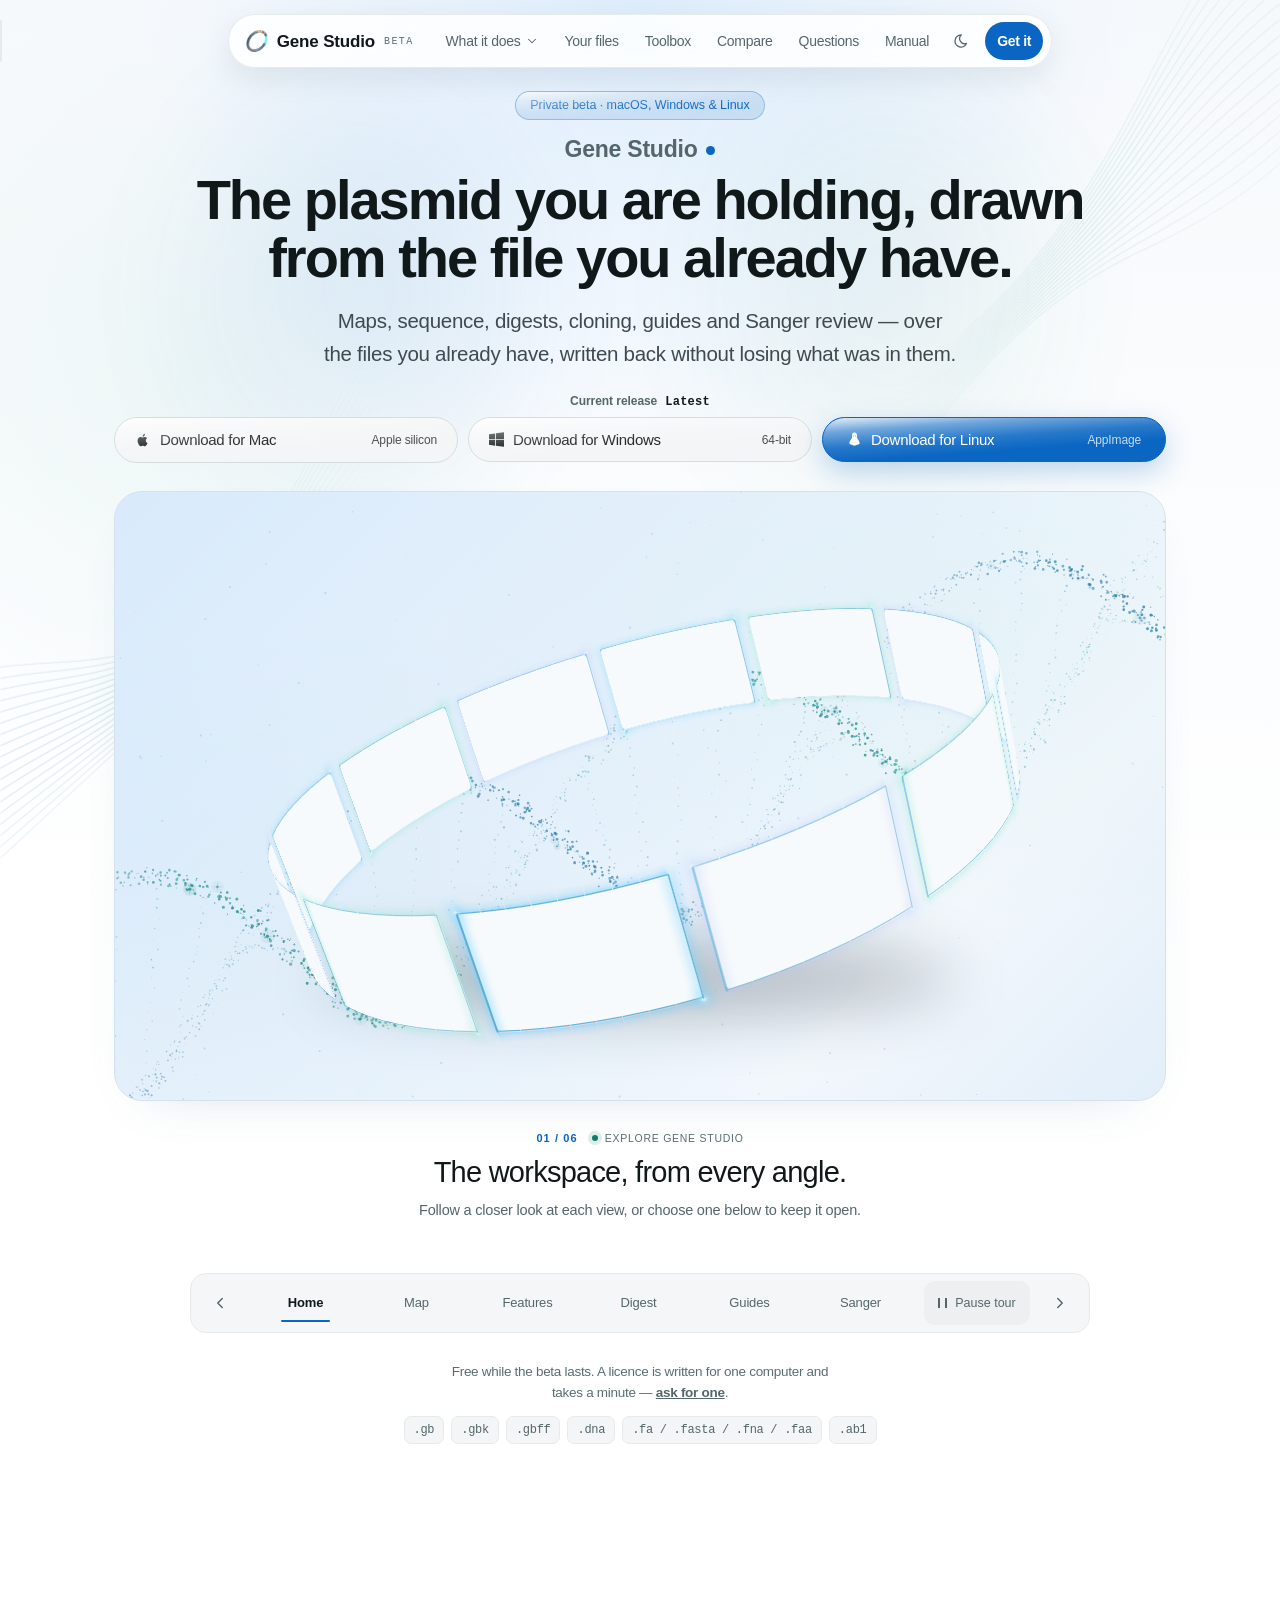
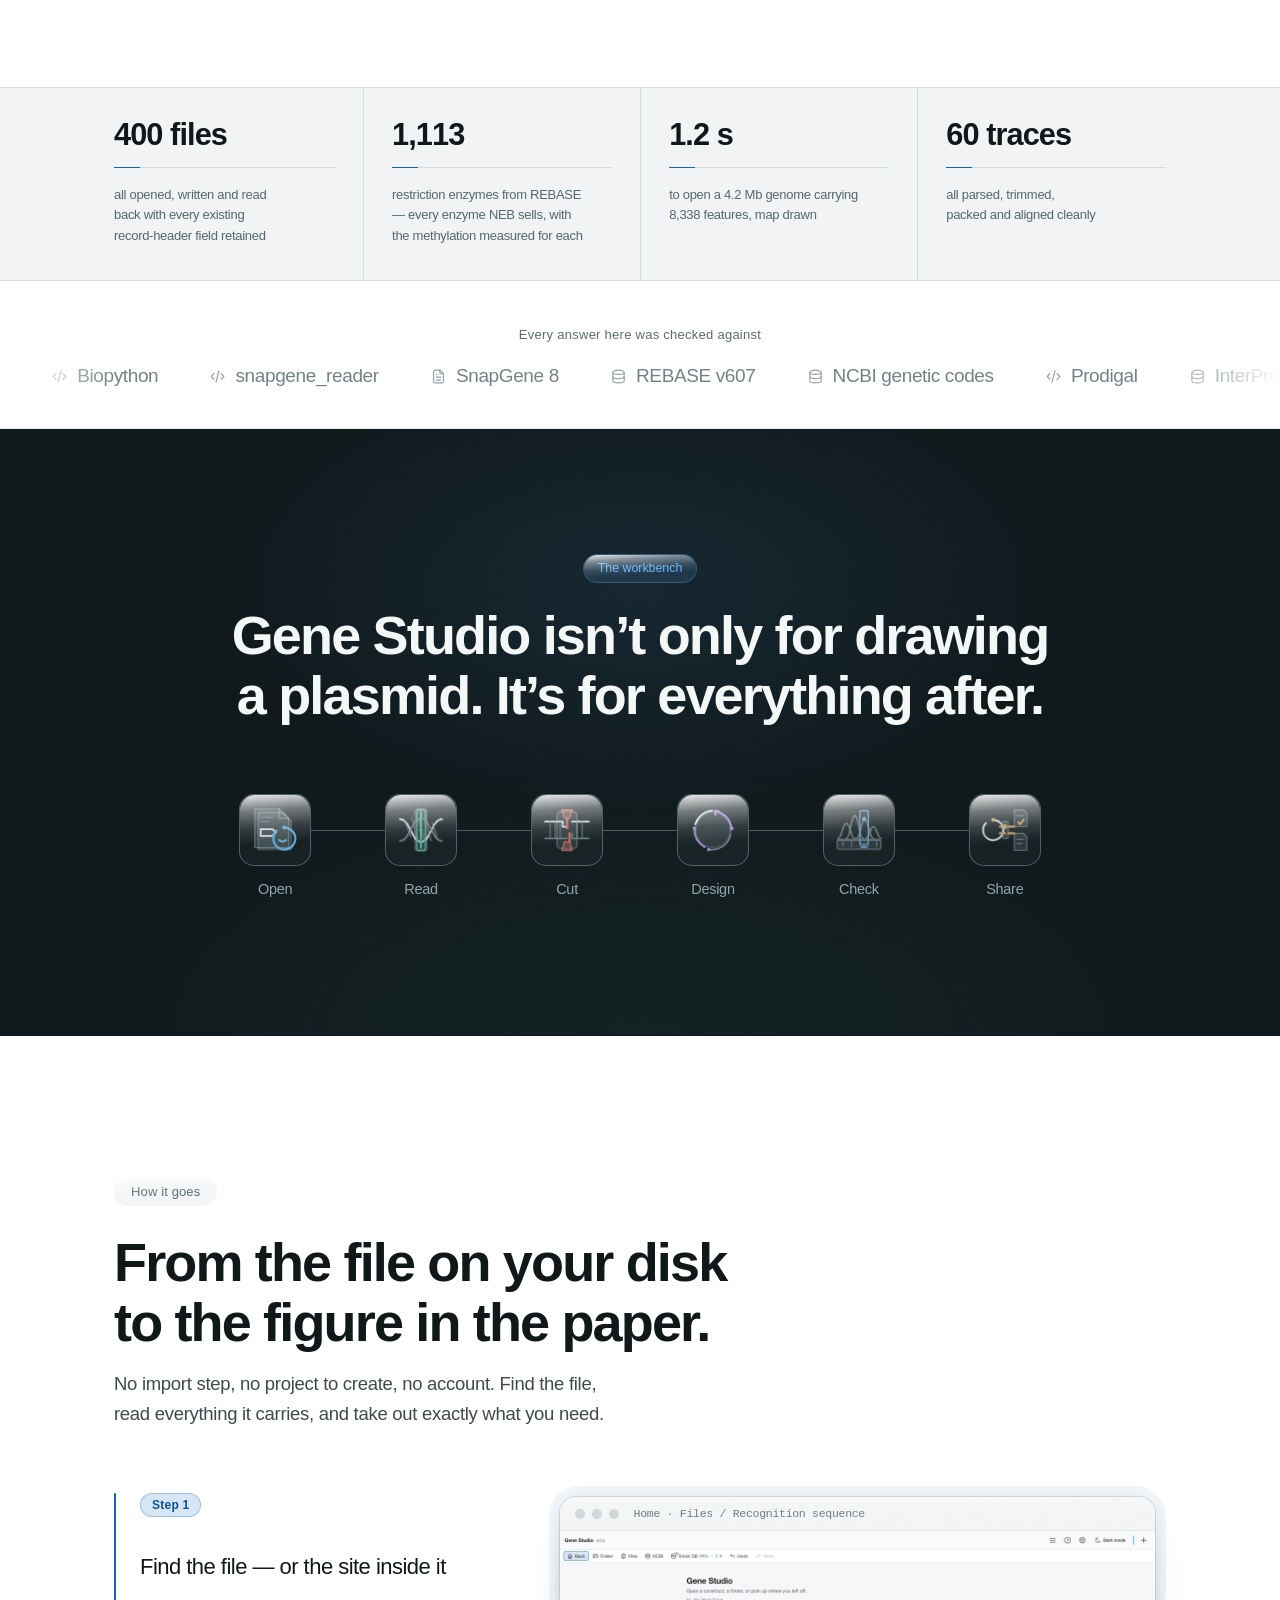
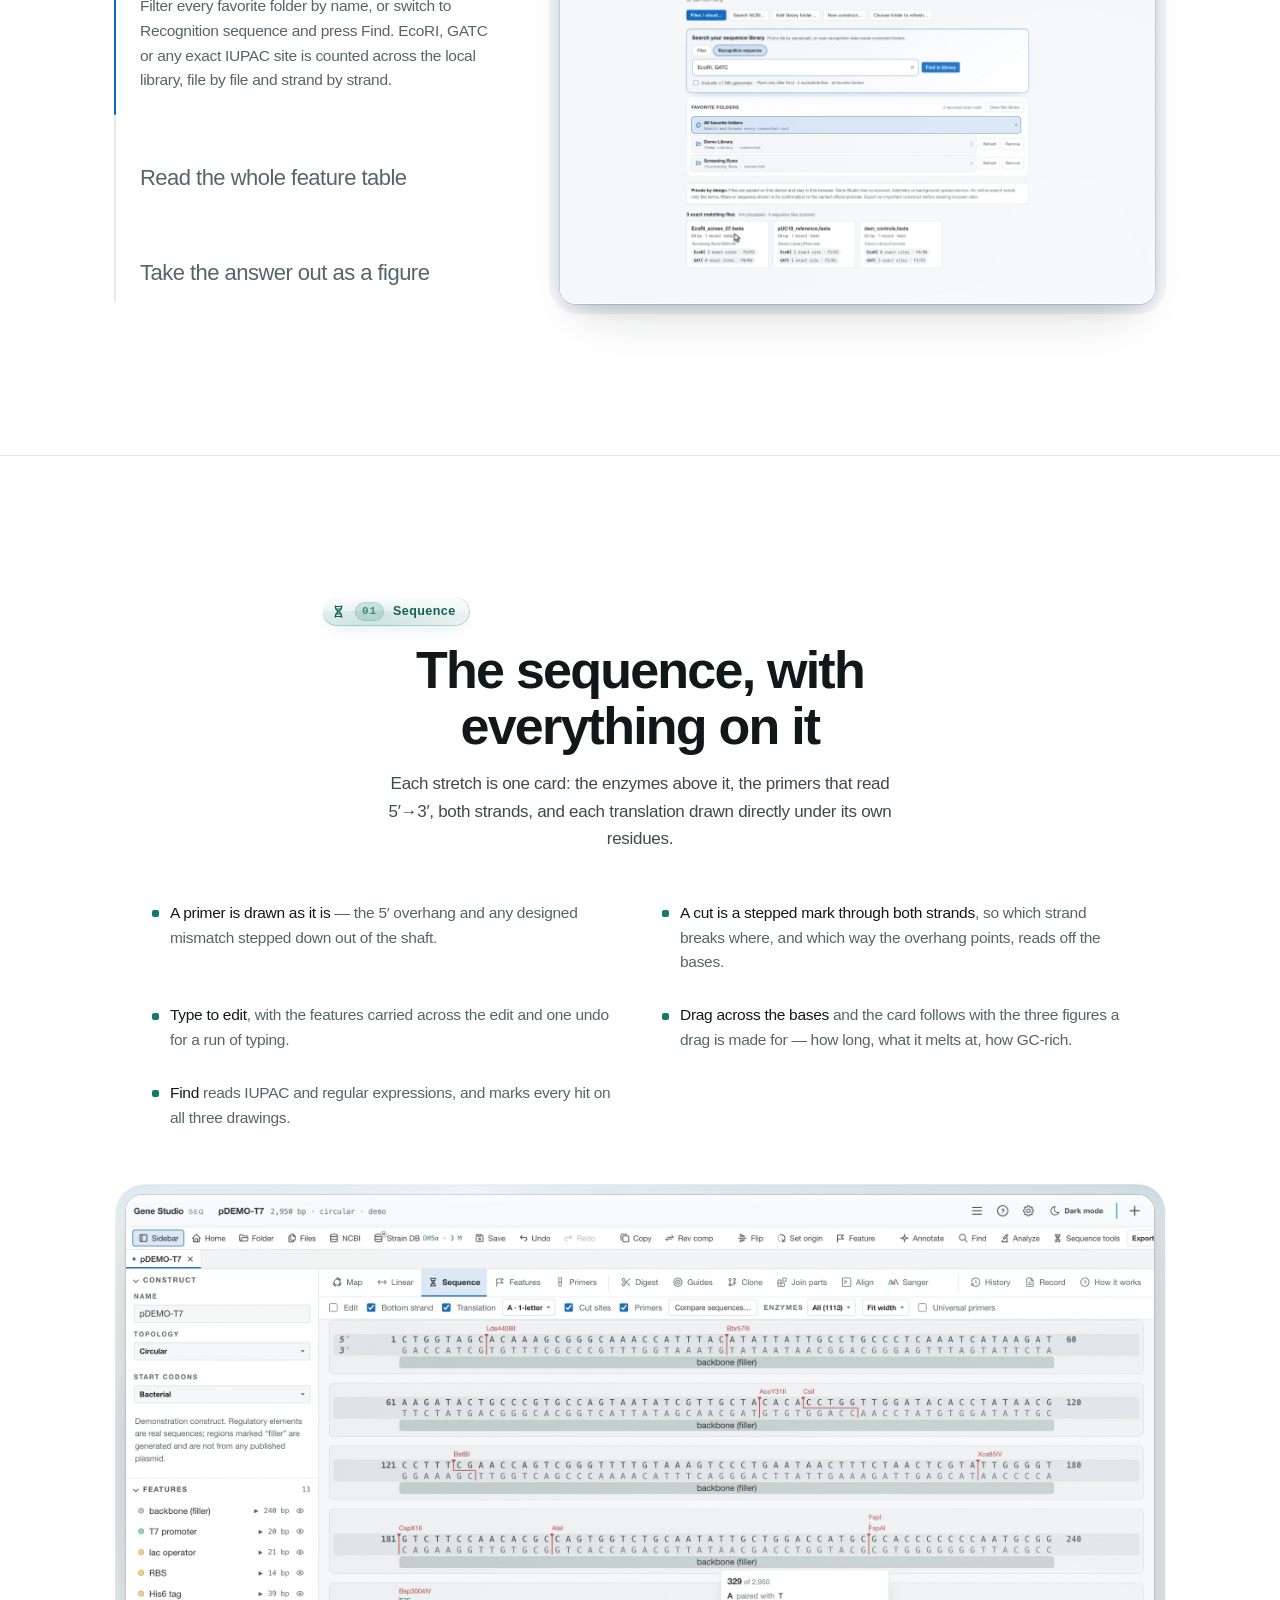
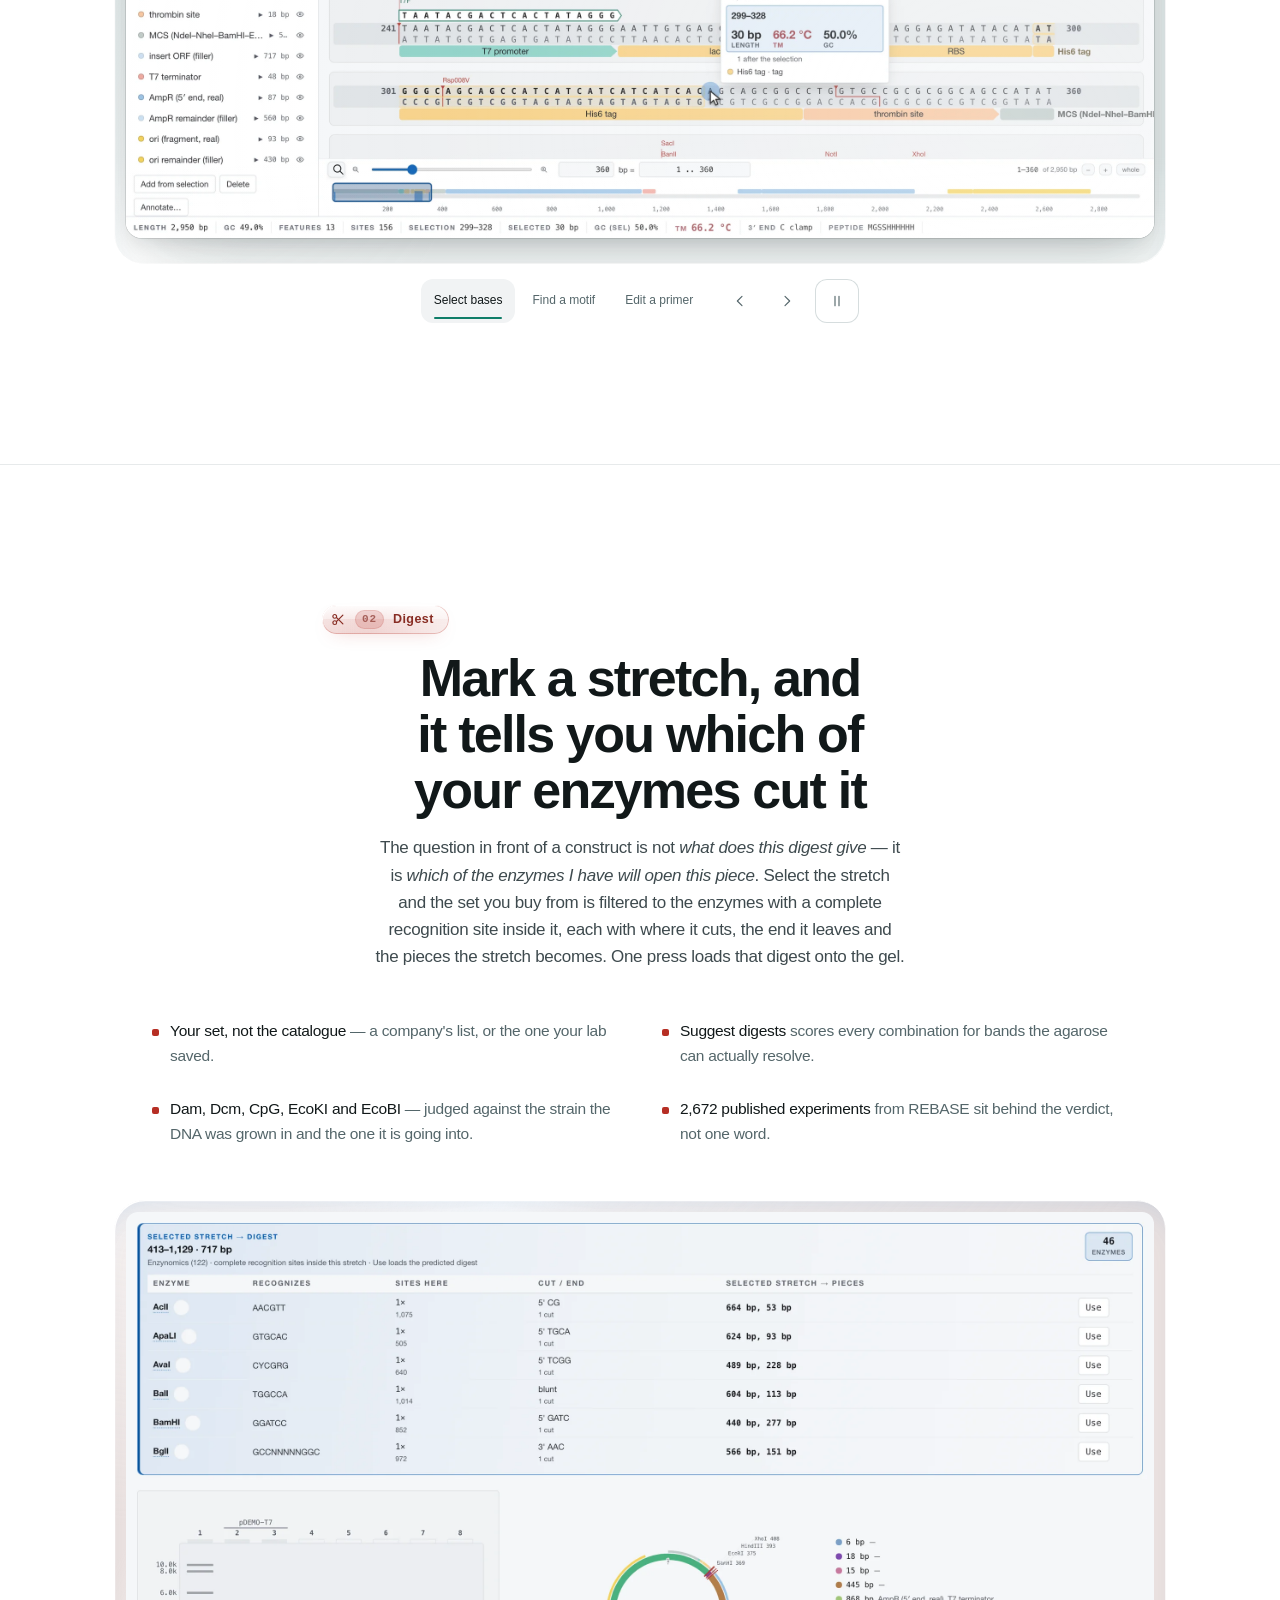
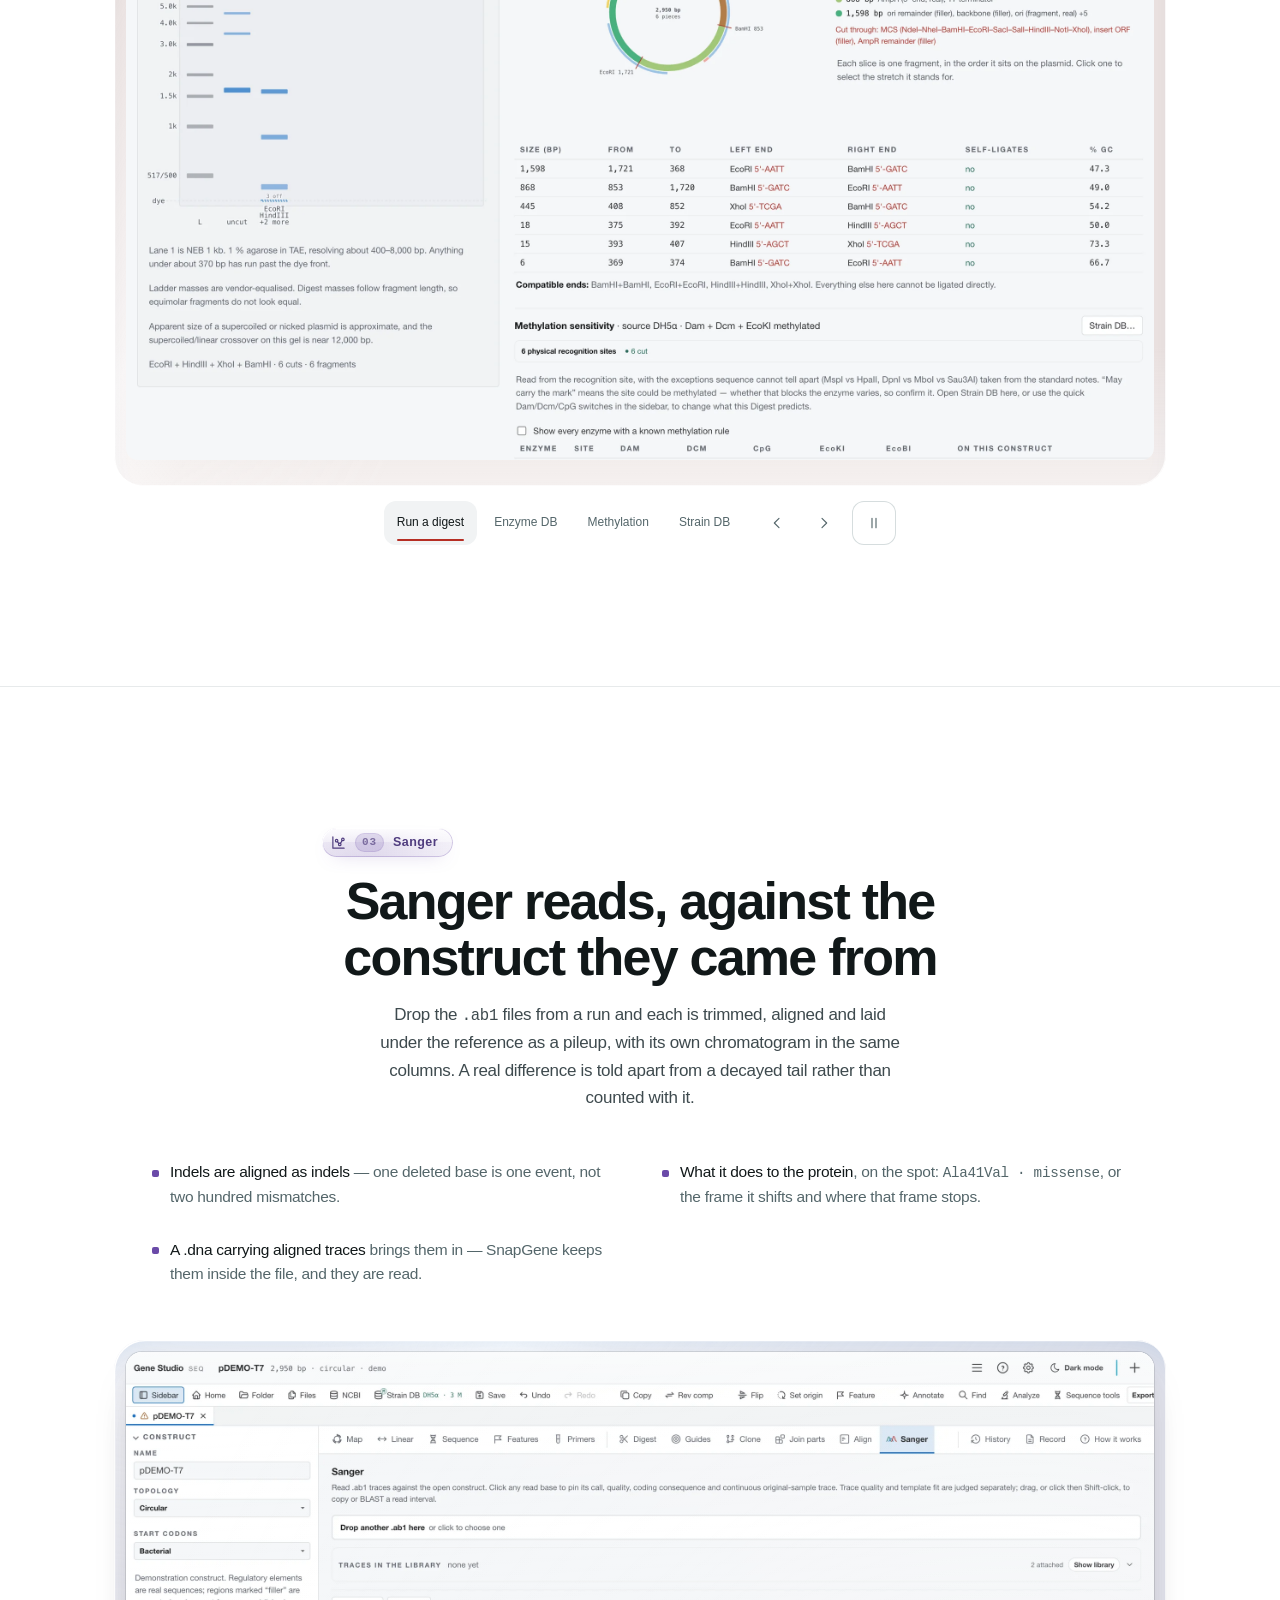
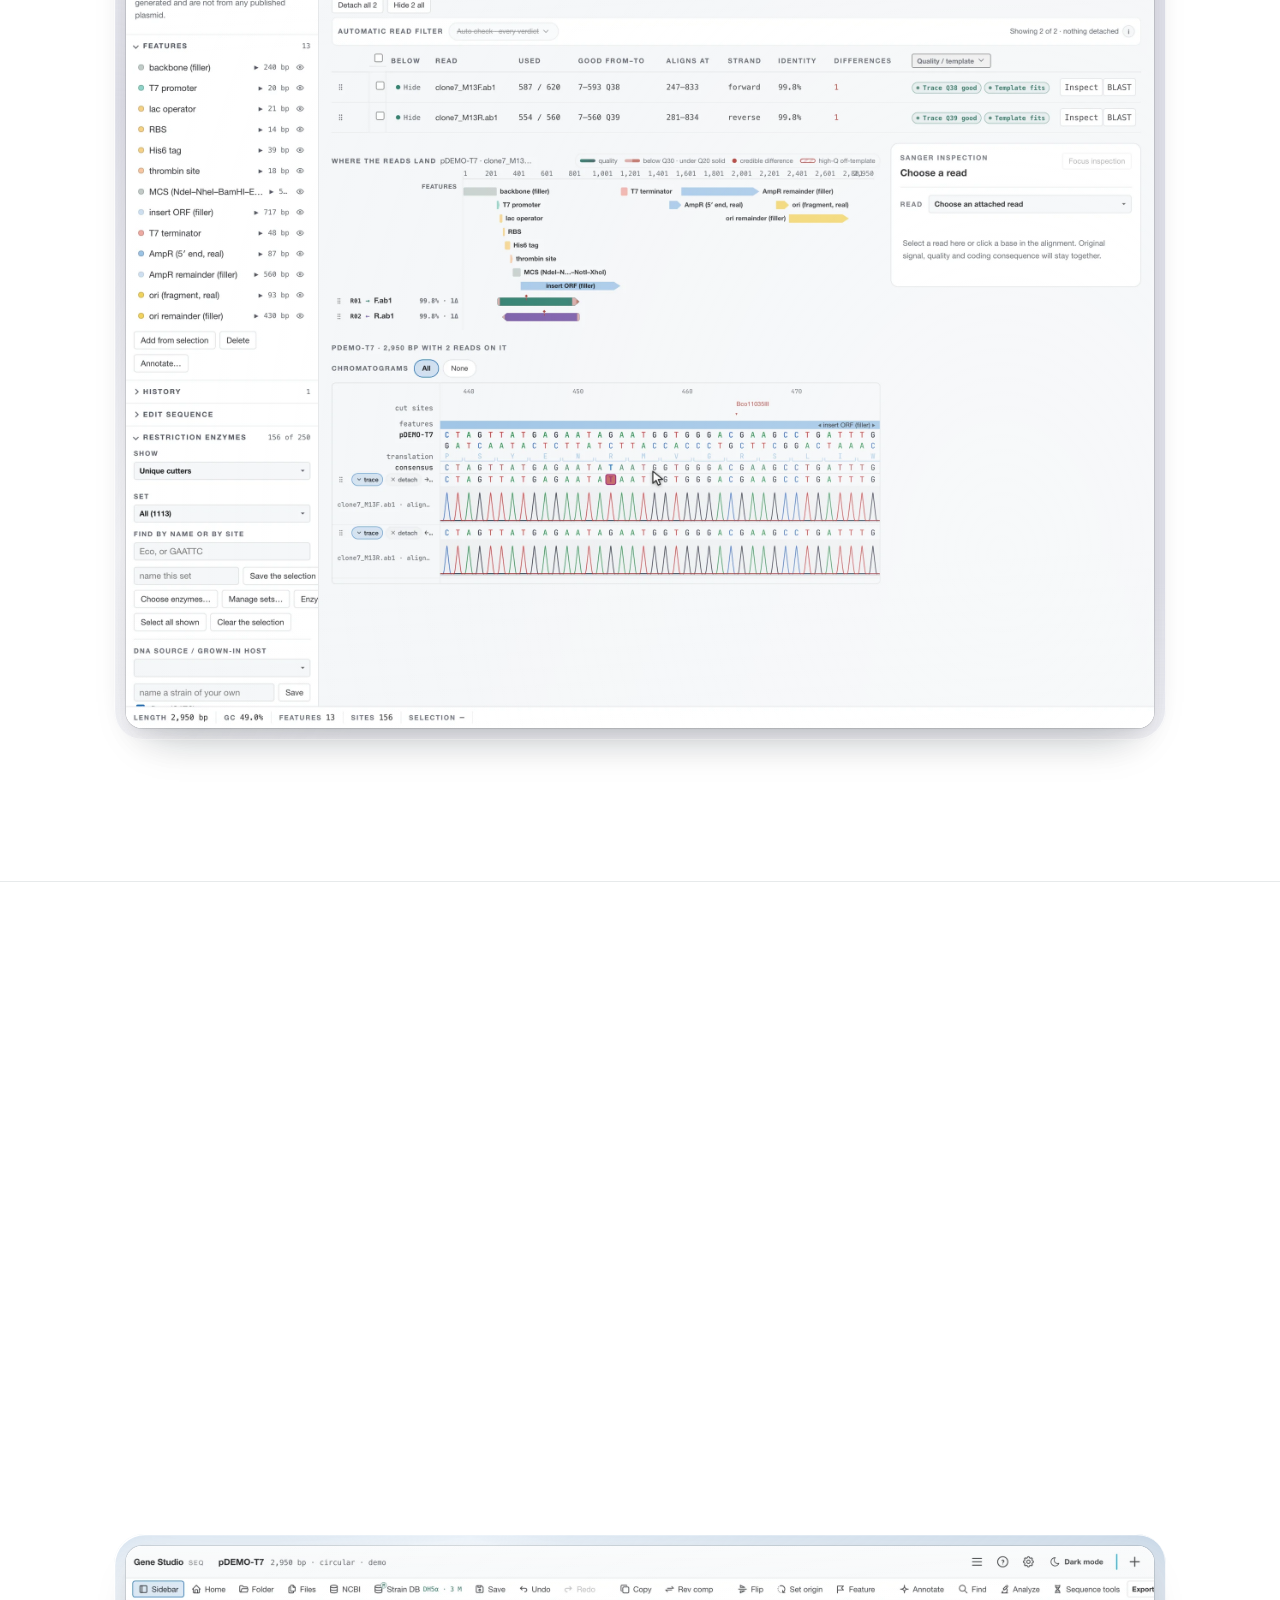
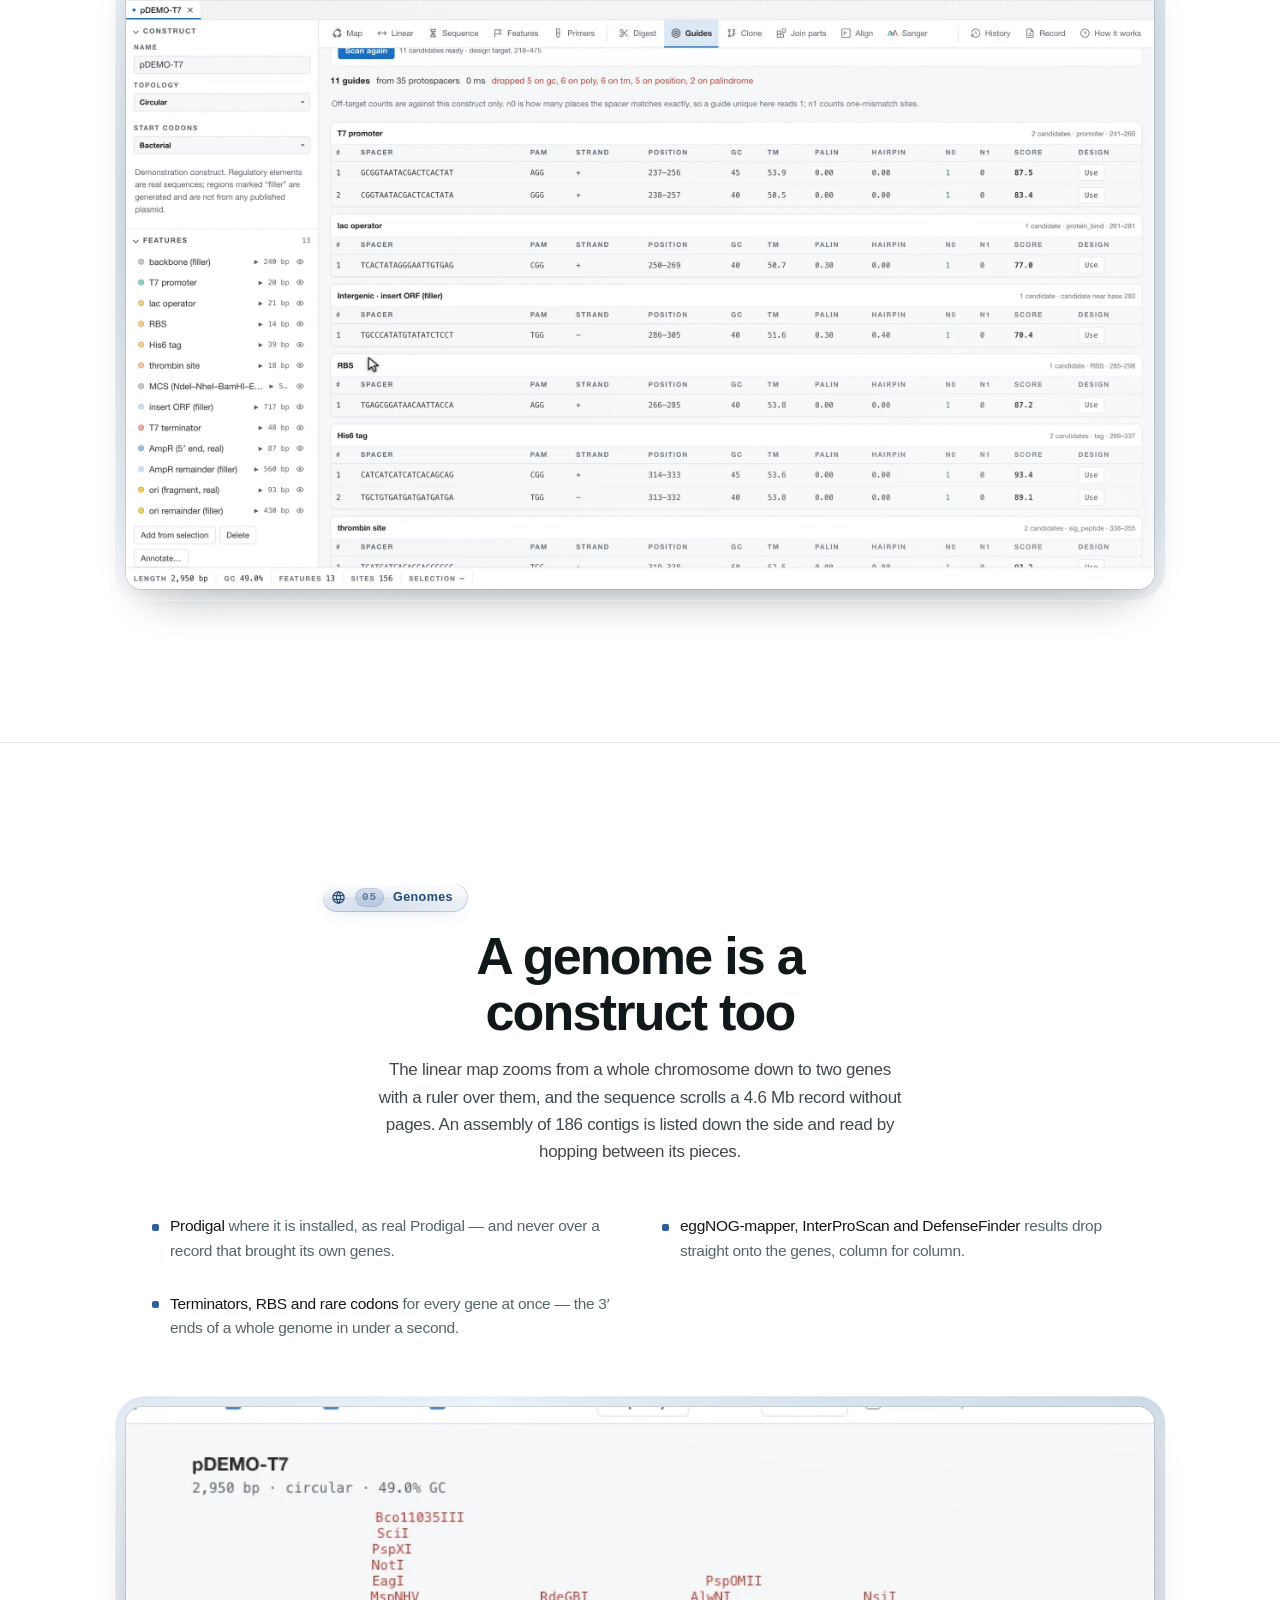
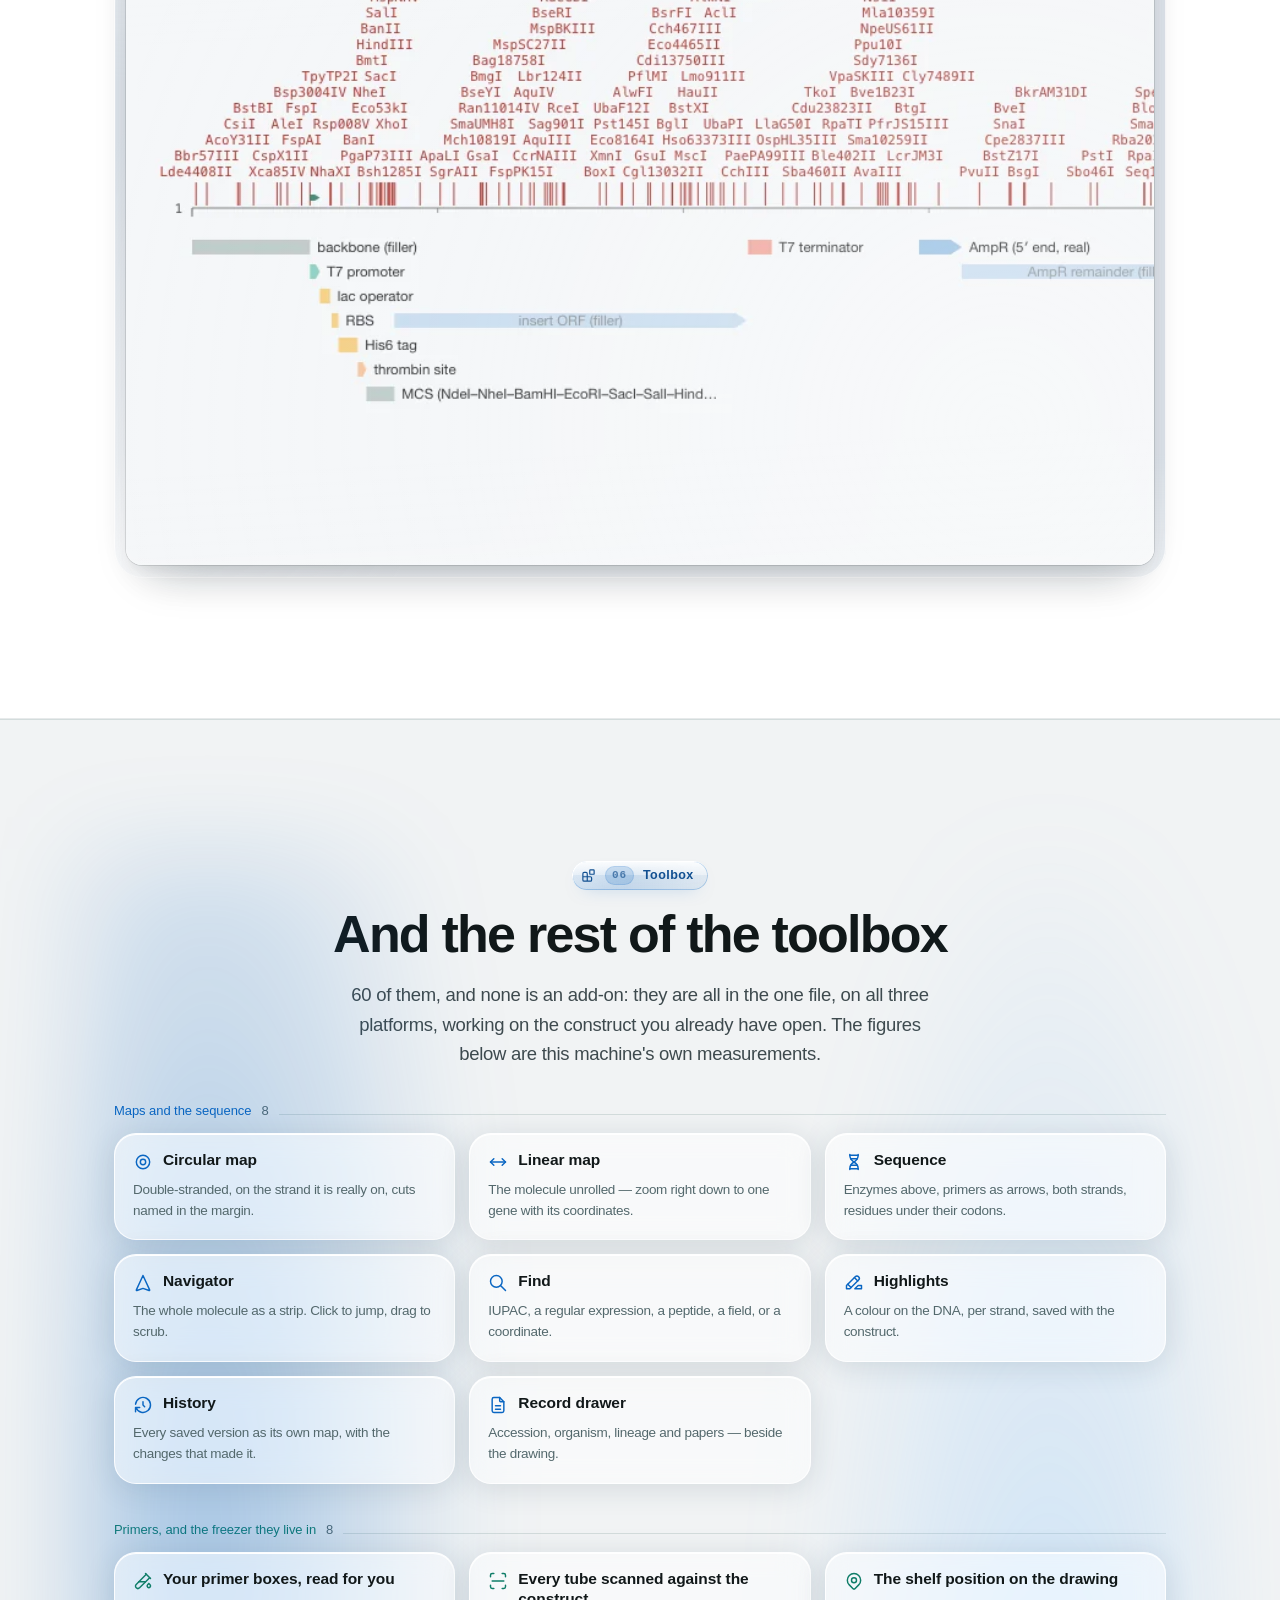
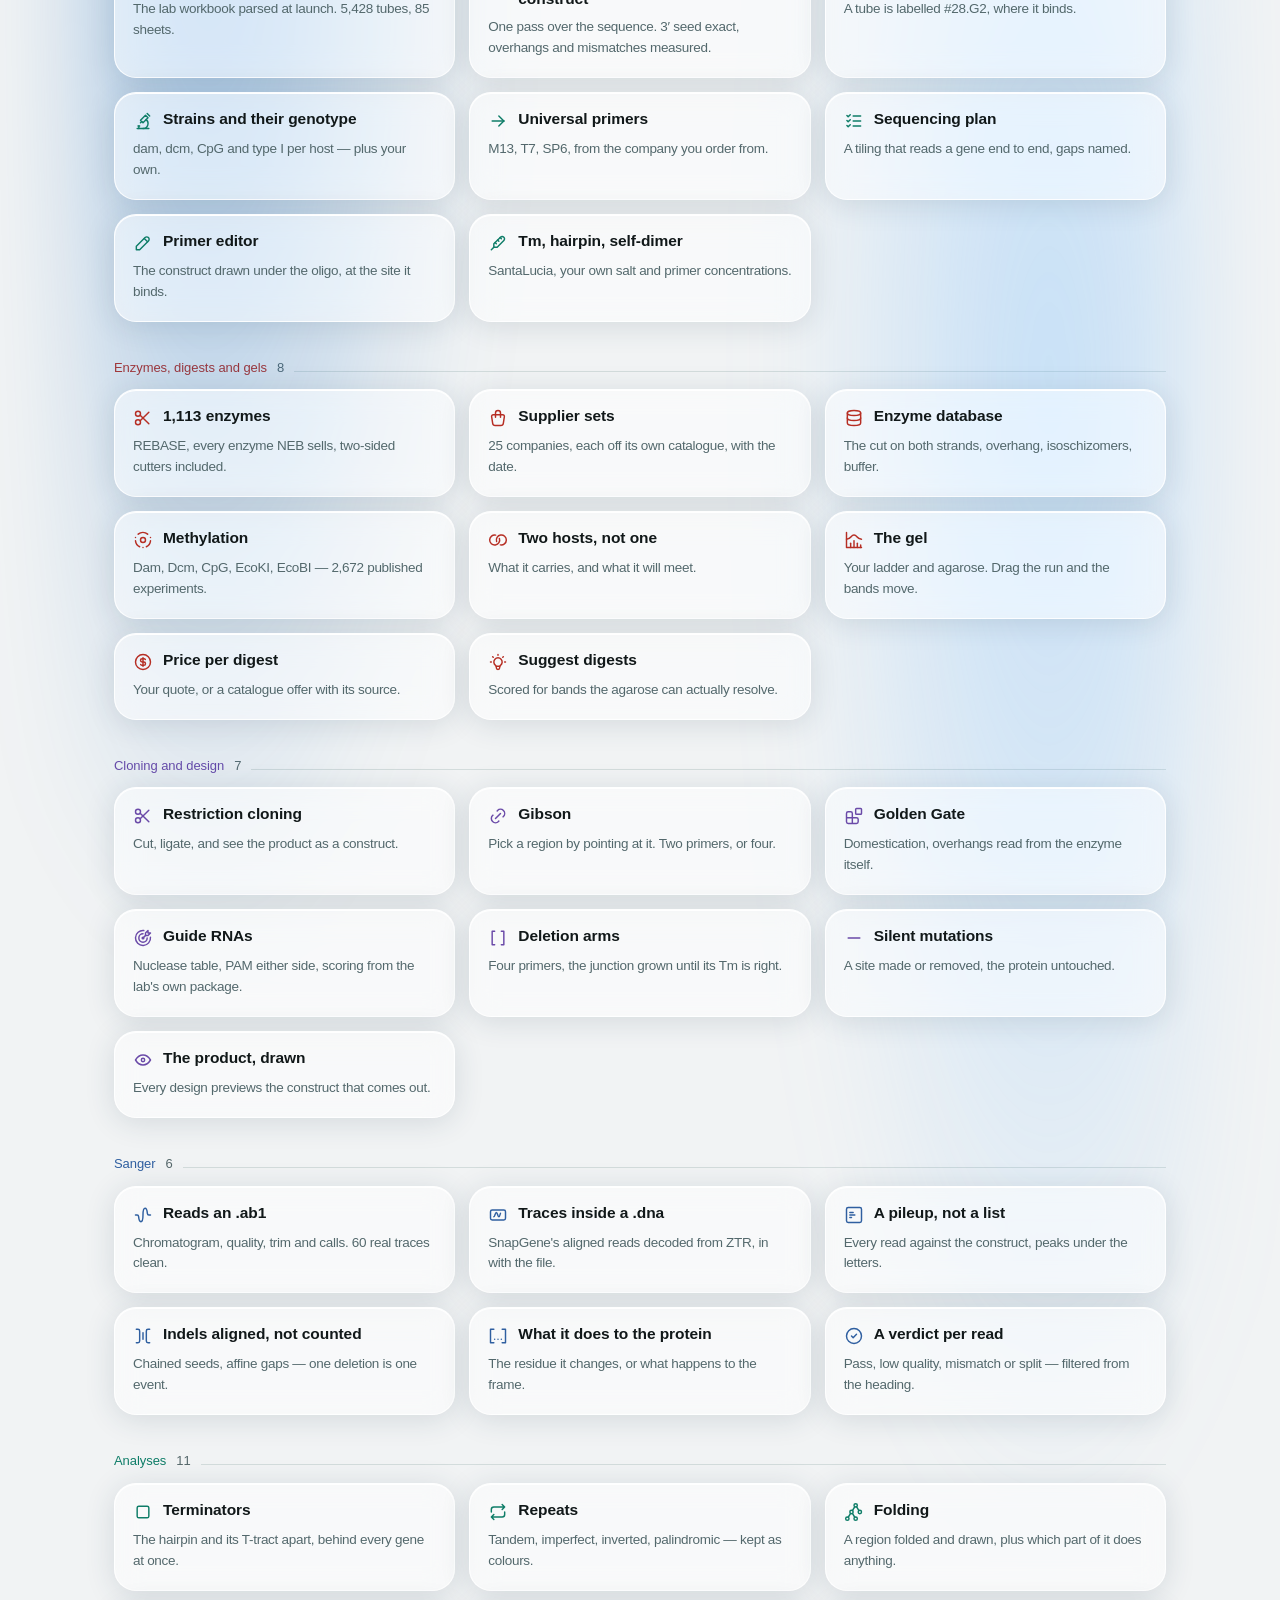
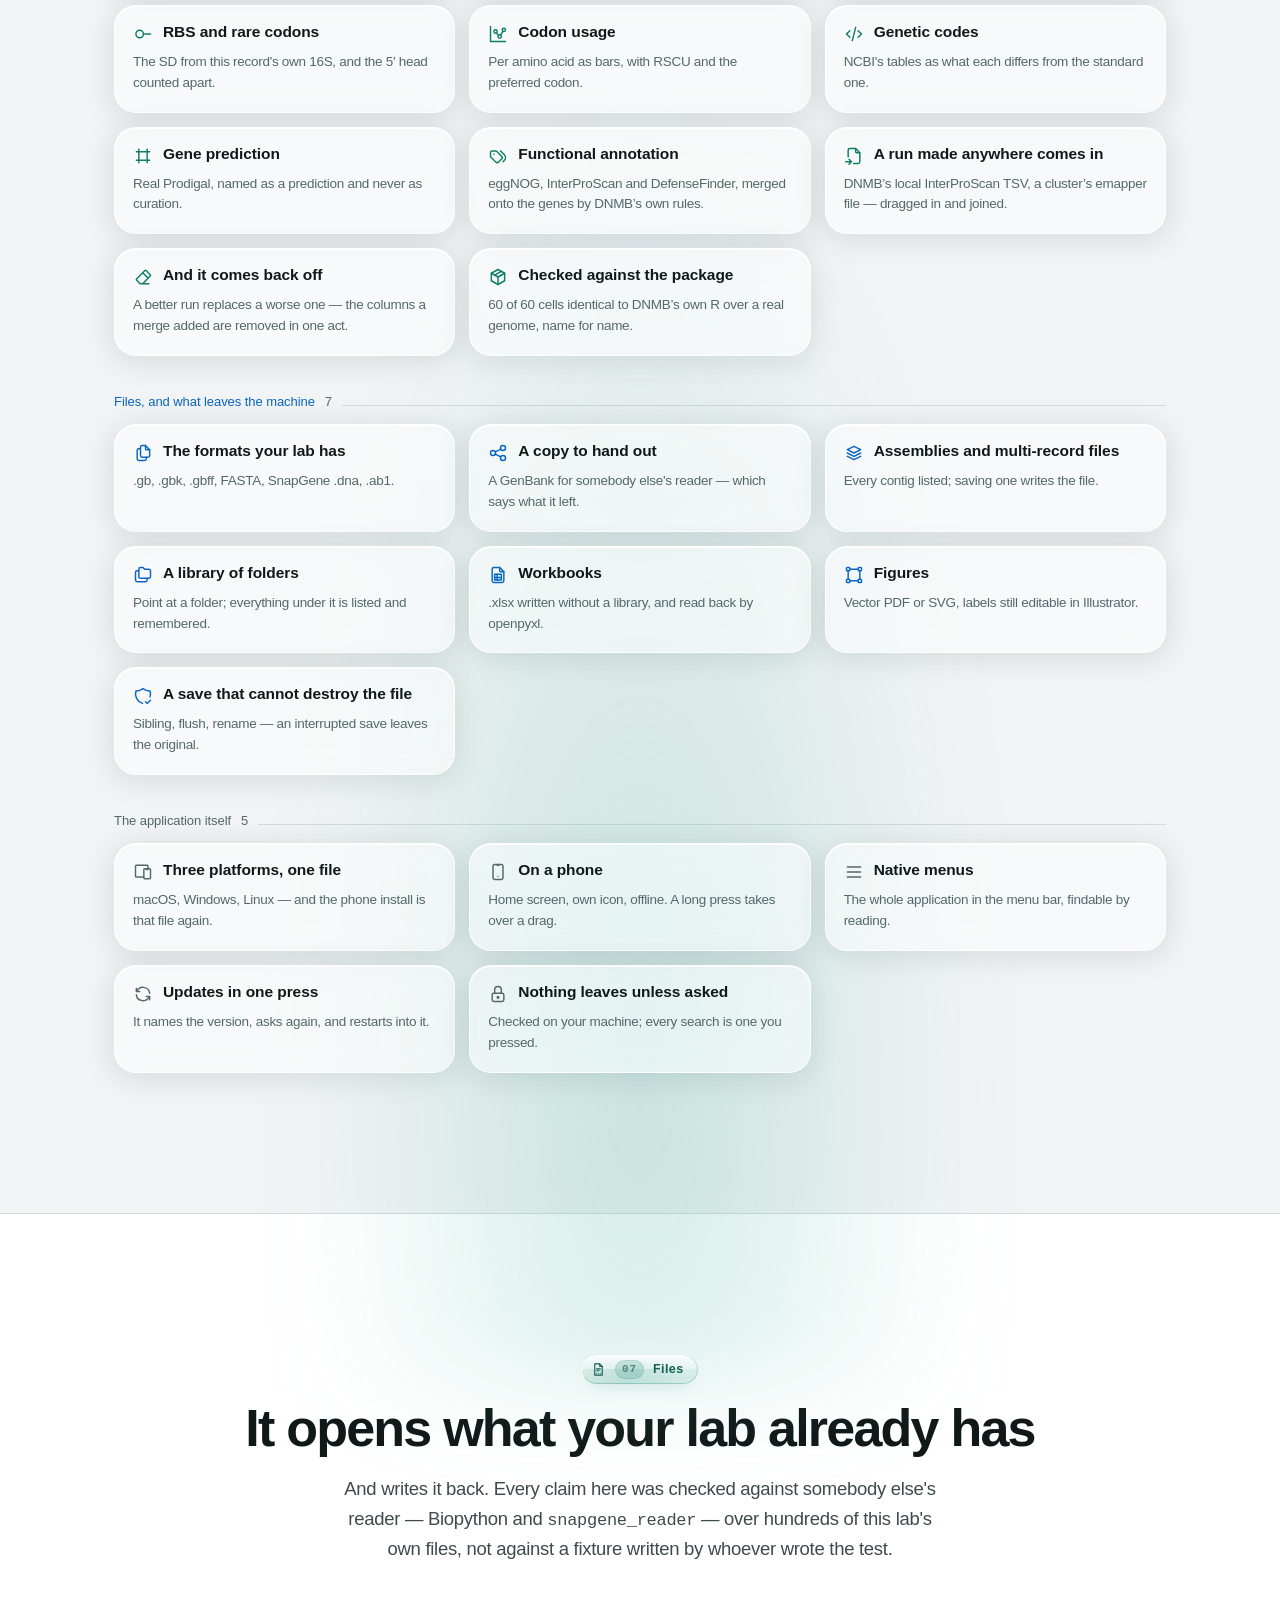
==== docs/index.html @ e7cff08b "The landing page" ====
<!doctype html>
<html lang="en">
<head>
<meta charset="utf-8">
<meta name="viewport" content="width=device-width, initial-scale=1, viewport-fit=cover">
<title>Gene Studio — a plasmid workbench that opens what your lab already has</title>
<meta name="description" content="Circular and linear maps, an annotated sequence, restriction digests with a simulated gel, PCR and cloning, CRISPR guides and Sanger .ab1 review. Reads GenBank, SnapGene .dna, FASTA and .ab1, and writes them back without losing what was in them. macOS, Windows and Linux.">
<meta name="theme-color" media="(prefers-color-scheme: dark)" content="#0D1315">
<meta name="theme-color" media="(prefers-color-scheme: light)" content="#F7F9F9">
<!-- **This one is load-bearing.** Left at `dark` the browser paints its own
     scrollbars, form chrome and the canvas before any CSS applies dark, under a
     page that is about to be white — a flash of the wrong theme on every load. -->
<meta name="color-scheme" content="light dark">
<!-- **Before the first paint, or it is a flash of the wrong page.** The light
     rules are keyed on this attribute, so it has to be on the root element
     before any of them can match — which is why this is inline, in the head,
     and four lines rather than a module. `localStorage` throws in a browser set
     to block site data, so the read is guarded and the system's own preference
     is what answers when there is no stored choice. -->
<script>(function(){var t;try{t=localStorage.getItem('gs-theme')}catch(e){}
if(t!=='light'&&t!=='dark')t='light';
document.documentElement.dataset.theme=t;
try{if(localStorage.getItem('gs-site-motion')==='on')document.documentElement.classList.add('motion-on')}catch(e){}
var preference=matchMedia('(prefers-reduced-motion: reduce)');
window.gsMotion={
  get matches(){return preference.matches && !document.documentElement.classList.contains('motion-on')},
  addEventListener:function(type,fn){if(type==='change')window.addEventListener('gs-motion',fn)}
};
preference.addEventListener('change',function(){window.dispatchEvent(new Event('gs-motion'))});
document.addEventListener('visibilitychange',function(){document.documentElement.dataset.pageHidden=String(document.hidden)});
})()</script>
<meta property="og:title" content="Gene Studio">
<meta property="og:description" content="A plasmid workbench that opens what your lab already has — GenBank, SnapGene .dna, FASTA and Sanger traces — and writes them back without losing what was in them.">
<meta property="og:type" content="website">
<meta property="og:image" content="shot/map.png">
<meta name="twitter:card" content="summary_large_image">
<!-- **The favicon is the application's own icon, not a second drawing of it.**
     The macOS and Windows icon is this render (`build/ring.png` -> `build/icon.png`),
     so a page whose tab carries a different mark looks like a different product.
     32 is the floor: a 3-D render at 16 px is mush. -->
<link rel="icon" type="image/png" sizes="32x32" href="asset/ring-32.png">
<link rel="icon" type="image/png" sizes="180x180" href="asset/ring-180.png">
<link rel="apple-touch-icon" href="asset/ring-180.png">
<!-- **One stylesheet, two pages.** The guide is the same application
     described at length, so it has to be the same page: the tokens, the type
     scale, the capsule, the buttons, the frames, the pills and the whole light
     theme are here rather than in either page, because two copies of a design
     is how two pages come to disagree about what the product looks like. Each
     page then adds only what is its own. -->
<!-- **The face is part of the design, and the system stack is not one face.**
     `ui-sans-serif` is SF on a Mac, Segoe on Windows and whatever Fontconfig
     answers on Linux — three different pages, and none of them the tight
     grotesk this layout's tracking was measured against. Inter Tight at 500
     with −0.03em is what carries a 56 px headline at a light weight; Inter
     carries the prose.

     **Served from here, not from a font CDN.** `tools/site.mjs` refuses to
     publish a page that loads from any host but GitHub's, and a link to
     fonts.googleapis.com is exactly that — so the two woff2 files sit beside
     this page. They are `font-display:swap` behind the system stack, so a
     reader on a slow line gets the page immediately in the old face and it
     settles rather than blocking. -->
<link rel="preload" href="font/inter-latin.woff2" as="font" type="font/woff2" crossorigin>
<link rel="preload" href="font/inter-tight-latin.woff2" as="font" type="font/woff2" crossorigin>
<link rel="stylesheet" href="font/fonts.css?v=20260828">
<link rel="stylesheet" href="base.css?v=20260918-mobile1">
<link rel="stylesheet" href="ambient-ribbons.css?v=20260918-mobile1">
<link rel="stylesheet" href="section-motion.css?v=20260918-mobile1">
<script src="hero-reel.js?v=20260918-mobile1" defer></script>
<script src="section-motion.js?v=20260918-mobile1" defer></script>
<script src="ambient-ribbons.js?v=20260918-mobile1" defer></script>
</head>
<body>
<!-- **A phone reports its own state, so nobody has to guess at it.** Open the
     page with ?diag and a box at the foot of the screen says what the device
     is and does: the OS switch for motion, whether the hero got its loop,
     whether the first figure on screen got its loop, and any script error.
     The one thing no script can measure is whether the device *animates an
     image at all* — drawing an animated image to a canvas gives the first
     frame by specification, so a probe built that way says "no" on every
     device, including ones that move — so that question is put to the eye:
     a two-colour loop sits in the box, and it blinks or it does not.
     It is a script block of its own, in old syntax, placed first: a syntax
     error in the page's main script must not take the diagnosis down with
     it, and this block's onerror is what would report that error. -->
<script>
(function(){
  if(!/[?&]diag\b/.test(location.search)) return;
  var errors = [];
  window.addEventListener('error', function(e){ errors.push((e.message || 'error') + (e.filename ? ' @' + (e.lineno || '') : '')); });
  var TINY = '[data-uri]';
  function q(sel){ return document.querySelector(sel); }
  function show(){
    var reel = q('.hero-reel'), face = q('.reel-face.is-active'), lp = q('[data-reel-loop]'), imgs = document.querySelectorAll('img.narrow'), first = null, i;
    for(i = 0; i < imgs.length; i++){ var r = imgs[i].getBoundingClientRect(); if(r.height > 0 && r.bottom > 0 && r.top < innerHeight){ first = imgs[i]; break; } }
    var m = navigator.userAgent.match(/OS (\d+)_(\d+)/);
    var lines = [
      'Gene Studio · phone diagnosis',
      'iOS ' + (m ? m[1] + '.' + m[2] : '?') + ' · ' + innerWidth + '×' + innerHeight + ' @' + (devicePixelRatio || 1) + 'x',
      'reduce motion: ' + matchMedia('(prefers-reduced-motion:reduce)').matches + ' · play pressed: ' + document.documentElement.classList.contains('motion-on'),
      'phone layout: ' + matchMedia('(max-width:760px)').matches,
      'hero: ' + (reel ? (reel.dataset.state || '-') + ' / ' + (face ? face.dataset.scene : '-') + ' / ' + ((q('.reel-live-state') || {}).textContent || '').replace(/\s+/g, ' ').trim().slice(0, 30) : 'no hero'),
      'hero loop: ' + (lp ? ((lp.getAttribute('src') || 'no src').split('/').pop() + ' ready=' + (lp.dataset.ready || '-') + ' ' + lp.naturalWidth + 'px') : 'no node'),
      'figure on screen: ' + (first ? (first.getAttribute('src') || '').split('/').pop() + ' ' + first.naturalWidth + 'px' : 'none'),
      'errors: ' + (errors.length ? errors.join(' | ').slice(0, 160) : 'none'),
      '',
      '이 네모가 빨강↔파랑으로 깜빡이면 이 기기는 움짤을 재생합니다.',
      '깜빡이지 않으면 iOS 설정이 움직이는 이미지를 막고 있는 것입니다:',
      '설정 › 손쉬운 사용 › 동작 › 움직이는 이미지 자동 재생 (켜기), 저전력 모드 (끄기)'
    ];
    var box = document.getElementById('gsdiag');
    if(!box){ box = document.createElement('pre'); box.id = 'gsdiag';
      box.style.cssText = 'position:fixed;left:8px;right:8px;bottom:8px;z-index:2147483647;margin:0;padding:10px 44px 10px 12px;background:#111;color:#9f9;font:11px/1.45 Menlo,monospace;white-space:pre-wrap;border-radius:8px;box-shadow:0 4px 20px rgba(0,0,0,.5)';
      var sw = document.createElement('img'); sw.id = 'gsdiagswatch'; sw.src = TINY; sw.alt = '';
      sw.style.cssText = 'position:absolute;right:12px;bottom:12px;width:24px;height:24px;border-radius:4px;image-rendering:pixelated';
      box.appendChild(sw); document.body.appendChild(box); }
    var text = box.firstChild && box.firstChild.nodeType === 3 ? box.firstChild : box.insertBefore(document.createTextNode(''), box.firstChild);
    text.nodeValue = lines.join('\n');
  }
  function start(){ show(); setInterval(show, 1500); }
  if(document.readyState === 'loading') document.addEventListener('DOMContentLoaded', start); else start();
})();
</script>


<header class="rail">
  <div class="wrap">
    <a class="brand" href="#top">
      <img class="mark" src="asset/ring-128.png" width="128" height="128"
           alt="" decoding="async">
      Gene Studio <span class="tag">BETA</span>
    </a>
    <nav>
      <!-- **It stayed behind `hide-s`, and the bar drops its links at 900 px** —
           so on a phone the only way to a section was to scroll the page (31,043
           px of it) or to reach the footer at the end. The trigger is now at every
           width: the six workspaces on a wide screen, and below 900 px the page's
           menu, carrying the links the bar had to drop. -->
      <div class="feature-menu">
        <button class="feature-trigger" type="button" aria-expanded="false"
                aria-controls="featurePopover">
          <svg class="ft-burger" viewBox="0 0 24 24" aria-hidden="true"><use href="#ti-menu-2"/></svg>
          <span class="ft-wide">What it does</span>
          <span class="ft-narrow">Menu</span>
          <svg class="ft-chev" viewBox="0 0 24 24" aria-hidden="true"><use href="#ti-chevron-down"/></svg>
        </button>
        <div class="feature-popover" id="featurePopover" aria-label="Gene Studio workspaces" hidden>
          <a class="feature-card sequence" href="#sequence">
            <span class="feature-icon"><svg viewBox="0 0 24 24" aria-hidden="true"><use href="#ti-dna-2"/></svg></span>
            <b>Sequence</b><span>Bases, primers, translations and every hit.</span>
          </a>
          <a class="feature-card digest" href="#digest">
            <span class="feature-icon"><svg viewBox="0 0 24 24" aria-hidden="true"><use href="#ti-scissors"/></svg></span>
            <b>Digest</b><span>Cut sites, methylation and a gel you can tune.</span>
          </a>
          <a class="feature-card sanger" href="#sanger">
            <span class="feature-icon"><svg viewBox="0 0 24 24" aria-hidden="true"><use href="#ti-chart-dots"/></svg></span>
            <b>Sanger</b><span>Traces aligned against the construct they came from.</span>
          </a>
          <a class="feature-card design" href="#design">
            <span class="feature-icon"><svg viewBox="0 0 24 24" aria-hidden="true"><use href="#ti-git-merge"/></svg></span>
            <b>Design</b><span>Guides, cloning and the oligos to order.</span>
          </a>
          <a class="feature-card genomes" href="#genomes">
            <span class="feature-icon"><svg viewBox="0 0 24 24" aria-hidden="true"><use href="#ti-microscope"/></svg></span>
            <b>Genomes</b><span>Large records without turning the page into a wall.</span>
          </a>
          <a class="feature-card files" href="#formats">
            <span class="feature-icon"><svg viewBox="0 0 24 24" aria-hidden="true"><use href="#ti-files"/></svg></span>
            <b>Your files</b><span>GenBank, SnapGene, FASTA and Sanger AB1.</span>
          </a>
        </div>
      </div>
      <a class="hide-s" href="#formats">Your files</a>
      <a class="hide-s" href="#toolbox">Toolbox</a>
      <a class="hide-s" href="#compare">Compare</a>
      <a class="hide-s" href="#questions">Questions</a>
      <a class="hide-s" href="guide.html">Manual</a>
      <!-- One control with two states rather than a three-way picker: the
           script has already resolved "system" into one of the two before this
           is drawn, so a third option would name a state the page is never in.
           The label says what pressing it *does*, which is the other theme. -->
      <button class="themebtn" type="button" aria-pressed="false" title="Switch theme">
        <svg width="16" height="16" viewBox="0 0 24 24" fill="none" stroke="currentColor"
             stroke-width="1.9" stroke-linecap="round" stroke-linejoin="round" aria-hidden="true">
          <use class="t-sun" href="#ti-sun"/>
          <use class="t-moon" href="#ti-moon"/>
        </svg>
        <span class="sr">Switch theme</span>
      </button>
      <a class="get" href="#get">Get it</a>
    </nav>
  </div>
</header>

<main id="top">

<section class="hero">
  <div data-ambient-ribbons="hero" aria-hidden="true"></div>
  <!-- two slow lights behind the headline, on different periods and in opposite
       directions, so the first screen breathes rather than being the one screen
       on this page that is painted once. They are `aria-hidden` by having no
       content at all, and the vignette that settles the type sits above them. -->
  <div class="aura a" aria-hidden="true"></div>
  <div class="aura b" aria-hidden="true"></div>
  <div class="wrap hero-intro">
    <p class="eyebrow">Private beta · macOS, Windows &amp; Linux</p>
    <!-- **The product had no name above the fold.** The headline is what the
         thing does and the rail's brand is 15 px of chrome, so a reader who
         landed here and left could not have said what it was called. The name
         leads and the sentence follows it. -->
    <p class="wordmark">Gene Studio</p>
    <h1>The plasmid you are holding, drawn<br>from the file you already have.</h1>
    <p class="sub">Maps, sequence, digests, cloning, guides and Sanger review — over the files you already have, written back without losing what was in them.</p>
  </div>
  <div class="wrap hero-download-wrap">
    <div class="download-offer hero-download">
      <p class="release-once"><span>Current release</span><b data-release-version aria-live="polite">Latest</b></p>
      <div class="cta platform-rows">
        <a class="btn primary" data-dl="mac" href="https://github.com/JAEYOONSUNG/GeneStudio-releases/releases/latest">
          <svg width="16" height="16" viewBox="0 0 16 16" fill="currentColor" aria-hidden="true"><path d="M10.8 8.5c0-1.5 1.2-2.2 1.3-2.3-.7-1-1.8-1.2-2.2-1.2-.9-.1-1.8.6-2.3.6-.5 0-1.2-.6-2-.5-1 0-2 .6-2.5 1.5-1.1 1.9-.3 4.7.8 6.2.5.7 1.1 1.6 1.9 1.5.8 0 1.1-.5 2-.5s1.2.5 2 .5c.8 0 1.4-.7 1.9-1.5.6-.8.8-1.7.8-1.8 0 0-1.6-.6-1.7-2.5zM9.4 3.7c.4-.5.7-1.2.6-1.9-.6 0-1.4.4-1.8.9-.4.5-.7 1.2-.6 1.9.7.1 1.4-.3 1.8-.9z"/></svg>
          <span>Download for Mac</span><small data-dlv="mac">Apple silicon</small>
        </a>
        <a class="btn" data-dl="win" href="https://github.com/JAEYOONSUNG/GeneStudio-releases/releases/latest">
          <svg width="15" height="15" viewBox="0 0 16 16" fill="currentColor" aria-hidden="true"><path d="M0 2.4 6.5 1.5v6.1H0zM7.4 1.4 16 .2v7.4H7.4zM0 8.5h6.5v6.1L0 13.7zM7.4 8.5H16v7.3L7.4 14.6z"/></svg>
          <span>Download for Windows</span><small data-dlv="win">64-bit</small>
        </a>
        <!-- All three supported systems occupy their row from first paint. The
             public feed turns this generic release link into the exact AppImage;
             if a future current release omits Linux, the feed handler removes the
             row rather than attaching a different release to this version. -->
        <a class="btn" data-dl="nix" href="https://github.com/JAEYOONSUNG/GeneStudio-releases/releases/latest">
          <svg width="15" height="15" viewBox="0 0 16 16" fill="currentColor" aria-hidden="true"><path d="M8 .6c-1.7 0-2.6 1.3-2.6 3 0 .8.1 1.4.1 2 0 .6-.6 1.2-1.1 2.1-.5.9-1.3 2-1.7 3-.3.8-.2 1.5.1 1.9.3.4.8.6 1.4.6.5 0 1 .2 1.4.5.4.3.8.7 1.6.7h1.6c.8 0 1.2-.4 1.6-.7.4-.3.9-.5 1.4-.5.6 0 1.1-.2 1.4-.6.3-.4.4-1.1.1-1.9-.4-1-1.2-2.1-1.7-3-.5-.9-1.1-1.5-1.1-2.1 0-.6.1-1.2.1-2 0-1.7-.9-3-2.6-3zm-.9 3.1c.3 0 .5.3.5.6s-.2.6-.5.6-.5-.3-.5-.6.2-.6.5-.6zm1.8 0c.3 0 .5.3.5.6s-.2.6-.5.6-.5-.3-.5-.6.2-.6.5-.6z"/></svg>
          <span>Download for Linux</span><small data-dlv="nix">AppImage</small>
        </a>
      </div>
    </div>
  </div>

  <div class="shot hero-reel-shot">
    <!-- Real product screens roll through one stage; one media element owns playback. -->
    <figure class="hero-reel" data-hero-reel data-reel-mode="cylinder" data-mode="cylinder" data-reel-period="900" data-state="idle" data-index="0"
            data-in-view="false" data-user-paused="false" aria-labelledby="hero-reel-title">
      <div class="reel-viewport" data-reel-viewport>
        <div data-ambient-ribbons="reel" aria-hidden="true"></div>
        <div class="reel-ring" data-reel-ring aria-hidden="true">
          <div class="reel-face is-active" data-reel-face data-scene="home"
               data-poster="clip/home-reel.webp" data-video="clip/home.mp4" data-phone-anim="clip/home-phone.anim.webp"
               data-label="Home">
            <div class="reel-screen">
              <picture><source media="(max-width:760px)" srcset="clip/home-phone.webp">
                <img src="clip/home.webp" width="2400" height="1500" alt=""></picture>
              <div class="reel-live-slot reel-fill" data-reel-live-slot></div>
            </div>
          </div>
          <div class="reel-face" data-reel-face data-scene="map"
               data-poster="clip/map-reel.webp" data-video="clip/map.mp4" data-phone-anim="clip/map-phone.anim.webp"
               data-label="Map">
            <div class="reel-screen">
              <picture><source media="(max-width:760px)" srcset="clip/map-phone.webp">
                <img src="clip/map.webp" width="2400" height="1500" alt=""></picture>
              <div class="reel-live-slot reel-fill" data-reel-live-slot></div>
            </div>
          </div>
          <div class="reel-face" data-reel-face data-scene="feature"
               data-poster="clip/feature-reel.webp" data-video="clip/feature.mp4" data-phone-anim="clip/feature-phone.anim.webp"
               data-label="Features">
            <div class="reel-screen">
              <picture><source media="(max-width:760px)" srcset="clip/feature-phone.webp">
                <img src="clip/feature.webp" width="2400" height="1500" alt=""></picture>
              <div class="reel-live-slot reel-fill" data-reel-live-slot></div>
            </div>
          </div>
          <div class="reel-face" data-reel-face data-scene="digest" data-fit="tall"
               data-poster="clip/digest-reel.webp" data-video="clip/digest.mp4" data-phone-anim="clip/digest-phone.anim.webp"
               data-label="Digest">
            <div class="reel-screen">
              <picture><source media="(max-width:760px)" srcset="clip/digest-phone.webp">
                <img src="clip/digest.webp" width="2400" height="1980" alt=""></picture>
              <div class="reel-live-slot reel-fill" data-reel-live-slot></div>
            </div>
          </div>
          <div class="reel-face" data-reel-face data-scene="guides"
               data-poster="clip/guides-reel.webp" data-video="clip/guides.mp4" data-phone-anim="clip/guides-phone.anim.webp"
               data-label="Guides">
            <div class="reel-screen">
              <picture><source media="(max-width:760px)" srcset="clip/guides-phone.webp">
                <img src="clip/guides.webp" width="2400" height="1500" alt=""></picture>
              <div class="reel-live-slot reel-fill" data-reel-live-slot></div>
            </div>
          </div>
          <div class="reel-face" data-reel-face data-scene="sanger" data-fit="tall"
               data-poster="clip/sanger-reel.webp" data-video="clip/sanger.mp4" data-phone-anim="clip/sanger-phone.anim.webp"
               data-label="Sanger">
            <div class="reel-screen">
              <picture><source media="(max-width:760px)" srcset="clip/sanger-phone.webp">
                <img src="clip/sanger.webp" width="2400" height="2280" alt=""></picture>
              <div class="reel-live-slot reel-fill" data-reel-live-slot></div>
            </div>
          </div>
        </div>
        <video data-reel-video muted playsinline preload="none" aria-hidden="true" tabindex="-1"></video>
      </div>

      <figcaption class="reel-caption">
        <div class="reel-factline">
          <span class="reel-count" data-reel-count>01 / 06</span>
          <span class="reel-live-state"><i aria-hidden="true"></i><span data-reel-status>Product overview</span></span>
        </div>
        <strong id="hero-reel-title" data-reel-title>Find the file, or the exact site inside it.</strong>
        <p data-reel-copy>Home searches favorite folders by filename or recognition sequence, locally and without an import step.</p>
      </figcaption>

      <div class="reel-controls" role="group" aria-label="Gene Studio product views">
        <button class="reel-skip" type="button" data-reel-prev aria-label="Show previous product view">
          <svg viewBox="0 0 24 24" aria-hidden="true"><use href="#ti-chevron-left"/></svg>
        </button>
        <div class="reel-scenes">
          <button type="button" data-reel-go="0" aria-current="true">Home</button>
          <button type="button" data-reel-go="1" aria-current="false">Map</button>
          <button type="button" data-reel-go="2" aria-current="false">Features</button>
          <button type="button" data-reel-go="3" aria-current="false">Digest</button>
          <button type="button" data-reel-go="4" aria-current="false">Guides</button>
          <button type="button" data-reel-go="5" aria-current="false">Sanger</button>
        </div>
        <button class="reel-tour-toggle" type="button" data-reel-pause aria-pressed="false">
          <span class="reel-tour-mark" aria-hidden="true"></span><span data-reel-pause-label>Pause tour</span>
        </button>
        <button class="reel-skip" type="button" data-reel-next aria-label="Show next product view">
          <svg viewBox="0 0 24 24" aria-hidden="true"><use href="#ti-chevron-right"/></svg>
        </button>
      </div>
      <p class="sr">The overview moves through Home, Map, Features, Digest, Guides and Sanger in that order.</p>
    </figure>
    <div class="hero-meta">
      <p class="verline">Free while the beta lasts. A licence is written for one computer and takes a minute — <b><a href="#get" style="color:inherit">ask for one</a></b>.</p>
      <ul class="chips" aria-label="File formats">
        <li>.gb</li><li>.gbk</li><li>.gbff</li><li>.dna</li><li>.fa / .fasta / .fna / .faa</li><li>.ab1</li>
      </ul>
    </div>
  </div>
</section>

<div class="band">
  <div class="wrap">
    <div class="stats">
      <div><b>400 files</b><span>all opened, written and read back with every existing record-header field retained</span></div>
      <div><b>1,113</b><span>restriction enzymes from REBASE — every enzyme NEB sells, with the methylation measured for each</span></div>
      <div><b>1.2 s</b><span>to open a 4.2 Mb genome carrying 8,338 features, map drawn</span></div>
      <div><b>60 traces</b><span>all parsed, trimmed, packed and aligned cleanly</span></div>
  </div>
  </div>
</div>

<!-- **A row of names it agrees with, not a row of logos it has customers at.**
     The reference band under its hero is the companies its users work at, which
     is a claim this beta cannot make and must not imitate. What this app *can*
     put there is the thing that took the longest to earn: the readers,
     databases and pipelines its answers were checked against, name for name.
     It scrolls because eleven of them do not fit a line, and it stops the
     moment a reader has asked for less motion. -->
<div class="agree" aria-label="Checked against">
  <p class="agreetitle">Every answer here was checked against</p>
  <div class="marquee" data-marquee>
    <!-- **A name is a claim; a link is a claim somebody can check.** These are
         the readers, databases and pipelines the app's answers were measured
         against, and the strongest thing this row can do for a reader who
         doubts it is take them to the thing itself — the rule the comparison
         table already keeps for every cell that is not ours.

         **The marks are ours and are deliberately neutral**: a second reader, a
         database, a pipeline. Pasting each project's own logo would put other
         people's trademarks on a page selling something, next to the words
         "checked against", which reads as endorsement none of them has given.
         What the page may honestly say is what it did, and link to who it was
         checked against. -->
    <div class="mqrow">
      <a href="https://biopython.org/" rel="noopener"><svg viewBox="0 0 24 24" aria-hidden="true"><use href="#ti-code"/></svg>Biopython</a>
      <a href="https://pypi.org/project/snapgene-reader/" rel="noopener"><svg viewBox="0 0 24 24" aria-hidden="true"><use href="#ti-code"/></svg>snapgene_reader</a>
      <a href="https://www.snapgene.com/" rel="noopener"><svg viewBox="0 0 24 24" aria-hidden="true"><use href="#ti-file-text"/></svg>SnapGene 8</a>
      <a href="http://rebase.neb.com/" rel="noopener"><svg viewBox="0 0 24 24" aria-hidden="true"><use href="#ti-database"/></svg>REBASE v607</a>
      <a href="https://www.ncbi.nlm.nih.gov/Taxonomy/Utils/wprintgc.cgi" rel="noopener"><svg viewBox="0 0 24 24" aria-hidden="true"><use href="#ti-database"/></svg>NCBI genetic codes</a>
      <a href="https://github.com/hyattpd/Prodigal" rel="noopener"><svg viewBox="0 0 24 24" aria-hidden="true"><use href="#ti-code"/></svg>Prodigal</a>
      <a href="https://www.ebi.ac.uk/interpro/" rel="noopener"><svg viewBox="0 0 24 24" aria-hidden="true"><use href="#ti-database"/></svg>InterProScan</a>
      <a href="http://eggnog-mapper.embl.de/" rel="noopener"><svg viewBox="0 0 24 24" aria-hidden="true"><use href="#ti-database"/></svg>eggNOG-mapper</a>
      <a href="https://defensefinder.mdmlab.fr/" rel="noopener"><svg viewBox="0 0 24 24" aria-hidden="true"><use href="#ti-shield-check"/></svg>DefenseFinder</a>
      <a href="https://openpyxl.readthedocs.io/" rel="noopener"><svg viewBox="0 0 24 24" aria-hidden="true"><use href="#ti-file-spreadsheet"/></svg>openpyxl</a>
      <a href="https://github.com/lmdu/pytrf" rel="noopener"><svg viewBox="0 0 24 24" aria-hidden="true"><use href="#ti-repeat"/></svg>pytrf</a>
      <a href="https://doi.org/10.1073/pnas.95.4.1460" rel="noopener"><svg viewBox="0 0 24 24" aria-hidden="true"><use href="#ti-file-text"/></svg>SantaLucia 1998</a>
    </div>
  </div>
</div>

<!-- **The chapter break.** The page runs feature, feature, feature with nothing
     between them saying what the thing *is*; the reference answers that with one
     dark screen carrying a sentence and the verbs under it. Ours are the six
     acts this application is actually made of, and each is a link into the
     section that shows it — a statement that is also navigation. -->
<section class="chapter" aria-labelledby="chapter-title">
  <div class="wrap">
    <p class="eyebrow chapter-eyebrow">The workbench</p>
    <h2 id="chapter-title">Gene Studio isn’t only for drawing<br>a plasmid. It’s for everything after.</h2>
    <!-- **Six optical bench instruments.** These are not library metaphors in
         glossy app tiles: each draws the actual material Gene Studio acts on —
         a record opening onto a plasmid, two strands under a read head, a
         staggered restriction break, a module closing a construct, four Sanger
         channels, and a record passing through an export gate. `depth`, `face`
         and `mov` are material, instrument and active locus. The active part
         moves once on arrival or focus and every reduced-motion state is a
         complete, scientifically legible drawing. -->
    <ul class="verbs" data-glyphs data-glyphs-once>
      <li><a href="#formats"><span class="vb lg" data-glyph="open">
        <svg viewBox="0 0 64 64" aria-hidden="true">
          <g class="depth"><path class="plate" d="M12 11h29l10 10v34H12z"/></g>
          <g class="face"><path class="plate" d="M8 7h29l11 11v35H8z"/><path class="edge" d="M37 7v11h11"/>
            <path class="micro" d="M15 17h14M15 22h10"/><path class="ink" d="M15 31h14l4 4-4 4H15z"/></g>
          <g class="mov"><path class="accent" d="M43 29a13 13 0 1 1-9.2 3.8"/>
            <circle class="accent-fill" cx="43" cy="29" r="2.5"/><path class="signal" d="M37 44l4 2 4-2"/></g>
        </svg></span>Open</a></li>
      <li><a href="#sequence"><span class="vb lg" data-glyph="read">
        <svg viewBox="0 0 64 64" aria-hidden="true">
          <g class="depth"><rect class="plate" x="25" y="7" width="14" height="50" rx="4"/></g>
          <g class="face"><path class="ink" d="M7 19c12 0 14 27 25 27s13-27 25-27"/>
            <path class="muted" d="M7 45c12 0 14-27 25-27s13 27 25 27"/>
            <path class="micro" d="M13 22l7 18M21 17l7 28M29 19l7 26M37 18l7 27M45 23l6 17"/></g>
          <g class="mov"><rect class="scan-fill" x="27" y="8" width="10" height="48" rx="3"/>
            <path class="signal" d="M32 11v42"/><circle class="signal-fill" cx="32" cy="32" r="2.2"/></g>
        </svg></span>Read</a></li>
      <li><a href="#digest"><span class="vb lg" data-glyph="cut">
        <svg viewBox="0 0 64 64" aria-hidden="true">
          <g class="depth"><rect class="plate" x="20" y="10" width="24" height="44" rx="5"/></g>
          <g class="face"><path class="ink" d="M6 22h21v6h5M38 22h20"/><path class="muted" d="M6 42h26M38 36v6h20"/>
            <path class="micro" d="M12 22v20M18 22v20M24 22v20M44 22v20M50 22v20"/></g>
          <g class="mov"><path class="cut-fill" d="M26 8h12l-3 10h-6zM29 46h6l3 10H26z"/>
            <path class="cut-stroke" d="M32 18v10M35 36v10"/><circle class="cut-dot" cx="32" cy="29" r="2"/></g>
        </svg></span>Cut</a></li>
      <li><a href="#design"><span class="vb lg" data-glyph="design">
        <svg viewBox="0 0 64 64" aria-hidden="true">
          <g class="depth"><circle class="plate" cx="32" cy="32" r="21"/></g>
          <g class="face"><path class="ink" d="M31 9A23 23 0 0 0 11 25"/><path class="signal" d="M10 30a23 23 0 0 0 12 22"/>
            <path class="muted" d="M27 55a23 23 0 0 0 26-17"/><circle class="signal-fill" cx="10" cy="30" r="2.2"/>
            <circle class="accent-fill" cx="27" cy="55" r="2.2"/></g>
          <g class="mov"><path class="accent" d="M35 10a23 23 0 0 1 19 20"/><path class="accent" d="M35 14l-1-5 5 1"/>
            <circle class="accent-fill" cx="54" cy="30" r="2.5"/></g>
        </svg></span>Design</a></li>
      <li><a href="#sanger"><span class="vb lg" data-glyph="check">
        <svg viewBox="0 0 64 64" aria-hidden="true">
          <g class="depth"><rect class="plate" x="6" y="43" width="52" height="12" rx="3"/></g>
          <g class="face"><path class="micro" d="M7 44h50M13 44v7M23 44v7M33 44v7M43 44v7M53 44v7"/>
            <path class="trace trace-a" d="M7 42c5 0 5-18 10-18s5 18 10 18"/><path class="trace trace-c" d="M17 42c5 0 5-27 10-27s5 27 10 27"/>
            <path class="trace trace-g" d="M29 42c5 0 5-22 10-22s5 22 10 22"/><path class="trace trace-t" d="M40 42c5 0 5-14 9-14s5 14 9 14"/></g>
          <g class="mov"><rect class="call-window" x="33" y="9" width="10" height="40" rx="2"/>
            <circle class="signal-fill" cx="38" cy="19" r="2.6"/><path class="signal" d="M35 52h6"/></g>
        </svg></span>Check</a></li>
      <li><a href="#formats"><span class="vb lg" data-glyph="share">
        <svg viewBox="0 0 64 64" aria-hidden="true">
          <g class="depth"><path class="plate" d="M43 8h11l4 4v16H43zM43 36h11l4 4v16H43z"/></g>
          <g class="face"><path class="ink" d="M18 20a12 12 0 1 1-8.5 3.5"/><circle class="signal-fill" cx="18" cy="20" r="2.4"/>
            <rect class="plate" x="29" y="22" width="7" height="20" rx="2"/><path class="micro" d="M46 15h8M46 43h8M46 48h6"/></g>
          <g class="mov"><path class="accent" d="M26 28h6M36 28h7M26 36h6M36 36h7"/>
            <circle class="packet" cx="32" cy="28" r="2.5"/><path class="signal" d="M48 23l2 2 4-5"/></g>
        </svg></span>Share</a></li>
    </ul>
  </div>
</section>

<!-- **Three moves, and the picture follows the one being read.** The reference
     puts its steps in a rail with the current one open and the rest collapsed to
     their titles, so the shape of the whole job is visible while only one step
     is being read. The rail advances by itself and any step can be pressed; the
     figure beside it swaps to that step's own clip, which is what makes the rail
     worth having rather than a list with a picture next to it. -->
<section class="flow" id="flow" style="--topic:var(--amber)">
  <div class="wrap">
    <div class="flowhead rise">
      <span class="kicker">How it goes</span>
      <h2>From the file on your disk<br>to the figure in the paper.</h2>
      <p class="lede">No import step, no project to create, no account. Find the file, read everything it carries, and take out exactly what you need.</p>
    </div>
    <div class="flowgrid rise" data-flow>
      <ol class="rail">
        <li class="step on" data-step="0">
          <span class="stepno">Step 1</span>
          <b>Find the file — or the site inside it</b>
          <p><span>Filter every favorite folder by name, or switch to Recognition sequence and press Find. EcoRI, GATC or any exact IUPAC site is counted across the local library, file by file and strand by strand.</span></p>
        </li>
        <li class="step" data-step="1">
          <span class="stepno">Step 2</span>
          <b>Read the whole feature table</b>
          <p><span>Open <em>Full + computed</em> and the record’s qualifiers sit beside %GC, residues, mass, pI, GRAVY, RBS, eggNOG and InterPro — with identity columns pinned while the table scrolls.</span></p>
        </li>
        <li class="step" data-step="2">
          <span class="stepno">Step 3</span>
          <b>Take the answer out as a figure</b>
          <p><span>Fold the exact region you selected, or export a map, table or sequence. Vector labels stay editable in Illustrator; the source construct stays a document you can save back.</span></p>
        </li>
      </ol>
      <figure class="flowshot settle" data-window-motion="fan">
        <div class="frame">
          <div class="bar"><i></i><i></i><i></i><span data-flow-name>Home · Files / Recognition sequence</span></div>
          <!-- **A step is a pair of clips, not a clip.** Every other figure on
               this page carries a wide one and a crop of it for a phone, and the
               rail has to as well or a step's picture is a desktop window shrunk
               into a palm. The pair is wrapped so the rail toggles one thing and
               the page's own `.wide`/`.narrow` rules go on deciding which of the
               two is drawn. -->
          <div class="flowclip on" data-flow-clip="0">
            <video class="wide" data-clip="clip/home.mp4" data-poster="clip/home.webp" width="1200" height="750"
                   muted loop playsinline preload="none"
                   aria-label="Gene Studio Home filtering the Screening Runs folder, then finding EcoRI and GATC across four local sequence files and reporting 3 exact matching files with forward and reverse counts."></video>
            <img class="narrow" src="clip/home-phone.webp" data-anim="clip/home-phone.anim.webp" width="390" height="312"
                 loading="lazy" decoding="async" alt="Gene Studio Home filtering a folder, then reporting 3 exact matching files for EcoRI and GATC with forward and reverse counts.">
          </div>
          <div class="flowclip" data-flow-clip="1">
            <video class="wide" data-clip="clip/feature.mp4" data-poster="clip/feature.webp" width="1200" height="750"
                   muted loop playsinline preload="none"
                   aria-label="The real Features view changing from Record to Full plus computed, then scrolling from computed molecular properties to merged Pfam and SUPERFAMILY annotation while Name and locus tag stay pinned."></video>
            <img class="narrow" src="clip/feature-phone.webp" data-anim="clip/feature-phone.anim.webp" width="390" height="312"
                 loading="lazy" decoding="async" alt="The expanded Features table scrolling through computed values and merged InterPro signatures with identity columns pinned.">
          </div>
          <div class="flowclip" data-flow-clip="2">
            <video class="wide" data-clip="clip/fold.mp4" data-poster="clip/fold.webp" width="1108" height="824"
                   muted loop playsinline preload="none"
                   aria-label="A region folded and drawn as a structure, ready to be taken out as vector."></video>
            <img class="narrow" src="clip/fold-phone.webp" data-anim="clip/fold-phone.anim.webp" width="390" height="312"
                 loading="lazy" decoding="async" alt="A region folded and drawn as a structure, ready to be taken out as vector.">
          </div>
        </div>
      </figure>
    </div>
  </div>
</section>

<div id="views"></div>

<section class="feat" id="sequence" style="--topic:var(--fwd)">
  <div class="wrap">
    <div class="cols rise">
      <div class="say">
        <p class="num"><svg width="15" height="15" viewBox="0 0 24 24" fill="none" stroke="currentColor" stroke-width="1.9" stroke-linecap="round" stroke-linejoin="round" aria-hidden="true"><use href="#ti-dna-2"/></svg><b>01</b>Sequence</p>
        <h2>The sequence, with everything on it</h2>
        <p>Each stretch is one card: the enzymes above it, the primers that read 5′→3′, both strands, and each translation drawn directly under its own residues.</p>
      </div>
      <ul>
        <li><em>A primer is drawn as it is</em> — the 5′ overhang and any designed mismatch stepped down out of the shaft.</li>
        <li><em>A cut is a stepped mark through both strands</em>, so which strand breaks where, and which way the overhang points, reads off the bases.</li>
        <li><em>Type to edit</em>, with the features carried across the edit and one undo for a run of typing.</li>
        <li><em>Drag across the bases</em> and the card follows with the three figures a drag is made for — how long, what it melts at, how GC-rich.</li>
        <li><em>Find</em> reads IUPAC and regular expressions, and marks every hit on all three drawings.</li>
      </ul>
    </div>
    <div class="deck rise settle" data-motion-deck="comet">
<figure>
      <div class="frame">
        <video class="wide" data-clip="clip/drag.mp4" data-poster="clip/drag.webp" width="1200" height="750"
               muted loop playsinline preload="none"
               aria-label="Someone dragging across the His6 tag: the stretch lights up, a card follows the pointer with its length, melting temperature and GC, and the bar along the bottom spells the residues out."></video>
        <img class="narrow" src="clip/drag-phone.webp" data-anim="clip/drag-phone.anim.webp" width="390" height="312"
             loading="lazy" decoding="async" alt="The sequence view: enzyme names above the bases, primers as stepped arrows, both strands, translations under their own codons.">
      </div>
      <figcaption>Dragging across the His6 tag. Nothing was pressed first — the figures are what a selection says about itself.</figcaption>
    </figure>
    <figure>
      <div class="frame">
        <video class="wide" data-clip="clip/find.mp4" data-poster="clip/find.webp" width="1200" height="750"
               muted loop playsinline preload="none"
               aria-label="A motif being typed into the find bar, and every place it matches lighting up along the sequence."></video>
        <img class="narrow" src="clip/find-phone.webp" data-anim="clip/find-phone.anim.webp" width="390" height="312"
             loading="lazy" decoding="async" alt="A motif being typed into the find bar, and every place it matches lighting up along the sequence.">
      </div>
      <figcaption>And a motif being typed into ⌘F, every match lighting up as the query grows.</figcaption>
    </figure>
    <figure>
      <div class="frame">
        <video class="wide" data-clip="clip/primer.mp4" data-poster="clip/primer.webp" width="1200" height="750"
               muted loop playsinline preload="none"
               aria-label="A primer opened by double-clicking it: the dialog draws the construct under the oligo at the site it binds, and the figures move as the sequence is typed."></video>
        <img class="narrow" src="clip/primer-phone.webp" data-anim="clip/primer-phone.anim.webp" width="390" height="312"
             loading="lazy" decoding="async" alt="A primer opened by double-clicking it: the dialog draws the construct under the oligo at the site it binds, and the figures move as the sequence is typed.">
      </div>
      <figcaption>Double-click any primer and it opens against what it binds — the ruler, the genes it sits under, both strands, and the figures moving as you type.</figcaption>
    </figure>
</div>
  </div>
</section>

<section class="feat" id="digest" style="--topic:var(--cut)">
  <div class="wrap">
    <div class="cols rise">
      <div class="say">
        <p class="num"><svg width="15" height="15" viewBox="0 0 24 24" fill="none" stroke="currentColor" stroke-width="1.9" stroke-linecap="round" stroke-linejoin="round" aria-hidden="true"><use href="#ti-scissors"/></svg><b>02</b>Digest</p>
        <h2>Mark a stretch, and it tells you which of your enzymes cut it</h2>
        <p>The question in front of a construct is not <em>what does this digest give</em> — it is <em>which of the enzymes I have will open this piece</em>. Select the stretch and the set you buy from is filtered to the enzymes with a complete recognition site inside it, each with where it cuts, the end it leaves and the pieces the stretch becomes. One press loads that digest onto the gel.</p>
      </div>
      <ul>
        <li><em>Your set, not the catalogue</em> — a company's list, or the one your lab saved.</li>
        <li><em>Suggest digests</em> scores every combination for bands the agarose can actually resolve.</li>
        <li><em>Dam, Dcm, CpG, EcoKI and EcoBI</em> — judged against the strain the DNA was grown in and the one it is going into.</li>
        <li><em>2,672 published experiments</em> from REBASE sit behind the verdict, not one word.</li>
      </ul>
    </div>
    <!-- **The screen, whole, and running.** It was a still of this view beside a
         small clip of the gel — the same screen twice, once frozen and once
         cropped to a corner of itself. The one thing a still cannot show is the
         run being dragged, and that happens *inside* this view, so the view is
         the clip (`tools/clip.mjs digest`): the stretch and the enzymes of your
         set that cut inside it, the gel filling as the run goes up, the
         molecule divided into its pieces, the fragment table and the
         methylation verdicts. Nothing is cropped out and nothing is rebuilt
         here, and it is the width of every other figure on the page: the
         methylation table's sentence column wraps rather than taking its
         natural width, which is what let the pane be 1,478 px instead of the
         1,980 that made this one figure overwhelm the rest. -->
    <div class="deck rise settle" data-motion-deck="stack">
<figure>
      <video class="wide" data-clip="clip/digest.mp4" data-poster="clip/digest.webp" width="1200" height="990"
             muted loop playsinline preload="none"
             aria-label="The whole Digest view with a digest running. Above, the selected stretch 413 to 1,129 — 717 bp — with the Enzynomics catalogue narrowed to the 46 enzymes that have a complete recognition site inside it, six of them listed with the site they recognise, the base they cut at, the end they leave and the two pieces the stretch becomes. Below left, the gel filling as the running time goes up: EcoRI, HindIII, XhoI and BamHI, six cuts, six fragments against a 1 kb ladder. Below right, the molecule drawn as its six coloured pieces with what each carries, the fragment table giving size, span, ends, self-ligation and GC, the compatible ends, and the methylation table judging each of the four enzymes on this construct."></video>
      <img class="narrow" src="clip/digest-phone.webp" data-anim="clip/digest-phone.anim.webp" width="390" height="312"
           loading="lazy" decoding="async" alt="The Digest view with a digest running: the gel filling against a 1 kb ladder as the running time goes up, the molecule drawn as its six coloured pieces, and the first columns of the fragment table.">
      <figcaption>The Digest view, running — the stretch and the enzymes of your set that cut inside it, the gel as the run goes up, the molecule divided into pieces, and what the host's methylation does to each enzyme.</figcaption>
    </figure>
    <figure>
      <div class="frame">
        <video class="wide" data-clip="clip/enzdb.mp4" data-poster="clip/enzdb.webp" width="1200" height="750"
               muted loop playsinline preload="none"
               aria-label="The enzyme database searched: a card per enzyme with its cut drawn on both strands, the overhang, who sells it, what a methyl mark does to it, and what one digest costs."></video>
        <img class="narrow" src="clip/enzdb-phone.webp" data-anim="clip/enzdb-phone.anim.webp" width="390" height="312"
             loading="lazy" decoding="async" alt="The enzyme database searched: a card per enzyme with its cut drawn on both strands, the overhang, who sells it, what a methyl mark does to it, and what one digest costs.">
      </div>
      <figcaption>A card per enzyme — the cut on both strands, the overhang, who sells it, and what one digest costs from the catalogue it was read off.</figcaption>
    </figure>
    <figure>
      <div class="frame">
        <video class="wide" data-clip="clip/methyl.mp4" data-poster="clip/methyl.webp" width="1200" height="750"
               muted loop playsinline preload="none"
               aria-label="The methylation window: the strain the DNA was grown in and the one it is going into, and a row per methylase saying which sites here carry the mark and which enzymes it stops."></video>
        <img class="narrow" src="clip/methyl-phone.webp" data-anim="clip/methyl-phone.anim.webp" width="390" height="312"
             loading="lazy" decoding="async" alt="The methylation window: the strain the DNA was grown in and the one it is going into, and a row per methylase saying which sites here carry the mark and which enzymes it stops.">
      </div>
      <figcaption>And what the host did to it — a row per system, how many sites of <em>this</em> construct carry the mark, and which enzymes in hand it stops.</figcaption>
    </figure>
    <figure>
      <div class="frame">
        <video class="wide" data-clip="clip/strain.mp4" data-poster="clip/strain.webp" width="1200" height="750"
               muted loop playsinline preload="none"
               aria-label="The Strain DB panel: a REBASE organism record imported as a strain profile, then the R–M tab — a row per system with the site it reads, the base that takes the mark, and whether the call is resolved."></video>
        <img class="narrow" src="clip/strain-phone.webp" data-anim="clip/strain-phone.anim.webp" width="390" height="312"
             loading="lazy" decoding="async" alt="The Strain DB panel: a REBASE organism record imported as a strain profile, then the R–M tab — a row per system with the site it reads, the base that takes the mark, and whether the call is resolved.">
      </div>
      <figcaption>A host is a genotype, not a checkbox — every R–M system the strain carries, read off REBASE, with the ones still unresolved said so rather than guessed.</figcaption>
    </figure>
</div>
  </div>
</section>

<section class="feat" id="sanger" style="--topic:var(--rev)">
  <div class="wrap">
    <div class="cols rise">
      <div class="say">
        <p class="num"><svg width="15" height="15" viewBox="0 0 24 24" fill="none" stroke="currentColor" stroke-width="1.9" stroke-linecap="round" stroke-linejoin="round" aria-hidden="true"><use href="#ti-chart-dots"/></svg><b>03</b>Sanger</p>
        <h2>Sanger reads, against the construct they came from</h2>
        <p>Drop the <code>.ab1</code> files from a run and each is trimmed, aligned and laid under the reference as a pileup, with its own chromatogram in the same columns. A real difference is told apart from a decayed tail rather than counted with it.</p>
      </div>
      <ul>
        <li><em>Indels are aligned as indels</em> — one deleted base is one event, not two hundred mismatches.</li>
        <li><em>What it does to the protein</em>, on the spot: <code>Ala41Val · missense</code>, or the frame it shifts and where that frame stops.</li>
        <li><em>A .dna carrying aligned traces</em> brings them in — SnapGene keeps them inside the file, and they are read.</li>
      </ul>
    </div>
    <figure class="rise settle" data-window-motion="rise">
      <div class="frame">
        <video class="wide" data-clip="clip/sanger.mp4" data-poster="clip/sanger.webp" width="1200" height="1140"
               muted loop playsinline preload="none"
               aria-label="Two .ab1 reads attached to the construct: the table gives what each used, where it is good, where it lands and its verdict; the map shows both reads coloured by quality with the differences marked; the pileup carries the chromatogram under the letters."></video>
        <img class="narrow" src="clip/sanger-phone.webp" data-anim="clip/sanger-phone.anim.webp" width="390" height="312"
             loading="lazy" decoding="async" alt="The Sanger view: a table of reads with quality and verdict, a map of where each read lands, and the pileup with chromatograms.">
      </div>
      <figcaption>Two real <code>.ab1</code> files in: 587 of 620 bases used, good over 7–593 at Q38, landing at 247–833 forward — and the difference it found marked on the read where the read is worth believing.</figcaption>
    </figure>
  </div>
</section>

<section class="feat" id="design" style="--topic:var(--amber)">
  <div class="wrap">
    <div class="cols rise">
      <div class="say">
        <p class="num"><svg width="15" height="15" viewBox="0 0 24 24" fill="none" stroke="currentColor" stroke-width="1.9" stroke-linecap="round" stroke-linejoin="round" aria-hidden="true"><use href="#ti-git-merge"/></svg><b>04</b>Design</p>
        <h2>Guides, arms and the oligos to order</h2>
        <p>A port of the lab's own R package: guide scoring, Golden Gate oligos, Gibson inverse-PCR primers and four-primer deletion arms — the thresholds and weights copied rather than reinvented, because they are tuned against real cloning outcomes.</p>
      </div>
      <ul>
        <li><em>One gene or every CDS in a genome</em>, each target contributing its own top-ranked guides.</li>
        <li><em>The editing vector is a real file</em>, starred and kept, so moving or changing the source cannot change the design.</li>
        <li><em>The product opens as its own tab</em> — original, the exact replacement, and the transformed vector, one under the other.</li>
      </ul>
    </div>
    <figure class="rise settle" data-window-motion="tilt">
      <div class="frame">
        <video class="wide" data-clip="clip/guides.mp4" data-poster="clip/guides.webp" width="1200" height="750"
               muted loop playsinline preload="none"
               aria-label="A deletion designed: the region is taken from the construct, Design and then Scan are pressed, and the candidate guides come back grouped by the feature they sit in."></video>
        <img class="narrow" src="clip/guides-phone.webp" data-anim="clip/guides-phone.anim.webp" width="390" height="312"
             loading="lazy" decoding="async" alt="The guides view: target and nuclease, the editing vector with its gRNA and homology-arm sites, and the design controls.">
      </div>
      <figcaption>Design, then Scan — and 11 guides come back from 35 protospacers, grouped by the feature they sit in, with what each was dropped for said out loud.</figcaption>
    </figure>
  </div>
</section>

<section class="feat" id="genomes" style="--topic:var(--blue)">
  <div class="wrap">
    <div class="cols rise">
      <div class="say">
        <p class="num"><svg width="15" height="15" viewBox="0 0 24 24" fill="none" stroke="currentColor" stroke-width="1.9" stroke-linecap="round" stroke-linejoin="round" aria-hidden="true"><use href="#ti-world"/></svg><b>05</b>Genomes</p>
        <h2>A genome is a construct too</h2>
        <p>The linear map zooms from a whole chromosome down to two genes with a ruler over them, and the sequence scrolls a 4.6 Mb record without pages. An assembly of 186 contigs is listed down the side and read by hopping between its pieces.</p>
      </div>
      <ul>
        <li><em>Prodigal</em> where it is installed, as real Prodigal — and never over a record that brought its own genes.</li>
        <li><em>eggNOG-mapper, InterProScan and DefenseFinder</em> results drop straight onto the genes, column for column.</li>
        <li><em>Terminators, RBS and rare codons</em> for every gene at once — the 3′ ends of a whole genome in under a second.</li>
      </ul>
    </div>
    <figure class="rise settle" data-window-motion="orbit">
      <div class="frame">
        <picture>
          <source media="(max-width:760px)" srcset="shot/lin-phone.webp">
          <img src="shot/lin.webp" width="1600" height="1000" loading="lazy" alt="The linear map: features above and below the backbone, cut sites and a coordinate ruler, folded into rows.">
        </picture>
      </div>
      <figcaption>The whole molecule unrolled — features on the strand they are on, every cut ticked, and a coordinate ruler over the rows.</figcaption>
    </figure>
  </div>
</section>

<section class="plain onplate" id="toolbox" style="--topic:var(--amber)">
  <div class="wrap">
    <div class="plainhead">
      <p class="num"><svg width="15" height="15" viewBox="0 0 24 24" fill="none" stroke="currentColor" stroke-width="1.9" stroke-linecap="round" stroke-linejoin="round" aria-hidden="true"><use href="#ti-blocks"/></svg><b>06</b>Toolbox</p>
      <h2>And the rest of the toolbox</h2>
      <p class="lede">60 of them, and none is an add-on: they are all in the one file, on all three platforms, working on the construct you already have open. The figures below are this machine's own measurements.</p>
    </div>
    <svg class="tbsprite" aria-hidden="true" focusable="false"><defs>
<!-- TABLER-SPRITE:START -->
  <symbol id="ti-activity" data-tabler="activity" viewBox="0 0 24 24">
    <path d="M3 12h4l3 8l4 -16l3 8h4" />
  </symbol>
  <symbol id="ti-adjustments-horizontal" data-tabler="adjustments-horizontal" viewBox="0 0 24 24">
    <path d="M12 6a2 2 0 1 0 4 0a2 2 0 1 0 -4 0" />
    <path d="M4 6l8 0" />
    <path d="M16 6l4 0" />
    <path d="M6 12a2 2 0 1 0 4 0a2 2 0 1 0 -4 0" />
    <path d="M4 12l2 0" />
    <path d="M10 12l10 0" />
    <path d="M15 18a2 2 0 1 0 4 0a2 2 0 1 0 -4 0" />
    <path d="M4 18l11 0" />
    <path d="M19 18l1 0" />
  </symbol>
  <symbol id="ti-affiliate" data-tabler="affiliate" viewBox="0 0 24 24">
    <path d="M5.931 6.936l1.275 4.249m5.607 5.609l4.251 1.275" />
    <path d="M11.683 12.317l5.759 -5.759" />
    <path d="M4 5.5a1.5 1.5 0 1 0 3 0a1.5 1.5 0 1 0 -3 0" />
    <path d="M17 5.5a1.5 1.5 0 1 0 3 0a1.5 1.5 0 1 0 -3 0" />
    <path d="M17 18.5a1.5 1.5 0 1 0 3 0a1.5 1.5 0 1 0 -3 0" />
    <path d="M4 15.5a4.5 4.5 0 1 0 9 0a4.5 4.5 0 1 0 -9 0" />
  </symbol>
  <symbol id="ti-alert-triangle" data-tabler="alert-triangle" viewBox="0 0 24 24">
    <path d="M12 9v4" />
    <path d="M10.363 3.591l-8.106 13.534a1.914 1.914 0 0 0 1.636 2.871h16.214a1.914 1.914 0 0 0 1.636 -2.87l-8.106 -13.536a1.914 1.914 0 0 0 -3.274 0" />
    <path d="M12 16h.01" />
  </symbol>
  <symbol id="ti-align-box-left-middle" data-tabler="align-box-left-middle" viewBox="0 0 24 24">
    <path d="M3 5a2 2 0 0 1 2 -2h14a2 2 0 0 1 2 2v14a2 2 0 0 1 -2 2h-14a2 2 0 0 1 -2 -2v-14" />
    <path d="M9 15h-2" />
    <path d="M13 12h-6" />
    <path d="M11 9h-4" />
  </symbol>
  <symbol id="ti-alphabet-greek" data-tabler="alphabet-greek" viewBox="0 0 24 24">
    <path d="M10 10v7" />
    <path d="M5 12a2 2 0 0 1 2 -2h1a2 2 0 0 1 2 2v3a2 2 0 0 1 -2 2h-1a2 2 0 0 1 -2 -2l0 -3" />
    <path d="M14 20v-11a2 2 0 0 1 2 -2h1a2 2 0 0 1 2 2v1a2 2 0 0 1 -2 2a2 2 0 0 1 2 2v1a2 2 0 0 1 -2 2" />
  </symbol>
  <symbol id="ti-arrow-back-up" data-tabler="arrow-back-up" viewBox="0 0 24 24">
    <path d="M9 14l-4 -4l4 -4" />
    <path d="M5 10h11a4 4 0 1 1 0 8h-1" />
  </symbol>
  <symbol id="ti-arrow-down" data-tabler="arrow-down" viewBox="0 0 24 24">
    <path d="M12 5l0 14" />
    <path d="M18 13l-6 6" />
    <path d="M6 13l6 6" />
  </symbol>
  <symbol id="ti-arrow-forward-up" data-tabler="arrow-forward-up" viewBox="0 0 24 24">
    <path d="M15 14l4 -4l-4 -4" />
    <path d="M19 10h-11a4 4 0 1 0 0 8h1" />
  </symbol>
  <symbol id="ti-arrow-right" data-tabler="arrow-right" viewBox="0 0 24 24">
    <path d="M5 12l14 0" />
    <path d="M13 18l6 -6" />
    <path d="M13 6l6 6" />
  </symbol>
  <symbol id="ti-arrow-up" data-tabler="arrow-up" viewBox="0 0 24 24">
    <path d="M12 5l0 14" />
    <path d="M18 11l-6 -6" />
    <path d="M6 11l6 -6" />
  </symbol>
  <symbol id="ti-arrows-exchange" data-tabler="arrows-exchange" viewBox="0 0 24 24">
    <path d="M7 10h14l-4 -4" />
    <path d="M17 14h-14l4 4" />
  </symbol>
  <symbol id="ti-arrows-horizontal" data-tabler="arrows-horizontal" viewBox="0 0 24 24">
    <path d="M7 8l-4 4l4 4" />
    <path d="M17 8l4 4l-4 4" />
    <path d="M3 12l18 0" />
  </symbol>
  <symbol id="ti-arrows-maximize" data-tabler="arrows-maximize" viewBox="0 0 24 24">
    <path d="M16 4l4 0l0 4" />
    <path d="M14 10l6 -6" />
    <path d="M8 20l-4 0l0 -4" />
    <path d="M4 20l6 -6" />
    <path d="M16 20l4 0l0 -4" />
    <path d="M14 14l6 6" />
    <path d="M8 4l-4 0l0 4" />
    <path d="M4 4l6 6" />
  </symbol>
  <symbol id="ti-atom-2" data-tabler="atom-2" viewBox="0 0 24 24">
    <path d="M9 12a3 3 0 1 0 6 0a3 3 0 1 0 -6 0" />
    <path d="M12 21l0 .01" />
    <path d="M3 9l0 .01" />
    <path d="M21 9l0 .01" />
    <path d="M8 20.1a9 9 0 0 1 -5 -7.1" />
    <path d="M16 20.1a9 9 0 0 0 5 -7.1" />
    <path d="M6.2 5a9 9 0 0 1 11.4 0" />
  </symbol>
  <symbol id="ti-binary-tree" data-tabler="binary-tree" viewBox="0 0 24 24">
    <path d="M6 20a2 2 0 1 0 -4 0a2 2 0 0 0 4 0" />
    <path d="M16 4a2 2 0 1 0 -4 0a2 2 0 0 0 4 0" />
    <path d="M16 20a2 2 0 1 0 -4 0a2 2 0 0 0 4 0" />
    <path d="M11 12a2 2 0 1 0 -4 0a2 2 0 0 0 4 0" />
    <path d="M21 12a2 2 0 1 0 -4 0a2 2 0 0 0 4 0" />
    <path d="M5.058 18.306l2.88 -4.606" />
    <path d="M10.061 10.303l2.877 -4.604" />
    <path d="M10.065 13.705l2.876 4.6" />
    <path d="M15.063 5.7l2.881 4.61" />
  </symbol>
  <symbol id="ti-blocks" data-tabler="blocks" viewBox="0 0 24 24">
    <path d="M14 4a1 1 0 0 1 1 -1h5a1 1 0 0 1 1 1v5a1 1 0 0 1 -1 1h-5a1 1 0 0 1 -1 -1l0 -5" />
    <path d="M3 14h12a2 2 0 0 1 2 2v3a2 2 0 0 1 -2 2h-10a2 2 0 0 1 -2 -2v-10a2 2 0 0 1 2 -2h3a2 2 0 0 1 2 2v12" />
  </symbol>
  <symbol id="ti-brackets" data-tabler="brackets" viewBox="0 0 24 24">
    <path d="M8 4h-3v16h3" />
    <path d="M16 4h3v16h-3" />
  </symbol>
  <symbol id="ti-brackets-contain" data-tabler="brackets-contain" viewBox="0 0 24 24">
    <path d="M7 4h-4v16h4" />
    <path d="M17 4h4v16h-4" />
    <path d="M8 16h.01" />
    <path d="M12 16h.01" />
    <path d="M16 16h.01" />
  </symbol>
  <symbol id="ti-bulb" data-tabler="bulb" viewBox="0 0 24 24">
    <path d="M3 12h1m8 -9v1m8 8h1m-15.4 -6.4l.7 .7m12.1 -.7l-.7 .7" />
    <path d="M9 16a5 5 0 1 1 6 0a3.5 3.5 0 0 0 -1 3a2 2 0 0 1 -4 0a3.5 3.5 0 0 0 -1 -3" />
    <path d="M9.7 17l4.6 0" />
  </symbol>
  <symbol id="ti-chart-dots" data-tabler="chart-dots" viewBox="0 0 24 24">
    <path d="M3 3v18h18" />
    <path d="M7 9a2 2 0 1 0 4 0a2 2 0 1 0 -4 0" />
    <path d="M17 7a2 2 0 1 0 4 0a2 2 0 1 0 -4 0" />
    <path d="M12 15a2 2 0 1 0 4 0a2 2 0 1 0 -4 0" />
    <path d="M10.16 10.62l2.34 2.88" />
    <path d="M15.088 13.328l2.837 -4.586" />
  </symbol>
  <symbol id="ti-chart-histogram" data-tabler="chart-histogram" viewBox="0 0 24 24">
    <path d="M3 3v18h18" />
    <path d="M20 18v3" />
    <path d="M16 16v5" />
    <path d="M12 13v8" />
    <path d="M8 16v5" />
    <path d="M3 11c6 0 5 -5 9 -5s3 5 9 5" />
  </symbol>
  <symbol id="ti-check" data-tabler="check" viewBox="0 0 24 24">
    <path d="M5 12l5 5l10 -10" />
  </symbol>
  <symbol id="ti-chevron-down" data-tabler="chevron-down" viewBox="0 0 24 24">
    <path d="M6 9l6 6l6 -6" />
  </symbol>
  <symbol id="ti-chevron-left" data-tabler="chevron-left" viewBox="0 0 24 24">
    <path d="M15 6l-6 6l6 6" />
  </symbol>
  <symbol id="ti-chevron-right" data-tabler="chevron-right" viewBox="0 0 24 24">
    <path d="M9 6l6 6l-6 6" />
  </symbol>
  <symbol id="ti-chevron-up" data-tabler="chevron-up" viewBox="0 0 24 24">
    <path d="M6 15l6 -6l6 6" />
  </symbol>
  <symbol id="ti-circle-check" data-tabler="circle-check" viewBox="0 0 24 24">
    <path d="M3 12a9 9 0 1 0 18 0a9 9 0 1 0 -18 0" />
    <path d="M9 12l2 2l4 -4" />
  </symbol>
  <symbol id="ti-circles-relation" data-tabler="circles-relation" viewBox="0 0 24 24">
    <path d="M9.183 6.117a6 6 0 1 0 4.511 3.986" />
    <path d="M14.813 17.883a6 6 0 1 0 -4.496 -3.954" />
  </symbol>
  <symbol id="ti-code" data-tabler="code" viewBox="0 0 24 24">
    <path d="M7 8l-4 4l4 4" />
    <path d="M17 8l4 4l-4 4" />
    <path d="M14 4l-4 16" />
  </symbol>
  <symbol id="ti-coin" data-tabler="coin" viewBox="0 0 24 24">
    <path d="M3 12a9 9 0 1 0 18 0a9 9 0 1 0 -18 0" />
    <path d="M14.8 9a2 2 0 0 0 -1.8 -1h-2a2 2 0 1 0 0 4h2a2 2 0 1 1 0 4h-2a2 2 0 0 1 -1.8 -1" />
    <path d="M12 7v10" />
  </symbol>
  <symbol id="ti-copy" data-tabler="copy" viewBox="0 0 24 24">
    <path d="M7 9.667a2.667 2.667 0 0 1 2.667 -2.667h8.666a2.667 2.667 0 0 1 2.667 2.667v8.666a2.667 2.667 0 0 1 -2.667 2.667h-8.666a2.667 2.667 0 0 1 -2.667 -2.667l0 -8.666" />
    <path d="M4.012 16.737a2.005 2.005 0 0 1 -1.012 -1.737v-10c0 -1.1 .9 -2 2 -2h10c.75 0 1.158 .385 1.5 1" />
  </symbol>
  <symbol id="ti-database" data-tabler="database" viewBox="0 0 24 24">
    <path d="M4 6a8 3 0 1 0 16 0a8 3 0 1 0 -16 0" />
    <path d="M4 6v6a8 3 0 0 0 16 0v-6" />
    <path d="M4 12v6a8 3 0 0 0 16 0v-6" />
  </symbol>
  <symbol id="ti-device-floppy" data-tabler="device-floppy" viewBox="0 0 24 24">
    <path d="M6 4h10l4 4v10a2 2 0 0 1 -2 2h-12a2 2 0 0 1 -2 -2v-12a2 2 0 0 1 2 -2" />
    <path d="M10 14a2 2 0 1 0 4 0a2 2 0 1 0 -4 0" />
    <path d="M14 4l0 4l-6 0l0 -4" />
  </symbol>
  <symbol id="ti-device-mobile" data-tabler="device-mobile" viewBox="0 0 24 24">
    <path d="M6 5a2 2 0 0 1 2 -2h8a2 2 0 0 1 2 2v14a2 2 0 0 1 -2 2h-8a2 2 0 0 1 -2 -2v-14" />
    <path d="M11 4h2" />
    <path d="M12 17v.01" />
  </symbol>
  <symbol id="ti-devices" data-tabler="devices" viewBox="0 0 24 24">
    <path d="M13 9a1 1 0 0 1 1 -1h6a1 1 0 0 1 1 1v10a1 1 0 0 1 -1 1h-6a1 1 0 0 1 -1 -1v-10" />
    <path d="M18 8v-3a1 1 0 0 0 -1 -1h-13a1 1 0 0 0 -1 1v12a1 1 0 0 0 1 1h9" />
    <path d="M16 9h2" />
  </symbol>
  <symbol id="ti-dna-2" data-tabler="dna-2" viewBox="0 0 24 24">
    <path d="M17 3v1c-.01 3.352 -1.68 6.023 -5.008 8.014c-3.328 1.99 3.336 -2 .008 -.014c-3.328 1.99 -5 4.662 -5.008 8.014v1" />
    <path d="M17 21.014v-1c-.01 -3.352 -1.68 -6.023 -5.008 -8.014c-3.328 -1.99 3.336 2 .008 .014c-3.328 -1.991 -5 -4.662 -5.008 -8.014v-1" />
    <path d="M7 4h10" />
    <path d="M7 20h10" />
    <path d="M8 8h8" />
    <path d="M8 16h8" />
  </symbol>
  <symbol id="ti-dots" data-tabler="dots" viewBox="0 0 24 24">
    <path d="M4 12a1 1 0 1 0 2 0a1 1 0 1 0 -2 0" />
    <path d="M11 12a1 1 0 1 0 2 0a1 1 0 1 0 -2 0" />
    <path d="M18 12a1 1 0 1 0 2 0a1 1 0 1 0 -2 0" />
  </symbol>
  <symbol id="ti-edit" data-tabler="edit" viewBox="0 0 24 24">
    <path d="M7 7h-1a2 2 0 0 0 -2 2v9a2 2 0 0 0 2 2h9a2 2 0 0 0 2 -2v-1" />
    <path d="M20.385 6.585a2.1 2.1 0 0 0 -2.97 -2.97l-8.415 8.385v3h3l8.385 -8.415" />
    <path d="M16 5l3 3" />
  </symbol>
  <symbol id="ti-eraser" data-tabler="eraser" viewBox="0 0 24 24">
    <path d="M19 20h-10.5l-4.21 -4.3a1 1 0 0 1 0 -1.41l10 -10a1 1 0 0 1 1.41 0l5 5a1 1 0 0 1 0 1.41l-9.2 9.3" />
    <path d="M18 13.3l-6.3 -6.3" />
  </symbol>
  <symbol id="ti-eye" data-tabler="eye" viewBox="0 0 24 24">
    <path d="M10 12a2 2 0 1 0 4 0a2 2 0 0 0 -4 0" />
    <path d="M21 12c-2.4 4 -5.4 6 -9 6c-3.6 0 -6.6 -2 -9 -6c2.4 -4 5.4 -6 9 -6c3.6 0 6.6 2 9 6" />
  </symbol>
  <symbol id="ti-eye-off" data-tabler="eye-off" viewBox="0 0 24 24">
    <path d="M10.585 10.587a2 2 0 0 0 2.829 2.828" />
    <path d="M16.681 16.673a8.717 8.717 0 0 1 -4.681 1.327c-3.6 0 -6.6 -2 -9 -6c1.272 -2.12 2.712 -3.678 4.32 -4.674m2.86 -1.146a9.055 9.055 0 0 1 1.82 -.18c3.6 0 6.6 2 9 6c-.666 1.11 -1.379 2.067 -2.138 2.87" />
    <path d="M3 3l18 18" />
  </symbol>
  <symbol id="ti-external-link" data-tabler="external-link" viewBox="0 0 24 24">
    <path d="M12 6h-6a2 2 0 0 0 -2 2v10a2 2 0 0 0 2 2h10a2 2 0 0 0 2 -2v-6" />
    <path d="M11 13l9 -9" />
    <path d="M15 4h5v5" />
  </symbol>
  <symbol id="ti-file-description" data-tabler="file-description" viewBox="0 0 24 24">
    <path d="M14 3v4a1 1 0 0 0 1 1h4" />
    <path d="M17 21h-10a2 2 0 0 1 -2 -2v-14a2 2 0 0 1 2 -2h7l5 5v11a2 2 0 0 1 -2 2" />
    <path d="M9 17h6" />
    <path d="M9 13h6" />
  </symbol>
  <symbol id="ti-file-export" data-tabler="file-export" viewBox="0 0 24 24">
    <path d="M14 3v4a1 1 0 0 0 1 1h4" />
    <path d="M11.5 21h-4.5a2 2 0 0 1 -2 -2v-14a2 2 0 0 1 2 -2h7l5 5v5m-5 6h7m-3 -3l3 3l-3 3" />
  </symbol>
  <symbol id="ti-file-import" data-tabler="file-import" viewBox="0 0 24 24">
    <path d="M14 3v4a1 1 0 0 0 1 1h4" />
    <path d="M5 13v-8a2 2 0 0 1 2 -2h7l5 5v11a2 2 0 0 1 -2 2h-5.5m-9.5 -2h7m-3 -3l3 3l-3 3" />
  </symbol>
  <symbol id="ti-file-spreadsheet" data-tabler="file-spreadsheet" viewBox="0 0 24 24">
    <path d="M14 3v4a1 1 0 0 0 1 1h4" />
    <path d="M17 21h-10a2 2 0 0 1 -2 -2v-14a2 2 0 0 1 2 -2h7l5 5v11a2 2 0 0 1 -2 2" />
    <path d="M8 11h8v7h-8l0 -7" />
    <path d="M8 15h8" />
    <path d="M11 11v7" />
  </symbol>
  <symbol id="ti-file-text" data-tabler="file-text" viewBox="0 0 24 24">
    <path d="M14 3v4a1 1 0 0 0 1 1h4" />
    <path d="M17 21h-10a2 2 0 0 1 -2 -2v-14a2 2 0 0 1 2 -2h7l5 5v11a2 2 0 0 1 -2 2" />
    <path d="M9 9l1 0" />
    <path d="M9 13l6 0" />
    <path d="M9 17l6 0" />
  </symbol>
  <symbol id="ti-files" data-tabler="files" viewBox="0 0 24 24">
    <path d="M15 3v4a1 1 0 0 0 1 1h4" />
    <path d="M18 17h-7a2 2 0 0 1 -2 -2v-10a2 2 0 0 1 2 -2h4l5 5v7a2 2 0 0 1 -2 2" />
    <path d="M16 17v2a2 2 0 0 1 -2 2h-7a2 2 0 0 1 -2 -2v-10a2 2 0 0 1 2 -2h2" />
  </symbol>
  <symbol id="ti-flag-3" data-tabler="flag-3" viewBox="0 0 24 24">
    <path d="M5 14h14l-4.5 -4.5l4.5 -4.5h-14v16" />
  </symbol>
  <symbol id="ti-flip-vertical" data-tabler="flip-vertical" viewBox="0 0 24 24">
    <path d="M3 12l18 0" />
    <path d="M7 16l10 0l-10 5l0 -5" />
    <path d="M7 8l10 0l-10 -5l0 5" />
  </symbol>
  <symbol id="ti-folder" data-tabler="folder" viewBox="0 0 24 24">
    <path d="M5 4h4l3 3h7a2 2 0 0 1 2 2v8a2 2 0 0 1 -2 2h-14a2 2 0 0 1 -2 -2v-11a2 2 0 0 1 2 -2" />
  </symbol>
  <symbol id="ti-folder-open" data-tabler="folder-open" viewBox="0 0 24 24">
    <path d="M5 19l2.757 -7.351a1 1 0 0 1 .936 -.649h12.307a1 1 0 0 1 .986 1.164l-.996 5.211a2 2 0 0 1 -1.964 1.625h-14.026a2 2 0 0 1 -2 -2v-11a2 2 0 0 1 2 -2h4l3 3h7a2 2 0 0 1 2 2v2" />
  </symbol>
  <symbol id="ti-folders" data-tabler="folders" viewBox="0 0 24 24">
    <path d="M9 3h3l2 2h5a2 2 0 0 1 2 2v7a2 2 0 0 1 -2 2h-10a2 2 0 0 1 -2 -2v-9a2 2 0 0 1 2 -2" />
    <path d="M17 16v2a2 2 0 0 1 -2 2h-10a2 2 0 0 1 -2 -2v-9a2 2 0 0 1 2 -2h2" />
  </symbol>
  <symbol id="ti-frame" data-tabler="frame" viewBox="0 0 24 24">
    <path d="M4 7l16 0" />
    <path d="M4 17l16 0" />
    <path d="M7 4l0 16" />
    <path d="M17 4l0 16" />
  </symbol>
  <symbol id="ti-git-branch" data-tabler="git-branch" viewBox="0 0 24 24">
    <path d="M5 18a2 2 0 1 0 4 0a2 2 0 1 0 -4 0" />
    <path d="M5 6a2 2 0 1 0 4 0a2 2 0 1 0 -4 0" />
    <path d="M15 6a2 2 0 1 0 4 0a2 2 0 1 0 -4 0" />
    <path d="M7 8l0 8" />
    <path d="M9 18h6a2 2 0 0 0 2 -2v-5" />
    <path d="M14 14l3 -3l3 3" />
  </symbol>
  <symbol id="ti-git-merge" data-tabler="git-merge" viewBox="0 0 24 24">
    <path d="M5 18a2 2 0 1 0 4 0a2 2 0 1 0 -4 0" />
    <path d="M5 6a2 2 0 1 0 4 0a2 2 0 1 0 -4 0" />
    <path d="M15 12a2 2 0 1 0 4 0a2 2 0 1 0 -4 0" />
    <path d="M7 8l0 8" />
    <path d="M7 8a4 4 0 0 0 4 4h4" />
  </symbol>
  <symbol id="ti-grip-vertical" data-tabler="grip-vertical" viewBox="0 0 24 24">
    <path d="M8 5a1 1 0 1 0 2 0a1 1 0 1 0 -2 0" />
    <path d="M8 12a1 1 0 1 0 2 0a1 1 0 1 0 -2 0" />
    <path d="M8 19a1 1 0 1 0 2 0a1 1 0 1 0 -2 0" />
    <path d="M14 5a1 1 0 1 0 2 0a1 1 0 1 0 -2 0" />
    <path d="M14 12a1 1 0 1 0 2 0a1 1 0 1 0 -2 0" />
    <path d="M14 19a1 1 0 1 0 2 0a1 1 0 1 0 -2 0" />
  </symbol>
  <symbol id="ti-help-circle" data-tabler="help-circle" viewBox="0 0 24 24">
    <path d="M3 12a9 9 0 1 0 18 0a9 9 0 0 0 -18 0" />
    <path d="M12 16v.01" />
    <path d="M12 13a2 2 0 0 0 .914 -3.782a1.98 1.98 0 0 0 -2.414 .483" />
  </symbol>
  <symbol id="ti-highlight" data-tabler="highlight" viewBox="0 0 24 24">
    <path d="M3 19h4l10.5 -10.5a2.828 2.828 0 1 0 -4 -4l-10.5 10.5v4" />
    <path d="M12.5 5.5l4 4" />
    <path d="M4.5 13.5l4 4" />
    <path d="M21 15v4h-8l4 -4l4 0" />
  </symbol>
  <symbol id="ti-history" data-tabler="history" viewBox="0 0 24 24">
    <path d="M12 8l0 4l2 2" />
    <path d="M3.05 11a9 9 0 1 1 .5 4m-.5 5v-5h5" />
  </symbol>
  <symbol id="ti-home" data-tabler="home" viewBox="0 0 24 24">
    <path d="M5 12l-2 0l9 -9l9 9l-2 0" />
    <path d="M5 12v7a2 2 0 0 0 2 2h10a2 2 0 0 0 2 -2v-7" />
    <path d="M9 21v-6a2 2 0 0 1 2 -2h2a2 2 0 0 1 2 2v6" />
  </symbol>
  <symbol id="ti-info-circle" data-tabler="info-circle" viewBox="0 0 24 24">
    <path d="M3 12a9 9 0 1 0 18 0a9 9 0 0 0 -18 0" />
    <path d="M12 9h.01" />
    <path d="M11 12h1v4h1" />
  </symbol>
  <symbol id="ti-layout-navbar" data-tabler="layout-navbar" viewBox="0 0 24 24">
    <path d="M4 6a2 2 0 0 1 2 -2h12a2 2 0 0 1 2 2v12a2 2 0 0 1 -2 2h-12a2 2 0 0 1 -2 -2l0 -12" />
    <path d="M4 9l16 0" />
  </symbol>
  <symbol id="ti-layout-sidebar" data-tabler="layout-sidebar" viewBox="0 0 24 24">
    <path d="M4 6a2 2 0 0 1 2 -2h12a2 2 0 0 1 2 2v12a2 2 0 0 1 -2 2h-12a2 2 0 0 1 -2 -2l0 -12" />
    <path d="M9 4l0 16" />
  </symbol>
  <symbol id="ti-link" data-tabler="link" viewBox="0 0 24 24">
    <path d="M9 15l6 -6" />
    <path d="M11 6l.463 -.536a5 5 0 0 1 7.071 7.072l-.534 .464" />
    <path d="M13 18l-.397 .534a5.068 5.068 0 0 1 -7.127 0a4.972 4.972 0 0 1 0 -7.071l.524 -.463" />
  </symbol>
  <symbol id="ti-list-check" data-tabler="list-check" viewBox="0 0 24 24">
    <path d="M3.5 5.5l1.5 1.5l2.5 -2.5" />
    <path d="M3.5 11.5l1.5 1.5l2.5 -2.5" />
    <path d="M3.5 17.5l1.5 1.5l2.5 -2.5" />
    <path d="M11 6l9 0" />
    <path d="M11 12l9 0" />
    <path d="M11 18l9 0" />
  </symbol>
  <symbol id="ti-lock" data-tabler="lock" viewBox="0 0 24 24">
    <path d="M5 13a2 2 0 0 1 2 -2h10a2 2 0 0 1 2 2v6a2 2 0 0 1 -2 2h-10a2 2 0 0 1 -2 -2v-6" />
    <path d="M11 16a1 1 0 1 0 2 0a1 1 0 0 0 -2 0" />
    <path d="M8 11v-4a4 4 0 1 1 8 0v4" />
  </symbol>
  <symbol id="ti-map-2" data-tabler="map-2" viewBox="0 0 24 24">
    <path d="M12 18.5l-3 -1.5l-6 3v-13l6 -3l6 3l6 -3v7.5" />
    <path d="M9 4v13" />
    <path d="M15 7v5.5" />
    <path d="M21.121 20.121a3 3 0 1 0 -4.242 0c.418 .419 1.125 1.045 2.121 1.879c1.051 -.89 1.759 -1.516 2.121 -1.879" />
    <path d="M19 18v.01" />
  </symbol>
  <symbol id="ti-map-pin" data-tabler="map-pin" viewBox="0 0 24 24">
    <path d="M9 11a3 3 0 1 0 6 0a3 3 0 0 0 -6 0" />
    <path d="M17.657 16.657l-4.243 4.243a2 2 0 0 1 -2.827 0l-4.244 -4.243a8 8 0 1 1 11.314 0" />
  </symbol>
  <symbol id="ti-menu-2" data-tabler="menu-2" viewBox="0 0 24 24">
    <path d="M4 6l16 0" />
    <path d="M4 12l16 0" />
    <path d="M4 18l16 0" />
  </symbol>
  <symbol id="ti-microscope" data-tabler="microscope" viewBox="0 0 24 24">
    <path d="M5 21h14" />
    <path d="M6 18h2" />
    <path d="M7 18v3" />
    <path d="M9 11l3 3l6 -6l-3 -3l-6 6" />
    <path d="M10.5 12.5l-1.5 1.5" />
    <path d="M17 3l3 3" />
    <path d="M12 21a6 6 0 0 0 3.715 -10.712" />
  </symbol>
  <symbol id="ti-minus" data-tabler="minus" viewBox="0 0 24 24">
    <path d="M5 12l14 0" />
  </symbol>
  <symbol id="ti-moon" data-tabler="moon" viewBox="0 0 24 24">
    <path d="M12 3c.132 0 .263 0 .393 0a7.5 7.5 0 0 0 7.92 12.446a9 9 0 1 1 -8.313 -12.454l0 .008" />
  </symbol>
  <symbol id="ti-navigation" data-tabler="navigation" viewBox="0 0 24 24">
    <path d="M12 18.5l7.265 2.463c.196 .077 .42 .032 .57 -.116a.548 .548 0 0 0 .134 -.572l-7.969 -17.275l-7.97 17.275c-.07 .2 -.017 .424 .135 .572c.15 .148 .374 .193 .57 .116l7.265 -2.463" />
  </symbol>
  <symbol id="ti-package" data-tabler="package" viewBox="0 0 24 24">
    <path d="M12 3l8 4.5l0 9l-8 4.5l-8 -4.5l0 -9l8 -4.5" />
    <path d="M12 12l8 -4.5" />
    <path d="M12 12l0 9" />
    <path d="M12 12l-8 -4.5" />
    <path d="M16 5.25l-8 4.5" />
  </symbol>
  <symbol id="ti-palette" data-tabler="palette" viewBox="0 0 24 24">
    <path d="M12 21a9 9 0 0 1 0 -18c4.97 0 9 3.582 9 8c0 1.06 -.474 2.078 -1.318 2.828c-.844 .75 -1.989 1.172 -3.182 1.172h-2.5a2 2 0 0 0 -1 3.75a1.3 1.3 0 0 1 -1 2.25" />
    <path d="M7.5 10.5a1 1 0 1 0 2 0a1 1 0 1 0 -2 0" />
    <path d="M11.5 7.5a1 1 0 1 0 2 0a1 1 0 1 0 -2 0" />
    <path d="M15.5 10.5a1 1 0 1 0 2 0a1 1 0 1 0 -2 0" />
  </symbol>
  <symbol id="ti-palette-off" data-tabler="palette-off" viewBox="0 0 24 24">
    <path d="M15 15h-1a2 2 0 0 0 -1 3.75a1.3 1.3 0 0 1 -1 2.25a9 9 0 0 1 -6.372 -15.356" />
    <path d="M8 4c1.236 -.623 2.569 -1 4 -1c4.97 0 9 3.582 9 8c0 1.06 -.474 2.078 -1.318 2.828a4.516 4.516 0 0 1 -1.127 .73" />
    <path d="M7.5 10.5a1 1 0 1 0 2 0a1 1 0 1 0 -2 0" />
    <path d="M11.5 7.5a1 1 0 1 0 2 0a1 1 0 1 0 -2 0" />
    <path d="M15.5 10.5a1 1 0 1 0 2 0a1 1 0 1 0 -2 0" />
    <path d="M3 3l18 18" />
  </symbol>
  <symbol id="ti-pencil" data-tabler="pencil" viewBox="0 0 24 24">
    <path d="M4 20h4l10.5 -10.5a2.828 2.828 0 1 0 -4 -4l-10.5 10.5v4" />
    <path d="M13.5 6.5l4 4" />
  </symbol>
  <symbol id="ti-pin" data-tabler="pin" viewBox="0 0 24 24">
    <path d="M15 4.5l-4 4l-4 1.5l-1.5 1.5l7 7l1.5 -1.5l1.5 -4l4 -4" />
    <path d="M9 15l-4.5 4.5" />
    <path d="M14.5 4l5.5 5.5" />
  </symbol>
  <symbol id="ti-pinned" data-tabler="pinned" viewBox="0 0 24 24">
    <path d="M9 4v6l-2 4v2h10v-2l-2 -4v-6" />
    <path d="M12 16l0 5" />
    <path d="M8 4l8 0" />
  </symbol>
  <symbol id="ti-player-stop" data-tabler="player-stop" viewBox="0 0 24 24">
    <path d="M5 7a2 2 0 0 1 2 -2h10a2 2 0 0 1 2 2v10a2 2 0 0 1 -2 2h-10a2 2 0 0 1 -2 -2l0 -10" />
  </symbol>
  <symbol id="ti-plus" data-tabler="plus" viewBox="0 0 24 24">
    <path d="M12 5l0 14" />
    <path d="M5 12l14 0" />
  </symbol>
  <symbol id="ti-question-mark" data-tabler="question-mark" viewBox="0 0 24 24">
    <path d="M8 8a3.5 3 0 0 1 3.5 -3h1a3.5 3 0 0 1 3.5 3a3 3 0 0 1 -2 3a3 4 0 0 0 -2 4" />
    <path d="M12 19l0 .01" />
  </symbol>
  <symbol id="ti-rectangle" data-tabler="rectangle" viewBox="0 0 24 24">
    <path d="M3 7a2 2 0 0 1 2 -2h14a2 2 0 0 1 2 2v10a2 2 0 0 1 -2 2h-14a2 2 0 0 1 -2 -2v-10" />
  </symbol>
  <symbol id="ti-refresh" data-tabler="refresh" viewBox="0 0 24 24">
    <path d="M20 11a8.1 8.1 0 0 0 -15.5 -2m-.5 -4v4h4" />
    <path d="M4 13a8.1 8.1 0 0 0 15.5 2m.5 4v-4h-4" />
  </symbol>
  <symbol id="ti-repeat" data-tabler="repeat" viewBox="0 0 24 24">
    <path d="M4 12v-3a3 3 0 0 1 3 -3h13m-3 -3l3 3l-3 3" />
    <path d="M20 12v3a3 3 0 0 1 -3 3h-13m3 3l-3 -3l3 -3" />
  </symbol>
  <symbol id="ti-rotate-clockwise-2" data-tabler="rotate-clockwise-2" viewBox="0 0 24 24">
    <path d="M9 4.55a8 8 0 0 1 6 14.9m0 -4.45v5h5" />
    <path d="M5.63 7.16l0 .01" />
    <path d="M4.06 11l0 .01" />
    <path d="M4.63 15.1l0 .01" />
    <path d="M7.16 18.37l0 .01" />
    <path d="M11 19.94l0 .01" />
  </symbol>
  <symbol id="ti-scan" data-tabler="scan" viewBox="0 0 24 24">
    <path d="M5 12h14" />
    <path d="M3 7v-2a2 2 0 0 1 2 -2h2" />
    <path d="M3 17v2a2 2 0 0 0 2 2h2" />
    <path d="M17 3h2a2 2 0 0 1 2 2v2" />
    <path d="M17 21h2a2 2 0 0 0 2 -2v-2" />
  </symbol>
  <symbol id="ti-scissors" data-tabler="scissors" viewBox="0 0 24 24">
    <path d="M3 7a3 3 0 1 0 6 0a3 3 0 1 0 -6 0" />
    <path d="M3 17a3 3 0 1 0 6 0a3 3 0 1 0 -6 0" />
    <path d="M8.6 8.6l10.4 10.4" />
    <path d="M8.6 15.4l10.4 -10.4" />
  </symbol>
  <symbol id="ti-search" data-tabler="search" viewBox="0 0 24 24">
    <path d="M3 10a7 7 0 1 0 14 0a7 7 0 1 0 -14 0" />
    <path d="M21 21l-6 -6" />
  </symbol>
  <symbol id="ti-settings" data-tabler="settings" viewBox="0 0 24 24">
    <path d="M10.325 4.317c.426 -1.756 2.924 -1.756 3.35 0a1.724 1.724 0 0 0 2.573 1.066c1.543 -.94 3.31 .826 2.37 2.37a1.724 1.724 0 0 0 1.065 2.572c1.756 .426 1.756 2.924 0 3.35a1.724 1.724 0 0 0 -1.066 2.573c.94 1.543 -.826 3.31 -2.37 2.37a1.724 1.724 0 0 0 -2.572 1.065c-.426 1.756 -2.924 1.756 -3.35 0a1.724 1.724 0 0 0 -2.573 -1.066c-1.543 .94 -3.31 -.826 -2.37 -2.37a1.724 1.724 0 0 0 -1.065 -2.572c-1.756 -.426 -1.756 -2.924 0 -3.35a1.724 1.724 0 0 0 1.066 -2.573c-.94 -1.543 .826 -3.31 2.37 -2.37c1 .608 2.296 .07 2.572 -1.065" />
    <path d="M9 12a3 3 0 1 0 6 0a3 3 0 0 0 -6 0" />
  </symbol>
  <symbol id="ti-share" data-tabler="share" viewBox="0 0 24 24">
    <path d="M3 12a3 3 0 1 0 6 0a3 3 0 1 0 -6 0" />
    <path d="M15 6a3 3 0 1 0 6 0a3 3 0 1 0 -6 0" />
    <path d="M15 18a3 3 0 1 0 6 0a3 3 0 1 0 -6 0" />
    <path d="M8.7 10.7l6.6 -3.4" />
    <path d="M8.7 13.3l6.6 3.4" />
  </symbol>
  <symbol id="ti-shield-check" data-tabler="shield-check" viewBox="0 0 24 24">
    <path d="M11.46 20.846a12 12 0 0 1 -7.96 -14.846a12 12 0 0 0 8.5 -3a12 12 0 0 0 8.5 3a12 12 0 0 1 -.09 7.06" />
    <path d="M15 19l2 2l4 -4" />
  </symbol>
  <symbol id="ti-shopping-bag" data-tabler="shopping-bag" viewBox="0 0 24 24">
    <path d="M6.331 8h11.339a2 2 0 0 1 1.977 2.304l-1.255 8.152a3 3 0 0 1 -2.966 2.544h-6.852a3 3 0 0 1 -2.965 -2.544l-1.255 -8.152a2 2 0 0 1 1.977 -2.304" />
    <path d="M9 11v-5a3 3 0 0 1 6 0v5" />
  </symbol>
  <symbol id="ti-sort-ascending-letters" data-tabler="sort-ascending-letters" viewBox="0 0 24 24">
    <path d="M15 10v-5c0 -1.38 .62 -2 2 -2s2 .62 2 2v5m0 -3h-4" />
    <path d="M19 21h-4l4 -7h-4" />
    <path d="M4 15l3 3l3 -3" />
    <path d="M7 6v12" />
  </symbol>
  <symbol id="ti-spacing-horizontal" data-tabler="spacing-horizontal" viewBox="0 0 24 24">
    <path d="M20 20h-2a2 2 0 0 1 -2 -2v-12a2 2 0 0 1 2 -2h2" />
    <path d="M4 20h2a2 2 0 0 0 2 -2v-12a2 2 0 0 0 -2 -2h-2" />
    <path d="M12 8v8" />
  </symbol>
  <symbol id="ti-sparkle" data-tabler="sparkle" viewBox="0 0 24 24">
    <path d="M21 12c-6.597 0 -9 2.403 -9 9c0 -6.597 -2.403 -9 -9 -9c6.597 0 9 -2.403 9 -9c0 6.597 2.403 9 9 9" />
  </symbol>
  <symbol id="ti-stack-2" data-tabler="stack-2" viewBox="0 0 24 24">
    <path d="M12 4l-8 4l8 4l8 -4l-8 -4" />
    <path d="M4 12l8 4l8 -4" />
    <path d="M4 16l8 4l8 -4" />
  </symbol>
  <symbol id="ti-star" data-tabler="star" viewBox="0 0 24 24">
    <path d="M12 17.75l-6.172 3.245l1.179 -6.873l-5 -4.867l6.9 -1l3.086 -6.253l3.086 6.253l6.9 1l-5 4.867l1.179 6.873l-6.158 -3.245" />
  </symbol>
  <symbol id="ti-sun" data-tabler="sun" viewBox="0 0 24 24">
    <path d="M8 12a4 4 0 1 0 8 0a4 4 0 1 0 -8 0" />
    <path d="M3 12h1m8 -9v1m8 8h1m-9 8v1m-6.4 -15.4l.7 .7m12.1 -.7l-.7 .7m0 11.4l.7 .7m-12.1 -.7l-.7 .7" />
  </symbol>
  <symbol id="ti-tags" data-tabler="tags" viewBox="0 0 24 24">
    <path d="M3 8v4.172a2 2 0 0 0 .586 1.414l5.71 5.71a2.41 2.41 0 0 0 3.408 0l3.592 -3.592a2.41 2.41 0 0 0 0 -3.408l-5.71 -5.71a2 2 0 0 0 -1.414 -.586h-4.172a2 2 0 0 0 -2 2" />
    <path d="M18 19l1.592 -1.592a4.82 4.82 0 0 0 0 -6.816l-4.592 -4.592" />
    <path d="M7 10h-.01" />
  </symbol>
  <symbol id="ti-target" data-tabler="target" viewBox="0 0 24 24">
    <path d="M11 12a1 1 0 1 0 2 0a1 1 0 1 0 -2 0" />
    <path d="M7 12a5 5 0 1 0 10 0a5 5 0 1 0 -10 0" />
    <path d="M3 12a9 9 0 1 0 18 0a9 9 0 1 0 -18 0" />
  </symbol>
  <symbol id="ti-target-arrow" data-tabler="target-arrow" viewBox="0 0 24 24">
    <path d="M11 12a1 1 0 1 0 2 0a1 1 0 1 0 -2 0" />
    <path d="M12 7a5 5 0 1 0 5 5" />
    <path d="M13 3.055a9 9 0 1 0 7.941 7.945" />
    <path d="M15 6v3h3l3 -3h-3v-3l-3 3" />
    <path d="M15 9l-3 3" />
  </symbol>
  <symbol id="ti-test-pipe" data-tabler="test-pipe" viewBox="0 0 24 24">
    <path d="M20 8.04l-12.122 12.124a2.857 2.857 0 1 1 -4.041 -4.04l12.122 -12.124" />
    <path d="M7 13h8" />
    <path d="M19 15l1.5 1.6a2 2 0 1 1 -3 0l1.5 -1.6" />
    <path d="M15 3l6 6" />
  </symbol>
  <symbol id="ti-test-pipe-2" data-tabler="test-pipe-2" viewBox="0 0 24 24">
    <path d="M15 3v15a3 3 0 0 1 -6 0v-15" />
    <path d="M9 12h6" />
    <path d="M8 3h8" />
  </symbol>
  <symbol id="ti-thermometer" data-tabler="thermometer" viewBox="0 0 24 24">
    <path d="M19 5a2.828 2.828 0 0 1 0 4l-8 8h-4v-4l8 -8a2.828 2.828 0 0 1 4 0" />
    <path d="M16 7l-1.5 -1.5" />
    <path d="M13 10l-1.5 -1.5" />
    <path d="M10 13l-1.5 -1.5" />
    <path d="M7 17l-3 3" />
  </symbol>
  <symbol id="ti-trash" data-tabler="trash" viewBox="0 0 24 24">
    <path d="M4 7l16 0" />
    <path d="M10 11l0 6" />
    <path d="M14 11l0 6" />
    <path d="M5 7l1 12a2 2 0 0 0 2 2h8a2 2 0 0 0 2 -2l1 -12" />
    <path d="M9 7v-3a1 1 0 0 1 1 -1h4a1 1 0 0 1 1 1v3" />
  </symbol>
  <symbol id="ti-upload" data-tabler="upload" viewBox="0 0 24 24">
    <path d="M4 17v2a2 2 0 0 0 2 2h12a2 2 0 0 0 2 -2v-2" />
    <path d="M7 9l5 -5l5 5" />
    <path d="M12 4l0 12" />
  </symbol>
  <symbol id="ti-users-group" data-tabler="users-group" viewBox="0 0 24 24">
    <path d="M10 13a2 2 0 1 0 4 0a2 2 0 0 0 -4 0" />
    <path d="M8 21v-1a2 2 0 0 1 2 -2h4a2 2 0 0 1 2 2v1" />
    <path d="M15 5a2 2 0 1 0 4 0a2 2 0 0 0 -4 0" />
    <path d="M17 10h2a2 2 0 0 1 2 2v1" />
    <path d="M5 5a2 2 0 1 0 4 0a2 2 0 0 0 -4 0" />
    <path d="M3 13v-1a2 2 0 0 1 2 -2h2" />
  </symbol>
  <symbol id="ti-vector" data-tabler="vector" viewBox="0 0 24 24">
    <path d="M3 4a1 1 0 0 1 1 -1h2a1 1 0 0 1 1 1v2a1 1 0 0 1 -1 1h-2a1 1 0 0 1 -1 -1l0 -2" />
    <path d="M17 4a1 1 0 0 1 1 -1h2a1 1 0 0 1 1 1v2a1 1 0 0 1 -1 1h-2a1 1 0 0 1 -1 -1l0 -2" />
    <path d="M17 18a1 1 0 0 1 1 -1h2a1 1 0 0 1 1 1v2a1 1 0 0 1 -1 1h-2a1 1 0 0 1 -1 -1l0 -2" />
    <path d="M3 18a1 1 0 0 1 1 -1h2a1 1 0 0 1 1 1v2a1 1 0 0 1 -1 1h-2a1 1 0 0 1 -1 -1l0 -2" />
    <path d="M5 7l0 10" />
    <path d="M19 7l0 10" />
    <path d="M7 5l10 0" />
    <path d="M7 19l10 0" />
  </symbol>
  <symbol id="ti-wave-sine" data-tabler="wave-sine" viewBox="0 0 24 24">
    <path d="M21 12h-2c-.894 0 -1.662 -.857 -1.761 -2c-.296 -3.45 -.749 -6 -2.749 -6s-2.5 3.582 -2.5 8s-.5 8 -2.5 8s-2.452 -2.547 -2.749 -6c-.1 -1.147 -.867 -2 -1.763 -2h-2" />
  </symbol>
  <symbol id="ti-route" data-tabler="route" viewBox="0 0 24 24">
    <path d="M3 19a2 2 0 1 0 4 0a2 2 0 0 0 -4 0" />
    <path d="M19 7a2 2 0 1 0 0 -4a2 2 0 0 0 0 4" />
    <path d="M11 19h5.5a3.5 3.5 0 0 0 0 -7h-8a3.5 3.5 0 0 1 0 -7h4.5" />
  </symbol>
  <symbol id="ti-world" data-tabler="world" viewBox="0 0 24 24">
    <path d="M3 12a9 9 0 1 0 18 0a9 9 0 0 0 -18 0" />
    <path d="M3.6 9h16.8" />
    <path d="M3.6 15h16.8" />
    <path d="M11.5 3a17 17 0 0 0 0 18" />
    <path d="M12.5 3a17 17 0 0 1 0 18" />
  </symbol>
  <symbol id="ti-x" data-tabler="x" viewBox="0 0 24 24">
    <path d="M18 6l-12 12" />
    <path d="M6 6l12 12" />
  </symbol>
  <symbol id="ti-zoom-in" data-tabler="zoom-in" viewBox="0 0 24 24">
    <path d="M3 10a7 7 0 1 0 14 0a7 7 0 1 0 -14 0" />
    <path d="M7 10l6 0" />
    <path d="M10 7l0 6" />
    <path d="M21 21l-6 -6" />
  </symbol>
  <symbol id="ti-zoom-in-area" data-tabler="zoom-in-area" viewBox="0 0 24 24">
    <path d="M15 13v4" />
    <path d="M13 15h4" />
    <path d="M10 15a5 5 0 1 0 10 0a5 5 0 1 0 -10 0" />
    <path d="M22 22l-3 -3" />
    <path d="M6 18h-1a2 2 0 0 1 -2 -2v-1" />
    <path d="M3 11v-1" />
    <path d="M3 6v-1a2 2 0 0 1 2 -2h1" />
    <path d="M10 3h1" />
    <path d="M15 3h1a2 2 0 0 1 2 2v1" />
  </symbol>
  <symbol id="ti-zoom-out" data-tabler="zoom-out" viewBox="0 0 24 24">
    <path d="M3 10a7 7 0 1 0 14 0a7 7 0 1 0 -14 0" />
    <path d="M7 10l6 0" />
    <path d="M21 21l-6 -6" />
  </symbol>
  <symbol id="ti-zoom-out-area" data-tabler="zoom-out-area" viewBox="0 0 24 24">
    <path d="M13 15h4" />
    <path d="M10 15a5 5 0 1 0 10 0a5 5 0 1 0 -10 0" />
    <path d="M22 22l-3 -3" />
    <path d="M6 18h-1a2 2 0 0 1 -2 -2v-1" />
    <path d="M3 11v-1" />
    <path d="M3 6v-1a2 2 0 0 1 2 -2h1" />
    <path d="M10 3h1" />
    <path d="M15 3h1a2 2 0 0 1 2 2v1" />
  </symbol>
<!-- TABLER-SPRITE:END -->
<symbol id="tb-ring" viewBox="0 0 24 24"><circle cx="12" cy="12" r="8"/><circle cx="12" cy="12" r="3.2"/></symbol><symbol id="tb-linear" data-tabler="arrows-horizontal" viewBox="0 0 24 24"><path d="M7 8l-4 4l4 4" />
    <path d="M17 8l4 4l-4 4" />
    <path d="M3 12l18 0" /></symbol><symbol id="tb-seq" data-tabler="dna-2" viewBox="0 0 24 24"><path d="M17 3v1c-.01 3.352 -1.68 6.023 -5.008 8.014c-3.328 1.99 3.336 -2 .008 -.014c-3.328 1.99 -5 4.662 -5.008 8.014v1" />
    <path d="M17 21.014v-1c-.01 -3.352 -1.68 -6.023 -5.008 -8.014c-3.328 -1.99 3.336 2 .008 .014c-3.328 -1.991 -5 -4.662 -5.008 -8.014v-1" />
    <path d="M7 4h10" />
    <path d="M7 20h10" />
    <path d="M8 8h8" />
    <path d="M8 16h8" /></symbol><symbol id="tb-nav" data-tabler="navigation" viewBox="0 0 24 24"><path d="M12 18.5l7.265 2.463c.196 .077 .42 .032 .57 -.116a.548 .548 0 0 0 .134 -.572l-7.969 -17.275l-7.97 17.275c-.07 .2 -.017 .424 .135 .572c.15 .148 .374 .193 .57 .116l7.265 -2.463" /></symbol><symbol id="tb-find" data-tabler="search" viewBox="0 0 24 24"><path d="M3 10a7 7 0 1 0 14 0a7 7 0 1 0 -14 0" />
    <path d="M21 21l-6 -6" /></symbol><symbol id="tb-paint" data-tabler="highlight" viewBox="0 0 24 24"><path d="M3 19h4l10.5 -10.5a2.828 2.828 0 1 0 -4 -4l-10.5 10.5v4" />
    <path d="M12.5 5.5l4 4" />
    <path d="M4.5 13.5l4 4" />
    <path d="M21 15v4h-8l4 -4l4 0" /></symbol><symbol id="tb-clock" data-tabler="history" viewBox="0 0 24 24"><path d="M12 8l0 4l2 2" />
    <path d="M3.05 11a9 9 0 1 1 .5 4m-.5 5v-5h5" /></symbol><symbol id="tb-card" data-tabler="file-description" viewBox="0 0 24 24"><path d="M14 3v4a1 1 0 0 0 1 1h4" />
    <path d="M17 21h-10a2 2 0 0 1 -2 -2v-14a2 2 0 0 1 2 -2h7l5 5v11a2 2 0 0 1 -2 2" />
    <path d="M9 17h6" />
    <path d="M9 13h6" /></symbol><symbol id="tb-tube" data-tabler="test-pipe" viewBox="0 0 24 24"><path d="M20 8.04l-12.122 12.124a2.857 2.857 0 1 1 -4.041 -4.04l12.122 -12.124" />
    <path d="M7 13h8" />
    <path d="M19 15l1.5 1.6a2 2 0 1 1 -3 0l1.5 -1.6" />
    <path d="M15 3l6 6" /></symbol><symbol id="tb-scan" data-tabler="scan" viewBox="0 0 24 24"><path d="M5 12h14" />
    <path d="M3 7v-2a2 2 0 0 1 2 -2h2" />
    <path d="M3 17v2a2 2 0 0 0 2 2h2" />
    <path d="M17 3h2a2 2 0 0 1 2 2v2" />
    <path d="M17 21h2a2 2 0 0 0 2 -2v-2" /></symbol><symbol id="tb-pin" data-tabler="map-pin" viewBox="0 0 24 24"><path d="M9 11a3 3 0 1 0 6 0a3 3 0 0 0 -6 0" />
    <path d="M17.657 16.657l-4.243 4.243a2 2 0 0 1 -2.827 0l-4.244 -4.243a8 8 0 1 1 11.314 0" /></symbol><symbol id="tb-strain" data-tabler="microscope" viewBox="0 0 24 24"><path d="M5 21h14" />
    <path d="M6 18h2" />
    <path d="M7 18v3" />
    <path d="M9 11l3 3l6 -6l-3 -3l-6 6" />
    <path d="M10.5 12.5l-1.5 1.5" />
    <path d="M17 3l3 3" />
    <path d="M12 21a6 6 0 0 0 3.715 -10.712" /></symbol><symbol id="tb-univ" data-tabler="arrow-right" viewBox="0 0 24 24"><path d="M5 12l14 0" />
    <path d="M13 18l6 -6" />
    <path d="M13 6l6 6" /></symbol><symbol id="tb-plan" data-tabler="list-check" viewBox="0 0 24 24"><path d="M3.5 5.5l1.5 1.5l2.5 -2.5" />
    <path d="M3.5 11.5l1.5 1.5l2.5 -2.5" />
    <path d="M3.5 17.5l1.5 1.5l2.5 -2.5" />
    <path d="M11 6l9 0" />
    <path d="M11 12l9 0" />
    <path d="M11 18l9 0" /></symbol><symbol id="tb-edit" data-tabler="pencil" viewBox="0 0 24 24"><path d="M4 20h4l10.5 -10.5a2.828 2.828 0 1 0 -4 -4l-10.5 10.5v4" />
    <path d="M13.5 6.5l4 4" /></symbol><symbol id="tb-therm" data-tabler="thermometer" viewBox="0 0 24 24"><path d="M19 5a2.828 2.828 0 0 1 0 4l-8 8h-4v-4l8 -8a2.828 2.828 0 0 1 4 0" />
    <path d="M16 7l-1.5 -1.5" />
    <path d="M13 10l-1.5 -1.5" />
    <path d="M10 13l-1.5 -1.5" />
    <path d="M7 17l-3 3" /></symbol><symbol id="tb-cut" data-tabler="scissors" viewBox="0 0 24 24"><path d="M3 7a3 3 0 1 0 6 0a3 3 0 1 0 -6 0" />
    <path d="M3 17a3 3 0 1 0 6 0a3 3 0 1 0 -6 0" />
    <path d="M8.6 8.6l10.4 10.4" />
    <path d="M8.6 15.4l10.4 -10.4" /></symbol><symbol id="tb-shop" data-tabler="shopping-bag" viewBox="0 0 24 24"><path d="M6.331 8h11.339a2 2 0 0 1 1.977 2.304l-1.255 8.152a3 3 0 0 1 -2.966 2.544h-6.852a3 3 0 0 1 -2.965 -2.544l-1.255 -8.152a2 2 0 0 1 1.977 -2.304" />
    <path d="M9 11v-5a3 3 0 0 1 6 0v5" /></symbol><symbol id="tb-methyl" data-tabler="atom-2" viewBox="0 0 24 24"><path d="M9 12a3 3 0 1 0 6 0a3 3 0 1 0 -6 0" />
    <path d="M12 21l0 .01" />
    <path d="M3 9l0 .01" />
    <path d="M21 9l0 .01" />
    <path d="M8 20.1a9 9 0 0 1 -5 -7.1" />
    <path d="M16 20.1a9 9 0 0 0 5 -7.1" />
    <path d="M6.2 5a9 9 0 0 1 11.4 0" /></symbol><symbol id="tb-hosts" data-tabler="circles-relation" viewBox="0 0 24 24"><path d="M9.183 6.117a6 6 0 1 0 4.511 3.986" />
    <path d="M14.813 17.883a6 6 0 1 0 -4.496 -3.954" /></symbol><symbol id="tb-gel" data-tabler="chart-histogram" viewBox="0 0 24 24"><path d="M3 3v18h18" />
    <path d="M20 18v3" />
    <path d="M16 16v5" />
    <path d="M12 13v8" />
    <path d="M8 16v5" />
    <path d="M3 11c6 0 5 -5 9 -5s3 5 9 5" /></symbol><symbol id="tb-coin" data-tabler="coin" viewBox="0 0 24 24"><path d="M3 12a9 9 0 1 0 18 0a9 9 0 1 0 -18 0" />
    <path d="M14.8 9a2 2 0 0 0 -1.8 -1h-2a2 2 0 1 0 0 4h2a2 2 0 1 1 0 4h-2a2 2 0 0 1 -1.8 -1" />
    <path d="M12 7v10" /></symbol><symbol id="tb-suggest" data-tabler="bulb" viewBox="0 0 24 24"><path d="M3 12h1m8 -9v1m8 8h1m-15.4 -6.4l.7 .7m12.1 -.7l-.7 .7" />
    <path d="M9 16a5 5 0 1 1 6 0a3.5 3.5 0 0 0 -1 3a2 2 0 0 1 -4 0a3.5 3.5 0 0 0 -1 -3" />
    <path d="M9.7 17l4.6 0" /></symbol><symbol id="tb-scissors" data-tabler="scissors" viewBox="0 0 24 24"><path d="M3 7a3 3 0 1 0 6 0a3 3 0 1 0 -6 0" />
    <path d="M3 17a3 3 0 1 0 6 0a3 3 0 1 0 -6 0" />
    <path d="M8.6 8.6l10.4 10.4" />
    <path d="M8.6 15.4l10.4 -10.4" /></symbol><symbol id="tb-gibson" data-tabler="link" viewBox="0 0 24 24"><path d="M9 15l6 -6" />
    <path d="M11 6l.463 -.536a5 5 0 0 1 7.071 7.072l-.534 .464" />
    <path d="M13 18l-.397 .534a5.068 5.068 0 0 1 -7.127 0a4.972 4.972 0 0 1 0 -7.071l.524 -.463" /></symbol><symbol id="tb-gg" data-tabler="blocks" viewBox="0 0 24 24"><path d="M14 4a1 1 0 0 1 1 -1h5a1 1 0 0 1 1 1v5a1 1 0 0 1 -1 1h-5a1 1 0 0 1 -1 -1l0 -5" />
    <path d="M3 14h12a2 2 0 0 1 2 2v3a2 2 0 0 1 -2 2h-10a2 2 0 0 1 -2 -2v-10a2 2 0 0 1 2 -2h3a2 2 0 0 1 2 2v12" /></symbol><symbol id="tb-guide" data-tabler="target-arrow" viewBox="0 0 24 24"><path d="M11 12a1 1 0 1 0 2 0a1 1 0 1 0 -2 0" />
    <path d="M12 7a5 5 0 1 0 5 5" />
    <path d="M13 3.055a9 9 0 1 0 7.941 7.945" />
    <path d="M15 6v3h3l3 -3h-3v-3l-3 3" />
    <path d="M15 9l-3 3" /></symbol><symbol id="tb-arms" data-tabler="brackets" viewBox="0 0 24 24"><path d="M8 4h-3v16h3" />
    <path d="M16 4h3v16h-3" /></symbol><symbol id="tb-silent" data-tabler="minus" viewBox="0 0 24 24"><path d="M5 12l14 0" /></symbol><symbol id="tb-preview" data-tabler="eye" viewBox="0 0 24 24"><path d="M10 12a2 2 0 1 0 4 0a2 2 0 0 0 -4 0" />
    <path d="M21 12c-2.4 4 -5.4 6 -9 6c-3.6 0 -6.6 -2 -9 -6c2.4 -4 5.4 -6 9 -6c3.6 0 6.6 2 9 6" /></symbol><symbol id="tb-trace" data-tabler="wave-sine" viewBox="0 0 24 24"><path d="M21 12h-2c-.894 0 -1.662 -.857 -1.761 -2c-.296 -3.45 -.749 -6 -2.749 -6s-2.5 3.582 -2.5 8s-.5 8 -2.5 8s-2.452 -2.547 -2.749 -6c-.1 -1.147 -.867 -2 -1.763 -2h-2" /></symbol><symbol id="tb-ztr" viewBox="0 0 24 24"><rect x="3" y="6" width="18" height="12" rx="2"/><path d="M7 14c1.5 0 1.5-5 3-5s1.5 5 3 5 1.5-4 2-4"/></symbol><symbol id="tb-pileup" data-tabler="align-box-left-middle" viewBox="0 0 24 24"><path d="M3 5a2 2 0 0 1 2 -2h14a2 2 0 0 1 2 2v14a2 2 0 0 1 -2 2h-14a2 2 0 0 1 -2 -2v-14" />
    <path d="M9 15h-2" />
    <path d="M13 12h-6" />
    <path d="M11 9h-4" /></symbol><symbol id="tb-indel" data-tabler="spacing-horizontal" viewBox="0 0 24 24"><path d="M20 20h-2a2 2 0 0 1 -2 -2v-12a2 2 0 0 1 2 -2h2" />
    <path d="M4 20h2a2 2 0 0 0 2 -2v-12a2 2 0 0 0 -2 -2h-2" />
    <path d="M12 8v8" /></symbol><symbol id="tb-frame" data-tabler="brackets-contain" viewBox="0 0 24 24"><path d="M7 4h-4v16h4" />
    <path d="M17 4h4v16h-4" />
    <path d="M8 16h.01" />
    <path d="M12 16h.01" />
    <path d="M16 16h.01" /></symbol><symbol id="tb-tick" data-tabler="check" viewBox="0 0 24 24"><path d="M5 12l5 5l10 -10" /></symbol><symbol id="tb-cross" data-tabler="x" viewBox="0 0 24 24"><path d="M18 6l-12 12" />
    <path d="M6 6l12 12" /></symbol><symbol id="tb-verdict" data-tabler="circle-check" viewBox="0 0 24 24"><path d="M3 12a9 9 0 1 0 18 0a9 9 0 1 0 -18 0" />
    <path d="M9 12l2 2l4 -4" /></symbol><symbol id="tb-term" data-tabler="player-stop" viewBox="0 0 24 24"><path d="M5 7a2 2 0 0 1 2 -2h10a2 2 0 0 1 2 2v10a2 2 0 0 1 -2 2h-10a2 2 0 0 1 -2 -2l0 -10" /></symbol><symbol id="tb-repeat" data-tabler="repeat" viewBox="0 0 24 24"><path d="M4 12v-3a3 3 0 0 1 3 -3h13m-3 -3l3 3l-3 3" />
    <path d="M20 12v3a3 3 0 0 1 -3 3h-13m3 3l-3 -3l3 -3" /></symbol><symbol id="tb-fold" data-tabler="binary-tree" viewBox="0 0 24 24"><path d="M6 20a2 2 0 1 0 -4 0a2 2 0 0 0 4 0" />
    <path d="M16 4a2 2 0 1 0 -4 0a2 2 0 0 0 4 0" />
    <path d="M16 20a2 2 0 1 0 -4 0a2 2 0 0 0 4 0" />
    <path d="M11 12a2 2 0 1 0 -4 0a2 2 0 0 0 4 0" />
    <path d="M21 12a2 2 0 1 0 -4 0a2 2 0 0 0 4 0" />
    <path d="M5.058 18.306l2.88 -4.606" />
    <path d="M10.061 10.303l2.877 -4.604" />
    <path d="M10.065 13.705l2.876 4.6" />
    <path d="M15.063 5.7l2.881 4.61" /></symbol><symbol id="tb-rbs" viewBox="0 0 24 24"><circle cx="8" cy="12" r="4.5"/><path d="M14 12h7"/></symbol><symbol id="tb-codon" data-tabler="chart-dots" viewBox="0 0 24 24"><path d="M3 3v18h18" />
    <path d="M7 9a2 2 0 1 0 4 0a2 2 0 1 0 -4 0" />
    <path d="M17 7a2 2 0 1 0 4 0a2 2 0 1 0 -4 0" />
    <path d="M12 15a2 2 0 1 0 4 0a2 2 0 1 0 -4 0" />
    <path d="M10.16 10.62l2.34 2.88" />
    <path d="M15.088 13.328l2.837 -4.586" /></symbol><symbol id="tb-code" data-tabler="code" viewBox="0 0 24 24"><path d="M7 8l-4 4l4 4" />
    <path d="M17 8l4 4l-4 4" />
    <path d="M14 4l-4 16" /></symbol><symbol id="tb-orf" data-tabler="frame" viewBox="0 0 24 24"><path d="M4 7l16 0" />
    <path d="M4 17l16 0" />
    <path d="M7 4l0 16" />
    <path d="M17 4l0 16" /></symbol><symbol id="tb-annot" data-tabler="tags" viewBox="0 0 24 24"><path d="M3 8v4.172a2 2 0 0 0 .586 1.414l5.71 5.71a2.41 2.41 0 0 0 3.408 0l3.592 -3.592a2.41 2.41 0 0 0 0 -3.408l-5.71 -5.71a2 2 0 0 0 -1.414 -.586h-4.172a2 2 0 0 0 -2 2" />
    <path d="M18 19l1.592 -1.592a4.82 4.82 0 0 0 0 -6.816l-4.592 -4.592" />
    <path d="M7 10h-.01" /></symbol><symbol id="tb-file" data-tabler="files" viewBox="0 0 24 24"><path d="M15 3v4a1 1 0 0 0 1 1h4" />
    <path d="M18 17h-7a2 2 0 0 1 -2 -2v-10a2 2 0 0 1 2 -2h4l5 5v7a2 2 0 0 1 -2 2" />
    <path d="M16 17v2a2 2 0 0 1 -2 2h-7a2 2 0 0 1 -2 -2v-10a2 2 0 0 1 2 -2h2" /></symbol><symbol id="tb-share" data-tabler="share" viewBox="0 0 24 24"><path d="M3 12a3 3 0 1 0 6 0a3 3 0 1 0 -6 0" />
    <path d="M15 6a3 3 0 1 0 6 0a3 3 0 1 0 -6 0" />
    <path d="M15 18a3 3 0 1 0 6 0a3 3 0 1 0 -6 0" />
    <path d="M8.7 10.7l6.6 -3.4" />
    <path d="M8.7 13.3l6.6 3.4" /></symbol><symbol id="tb-stack" data-tabler="stack-2" viewBox="0 0 24 24"><path d="M12 4l-8 4l8 4l8 -4l-8 -4" />
    <path d="M4 12l8 4l8 -4" />
    <path d="M4 16l8 4l8 -4" /></symbol><symbol id="tb-folder" data-tabler="folders" viewBox="0 0 24 24"><path d="M9 3h3l2 2h5a2 2 0 0 1 2 2v7a2 2 0 0 1 -2 2h-10a2 2 0 0 1 -2 -2v-9a2 2 0 0 1 2 -2" />
    <path d="M17 16v2a2 2 0 0 1 -2 2h-10a2 2 0 0 1 -2 -2v-9a2 2 0 0 1 2 -2h2" /></symbol><symbol id="tb-xlsx" data-tabler="file-spreadsheet" viewBox="0 0 24 24"><path d="M14 3v4a1 1 0 0 0 1 1h4" />
    <path d="M17 21h-10a2 2 0 0 1 -2 -2v-14a2 2 0 0 1 2 -2h7l5 5v11a2 2 0 0 1 -2 2" />
    <path d="M8 11h8v7h-8l0 -7" />
    <path d="M8 15h8" />
    <path d="M11 11v7" /></symbol><symbol id="tb-vector" data-tabler="vector" viewBox="0 0 24 24"><path d="M3 4a1 1 0 0 1 1 -1h2a1 1 0 0 1 1 1v2a1 1 0 0 1 -1 1h-2a1 1 0 0 1 -1 -1l0 -2" />
    <path d="M17 4a1 1 0 0 1 1 -1h2a1 1 0 0 1 1 1v2a1 1 0 0 1 -1 1h-2a1 1 0 0 1 -1 -1l0 -2" />
    <path d="M17 18a1 1 0 0 1 1 -1h2a1 1 0 0 1 1 1v2a1 1 0 0 1 -1 1h-2a1 1 0 0 1 -1 -1l0 -2" />
    <path d="M3 18a1 1 0 0 1 1 -1h2a1 1 0 0 1 1 1v2a1 1 0 0 1 -1 1h-2a1 1 0 0 1 -1 -1l0 -2" />
    <path d="M5 7l0 10" />
    <path d="M19 7l0 10" />
    <path d="M7 5l10 0" />
    <path d="M7 19l10 0" /></symbol><symbol id="tb-safe" data-tabler="shield-check" viewBox="0 0 24 24"><path d="M11.46 20.846a12 12 0 0 1 -7.96 -14.846a12 12 0 0 0 8.5 -3a12 12 0 0 0 8.5 3a12 12 0 0 1 -.09 7.06" />
    <path d="M15 19l2 2l4 -4" /></symbol><symbol id="tb-mac" data-tabler="devices" viewBox="0 0 24 24"><path d="M13 9a1 1 0 0 1 1 -1h6a1 1 0 0 1 1 1v10a1 1 0 0 1 -1 1h-6a1 1 0 0 1 -1 -1v-10" />
    <path d="M18 8v-3a1 1 0 0 0 -1 -1h-13a1 1 0 0 0 -1 1v12a1 1 0 0 0 1 1h9" />
    <path d="M16 9h2" /></symbol><symbol id="tb-phone" data-tabler="device-mobile" viewBox="0 0 24 24"><path d="M6 5a2 2 0 0 1 2 -2h8a2 2 0 0 1 2 2v14a2 2 0 0 1 -2 2h-8a2 2 0 0 1 -2 -2v-14" />
    <path d="M11 4h2" />
    <path d="M12 17v.01" /></symbol><symbol id="tb-menu" data-tabler="menu-2" viewBox="0 0 24 24"><path d="M4 6l16 0" />
    <path d="M4 12l16 0" />
    <path d="M4 18l16 0" /></symbol><symbol id="tb-update" data-tabler="refresh" viewBox="0 0 24 24"><path d="M20 11a8.1 8.1 0 0 0 -15.5 -2m-.5 -4v4h4" />
    <path d="M4 13a8.1 8.1 0 0 0 15.5 2m.5 4v-4h-4" /></symbol><symbol id="tb-lock" data-tabler="lock" viewBox="0 0 24 24"><path d="M5 13a2 2 0 0 1 2 -2h10a2 2 0 0 1 2 2v6a2 2 0 0 1 -2 2h-10a2 2 0 0 1 -2 -2v-6" />
    <path d="M11 16a1 1 0 1 0 2 0a1 1 0 0 0 -2 0" />
    <path d="M8 11v-4a4 4 0 1 1 8 0v4" /></symbol><symbol id="tb-database" data-tabler="database" viewBox="0 0 24 24"><path d="M4 6a8 3 0 1 0 16 0a8 3 0 1 0 -16 0" />
    <path d="M4 6v6a8 3 0 0 0 16 0v-6" />
    <path d="M4 12v6a8 3 0 0 0 16 0v-6" /></symbol><symbol id="tb-erase" data-tabler="eraser" viewBox="0 0 24 24"><path d="M19 20h-10.5l-4.21 -4.3a1 1 0 0 1 0 -1.41l10 -10a1 1 0 0 1 1.41 0l5 5a1 1 0 0 1 0 1.41l-9.2 9.3" />
    <path d="M18 13.3l-6.3 -6.3" /></symbol><symbol id="tb-package" data-tabler="package" viewBox="0 0 24 24"><path d="M12 3l8 4.5l0 9l-8 4.5l-8 -4.5l0 -9l8 -4.5" />
    <path d="M12 12l8 -4.5" />
    <path d="M12 12l0 9" />
    <path d="M12 12l-8 -4.5" />
    <path d="M16 5.25l-8 4.5" /></symbol><symbol id="tb-import" data-tabler="file-import" viewBox="0 0 24 24"><path d="M14 3v4a1 1 0 0 0 1 1h4" />
    <path d="M5 13v-8a2 2 0 0 1 2 -2h7l5 5v11a2 2 0 0 1 -2 2h-5.5m-9.5 -2h7m-3 -3l3 3l-3 3" /></symbol></defs></svg>
    <div class="toolbox rise">
      <h3 class="tbhead">Maps and the sequence <i>8</i></h3>
      <div class="tbgrid">
        <div class="tbcard"><span class="tbico"><svg aria-hidden="true"><use class="d" href="#tb-ring"/><use class="f" href="#tb-ring"/></svg></span><b>Circular map</b><span>Double-stranded, on the strand it is really on, cuts named in the margin.</span></div>
        <div class="tbcard"><span class="tbico"><svg aria-hidden="true"><use class="d" href="#tb-linear"/><use class="f" href="#tb-linear"/></svg></span><b>Linear map</b><span>The molecule unrolled — zoom right down to one gene with its coordinates.</span></div>
        <div class="tbcard"><span class="tbico"><svg aria-hidden="true"><use class="d" href="#tb-seq"/><use class="f" href="#tb-seq"/></svg></span><b>Sequence</b><span>Enzymes above, primers as arrows, both strands, residues under their codons.</span></div>
        <div class="tbcard"><span class="tbico"><svg aria-hidden="true"><use class="d" href="#tb-nav"/><use class="f" href="#tb-nav"/></svg></span><b>Navigator</b><span>The whole molecule as a strip. Click to jump, drag to scrub.</span></div>
        <div class="tbcard"><span class="tbico"><svg aria-hidden="true"><use class="d" href="#tb-find"/><use class="f" href="#tb-find"/></svg></span><b>Find</b><span>IUPAC, a regular expression, a peptide, a field, or a coordinate.</span></div>
        <div class="tbcard"><span class="tbico"><svg aria-hidden="true"><use class="d" href="#tb-paint"/><use class="f" href="#tb-paint"/></svg></span><b>Highlights</b><span>A colour on the DNA, per strand, saved with the construct.</span></div>
        <div class="tbcard"><span class="tbico"><svg aria-hidden="true"><use class="d" href="#tb-clock"/><use class="f" href="#tb-clock"/></svg></span><b>History</b><span>Every saved version as its own map, with the changes that made it.</span></div>
        <div class="tbcard"><span class="tbico"><svg aria-hidden="true"><use class="d" href="#tb-card"/><use class="f" href="#tb-card"/></svg></span><b>Record drawer</b><span>Accession, organism, lineage and papers — beside the drawing.</span></div>
      </div>
      <h3 class="tbhead">Primers, and the freezer they live in <i>8</i></h3>
      <div class="tbgrid">
        <div class="tbcard"><span class="tbico"><svg aria-hidden="true"><use class="d" href="#tb-tube"/><use class="f" href="#tb-tube"/></svg></span><b>Your primer boxes, read for you</b><span>The lab workbook parsed at launch. 5,428 tubes, 85 sheets.</span></div>
        <div class="tbcard"><span class="tbico"><svg aria-hidden="true"><use class="d" href="#tb-scan"/><use class="f" href="#tb-scan"/></svg></span><b>Every tube scanned against the construct</b><span>One pass over the sequence. 3′ seed exact, overhangs and mismatches measured.</span></div>
        <div class="tbcard"><span class="tbico"><svg aria-hidden="true"><use class="d" href="#tb-pin"/><use class="f" href="#tb-pin"/></svg></span><b>The shelf position on the drawing</b><span>A tube is labelled #28.G2, where it binds.</span></div>
        <div class="tbcard"><span class="tbico"><svg aria-hidden="true"><use class="d" href="#tb-strain"/><use class="f" href="#tb-strain"/></svg></span><b>Strains and their genotype</b><span>dam, dcm, CpG and type I per host — plus your own.</span></div>
        <div class="tbcard"><span class="tbico"><svg aria-hidden="true"><use class="d" href="#tb-univ"/><use class="f" href="#tb-univ"/></svg></span><b>Universal primers</b><span>M13, T7, SP6, from the company you order from.</span></div>
        <div class="tbcard"><span class="tbico"><svg aria-hidden="true"><use class="d" href="#tb-plan"/><use class="f" href="#tb-plan"/></svg></span><b>Sequencing plan</b><span>A tiling that reads a gene end to end, gaps named.</span></div>
        <div class="tbcard"><span class="tbico"><svg aria-hidden="true"><use class="d" href="#tb-edit"/><use class="f" href="#tb-edit"/></svg></span><b>Primer editor</b><span>The construct drawn under the oligo, at the site it binds.</span></div>
        <div class="tbcard"><span class="tbico"><svg aria-hidden="true"><use class="d" href="#tb-therm"/><use class="f" href="#tb-therm"/></svg></span><b>Tm, hairpin, self-dimer</b><span>SantaLucia, your own salt and primer concentrations.</span></div>
      </div>
      <h3 class="tbhead">Enzymes, digests and gels <i>8</i></h3>
      <div class="tbgrid">
        <div class="tbcard"><span class="tbico"><svg aria-hidden="true"><use class="d" href="#tb-cut"/><use class="f" href="#tb-cut"/></svg></span><b>1,113 enzymes</b><span>REBASE, every enzyme NEB sells, two-sided cutters included.</span></div>
        <div class="tbcard"><span class="tbico"><svg aria-hidden="true"><use class="d" href="#tb-shop"/><use class="f" href="#tb-shop"/></svg></span><b>Supplier sets</b><span>25 companies, each off its own catalogue, with the date.</span></div>
        <div class="tbcard"><span class="tbico"><svg aria-hidden="true"><use class="d" href="#tb-database"/><use class="f" href="#tb-database"/></svg></span><b>Enzyme database</b><span>The cut on both strands, overhang, isoschizomers, buffer.</span></div>
        <div class="tbcard"><span class="tbico"><svg aria-hidden="true"><use class="d" href="#tb-methyl"/><use class="f" href="#tb-methyl"/></svg></span><b>Methylation</b><span>Dam, Dcm, CpG, EcoKI, EcoBI — 2,672 published experiments.</span></div>
        <div class="tbcard"><span class="tbico"><svg aria-hidden="true"><use class="d" href="#tb-hosts"/><use class="f" href="#tb-hosts"/></svg></span><b>Two hosts, not one</b><span>What it carries, and what it will meet.</span></div>
        <div class="tbcard"><span class="tbico"><svg aria-hidden="true"><use class="d" href="#tb-gel"/><use class="f" href="#tb-gel"/></svg></span><b>The gel</b><span>Your ladder and agarose. Drag the run and the bands move.</span></div>
        <div class="tbcard"><span class="tbico"><svg aria-hidden="true"><use class="d" href="#tb-coin"/><use class="f" href="#tb-coin"/></svg></span><b>Price per digest</b><span>Your quote, or a catalogue offer with its source.</span></div>
        <div class="tbcard"><span class="tbico"><svg aria-hidden="true"><use class="d" href="#tb-suggest"/><use class="f" href="#tb-suggest"/></svg></span><b>Suggest digests</b><span>Scored for bands the agarose can actually resolve.</span></div>
      </div>
      <h3 class="tbhead">Cloning and design <i>7</i></h3>
      <div class="tbgrid">
        <div class="tbcard"><span class="tbico"><svg aria-hidden="true"><use class="d" href="#tb-scissors"/><use class="f" href="#tb-scissors"/></svg></span><b>Restriction cloning</b><span>Cut, ligate, and see the product as a construct.</span></div>
        <div class="tbcard"><span class="tbico"><svg aria-hidden="true"><use class="d" href="#tb-gibson"/><use class="f" href="#tb-gibson"/></svg></span><b>Gibson</b><span>Pick a region by pointing at it. Two primers, or four.</span></div>
        <div class="tbcard"><span class="tbico"><svg aria-hidden="true"><use class="d" href="#tb-gg"/><use class="f" href="#tb-gg"/></svg></span><b>Golden Gate</b><span>Domestication, overhangs read from the enzyme itself.</span></div>
        <div class="tbcard"><span class="tbico"><svg aria-hidden="true"><use class="d" href="#tb-guide"/><use class="f" href="#tb-guide"/></svg></span><b>Guide RNAs</b><span>Nuclease table, PAM either side, scoring from the lab's own package.</span></div>
        <div class="tbcard"><span class="tbico"><svg aria-hidden="true"><use class="d" href="#tb-arms"/><use class="f" href="#tb-arms"/></svg></span><b>Deletion arms</b><span>Four primers, the junction grown until its Tm is right.</span></div>
        <div class="tbcard"><span class="tbico"><svg aria-hidden="true"><use class="d" href="#tb-silent"/><use class="f" href="#tb-silent"/></svg></span><b>Silent mutations</b><span>A site made or removed, the protein untouched.</span></div>
        <div class="tbcard"><span class="tbico"><svg aria-hidden="true"><use class="d" href="#tb-preview"/><use class="f" href="#tb-preview"/></svg></span><b>The product, drawn</b><span>Every design previews the construct that comes out.</span></div>
      </div>
      <h3 class="tbhead">Sanger <i>6</i></h3>
      <div class="tbgrid">
        <div class="tbcard"><span class="tbico"><svg aria-hidden="true"><use class="d" href="#tb-trace"/><use class="f" href="#tb-trace"/></svg></span><b>Reads an .ab1</b><span>Chromatogram, quality, trim and calls. 60 real traces clean.</span></div>
        <div class="tbcard"><span class="tbico"><svg aria-hidden="true"><use class="d" href="#tb-ztr"/><use class="f" href="#tb-ztr"/></svg></span><b>Traces inside a .dna</b><span>SnapGene's aligned reads decoded from ZTR, in with the file.</span></div>
        <div class="tbcard"><span class="tbico"><svg aria-hidden="true"><use class="d" href="#tb-pileup"/><use class="f" href="#tb-pileup"/></svg></span><b>A pileup, not a list</b><span>Every read against the construct, peaks under the letters.</span></div>
        <div class="tbcard"><span class="tbico"><svg aria-hidden="true"><use class="d" href="#tb-indel"/><use class="f" href="#tb-indel"/></svg></span><b>Indels aligned, not counted</b><span>Chained seeds, affine gaps — one deletion is one event.</span></div>
        <div class="tbcard"><span class="tbico"><svg aria-hidden="true"><use class="d" href="#tb-frame"/><use class="f" href="#tb-frame"/></svg></span><b>What it does to the protein</b><span>The residue it changes, or what happens to the frame.</span></div>
        <div class="tbcard"><span class="tbico"><svg aria-hidden="true"><use class="d" href="#tb-verdict"/><use class="f" href="#tb-verdict"/></svg></span><b>A verdict per read</b><span>Pass, low quality, mismatch or split — filtered from the heading.</span></div>
      </div>
      <h3 class="tbhead">Analyses <i>11</i></h3>
      <div class="tbgrid">
        <div class="tbcard"><span class="tbico"><svg aria-hidden="true"><use class="d" href="#tb-term"/><use class="f" href="#tb-term"/></svg></span><b>Terminators</b><span>The hairpin and its T-tract apart, behind every gene at once.</span></div>
        <div class="tbcard"><span class="tbico"><svg aria-hidden="true"><use class="d" href="#tb-repeat"/><use class="f" href="#tb-repeat"/></svg></span><b>Repeats</b><span>Tandem, imperfect, inverted, palindromic — kept as colours.</span></div>
        <div class="tbcard"><span class="tbico"><svg aria-hidden="true"><use class="d" href="#tb-fold"/><use class="f" href="#tb-fold"/></svg></span><b>Folding</b><span>A region folded and drawn, plus which part of it does anything.</span></div>
        <div class="tbcard"><span class="tbico"><svg aria-hidden="true"><use class="d" href="#tb-rbs"/><use class="f" href="#tb-rbs"/></svg></span><b>RBS and rare codons</b><span>The SD from this record's own 16S, and the 5′ head counted apart.</span></div>
        <div class="tbcard"><span class="tbico"><svg aria-hidden="true"><use class="d" href="#tb-codon"/><use class="f" href="#tb-codon"/></svg></span><b>Codon usage</b><span>Per amino acid as bars, with RSCU and the preferred codon.</span></div>
        <div class="tbcard"><span class="tbico"><svg aria-hidden="true"><use class="d" href="#tb-code"/><use class="f" href="#tb-code"/></svg></span><b>Genetic codes</b><span>NCBI's tables as what each differs from the standard one.</span></div>
        <div class="tbcard"><span class="tbico"><svg aria-hidden="true"><use class="d" href="#tb-orf"/><use class="f" href="#tb-orf"/></svg></span><b>Gene prediction</b><span>Real Prodigal, named as a prediction and never as curation.</span></div>
        <div class="tbcard"><span class="tbico"><svg aria-hidden="true"><use class="d" href="#tb-annot"/><use class="f" href="#tb-annot"/></svg></span><b>Functional annotation</b><span>eggNOG, InterProScan and DefenseFinder, merged onto the genes by DNMB’s own rules.</span></div>
        <div class="tbcard"><span class="tbico"><svg aria-hidden="true"><use class="d" href="#tb-import"/><use class="f" href="#tb-import"/></svg></span><b>A run made anywhere comes in</b><span>DNMB’s local InterProScan TSV, a cluster’s emapper file — dragged in and joined.</span></div>
        <div class="tbcard"><span class="tbico"><svg aria-hidden="true"><use class="d" href="#tb-erase"/><use class="f" href="#tb-erase"/></svg></span><b>And it comes back off</b><span>A better run replaces a worse one — the columns a merge added are removed in one act.</span></div>
        <div class="tbcard"><span class="tbico"><svg aria-hidden="true"><use class="d" href="#tb-package"/><use class="f" href="#tb-package"/></svg></span><b>Checked against the package</b><span>60 of 60 cells identical to DNMB’s own R over a real genome, name for name.</span></div>
      </div>
      <h3 class="tbhead">Files, and what leaves the machine <i>7</i></h3>
      <div class="tbgrid">
        <div class="tbcard"><span class="tbico"><svg aria-hidden="true"><use class="d" href="#tb-file"/><use class="f" href="#tb-file"/></svg></span><b>The formats your lab has</b><span>.gb, .gbk, .gbff, FASTA, SnapGene .dna, .ab1.</span></div>
        <div class="tbcard"><span class="tbico"><svg aria-hidden="true"><use class="d" href="#tb-share"/><use class="f" href="#tb-share"/></svg></span><b>A copy to hand out</b><span>A GenBank for somebody else's reader — which says what it left.</span></div>
        <div class="tbcard"><span class="tbico"><svg aria-hidden="true"><use class="d" href="#tb-stack"/><use class="f" href="#tb-stack"/></svg></span><b>Assemblies and multi-record files</b><span>Every contig listed; saving one writes the file.</span></div>
        <div class="tbcard"><span class="tbico"><svg aria-hidden="true"><use class="d" href="#tb-folder"/><use class="f" href="#tb-folder"/></svg></span><b>A library of folders</b><span>Point at a folder; everything under it is listed and remembered.</span></div>
        <div class="tbcard"><span class="tbico"><svg aria-hidden="true"><use class="d" href="#tb-xlsx"/><use class="f" href="#tb-xlsx"/></svg></span><b>Workbooks</b><span>.xlsx written without a library, and read back by openpyxl.</span></div>
        <div class="tbcard"><span class="tbico"><svg aria-hidden="true"><use class="d" href="#tb-vector"/><use class="f" href="#tb-vector"/></svg></span><b>Figures</b><span>Vector PDF or SVG, labels still editable in Illustrator.</span></div>
        <div class="tbcard"><span class="tbico"><svg aria-hidden="true"><use class="d" href="#tb-safe"/><use class="f" href="#tb-safe"/></svg></span><b>A save that cannot destroy the file</b><span>Sibling, flush, rename — an interrupted save leaves the original.</span></div>
      </div>
      <h3 class="tbhead">The application itself <i>5</i></h3>
      <div class="tbgrid">
        <div class="tbcard"><span class="tbico"><svg aria-hidden="true"><use class="d" href="#tb-mac"/><use class="f" href="#tb-mac"/></svg></span><b>Three platforms, one file</b><span>macOS, Windows, Linux — and the phone install is that file again.</span></div>
        <div class="tbcard"><span class="tbico"><svg aria-hidden="true"><use class="d" href="#tb-phone"/><use class="f" href="#tb-phone"/></svg></span><b>On a phone</b><span>Home screen, own icon, offline. A long press takes over a drag.</span></div>
        <div class="tbcard"><span class="tbico"><svg aria-hidden="true"><use class="d" href="#tb-menu"/><use class="f" href="#tb-menu"/></svg></span><b>Native menus</b><span>The whole application in the menu bar, findable by reading.</span></div>
        <div class="tbcard"><span class="tbico"><svg aria-hidden="true"><use class="d" href="#tb-update"/><use class="f" href="#tb-update"/></svg></span><b>Updates in one press</b><span>It names the version, asks again, and restarts into it.</span></div>
        <div class="tbcard"><span class="tbico"><svg aria-hidden="true"><use class="d" href="#tb-lock"/><use class="f" href="#tb-lock"/></svg></span><b>Nothing leaves unless asked</b><span>Checked on your machine; every search is one you pressed.</span></div>
      </div>
    </div>
  </div>
</section>

<section class="plain" id="formats" style="--topic:var(--fwd)">
  <div class="wrap">
    <div class="plainhead">
      <p class="num"><svg class="format-mark" width="15" height="15" viewBox="0 0 24 24" fill="none" stroke="currentColor" stroke-width="1.8" stroke-linecap="round" stroke-linejoin="round" aria-hidden="true"><path d="M6 3h8l4 4v14H6z"/><path d="M14 3v4h4M9 11h6M9 14h4"/><path d="M9 18h.01M12 18h.01M15 18h.01"/></svg><b>07</b>Files</p>
      <h2>It opens what your lab already has</h2>
      <p class="lede">And writes it back. Every claim here was checked against somebody else's reader — Biopython and <code>snapgene_reader</code> — over hundreds of this lab's own files, not against a fixture written by whoever wrote the test.</p>
    </div>
    <!-- **A card is a box and these are not six boxes.** Six bordered cards
         put five hairlines between every pair; one grid ruled by its own
         gaps puts one, which is what the reference does with the same six-up
         shape and is why its feature grid reads as a table of one thing
         rather than as a row of tiles. -->
    <!-- Six optical-glass specimens: an annotated record, a plasmid packet
         stack, an indexed FASTA record, four trace channels, an export gate,
         and a closed local cartridge. Their surfaces share one light source;
         the coloured records remain visible through the clear front faces. -->
    <div class="gridlines rise" data-glyphs>
      <div>
        <span class="gico lg" data-glyph="genbank"><svg viewBox="0 0 80 80" aria-hidden="true">
          <defs>
            <linearGradient id="genbank-pane" x1="0" y1="0" x2="1" y2="1"><stop class="glass-top"/><stop offset=".34" class="glass-clear"/><stop offset=".72" class="glass-tint"/><stop offset="1" class="glass-base"/></linearGradient>
            <linearGradient id="genbank-side" x1="0" y1="0" x2=".8" y2="1"><stop class="glass-side-top"/><stop offset="1" class="glass-side-base"/></linearGradient>
            <linearGradient id="genbank-edge" x1="0" y1="0" x2=".65" y2="1"><stop class="glass-edge-top"/><stop offset=".44" class="glass-edge-mid"/><stop offset="1" class="glass-edge-base"/></linearGradient>
            <linearGradient id="genbank-shine" x1="0" y1="0" x2=".8" y2="1"><stop stop-color="#fff" stop-opacity=".66"/><stop offset=".47" stop-color="#fff" stop-opacity=".12"/><stop offset="1" stop-color="#fff" stop-opacity="0"/></linearGradient>
            <linearGradient id="genbank-signal" x1="0" y1="0" x2=".7" y2="1"><stop class="glass-signal-top"/><stop offset=".48" class="glass-signal-mid"/><stop offset="1" class="glass-signal-base"/></linearGradient>
            <radialGradient id="genbank-contact"><stop class="glass-contact-core"/><stop offset="1" class="glass-contact-edge"/></radialGradient>
          </defs>
          <ellipse class="glass-ground" cx="40" cy="72" rx="29" ry="5" fill="url(#genbank-contact)"/>
          <g class="depth"><path class="glass-back" d="M23 13h28l13 13v38a4 4 0 0 1-4 4H23a4 4 0 0 1-4-4V17a4 4 0 0 1 4-4Z" fill="url(#genbank-pane)" stroke="url(#genbank-edge)"/>
            <path d="m58 21 6 5v38a4 4 0 0 1-4 4H23l-6-3h37a4 4 0 0 0 4-4Z" fill="url(#genbank-side)"/></g>
          <g class="face"><path class="glass-shell" d="M17 7h27l14 14v40a4 4 0 0 1-4 4H17a4 4 0 0 1-4-4V11a4 4 0 0 1 4-4Z" fill="url(#genbank-pane)" stroke="url(#genbank-edge)"/>
            <path class="glass-polish" d="M17 8h26v13h14v6L14 47V12a4 4 0 0 1 3-4Z" fill="url(#genbank-shine)"/>
            <path class="glass-fold" d="M44 7v10a4 4 0 0 0 4 4h10Z" fill="url(#genbank-side)" stroke="url(#genbank-edge)"/>
            <path class="glass-engrave" d="M21 18h14M21 23h9M21 56h6m5 0h6m5 0h6"/>
            <path class="glass-rim" d="M14.5 43V12a3.5 3.5 0 0 1 3.5-3.5h21"/></g>
          <g class="mov"><path class="glass-mark" d="M21 30h18l5 3-5 3H21Zm8 10h17l5 3-5 3H29Zm-8 10h10l4 3-4 3H21Z" fill="url(#genbank-signal)"/>
            <path class="glass-signal-glint" d="M22 30.7h16M30 40.7h15M22 50.7h8"/></g>
        </svg></span>
        <h3><code>.gb .gbk .gbff</code></h3>
        <p>The record above FEATURES is kept whole — accession, organism, lineage, the papers, the structured comments — and written back as it arrived. Saving twice gives a byte-identical file.</p>
      </div>
      <div>
        <span class="gico lg" data-glyph="dna"><svg viewBox="0 0 80 80" aria-hidden="true">
          <defs>
            <linearGradient id="dna-pane" x1="0" y1="0" x2="1" y2="1"><stop class="glass-top"/><stop offset=".34" class="glass-clear"/><stop offset=".72" class="glass-tint"/><stop offset="1" class="glass-base"/></linearGradient>
            <linearGradient id="dna-side" x1="0" y1="0" x2=".8" y2="1"><stop class="glass-side-top"/><stop offset="1" class="glass-side-base"/></linearGradient>
            <linearGradient id="dna-edge" x1="0" y1="0" x2=".65" y2="1"><stop class="glass-edge-top"/><stop offset=".44" class="glass-edge-mid"/><stop offset="1" class="glass-edge-base"/></linearGradient>
            <linearGradient id="dna-shine" x1="0" y1="0" x2=".8" y2="1"><stop stop-color="#fff" stop-opacity=".66"/><stop offset=".47" stop-color="#fff" stop-opacity=".12"/><stop offset="1" stop-color="#fff" stop-opacity="0"/></linearGradient>
            <linearGradient id="dna-signal" x1="0" y1="0" x2=".7" y2="1"><stop class="glass-signal-top"/><stop offset=".48" class="glass-signal-mid"/><stop offset="1" class="glass-signal-base"/></linearGradient>
            <radialGradient id="dna-contact"><stop class="glass-contact-core"/><stop offset="1" class="glass-contact-edge"/></radialGradient>
          </defs>
          <ellipse class="glass-ground" cx="40" cy="73" rx="33" ry="5" fill="url(#dna-contact)"/>
          <g class="depth"><path class="glass-shell" d="m8 48 31-17 31 17v5L39 70 8 53Z" fill="url(#dna-side)" stroke="url(#dna-edge)"/>
            <path class="glass-shell" d="m8 48 31-17 31 17-31 17Z" fill="url(#dna-pane)" stroke="url(#dna-edge)"/>
            <path class="glass-shell" d="m8 37 31-17 31 17v5L39 59 8 42Z" fill="url(#dna-side)" stroke="url(#dna-edge)"/>
            <path class="glass-shell" d="m8 37 31-17 31 17-31 17Z" fill="url(#dna-pane)" stroke="url(#dna-edge)"/></g>
          <g class="face"><path class="glass-shell" d="m8 25 31-17 31 17v6L39 48 8 31Z" fill="url(#dna-side)" stroke="url(#dna-edge)"/>
            <path class="glass-shell" d="m8 25 31-17 31 17-31 17Z" fill="url(#dna-pane)" stroke="url(#dna-edge)"/>
            <path class="glass-polish" d="M9 25 39 9l18 10-42 9Z" fill="url(#dna-shine)"/>
            <path class="glass-rim" d="m10 25 29-16 13 7M10 37l29 16M10 48l29 16"/></g>
          <g class="mov"><ellipse cx="39" cy="27" rx="12" ry="7" fill="none" stroke="url(#dna-side)" stroke-width="6"/>
            <ellipse cx="39" cy="24.5" rx="12" ry="7" fill="none" stroke="url(#dna-signal)" stroke-width="5.5"/>
            <path class="glass-signal-glint" d="M28 22c2-4 11-6 18-2"/>
            <path d="m46 27 5-3 1 5Z" fill="url(#dna-signal)" stroke="url(#dna-edge)" stroke-width=".6"/>
            <circle cx="29" cy="21" r="2.5" class="glass-bead"/></g>
        </svg></span>
        <h3><code>.dna</code></h3>
        <p>SnapGene files are read and written packet for packet: the colours, the edit history, the aligned traces and every packet this reader does not interpret ride through untouched.</p>
      </div>
      <div>
        <span class="gico lg" data-glyph="fasta"><svg viewBox="0 0 80 80" aria-hidden="true">
          <defs>
            <linearGradient id="fasta-pane" x1="0" y1="0" x2="1" y2="1"><stop class="glass-top"/><stop offset=".34" class="glass-clear"/><stop offset=".72" class="glass-tint"/><stop offset="1" class="glass-base"/></linearGradient>
            <linearGradient id="fasta-side" x1="0" y1="0" x2=".8" y2="1"><stop class="glass-side-top"/><stop offset="1" class="glass-side-base"/></linearGradient>
            <linearGradient id="fasta-edge" x1="0" y1="0" x2=".65" y2="1"><stop class="glass-edge-top"/><stop offset=".44" class="glass-edge-mid"/><stop offset="1" class="glass-edge-base"/></linearGradient>
            <linearGradient id="fasta-shine" x1="0" y1="0" x2=".8" y2="1"><stop stop-color="#fff" stop-opacity=".66"/><stop offset=".47" stop-color="#fff" stop-opacity=".12"/><stop offset="1" stop-color="#fff" stop-opacity="0"/></linearGradient>
            <linearGradient id="fasta-signal" x1="0" y1="0" x2=".7" y2="1"><stop class="glass-signal-top"/><stop offset=".48" class="glass-signal-mid"/><stop offset="1" class="glass-signal-base"/></linearGradient>
            <radialGradient id="fasta-contact"><stop class="glass-contact-core"/><stop offset="1" class="glass-contact-edge"/></radialGradient>
          </defs>
          <ellipse class="glass-ground" cx="39" cy="72" rx="31" ry="5" fill="url(#fasta-contact)"/>
          <g class="depth"><rect class="glass-back" x="27" y="8" width="41" height="51" rx="5" fill="url(#fasta-pane)" stroke="url(#fasta-edge)"/>
            <rect class="glass-shell" x="19" y="13" width="42" height="51" rx="5" fill="url(#fasta-pane)" stroke="url(#fasta-edge)"/>
            <path d="M56 19h4v41a4 4 0 0 1-4 4H23l-6-4h34a5 5 0 0 0 5-5Z" fill="url(#fasta-side)"/></g>
          <g class="face"><rect class="glass-shell" x="10" y="19" width="43" height="48" rx="5" fill="url(#fasta-pane)" stroke="url(#fasta-edge)"/>
            <path class="glass-polish" d="M15 20h33a4 4 0 0 1 4 4v9L11 50V24a4 4 0 0 1 4-4Z" fill="url(#fasta-shine)"/>
            <path class="glass-rim" d="M11.5 46V25a4.5 4.5 0 0 1 4.5-4.5h27"/>
            <path class="glass-engrave glass-record" d="M31 31h13M31 38h10M19 49h25M19 56h18"/>
            <path class="glass-mark" d="m18 29 8 5.5-8 5.5v-4l3-1.5-3-1.5Z" fill="url(#fasta-signal)"/></g>
          <g class="mov"><rect class="glass-mark" x="57" y="27" width="6" height="23" rx="3" fill="url(#fasta-signal)"/>
            <path class="glass-signal-glint" d="M58.5 45V31"/><circle cx="60" cy="27" r="4" class="glass-bead"/></g>
        </svg></span>
        <h3><code>.fa .fasta .fna</code></h3>
        <p>A file carrying 85,142 records is listed and read a record at a time, in milliseconds — because splitting is cheap and parsing everything is not.</p>
      </div>
      <div>
        <span class="gico lg" data-glyph="ab1"><svg viewBox="0 0 80 80" aria-hidden="true">
          <defs>
            <linearGradient id="ab1-pane" x1="0" y1="0" x2="1" y2="1"><stop class="glass-top"/><stop offset=".34" class="glass-clear"/><stop offset=".72" class="glass-tint"/><stop offset="1" class="glass-base"/></linearGradient>
            <linearGradient id="ab1-side" x1="0" y1="0" x2=".8" y2="1"><stop class="glass-side-top"/><stop offset="1" class="glass-side-base"/></linearGradient>
            <linearGradient id="ab1-edge" x1="0" y1="0" x2=".65" y2="1"><stop class="glass-edge-top"/><stop offset=".44" class="glass-edge-mid"/><stop offset="1" class="glass-edge-base"/></linearGradient>
            <linearGradient id="ab1-shine" x1="0" y1="0" x2=".8" y2="1"><stop stop-color="#fff" stop-opacity=".66"/><stop offset=".47" stop-color="#fff" stop-opacity=".12"/><stop offset="1" stop-color="#fff" stop-opacity="0"/></linearGradient>
            <linearGradient id="ab1-signal" x1="0" y1="0" x2=".7" y2="1"><stop class="glass-signal-top"/><stop offset=".48" class="glass-signal-mid"/><stop offset="1" class="glass-signal-base"/></linearGradient>
            <radialGradient id="ab1-contact"><stop class="glass-contact-core"/><stop offset="1" class="glass-contact-edge"/></radialGradient>
          </defs>
          <ellipse class="glass-ground" cx="40" cy="71" rx="33" ry="5" fill="url(#ab1-contact)"/>
          <g class="depth"><path class="glass-shell" d="m7 54 9-5h48l9 5v9l-9 5H16l-9-5Z" fill="url(#ab1-side)" stroke="url(#ab1-edge)"/>
            <path class="glass-shell" d="m7 54 9-5h48l9 5-9 5H16Z" fill="url(#ab1-pane)" stroke="url(#ab1-edge)"/></g>
          <g class="face"><rect class="glass-shell" x="10" y="12" width="59" height="45" rx="5" fill="url(#ab1-pane)" stroke="url(#ab1-edge)"/>
            <path class="glass-polish" d="M15 13h48a5 5 0 0 1 5 5v6L11 44V18a5 5 0 0 1 4-5Z" fill="url(#ab1-shine)"/>
            <path class="glass-rim" d="M11.5 36V18a4.5 4.5 0 0 1 4.5-4.5h40"/>
            <path class="glass-engrave" d="M17 61h6m6 0h6m6 0h6m6 0h6"/>
            <path class="trace trace-a" d="M15 48c4 0 4-13 8-13s4 13 9 13"/>
            <path class="trace trace-c" d="M21 48c5 0 4-25 10-25s5 25 11 25"/>
            <path class="trace trace-g" d="M34 48c6 0 5-18 11-18s5 18 10 18"/>
            <path class="trace trace-t" d="M46 48c5 0 5-11 9-11s4 11 9 11"/></g>
          <g class="mov"><path class="glass-reader" d="M42 19v34"/><circle cx="42" cy="19" r="3" class="glass-bead"/></g>
        </svg></span>
        <h3><code>.ab1</code></h3>
        <p>Read as a read <em>of the construct</em>, not as a document of its own: end-trimmed by quality, aligned both ways round, and kept with the plasmid it was read against.</p>
      </div>
      <div>
        <span class="gico lg" data-glyph="out"><svg viewBox="0 0 80 80" aria-hidden="true">
          <defs>
            <linearGradient id="out-pane" x1="0" y1="0" x2="1" y2="1"><stop class="glass-top"/><stop offset=".34" class="glass-clear"/><stop offset=".72" class="glass-tint"/><stop offset="1" class="glass-base"/></linearGradient>
            <linearGradient id="out-side" x1="0" y1="0" x2=".8" y2="1"><stop class="glass-side-top"/><stop offset="1" class="glass-side-base"/></linearGradient>
            <linearGradient id="out-edge" x1="0" y1="0" x2=".65" y2="1"><stop class="glass-edge-top"/><stop offset=".44" class="glass-edge-mid"/><stop offset="1" class="glass-edge-base"/></linearGradient>
            <linearGradient id="out-shine" x1="0" y1="0" x2=".8" y2="1"><stop stop-color="#fff" stop-opacity=".66"/><stop offset=".47" stop-color="#fff" stop-opacity=".12"/><stop offset="1" stop-color="#fff" stop-opacity="0"/></linearGradient>
            <linearGradient id="out-signal" x1="0" y1="0" x2=".7" y2="1"><stop class="glass-signal-top"/><stop offset=".48" class="glass-signal-mid"/><stop offset="1" class="glass-signal-base"/></linearGradient>
            <radialGradient id="out-contact"><stop class="glass-contact-core"/><stop offset="1" class="glass-contact-edge"/></radialGradient>
          </defs>
          <ellipse class="glass-ground" cx="40" cy="72" rx="33" ry="5" fill="url(#out-contact)"/>
          <g class="depth"><path class="glass-shell" d="M51 8h15l6 6v15H51Z" fill="url(#out-pane)" stroke="url(#out-edge)"/>
            <rect class="glass-shell" x="51" y="34" width="21" height="11" rx="3" fill="url(#out-pane)" stroke="url(#out-edge)"/>
            <rect class="glass-shell" x="51" y="50" width="21" height="16" rx="3" fill="url(#out-pane)" stroke="url(#out-edge)"/>
            <path class="glass-engrave" d="M56 16h8M56 22h5M56 39.5h10"/>
            <path class="glass-reader" d="m56 60 3-4 3 2 5-4"/>
            <path d="m39 21 5 4v38l-5 4H12l-4-4h26a5 5 0 0 0 5-5Z" fill="url(#out-side)"/></g>
          <g class="face"><path class="glass-shell" d="M12 10h16l11 11v40a4 4 0 0 1-4 4H12a4 4 0 0 1-4-4V14a4 4 0 0 1 4-4Z" fill="url(#out-pane)" stroke="url(#out-edge)"/>
            <path class="glass-polish" d="M12 11h15v10h11v7L9 45V15a4 4 0 0 1 3-4Z" fill="url(#out-shine)"/>
            <path class="glass-fold" d="M28 10v8a3 3 0 0 0 3 3h8Z" fill="url(#out-side)" stroke="url(#out-edge)"/>
            <path class="glass-rim" d="M9.5 42V15a3.5 3.5 0 0 1 3.5-3.5h10"/>
            <path class="glass-engrave glass-record" d="M15 30h15M15 38h11M15 46h14"/>
            <rect class="glass-shell" x="39" y="29" width="8" height="22" rx="4" fill="url(#out-side)" stroke="url(#out-edge)"/></g>
          <g class="mov"><path class="glass-flow" d="M29 40h18m0-4 7-12m-7 16h7m-7 4 7 10"/>
            <path class="glass-mark" d="m52 35 6 5-6 5Z" fill="url(#out-signal)"/><circle class="packet glass-bead" cx="43" cy="40" r="3.5"/></g>
        </svg></span>
        <h3><code>out</code></h3>
        <p>GenBank — and a separate sharing copy that says what it left behind — SnapGene <code>.dna</code>, FASTA, an <code>.xlsx</code> workbook, and every drawing as vector.</p>
      </div>
      <div>
        <span class="gico lg" data-glyph="local"><svg viewBox="0 0 80 80" aria-hidden="true">
          <defs>
            <linearGradient id="local-pane" x1="0" y1="0" x2="1" y2="1"><stop class="glass-top"/><stop offset=".34" class="glass-clear"/><stop offset=".72" class="glass-tint"/><stop offset="1" class="glass-base"/></linearGradient>
            <linearGradient id="local-side" x1="0" y1="0" x2=".8" y2="1"><stop class="glass-side-top"/><stop offset="1" class="glass-side-base"/></linearGradient>
            <linearGradient id="local-edge" x1="0" y1="0" x2=".65" y2="1"><stop class="glass-edge-top"/><stop offset=".44" class="glass-edge-mid"/><stop offset="1" class="glass-edge-base"/></linearGradient>
            <linearGradient id="local-shine" x1="0" y1="0" x2=".8" y2="1"><stop stop-color="#fff" stop-opacity=".66"/><stop offset=".47" stop-color="#fff" stop-opacity=".12"/><stop offset="1" stop-color="#fff" stop-opacity="0"/></linearGradient>
            <linearGradient id="local-signal" x1="0" y1="0" x2=".7" y2="1"><stop class="glass-signal-top"/><stop offset=".48" class="glass-signal-mid"/><stop offset="1" class="glass-signal-base"/></linearGradient>
            <radialGradient id="local-contact"><stop class="glass-contact-core"/><stop offset="1" class="glass-contact-edge"/></radialGradient>
          </defs>
          <ellipse class="glass-ground" cx="40" cy="72" rx="33" ry="5" fill="url(#local-contact)"/>
          <g class="depth"><path class="glass-shell" d="m10 22 7-7h46l9 9v39l-7 5H15l-5-5Z" fill="url(#local-side)" stroke="url(#local-edge)"/>
            <path class="glass-shell" d="m10 22 7-7h46l9 9-7 5H15Z" fill="url(#local-pane)" stroke="url(#local-edge)"/></g>
          <g class="face"><rect class="glass-shell" x="8" y="22" width="58" height="43" rx="5" fill="url(#local-pane)" stroke="url(#local-edge)"/>
            <path class="glass-polish" d="M13 23h48a4 4 0 0 1 4 4v6L9 54V27a4 4 0 0 1 4-4Z" fill="url(#local-shine)"/>
            <path class="glass-rim" d="M9.5 48V28a4.5 4.5 0 0 1 4.5-4.5h40"/>
            <circle cx="32" cy="42" r="10" fill="none" stroke="url(#local-side)" stroke-width="6"/>
            <circle cx="32" cy="40" r="10" fill="none" stroke="url(#local-signal)" stroke-width="4.5"/>
            <path class="glass-signal-glint" d="M23 37a9.5 9.5 0 0 1 13-6"/>
            <path class="glass-engrave" d="M16 58h8m5 0h8m5 0h8"/></g>
          <g class="mov"><path class="glass-lock" d="M52 40v-6a5 5 0 0 1 10 0v6"/>
            <rect class="glass-mark" x="48" y="38" width="18" height="17" rx="4" fill="url(#local-signal)"/>
            <path class="glass-signal-glint" d="M50 46v-4a2 2 0 0 1 2-2h8"/>
            <path class="glass-key" d="M57 46v3"/><circle cx="16" cy="29" r="2.5" class="glass-bead"/></g>
        </svg></span>
        <h3><code>on your machine</code></h3>
        <p>Your files are read from disk and stay there. Nothing is uploaded, and the only outbound requests are the ones you press — BLAST, InterProScan, eggNOG — each named before it is made.</p>
      </div>
    </div>
  </div>
</section>

<section class="plain onplate" id="compare" style="--topic:var(--blue)">
  <div class="wrap">
    <div class="plainhead">
      <p class="num"><svg width="15" height="15" viewBox="0 0 24 24" fill="none" stroke="currentColor" stroke-width="1.9" stroke-linecap="round" stroke-linejoin="round" aria-hidden="true"><use href="#ti-arrows-exchange"/></svg><b>08</b>Compare</p>
      <h2>Next to what people already use</h2>
      <p class="lede">Every cell below comes from that product's own public page, on the date in the note under the table. This is not a claim that the others are worse — they are older, broader and in several ways better resourced. It is a claim about <em>where the work happens</em>.</p>
    </div>
    <div style="overflow-x:auto">
    <table class="cmp">
      <colgroup><col class="k"><col class="p"><col class="p"><col class="p"><col class="p"></colgroup>
      <thead>
        <tr>
          <th scope="col">&nbsp;</th>
          <th scope="col" class="us">Gene Studio</th>
          <th scope="col">SnapGene</th>
          <th scope="col">Benchling</th>
          <th scope="col">ApE</th>
        </tr>
      </thead>
      <tbody>
        <tr><th scope="row">Where it runs</th><td class="cm us" data-of="Gene Studio"><span>macOS · Windows · Linux</span></td><td class="cm" data-of="SnapGene"><span>Windows · macOS · Ubuntu</span></td><td class="cm" data-of="Benchling"><span>in a browser</span></td><td class="cm" data-of="ApE"><span>macOS · Windows · Linux</span></td></tr>
        <tr><th scope="row">Works with no network</th><td class="cm us" data-of="Gene Studio"><svg class="tick" role="img" aria-label="yes"><use href="#tb-tick"/></svg><span>the licence is checked on your own machine</span></td><td class="cm" data-of="SnapGene"><svg class="cross" role="img" aria-label="no"><use href="#tb-cross"/></svg><span>activation and licence checks need it — snapgene.com daily; a network licence lapses after 10 days offline</span></td><td class="cm" data-of="Benchling"><svg class="cross" role="img" aria-label="no"><use href="#tb-cross"/></svg><span>“You must be online to access and save data”</span></td><td class="cm" data-of="ApE"><svg class="tick" role="img" aria-label="yes"><use href="#tb-tick"/></svg><span>only the NCBI tools need one</span></td></tr>
        <tr><th scope="row">Where your files live</th><td class="cm us" data-of="Gene Studio"><svg class="tick" role="img" aria-label="yes"><use href="#tb-tick"/></svg><span>on your machine</span></td><td class="cm" data-of="SnapGene"><svg class="tick" role="img" aria-label="yes"><use href="#tb-tick"/></svg><span>on your machine</span></td><td class="cm" data-of="Benchling"><svg class="cross" role="img" aria-label="no"><use href="#tb-cross"/></svg><span>in Benchling’s cloud</span></td><td class="cm" data-of="ApE"><svg class="tick" role="img" aria-label="yes"><use href="#tb-tick"/></svg><span>on your machine</span></td></tr>
        <tr><th scope="row">Opens SnapGene .dna</th><td class="cm us" data-of="Gene Studio"><svg class="tick" role="img" aria-label="yes"><use href="#tb-tick"/></svg></td><td class="cm" data-of="SnapGene"><svg class="tick" role="img" aria-label="yes"><use href="#tb-tick"/></svg><span>its own format</span></td><td class="cm" data-of="Benchling"><svg class="tick" role="img" aria-label="yes"><use href="#tb-tick"/></svg></td><td class="cm" data-of="ApE"><i class="nostate">not stated</i></td></tr>
        <tr><th scope="row">Reads and writes GenBank</th><td class="cm us" data-of="Gene Studio"><svg class="tick" role="img" aria-label="yes"><use href="#tb-tick"/></svg></td><td class="cm" data-of="SnapGene"><svg class="tick" role="img" aria-label="yes"><use href="#tb-tick"/></svg></td><td class="cm" data-of="Benchling"><svg class="tick" role="img" aria-label="yes"><use href="#tb-tick"/></svg></td><td class="cm" data-of="ApE"><svg class="tick" role="img" aria-label="yes"><use href="#tb-tick"/></svg></td></tr>
        <tr><th scope="row">Sanger .ab1 against the construct</th><td class="cm us" data-of="Gene Studio"><svg class="tick" role="img" aria-label="yes"><use href="#tb-tick"/></svg></td><td class="cm" data-of="SnapGene"><svg class="tick" role="img" aria-label="yes"><use href="#tb-tick"/></svg></td><td class="cm" data-of="Benchling"><svg class="tick" role="img" aria-label="yes"><use href="#tb-tick"/></svg></td><td class="cm" data-of="ApE"><svg class="tick" role="img" aria-label="yes"><use href="#tb-tick"/></svg></td></tr>
        <tr><th scope="row">Restriction digest with a simulated gel</th><td class="cm us" data-of="Gene Studio"><svg class="tick" role="img" aria-label="yes"><use href="#tb-tick"/></svg></td><td class="cm" data-of="SnapGene"><svg class="tick" role="img" aria-label="yes"><use href="#tb-tick"/></svg></td><td class="cm" data-of="Benchling"><svg class="tick" role="img" aria-label="yes"><use href="#tb-tick"/></svg></td><td class="cm" data-of="ApE"><svg class="tick" role="img" aria-label="yes"><use href="#tb-tick"/></svg></td></tr>
        <tr><th scope="row">CRISPR guide design</th><td class="cm us" data-of="Gene Studio"><svg class="tick" role="img" aria-label="yes"><use href="#tb-tick"/></svg></td><td class="cm" data-of="SnapGene"><svg class="cross" role="img" aria-label="no"><use href="#tb-cross"/></svg><span>its own guide sends you to E-CRISP and Cas-OFFinder</span></td><td class="cm" data-of="Benchling"><svg class="tick" role="img" aria-label="yes"><use href="#tb-tick"/></svg></td><td class="cm" data-of="ApE"><i class="nostate">not stated</i></td></tr>
        <tr><th scope="row">Gibson and Golden Gate design</th><td class="cm us" data-of="Gene Studio"><svg class="tick" role="img" aria-label="yes"><use href="#tb-tick"/></svg></td><td class="cm" data-of="SnapGene"><svg class="tick" role="img" aria-label="yes"><use href="#tb-tick"/></svg></td><td class="cm" data-of="Benchling"><svg class="tick" role="img" aria-label="yes"><use href="#tb-tick"/></svg></td><td class="cm" data-of="ApE"><svg class="tick" role="img" aria-label="yes"><use href="#tb-tick"/></svg></td></tr>
        <tr><th scope="row">Primer design</th><td class="cm us" data-of="Gene Studio"><svg class="tick" role="img" aria-label="yes"><use href="#tb-tick"/></svg></td><td class="cm" data-of="SnapGene"><svg class="tick" role="img" aria-label="yes"><use href="#tb-tick"/></svg></td><td class="cm" data-of="Benchling"><svg class="tick" role="img" aria-label="yes"><use href="#tb-tick"/></svg></td><td class="cm" data-of="ApE"><svg class="tick" role="img" aria-label="yes"><use href="#tb-tick"/></svg></td></tr>
        <tr><th scope="row">One academic seat</th><td class="cm us" data-of="Gene Studio"><span>free during the beta</span></td><td class="cm" data-of="SnapGene"><span>$350 a year · $149 student · $3,000 permanent</span></td><td class="cm" data-of="Benchling"><span>free academic plan — Notebook and Molecular Biology; Inventory and Registry are not in it</span></td><td class="cm" data-of="ApE"><span>free, donations invited</span></td></tr>
      </tbody>
    </table>
    </div>
    <p class="cmpnote">
      Every cell that is not ours was read on 15 August 2026 from that product's own pages —
      <a href="https://www.snapgene.com/features">snapgene.com/features</a>,
      <a href="https://www.snapgene.com/pricing">/pricing</a>,
      <a href="https://www.snapgene.com/guides/design-grna-for-crispr">their CRISPR guide</a> and
      <a href="https://support.snapgene.com/hc/en-us/articles/10242541170068">support centre</a>;
      <a href="https://help.benchling.com/hc/en-us/articles/9684267691021-Supported-browsers">Benchling's help centre</a> and
      <a href="https://www.benchling.com/academic">academic page</a>;
      the <a href="https://jorgensen.biology.utah.edu/wayned/ape/Documentation/ApE_Manual_current.pdf">ApE manual</a>.
      No review, no third-party summary, and no vendor's comparison of a rival.
      <b>Where a product's own pages do not say, the cell says <i>not stated</i> rather than no</b> —
      a cross is a claim and needs a source as much as a tick does. Prices and platforms
      change; if a cell here is out of date or wrong, write and it gets fixed.
    </p>
  </div>
</section>

<!-- **The reference's wall is what its users said; ours is what the machine
     said.** A page for a private beta has no testimonials, and inventing the
     shape by writing some is the one thing this project's own notes call the
     worst kind of claim. The wall keeps its form — a masonry that runs past the
     fold and fades rather than ending on a tidy row, because the point of it is
     that there is more than fits — and fills it with readings anybody can go and
     reproduce, each naming what it was measured on. -->
<section class="plain onplate" id="proof" style="--topic:var(--fwd)">
  <div class="wrap">
    <div class="centrehead rise">
      <span class="kicker">Measured</span>
      <h2>Not a feature list.<br>A list of things that were measured.</h2>
      <p class="lede">Every figure below came off this machine, on real files, against somebody else’s reader wherever one exists.</p>
    </div>
  </div>
  <div class="wall rise" data-wall data-drift>
    <div class="wallcols">
      <div class="wallcol">
        <blockquote><p><b>400 / 400</b> real GenBank files opened, written back and read again with every header field intact — accession, version, keywords, definition, source, organism, lineage, DBLINK, every reference and every structured block.</p><cite>tests/genbank-roundtrip.mjs</cite></blockquote>
        <blockquote><p>A 13 kb GenBank with 115 features and 79 primers opens in <b>67 ms</b>. It used to be 4,750.</p><cite>measured end to end, map on screen</cite></blockquote>
        <blockquote><p><b>60 of 60</b> of this lab’s own Sanger traces parsed, trimmed, packed and aligned with nothing wrong. At each called base the channel of the base that was called is the tallest of the four: worst 93.0 %, median 98.6 %.</p><cite>tests/real-traces.mjs</cite></blockquote>
        <blockquote><p>A construct carrying every extra goes out at 1,766 bytes full and 1,215 shared, and <b>Biopython reads both with no warnings at all</b>.</p><cite>the sharing copy</cite></blockquote>
      </div>
      <div class="wallcol">
        <blockquote><p><b>2,672 published experiments</b> over 435 enzymes sit behind a methylation verdict — REBASE’s own records, in REBASE’s own colours, not one summary word.</p><cite>rebase.neb.com/msget</cite></blockquote>
        <blockquote><p>Three files written here were opened in <b>SnapGene 8.2.2 itself</b>: a gene crossing the origin drawn as an arc over the join, spliced features drawn with their gap, every colour as written, a linear construct opening linear.</p><cite>the one check the Python readers cannot stand in for</cite></blockquote>
        <blockquote><p><b>1,113 enzymes</b> from REBASE v607 — every enzyme NEB sells, two-sided cutters and homing endonucleases included, each cut position checked against a second REBASE file.</p><cite>671 of 673 agreed; the two that did not were fixed</cite></blockquote>
        <blockquote><p>A 4.2 Mb genome with 8,338 features opens in <b>1.2 s</b> with its map drawn. It was 4.0 s, and the restriction scan is no longer in front of the first paint.</p><cite>E. coli K-12 MG1655</cite></blockquote>
      </div>
      <div class="wallcol">
        <blockquote><p><b>60 of 60 cells identical</b> to DNMB’s own R — the same InterProScan TSV through <code>reshape2</code>’s melt and cast, and through ours, name for name over a real genome.</p><cite>checked against the package, not against ourselves</cite></blockquote>
        <blockquote><p>Attaching a 5,436-tube freezer to a 4.09 Mb genome and saving: GenBank, <code>.dna</code> and the session all <b>byte for byte identical</b> attached and detached. A tube is borrowed, never owned.</p><cite>proved by planting the leak</cite></blockquote>
        <blockquote><p>Every text node of all twelve views, in both themes, against its <b>composited</b> background: <b>0 contrast failures</b> where it had been 19.</p><cite>19,316 nodes a pass</cite></blockquote>
        <blockquote><p><b>4,000 restriction sites</b> verified against their own enzyme’s pattern at the position and strand they claim, and three digests summing to the molecule exactly.</p><cite>a seed each</cite></blockquote>
      </div>
      <div class="wallcol">
        <blockquote><p>A <b>.deb installed in Debian under Xvfb</b> and driven by the same smoke every other platform gets: 4,000 bp, 8,808 sites, five views drawn, 5,508 bytes of GenBank out — through the licence gate.</p><cite>a Mac cannot open a Linux window, but it can run a Linux machine</cite></blockquote>
        <blockquote><p>A misnamed <code>real.gb</code> saved as <code>.txt</code> still resolves to <b>chemical/x-genbank</b> and opens the app — by its bytes, on a stock Debian where <code>*.gb</code> is otherwise a Game Boy ROM.</p><cite>tests/linux-package.mjs</cite></blockquote>
        <blockquote><p>Updated end to end twice, on this machine: 121 MB in about <b>14 s</b>, installed in place, <code>/Applications</code> coming back as the new version, still signed and notarized.</p><cite>one press</cite></blockquote>
        <blockquote><p><b>21 harnesses</b> run on every release, and the biggest script in the project is checked by <code>node --check</code> — a syntax error in it arrives as every test failing with “S is not defined”.</p><cite>npm test</cite></blockquote>
      </div>
    </div>
  </div>
  <div class="wrap">
    <p class="wallmore">These are a sample. Each is a harness in the repository that runs on every
      release — the reasoning behind all of them is in <a href="guide.html">the manual</a>.</p>
  </div>
</section>

<section class="plain" id="questions" style="--topic:var(--slate)">
  <div class="wrap">
    <!-- **A title that scrolls away from the answers it heads.** Ten questions
         is a screen and a half, and a heading at the top of it is gone by the
         third. The reference keeps the title and its sentence in a column of
         their own, sticky, with the questions beside them — so what you are
         reading is always under the thing that says what it is. -->
    <div class="qwrap">
      <div class="qhead">
        <p class="num"><svg width="15" height="15" viewBox="0 0 24 24" fill="none" stroke="currentColor" stroke-width="1.9" stroke-linecap="round" stroke-linejoin="round" aria-hidden="true"><use href="#ti-help-circle"/></svg><b>09</b>Questions</p>
        <h2>Frequently asked</h2>
        <p class="lede">What it costs, what it sends, what it does to your files, and which machine it runs on.</p>
      </div>
      <div class="qs">
      <details>
        <summary>Does it work offline?</summary>
        <p>Yes, and so does the licence check — it is verified on your own machine against a key built into the app, with nothing to ask and no server to be down. The only requests this app makes are the ones you press: a BLAST, an InterProScan or eggNOG submission, and the once-a-launch look for a newer build, which can be switched off.</p>
      </details>
      <details>
        <summary>Is it open source?</summary>
        <p>No. It is free to use for research and is given to named people; copying, changing or passing it on needs written permission. Third-party components — SeqFold, MAFFT, Electron, the REBASE data and the rest — keep their own terms, and every one of them is named in the app.</p>
      </details>
      <details>
        <summary>Will it break my SnapGene files?</summary>
        <p>Opening one changes nothing on disk. Saving one writes it back packet for packet, including every packet this reader does not interpret — and the result is opened by <code>snapgene_reader</code> and by Biopython's SnapGeneIO with no warnings at all, which is checked over dozens of this lab's own files. Files written here have also been opened in SnapGene 8 itself.</p>
      </details>
      <details>
        <summary>Which Mac, which Windows, which Linux?</summary>
        <p>The Mac build is Apple silicon and signed with a Developer ID. The Windows build is a 64-bit installer, with a portable build beside it. Linux is an <b>AppImage</b> and a <b>.deb</b>, both for x86-64 and arm64 — and the two are updated differently on purpose: the AppImage installs its own update in one press like the other platforms, while a <code>.deb</code> belongs to your package manager and the app says so rather than offering a button it cannot finish. Everywhere else, updates arrive in the app: one press downloads and installs the newest version, and the button names the version it is about to install.</p>
      </details>
      <details>
        <summary>What about a genome, not a plasmid?</summary>
        <p>A 4.2 Mb chromosome with 8,338 features opens in about a second with its map drawn. The restriction scan is the one thing that still costs on a record that size, so past a few hundred kilobases it is scheduled just after the first paint instead of in front of it.</p>
      </details>
      <details>
        <summary>How much will it cost after the beta?</summary>
        <p>Nothing is charged during the beta, and not retrospectively for it either. The intention is half of what SnapGene charges for the equivalent seat; the table is in the app under Settings → About.</p>
      </details>
      </div>
    </div>
  </div>
</section>

<section class="beta" id="get" style="--topic:var(--amber)">
  <div class="wrap">
    <div class="betabox">
      <p class="num"><svg width="15" height="15" viewBox="0 0 24 24" fill="none" stroke="currentColor" stroke-width="1.9" stroke-linecap="round" stroke-linejoin="round" aria-hidden="true"><use href="#ti-star"/></svg><b>10</b>Beta</p>
      <h2>Getting in during the beta</h2>
      <p style="margin-top:16px; max-width:66ch">Gene Studio is free to use and is not open source: it is given to named people for research. A licence is written for one computer and it takes a minute.</p>
      <ol class="steps">
        <li>Download and open it. The first window shows a <b>Machine ID</b> — twelve characters that identify the computer to nobody but the licence.</li>
        <li>Press <b>Ask for a licence</b>. It writes the mail for you, with your name, institution and that id already in it.</li>
        <li>Paste the licence that comes back into the same window. It is verified on your machine — nothing is sent anywhere, so it works on a plane.</li>
      </ol>
      <div class="ask">
        <!-- **Step 01 is "download and open it" and the box had no button.**
             The right column carried the address and a note — about 150 px of
             ink against 400 px of steps beside it — so the page's own closing
             box ended in a hole, which inside a border reads worse than empty
             page does. The act each step describes belongs where the steps
             are; the buttons are the hero's own, filled by the same feed read,
             because a second copy of "which asset is the Mac build" is how the
             two come to point at different files. -->
        <div class="askdl">
          <p class="release-once"><span>Current release</span><b data-release-version aria-live="polite">Latest</b></p>
          <a class="btn primary" data-dl="mac" href="https://github.com/JAEYOONSUNG/GeneStudio-releases/releases/latest"><span>Download for Mac</span><small data-dlv="mac">Apple silicon</small></a>
          <a class="btn" data-dl="win" href="https://github.com/JAEYOONSUNG/GeneStudio-releases/releases/latest"><span>Download for Windows</span><small data-dlv="win">64-bit</small></a>
          <a class="btn" data-dl="nix" href="https://github.com/JAEYOONSUNG/GeneStudio-releases/releases/latest"><span>Download for Linux</span><small data-dlv="nix">AppImage</small></a>
        </div>
        <a class="mail" href="mailto:genestudio.help@gmail.com?subject=Gene%20Studio%20beta">genestudio.help@gmail.com</a>
        <p class="note">Bug reports are welcome at the same address — the app writes one for you, with the version, the platform and what it was doing, under the <b>?</b> in the toolbar.</p>
      </div>
    </div>
  </div>
</section>

<!-- Two cards rather than one address, because they are two different acts:
     something is broken and I need it working again, against I want this used
     in my lab and there is more to say than a bug report. Both go to a person,
     and the cards say which so nobody has to guess which mail to write. -->
<section class="contact" id="contact" style="--topic:var(--fwd)">
  <div class="wrap">
    <div class="centrehead rise">
      <span class="kicker">Contact</span>
      <h2>Write, and a person answers.</h2>
    </div>
    <div class="ccards rise">
      <div class="ccard">
        <span class="ctile" style="--tile:var(--fwd)">
          <svg viewBox="0 0 24 24" aria-hidden="true"><use href="#ti-help-circle"/></svg>
        </span>
        <h3>Something not working?</h3>
        <p>A crash, a file it would not open, a reading you think is wrong. Send the report the app writes for you — it carries the version, the platform and what it was doing — and the file if you can share it.</p>
        <a class="btn" href="mailto:genestudio.help@gmail.com?subject=Gene%20Studio%20bug%20report">Report a problem</a>
      </div>
      <div class="ccard">
        <span class="ctile" style="--tile:var(--amber)">
          <svg viewBox="0 0 24 24" aria-hidden="true"><use href="#ti-users-group"/></svg>
        </span>
        <h3>A licence for your lab</h3>
        <p>A seat is written for one computer and takes a minute. Say who you are and where you work; if a whole group needs them, say how many and they come back together.</p>
        <a class="btn" href="mailto:genestudio.help@gmail.com?subject=Gene%20Studio%20beta%20licence">Ask for a licence</a>
      </div>
    </div>
  </div>
</section>

</main>

<!-- **A footer is the site's own table of contents, not a line of small print.**
     Four links in a row said nothing about what is on the page above them; the
     reference's is the brand and its one sentence against columns naming every
     part, which is also the only navigation a reader who has scrolled this far
     still has. The columns are the page's own sections and the places the work
     actually lives. -->
<footer>
  <div class="wrap foot">
    <div class="footbrand">
      <a class="brand" href="#top">
        <img class="mark" src="asset/ring-128.png" width="128" height="128"
           alt="" decoding="async">
        Gene Studio
      </a>
      <p>A plasmid workbench that opens what your lab already has — GenBank, SnapGene <code>.dna</code>, FASTA and Sanger traces — and writes them back without losing what was in them.</p>
      <!-- **A footer is not the place to explain a font licence.** The page ships
           two third-party things — the Inter faces and the Tabler icons — and both
           licences ask only that their text travel with the files, which it does at
           the two links. So the links stay, as a credit, and the sentence about
           them goes; the app names every one of its own components itself. -->
      <p class="footfine">Free to use for research; copying, changing or passing it on needs written permission.
        <span class="footcred">Type <a href="font/OFL.txt">Inter</a> · Icons <a href="icon/tabler/LICENSE.txt">Tabler</a></span></p>
    </div>
    <nav class="footcols" aria-label="Site">
      <div class="footcol">
        <b>Workspaces</b>
        <a href="#sequence">Sequence</a>
        <a href="#digest">Digest</a>
        <a href="#sanger">Sanger</a>
        <a href="#design">Design</a>
        <a href="#genomes">Genomes</a>
        <a href="#toolbox">Toolbox</a>
      </div>
      <div class="footcol">
        <b>The page</b>
        <a href="#flow">How it goes</a>
        <a href="#formats">Your files</a>
        <a href="#proof">Measured</a>
        <a href="#compare">Compare</a>
        <a href="#questions">Questions</a>
      </div>
      <div class="footcol">
        <b>Get it</b>
        <a href="#get">Join the beta</a>
        <a href="guide.html">The manual</a>
        <a href="https://github.com/JAEYOONSUNG/GeneStudio-releases/releases">All releases</a>
        <a href="https://github.com/JAEYOONSUNG/DNMB">DNMB</a>
        <a href="mailto:genestudio.help@gmail.com">Contact</a>
      </div>
    </nav>
  </div>
  <div class="wrap footend">
    <span>© 2026 Jae-Yoon Sung</span>
    <span class="footver">Private beta · macOS, Windows &amp; Linux</span>
  </div>
</footer>

<script>
/* ── the theme control ──────────────────────────────────────────────────────
   The head script already resolved the theme; this only flips it and writes the
   choice down. A choice is *sticky* on purpose — once somebody has said which
   they want, the system changing at sunset must not overrule them — so the
   system is followed only while nothing has been stored. */
(function(){
  const root = document.documentElement, btn = document.querySelector('.themebtn');
  if(!btn) return;
  const say = () => {
    const light = root.dataset.theme === 'light';
    btn.setAttribute('aria-pressed', String(light));
    /* the label is the act, not the state: the button offers the other theme */
    const to = light ? 'the dark theme' : 'the light theme';
    btn.title = 'Switch to ' + to;
    btn.querySelector('.sr').textContent = 'Switch to ' + to;
    /* the browser paints its own chrome from this, so it has to follow */
    const m = document.querySelector('meta[name=color-scheme]');
    if(m) m.content = light ? 'light' : 'dark';
  };
  btn.addEventListener('click', () => {
    root.dataset.theme = root.dataset.theme === 'light' ? 'dark' : 'light';
    try{ localStorage.setItem('gs-theme', root.dataset.theme); }catch(e){}
    say();
  });
  say();
})();

/* ── the six-workspace palette ─────────────────────────────────────────────
   It is navigation, not a hover-only illustration: click/Enter opens it, the
   links are ordinary anchors, Escape closes and returns focus, and a precise
   pointer gets the same quick preview the reference menu provides. */
(function(){
  const host=document.querySelector('.feature-menu');
  const trigger=host&&host.querySelector('.feature-trigger');
  const panel=document.getElementById('featurePopover');
  if(!host||!trigger||!panel)return;
  /* **The links the bar drops below 900 px are cloned in from the bar itself**,
     so one list in the markup serves both. A second copy in the sheet is how
     the two come to disagree about what the page contains — and the clone has
     to lose `hide-s`, or it would be hidden inside the menu that exists to
     show it. */
  const dropped=[...host.parentElement.querySelectorAll(':scope > a.hide-s, :scope > a.get')];
  if(dropped.length){
    const more=document.createElement('div');
    more.className='feature-links';
    for(const link of dropped){
      const copy=link.cloneNode(true);
      copy.classList.remove('hide-s');
      more.appendChild(copy);
    }
    panel.appendChild(more);
  }
  const hover=matchMedia('(hover:hover) and (pointer:fine)');
  const reduced=matchMedia('(prefers-reduced-motion:reduce)');
  let hideTimer=0;
  const open=()=>{
    clearTimeout(hideTimer);panel.hidden=false;panel.inert=false;
    trigger.setAttribute('aria-expanded','true');
    requestAnimationFrame(()=>panel.classList.add('on'));
  };
  const close=(restore=false)=>{
    clearTimeout(hideTimer);panel.classList.remove('on');panel.inert=true;
    trigger.setAttribute('aria-expanded','false');
    hideTimer=setTimeout(()=>{if(trigger.getAttribute('aria-expanded')==='false')panel.hidden=true;},
      reduced.matches?0:170);
    if(restore)trigger.focus();
  };
  /* A fine pointer opens it on hover before the click arrives. Treat that
     click as confirmation rather than immediately toggling the panel shut;
     touch/no-hover keeps ordinary button toggle behaviour. */
  trigger.addEventListener('click',event=>
    trigger.getAttribute('aria-expanded')==='false'?open():
      (hover.matches&&event.detail>0?open():close()));
  host.addEventListener('mouseenter',()=>{if(hover.matches)open();});
  host.addEventListener('mouseleave',()=>{if(hover.matches){
    clearTimeout(hideTimer);hideTimer=setTimeout(()=>close(),120);
  }});
  panel.addEventListener('click',event=>{
    const link=event.target.closest('a');if(!link)return;
    const target=link.hash&&document.querySelector(link.hash);
    close();
    requestAnimationFrame(()=>{
      const heading=target&&(target.querySelector('h2')||target);
      if(heading){heading.tabIndex=-1;try{heading.focus({preventScroll:true});}catch(_){heading.focus();}}
    });
  });
  document.addEventListener('pointerdown',event=>{if(!panel.hidden&&!host.contains(event.target))close();});
  document.addEventListener('keydown',event=>{
    if(event.key==='Escape'&&!panel.hidden){event.preventDefault();event.stopPropagation();close(true);}
  });
})();

/* ── the version, read from the feed the app itself updates ────────────────
   The release script moves feed.json last, after the files are up, so a version
   named here is a version that can be downloaded. Nothing is hard-coded: this
   page stays right after every release without being rebuilt. */
const REPO = 'https://github.com/JAEYOONSUNG/GeneStudio-releases';
const FEED = 'https://raw.githubusercontent.com/JAEYOONSUNG/GeneStudio-releases/main/feed.json';
fetch(FEED, {cache:'no-cache'}).then(r => r.ok ? r.json() : null).then(f => {
  const v = f && f.mac && f.mac.version;
  if(!v) return;
  for(const e of document.querySelectorAll('[data-release-version]')) e.textContent = v;
  const asset = n => REPO + '/releases/download/v' + v + '/GeneStudio-' + v + '-' + n;
  /* every button that says which build it is, wherever it sits — the hero's
     and the beta box's — rather than three ids, which is a second description
     the moment the page carries a second set */
  const fill = (kind, href, label) => {
    for(const a of document.querySelectorAll(`[data-dl="${kind}"]`)) a.href = href;
    for(const e of document.querySelectorAll(`[data-dlv="${kind}"]`)) e.textContent = label;
  };
  fill('mac', asset('mac-arm64.dmg'), 'Apple silicon');
  fill('win', asset('win-x64-setup.exe'), '64-bit');
  /* the AppImage rather than the .deb: it is the one Linux build that installs
     its own update, which is what the button beside the other two promises */
  const lv = f && f.linux && f.linux.version;
  if(lv === v){
    fill('nix', REPO + '/releases/download/v' + lv + '/GeneStudio-' + lv + '-linux-x86_64.AppImage',
         'AppImage');
    for(const a of document.querySelectorAll('[data-dl="nix"]')) a.hidden = false;
  }else for(const a of document.querySelectorAll('[data-dl="nix"]')) a.hidden = true;
}).catch(() => {});

/* The hero has its own shared animation and media lifecycle in hero-reel.js. */

/* ── a clip plays where a clip is worth playing ────────────────────────────
   The source is attached in script, not in the markup, so nothing is fetched
   for a screen that will not show it and nothing plays for a reader who has
   asked for less motion. Both of those land on the poster, which is the clip's
   own last frame — the answer, not an empty gel.

   **Under 760 px the clip is an animated image, not a video.** iOS decides per
   device whether a `<video>` may start by itself — Low Power Mode and the
   accessibility "auto-play video previews" switch both say no, `play()`
   rejects, and the figure is a still whatever this script does. An animated
   WebP is not a video and is outside that decision; it is what the reader
   means by a GIF. So a phone figure is an `<img class="narrow">` whose `src`
   is the still and whose `data-anim` is the loop, and the same observer that
   starts a video swaps the loop in while the figure is on screen and the
   still back when it leaves — one thing decoding at a time, as before. A
   reader who has asked for less motion keeps the still. */
let armClips;   /* the rail advances to a clip that has never been armed */
{
  const wide = matchMedia('(min-width: 761px)');
  /* the same lifted reading the hero uses: the OS switch, unless the reader
     has pressed play (see the note beside `reducedMedia` above) */
  const stillMedia = matchMedia('(prefers-reduced-motion: reduce)');
  const still = {get matches(){ return stillMedia.matches &&
                   !document.documentElement.classList.contains('motion-on'); },
                 addEventListener:(type, fn) => stillMedia.addEventListener?.(type, fn)};
  const videos = [...document.querySelectorAll('video[data-clip]')];
  const loops = [...document.querySelectorAll('img[data-anim]')];
  for(const v of videos)if(!v.getAttribute('poster'))v.poster=v.dataset.poster;
  const rendered = v => !v.closest('[hidden], [data-motion-inactive="true"]') && getComputedStyle(v).display !== 'none' && getComputedStyle(v).visibility !== 'hidden' && v.getClientRects().length > 0;
  const motionAllowed = () => !still.matches;
  const setLoop = (img, visible) => {
    if(!img.dataset.still) img.dataset.still = img.getAttribute('src');
    const want = visible ? img.dataset.anim : img.dataset.still;
    if(img.getAttribute('src') !== want) img.setAttribute('src', want);
  };
  const playOne = v => {
    if(document.hidden || v.dataset.clipVisible !== 'true' || still.matches || !rendered(v)) return;
    /* `loadeddata → play()` used to run for every source as it arrived. At the
       top of the page that meant ten invisible loops decoding together. A clip
       now owns playback only while its own figure is near the viewport, and it
       first releases every other product clip — including the hero's one node. */
    for(const other of document.querySelectorAll('video')) if(other !== v) other.pause?.();
    if(v.dataset.clipVisible === 'true' && !still.matches) v.play?.().catch(() => {});
  };
  const ensure = v => {
    if(!v.getAttribute('poster')) v.poster = v.dataset.poster;
    if(v.dataset.armed) return;
    v.dataset.armed = '1';
    const src = document.createElement('source');
    src.type = 'video/mp4'; src.src = v.dataset.clip;
    v.appendChild(src);
    v.addEventListener('loadeddata', () => playOne(v), {once:true});
    v.load();
  };
  const visibleNow = v => {
    if(document.hidden || !rendered(v) || !motionAllowed(v)) return false;
    const r = v.getBoundingClientRect();
    return r.bottom >= -120 && r.top <= innerHeight + 120;
  };
  const setVisible = (v, visible) => {
    v.dataset.clipVisible = String(visible);
    if(v.tagName === 'IMG'){ setLoop(v, visible); return; }
    if(!visible){ v.removeAttribute('autoplay'); v.pause?.(); return; }
    ensure(v);
    /* **`loadeddata` is not a promise, and on a phone it never came.** iOS
       treats `preload` as `none` whatever the attribute says and `load()`
       fetches nothing at all there — so a player that waits for data before
       asking to play waits for ever, and every clip on the page stayed a
       still. It is the *play request* that starts the fetch, so it is made as
       soon as the clip is on screen; `loadeddata` above stays as the belt for
       a browser that armed the source while it was still out of view. */
    playOne(v);
  };
  const observer = 'IntersectionObserver' in window ? new IntersectionObserver(entries => {
    for(const entry of entries) setVisible(entry.target,
      !document.hidden && entry.isIntersecting && rendered(entry.target) && motionAllowed(entry.target));
  }, {rootMargin:'120px 0px', threshold:0}) : null;
  const arm = armClips = () => {
    for(const v of [...videos, ...loops]){
      if(!v.dataset.clipObserved && observer){ observer.observe(v); v.dataset.clipObserved = 'true'; }
      setVisible(v, visibleNow(v));
    }
  };
  arm();
  wide.addEventListener?.('change', arm);
  still.addEventListener?.('change', arm);
  addEventListener('gs-motion', arm);
  addEventListener('gs-section-media', arm);
  document.addEventListener('visibilitychange', arm);
  addEventListener('resize', arm, {passive:true});
}

/* ── things arrive as they are reached ─────────────────────────────────────
   A browser with no observer, or a reader who has asked for less motion, gets
   the page as it stands: the class that hides them is only worth having while
   something is certain to take it off again. */
if('IntersectionObserver' in window){
  document.documentElement.classList.add('js');     // now, and only now, they are hidden
  const io = new IntersectionObserver(es => {
    for(const e of es) if(e.isIntersecting && !window.gsMotion.matches){ e.target.classList.add('in'); io.unobserve(e.target); }
  }, {rootMargin:'0px 0px -8% 0px'});
  /* **`.settle` is revealed by the same observer, and it is not always a
     `.rise`.** The rail's figure carries `.settle` alone — its parent grid is
     the `.rise` — so a selector of `.rise` only would leave it at `opacity:0`
     for ever, which is a blank card where the product is. */
  const observeReveals = () => {
    for(const el of document.querySelectorAll('.rise:not(.in), .settle:not(.in)')){
      io.unobserve(el); io.observe(el);
    }
  };
  observeReveals();
  addEventListener('gs-motion', observeReveals);
  /* and a belt: anything still unrevealed a moment after load is shown anyway,
     since a picture nobody can see is worse than one that did not slide in */
  addEventListener('load', () => setTimeout(() => {
    for(const el of document.querySelectorAll('.rise:not(.in), .settle:not(.in)')){
      const r = el.getBoundingClientRect();
      if(r.top < innerHeight && !window.gsMotion.matches) el.classList.add('in');
    }
  }, 300));
}

/* ── the names it agrees with, running ──────────────────────────────────────
   The second copy is made here rather than written twice in the markup: a
   duplicated list is two things for a screen reader to read and one thing for
   anybody to forget to keep in step. It is `aria-hidden`, and the animation is
   only switched on once there *is* a second copy — a marquee translated -50 %
   over a single row would run the names off the edge and leave a gap. */
{
  const still = window.gsMotion;
  for(const m of document.querySelectorAll('[data-marquee]')){
    const row = m.querySelector('.mqrow');
    if(!row) continue;
    const copy = row.cloneNode(true);
    copy.setAttribute('aria-hidden', 'true');
    copy.inert = true;
    m.append(copy);
    m.dataset.on = '1';
    let visible = false;
    const sync = () => { m.dataset.running = String(visible && !still.matches && !document.hidden); };
    if('IntersectionObserver' in window) new IntersectionObserver(entries => {
      visible = entries.some(entry => entry.isIntersecting); sync();
    }).observe(m);
    else visible = true;
    still.addEventListener('change', sync);
    document.addEventListener('visibilitychange', sync);
    sync();
  }
}

/* ── the download that is highlighted is the one for the machine reading ──
   Three buttons, and the blue one was always Mac: `primary` was written into
   the markup. It goes to whichever platform the visitor is on, read from
   `userAgentData` where there is one and the platform string where there is
   not, and Mac stays the default when neither says anything. iPadOS reports
   itself as a Mac with touch points, which is the one case the string lies.

   A phone or a tablet has no build to download, so no one button is the
   right one. There the highlight goes round the three in turn — slowly, only
   while the buttons are on screen, and not at all for a reader who has asked
   for less motion, who gets Mac as before. */
{
  const groups = [...document.querySelectorAll('[data-dl]')].reduce((m, a) => {
    const g = a.parentElement; (m.get(g) || m.set(g, []).get(g)).push(a); return m;
  }, new Map());
  if(groups.size){
    const ua = navigator.userAgent || '';
    const uad = navigator.userAgentData;
    const plat = (uad && uad.platform) || navigator.platform || '';
    const touchMac = /Mac/i.test(plat) && navigator.maxTouchPoints > 1;
    const mobile = (uad && uad.mobile) || /Android|iPhone|iPad|iPod/i.test(ua) || touchMac;
    const os = mobile ? null
      : /Win/i.test(plat) ? 'win'
      : /Linux|X11|CrOS/i.test(plat) ? 'nix'
      : /Mac/i.test(plat) ? 'mac' : null;
    const mark = which => {
      for(const buttons of groups.values())
        for(const a of buttons) a.classList.toggle('primary', a.dataset.dl === which);
    };
    if(os){ mark(os); }
    else if(mobile && !matchMedia('(prefers-reduced-motion: reduce)').matches){
      const order = ['mac', 'win', 'nix'];
      let at = 0, timer = 0;
      const step = () => { at = (at + 1) % order.length; mark(order[at]); };
      const start = () => { if(!timer) timer = setInterval(step, 2400); };
      const stop  = () => { clearInterval(timer); timer = 0; };
      if('IntersectionObserver' in window){
        const io = new IntersectionObserver(es => {
          es.some(e => e.isIntersecting) ? start() : stop();
        }, {threshold:.2});
        for(const g of groups.keys()) io.observe(g);
      } else start();
      document.addEventListener('visibilitychange', () => document.hidden ? stop() : start());
    }
  }
}

/* ── the three-move rail ────────────────────────────────────────────────────
   It advances by itself and any step can be pressed. Three rules make that
   bearable rather than fidgety: it only runs **while it is on screen** (a page
   cycling in a tab nobody is looking at is work for nothing), a press stops the
   advance for good — somebody who has chosen a step is reading it, and moving
   them off it is the fault this whole page's notes keep naming — and a reader
   who has asked for less motion gets no advance at all, only the presses.

   A step is a real button rather than a `<li>` with a click handler, so the
   keyboard reaches it and says what it is; the markup stays a list because
   three steps in order is what a list is. */
{
  const flow = document.querySelector('[data-flow]');
  if(flow){
    const steps = [...flow.querySelectorAll('.step')];
    const clips = [...flow.querySelectorAll('[data-flow-clip]')];
    const name  = flow.querySelector('[data-flow-name]');
    const names = ['Home · Files / Recognition sequence',
                   'annotated_operon.gb · Features · Full + computed',
                   'pDEMO-T7 · Fold · 51 nt · −10.6 kcal/mol'];
    const still = window.gsMotion;
    /* `driven` is the reader's scroll having taken over from the timer: the
       rail introduces itself on its own until the first scroll actually chooses
       a step, and after that the clock is the reader's. */
    let at = 0, timer = 0, stopped = false, driven = false, visible = false;

    /* the paragraph is what the button labels, so the button is the title and
       the paragraph is described by it rather than swallowed into the name */
    steps.forEach((li, i) => {
      const b = li.querySelector('b');
      if(b){
        const btn = document.createElement('button');
        btn.type = 'button';
        btn.className = 'stepbtn';
        btn.append(...b.childNodes);
        b.append(btn);
      }
      li.addEventListener('click', () => { stopped = true; clearTimeout(timer); show(i); });
    });

    function show(i){
      at = i;
      steps.forEach((li, k) => {
        li.classList.toggle('on', k === i);
        li.classList.toggle('done', k < i);
        const btn = li.querySelector('.stepbtn');
        if(btn) btn.setAttribute('aria-current', k === i ? 'step' : 'false');
      });
      clips.forEach((box, k) => {
        box.classList.toggle('on', k === i);
        /* a step off screen keeps decoding otherwise, and three clips decoding
           at once is what the page's own clip armer already exists to avoid */
        if(k !== i) for(const v of box.querySelectorAll('video')) v.pause?.();
      });
      if(name) name.textContent = names[i] || names[0];
      /* the clip that has just been shown may never have been armed: the armer
         asks whether a video is *drawn*, and until this moment it was not */
      armClips?.();
      if(!stopped && !still.matches) queue();
    }
    function queue(){
      clearTimeout(timer);
      if(stopped || driven || !visible || still.matches || document.hidden) return;
      timer = setTimeout(() => show((at + 1) % steps.length), 5200);
    }

    if('IntersectionObserver' in window){
      new IntersectionObserver(entries => {
        visible = entries.some(entry => entry.isIntersecting);
        queue();
      }, {threshold:0}).observe(flow.querySelector('.flowshot'));
    }
    still.addEventListener('change', queue);
    document.addEventListener('visibilitychange', queue);

    /* **Scrolling is what should advance a walkthrough.** It ran on a timer, so
       the step you were reading changed under you at five seconds whether or
       not you had finished, and reading it at your own pace meant pressing a
       button. The reader's own scroll is the better clock: the step whose
       heading is nearest the middle of the screen is the step being read, which
       is how the reference drives its own gallery.

       The timer stays as what runs before the section has been scrolled
       *through* — it is what makes the rail introduce itself — and the first
       scroll that actually chooses a step takes over for good. A click still
       stops both, since a press is a decision. */
    {
      let frame = 0;
      const follow = () => {
        frame = 0;
        if(stopped || still.matches || document.hidden) return;
        const box = flow.getBoundingClientRect();
        /* only while the rail is the thing on screen: outside that the nearest
           heading is whichever one the section ended on, which would drag the
           step back every time the reader left */
        if(box.bottom < innerHeight * 0.25 || box.top > innerHeight * 0.75) return;
        const shot = flow.querySelector('.flowshot').getBoundingClientRect();
        const stacked = matchMedia('(max-width:900px) and (min-height:600px)').matches;
        const mid = stacked ? Math.min(innerHeight * .86, shot.bottom + (innerHeight - shot.bottom) / 2) : innerHeight / 2;
        let best = 0, near = Infinity;
        steps.forEach((li, i) => {
          const r = li.getBoundingClientRect();
          const d = Math.abs(r.top + r.height / 2 - mid);
          if(d < near){ near = d; best = i; }
        });
        if(best !== at){ driven = true; clearTimeout(timer); show(best); }
      };
      addEventListener('scroll', () => { if(!frame) frame = requestAnimationFrame(follow); },
                       {passive:true});
    }
  }
}

/* ── what may move, and only while it is on screen ─────────────────────────
   One observer arms the wall's drift and the glyphs' animations when their
   section is reached and disarms them when it leaves, which is what keeps a
   page in a background tab from running six animations for nobody. The class
   is the whole switch — every keyframe in the stylesheet is keyed on it — so
   nothing here knows what any of the animations are.

   **A reader who has asked for less motion is never armed at all.** The
   stylesheet stops them anyway, and this stops them being started. */
if('IntersectionObserver' in window){
  /* the wall's track is the column's own contents twice: -50 % then lands the
     copy exactly where the original started, and the loop has no seam. The
     copy is made here rather than written twice in the markup — a duplicated
     list is two things for a screen reader to read and one to forget to keep
     in step — and each column is given a length of its own, or four columns
     drifting at one speed read as a single sliding block. */
  for(const wall of document.querySelectorAll('[data-drift]')){
    const cols = [...wall.querySelectorAll('.wallcol')];
    cols.forEach((col, i) => {
      const track = document.createElement('div');
      track.className = 'walltrack';
      while(col.firstChild) track.append(col.firstChild);
      /* **The second half is hidden from a reader, card by card.** Cloning the
         track and moving its children in loses the `aria-hidden` that was on
         the wrapper — and then every claim on this wall is read out twice,
         which is worse than not having the motion. Each clone carries its own,
         and both halves live in the one track so the -50 % is exact whatever
         the cards happen to measure. */
      for(const card of [...track.children]){
        const copy = card.cloneNode(true);
        copy.setAttribute('aria-hidden', 'true');
        track.append(copy);
      }
      col.append(track);
      track.style.setProperty('--dur', (58 + i * 9) + 's');
    });
    /* the wall is taller than the screen, so a threshold is the wrong test:
       it is on screen when any of it is */
    new IntersectionObserver(es => {
      for(const e of es) wall.classList.toggle('on', e.isIntersecting);
    }, {rootMargin:'80px'}).observe(wall);
  }

  // Each instrument starts when its own tile reaches the reader. A whole
  // stacked list can span several phone screens.
  for(const list of document.querySelectorAll('[data-glyphs]')){
    const items = [...list.children];
    list.dataset.glyphItems = 'true';
    const observer = new IntersectionObserver(entries => {
      for(const entry of entries){
        if(!entry.isIntersecting || window.gsMotion.matches) continue;
        entry.target.classList.add('glyph-in');
        observer.unobserve(entry.target);
      }
    }, {rootMargin:'0px 0px -12% 0px', threshold:0});
    const observe = () => items.filter(item => !item.classList.contains('glyph-in')).forEach(item => {
      observer.unobserve(item); observer.observe(item);
    });
    observe();
    addEventListener('gs-motion', observe);
  }

  // Hover's line-drawing response also introduces each toolbox icon on touch.
  const toolboxIcons = [...document.querySelectorAll('.tbico')];
  const toolboxObserver = new IntersectionObserver(entries => {
    for(const entry of entries){
      if(!entry.isIntersecting || window.gsMotion.matches) continue;
      entry.target.classList.add('icon-in');
      toolboxObserver.unobserve(entry.target);
    }
  }, {rootMargin:'0px 0px -12% 0px', threshold:0});
  const observeToolbox = () => toolboxIcons.filter(icon => !icon.classList.contains('icon-in')).forEach(icon => {
    toolboxObserver.unobserve(icon); toolboxObserver.observe(icon);
  });
  observeToolbox();
  addEventListener('gs-motion', observeToolbox);

  /* the hero's two lights, armed the same way as everything else — a first
     screen scrolled past should not go on animating behind the reader */
  const hero = document.querySelector('.hero');
  if(hero) new IntersectionObserver(es => {
    for(const e of es) hero.toggleAttribute('data-lit', e.isIntersecting);
  }, {rootMargin:'40px'}).observe(hero);
}

/* ── the four figures, counted up ───────────────────────────────────────────
   They are measurements, and a measurement that lands by counting to itself
   reads as one being taken. It runs once, when the band is reached, and never
   for a reader who has asked for less motion — and what it counts is the
   **number tokens inside the text**, so `400 / 400`, `1,113` and `1.2 s` each
   keep their own separators, decimals and units without any of them being
   described twice. The final text is restored verbatim at the end rather than
   rebuilt, since a rebuilt string is a second description of the figure. */
if('IntersectionObserver' in window){
  const io = new IntersectionObserver(es => {
    for(const e of es){
      if(!e.isIntersecting || window.gsMotion.matches) continue;
      io.unobserve(e.target);
      e.target.dataset.counted = 'true';
      const el = e.target, final = el.textContent;
      const parts = final.split(/(\d[\d,]*(?:\.\d+)?)/);
      const nums = parts.map(p => /^\d/.test(p) ? p : null);
      if(!nums.some(Boolean)) continue;
      /* the box must not resize as the digits change: a figure that reflows
         the caption under it while it counts is worse than one that does not
         count at all. `tabular-nums` is already on these, so reserving the
         final string's width is enough. */
      el.style.minWidth = el.getBoundingClientRect().width + 'px';
      const t0 = performance.now(), dur = 900;
      const tick = now => {
        const k = Math.min(1, (now - t0) / dur);
        /* eased out, so it decelerates onto the answer rather than stopping */
        const e2 = 1 - Math.pow(1 - k, 3);
        el.textContent = parts.map((p, i) => {
          if(!nums[i]) return p;
          const dec = (p.split('.')[1] || '').length;
          const v = parseFloat(p.replace(/,/g, '')) * e2;
          const s = v.toFixed(dec);
          return p.includes(',') ? Number(s).toLocaleString('en-US',
                   {minimumFractionDigits:dec, maximumFractionDigits:dec}) : s;
        }).join('');
        if(k < 1 && !window.gsMotion.matches) requestAnimationFrame(tick);
        else { el.textContent = final; el.style.minWidth = ''; }
      };
      requestAnimationFrame(tick);
    }
  }, {threshold:.6});
  for(const b of document.querySelectorAll('.stats b')) io.observe(b);
  addEventListener('gs-motion', () => {
    if(!window.gsMotion.matches) for(const b of document.querySelectorAll('.stats b:not([data-counted])')){
      io.unobserve(b); io.observe(b);
    }
  });
}
/* ── the figure decks ──────────────────────────────────────────────────────
   Sequence and Digest are three figures each; `.deck` makes them pages of one
   horizontal scroller and this puts the dots under it. They are built here
   rather than written into the markup so a page with no script gets a plain
   scrollable deck and no control that does nothing — and so the count can
   never disagree with the number of figures actually there. Each dot is
   labelled with its own figure's caption, because "page 2 of 3" tells a
   screen reader nothing about what it would move to. */
(function(){
  const decks = document.querySelectorAll('.feat .deck:not([data-motion-deck])');
  if(!decks.length) return;
  const still = window.gsMotion.matches;
  decks.forEach(deck => {
    const pages = [...deck.children].filter(el => el.tagName === 'FIGURE');
    if(pages.length < 2) return;
    /* **Not a `ul`.** `.feat li` gives every list item in these sections a green
       square marker and `.feat ul` lays them out in two columns — which is
       right for the four claims beside the heading and made the dots come out
       as a two-column grid of green squares with a dot beside each. A row of
       buttons in a labelled group owes nothing to either rule. */
    const dots = document.createElement('div');
    dots.className = 'deckdots';
    dots.setAttribute('role', 'group');
    dots.setAttribute('aria-label', 'Figures in this section');
    const buttons = pages.map((page, i) => {
      const b = document.createElement('button');
      b.type = 'button'; b.className = 'deckdot';
      const cap = (page.querySelector('figcaption')?.textContent || '').trim();
      const short = cap.split(/[—.]/)[0].trim().slice(0, 70);
      b.setAttribute('aria-label', `Figure ${i + 1} of ${pages.length}` + (short ? ' — ' + short : ''));
      b.addEventListener('click', () => {
        deck.scrollTo({left: page.offsetLeft - pages[0].offsetLeft, behavior: still ? 'auto' : 'smooth'});
      });
      dots.append(b); return b;
    });
    deck.after(dots);
    /* Which page is on screen is read off the scroller rather than counted: a
       page is the current one when its own middle is nearest the deck's. The
       same distance drives the effect — `--away` is 0 for the page under the
       eye and 1 for one a full deck away, so the page being left shrinks and
       fades *as the finger moves*. One pass per frame, transform and opacity
       only; a scroll handler that wrote layout would fight the drag it is
       answering. */
    let queued = false;
    const sync = () => {
      queued = false;
      /* **The origin is the first page, not the deck.** `offsetLeft` is measured
         from the nearest positioned ancestor, and the deck and its figures do
         not share one — subtracting `deck.offsetLeft` left the resting page
         194 px from where it was thought to be, so it sat at 0.89 opacity and
         a 0.99 scale with nobody touching it. Page one is at content-x 0 by
         construction. */
      const base = pages[0].offsetLeft;
      const mid = deck.scrollLeft + deck.clientWidth / 2, span = deck.clientWidth || 1;
      let best = 0, near = Infinity;
      pages.forEach((page, i) => {
        const c = page.offsetLeft - base + page.offsetWidth / 2;
        const d = Math.abs(c - mid);
        if(d < near){ near = d; best = i; }
        if(!still) page.style.setProperty('--away', Math.min(1, d / span).toFixed(3));
      });
      buttons.forEach((b, i) => b.setAttribute('aria-current', String(i === best)));
      dots.hidden = deck.scrollWidth <= deck.clientWidth + 1;
    };
    const onScroll = () => {
      if(queued) return;
      queued = true; requestAnimationFrame(sync);
    };
    deck.addEventListener('scroll', onScroll, {passive:true});
    if('ResizeObserver' in window) new ResizeObserver(onScroll).observe(deck);
    else addEventListener('resize', onScroll);
    /* ← → move a page when the deck itself has the keyboard */
    deck.tabIndex = 0;
    deck.setAttribute('role', 'group');
    deck.setAttribute('aria-label', 'Figures — use the arrow keys');
    deck.addEventListener('keydown', e => {
      const d = e.key === 'ArrowRight' ? 1 : e.key === 'ArrowLeft' ? -1 : 0;
      if(!d) return;
      e.preventDefault();
      const now = buttons.findIndex(b => b.getAttribute('aria-current') === 'true');
      buttons[Math.min(pages.length - 1, Math.max(0, now + d))].click();
    });
    sync();
  });
})();
</script>
</body>
</html>
---- docs/font/fonts.css ----
/* Inter and Inter Tight, served from this site rather than from a font CDN.

   **The rule this obeys is `tools/site.mjs`'s own**: nothing on this page may be
   *loaded* from a host that is not GitHub's — no font CDN, no analytics, no tag
   manager — and a `<link>` to fonts.googleapis.com is exactly that. It is also
   the faster answer: a CDN stylesheet is a second round trip to a second host
   before a single glyph is asked for, and a self-hosted woff2 is one request to
   the host the page already came from.

   These are the **variable** cuts, so 400, 500 and 600 come out of one file per
   family rather than three. Both subsets are declared and only the ones a page
   actually needs are fetched, which is what `unicode-range` is for: an English
   page pulls the two latin files (93 kB) and never asks for latin-ext.

   Inter and Inter Tight are Rasmus Andersson's, under the SIL Open Font
   License 1.1 — see THIRD_PARTY_NOTICES.md. `font-display:swap` is deliberate:
   the stack behind them in base.css is the system's own, so a slow line gets
   the page immediately and it settles rather than blocking on a face.

   Regenerate with the block at the top of tools/site.mjs if the faces move. */

@font-face{
  font-family:'Inter';
  font-style:normal;
  font-weight:100 900;
  font-display:swap;
  src:url(./inter-latin-ext.woff2) format('woff2');
  unicode-range:U+0100-02BA, U+02BD-02C5, U+02C7-02CC, U+02CE-02D7, U+02DD-02FF, U+0304, U+0308, U+0329, U+1D00-1DBF, U+1E00-1E9F, U+1EF2-1EFF, U+2020, U+20A0-20AB, U+20AD-20C0, U+2113, U+2C60-2C7F, U+A720-A7FF;
}
@font-face{
  font-family:'Inter';
  font-style:normal;
  font-weight:100 900;
  font-display:swap;
  src:url(./inter-latin.woff2) format('woff2');
  unicode-range:U+0000-00FF, U+0131, U+0152-0153, U+02BB-02BC, U+02C6, U+02DA, U+02DC, U+0304, U+0308, U+0329, U+2000-206F, U+20AC, U+2122, U+2191, U+2193, U+2212, U+2215, U+FEFF, U+FFFD;
}
@font-face{
  font-family:'Inter Tight';
  font-style:normal;
  font-weight:100 900;
  font-display:swap;
  src:url(./inter-tight-latin-ext.woff2) format('woff2');
  unicode-range:U+0100-02BA, U+02BD-02C5, U+02C7-02CC, U+02CE-02D7, U+02DD-02FF, U+0304, U+0308, U+0329, U+1D00-1DBF, U+1E00-1E9F, U+1EF2-1EFF, U+2020, U+20A0-20AB, U+20AD-20C0, U+2113, U+2C60-2C7F, U+A720-A7FF;
}
@font-face{
  font-family:'Inter Tight';
  font-style:normal;
  font-weight:100 900;
  font-display:swap;
  src:url(./inter-tight-latin.woff2) format('woff2');
  unicode-range:U+0000-00FF, U+0131, U+0152-0153, U+02BB-02BC, U+02C6, U+02DA, U+02DC, U+0304, U+0308, U+0329, U+2000-206F, U+20AC, U+2122, U+2191, U+2193, U+2212, U+2215, U+FEFF, U+FFFD;
}
---- docs/base.css ----
/* The page is dressed in the application's own tokens rather than in a set
   chosen for a website: the screenshots below are the product in its dark
   theme, and a landing page in some other palette reads as a picture of a
   different program. */
:root{
  --paper:#0D1315; --ground:#131B1D; --sunk:#0A1012;
  /* `--faint` was #5E6F71: 3.56:1 on the paper, 3.64 on the sunk, 3.32 on a
     card — fifteen body-size call sites, all needing 4.5, and all of them the
     default theme every reader sees. The light block below was measured and
     corrected before it was written down; the theme beside it never had been,
     which is the wrong way round. #75888B reads 5.04 / 5.16 / 4.70 and stays
     clearly quieter than --slate at 6.47, so faint still reads as faint. */
  --ink:#EAF0EE; --body:#C6D2D0; --slate:#8A9B9D; --faint:#75888B;
  --line:#263235; --hair:#1D272A;
  /* **There is no room below.** The app's three surfaces are tuned for a dense
     bordered UI where a six-point step plus a hairline is plenty; across a
     1,000 px block on a page they vanish. Measured against the page: the frame
     came out **1.023:1**, the stats band 1.023, a card 1.072 — so every plane
     on the page was the page, and a near-black screenshot sat in a well with no
     edge at all. And it cannot be fixed by sinking further, because #0D1315 is
     already near the floor: scaling it to *0.35* still only reaches 1.078.
     Separation on this palette has to go **up**. `--plate` is that one step,
     the surface a large block sits on — 1.181 dark, 1.208 light — and the app's
     own three are untouched, since anything depicting the app must stay in the
     app's palette. */
  --plate:#192428;
  /* **The accent is blue now, and the token keeps its old name.** `--amber`
     is written in some two hundred places and renaming it buys nothing but a
     diff nobody can review; what it *means* is "the page's accent". The warm
     amber was the application's own and read as brown across a whole page —
     the accent here is the page's, solved per theme: #5EB1FF is 8.2:1 on this
     paper as text, and dark ink on it is 8.3:1 as a button. */
  --amber:#5EB1FF; --amber-soft:rgba(94,177,255,.16); --amber-ink:#06121C;
  --fwd:#4FB79E; --rev:#A98AD8; --cut:#E1655C;
  /* the app has no blue of its own — its four are the strands, the cut and the
     accent — and the genome section needed a fifth topic that is none of them.
     It is a page colour, used for one pill and one wash, and never for text
     the app itself draws. */
  --blue:#7BA8DE;
  /* **`ui-sans-serif` is three different pages.** It is SF on a Mac, Segoe on
     Windows and whatever Fontconfig answers on Linux, and the tracking below
     was measured against one of them. Inter is the closest thing to a neutral
     grotesk that every platform can be given, and **Inter Tight** is what a
     56 px headline at weight 500 needs: the display cut is drawn tighter, so
     the −0.03em that makes a light weight hold together at that size does not
     collide the letters. Both fall back to the old stack, so a reader on a slow
     line gets the page in the system face and it settles rather than blocking. */
  --ui:"Inter",ui-sans-serif,-apple-system,"Segoe UI",Roboto,"Helvetica Neue",Arial,sans-serif;
  --display:"Inter Tight","Inter",ui-sans-serif,-apple-system,"Segoe UI",Roboto,"Helvetica Neue",Arial,sans-serif;
  --mono:ui-monospace,"SF Mono",SFMono-Regular,Menlo,Consolas,"Liberation Mono",monospace;
  --pad:clamp(20px, 5vw, 64px);
  --wide:1180px;
}
*{box-sizing:border-box}
html{scroll-behavior:smooth; background:var(--paper)}
/* ── the type, measured off the reference rather than guessed ────────────────
   Shotbase's page was read with the browser rather than looked at, and the one
   thing that carries its whole feel is this: **nothing on it is bold.** The
   56 px hero is weight 500, the 48 px headings are 500, and the 28 px
   sub-heading is **400** — and every one of them is tracked *negative*, −1.4 px,
   which at 56 px is −0.025em. The body is 16/1.5 at −0.3 px, so even the prose
   is tracked in. Two line-height regimes and nothing between them: 1.21 for
   anything heading-shaped, 1.5 for prose.

   What that buys is why it is worth copying: weight is the loudest thing type
   has, so a page that never spends it reads as composed rather than as shouted,
   and the tracking is what keeps a light weight at 56 px from falling apart.
   Our own sizes stay — the reference's 1088 px measure is not ours — but the
   weights, the tracking and the two line heights are taken whole. */
body{
  margin:0; background:var(--paper); color:var(--body);
  font:400 17px/1.6 var(--ui); letter-spacing:-.017em;
  -webkit-font-smoothing:antialiased;
  overflow-x:hidden;
}
h1,h2,h3{color:var(--ink); font-family:var(--display); font-weight:500;
  line-height:1.2; letter-spacing:-.028em; margin:0; text-wrap:balance}
/* the display cut holds a tighter track the larger it is set; below 20 px it
   is being used as a label rather than as a headline and wants the prose one */
h3{letter-spacing:-.015em}
a{color:inherit}
/* **`height` is an attribute, and the phone gets a different picture.** Each
   frame carries a wide screenshot and a crop of it for narrow screens; with the
   width/height attributes left to decide the box, the crop was drawn into the
   wide one's 1600×1000 — 448×1000 measured, the ring stretched down the page.
   The attributes stay, because they are what reserves the right space while the
   image loads; `height:auto` is what hands the shape back to whichever picture
   actually arrived. */
img{max-width:100%; height:auto; display:block}
/* **`hidden` is a UA `display:none`, and any author `display` beats it.** The
   Linux button is `.btn`, which is `display:inline-flex`, so the attribute did
   nothing and a button for a build no release carries was on the page —
   pointing at the releases page, which is exactly the "names a file that is not
   there" failure it was written to avoid. Found by rendering it, not by reading
   it. */
[hidden]{display:none !important}
code{font-family:var(--mono); font-size:.92em}
::selection{background:var(--amber-soft); color:var(--ink)}
:focus-visible{outline:2px solid var(--amber); outline-offset:3px; border-radius:6px}
.wrap{max-width:var(--wide); margin:0 auto; padding:0 var(--pad)}
section[id], div[id]{scroll-margin-top:74px}

/* Everything that arrives with a scroll is a nicety, and it must never be the
   reason something cannot be read. So the hiding is **opt-in**: the class that
   hides these is put on the document by the script that reveals them, and only
   where there is an observer to do it. A page whose script never ran, or ran
   and threw, is a page with everything on it. */
html.js .rise{opacity:0; transform:translateY(10px); will-change:transform;
  transition:opacity .5s ease, transform .5s ease}
html.js .rise.in{opacity:1; transform:none}
@media (prefers-reduced-motion:reduce){
  html:not(.motion-on){scroll-behavior:auto}
  html:not(.motion-on) .feature-popover,
  html:not(.motion-on) .feature-trigger svg,
  html:not(.motion-on) .feature-card{transition:none}
}

/* ── the strip along the top ─────────────────────────────────────────────── */
header.rail{
  /* **A bar across the top is chrome; a capsule floating on the picture is
     part of it.** The first screen is now one field of colour, and a full-width
     rule across it cuts that field in half before anybody has read the
     headline. The capsule sits *on* the hero and carries the same blur, so the
     colour runs behind it. */
  position:fixed; top:14px; left:0; right:0; z-index:40;
  background:none; border:0;
}
.rail .wrap{display:flex; align-items:center; gap:6px;
  width:max-content; max-width:calc(100% - 24px); margin:0 auto; padding:7px 8px 7px 17px;
  background:rgba(9,14,16,.66); backdrop-filter:blur(18px) saturate(1.5);
  border:1px solid rgba(255,255,255,.09); border-radius:999px;
  box-shadow:0 12px 34px rgba(0,0,0,.42);}
.brand{display:flex; align-items:center; gap:9px; font-weight:650; color:var(--ink); text-decoration:none; letter-spacing:-.01em; white-space:nowrap}
/* **The menu button cost the brand its line.** With Menu, the theme control
   and Get it in a 390 px capsule the name wrapped to `Gene / Studio`; the
   beta state is the first thing the hero says two lines below, so the tag is
   what goes rather than the name. */
@media (max-width:430px){ .brand .tag{display:none} }
.brand svg{flex:none}
/* **The mark is the application's own icon, drawn at the size it is read.**
   It replaced a two-circle SVG, and the swap is not free: a 3-D render is a
   photograph of an object, so it needs a couple more pixels than a line
   drawing did to stop being a smudge — 22 in the rail against the old 20 — and
   it is served from one 512 px file for every place it appears, which the
   browser downsamples. `image-rendering` is left alone deliberately: the smooth
   default is what makes a 512 → 22 reduction clean. */
.brand .mark{flex:none; width:22px; height:22px; display:block}
.footbrand .mark{width:26px; height:26px}
.brand .tag{font:500 10px/1 var(--mono); color:var(--faint); letter-spacing:.14em; padding-top:2px}
.rail nav{margin-left:14px; display:flex; align-items:center; gap:2px}
.rail nav a{font-size:14px; color:var(--slate); text-decoration:none; padding:8px 12px; border-radius:999px; white-space:nowrap}
.rail nav a:hover{color:var(--ink); background:rgba(255,255,255,.07)}
.feature-menu{position:relative}
.feature-trigger{
  display:inline-flex; align-items:center; gap:4px; padding:8px 12px; border:0;
  border-radius:999px; background:none; color:var(--slate); cursor:pointer;
  font:400 14px/1.5 var(--ui); letter-spacing:-.017em; white-space:nowrap;
  -webkit-appearance:none; appearance:none;
}
.feature-trigger:hover,.feature-trigger[aria-expanded="true"]{
  color:var(--ink); background:rgba(255,255,255,.07)
}
.feature-trigger svg{width:14px; height:14px; fill:none; stroke:currentColor;
  stroke-width:1.8; stroke-linecap:round; stroke-linejoin:round;
  transition:transform .16s ease}
.feature-trigger[aria-expanded="true"] svg{transform:rotate(180deg)}
/* The navigation's one expansive moment uses the page's own surface hierarchy.
   The card is neutral; scientific identity is carried only by the icon wash
   and the focus edge, in the same topic token as the section it opens. */
.feature-popover{
  --card-accent:var(--slate);
  position:fixed; z-index:45; top:78px; left:50%; width:min(620px,calc(100vw - 24px));
  display:grid; grid-template-columns:repeat(2,minmax(0,1fr)); gap:7px;
  max-height:calc(100dvh - 90px); overflow-y:auto; overscroll-behavior:contain;
  padding:8px; border:1px solid var(--line); border-radius:18px;
  background:color-mix(in oklab,var(--paper) 96%,transparent); color:var(--body);
  box-shadow:0 24px 70px rgba(0,0,0,.38),0 1px 0 rgba(255,255,255,.055) inset;
  backdrop-filter:blur(22px) saturate(1.12); isolation:isolate;
  transform:translate(-50%,-6px) scale(.985); transform-origin:50% 0;
  opacity:0; transition:opacity .16s ease,transform .16s ease;
}
.feature-popover::before{
  content:''; position:absolute; inset:0; z-index:-1; border-radius:inherit;
  pointer-events:none;
  background:
    radial-gradient(62% 86% at 0 0,color-mix(in oklab,var(--amber) 7%,transparent),transparent 72%),
    radial-gradient(58% 82% at 100% 100%,color-mix(in oklab,var(--fwd) 6%,transparent),transparent 72%);
}
.feature-popover.on{opacity:1; transform:translate(-50%,0) scale(1)}
.rail nav .feature-card{
  display:grid; grid-template-columns:38px minmax(0,1fr); grid-template-rows:auto auto;
  column-gap:10px; align-items:center; min-width:0; min-height:112px;
  padding:15px 16px; border:1px solid var(--hair); border-radius:14px;
  background:var(--ground); color:var(--ink); text-decoration:none; white-space:normal;
  box-shadow:inset 0 1px 0 rgba(255,255,255,.035);
  transition:transform .14s ease,border-color .14s ease,background-color .14s ease;
}
.rail nav .feature-card:hover,.rail nav .feature-card:focus-visible{
  color:var(--ink); border-color:color-mix(in oklab,var(--card-accent) 34%,var(--line));
  background:color-mix(in oklab,var(--card-accent) 5%,var(--ground));
  transform:translateY(-1px)
}
.feature-icon{
  grid-row:1 / span 2; display:grid; place-items:center; width:38px; height:38px;
  border:1px solid color-mix(in oklab,var(--card-accent) 26%,var(--line));
  border-radius:12px; background:color-mix(in oklab,var(--card-accent) 12%,var(--ground));
  color:var(--card-accent); box-shadow:inset 0 1px 0 rgba(255,255,255,.04);
}
.feature-icon svg{width:20px; height:20px; fill:none; stroke:currentColor;
  stroke-width:1.8; stroke-linecap:round; stroke-linejoin:round}
.feature-card b{align-self:end; color:var(--ink); font-size:16px; font-weight:600;
  letter-spacing:-.015em; line-height:1.2}
.feature-card > span:last-child{align-self:start; margin-top:4px; color:var(--slate);
  font-size:13.5px; line-height:1.35}
.feature-card.sequence{--card-accent:var(--fwd)}
.feature-card.digest{--card-accent:var(--cut)}
.feature-card.sanger{--card-accent:var(--rev)}
.feature-card.design{--card-accent:var(--amber)}
.feature-card.genomes{--card-accent:var(--blue)}
.feature-card.files{--card-accent:var(--fwd)}
@media (min-width:761px) and (max-height:500px){
  .feature-popover{grid-template-columns:repeat(3,minmax(0,1fr))}
}
@media (max-width:600px){
  .feature-popover{grid-template-columns:minmax(0,1fr); gap:6px; top:68px;
    max-height:calc(100dvh - 80px)}
  .rail nav .feature-card{min-height:82px; padding:12px 14px}
}
/* the one thing to press, filled rather than outlined, inside the capsule */
.rail nav a.get{color:var(--amber-ink); background:var(--amber); border:0; margin-left:6px; font-weight:600}
.rail nav a.get:hover{background:color-mix(in oklab, var(--amber) 86%, #fff); color:var(--amber-ink)}
@media (max-width:900px){ .rail nav .hide-s{display:none} }
/* the trigger names which of its two jobs it is doing at this width, and below
   360 px it is the glyph alone — measured, the capsule needs 360 px of content
   in 294, and a label and a shortcut are what can go when a name cannot */
.ft-narrow,.ft-burger{display:none}
@media (max-width:900px){
  .ft-wide,.ft-chev{display:none}
  .ft-narrow,.ft-burger{display:inline}
  .ft-burger{width:18px; height:18px}
}
@media (max-width:360px){ .ft-narrow{display:none} }
/* the links the bar dropped, cloned in from the bar — a row of plain
   destinations under the six cards, and only where the bar is not showing them */
.feature-links{display:none}
@media (max-width:900px){
  .feature-popover .feature-links{
    display:grid; grid-template-columns:repeat(2,minmax(0,1fr)); gap:6px;
    grid-column:1 / -1; margin-top:2px; padding-top:8px;
    border-top:1px solid var(--hair);
  }
  .feature-popover .feature-links a{
    display:flex; align-items:center; min-height:44px; padding:0 14px;
    border:1px solid var(--hair); border-radius:12px; background:var(--ground);
    color:var(--ink); font-size:14.5px; text-decoration:none; white-space:nowrap;
  }
  /* the primary act keeps being the primary act inside the sheet, and it is
     only there at all where the capsule had to drop it */
  .feature-popover .feature-links a.get{display:none}
  .feature-popover .feature-links a:hover{
    border-color:color-mix(in oklab,var(--amber) 34%,var(--line));
    background:color-mix(in oklab,var(--amber) 5%,var(--ground));
  }
}
/* the theme control keeps the nav links' own shape — it is one more thing in
   the capsule, not a widget bolted to it — and it stays on a phone, where the
   links are the first things to go */
.themebtn{display:grid; place-items:center; width:32px; height:32px; padding:0; margin-left:2px;
  border:0; border-radius:999px; background:none; color:var(--slate); cursor:pointer;
  -webkit-appearance:none; appearance:none}
.themebtn:hover{color:var(--ink); background:rgba(255,255,255,.07)}
.themebtn svg{display:block}
/* one icon, two halves: what is drawn is the theme you would *get*, so the
   dark page offers a sun and the light page a moon */
.themebtn .t-moon{display:none}
:root[data-theme="light"] .themebtn .t-sun{display:none}
:root[data-theme="light"] .themebtn .t-moon{display:block}
:root[data-theme="light"] .themebtn:hover{background:rgba(14,22,24,.06)}
/* **A finger is not a pointer.** The app holds every control it draws to a 44 px
   target on a touch screen and this page did not: measured at 390 px, the theme
   button was 32×32 and `Get it` 58×38. The paint does not move — only the box
   the finger has to land in. */
@media (max-width:360px){
  .feature-popover .feature-links a.get{
    display:flex; grid-column:1 / -1; justify-content:center;
    border-color:transparent; background:var(--amber); color:var(--amber-ink);
    font-weight:600;
  }
}
@media (pointer:coarse){
  .brand{min-height:44px}
  .feature-trigger{min-height:44px}
  .rail nav a.get{display:inline-flex; align-items:center; min-height:44px}
  .themebtn{width:44px; height:44px}
}
/* **After the coarse-pointer block, not before it**: same specificity, and the
   later rule wins — declared above, `display:none` lost to `inline-flex` and
   the shortcut stayed in a capsule that had no room for it. */
@media (max-width:360px){
  .rail nav a.get{display:none}
  .feature-trigger{min-width:44px; justify-content:center}
}
.sr{position:absolute; width:1px; height:1px; overflow:hidden; clip-path:inset(50%); white-space:nowrap}

/* ── hero ────────────────────────────────────────────────────────────────── */
/* **The first screen is one field, and the words stand in the middle of it.**
   It was a left column of type on the page's own flat ground with the product
   nowhere in sight — measured, no pixel of the first screen differed from the
   page fill until the light was moved onto the hero, and even then it was a
   wash rather than a picture. The hero is a full screen of colour now, the
   words are centred in it, and the app rises into the bottom of it.

   The colour is the application's own and not a photograph: the ring's steel
   blue, its amber and its cyan, laid as one dusk. A stock landscape would look
   like any other product; this looks like the thing being downloaded, and it
   costs no asset, which keeps the page one file. */
.hero{position:relative; overflow:hidden; text-align:center;
  padding:clamp(88px,10vh,118px) 0 0;}
.hero::before{
  content:''; position:absolute; inset:0; pointer-events:none;
  background:
    radial-gradient(62% 52% at 50% 2%,  rgba(146,178,220,.46), transparent 68%),
    radial-gradient(42% 38% at 12% 26%, rgba(94,177,255,.22),  transparent 70%),
    radial-gradient(46% 40% at 88% 20%, rgba(79,183,158,.28),  transparent 72%),
    radial-gradient(84% 56% at 50% 82%, rgba(46,74,102,.42),   transparent 78%),
    linear-gradient(180deg, #1B2A34 0%, #14212A 38%, #0D171D 70%, var(--paper) 100%);
}
/* **The first screen was the only one that did not move.** Four radial
   gradients, painted once — and everything below it drifts, rises, draws itself
   or runs. What the reference does instead is one large, heavily blurred field
   of colour breathing behind the headline on a very long period, so the screen
   is alive before anything has been scrolled to and nothing on it is competing
   for a reading. Two of them here rather than one, on different periods and in
   opposite directions, so the pair never repeats a shape: 19 s and 27 s are
   coprime enough that the figure they make together takes minutes to come back.

   It is a **light**, not a shape: blurred past any edge, at a sixth of the
   opacity the static gradients carry, and behind the vignette that settles the
   type. The headline is read on `.hero::after`, which does not move, so nothing
   here can touch what the contrast sweep measures. */
/* **The size is the first screen, not the section.** The hero runs 2,099 px
   because the product's own picture is in it, and a light given a share of that
   is an 843 × 1,634 blob whose colour, spread over `closest-side`, is a tint
   too faint to see — measured, the first version drifted where the gate could
   read it and the eye could not. They are the height of a screen and sit where
   the headline is, which is where the eye is. */
.hero .aura{position:absolute; top:-6%; height:min(86vh, 880px); pointer-events:none;
  z-index:0; filter:blur(52px); opacity:0; will-change:transform, opacity}
.hero .aura.a{
  background:radial-gradient(closest-side, rgba(94,177,255,.34), rgba(94,177,255,0) 72%);
  left:2%; width:52%;
}
.hero .aura.b{
  background:radial-gradient(closest-side, rgba(79,183,158,.30), rgba(79,183,158,0) 74%);
  left:44%; width:50%;
}
/* armed by the page's own observer, so a hero scrolled past is not animating */
.hero[data-lit] .aura.a{animation:auraA 19s ease-in-out infinite alternate}
.hero[data-lit] .aura.b{animation:auraB 27s ease-in-out infinite alternate}
@keyframes auraA{
  from{opacity:.55; transform:translate3d(-4%, -3%, 0) scale(.94)}
  to  {opacity:1;   transform:translate3d(6%, 4%, 0)   scale(1.12)}
}
@keyframes auraB{
  from{opacity:.9;  transform:translate3d(5%, 3%, 0)  scale(1.1)}
  to  {opacity:.5;  transform:translate3d(-6%, -4%, 0) scale(.92)}
}
@media (prefers-reduced-motion:reduce){
/* at rest and still lit: the light is part of the picture, only its drift is
     the motion — a hero that goes flat is a different design, not a calmer one */
html:not(.motion-on) .hero[data-lit] .aura{animation:none; opacity:.75}
}
/* a vignette so the centred type is read on a settled ground rather than on
   whichever gradient happens to be under that line */
.hero::after{
  content:''; position:absolute; inset:0; pointer-events:none; z-index:1;
  background:radial-gradient(66% 46% at 50% 30%, rgba(6,10,12,.26), rgba(6,10,12,0) 72%);
}
.hero .wrap{position:relative; z-index:2}
/* the name, set to be read as the name — heavier than the headline's weight
   at a fraction of its size, so it reads as a mark rather than as a first line
   of the sentence under it */
/* **The name stays above the fold.** The capsule carries it too, at 15 px of
   chrome — which is exactly the reading that put this here in the first place,
   so it is kept and made the mark over the sentence rather than a line of it. */
.wordmark{
  margin:0 0 10px; font:650 clamp(19px,2.2vw,23px)/1 var(--ui);
  letter-spacing:-.01em; color:var(--slate);
}
.wordmark::after{
  content:''; display:inline-block; width:9px; height:9px; margin-left:9px;
  border-radius:50%; background:var(--amber); vertical-align:.06em;
}
/* the eyebrow is a chip on the field rather than a line of small capitals —
   it has to sit on colour now, and a bare tracked line dissolves into it */
.eyebrow{display:inline-block; margin:0 0 18px; padding:7px 14px; border-radius:999px;
/* **An uppercase tracked label is a label, not a listing.** Every one of these
   was set in the mono face while the sentence beside it was not, so each
   section opened in a typeface that appears nowhere else on the page. Mono is
   kept for what earns it — code, file names, version numbers, tabular figures
   — and the labels join the rest of the writing. */
  font:500 12.5px/1 var(--ui); letter-spacing:-.005em;
  color:var(--amber); background:color-mix(in oklab, var(--amber) 13%, transparent);
  border:1px solid color-mix(in oklab, var(--amber) 28%, transparent)}
/* Lighter and tighter than a left column's headline: centred display type is
   read as a shape before it is read as words, and 660 at 66 px is a wall. */
h1{font-size:clamp(34px,5.1vw,58px); font-weight:500; letter-spacing:-.025em;
   line-height:1.12; max-width:33ch; margin-inline:auto; text-wrap:balance}
.hero h1{max-width:min(100%,40ch)}
@media (min-width:1100px){
  .hero h1{max-width:none; white-space:nowrap; font-size:56px; text-wrap:wrap}
}
/* **Two lines, and the rest of the sentence is the page.** The hero carried the
   whole description — six lines centred, which is a paragraph standing where a
   promise goes, and every one of its clauses has its own section below. */
.sub{margin:18px auto 0; max-width:62ch; font-size:clamp(16.5px,1.75vw,19px);
     text-wrap:balance}
.hero .sub{max-width:64ch}
.chips{display:flex; flex-wrap:wrap; gap:7px; margin:20px 0 0; padding:0; list-style:none;
       justify-content:center}
.chips li{
  font:500 12px/1 var(--mono); color:var(--slate);
  border:1px solid var(--hair); border-radius:7px; padding:7px 9px; background:var(--ground);
}
.cta{display:flex; flex-wrap:wrap; gap:12px; align-items:center; margin:24px 0 0;
     justify-content:center}
.download-offer{width:min(100%,650px); margin:24px auto 0}
.download-offer.hero-download{width:min(100%,1120px)}
.release-once{display:flex; align-items:baseline; justify-content:center; gap:8px;
  margin:0; color:var(--slate); font:600 12px/1 var(--ui); letter-spacing:-.005em}
.release-once b{color:var(--ink); font:600 12px/1 var(--mono);
  letter-spacing:.02em; font-variant-numeric:tabular-nums}
.hero .platform-rows{display:grid; grid-template-columns:minmax(0,1fr); gap:8px;
  width:100%; margin:9px 0 0}
@media (min-width:1000px){
  .hero .platform-rows{grid-template-columns:repeat(3,minmax(0,1fr)); gap:10px}
}
.platform-rows .btn,.askdl .btn{display:grid;
  grid-template-columns:auto minmax(0,1fr) auto; align-items:center;
  width:100%; min-width:0; min-height:44px; box-sizing:border-box; text-align:left}
.platform-rows .btn > span,.askdl .btn > span{min-width:0; white-space:nowrap;
  overflow:hidden; text-overflow:ellipsis}
.platform-rows .btn small,.askdl .btn small{grid-column:3; margin:0; padding-left:12px;
  min-width:0; white-space:nowrap; text-align:right; opacity:.76;
  font:500 12px/1 var(--ui); letter-spacing:-.012em}
.btn{
  display:inline-flex; align-items:center; gap:9px; text-decoration:none;
  font:500 15px/1 var(--ui); letter-spacing:-.019em; padding:13px 20px; border-radius:10px;
  /* the highlight moves between buttons on a phone, so the move is a fade */
  transition:background-color .45s ease, border-color .45s ease, color .45s ease,
    box-shadow .45s ease;
  border:1px solid var(--line); color:var(--ink); background:var(--ground);
  transition:transform .12s ease, border-color .12s ease, background .12s ease;
}
.btn:hover{transform:translateY(-1px); border-color:var(--slate)}
.hero .btn{border-radius:999px; padding:14px 24px}
/* **The reference's button is two shadows and one of them is inside it.**
   Measured: `inset 0 3px 0 rgba(255,255,255,.2)` over `0 2px 4px` in the
   button's *own hue* — a highlight along the top edge, which is what makes a
   filled pill read as a raised object rather than as a coloured rectangle, and
   a contact shadow that is the button's colour instead of black, so the button
   looks lit rather than cut out. Both taken, in the accent's own colour, with
   the wide lift this page already had kept under them. */
.hero .btn.primary{
  box-shadow:
    0 2px 4px color-mix(in oklab, var(--amber) 34%, transparent),
    0 10px 30px rgba(94,177,255,.22);
}
/* the platform this reader is not on is a choice, not a second call to action */
.hero .cta .btn:not(.primary){background:rgba(255,255,255,.06); border-color:rgba(255,255,255,.14);
  font-weight:500; padding:14px 20px}
.hero .cta .btn:not(.primary):hover{background:rgba(255,255,255,.1); border-color:rgba(255,255,255,.24)}
.btn.primary{background:var(--amber); color:var(--amber-ink); border-color:var(--amber)}
.btn.primary:hover{background:color-mix(in oklab, var(--amber) 86%, #fff)}
.btn small{font:500 12px/1 var(--ui); letter-spacing:-.012em; opacity:.75}
/* One mobile width for all three platforms. The platform name and build detail
   stay on the same line, using the same three-column rhythm as desktop. */
@media (max-width:560px){
  .cta{display:grid; grid-template-columns:1fr; gap:10px}
  .btn{display:grid; grid-template-columns:auto 1fr; width:100%;
       column-gap:11px; row-gap:3px; align-items:center; justify-items:start; padding:13px 18px}
  .btn svg{grid-row:1 / span 2}
  .btn small{grid-column:2; opacity:.8}
  .hero .platform-rows .btn,.askdl .btn{
    grid-template-columns:auto minmax(0,1fr) auto; row-gap:0; justify-items:stretch}
  .hero .platform-rows .btn svg,.askdl .btn svg{grid-row:1}
  .hero .platform-rows .btn small,.askdl .btn small{grid-column:3; align-self:center}
  .download-offer{width:100%; margin-top:24px}
  .release-once{justify-content:flex-start; padding-left:4px}
  .hero-download .release-once{justify-content:center; padding-left:0}
  .mail{width:100%; justify-content:center}
}
.verline{margin:16px auto 0; font:400 13.5px/1.6 var(--ui); color:var(--faint); max-width:52ch}
.verline b{color:var(--slate); font-weight:600}

/* the screenshot, framed as a window */
/* **The hero figure was 140 px wider than everything under it.** A picture
   that overhangs its own page reads as a picture that got away rather than as
   emphasis, and it put the drawing's edges out of line with every section
   below — which is the one thing a column of sections has to get right. One
   width for the whole page, and it is --wide. */
/* **The product rises into the picture rather than starting under it.** The
   figure used to begin below the hero, so the first screen was words and the
   thing itself was a scroll away. It overlaps the field now and the field runs
   out behind it. */
.shot{margin:clamp(44px,7vw,84px) auto 0; max-width:var(--wide); padding:0 var(--pad)}
/* the window follows the promise rather than sitting a screen below it */
/* **The headline's vignette was lying over the product.** `.hero::after` is a
   radial dark that settles the type on the field; it sits at z-index 1, and so
   did this block, and a pseudo-element paints after the children it shares a
   level with — so the one thing on the first screen that is the product was
   read through a 26 % shade. Measured on the front frame at rest: 213 to 220
   where the screenshot is 254, and 254 with the vignette off. The type is at
   z-index 2 and was never under it; the picture goes to the same level. */
.hero .shot{position:relative; z-index:2; margin-top:clamp(16px,2.2vw,28px);
  padding-bottom:clamp(40px,6vw,86px)}
.hero-meta{display:grid; justify-items:center; gap:12px;
  margin:clamp(18px,2.4vw,28px) auto clamp(32px,5vw,62px)}
.hero-meta .verline,.hero-meta .chips{margin-top:0}
.hero-meta + figure{margin-top:0}
/* The hero's own is the same shadow with more of it, for the same reason the
   frame's changed: the block it lifts is a near-white window on a white field,
   so the layers are neutral and pulled in rather than the black halo a dark
   screenshot needed. */
.hero .shot .frame{
  border-radius:clamp(16px,1.8vw,26px);
  box-shadow:
    0 0 0 1px rgba(17,24,25,.10),
    0 2px 4px rgba(17,24,25,.05),
    0 30px 60px -24px rgba(17,24,25,.22),
    0 80px 170px -80px rgba(17,24,25,.35);
}
figure{margin:0}
/* **A window on a field, not a bordered box on a page.** A hairline rectangle
   reads as a figure in a document; what the first screen wants is the thing
   itself sitting in the light — so the corner is a window's corner, the border
   becomes an inner ring that catches the light rather than a line drawn round
   the outside, and the shadow is three layers: a contact edge, a lift, and a
   wide ambient that puts the block *in* the field rather than on top of it. */
/* **The chrome belongs to the picture, not to the page.** This was a dark
   title bar in both themes, and the note beside it said why: the clips were the
   application in *its* dark theme, so a light frame round them would have been
   the loudest seam in the figure. The figures are now taken in the app's light
   theme with the site's own accent — `tools/clip.mjs --theme light --accent` —
   so the same reasoning gives the opposite answer, and a dark bar over a white
   window is that seam the other way round. The tokens are declared **on the
   frame** rather than per page theme, because what decides them is the
   screenshot, which is the same picture whichever theme the page is read in.
   The first Map is cinematic because of its camera and optical falloff, not
   because it becomes a different dark product. Every screen remains the same
   light workspace. */
.frame{
  --ground:#F2F4F5; --sunk:#FFFFFF; --hair:#E3E7E8; --line:#CBD3D4;
  --ink:#111819; --faint:#5A6D71;
  position:relative;
  border:0; border-radius:16px; overflow:hidden; background:var(--sunk);
  box-shadow:
    0 0 0 1px rgba(17,24,25,.10),
    0 1px 2px rgba(17,24,25,.06),
    0 18px 40px -18px rgba(17,24,25,.22),
    0 54px 120px -60px rgba(17,24,25,.30);
}
/* ── the glass in front of the picture ─────────────────────────────────────
   The window is the surface a reflection belongs on, so this is where it lives
   rather than on the tray behind it.

   **A band that sweeps in and sweeps out is the cheapest gloss there is.**
   Two versions here did exactly that — one with a shadow leading it, one with
   three of them crossing — and both read as an effect passing over a picture
   rather than as a surface. What this page already does with light is the
   answer: the hero's two auras drift on 19 and 27 second periods and never
   enter or leave, they only move. So the light here does not travel across
   the glass; it *sits* on it and wanders, and there is no moment when it is
   absent and no moment when it arrives.

   The rim is the other half and it does not move at all: bright down the top
   and left where the light is, a tenth of that returning along the bottom and
   right, and a thin lens of it bleeding inward under the top edge, which is
   the thickness of the glass catching the same source. */
.frame::after{
  content:''; position:absolute; inset:0; z-index:3; pointer-events:none;
  border-radius:inherit;
  background:
    radial-gradient(66% 104% at 50% 50%,rgba(255,255,255,.26),
      rgba(255,255,255,.06) 38%,transparent 66%),
    linear-gradient(177deg,rgba(255,255,255,.10) 0%,transparent 30%,
      transparent 82%,rgba(255,255,255,.045) 100%);
  /* the specular is drawn twice the size of the window and moved across two
     thirds of that spare room, on both axes — small enough that it never
     reaches an edge, large enough to be a light that is somewhere different
     each time you look up. Six per cent of a fifty per cent overhang, which
     the first version had, is a fixed highlight with a rounding error. */
  background-size:210% 190%,auto;
  background-position:18% 14%,0 0;
  /* the window's edge is its own ring, so this adds no line either — only the
     lens, the light bending through the thickness just inside that edge */
  box-shadow:
    inset 0 16px 26px -20px rgba(255,255,255,.55),
    inset 0 -20px 30px -24px rgba(255,255,255,.22)
}
@media (prefers-reduced-motion:no-preference){
  .frame::after{animation:glassBreathe 24s ease-in-out infinite}
}
/* small excursions only — the highlight never reaches an edge, so it is a
   light moving on the surface rather than one crossing it */
@keyframes glassBreathe{
  0%,100%{background-position:18% 14%,0 0}
  27%    {background-position:62% 30%,0 0}
  53%    {background-position:78% 62%,0 0}
  79%    {background-position:34% 74%,0 0}
}
/* ── the same light, on everything else that is a surface ──────────────────
   A pill, a button and an icon tile are the same material as the window, and
   until now only the window said so. They get the rim and the specular and
   no motion at all: thirty small surfaces each running a shine of their own
   is noise, not a material — the movement belongs to the large pieces where
   there is room to see it. */
.eyebrow, .kicker, .hero .cta .btn, .lg{position:relative; isolation:isolate}
/* **These four already have an edge, so the light must not bring another.**
   A rim drawn inside the pseudo sits one pixel in from the border the element
   already carries, and two concentric lines a pixel apart is a double border —
   which is what it looked like. The edge stays the element's own; the pseudo
   contributes light and nothing structural. The gradient is brightest at the
   very top so it meets that edge and lifts it, which is the lit rim without a
   second line to draw it. */
.eyebrow::after, .kicker::after, .hero .cta .btn::after, .lg::after{
  content:''; position:absolute; inset:0; border-radius:inherit;
  pointer-events:none; z-index:2;
  background:linear-gradient(176deg,rgba(255,255,255,.26) 0%,
    rgba(255,255,255,.10) 22%,rgba(255,255,255,.03) 46%,transparent 68%)
}
/* the icon tile draws its glyph in its own stacking context, so the light
   goes over the tile and under nothing */
.lg::after{z-index:3}
/* a button carries a label under this, and a label is the one thing a sheen
   may not sit on at full strength — the rim does the work, the wash is a hint */
.hero .cta .btn::after{
  background:linear-gradient(176deg,rgba(255,255,255,.15) 0%,
    rgba(255,255,255,.05) 22%,rgba(255,255,255,.015) 46%,transparent 62%)
}
/* a white page has no dark for a white rim to show against */
:root[data-theme="light"] .eyebrow::after,
:root[data-theme="light"] .kicker::after,
:root[data-theme="light"] .hero .cta .btn::after,
:root[data-theme="light"] .lg::after{
  background:linear-gradient(176deg,rgba(255,255,255,.9) 0%,
    rgba(255,255,255,.42) 22%,rgba(255,255,255,.12) 46%,transparent 68%)
}
.frame .bar{display:flex; align-items:center; gap:7px; padding:11px 15px;
  border-bottom:1px solid var(--hair); background:var(--ground)}
.frame .bar i{width:10px; height:10px; border-radius:50%; background:var(--line); display:block}
.frame .bar span{flex:1; min-width:0; margin-left:8px; font:400 11.5px/1 var(--mono);
  color:var(--faint); white-space:nowrap; overflow:hidden; text-overflow:ellipsis}
/* **A figure that needs a paragraph under it is a figure that did not land.**
   Every one of these ran three lines of numbers read off the screenshot above
   it — the picture already says it, and the sentence only pushed the next one
   further down the page. They are kept in the document and taken off the page:
   the deck builds its dot labels out of them, and a reader on a screen reader
   still gets the figure described. The hero's own caption is the reel's title
   and copy and stays exactly where it is. */
figcaption{margin:14px 2px 0; font:400 13px/1.55 var(--ui); color:var(--faint);
  letter-spacing:-.005em}
figcaption:not(.reel-caption){
  position:absolute; width:1px; height:1px; margin:-1px; padding:0;
  overflow:hidden; clip-path:inset(50%); white-space:nowrap; border:0
}

/* ── a clip, where there is one ──────────────────────────────────────────────
   The clips are the application driven by the screenshot harness, one frame per
   headless run, so they are the same build as the stills beside them. A video
   is the *decoration* of a still: the poster is the last frame, so a browser
   that will not play it, a phone on a slow network and a reader who has asked
   for less motion all get the picture the clip ends on rather than a grey box. */
/* under 760 px the clip in a frame is an animated image, not a video (iOS
   decides per device whether a video may start; an image is outside that
   decision), and it lays out as the video does or the frame changes shape at
   the breakpoint */
.frame video, .frame img.narrow{display:block; width:100%; height:auto; background:var(--sunk)}
/* A curved poster cylinder and a screen that unfolds into a readable detail.
   Keep every 3D ancestor free of grouping filters and opacity. */
.hero-reel-shot{max-width:var(--wide);position:relative}
.hero-reel{position:relative;margin:0;text-align:left;--cylinder-roll:-16deg;--cylinder-pitch:-20deg}
.reel-viewport{
  position:relative;isolation:isolate;height:clamp(410px,49vw,610px);overflow:hidden;
  perspective:1400px;perspective-origin:50% 50%;border:1px solid var(--line);border-radius:28px;
  background:linear-gradient(135deg,#1b2935,#0e171f 75%);box-shadow:0 20px 54px -38px #06111e70
}
.reel-viewport::after{content:'';position:absolute;left:20%;right:20%;bottom:14%;height:12%;
  border-radius:50%;background:#07121a40;filter:blur(30px);pointer-events:none}
.reel-ring{
  position:absolute;z-index:2;left:50%;top:48%;width:17%;max-width:230px;aspect-ratio:8/5;
  transform-style:preserve-3d;transform-origin:center;
  transform:translate3d(-50%,-50%,calc(var(--cylinder-radius,380px) * -.18))
    rotateZ(var(--cylinder-roll)) rotateX(var(--cylinder-pitch)) rotateY(0deg);
  will-change:transform;pointer-events:none
}
.reel-face{position:absolute;inset:0;transform-style:preserve-3d;
  transform:rotateY(var(--panel-angle,0deg)) translateZ(var(--cylinder-radius,380px));backface-visibility:visible}
.reel-screen{position:absolute;inset:0;transform-style:preserve-3d}
.reel-screen picture,.reel-screen picture img{display:block;width:100%;height:100%}
.reel-screen picture img{object-fit:cover;object-position:50% 50%}
.reel-face[data-fit="tall"] .reel-screen picture img{object-position:50% 0}
.reel-face[data-cylinder-panel] .reel-screen>picture{display:none}
.cylinder-curve{position:absolute;inset:0;transform-style:preserve-3d;
  transform:translateZ(calc(0px - var(--cylinder-radius)))}
.cylinder-slice{position:absolute;top:0;bottom:0;left:50%;width:calc(var(--slice-width) + 1px);
  margin-left:calc(var(--slice-width) * -.5 - .5px);overflow:hidden;background:#f7fafc;
  transform:rotateY(var(--slice-angle)) translateZ(var(--cylinder-radius));backface-visibility:visible;
  }
.cylinder-slice img{position:absolute;top:0;left:calc(.5px - var(--slice-index) * var(--slice-width));
  width:var(--card-width);height:100%;max-width:none;object-fit:cover;object-position:center;display:block}
.reel-face[data-fit="tall"] .cylinder-slice img{object-position:50% 0}
.cylinder-slice[data-edge="start"]{border-radius:5px 0 0 5px}
.cylinder-slice[data-edge="end"]{border-radius:0 5px 5px 0}
/* Light follows the real curved edges. Only these decorative leaves carry
   opacity or bloom; the cylinder's 3D ancestors remain ungrouped. */
.reel-face{--panel-light:#69ceff;--panel-rim:#d9f6ff;--panel-energy:.57}
.reel-face[data-scene="map"],.reel-face[data-scene="guides"]{--panel-light:#7ae5c5}
.reel-face[data-scene="feature"],.reel-face[data-scene="sanger"]{--panel-light:#b4c6ff}
.reel-face[data-cylinder-front="true"]{--panel-energy:1}
.panel-light-slice{
  position:absolute;top:0;bottom:0;left:50%;width:var(--slice-width);
  margin-left:calc(var(--slice-width) * -.5);pointer-events:none;
  transform:rotateY(var(--slice-angle)) translateZ(calc(var(--cylinder-radius) + .65px));
  opacity:var(--panel-energy);backface-visibility:visible;transition:none;
}
.panel-light-slice::before{
  --panel-glow:color-mix(in srgb,var(--panel-light) 62%,transparent);
  content:'';position:absolute;inset:-10px 0;
  background:linear-gradient(var(--panel-rim),var(--panel-rim)) left 9px / 100% 1.3px no-repeat,
    linear-gradient(var(--panel-rim),var(--panel-rim)) left bottom 9px / 100% 1.3px no-repeat,
    linear-gradient(0deg,var(--panel-glow),color-mix(in srgb,var(--panel-glow) 32%,transparent) 40%,transparent) left top / 100% 9px no-repeat,
    linear-gradient(180deg,var(--panel-glow),color-mix(in srgb,var(--panel-glow) 32%,transparent) 40%,transparent) left bottom / 100% 9px no-repeat;
}
.panel-light-slice[data-edge]::after{
  content:'';position:absolute;top:-1.5px;bottom:-1.5px;width:1.5px;
  background:var(--panel-rim);
  box-shadow:0 0 9px 2px color-mix(in srgb,var(--panel-light) 66%,transparent);
}
.panel-light-slice[data-edge="start"]::before{border-radius:5px 0 0 5px}
.panel-light-slice[data-edge="end"]::before{border-radius:0 5px 5px 0}
.panel-light-slice[data-edge="start"]::after{left:-1px;border-radius:5px 0 0 5px}
.panel-light-slice[data-edge="end"]::after{right:-1px;border-radius:0 5px 5px 0}
.panel-corner-light{
  position:absolute;top:-3px;left:-2px;width:3px;height:3px;border-radius:50%;
  background:#f0fcff;box-shadow:0 0 4px 1px #d9f6ff,0 0 13px 3px var(--panel-light);
  animation:panel-corner-glint 5.8s ease-in-out var(--panel-glint-delay,0s) infinite paused;
}
.panel-corner-light::after{
  content:'';position:absolute;left:-3px;right:-3px;top:1px;height:1px;
  background:linear-gradient(90deg,transparent,#e9fbff,transparent);
}
.panel-light-slice[data-edge="end"] .panel-corner-light{left:auto;right:-2px;top:auto;bottom:-3px}
.reel-face .cylinder-slice::after{
  content:'';position:absolute;top:0;bottom:0;
  left:calc(.5px - var(--slice-index) * var(--slice-width));width:var(--card-width);
  pointer-events:none;background:linear-gradient(115deg,transparent 34%,#d9f6ff0a 42%,
    #fff9 49%,#d9f6ff26 53%,transparent 62%);
  opacity:0;transform:translateX(-110%);
}
/* Only the facing screen needs a travelling reflection. The other screens
   retain their rim and corner light without 88 extra animated surfaces. */
.reel-face[data-cylinder-front="true"] .cylinder-slice::after{
  opacity:.18;animation:panel-reflection .86s ease-in-out both paused;
}
.hero-reel[data-auto="running"][data-user-paused="false"]:is([data-stage="rotate"],[data-stage="brake"]) .panel-corner-light,
.hero-reel[data-auto="running"][data-user-paused="false"]:is([data-stage="rotate"],[data-stage="brake"]) .reel-face[data-cylinder-front="true"] .cylinder-slice::after{
  animation-play-state:running;
}
.hero-reel[data-auto="running"] .panel-light-slice{transition:opacity .4s ease}
.hero-reel:is([data-stage="expand"],[data-stage="focus"],[data-stage="slide"],[data-stage="collapse"]) .panel-light-slice{opacity:.14}
.hero-reel:is([data-stage="expand"],[data-stage="focus"],[data-stage="slide"],[data-stage="collapse"]) .reel-face .cylinder-slice::after{opacity:0}
@keyframes panel-corner-glint{
  0%,37%,69%,100%{opacity:.25;transform:scale(.65)}
  48%{opacity:1;transform:scale(1.2)}
  57%{opacity:.65;transform:scale(.9)}
}
@keyframes panel-reflection{
  0%,18%{transform:translateX(-110%)}
  65%,100%{transform:translateX(110%)}
}
:root[data-theme="light"] .reel-face{--panel-rim:#5cafd9;--panel-energy:.62}
:root[data-theme="light"] .reel-face[data-cylinder-front="true"]{--panel-energy:1}
:root[data-theme="light"] .panel-light-slice::before{
  --panel-glow:color-mix(in srgb,var(--panel-light) 44%,transparent);
}
@media(max-width:760px){
  .panel-corner-light{box-shadow:0 0 3px 1px #d9f6ff,0 0 8px 2px var(--panel-light)}
}
@media(prefers-reduced-motion:reduce){
  html:not(.motion-on) .hero-reel .panel-light-slice{transition:none}
  html:not(.motion-on) .hero-reel .panel-corner-light,
  html:not(.motion-on) .hero-reel .reel-face .cylinder-slice::after{animation:none}
}
@media(forced-colors:active){
  .panel-light-slice,.reel-face .cylinder-slice::after{display:none}
}
.reel-live-slot{position:absolute;inset:0;opacity:0;pointer-events:none}
.reel-live-slot video,.reel-live-slot img{display:block;width:100%;height:100%;object-fit:cover}
.reel-viewport>[data-reel-video],.reel-viewport>[data-reel-loop]{display:none}

.reel-face[data-extracted="true"]{visibility:hidden}
.reel-detail-veil{position:absolute;inset:0;z-index:3;pointer-events:none;opacity:0;
  background:linear-gradient(135deg,#1b2935,#0e171f 75%)}
[data-theme="light"] .reel-detail-veil{background:linear-gradient(135deg,#dcecfb,#f0f6fc)}
.reel-detail{position:absolute;left:50%;top:48%;z-index:4;
  transform-style:preserve-3d;transform-origin:center;visibility:hidden;pointer-events:none;
  will-change:transform}
.reel-detail[data-visible="true"]{visibility:visible}
.reel-detail[data-flat="true"]{overflow:hidden;border-radius:5px}
.hero-reel:is([data-stage="focus"],[data-stage="slide"]) .reel-ring{visibility:hidden}
.detail-curve{position:absolute;inset:0;transform-style:preserve-3d}
.reel-detail .detail-slice{filter:none}
.reel-detail[data-fit="tall"] .detail-slice img{object-position:50% 0}
.detail-snapshot{position:absolute;inset:0;width:100%;height:100%;display:block;
  opacity:var(--snapshot-opacity,0)}
.detail-plane{position:absolute;inset:0;overflow:hidden;border-radius:5px;visibility:hidden;
  background:#f7fafc;box-shadow:0 2px 6px #10202f1a}
.detail-plane>img,.detail-plane>video{position:absolute;inset:0;display:block;width:100%;height:100%;
  object-fit:contain}
.detail-plane>[data-reel-video],.detail-plane>[data-reel-loop]{opacity:0}
.reel-detail[data-flat="true"] .detail-plane{visibility:visible}
.reel-detail[data-flat="true"] .detail-curve{visibility:hidden}
.reel-detail[data-detail-live="true"] [data-reel-video][src],
.reel-detail[data-detail-live="true"] [data-reel-loop][src]{opacity:1}
.gallery-outgoing{position:absolute;inset:0;visibility:hidden;overflow:hidden;
  background:#f7fafc;border-radius:5px;pointer-events:none}
.gallery-outgoing[data-visible="true"]{visibility:visible}
.gallery-outgoing>img,.gallery-outgoing>canvas{position:absolute;inset:0;
  display:block;width:100%;height:100%;object-fit:contain}
.gallery-outgoing>canvas{opacity:0}
.gallery-outgoing[data-frame-ready="true"]>canvas{opacity:1}
.hero-reel:is([data-state="paused"],[data-state="idle"],[data-state="still"],[data-stage="focus"]) :is(.reel-ring,.reel-detail){will-change:auto}


.reel-caption{min-height:124px;width:min(100%,760px); margin:clamp(20px,2.5vw,30px) auto 0;
  font-family:var(--ui); text-align:center; color:var(--slate)}
.reel-factline{display:flex; align-items:center; justify-content:center; gap:14px; margin-bottom:10px}
.reel-count{font:600 11px/1.35 var(--ui); letter-spacing:.1em; color:var(--amber);
  font-variant-numeric:tabular-nums}
.reel-live-state{display:inline-flex; align-items:center; gap:7px;
  font:500 10.5px/1.35 var(--ui); letter-spacing:.07em; text-transform:uppercase; color:var(--faint)}
.reel-live-state i{display:block; width:6px; height:6px; border-radius:50%; background:var(--fwd);
  box-shadow:0 0 0 4px color-mix(in oklab,var(--fwd) 13%,transparent)}
.hero-reel:is([data-state="playing"],[data-state="rolling"]) .reel-live-state i{animation:reelLive 1.8s ease-in-out infinite}
@keyframes reelLive{0%,100%{opacity:.52}50%{opacity:1}}
.reel-caption strong{display:block; color:var(--ink); font:500 clamp(20px,2.5vw,29px)/1.18 var(--display);
  letter-spacing:-.026em}
.reel-caption p{max-width:66ch; margin:9px auto 0; font:400 14.5px/1.55 var(--ui);
  letter-spacing:-.014em; color:var(--slate); text-wrap:balance}

.reel-controls{
  display:grid; grid-template-columns:44px minmax(0,1fr) auto 44px; align-items:center;
  gap:8px; width:min(100%,900px); margin:18px auto 0; padding:7px;
  border:1px solid var(--hair); border-radius:16px;
  background:color-mix(in oklab,var(--ground) 88%,transparent)
}
.reel-controls button{appearance:none; -webkit-appearance:none; min-height:44px; border:0;
  font-family:var(--ui); color:var(--slate); cursor:pointer}
.reel-skip{display:grid; place-items:center; width:44px; padding:0; border-radius:11px !important;
  background:transparent}
.reel-skip:hover{background:var(--sunk); color:var(--ink)}
.reel-skip svg{width:18px; height:18px; fill:none; stroke:currentColor; stroke-width:1.9;
  stroke-linecap:round; stroke-linejoin:round}
.reel-scenes{display:grid; grid-template-columns:repeat(6,minmax(0,1fr)); min-width:0}
.reel-scenes button{position:relative; min-width:0; padding:8px 7px; background:transparent;
  font-size:13px; letter-spacing:-.012em; white-space:nowrap}
.reel-scenes button::after{content:''; position:absolute; left:28%; right:28%; bottom:3px; height:2px;
  border-radius:2px; background:var(--amber); transform:scaleX(0); transition:transform .2s ease}
.reel-scenes button:hover{color:var(--ink)}
.reel-scenes button[aria-current="true"]{color:var(--ink); font-weight:600}
.reel-scenes button[aria-current="true"]::after{transform:scaleX(1)}
.reel-tour-toggle{display:flex; align-items:center; justify-content:center; gap:8px; min-width:106px;
  padding:0 12px; border-radius:11px !important; background:var(--sunk); font-size:12.5px}
.reel-tour-toggle:hover{color:var(--ink)}
.reel-tour-mark{display:block; width:9px; height:10px; border-left:2px solid currentColor;
  border-right:2px solid currentColor}
.reel-tour-toggle[aria-pressed="true"] .reel-tour-mark{width:0; height:0; border:0;
  border-top:5px solid transparent; border-bottom:5px solid transparent; border-left:8px solid currentColor}

:root[data-theme="light"] .reel-viewport{
  border-color:#d4e2ef;background:linear-gradient(135deg,#d8eafb,#f2f7fc 76%,#e2eef9);
  box-shadow:0 20px 54px -38px #45698750
}

@media (max-width:760px){
  .reel-viewport{height:clamp(280px,80vw,400px);perspective:1000px;border-radius:22px}
  /* **The frame's shape is the clips' shape, and it is 5:4.** `object-fit:cover`
     fills this box, so anything wider than it is thrown away off both sides —
     at 1.22 against six phone crops of 1.23 to 1.83 that was a third of the
     guides frame gone. `tools/clip.mjs` cuts every phone crop to `PHONE_AR`,
     which is this number, and `tools/site.mjs` refuses to publish if the two
     have come apart. Do not change one of them. */
  .reel-ring{width:19%;aspect-ratio:5/4}
  .reel-screen{border-radius:10px}
  .reel-caption{margin-top:19px;padding-inline:3px;min-height:154px}
  .reel-caption strong{font-size:21px}
  .reel-caption p{font-size:13.5px; max-width:44ch}
  .reel-controls{grid-template-columns:44px minmax(0,1fr) 44px; gap:5px; padding:6px}
  .reel-controls [data-reel-prev]{grid-column:1; grid-row:1}
  .reel-scenes{grid-column:2; grid-row:1; display:grid;
    grid-template-columns:repeat(3,minmax(0,1fr)); overflow:visible}
  .reel-scenes button{min-width:0; padding-inline:3px; font-size:12px}
  .reel-controls [data-reel-next]{grid-column:3; grid-row:1}
  .reel-tour-toggle{grid-column:1 / -1; grid-row:2; justify-self:center; min-height:38px}
}
@media (max-width:430px){
  .hero-reel-shot{padding-inline:14px}
}
/* Reduced motion uses the same full-size detail plane, without a live decoder. */
@media (prefers-reduced-motion:reduce){
  html:not(.motion-on) .hero-reel .reel-ring{visibility:hidden;will-change:auto}
  html:not(.motion-on) .hero-reel .reel-live-state i{animation:none}
  html:not(.motion-on) .hero-reel .reel-scenes button::after{transition:none}
}
/* under 760 px the wide clips are a window shrunk into a palm; the phone crop
   says the same thing legibly, and nothing is downloaded that is not shown */
/* **`!important`, and this is the third time in this file.** `.narrow` is one
   class (0,1,0) and `.frame video` is a class and an element (0,1,1), so the
   rule that hides the phone clip on a desktop lost to the rule that lays it
   out. It did not bite while `.narrow` was on an `<img>` — `img{display:block}`
   is an element selector, which one class beats — and turning those five into
   `<video>` silently un-hid every one of them: measured at 1400 px, the page
   grew from 20,610 px to 23,969, the hero drew the same ring twice (the crop
   blown up from 780 to 1050 under the clip it is a crop of), and a desktop
   downloaded 670 kB of phone video it never showed. The Linux button's
   `hidden` and `.wide` are the other two. */
.narrow{display:none !important}
@media (max-width:760px){
  /* **`!important`, and it is not laziness.** `.frame video` is a class and an
     element (0,1,1) and `.wide` is one class (0,1,0), so the rule meant to hide
     the desktop clip lost to the rule that lays it out — measured at 500 px,
     `wide` and `narrow` were *both* `block`, so every figure on a phone drew
     twice and pulled a 2400×1500 poster down to do it. This is the second time
     in this file that an author `display` has beaten a `display:none` (the
     other was the `hidden` attribute on the Linux button), so the hiding says
     what it means rather than hoping to out-rank whatever is added later. */
  .wide{display:none !important}
  .narrow{display:block !important}   /* or the base rule above wins */
  /* a section carrying two clips shows one of them on a phone: the second
     would otherwise fall back to the same still as the first, and the same
     picture printed twice reads as the page having repeated itself */
  .wideonly{display:none !important}
}

/* ── the measured band ───────────────────────────────────────────────────────
   The proof strip, and it has to read as one: four figures somebody can go and
   check. Two things were wrong with it.

   **The grid was not in the page's column.** `.stats` sat straight inside
   `.band`, which is full bleed — so the dividers fell wherever a quarter of the
   *viewport* happened to be and lined up with nothing above or below. Measured
   at 1400: the band ran 0–1400 while every section around it runs 174–1226, so
   the first figure hung 110 px out into the margin and the last caption 110 px
   out on the other side. The ground stays full bleed, because it is a band of
   the page the way the app's own find bar is; the grid goes inside `.wrap`,
   which is the one thing that knows about --wide and --pad.

   **The cells are pulled out by their own gutter** and given it back as
   padding, so the first figure starts exactly on the content column's left edge
   and the last caption ends exactly on its right while every cell keeps the
   same measure. Splitting the difference — no padding on the outer two — would
   have given them 30 px more text than the middle two, and four figures being
   compared against each other have to be four of the same thing.

   **And a figure had no relationship with its own sentence.** The captions run
   to different numbers of lines, so four ragged blocks of grey sat under four
   numbers with nothing tying one to the other. Each figure carries a hairline
   under it now: the figures are one line on equal top padding, so that rule
   lands at the same y in all four and the eye reads *it* as the alignment
   rather than the bottoms of four sentences. Its first 26 px is --amber — a
   measured tick under a measurement. Ragged bottoms went from a 39 px spread
   to 20. */
.band{
  border-top:1px solid var(--hair); border-bottom:1px solid var(--hair);
  margin-top:clamp(56px,9vw,104px); background:var(--plate);
}
.stats{
  --gut:clamp(16px,2.2vw,30px);
  display:grid; grid-template-columns:repeat(4,minmax(0,1fr));
  margin:0 calc(-1 * var(--gut));
}
.stats > div{padding:clamp(24px,3vw,32px) var(--gut) clamp(26px,3.2vw,34px)}
.stats > div + div{border-left:1px solid var(--hair)}
/* **Four figures in the monospace face, under a page set in Inter.** The mono
   is right where digits have to line up in a *column* — a table, a coordinate
   gutter, a fragment list — and these four are not a column: they are four
   headlines, each with a sentence under it in the page's own face. Set in the
   display cut with tabular figures they keep the alignment the mono was there
   for and stop reading as code. */
.stats b{
  display:block; position:relative;
  font:600 clamp(26px,2.4vw,34px)/1 var(--display);
  color:var(--ink); letter-spacing:-.03em;
  padding-bottom:clamp(12px,1.5vw,17px); border-bottom:1px solid var(--hair);
}
/* after the shorthand, which resets every font-variant longhand */
.stats b{font-variant-numeric:tabular-nums; white-space:nowrap}
/* the separator between two counts is not a figure and must not shout like one */
.stats b i{font-style:normal; font-weight:400; color:var(--faint); padding:0 .12em}
.stats b::after{content:''; position:absolute; left:0; bottom:-1px; width:26px; height:1px; background:var(--amber)}
.stats span{
  display:block; margin-top:clamp(12px,1.5vw,17px);
  font-size:13px; line-height:1.55; color:var(--slate); text-wrap:balance;
}
/* Two columns from 980 rather than 880: four cells need about 190 px of text
   apiece before the captions break after two words, and below 980 the page
   cannot give them that. Here the cells span the content column exactly, so the
   rule between the two rows begins and ends on it. */
@media (max-width:980px){
  .stats{margin:0; grid-template-columns:repeat(2,minmax(0,1fr))}
  .stats > div{padding-left:0; padding-right:var(--gut)}
  .stats > div + div{border-left:0}
  .stats > div:nth-child(even){padding-left:var(--gut); padding-right:0; border-left:1px solid var(--hair)}
  .stats > div:nth-child(n+3){border-top:1px solid var(--hair)}
}
/* On a phone the four become a ledger: the figures in a column of their own,
   left-aligned against each other, and the sentence beside each. Stacked
   figure-over-caption the same four run to 600 px of scrolling and no two
   numbers can be compared; this is 391. `display:contents` on the cell is what
   puts the figure and its caption into the *outer* grid, so the figure column
   is one width for all four rows rather than four different ones. */
@media (max-width:600px){
  .stats{display:grid; grid-template-columns:max-content minmax(0,1fr); column-gap:0; margin:0}
  .stats > div{display:contents}
  .stats b{
    font-size:25px; border-bottom:0; align-self:baseline;
    padding:18px clamp(16px,5vw,26px) 11px 0;
  }
  .stats span{margin-top:0; padding:18px 0 20px; align-self:baseline}
  .stats > div + div b, .stats > div + div span{border-top:1px solid var(--hair)}
}

/* ── the numbered sections ───────────────────────────────────────────────── */
section.feat{padding:clamp(58px,9vw,110px) 0; border-bottom:1px solid var(--hair)}
/* **Ten sections in a row on one ground.** The page ran hero → band → five
   feature blocks → four lists → the beta box without a single change of
   surface, so a reader scrolling had nothing telling them a new subject had
   started; on a dark page especially it reads as one field rather than as a
   document. The rhythm is a *distinction* rather than stripes: what **shows the
   product** keeps the page's own ground, and what **lists or compares** sits on
   a plate — so the change of surface means "this is a different kind of thing",
   which is the only reason to have one. */
section.plain.onplate{background:var(--plate); border-block:1px solid var(--hair)}
/* A card on the plate has to keep lifting, and `--ground` is *below* the plate
   — left alone, every card in the toolbox and every row of the comparison read
   as a well rather than as a card, which is the opposite claim. The tokens are
   redeclared on the section, the way the light theme already redeclares the
   frame's, so nothing inside needs a new selector: 1.167 off the plate, the
   same lift a card has off the page. */
/* **Raising a surface costs contrast, and it has to be paid rather than
   noticed later.** `--faint` was measured against the page, the well and a
   card — the three surfaces that existed — and every one of the new ones is
   lighter, so it came out **4.27:1 on the plate and 3.66 on a card standing on
   it**, under the toolbox's own descriptions. The tokens are re-solved for the
   surface they are actually read on, which is what makes a new plane safe to
   add at all. */
section.plain.onplate, .beta, .band, footer{--ground:#223037; --hair:#222E32; --line:#2C3A3F;
  --faint:#7C8E91}
/* a card standing on the plate is lighter again, so its own text is solved for
   that surface — and it is safe on everything darker, which is why the same
   value serves the beta box, whose gradient ends on the plate */
section.plain.onplate .tbcard, .beta .betabox{--faint:#89999C}
/* `.betabox` is a gradient from `--ground` to `--sunk`, and on a plate both of
   those sit *below* it — so the one box the page ends on would have read as a
   hole rather than as the thing being offered. The gradient runs from the
   redeclared ground down to the plate itself. */
.beta{background:var(--plate); border-top:1px solid var(--hair)}
.beta .betabox{background:linear-gradient(180deg, var(--ground), var(--plate))}
.feat .cols{display:grid; grid-template-columns:minmax(0,1fr) minmax(0,.92fr); gap:clamp(20px,4vw,56px); align-items:start}
@media (max-width:860px){ .feat .cols{grid-template-columns:1fr; gap:20px} }
.feat h2{font-size:clamp(26px,3.4vw,36px); margin:14px 0 0; max-width:20ch}
.feat .say p{margin:16px 0 0; max-width:52ch}
/* **The numbered eyebrow took whatever margin reached it.** It set none of its
   own, so in the numbered sections `.feat .say p` gave it 16 px and in the plain
   ones the browser's 1em gave it 12 — the ten section numbers sat at two
   different heights above their headings. This is what beats the rule that was
   winning; the pill's own margin is set with the rest of it further down. */
.feat .say p.num{margin:0 0 16px}
.feat h2, section.plain h2, .betabox h2{margin-top:0}
.feat ul{margin:0; padding:0; list-style:none}
.feat li{position:relative; padding-left:20px; margin:9px 0; font-size:15.5px; color:var(--slate)}
/* **The bullet belongs to the chapter, not to the palette.** Every section
   names its own `--topic` — it is the pill, the wash under the figure and the
   heading's accent — and the bullets under it were one fixed green across all
   six, which is the one mark on the page that said the sections were the same
   thing. */
.feat li::before{content:''; position:absolute; left:2px; top:.62em; width:7px; height:7px;
  border-radius:2px; background:var(--topic)}
.feat li em{font-style:normal; color:var(--ink)}
.feat figure{margin-top:clamp(26px,4vw,44px)}

/* ── a section that is three figures is a deck, not a column ────────────────
   Sequence and Digest each carry three full-width figures, and stacked they
   are three screens of video apiece — the reader scrolls past two of them to
   reach the next thing the page has to say, and all three clips are decoded
   at once on the way. They are pages of one deck now: one figure at a time,
   swiped on a phone, and the dots under it say how many there are and which
   one this is. The other three sections carry one figure and get no deck,
   because a deck of one is a control that cannot do anything.

   The clip loader is untouched and does the right thing by itself: it watches
   each video against the viewport, and a page scrolled off the side is clipped
   by this scroller, so only the page on screen loads and plays. Three videos
   decoding became one. */
.deck{
  display:flex; overflow-x:auto; overscroll-behavior-x:contain;
  scroll-snap-type:x mandatory; align-items:stretch;
  gap:clamp(14px,2vw,24px); margin-top:clamp(26px,4vw,44px);
  /* the pages are the scrollbar; it is the dots that say where you are */
  scrollbar-width:none;
}
.deck::-webkit-scrollbar{display:none}
/* **The pages are one size, and the caption sits on the same line on each.**
   Digest's first clip is 1200x990 and the two after it 1200x750, so the deck
   was as tall as the first and the other two left 198 px of dead card under
   them; in Sequence the same happened at 19 px, from one caption wrapping to a
   second line. A page is a grid of *the media, then its caption* — the media
   row takes what is left and centres what is in it, the caption is on the
   bottom edge — so every page is the deck's own height whatever it carries,
   and the caption does not move as you swipe. */
.deck > figure{
  flex:0 0 100%; scroll-snap-align:center; margin-top:0;
  display:grid; grid-template-rows:1fr auto; row-gap:14px;
}
.deck > figure > video,
.deck > figure > .frame{align-self:center; justify-self:center; width:100%}
.deck > figure > figcaption{margin-top:0; align-self:end}
/* **The pages could not carry the effect while they carried the entrance.**
   `.rise` owns `transform` and `opacity` on whatever wears it, and
   `html.js .rise.settle.in{transform:none}` is three classes — so the scale
   written here was overridden the moment the figure settled, and measured, it
   sat at the entrance's own 0.985 whatever `--away` said. Three pages of one
   deck should not stage three entrances anyway: the deck arrives once and
   wears `.rise` itself, which leaves the two properties free for the swipe. */
/* **The swipe is the effect, and it is driven by the swipe.** `--away` is how
   far a page's own middle is from the deck's, 0 to 1, written by the script on
   every frame of a drag — so the page being left shrinks and fades *as the
   finger moves* rather than a canned animation playing afterwards. The scale
   is about the centre, which is the one origin `scroll-snap-align:center` is
   safe under: a centre-origin scale leaves the snap position exactly where it
   was. */
@media (prefers-reduced-motion:no-preference){
  .deck{scroll-behavior:smooth}
  .deck > figure{
    transform-origin:center center;
    transform:scale(calc(1 - var(--away,0) * .055));
    opacity:calc(1 - var(--away,0) * .62);
  }
}

.deckdots{display:flex; justify-content:center; align-items:center; gap:2px; margin-top:14px}
.deckdots[hidden]{display:none}
/* the dot is 8 px and the control around it is 44 — a target a finger can land
   on, which is the rule the rest of this page keeps */
.deckdot{
  width:44px; height:44px; padding:0; border:0; background:none; cursor:pointer;
  display:grid; place-items:center; border-radius:50%;
}
/* **The one you are on is a longer mark, not a bigger dot.** A dot scaled up
   among dots says *this one is emphasised*; a pill says *this is the stretch
   you are in*, which is what a page indicator is for — and it is legible at a
   glance without relying on the colour alone, which a red-green reader cannot
   use. `--line` was the first idea and measured 1.38:1 against the section:
   a hairline colour on something you are meant to press. `--faint` is this
   page's own quiet-but-legible token, solved per theme. */
.deckdot::before{
  content:''; width:8px; height:8px; border-radius:99px;
  background:var(--faint);
  transition:width .28s cubic-bezier(.3,.72,.2,1), background-color .2s ease;
}
.deckdot:hover::before{background:var(--ink)}
.deckdot[aria-current="true"]::before{width:26px; background:var(--topic,var(--amber))}
.deckdot:focus-visible{outline:1px solid var(--amber); outline-offset:-8px}
@media (prefers-reduced-motion:reduce){
  html:not(.motion-on) .deckdot::before{transition:none} }
/* **A frame is the window round a drawing, so where the drawing is narrower
   than the column the frame goes with it.** The gel is cropped to its plate and
   its ladder — 448 px, deliberately, since blown up it is a blurrier gel and not
   a bigger one — and the inline cap was put on the video rather than on the
   frame, so 602 px of a 1,052 px bordered box (57 %) was empty and the caption
   sat 300 px to the left of what it describes. */
/* **A 448 px gel in a 1,180 px column leaves 737 px of nothing.** The clip is
   cropped to its own plate and must not be blown up — a bigger gel is only a
   blurrier one, which is the rule tools/clip.mjs cuts it by — so what fills the
   space is not a larger picture but the figure's own caption, moved from under
   the gel to beside it. The card then spans the column like every other figure
   on the page, and the sentence that says what the gel is has the room to be
   read at the size of a sentence rather than a footnote. */
/* **A 448 px gel in a 1,180 px column left 737 px of nothing**, and the answer
   was not to stretch the card: a clip cropped to its own plate is a blurrier
   gel when it is blown up, which is the rule tools/clip.mjs cuts it by. What
   fills the space is what the picture is *of* — the six pieces this digest
   gives, read out of the application rather than written here. The gel takes
   the width it was cut at, the table takes the rest, and the caption runs under
   both. */
.feat figure.tight{
  display:grid; grid-template-columns:minmax(0,auto) minmax(0,1fr);
  column-gap:clamp(20px,3.4vw,44px); row-gap:16px; align-items:start;
}
.feat figure.tight .frame{max-width:450px; grid-row:1}
.feat figure.tight .fragside{grid-row:1; grid-column:2; min-width:0}
.feat figure.tight figcaption{grid-column:1 / -1; margin:0}
.fraghead{margin:0 0 14px; font:600 15px/1.4 var(--ui); color:var(--ink); letter-spacing:-.015em}
.fraghead span{font-weight:400; color:var(--faint)}
/* **The table is the application's, photographed.** It was this page's own
   markup carrying the app's numbers, which is a rebuild — and a rebuild drifts
   from the thing it depicts the first time either changes. It is a screenshot
   now, at the width it was cut at; blown up past that it is a blurrier table
   rather than a bigger one, which is the rule the gel beside it already keeps.
   The screenshots are taken in the light theme, so it sits on the page's own
   ground with a hairline rather than in a dark chrome. */
/* **A screenshot of a panel is not a screenshot of the window.** The `.frame`
   chrome is a picture of the application — a title bar round a whole view — and
   a screen photographed on its own ground needs none of it: what it needs is to
   sit on the page with the hairline it already carries doing the framing. */
.shotfig{
  display:block; width:100%; height:auto; border-radius:12px;
  box-shadow:0 1px 2px rgba(2,10,14,.05), 0 10px 30px -12px rgba(2,10,14,.16);
}
/* **A figure that breaks out of the wrap is the figure that looks wrong.** The
   digest screen was drawn at `min(96vw, 1680px)` while every other figure keeps
   the 1,180 px measure, and 40 % wider than its neighbours is what reads as out
   of place whatever it contains. It is the same width as the rest now, and what
   made that possible is the capture rather than the layout: the pane is taken at
   1,478 px with its long column wrapped instead of 1,980 with it stretched, so
   it scales into the column at 0.75 against the other clips' 0.70. */
.feat figure > video{display:block; width:100%; height:auto; border-radius:12px}
.fragshot{
  display:block; width:100%; max-width:600px; height:auto;
  border:1px solid var(--hair); border-radius:12px; background:var(--paper);
}
.fragfoot{margin:14px 0 0; font-size:13px; line-height:1.6; color:var(--faint); max-width:44ch}
@media (max-width:900px){
  .feat figure.tight{grid-template-columns:1fr}
  .feat figure.tight .frame{max-width:none; margin-inline:auto; grid-row:auto}
  .feat figure.tight .fragside{grid-row:auto; grid-column:1}
}

/* ── what a section is about, said before the sentence that says it ──────────
   The eyebrow was a bare `01`, which numbers the sections and names none of
   them: a reader scrolling past sees an ordinal and has to read the heading to
   learn whether this is the part they came for. A tinted pill carrying the
   number *and* the word is one glance, and the tint is the section's own topic
   colour — the app's own palette, so the pill above a gel is the cut red the
   gel's own marks are drawn in and the pill above the sequence is the strand
   green. `--topic` is set per section and is the only thing that differs.

   It is also what lights the figures below it: the frames sat on a flat field,
   and a wash of the section's colour behind them puts the block *in* light
   rather than on a page. It is deliberately behind the frame and very weak —
   at any strength that reads as a colour it becomes decoration competing with
   the drawing, which is the thing being shown. */
/* **A colour that is right as a fill is not right as text**, which is the rule
   this project already keeps for the strand colours and the accent. Measured on
   the light theme, the topic colour written on a 15 % tint of itself read 3.39
   (sequence), 4.13 (digest) and 4.46 (Sanger) — the fill was fine and the word
   on it was not. The ink is therefore its own answer: the topic taken toward the
   page's ink, which keeps the hue and moves only the lightness. In dark the
   topics are already light on a dark tint and measure clean, so there the ink
   *is* the topic and nothing is spent. */
/* declared on the section rather than on :root, because `--topic-ink` is
   computed from `--topic` and a custom property resolves against the element it
   is declared on — put on :root it would resolve once, against the default, and
   every section would get the same ink whatever colour its pill was */
section{--topic:var(--fwd); --topic-ink:var(--topic);
  /* **A fixed percentage of five different colours is five different
     strengths.** The scene cards were the topic mixed at a tenth into the
     page, and measured in oklab that gave the digest's red a chroma of
     0.0192 against the sequence's green at 0.0105 — nearly twice, so one
     section shouted and the rest were tinted. What a large field wants is the
     *hue* of its topic and almost none of its chroma, so the wash is the topic
     taken most of the way to the page's own neutral before it is mixed in. The
     eyebrow chip keeps the topic itself: it is a label, and a label is meant
     to be seen. */
  --topic-wash:color-mix(in oklab, var(--topic) 42%, var(--slate))}
/* **The label the section is known by, made of the page's own glass.** A flat
   15 % wash with a ring round it was a chip; this is a capsule with a light on
   it — the topic strongest at the leading edge and falling away across the
   pill, one specular over the top-left, and the topic's own colour thrown
   softly underneath. The number sits in its own well rather than running into
   the word, which is what a numbered label is for. */
.num{display:inline-flex; align-items:center; gap:9px; margin:0 0 16px; justify-self:start;
  padding:5px 15px 5px 9px; border-radius:999px; letter-spacing:.035em;
  font:600 12.5px/1 var(--ui); color:var(--topic-ink);
  -webkit-backdrop-filter:blur(14px) saturate(1.5);
  backdrop-filter:blur(14px) saturate(1.5);
  background:
    linear-gradient(180deg,rgba(255,255,255,.26) 0%,rgba(255,255,255,.11) 47%,
      rgba(255,255,255,.015) 50%,transparent 100%),
    linear-gradient(122deg,rgba(255,255,255,.16) 0%,transparent 44%),
    linear-gradient(90deg,color-mix(in oklab, var(--topic) 34%, transparent) 0%,
      color-mix(in oklab, var(--topic) 10%, transparent) 100%);
  box-shadow:
    1px 1px 0 rgba(255,255,255,.24) inset,
    0 0 0 1px color-mix(in oklab, var(--topic) 30%, transparent) inset,
    0 7px 20px -11px color-mix(in oklab, var(--topic) 62%, transparent)}
/* **The gap above a heading belongs to the pill, once.** Measured across the
   ten: 16 px in the numbered sections, 14 in the two-column heads (where the
   pill's own margin was zeroed and the heading's 14 stood in for it) and 30 in
   Questions, which got both. So the pill owns it everywhere and the heading
   after a pill owns none. `section.plain` is named on the front of the second
   selector to *beat* `section.plain h2{margin-top:14px}` rather than to tie
   with it — a tie is decided by source order, and that rule is declared in a
   later block, so the general form alone left four of the ten at 30 px. */
section .num + h2, section.plain .num + h2{margin-top:0}
.num svg{display:block; flex:none}
.num b{padding:4px 7px; border-radius:999px; font-variant-numeric:tabular-nums;
  background:color-mix(in oklab, var(--topic) 24%, transparent);
  box-shadow:0 0 0 1px color-mix(in oklab, var(--topic) 20%, transparent) inset;
  font-weight:600; font-family:var(--mono); font-size:11px; letter-spacing:.06em;
  opacity:.72; letter-spacing:.08em}
/* ── the scene card ──────────────────────────────────────────────────────────
   **The wash was a guess and the reference does something else entirely.** Read
   with the browser rather than looked at, Shotbase's product shots do not sit on
   a blurred glow: each sits on a **flat pastel rectangle**, 535×474 at
   `border-radius:30px`, whose only trick is `box-shadow: inset 0 0 28px #FFF` —
   an inner *white* glow. That one line is what stops a flat pastel reading as a
   coloured rectangle: the edges lift toward the page and the middle stays the
   colour, so the card looks lit from inside rather than painted on. The shot on
   top is `border-radius:16px` with **no shadow at all** — the card is doing the
   separating, so the shot does not have to.

   Their pastels are the section's own hue at about a tenth: `#DFF2FE`,
   `#FFEDD4`, `#F4F4F5`. Ours is `--topic` mixed into the page's own ground, so
   the card is the section's colour on both themes rather than a pastel that
   only exists in one. The inner glow goes to white on light and to a faint warm
   white on dark, where a full-strength white ring would be a halo. */
.feat figure{
  position:relative; isolation:isolate;
  /* **The plate is an edge, not a mount.** It was widened to 40 px to give a
     travelling highlight somewhere to be seen, and what that bought was a
     broad empty border round every screenshot — the picture the section exists
     to show, made smaller so a reflection could have a margin to live in. The
     band is a rim again and the gloss moved onto the screen itself, which is
     the surface that is actually glass. */
  padding:clamp(7px,0.95vw,14px);
  border-radius:clamp(14px,1.5vw,22px);
  background:color-mix(in oklab, var(--topic-wash) 13%, var(--ground));
  box-shadow:inset 0 0 28px rgba(255,255,255,.055);
}
.feat figure .frame{position:relative; z-index:1}
/* a caption belongs to the figure and not to the card it stands on */
.feat figure figcaption{margin-left:0; margin-right:0}
/* **The card is a new ground, so the quiet token has to be solved for it.**
   `--faint` was solved against the page, the well and a card, and the scene
   card is none of those — measured, the fourteen captions read **3.92** on the
   teal card, which is the darkest of the five. #88999C is 4.91 there and 5.07
   on the warmest, and it is still quieter than `--slate`. */
.feat figure{--faint:#88999C}
@supports not (color:color-mix(in oklab, red 10%, transparent)){
  .feat figure{background:var(--ground)}
}
/* Safari before 16.2 has no `color-mix`; the pill would then have no fill and
   no ring and read as plain text, so the fallback is the page's own card */
@supports not (color:color-mix(in oklab, red 10%, transparent)){
  .num{background:var(--ground); box-shadow:0 0 0 1px var(--line) inset}
  .num b{background:none; box-shadow:none; padding:0}
  .feat figure::before{display:none}
}

/* ── plain grids ─────────────────────────────────────────────────────────── */
section.plain{padding:clamp(58px,9vw,110px) 0; border-bottom:1px solid var(--hair)}
section.plain h2{font-size:clamp(26px,3.4vw,36px); margin-top:14px}
/* **Half the page was empty to the right of every heading.** Prose keeps its
   measure — 64 characters is where a line stops being readable and no width
   makes that untrue — so the head of each section sat in a 660 px column with
   580 px of nothing beside it, while the cards and the table under it used the
   whole 1,180. Measured at 1440: the heading block 660, the grid below it
   1,180. This file already answers that question in the app's own How it works
   page: past a certain width the answer is a **second column**, not a longer
   line. So the number and the title take the left and the lede takes the
   right, each keeping its own measure and the pair filling the width the
   content below already uses. Below 1080 there is no room for two, and it
   stacks exactly as before. */
.plainhead > *{max-width:64ch}
@media (min-width:1080px){
  /* the gap belongs to the *column*: given to both, the 57 px between the two
     columns landed between the number and the title it labels as well */
  .plainhead{display:grid; grid-template-columns:minmax(0,1.05fr) minmax(0,1fr);
             column-gap:clamp(28px,4vw,64px); row-gap:0; align-items:start}
  .plainhead .num{grid-column:1}
  .plainhead h2{grid-column:1; grid-row:2}
  /* the lede starts on the title's own line rather than at the top of the
     block: level with the number it reads as a caption of it, and the number
     is 11 px against a 36 px title */
  .plainhead .lede{grid-column:2; grid-row:2; margin-top:8px}
}
.lede{margin:16px 0 0; max-width:64ch; font-size:clamp(16px,1.8vw,18.5px)}
.cards{display:grid; grid-template-columns:repeat(auto-fit,minmax(258px,1fr)); gap:14px; margin-top:34px}
.card{border:1px solid var(--hair); border-radius:16px; padding:20px; background:var(--ground)}
.card h3{font-size:16px; display:flex; align-items:center; gap:9px}
.card h3 code{font:500 11.5px/1 var(--mono); color:var(--amber); background:var(--amber-soft); padding:4px 7px; border-radius:6px}
.card p{margin:11px 0 0; font-size:14.5px; color:var(--slate); line-height:1.6}
.also{display:grid; grid-template-columns:repeat(auto-fit,minmax(216px,1fr)); gap:1px; margin-top:32px; background:var(--hair); border:1px solid var(--hair); border-radius:16px; overflow:hidden}
.also div{background:var(--paper); padding:17px 18px}
.also b{display:block; color:var(--ink); font-size:14.5px; font-weight:600}
.also span{display:block; margin-top:5px; font-size:13.5px; color:var(--faint); line-height:1.5}

/* ── next to what people already use ─────────────────────────────────────── */
/* **One long cell must not decide the whole table.** Left to itself the
   browser gave the column with "yes — the licence is checked on your own
   machine" in it half the width and squeezed the other three products until
   their two-word answers wrapped and the last one ran off the right edge. The
   four products are the same kind of thing and are given the same room; the
   row's own heading takes what a heading needs. */
.cmp{width:100%; border-collapse:collapse; margin-top:30px; font-size:15px; table-layout:fixed}
/* the row's own heading is two or three words; the four products carry the
   answers and one of them is bold, so it needs the wider share — at an even
   fifth each, "macOS · Windows · Linux" wrapped in the lit column and not in
   the identical cell three along */
.cmp col.k{width:17%}
.cmp col.p{width:20.75%}
.cmp th, .cmp td{padding:15px 16px; text-align:left; border-bottom:1px solid var(--hair); vertical-align:top}
.cmp thead th{
  font:500 12.5px/1.3 var(--ui); letter-spacing:-.005em;
  color:var(--faint); border-bottom:1px solid var(--line); white-space:nowrap;
}
.cmp tbody th{font-weight:500; color:var(--slate); font-size:14.5px}
.cmp td{color:var(--slate)}
/* ── a tick, a cross, and the third thing ────────────────────────────────────
   A matrix is read by scanning a column for marks, so the mark carries the
   answer and the sentence under it carries the reason. The third state is what
   keeps the table honest: where a product's own pages do not say, the cell says
   **not stated** rather than showing a cross — a cross is a claim about somebody
   else's product and needs a source exactly as much as a tick does. It is set
   quieter than either so a column of them cannot be mistaken for a column of
   noes. */
.cmp .cm{vertical-align:top}
.cmp .cm svg{width:19px; height:19px; fill:none; stroke-width:2.4;
  stroke-linecap:round; stroke-linejoin:round; display:block; margin-bottom:5px}
.cmp .cm svg.tick{stroke:var(--fwd)}
.cmp .cm svg.cross{stroke:var(--cut)}
.cmp .cm span{display:block; font-size:13px; line-height:1.5; color:var(--slate)}
.cmp .us span{color:var(--ink)}
/* **`--faint` is solved for the page, and on a phone this sits on the plate.**
   The comparison becomes a stack of cards there, and measured at 390 px in the
   dark theme "not stated" read **3.97** against the 4.5 it needs — the only two
   readings on the whole page that were short, and they had been for a while.
   `--slate` is the next step up and is already solved for these surfaces; it is
   still the quietest thing in its own cell. */
.cmp .cm .nostate{font-style:normal; font:500 11px/1 var(--mono);
  letter-spacing:.08em; text-transform:uppercase; color:var(--slate)}
/* the lit column's own mark, so the eye lands there first */
.cmp .us svg.tick{stroke:var(--amber)}
/* the column this page is about is the one that is lit */
.cmp .us{background:var(--amber-soft); color:var(--ink)}
.cmp thead .us{color:var(--amber); border-bottom-color:var(--amber)}
.cmp .us b{font-weight:600}
.cmpnote{margin-top:18px; font-size:13.5px; color:var(--faint); max-width:74ch}
.cmpnote a{color:var(--slate)}
/* **A table is a stack of cards on a phone.** Four columns of prose in 350 px
   is four words a line; each row becomes its own block with the column name in
   front of the cell, which is the same answer the licence desk already gives. */
@media (max-width:760px){
  .cmp{table-layout:auto}
  .cmp colgroup{display:none}
  .cmp, .cmp tbody, .cmp tr, .cmp th, .cmp td{display:block; width:auto}
  .cmp thead{display:none}
  .cmp tr{border:1px solid var(--hair); border-radius:16px; padding:4px 14px 10px; margin:0 0 12px; background:var(--ground)}
  .cmp th, .cmp td{border:0; padding:9px 0}
  .cmp tbody th{color:var(--ink); font-size:15.5px; font-weight:600; padding-top:14px}
  .cmp td::before{
    content:attr(data-of) ' ';
    font:500 12px/1 var(--ui); letter-spacing:-.005em;
    color:var(--faint); display:block; margin-bottom:5px;
  }
  .cmp .us{border-radius:8px; padding-left:10px; padding-right:10px; margin:2px -10px}
  /* the column name on the lit cell was --faint over the amber wash — 2.37:1,
     the worst reading on the page, on the one row the table exists for. The
     desktop heading already uses the accent for the same label. */
  .cmp .us::before{color:var(--amber)}
}

/* ── the toolbox ─────────────────────────────────────────── */
/* Fifty-seven cards is a wall unless it is grouped, so each group says how many
   it holds and the eye can decide what to read. The icon is a symbol reused from
   one inline sprite rather than a file per card: the page fetches from nobody. */
.tbsprite{display:none}
.toolbox{margin-top:34px; position:relative}
/* the light the cards blur: three soft pools in the section's own hues, wider
   than the grid so colour reaches every card and not only the middle ones */
.toolbox::before{
  content:''; position:absolute; inset:-8% -4% -10%; z-index:0; pointer-events:none;
  background:
    radial-gradient(34% 40% at 12% 18%,color-mix(in oklab, var(--amber) 34%, transparent),transparent 70%),
    radial-gradient(32% 44% at 86% 30%,rgba(94,177,255,.30),transparent 72%),
    radial-gradient(40% 36% at 50% 92%,rgba(79,183,158,.26),transparent 72%);
  filter:blur(48px)
}
.tbgrid{position:relative; z-index:1}
/* **Eight benches, and the colour says which.** Fifty-seven cards under one
   accent is a wall to be read line by line; the headings already name the
   groups in words, so the hue is what lets somebody find the enzyme bench
   without reading. They are the application's own — the accent, the two strand
   colours, the cut and the page blue, each already solved per theme — so a
   reader who has seen a map recognises them rather than learning a new set.
   The heading and the glyphs of a group take the same one, which is what keeps
   this a system rather than confetti; `--slate` closes it, because the last
   group is the application itself and is not a bench. */
.toolbox > :nth-child(1),  .toolbox > :nth-child(2) {--tb:var(--amber)}
.toolbox > :nth-child(3),  .toolbox > :nth-child(4) {--tb:var(--fwd)}
.toolbox > :nth-child(5),  .toolbox > :nth-child(6) {--tb:var(--cut)}
.toolbox > :nth-child(7),  .toolbox > :nth-child(8) {--tb:var(--rev)}
.toolbox > :nth-child(9),  .toolbox > :nth-child(10){--tb:var(--blue)}
.toolbox > :nth-child(11), .toolbox > :nth-child(12){--tb:var(--fwd)}
.toolbox > :nth-child(13), .toolbox > :nth-child(14){--tb:var(--amber)}
.toolbox > :nth-child(15), .toolbox > :nth-child(16){--tb:var(--slate)}
/* **Tried as eight horizontal rows and put back.** A bench read as a row you
   walk along is shorter on the page, and it is the wrong shape for this
   section: the toolbox is the one place somebody scans for a tool they cannot
   name yet, and a row shows three of eight and hides the rest behind a
   gesture. Fifty-seven cards laid out is longer and answers the question. */
.tbhead{
  display:flex; align-items:baseline; gap:10px; margin:38px 0 14px;
  /* **Same family, and it still read as a different face.** The label was
     already Inter — checked on the live page with the platform-font probe,
     21 glyphs of Inter Medium — and was still being seen as foreign, because
     11.5 px capitals tracked at .16 em are a different *setting*, and a
     setting is what the eye calls a font. It is set the way the line under it
     is now: sentence case, no tracking, a size up. The colour is what marks
     it as the label. */
  font:500 13px/1.2 var(--ui); letter-spacing:-.005em;
  color:var(--tb,var(--amber));
}
.tbhead:first-child{margin-top:0}
.tbhead::after{content:''; flex:1; height:1px; background:var(--hair)}
.tbhead i{font:400 13px/1.2 var(--ui); font-style:normal; color:var(--faint)}
.tbgrid{display:grid; grid-template-columns:repeat(3,minmax(0,1fr)); gap:14px}
@media (max-width:1000px){ .tbgrid{grid-template-columns:repeat(2,minmax(0,1fr))} }
@media (max-width:640px){ .tbgrid{grid-template-columns:1fr} }
/* **On a phone the toolbox was 46 % of the page** — 13 screens of it between
   Compare and the section where somebody actually asks for a licence. 49 px of
   each 170 px card was an icon on a line of its own, which is right in a
   three-column grid and wrong when the card is 350 px wide with two lines of
   text beside it. Card 170 → 85 px, the section 10,970 → 7,545. */

/* **The icon is a marker on the title, not an object of its own.** Fifty-seven
   of these carried a 40 px glossy tile — a radial specular highlight, a
   gradient, two drop shadows and two insets — with the glyph drawn *twice*
   inside it: a pale blue ghost offset 1.6/1.8 px behind the face, plus a
   `drop-shadow` filter on top. Five depth effects stacked on a 20 px line
   drawing, none of which can read as depth at that size; what they read as is
   misregistration, the way cheap printing looks. And the tile was hardcoded
   white with no dark answer, so on this page's own default theme all
   fifty-seven were white stickers punched into a dark card.

   The comment they replaced already said the right thing — *a toolbox card's
   icon is a bullet, not a subject* — and then gave it a bevel anyway. A bullet
   is flat, one colour, and beside the thing it marks. It sits on the title's
   own line now, which also makes the title the first thing read and takes a
   row's worth of height out of every card: measured at 1440 px, the first grid
   522 -> 360 px and the whole section 5,102 -> 3,721. */
/* **The cards are glass, in the sense css.glass means it.** Its recipe is a
   translucent white fill, a blur of what is behind, a white hairline and one
   soft shadow — and that is what these are, at the strengths a dark page can
   carry: a fifth of white would be a light grey card here, so the fill is a
   fourteenth and the hairline a seventh. The inset line along the top is the
   same light every other surface on the page catches. Blur only shows what it
   is blurring, so `.toolbox` puts colour behind the grid for it to work on. */
.tbcard{
  display:grid; grid-template-columns:auto 1fr; column-gap:10px;
  align-items:start; align-content:start; padding:16px 18px 18px;
  border:1px solid rgba(255,255,255,.14); border-radius:16px;
  background:rgba(255,255,255,.07);
  -webkit-backdrop-filter:blur(14px) saturate(1.3);
  backdrop-filter:blur(14px) saturate(1.3);
  box-shadow:0 4px 30px rgba(0,0,0,.18), inset 0 1px 0 rgba(255,255,255,.14);
  transition:border-color .15s ease, background-color .15s ease, transform .15s ease;
}
.tbcard:hover{border-color:rgba(255,255,255,.28); background:rgba(255,255,255,.105);
  transform:translateY(-2px)}
/* the glyph is optically on the title's *first* line — centring it against a
   two-line title floats it into the gap between them */
.tbico{
  grid-column:1; grid-row:1; display:grid; place-items:center;
  width:20px; height:20px; margin:2px 0 0; color:var(--tb,var(--amber));
}
.tbico svg{width:20px; height:20px; fill:none; stroke:currentColor; stroke-width:1.75;
  stroke-linecap:round; stroke-linejoin:round; overflow:visible}
/* one reference, one stroke. `use.d` was the ghost; it stays in the markup
   because the sprite is written by `tools/sync-site-toolbox-icons.mjs` and a
   second <use> costs nothing, but it must not paint. */
.tbico use.d{display:none}
.tbico use.f{stroke:currentColor}
.tbcard b{grid-column:2; grid-row:1; display:block; color:var(--ink);
  font-size:15.5px; font-weight:600; letter-spacing:-.005em; line-height:1.3}
/* **All 57 icons sat in the corner of their tile, and it had never rendered
   otherwise.** `.tbcard span` also matches <span class="tbico">, is one class
   heavier than `.tbico` and comes later — so it won, the tile computed
   `display:block`, and the `place-items:center` written to centre the glyph did
   nothing. The description is the span *after* the name. */
.tbcard b + span{grid-column:1 / -1; grid-row:2; display:block; margin-top:8px;
  font-size:13.5px; line-height:1.55; color:var(--slate)}
/* **On a phone the toolbox is the longest section on the page**, and the
   comment this replaced had already bought 3,425 px of it back once. A card
   one column wide is read with the eye against its left edge rather than
   scanned across a grid, so it can afford less air between the title and the
   line under it. It goes *after* the rules it narrows, not before them: at
   equal specificity the later declaration wins, and written above `.tbcard`
   the whole block measured as though it were not there — 7,873 px against the
   7,573 it asks for, which is the trap this stylesheet already names for
   `.fdbox .field`. */
@media (max-width:640px){
  .tbcard{padding:16px 18px}
  .tbcard b + span{margin-top:5px}
}

/* **A third of the box the whole page aims at was empty.** The steps are capped
   at 66 ch, so at 1400 the widest ink in a 968 px box was 625 px — 343 px of
   nothing, in the one section where somebody asks for a licence. Every other
   section fills its width with a second column; this one stopped in the middle.
   The steps are the instructions and the address is the act, so they go side by
   side and the address lands where the eye already is. */
@media (min-width:900px){
  .betabox{display:grid; grid-template-columns:minmax(0,1fr) minmax(0,.62fr);
           column-gap:clamp(32px,4vw,56px); align-items:start}
  .betabox > .num, .betabox > h2, .betabox > p, .betabox > .steps{grid-column:1}
  .betabox > .ask{grid-column:2; grid-row:3 / span 2}
  .betabox > .ask .mail{margin-top:0}
}

/* ── questions ───────────────────────────────────────────────────────────── */
.qs{margin-top:26px; border-top:1px solid var(--hair)}
details{border-bottom:1px solid var(--hair)}
summary{cursor:pointer; list-style:none; padding:18px 34px 18px 0; position:relative; color:var(--ink); font-weight:500; font-size:16.5px}
summary::-webkit-details-marker{display:none}
summary::after{content:'+'; position:absolute; right:6px; top:50%; transform:translateY(-50%); font:400 20px/1 var(--mono); color:var(--slate)}
details[open] summary::after{content:'–'}
details p{margin:0 0 20px; max-width:70ch; font-size:15.5px; color:var(--slate)}

/* ── get it ──────────────────────────────────────────────────────────────── */
.beta{padding:clamp(58px,9vw,104px) 0}
.betabox{border:1px solid var(--line); border-radius:16px; padding:clamp(24px,4vw,42px); background:linear-gradient(180deg, var(--ground), var(--sunk))}
.betabox h2{font-size:clamp(24px,3.2vw,32px); margin-top:0}
.steps{margin:26px 0 0; padding:0; list-style:none; counter-reset:s}
.steps li{counter-increment:s; position:relative; padding-left:40px; margin:16px 0; max-width:66ch}
.steps li::before{content:counter(s,decimal-leading-zero); position:absolute; left:0; top:1px; font:500 12px/1.5 var(--mono); color:var(--amber)}
/* stacked, and full width of the column: three buttons in a row would wrap
   raggedly in a 380 px column, and here they are a list of platforms rather
   than a row of choices the way the hero draws them */
.askdl{display:grid; gap:9px; margin-bottom:24px}
.askdl .release-once{justify-content:flex-start; margin-bottom:2px}
.askdl .btn{justify-content:flex-start; height:auto; padding:11px 14px}
.askdl .btn[hidden]{display:none}
.askdl small{font:500 12px/1 var(--ui); letter-spacing:-.012em; color:inherit}
.mail{
  display:inline-flex; align-items:center; gap:10px; margin-top:26px;
  font:500 15px/1 var(--mono); color:var(--ink); text-decoration:none;
  border:1px solid var(--line); border-radius:10px; padding:13px 18px; background:var(--paper);
  word-break:break-all;
}
.mail:hover{border-color:var(--amber)}
.note{margin-top:20px; font-size:14px; color:var(--faint); max-width:66ch}

/* ── footer ──────────────────────────────────────────────────────────────── */
footer{border-top:1px solid var(--hair); padding:44px 0 60px; background:var(--plate)}
.foot{display:flex; flex-wrap:wrap; gap:22px 40px; align-items:flex-start; justify-content:space-between}
.foot p{margin:0; font-size:13.5px; color:var(--faint); max-width:46ch}
/* `margin-left:auto` is a row on a desktop and three orphans hard against the
   right edge the moment the footer wraps. Under space-between a line holding one
   item puts it at the start, which is right at every width without a breakpoint
   guessing where the copy happens to wrap. */
.foot nav{display:flex; flex-wrap:wrap; gap:18px}
/* 22 px is half a touch target; the padding is given back as margin so nothing
   on the line moves */
.foot nav a{font-size:13.5px; color:var(--slate); text-decoration:none; padding:11px 0; margin:-11px 0}
.foot nav a:hover{color:var(--ink)}

/* ── the same page on a light system ──────────────────────────────────────────
   Dark is the application's own theme and does not move: the whole of this is
   the same tokens read on a white ground, and the dark page renders pixel for
   pixel as it did before.

   Two things had to change rather than be inverted. The **accent** is a colour
   in the dark and a *reading* in the light — bright #E8A33D on white is 2.0:1,
   which is decoration, so it is darkened until 11.5 px of it clears 4.5:1 and
   the primary button's ink flips to white to follow it down. And the **roles
   are kept, not mirrored**: --ground stays the raised surface and --sunk the
   recessed one, because a card that sinks on one theme and rises on the other
   is two different layouts.

   Measured rather than eyeballed, on the ground each is actually used on:
   ink 17.3, body 9.5, slate 5.4, faint 5.2 (4.8 on the footer's sunk, the
   tightest in the set), amber 5.3, white on amber 5.6. Three values failed at
   first and were darkened before they were written down. */
:root{ color-scheme:light dark }

/* ── the light theme ─────────────────────────────────────────────────────────
   Scoped to an attribute rather than to `prefers-color-scheme`, so a reader can
   *choose*: an inline script in the head stamps `data-theme` from what they last
   picked, or from the system where they have not. It runs before the first
   paint, which is the whole reason it is inline and in the head — a theme
   applied a frame later is a white flash on a dark page. There is deliberately
   no media-query fallback: a *partial* light page — a dark capsule over a light
   field — is worse than a coherent dark one, and dark is this page's own
   default. Every value below was measured against its composited background. */
:root[data-theme="light"]{
  /* **The reference's ground, not a tinted one.** The light theme used to be
     a cool green-grey page with white cards — the app's palette read on a light
     ground. What the reference does is the other way round: the page is
     *white*, the cards are the grey (#F4F4F5-family), and the page's blocks
     separate by that one step down rather than by lifting. Every text value
     below was re-measured against the new grounds in the sweep. */
  --paper:#FFFFFF; --ground:#F4F5F6; --sunk:#EDEFF1;
  --ink:#111819; --body:#3E4A4E; --slate:#54666A; --faint:#5A6D71;
  --line:#D6DDDE; --hair:#E7EAEB;
  --plate:#F1F3F4;
  --amber:#0A66C2; --amber-soft:rgba(10,102,194,.12); --amber-ink:#FFFFFF;
  --fwd:#0F7D68; --rev:#6A4AA8; --cut:#B62E24;
  --blue:#2F5FA0;
}
/* what was written as a literal rather than as a token, and so could not
   follow: the rail's own translucency, the hero's two lights, the primary
   button's hover, the icon wash, and the mark's stroke and dot — which are
   SVG presentation attributes, so CSS is what reaches them */
/* **.78 was translated from the dark rail's .74 without re-measuring.** In
   dark the backdrop is dark whatever is under it; on light the rail crosses
   the figures, which are near-black and are the page's tallest blocks — so
   sampled over the hero the rail composited to rgb(196,200,200) and the nav
   links read 3.35:1, the BETA tag 3.19, and the Get it button's outline
   vanished at 1.08. At .95 the composite is rgb(235,237,237): 4.89, 4.65, and
   the outline is back. .93 was tried and leaves the tag at 4.46. */
/* **The capsule is a surface now, so the translucency moved with it.** This
   rule used to paint `header.rail`, which is the full-width band the capsule
   replaced — left there it would have painted nothing and the dark capsule
   would have kept its dark ground under this theme's dark links. The .95 and
   the reason for it are unchanged; only what it is painted on. */
:root[data-theme="light"] .rail .wrap{ background:rgba(247,249,249,.95); border-color:#C3D0D1;
             box-shadow:0 12px 30px rgba(20,40,50,.14) }
:root[data-theme="light"] .rail nav a:hover{ background:rgba(14,22,24,.06) }
:root[data-theme="light"] .feature-trigger:hover,
:root[data-theme="light"] .feature-trigger[aria-expanded="true"]{background:rgba(14,22,24,.06)}
:root[data-theme="light"] .feature-popover{
  box-shadow:0 24px 64px rgba(26,45,50,.16),0 1px 0 rgba(255,255,255,.86) inset;
}
:root[data-theme="light"] .rail nav .feature-card{
  box-shadow:inset 0 1px 0 rgba(255,255,255,.9),0 1px 2px rgba(23,41,45,.035);
}
:root[data-theme="light"] .feature-icon{box-shadow:inset 0 1px 0 rgba(255,255,255,.75)}
/* the pill's word, solved against the pill's own tint — see the note beside
   `.feat .num`. The fill and the ring stay the topic itself. */
:root[data-theme="light"] section{ --topic-ink:color-mix(in oklab, var(--topic) 74%, #0E1618) }
:root[data-theme="light"] .num{
  background:
    linear-gradient(180deg,rgba(255,255,255,.92) 0%,rgba(255,255,255,.46) 47%,
      rgba(255,255,255,.10) 50%,transparent 100%),
    linear-gradient(122deg,rgba(255,255,255,.55) 0%,transparent 46%),
    linear-gradient(90deg,color-mix(in oklab, var(--topic) 28%, transparent) 0%,
      color-mix(in oklab, var(--topic) 9%, transparent) 100%);
  box-shadow:
    1px 1px 0 #FFFFFF inset,
    0 0 0 1px color-mix(in oklab, var(--topic) 26%, transparent) inset,
    0 7px 18px -12px color-mix(in oklab, var(--topic) 52%, transparent)}
/* the scene card, on the theme its technique was read from: a real pastel —
   the washed topic mixed into white rather than into the page — and the inner
   glow at full white, which is the reference's own figure */
:root[data-theme="light"] .feat figure{
  background:color-mix(in oklab, var(--topic-wash) 13%, #FFFFFF);
  box-shadow:inset 0 0 28px #FFFFFF;
  /* the base rules are the dark theme and they reach light too, so the dark
     card's `--faint` would otherwise apply on a pastel. Light passes on its
     own page value at 4.58–4.68, which is margin-less; the plate-safe #56686B
     reads 4.93–5.04 across all five cards. */
  --faint:#56686B;
}
/* the field, in a theme where the page is lighter than the application: the
   same three lights, laid on the page's own paper rather than on a dusk */
:root[data-theme="light"] .hero::before{
  background:
    radial-gradient(60% 48% at 50% 4%,  rgba(120,152,196,.26), transparent 70%),
    radial-gradient(42% 36% at 12% 26%, rgba(10,132,255,.14),  transparent 70%),
    radial-gradient(44% 38% at 88% 20%, rgba(15,125,104,.14),  transparent 72%),
    linear-gradient(180deg, #E9EFF2 0%, #EFF4F5 46%, var(--paper) 100%);
}
/* a vignette darkens a light field into a smudge; the type is dark here and
   needs no help being read */
:root[data-theme="light"] .hero::after{ background:none }
/* **A light on a light field has to be a colour, not a brightness.** The dark
   theme's two lights are pale washes that read as glow; the same opacity on a
   near-white hero is nothing at all — measured, the first render of this was a
   drift the gate could see and the eye could not. Here they carry the page's
   own accent and the forward-strand green at roughly twice the strength, which
   on #E9EFF2 is a tint that moves rather than a light that shines. */
:root[data-theme="light"] .hero .aura.a{
  background:radial-gradient(closest-side, rgba(10,102,194,.30), rgba(10,102,194,0) 72%);
}
:root[data-theme="light"] .hero .aura.b{
  background:radial-gradient(closest-side, rgba(15,125,104,.24), rgba(15,125,104,0) 74%);
}
/* white-on-white: the quiet buttons need the page's own line and ground */
:root[data-theme="light"] .hero .cta .btn:not(.primary){ background:var(--ground); border-color:var(--line) }
:root[data-theme="light"] .hero .cta .btn:not(.primary):hover{ background:var(--ground); border-color:var(--slate) }
:root[data-theme="light"] .hero .btn.primary{ box-shadow:0 10px 28px rgba(10,102,194,.25) }
/* the dark card-on-plate step above is a dark-theme repair; on light the
   plate is *below* the page and a white card already lifts off it */
/* the light plate is *below* the page, so its text has to go the other way:
   4.26 / 4.48 / 4.39 measured, all under 4.5 */
:root[data-theme="light"] section.plain.onplate, :root[data-theme="light"] .beta, :root[data-theme="light"] .band, :root[data-theme="light"] footer{--ground:#FFFFFF; --hair:#D3DCDC; --line:#B9C7C8;
  --faint:#56686B; --slate:#53686C; --amber:#0A66C2}
/* **The base rules are the dark theme, so they reach light too.** Leaving
   the card's `--faint` unanswered here let the dark `#89999C` apply on a
   light plate: **2.32:1**, measured, on the beta box's own note. It keeps the
   plate-safe value rather than the page's — darker on white is always safe,
   and the box's gradient ends on the plate, where the page's own value fell
   to 4.26. */
:root[data-theme="light"] section.plain.onplate .tbcard, :root[data-theme="light"] .beta .betabox{--faint:#56686B}
/* the Gene Studio column is amber-soft over the plate, which composites to
   rgb(224,214,192) — lighter than either, so the column head needs its own */
:root[data-theme="light"] .cmp .us{--amber:#0956A8}
:root[data-theme="light"] .btn.primary:hover{ background:#0956A8 }

:root[data-theme="light"] .frame{
  /* the dark-picture re-darkening that used to live here is gone with the dark
     clips; what the light page still owes the block is a slightly firmer edge,
     since a near-white window on a white page has none of its own */
  box-shadow:
    0 0 0 1px rgba(17,24,25,.12),
    0 8px 19px -7px rgba(17,24,25,.14),
    0 26px 48px -22px rgba(17,24,25,.20);
}

/* ════════════════════════════════════════════════════════════════════════════
   The composed page
   ────────────────────────────────────────────────────────────────────────────
   Everything below is the second pass over this page, read off two references
   rather than invented: Shotbase's marketing page for its rhythm, and this
   project's own two published sites — iLabel Studio and CommonNote — for the
   parts those already got right. Four things were taken and the rest left:

   **A centred pill, then a two-line display heading.** The reference opens
   every chapter with a small capsule carrying one word and a headline under it
   that is allowed to be genuinely large — 52 px at weight 500, tracked in hard
   — and nothing else. It works because the capsule answers *what is this part
   about* in one glance, so the headline is free to be a sentence rather than a
   label.

   **A chapter break that is a different colour of screen.** Feature, feature,
   feature with nothing between them is a page nobody finds the shape of.

   **A rail, not a list.** Steps collapsed to their titles with one open is how
   you show a three-part job while somebody reads one part of it.

   **A wall that fades rather than ending.** The point of a wall is that there
   is more than fits; a tidy last row says the opposite.
   ════════════════════════════════════════════════════════════════════════════ */

/* ── the capsule, and the head it leads ─────────────────────────────────────
   `.num` is the numbered sections' own pill and stays what it is: a section
   ordinal and a topic colour. This is the other kind — a centred chapter head
   with no number, where the capsule is quiet grey and the heading is the
   loudest thing on the screen. */
.kicker{
  display:inline-block; margin:0 0 clamp(18px,2.4vw,26px);
  padding:8px 17px; border-radius:999px;
  font:500 13px/1 var(--ui); letter-spacing:.01em; color:var(--slate);
  background:var(--ground); box-shadow:0 0 0 1px var(--hair) inset;
}
.centrehead{text-align:center; max-width:min(100%,840px); margin:0 auto}
.centrehead h2{
  font-family:var(--display); font-weight:500;
  font-size:clamp(29px,4.6vw,52px); line-height:1.1; letter-spacing:-.032em;
  margin:0;
}
/* the lede under a centred head is a caption of it, so it keeps a measure of
   its own rather than running to the heading's width */
.centrehead .lede{margin:18px auto 0; max-width:52ch; text-align:center; color:var(--slate)}
/* `.centrehead` is capped at 24ch so the heading breaks into two lines rather
   than one long one — but its own children must not inherit that cap */
.centrehead > *{max-width:none}

/* ── the row of names it agrees with ────────────────────────────────────────
   A marquee is a decoration unless it is carrying something that genuinely
   does not fit, and eleven names do not. It is duplicated in script rather
   than in the markup: one copy is what a screen reader and a no-JS page get,
   and the second exists only to make the loop seamless. */
.agree{padding:clamp(30px,4vw,44px) 0 clamp(26px,3.4vw,38px); background:var(--paper);
  border-bottom:1px solid var(--hair)}
.agreetitle{margin:0 0 18px; text-align:center; font-size:13px; color:var(--faint);
  letter-spacing:.02em}
.marquee{
  /* **Two copies side by side, each moved by its own whole width.** A block
     container stacks the second copy under the first; a flex row puts it after
     it, and then translating *both* by -100 % lands copy two exactly where copy
     one started — which is the only form of this that loops with no gap and no
     jump. The copy is made in script, so the markup carries one list. */
  position:relative; overflow:hidden; display:flex;
  /* the ends fade into the page rather than being cut by it, which is what
     stops a moving row from reading as a strip pasted over the page */
  -webkit-mask-image:linear-gradient(90deg,transparent,#000 9%,#000 91%,transparent);
  mask-image:linear-gradient(90deg,transparent,#000 9%,#000 91%,transparent);
}
.mqrow{display:flex; flex:0 0 auto; align-items:center; gap:clamp(26px,4vw,54px);
  width:max-content; padding-left:clamp(26px,4vw,54px)}
.marquee[data-on] .mqrow{animation:mq 42s linear infinite}
@media (hover:hover) and (pointer:fine){
  .marquee:hover .mqrow{animation-play-state:paused}
}
/* **A name is a claim; a link is a claim somebody can check.** These are the
   readers, databases and pipelines this app's answers were measured against,
   and the strongest thing the row can do for a reader who doubts it is take
   them to the thing itself — which is the rule the comparison table already
   keeps for every cell that is not ours. A mark beside each says which *kind*
   of thing it is: a second reader, a database, a pipeline. */
.mqrow a{
  /* **A line box of exactly 1em cannot hold a descender**, and the marquee
     clips — so `eggNOG-mapper`, `pytrf` and `against` had their tails cut off
     by the row they sit in. The leading is what gives them the room; the mask
     fades the ends horizontally and must not be asked to cover for this. */
  display:inline-flex; align-items:center; gap:9px; text-decoration:none;
  font:500 clamp(15px,1.6vw,19px)/1.4 var(--display); letter-spacing:-.02em;
  color:var(--faint); white-space:nowrap; opacity:.85;
  transition:color .2s ease, opacity .2s ease;
}
.mqrow a:hover{color:var(--ink); opacity:1}
.mqrow svg{width:17px; height:17px; flex:none; fill:none; stroke:currentColor;
  stroke-width:1.7; stroke-linecap:round; stroke-linejoin:round; opacity:.75}
.mqrow a:hover svg{opacity:1; stroke:var(--amber)}
@keyframes mq{ from{transform:translateX(0)} to{transform:translateX(-100%)} }
@media (prefers-reduced-motion:reduce){
  html:not(.motion-on) .marquee[data-on] .mqrow{animation:none}
/* stopped, a max-content row would run off the edge; wrapped, it is a list */
html:not(.motion-on) .marquee{display:block}
  html:not(.motion-on) .mqrow{flex-wrap:wrap; width:auto; justify-content:center; row-gap:14px; padding:0}
  html:not(.motion-on) .marquee{-webkit-mask-image:none; mask-image:none}
}

/* ── the chapter break ──────────────────────────────────────────────────────
   The one screen on the page that is not the page's own ground. It is the
   application's deepest surface rather than a new colour, so it reads as the
   product's own dark rather than as a black band dropped in. */
/* **In the light theme this reads at a glance and in the dark one it does
   not.** `--sunk` is #0A1012 against a #0D1315 page — 1.05:1, which is the
   whole of the separation, so the break that carries the page's one statement
   was invisible on the theme most readers see. It cannot go darker (the app's
   floor is already here) and it must not take a colour of its own, so it is
   *lit* rather than filled: one weak amber radial where the heading sits, in
   the accent the page already uses, at a strength that reads as light on a
   surface rather than as a coloured band. */
.chapter{
  position:relative; isolation:isolate;
  background:var(--sunk); border-bottom:1px solid var(--hair);
  padding:clamp(64px,10vw,124px) 0; text-align:center;
  --ink:#EAF0EE; --body:#C6D2D0; --slate:#8A9B9D; --faint:#7B8E91;
  --ground:#141C1F; --hair:#1E2A2D;
}
/* Measured at the light's strongest point, which is where the heading and the
   eyebrow sit: the ground composites to rgb(32,31,22) and `--faint` reads
   **4.83** there, `--slate` 5.73 and the eyebrow's amber on its own tint 5.40 —
   and on the light theme's darker chapter ground 5.57 / 5.84 / 4.88. A wash
   this weak is what keeps that true; at any strength that reads as a *colour*
   it would be decoration competing with the sentence. */
.chapter::before{
  content:''; position:absolute; inset:0; z-index:-1; pointer-events:none;
  background:
    radial-gradient(46% 52% at 50% 26%, rgba(94,177,255,.09), transparent 72%),
    radial-gradient(60% 60% at 50% 100%, rgba(79,183,158,.05), transparent 74%);
}
.chapter .wrap{position:relative}
.chapter h2{
  font-family:var(--display); font-weight:500;
  font-size:clamp(27px,4.2vw,48px); line-height:1.12; letter-spacing:-.032em;
  /* the line break is written into the heading, so the cap is only a guard for
     a width the break was not chosen for — in `ch` it was four lines at 1440 */
  max-width:min(100%,940px); margin:0 auto;
}
.chapter-eyebrow{margin-bottom:22px}
/* **Six instruments in a row is not a pipeline until something joins them.**
   The heading under this strip says *from the file on your disk to the figure
   in the paper*, which is a sequence — and the strip drew six equally spaced
   tiles with nothing between them, so what it read as was a menu. A hairline
   from each tile to the next is the whole of the fix, and it is deliberately
   **one quiet colour** rather than six: the glyphs already carry an accent
   apiece, and a rail repeating them would be the same thing said twice.

   The geometry is derived rather than written down twice — the gap, the tile
   and the padding are variables, so a segment always spans exactly the space
   between two tile edges and cannot come adrift when any of them changes. */
.verbs{
  --vgap:clamp(12px,2vw,26px); --vtile:72px; --vpad:10px;
  display:grid; grid-template-columns:repeat(6,minmax(76px,1fr));
  gap:var(--vgap); width:min(100%,850px);
  margin:clamp(38px,5vw,58px) auto 0; padding:0; list-style:none;
}
.verbs li{min-width:0; position:relative}
/* the segment *leaving* a tile, so the one to suppress is the last of a row */
.verbs li::after{
  content:''; position:absolute; height:1px; background:var(--vedge);
  top:calc(var(--vpad) + var(--vtile)/2);
  left:calc(50% + var(--vtile)/2);
  width:calc(100% + var(--vgap) - var(--vtile));
}
/* **A rail's ends belong to a row, not to the list.** At 900 px the six wrap
   to 3 x 2, and `:last-child` is then the end of the second row only — the
   third tile would run a line off the right edge into nothing. This is the
   same trap the four-step strip already names one section along. */
.verbs li:last-child::after{display:none}
.verbs a{
  display:grid; justify-items:center; gap:12px; min-height:112px;
  padding:var(--vpad) 6px; border-radius:14px;
  font-size:14.5px; color:var(--slate); text-decoration:none;
  transition:color .18s ease, background .18s ease;
}
.verbs a:hover{color:var(--ink); background:rgba(255,255,255,.025)}
.verbs a:focus-visible{outline:1px solid var(--amber); outline-offset:3px}
.verbs .vb{display:grid; place-items:center; width:var(--vtile); height:var(--vtile)}
.verbs .vb svg{width:54px; height:54px}
@media (max-width:900px){
  .verbs{grid-template-columns:repeat(3,minmax(82px,1fr)); width:min(100%,500px)}
  .verbs li:nth-child(3)::after{display:none}
}
@media (max-width:620px){
  .verbs{gap:8px 6px; --vgap:6px; --vtile:64px; --vpad:8px}
  .verbs a{min-height:96px; padding:var(--vpad) 3px; font-size:13px}
  .verbs .vb svg{width:48px; height:48px}
}
/* **One orchestrated moment, and it is the one already happening.** The glyphs
   arrive on a 45 ms stagger (`--g-delay`, set per child below); the rail is
   drawn on the same cadence, so the eye is led along the sequence once, on
   arrival, rather than a second effect being added beside the first. Without
   JavaScript, and under reduced motion, the rail is simply there. */
@media (prefers-reduced-motion:no-preference){
  html.js .verbs > li:not(.glyph-in)::after{transform:scaleX(0)}
  html.js .verbs li::after{transform-origin:left center;
    transition:transform .38s cubic-bezier(.3,.72,.2,1) var(--g-delay,0ms)}
}

/* ── the three-move rail ────────────────────────────────────────────────────
   Two things make this the reference's shape rather than a list with a picture
   beside it. The rail carries **one continuous line** with a filled portion
   that grows as the steps advance — so the whole job's length is visible while
   one part of it is being read — and a step that is not current keeps its
   title and loses its paragraph, which is what stops three paragraphs
   competing for the same attention. */
.flow{padding:clamp(58px,9vw,110px) 0; border-bottom:1px solid var(--hair)}
.flowhead{max-width:min(100%,620px)}
.flowhead h2{font-family:var(--display); font-weight:500;
  font-size:clamp(27px,3.9vw,44px); line-height:1.12; letter-spacing:-.032em; margin:0}
.flowhead .lede{max-width:50ch}
.flowgrid{
  /* the rail is three short titles and one paragraph; the window beside it is
     the thing being described, so it takes the larger share */
  display:grid; grid-template-columns:minmax(0,.76fr) minmax(0,1.24fr);
  gap:clamp(26px,4.4vw,64px); align-items:center;
  margin-top:clamp(34px,5vw,58px);
}
@media (max-width:900px){ .flowgrid{grid-template-columns:minmax(0,1fr); gap:30px} }
.rail{list-style:none; margin:0; padding:0; position:relative}
/* the line is the rail's own left edge, drawn once behind every step */
.rail::before{
  content:''; position:absolute; left:0; top:6px; bottom:6px; width:2px;
  background:var(--hair); border-radius:2px;
}
.step{
  position:relative; padding:0 0 0 26px; margin:0 0 4px;
  cursor:pointer; -webkit-tap-highlight-color:transparent;
}
/* the filled portion: each step paints its own length of the line, so the fill
   is exact at any content height rather than a percentage that has to be kept
   in step with it */
.step::before{
  content:''; position:absolute; left:0; top:0; bottom:0; width:2px;
  background:var(--topic); border-radius:2px;
  transform:scaleY(0); transform-origin:top;
  transition:transform .5s cubic-bezier(.2,.7,.2,1);
}
.step.done::before{transform:scaleY(1)}
.step.on::before{transform:scaleY(1); transition-duration:.42s}
.stepno{
  display:inline-block; margin:0 0 10px; padding:6px 12px; border-radius:999px;
  font:600 12px/1 var(--ui); letter-spacing:.02em;
  color:var(--topic-ink); background:color-mix(in oklab, var(--topic) 16%, transparent);
  box-shadow:0 0 0 1px color-mix(in oklab, var(--topic) 28%, transparent) inset;
  opacity:0; height:0; overflow:hidden; padding-block:0; margin-bottom:0;
  transition:opacity .3s ease;
}
.step.on .stepno{opacity:1; height:auto; padding-block:6px; margin-bottom:10px}
.step b{
  display:block; font-family:var(--display); font-weight:500;
  font-size:clamp(18px,2.1vw,22px); letter-spacing:-.024em; color:var(--slate);
  padding:14px 0; transition:color .25s ease;
}
.step.on b{color:var(--ink); padding-bottom:10px}
.step:hover b{color:var(--ink)}
/* **Collapsed by `grid-template-rows`, not by height.** A paragraph's height
   is not knowable from the stylesheet — it depends on the measure, the face
   and whether the font has arrived — so `height:0 → auto` cannot be
   transitioned and `max-height` has to guess a number that is wrong at some
   width. A grid row of `0fr → 1fr` is the one form of this that animates to
   the content's real height at any measure. The child is what actually gets
   clipped, so the paragraph's own text is wrapped in a span. */
.step p{
  margin:0; display:grid; grid-template-rows:0fr;
  font-size:15.5px; color:var(--slate); max-width:46ch;
  opacity:0;
  transition:grid-template-rows .38s cubic-bezier(.2,.7,.2,1), opacity .3s ease;
}
.step p > span{min-height:0; overflow:hidden}
.step.on p{grid-template-rows:1fr; opacity:1; padding-bottom:22px}

.flowshot{min-width:0; margin:0; position:relative; isolation:isolate;
  padding:clamp(6px,0.85vw,12px); border-radius:clamp(13px,1.4vw,20px);
  background:color-mix(in oklab, var(--topic-wash) 12%, var(--ground));
  box-shadow:inset 0 0 28px rgba(255,255,255,.05);
}
.flowshot .frame{position:relative; z-index:1}
/* every step's clip is in the frame at once and only one is drawn: swapping
   the `src` would re-fetch and show a black box for a beat on every advance.
   The toggle is on the *pair*, so `.wide`/`.narrow` still decide which of the
   two inside it a given screen gets. */
.flowclip{display:none}
.flowclip.on{display:block}

/* ── one glass, on every plate ──────────────────────────────────────────────
   The reel's pane and the plates the figures stand on were three different
   materials: a lit pane, and two flat washes that happened to share a radius.
   They are one now. What makes it read as glass rather than as a tinted box is
   the *edge*: 1.2 px of light down the top and left, a tenth of that returning
   along the bottom and right, and a broad specular crossing the upper corner —
   an even ring all the way round is a border, and a border is what these had.
   The wash stays; it is the section's own hue and it is what tells the six
   apart. It is simply no longer opaque, so the page is under the plate rather
   than hidden by it. */
/* **Gloss is a light source, not an opacity.** Three layers make the surface
   wet rather than merely see-through: a broad highlight thrown in from beyond
   the top-left corner, a hard streak inside it where the light folds, and a
   thin bounce coming back off the bottom edge. The wash underneath is barely
   half opaque now, so the page runs under the plate and the highlight sits on
   top of it — which is the whole difference between glass and a tinted box. */
.feat figure, .flowshot{
  -webkit-backdrop-filter:blur(30px) saturate(1.6);
  backdrop-filter:blur(30px) saturate(1.6);
  background:
    radial-gradient(128% 88% at 15% -24%,rgba(255,255,255,.30),
      rgba(255,255,255,.07) 40%,transparent 68%),
    linear-gradient(116deg,transparent 12%,rgba(255,255,255,.19) 26%,
      rgba(255,255,255,.04) 33%,transparent 47%),
    linear-gradient(0deg,rgba(255,255,255,.07) 0%,transparent 16%),
    color-mix(in oklab, var(--topic-wash) 16%,
      color-mix(in oklab, var(--ground) 52%, transparent));
  box-shadow:
    1.2px 1.2px 0 rgba(240,251,255,.34) inset,
    -1px -1px 0 rgba(240,251,255,.10) inset,
    0 22px 46px -30px rgba(226,244,255,.38) inset,
    0 -34px 62px -56px rgba(94,177,255,.30) inset,
    0 22px 52px -34px rgba(0,0,0,.38);
}
/* The plate carried a travelling highlight of its own for a while. It needed a
   40 px band to be seen in, which cost the screenshot more than the shine was
   worth — the reflection belongs on the glass in front of the picture, which
   is `.frame` below, not on the tray the picture sits in. */
/* a white page has no dark to lift the plate off, so the edge is the page's
   own white and the lift is a shadow rather than a glow */
:root[data-theme="light"] .feat figure, :root[data-theme="light"] .flowshot{
  background:
    radial-gradient(128% 88% at 15% -24%,rgba(255,255,255,.92),
      rgba(255,255,255,.40) 40%,transparent 70%),
    linear-gradient(116deg,transparent 12%,rgba(255,255,255,.70) 26%,
      rgba(255,255,255,.16) 33%,transparent 47%),
    linear-gradient(0deg,rgba(255,255,255,.50) 0%,transparent 16%),
    color-mix(in oklab, var(--topic-wash) 17%,
      color-mix(in oklab, #FFFFFF 56%, transparent));
  box-shadow:
    1.2px 1.2px 0 #FFFFFF inset,
    -1px -1px 0 rgba(255,255,255,.78) inset,
    0 22px 46px -32px rgba(10,102,194,.24) inset,
    0 18px 44px -30px rgba(38,67,84,.22);
}


/* ── the ruled grid ─────────────────────────────────────────────────────────
   Six cards put five borders between every pair. One grid ruled by its own
   gaps puts one — the reference's own six-up shape, and the reason its feature
   grid reads as a table of one thing rather than as a row of tiles. */
.gridlines{
  display:grid; grid-template-columns:repeat(3,minmax(0,1fr));
  gap:1px; margin-top:clamp(30px,4vw,46px);
  background:var(--hair);
}
.gridlines > div{
  display:grid; grid-template-columns:80px minmax(0,1fr); grid-template-rows:auto 1fr;
  column-gap:20px; align-items:start;
  background:var(--paper); padding:clamp(24px,3vw,36px) clamp(20px,2.4vw,32px);
}
section.plain.onplate .gridlines > div{background:var(--plate)}
.gico{display:grid; grid-column:1; grid-row:1 / span 2; margin:0}
.gridlines .gico.lg{width:76px; height:76px}
.gridlines .gico.lg svg{width:56px; height:56px}
.gridlines h3{grid-column:2; grid-row:1; font-size:17px; display:flex;
  align-items:center; gap:9px; flex-wrap:wrap; margin-top:2px}
.gridlines h3 code{font:500 12px/1 var(--mono); color:var(--amber);
  background:var(--amber-soft); padding:5px 8px; border-radius:7px; letter-spacing:0}
.gridlines p{grid-column:2; grid-row:2; margin:11px 0 0; font-size:14.5px;
  color:var(--slate); line-height:1.6}
@media (max-width:900px){ .gridlines{grid-template-columns:repeat(2,minmax(0,1fr))} }
@media (max-width:600px){
  .gridlines{grid-template-columns:1fr}
  .gridlines > div{grid-template-columns:70px minmax(0,1fr); column-gap:16px}
  .gridlines .gico.lg{width:66px; height:66px}
  .gridlines .gico.lg svg{width:48px; height:48px}
}

/* ── the wall ───────────────────────────────────────────────────────────────
   Full bleed, because the columns are what say there is more of this than the
   page can hold; inside `.wrap` it would be four tidy columns and the point
   would be gone. It is a **flex row of columns** rather than CSS `columns`:
   the multi-column algorithm splits a card across a break, and a measurement
   cut in half at the bottom of the screen is the one thing this section must
   not do. */
.wall{
  position:relative; margin-top:clamp(34px,5vw,54px);
  max-height:min(680px,86vh); overflow:hidden;
  -webkit-mask-image:linear-gradient(180deg,#000 58%,transparent 99%);
  mask-image:linear-gradient(180deg,#000 58%,transparent 99%);
}
.wallcols{display:flex; gap:14px; padding:0 var(--pad); align-items:flex-start}
.wallcol{flex:1 1 0; min-width:0; display:grid; gap:14px}
/* the second and fourth are dropped, so the row of tops is not a ruled line */
.wallcol:nth-child(even){margin-top:clamp(20px,3vw,42px)}
.wall blockquote{
  margin:0; padding:20px 22px 18px; border-radius:18px;
  background:var(--ground); box-shadow:0 0 0 1px var(--hair) inset;
  transition:transform .18s ease, box-shadow .18s ease;
}
.wall blockquote:hover{transform:translateY(-2px);
  box-shadow:0 0 0 1px var(--line) inset, 0 10px 30px -14px rgba(0,0,0,.5)}
.wall blockquote p{margin:0; font-size:15px; line-height:1.58; color:var(--body)}
.wall blockquote b{color:var(--ink); font-weight:600; font-variant-numeric:tabular-nums}
.wall blockquote code{color:var(--amber); font-size:.88em}
/* **A card on the plate is a fourth ground, and `--faint` was not solved for
   it.** Measured, the citations read **3.66** on #223037 — the same reading,
   for the same reason, that `.tbcard` two sections up already carries #89999C
   for, so it takes the same value rather than a second answer to one question.
   4.59 there, and still under `--slate`'s 4.69, so faint goes on reading as
   faint. On light the card is white and the plate-safe #56686B is 5.85. */
.wall blockquote{--faint:#89999C}
:root[data-theme="light"] .wall blockquote{--faint:#56686B}
.wall cite{
  display:block; margin-top:12px; font:400 12px/1.45 var(--mono);
  font-style:normal; color:var(--faint); letter-spacing:-.01em;
}
@media (max-width:1000px){ .wallcol:nth-child(n+4){display:none} }
@media (max-width:720px){ .wallcol:nth-child(n+3){display:none} }
@media (max-width:520px){
  .wallcol:nth-child(n+2){display:none}
  .wall{max-height:min(560px,80vh)}
}
/* the wall is a sample, so it says so rather than letting the fade imply the
   list simply stops */
.wallmore{
  margin:clamp(20px,3vw,30px) auto 0; text-align:center;
  font-size:13.5px; color:var(--faint);
}
.wallmore a{color:var(--slate); text-underline-offset:3px}

/* ── the questions, beside their own title ──────────────────────────────────
   The heading column is sticky so the thing being read is always under the
   thing that says what it is, and each question is a filled row rather than a
   ruled one: ten hairlines down a column read as a table of contents, and ten
   soft rows read as ten separate things to open. */
.qwrap{display:grid; grid-template-columns:minmax(0,.72fr) minmax(0,1.28fr);
  gap:clamp(28px,5vw,72px); align-items:start}
@media (max-width:900px){ .qwrap{grid-template-columns:1fr; gap:26px} }
@media (min-width:901px){
  .qhead{position:sticky; top:96px}
}
.qhead h2{font-family:var(--display); font-size:clamp(26px,3.4vw,38px);
  letter-spacing:-.03em; margin:0}
.qhead .lede{margin-top:14px; font-size:16px; max-width:34ch; color:var(--slate)}
.qs{margin-top:0; border-top:0; display:grid; gap:10px}
.qs details{
  border-bottom:0; border-radius:18px; background:var(--ground);
  box-shadow:0 0 0 1px var(--hair) inset;
  transition:box-shadow .2s ease, background .2s ease;
}
.qs details:hover{box-shadow:0 0 0 1px var(--line) inset}
.qs details[open]{background:var(--sunk)}
.qs summary{padding:20px 52px 20px 24px; font-size:16.5px; font-weight:500}
.qs summary::after{
  content:''; right:22px; width:11px; height:11px; border-right:2px solid var(--slate);
  border-bottom:2px solid var(--slate); border-radius:1px;
  transform:translateY(-70%) rotate(45deg); transition:transform .22s ease;
}
.qs details[open] summary::after{content:''; transform:translateY(-30%) rotate(225deg)}
/* **An answer is prose, and prose is `--body`.** These carried `--slate`, the
   token for a *label beside* something — measured on the row's own dark ground
   the answers read **4.20** against the 4.5 they need, and the `<code>` inside
   them inherited it. It is not only a contrast repair: the question is the
   quiet thing here and the answer is what somebody came to read, so the two
   were the wrong way round. */
.qs details p{margin:0; padding:0 26px 22px; font-size:15.5px; max-width:66ch; color:var(--body)}
/* it opens rather than appearing: a row that changes height with no motion
   reads as the page having jumped */
@media (prefers-reduced-motion:no-preference){
  .qs details[open] p{animation:qopen .3s cubic-bezier(.2,.7,.2,1) both}
}
@keyframes qopen{ from{opacity:0; transform:translateY(-4px)} to{opacity:1; transform:none} }

/* ── the two ways to write ──────────────────────────────────────────────── */
.contact{padding:clamp(58px,9vw,104px) 0; border-top:1px solid var(--hair)}
.ccards{display:grid; grid-template-columns:repeat(2,minmax(0,1fr)); gap:16px;
  margin-top:clamp(34px,5vw,52px)}
@media (max-width:820px){ .ccards{grid-template-columns:1fr} }
.ccard{
  background:var(--ground); border-radius:clamp(20px,2.2vw,28px);
  box-shadow:0 0 0 1px var(--hair) inset;
  padding:clamp(26px,3.4vw,40px); display:flex; flex-direction:column; align-items:flex-start;
}
.ctile{
  display:grid; place-items:center; width:56px; height:56px; border-radius:17px;
  background:var(--paper); box-shadow:0 0 0 1px var(--hair) inset, 0 6px 18px -12px rgba(0,0,0,.6);
  margin-bottom:22px;
}
.ctile svg{width:27px; height:27px; fill:none; stroke:var(--tile); stroke-width:1.7;
  stroke-linecap:round; stroke-linejoin:round}
.ccard h3{font-size:clamp(19px,2.1vw,23px); letter-spacing:-.025em}
.ccard p{margin:12px 0 0; font-size:15px; color:var(--slate); max-width:44ch}
.ccard .btn{margin-top:26px; border-radius:999px; padding:12px 22px}

/* ── the footer, which is the page's own contents ─────────────────────────── */
footer{padding:clamp(48px,7vw,76px) 0 0}
.foot{
  display:grid; grid-template-columns:minmax(0,1.15fr) minmax(0,1.5fr);
  gap:clamp(30px,5vw,64px); align-items:start;
}
@media (max-width:860px){ .foot{grid-template-columns:1fr; gap:34px} }
.footbrand .brand{font-size:17px; margin-bottom:16px}
.footbrand p{margin:0; font-size:14.5px; color:var(--slate); max-width:46ch; line-height:1.6}
.footfine{margin-top:14px !important; font-size:13px !important; color:var(--faint) !important}
/* **A column of 1fr is mostly the space after its longest word.** Three equal
   columns holding words of nine characters left the footer's right third empty
   while every column carried a ragged 130 px of nothing. Sized to their content
   and spread across the track, the columns end where the page's content column
   does, which is the edge everything else on the page lines up with. */
.footcols{display:grid; grid-template-columns:repeat(3,max-content);
  justify-content:space-between; gap:22px clamp(24px,4vw,56px)}
@media (max-width:520px){
  .footcols{grid-template-columns:repeat(2,max-content); justify-content:start; gap:26px 40px}
}
.footcol{display:grid; align-content:start; gap:2px}
.footcol b{margin-bottom:10px; font-size:14px; font-weight:600; color:var(--ink);
  letter-spacing:-.015em}
.footcol a{font-size:14px; color:var(--slate); text-decoration:none; padding:6px 0}
.footcol a:hover{color:var(--ink)}
.footend{
  display:flex; flex-wrap:wrap; gap:10px 24px; justify-content:space-between;
  margin-top:clamp(38px,5vw,58px); padding-top:22px; padding-bottom:34px;
  border-top:1px solid var(--hair); font-size:13px; color:var(--faint);
}
.footver{font-family:var(--mono); font-size:12px; letter-spacing:-.01em}
/* the credit sits after the terms as a quieter clause, not as a second line
   of them */
.footcred{display:inline-block; margin-left:10px; color:var(--faint)}
.footcred a{color:inherit; text-decoration-color:color-mix(in oklab, currentColor 45%, transparent)}

/* ── the light theme's answers for all of the above ─────────────────────────
   The rules above are the dark theme and they reach light too, which is the
   trap this file already names twice: a token left unanswered here applies its
   dark value on a white ground. Each of these was measured on the surface it
   is actually composited over. */
:root[data-theme="light"] .chapter{
  /* the chapter break is the one screen that stays dark in both themes — it is
     a picture of the application, which is dark, and a light band between two
     light sections would separate nothing */
  background:#101A1D; border-color:#101A1D;
  --ink:#F3F7F6; --body:#C9D5D3; --slate:#93A5A7; --faint:#8FA1A4;
  --ground:#18262A; --hair:#243338;
  /* **And the accent, which is a colour in the dark and a reading in the
     light.** The light theme darkens `--amber` to #97590A so 11.5 px of it
     clears 4.5 on white — and this block is the one screen that stays dark, so
     that value lands on a near-black ground: measured, the eyebrow read
     **2.52**. The dark theme's own amber is what belongs on a dark ground, and
     on this one it reads 5.89 over its own tint. */
  --amber:#5EB1FF; --amber-soft:rgba(94,177,255,.16); --amber-ink:#06121C;
}
:root[data-theme="light"] .agree{background:var(--paper)}
:root[data-theme="light"] .kicker{background:var(--ground); box-shadow:none}
:root[data-theme="light"] .wall blockquote{
  background:#FFFFFF; box-shadow:0 0 0 1px var(--hair) inset;
}
:root[data-theme="light"] .wall blockquote:hover{
  box-shadow:0 0 0 1px var(--line) inset, 0 12px 30px -18px rgba(20,40,50,.4);
}
:root[data-theme="light"] .qs details{background:var(--ground)}
:root[data-theme="light"] .qs details[open]{background:var(--sunk)}
:root[data-theme="light"] .ccard{background:var(--ground)}
:root[data-theme="light"] .ctile{background:#FFFFFF}
:root[data-theme="light"] .gridlines > div{background:var(--paper)}
:root[data-theme="light"] section.plain.onplate .gridlines > div{background:#FFFFFF}
:root[data-theme="light"] .flowshot{
  background:color-mix(in oklab, var(--topic-wash) 13%, #FFFFFF);
  box-shadow:inset 0 0 28px #FFFFFF;
}
:root[data-theme="light"] .verbs a:hover{background:rgba(255,255,255,.07)}
@supports not (color:color-mix(in oklab, red 10%, transparent)){
  .flowshot{background:var(--ground)}
  .stepno{background:var(--ground); box-shadow:0 0 0 1px var(--line) inset}
}

/* The step's title is a real button so the keyboard reaches it, and it is
   stretched over the whole row rather than sitting inside it — a title you can
   tab to but whose paragraph is not part of the target is a control with two
   different sizes depending on which input you are using. */
.stepbtn{
  appearance:none; -webkit-appearance:none; background:none; border:0; padding:0;
  margin:0; font:inherit; color:inherit; letter-spacing:inherit; text-align:left;
  cursor:pointer; display:block; width:100%;
}
.stepbtn::after{content:''; position:absolute; inset:0; border-radius:12px}
.stepbtn:focus-visible{outline:none}
.stepbtn:focus-visible::after{outline:2px solid var(--amber); outline-offset:2px}

/* ════════════════════════════════════════════════════════════════════════════
   The third pass: the reference's scale, not only its parts
   ────────────────────────────────────────────────────────────────────────────
   The first borrowing took the reference's *components* — the marquee, the
   rail, the wall — and left the page's own bones: dark ground, 36 px section
   headings, left-set two-column heads, 14 px-radius boxes. Looked at side by
   side that reads as the old page with new furniture, which is exactly what it
   was. What actually carries the reference is four structural things, and they
   are all here rather than spread through the file so the pass can be read as
   one decision:

   - **the page is light and the type is enormous.** A 74 px near-black
     headline on white is most of the look; everything else is trim.
   - **every chapter head is centred** — pill, headline, lede, in that order,
     each on its own line, with the content below running wider than the head.
   - **one shape for a button (a pill) and one for a card (a big round rect).**
   - **the footer is the one black band**, whatever the theme, the way the
     reference closes every page.
   ════════════════════════════════════════════════════════════════════════════ */

/* ── the scale ─────────────────────────────────────────────────────────────── */
h1{
  font-size:clamp(40px,6vw,76px); font-weight:560; letter-spacing:-.036em;
  line-height:1.04; max-width:17ch;
}
.sub{font-size:clamp(17px,1.9vw,20.5px); max-width:50ch}
.feat h2, section.plain h2{
  font-size:clamp(30px,4.4vw,52px); font-weight:550; letter-spacing:-.034em;
  line-height:1.08;
}
.centrehead h2, .chapter h2, .flowhead h2{
  font-size:clamp(30px,4.4vw,54px); font-weight:550; letter-spacing:-.034em;
}
.qhead h2{font-size:clamp(28px,3.8vw,44px); font-weight:550}
.betabox h2{font-size:clamp(26px,3.6vw,38px); font-weight:550}
/* and the room around them: the reference separates its chapters with space
   before it separates them with anything else */
section.feat, section.plain, .flow, .contact{padding-block:clamp(84px,11vw,150px)}
.beta{padding-block:clamp(84px,10vw,130px)}

/* ── the chapter heads, centred ────────────────────────────────────────────
   The numbered pill, the headline and the lede stack on the centre line, and
   the lists, tables and figures below keep their own alignment — a centred
   *paragraph* column is the one thing the reference never does. The 1080 px
   two-column head above is overridden whole rather than edited, so this pass
   stays one block. */
.feat .cols{grid-template-columns:1fr; justify-items:center; text-align:center; gap:10px}
.feat .say{display:grid; justify-items:center}
.feat .say p{max-width:56ch}
.feat h2{max-width:22ch}
.feat ul{
  display:grid; grid-template-columns:repeat(2,minmax(0,1fr));
  gap:10px 40px; width:100%; max-width:980px; margin-top:30px; text-align:left;
}
@media (max-width:760px){ .feat ul{grid-template-columns:1fr} }
.plainhead{display:block; text-align:center; max-width:820px; margin:0 auto}
.plainhead > *{max-width:none}
.plainhead .num{justify-self:auto}
.plainhead h2{margin:0 auto}
.plainhead .lede{margin:18px auto 0; max-width:58ch}
@media (min-width:1080px){
  .plainhead{display:block}
  .plainhead .lede{margin-top:18px}
}
#questions .qhead{text-align:left}
.cards, .gridlines, .toolbox, .cmp{text-align:left}

/* ── one button, and it is a pill ────────────────────────────────────────── */
.btn{border-radius:999px; padding:12px 24px}
.askdl .btn{border-radius:14px}
.mail{border-radius:999px}

/* ── one card, and it is big and round ───────────────────────────────────── */
.card, .tbcard{border-radius:22px}
.feat figure, .flowshot{border-radius:clamp(22px,2.4vw,30px)}
.betabox{border-radius:26px}
.wall blockquote{border-radius:20px}

/* ── the light page's own furniture, re-answered on white ─────────────────
   The grey rows and cards do the separating now, so the hairline rings they
   carried on the tinted page are one line too many there — a grey box on
   white has its edge already. Dark keeps its rings: a dark card on a dark
   page has nothing else. */
:root[data-theme="light"] .qs details{box-shadow:none}
:root[data-theme="light"] .qs details:hover{box-shadow:0 0 0 1px var(--line) inset}
:root[data-theme="light"] .ccard{box-shadow:none}
:root[data-theme="light"] .card{border-color:transparent}
:root[data-theme="light"] .tbcard{
  border-color:rgba(255,255,255,.85); background:rgba(255,255,255,.52);
  box-shadow:0 4px 30px rgba(38,67,84,.14), inset 0 1px 0 #FFFFFF}
:root[data-theme="light"] .tbcard:hover{border-color:#FFFFFF; background:rgba(255,255,255,.7)}
:root[data-theme="light"] .wall blockquote{box-shadow:0 1px 2px rgba(17,24,25,.05), 0 0 0 1px var(--hair) inset}
/* the capsule nav on a white page is the reference's own: white, one hairline */
:root[data-theme="light"] .rail .wrap{background:rgba(255,255,255,.86); border-color:var(--hair);
  box-shadow:0 10px 30px rgba(17,24,25,.08)}
/* the hero field: white, with the faintest cool light where the headline sits */
:root[data-theme="light"] .hero::before{
  background:
    radial-gradient(56% 44% at 50% 0%,  rgba(10,132,255,.10), transparent 70%),
    radial-gradient(40% 34% at 14% 24%, rgba(79,183,158,.07), transparent 72%),
    linear-gradient(180deg, #F6F9FC 0%, #FFFFFF 60%, var(--paper) 100%);
}
/* the band behind the stats keeps a visible step on white */
:root[data-theme="light"] .band{background:var(--plate)}

/* ── the footer is the black band, whatever the theme ─────────────────────
   The reference closes on black in both of its themes because the footer is
   the site's index, not part of the argument. The tokens are redeclared on the
   element, so everything inside — the columns, the fine print, the brand —
   answers with the dark theme's own measured values and no new selectors. */
footer, :root[data-theme="light"] footer{
  background:#0D1315; border-top:0;
  --paper:#0D1315; --ground:#131B1D; --plate:#0D1315;
  --ink:#EAF0EE; --body:#C6D2D0; --slate:#8A9B9D; --faint:#75888B;
  --line:#263235; --hair:#1D272A; --amber:#5EB1FF;
}

/* ════════════════════════════════════════════════════════════════════════════
   The motion
   ────────────────────────────────────────────────────────────────────────────
   Four things move on this page, and the rules they share are the point:

   1. **Nothing moves that is being read.** The wall drifts because nobody reads
      a wall of claims top to bottom; the prose beside it does not move at all,
      and a figure settles *once* and then stays.
   2. **Nothing animates off screen.** Each of these is armed by an observer
      when its section is reached and disarmed when it leaves — a page running
      six animations in a background tab is a battery cost for nobody.
   3. **Reduced motion stops them in a readable state**, which is not the same
      as stopping them: a wall paused mid-drift is fine, a figure frozen at
      `scale(.94)` and half transparent is a bug wearing an accessibility flag.
   ════════════════════════════════════════════════════════════════════════════ */

/* ── a figure rises as it is reached ───────────────────────────────────────
   The reference's product shots are not simply *there* when you arrive at
   them — they lift the last few pixels and settle. It is one transition on one
   class, so a figure that is never reached costs nothing, and `will-change` is
   deliberately absent: fourteen promoted layers on one page is a memory cost
   for an animation that runs once each. */
/* **Hidden only where something is certain to reveal it.** `.rise` above is
   guarded on `html.js` — the class the reveal script itself adds — for exactly
   this reason: a page whose script never ran, or ran and threw, must be a page
   with everything on it rather than a page of invisible figures. An unguarded
   `.settle{opacity:0}` is that failure, and it is silent. */
html.js .settle{
  opacity:0; transform:translateY(26px) scale(.985);
  transition:opacity .7s cubic-bezier(.2,.7,.2,1), transform .7s cubic-bezier(.2,.7,.2,1);
}
html.js .settle.in{opacity:1; transform:none}
/* `html.js .rise` is two classes and `.settle` one, so on a figure carrying
   both the older rule would win and the figure would arrive with the shorter
   travel and the wrong curve — stated at three classes so the pair reads as
   one motion rather than two fighting over the same property. */
html.js .rise.settle{
  transform:translateY(26px) scale(.985);
  transition:opacity .7s cubic-bezier(.2,.7,.2,1), transform .7s cubic-bezier(.2,.7,.2,1);
}
html.js .rise.settle.in{transform:none}

/* ── the wall drifts ───────────────────────────────────────────────────────
   Alternate columns run the other way, which is what stops four columns
   drifting in lockstep reading as one sliding block. The track is the column's
   contents twice over — cloned in script, `aria-hidden` — so -50 % lands the
   copy exactly where the original started and the loop has no seam. */
.wallcol{overflow:hidden}
.wall[data-drift] .wallcol{max-height:none}
.walltrack{display:grid; gap:14px}
.wall[data-drift].on .walltrack{animation:drift var(--dur,64s) linear infinite}
.wall[data-drift].on .wallcol:nth-child(even) .walltrack{animation-direction:reverse}
/* a wall that keeps moving while somebody is reading one of its cards is a
   wall nobody can read */
@media (hover:hover) and (pointer:fine){
  .wall[data-drift]:hover .walltrack{animation-play-state:paused}
}
@keyframes drift{ from{transform:translateY(0)} to{transform:translateY(-50%)} }

/* ── the optical bench glyph footprint ─────────────────────────────────────
   The exact responsive dimensions are scoped above to `.verbs .vb` and
   `.gridlines .lg`; this low-specificity fallback exists only for a glyph used
   outside either composition. */
.vb{display:grid; place-items:center; width:44px; height:44px}

/* ── and every one of them stops ───────────────────────────────────────────
   **Stopped in a readable state**, which is the part that is easy to get
   wrong: `animation:none` on a glyph whose line is `stroke-dashoffset:12` is a
   glyph with no line in it, so the dash is cleared too, and a figure that is
   held at `translateY(26px)` is put back rather than left mid-arrival. */
@media (prefers-reduced-motion:reduce){
  html:not(.motion-on).js .rise,
  html:not(.motion-on).js .settle,
  html:not(.motion-on).js .rise.settle{opacity:1 !important; transform:none !important; transition:none}
  html:not(.motion-on) .wall[data-drift].on .walltrack,
  html:not(.motion-on) .wall[data-drift].on .wallcol:nth-child(even) .walltrack{animation:none}
  html:not(.motion-on) [data-glyphs] > .glyph-in [class*="g-"]{animation:none !important; stroke-dashoffset:0 !important;
    stroke-dasharray:none !important; transform:none !important; opacity:1}
}

/* ── an icon that comes alive when it is pointed at ────────────────────────
   The toolbox is fifty-seven cards and the ruled grid and the palette are a
   dozen more; every one of them was a still line drawing, which is the one
   place on this page where pointing at something said nothing back.

   **It is drawn through `<use>`, which cannot be selected into.** Those icons
   are one inline sprite reused by reference — deliberately, so the page fetches
   nothing and carries one copy — and CSS cannot reach inside a use element's
   shadow tree. What *does* reach in is inheritance, and `stroke-dasharray` and
   `stroke-dashoffset` are inherited properties: set on the outer `<svg>` they
   land on every path in the symbol. Measured rather than assumed — a symbol
   used three times, plain, dashed and half-offset, draws plain, dashed and
   half. So the icon draws itself with one rule and no markup change.

   The dash is in the symbol's own user units (a 24-viewBox), so 52 is longer
   than any single path in the set: every stroke sweeps in rather than a long
   one sweeping while a short one blinks. */
@keyframes tbDraw{
  0%   {stroke-dasharray:52; stroke-dashoffset:52}
  100% {stroke-dasharray:52; stroke-dashoffset:0}
}
@media (hover:hover) and (pointer:fine){
  .tbcard:hover .tbico svg,
  .rail nav .feature-card:hover .feature-icon svg,
  .rail nav .feature-card:focus-visible .feature-icon svg{
    animation:tbDraw .62s cubic-bezier(.35,0,.2,1);
  }
}
@media (prefers-reduced-motion:reduce){
  html:not(.motion-on) .tbcard:hover .tbico svg,
  html:not(.motion-on) .rail nav .feature-card:hover .feature-icon svg{animation:none}
}

/* ════════════════════════════════════════════════════════════════════════════
   Optical bench glyphs
   ────────────────────────────────────────────────────────────────────────────
   Twelve bespoke 64-unit scenes share one precise instrument grammar. The
   neutral 80% is the material — record, strand, packet, trace rail — and the
   signal 20% is the exact locus being opened, read, cut, assembled, checked or
   preserved. There is no glossy white app-icon tile, no SVG blur and no common
   bounce. `depth`, `face` and `mov` mean material thickness, instrument face
   and active locus; the motion of each locus is its own finite physical act.

   `vector-effect:non-scaling-stroke` keeps the 1.15 / 1.75 / 2.2 hierarchy
   crisp when the 64-unit scenes are drawn at their responsive optical size.
   ════════════════════════════════════════════════════════════════════════════ */
/* **The tile was invisible as a shape and loud as an effect.** Measured against
   its own composited ground: the border read **1.94:1** here and **1.70** on
   the verb strip, and `--g-body` — the *material* each instrument is drawn on,
   the record, the plate, the strand — read **1.09–1.14**, which is the page. So
   the only thing with any presence was `--g-ink` at 15:1, and each glyph read
   as a few bright marks floating in a dark blur. Meanwhile the box carried two
   shadow layers here and **eight** on the verb strip: an outer glow up-left, an
   outer shadow down-right, a second shadow under that, an inset highlight, an
   inset shadow, a radial sheen, a blurred contact ellipse and a directional
   surface gradient. Light from the top left with a bevel underneath is
   neumorphism, and it is the same fault the toolbox glyphs had — fake depth
   standing in for a hierarchy that was not there.

   None of it is drawn now. What replaces it is a middle: an edge that is
   actually an edge (**3.3:1**) and a material that is actually a material
   (**1.4–1.6**), so the instrument reads as a drawing *of* something rather
   than as an accent on nothing. */
.lg{
  --g-ink:#DDE8F0; --g-muted:#7890A3;
  --g-body:rgba(120,151,178,.30); --g-edge:rgba(194,216,233,.44);
  --g-accent:#5EB1FF; --g-signal:#63D2B3;
  display:grid; place-items:center; position:relative; isolation:isolate;
  width:72px; height:72px; border:1px solid var(--g-edge); border-radius:15px;
  background:rgba(129,163,188,.055);
  transition:transform .2s cubic-bezier(.22,.75,.2,1),border-color .2s ease,
    background .2s ease;
}
/* **The rail between the tiles has to be the same line as their borders**, and
   it cannot get there by inheriting: `.lg` sets `--g-edge` on the element
   itself, and a value set directly on an element beats an inherited one
   whatever the specificity of the rule that inherited it. So the edge is
   written once on the list and read twice — by the tile's border here and by
   `.verbs li::after` below. Measured off `--line` instead, the rail came out
   `rgba(214,221,222)` against the tiles' `rgba(194,216,233,.22)`: brighter
   than the borders it runs between, in the theme where the chapter's ground
   does not change at all. */
.chapter .verbs{--vedge:rgba(194,216,233,.34)}
.chapter .lg{--g-body:rgba(111,146,169,.09); --g-edge:var(--vedge);
  background:linear-gradient(155deg,rgba(104,139,162,.09),rgba(30,48,58,.03))}
/* The six workbench instruments share one material and one light source. The
   top-left lift and bottom-right contact shadow are deliberately soft and
   close to the chapter ground: depth without turning them into glossy app
   icons. Their drawings are neutral except for one operation-specific signal. */
.verbs .lg{
  --g-ink:#D2DEE1; --g-muted:#708388; --g-body:rgba(184,204,210,.15);
  --g-edge:var(--vedge); --g-signal:var(--g-accent);
  border-color:var(--g-edge);
  /* one plane. The gradient it replaces ran #152126 to #0B1417 across 145deg,
     which is the light source the shadows above were lighting it with. */
  background:rgba(184,204,210,.045);
}
:root[data-theme="dark"] .verbs .lg{
  --g-ink:#D8E3E5; --g-muted:#7B8F94; --g-body:rgba(184,204,210,.16);
}

.verbs .lg svg{position:relative; z-index:1}
.gridlines .lg{--g-body:rgba(120,151,178,.30);--g-edge:rgba(194,216,233,.44)}
:root[data-theme="light"] .gridlines .lg{
  --g-ink:#263847; --g-muted:#667B8C; --g-body:rgba(45,76,101,.20);
  --g-edge:rgba(54,83,105,.55); --g-accent:#0A66C2; --g-signal:#0F8B72;
  background:#F6F9FB;
}
[data-glyph="cut"]{--g-accent:#FF746C}
[data-glyph="design"]{--g-accent:#B49DFF}
[data-glyph="share"],[data-glyph="out"]{--g-signal:#F5C76B}
[data-glyph="local"]{--g-signal:#63D2B3}
/* One quiet scientific signal per verb; all secondary structure stays in the
   shared mineral greys. */
.verbs [data-glyph="open"]{--g-accent:#62AED8}
.verbs [data-glyph="read"]{--g-accent:#55A88F}
.verbs [data-glyph="cut"]{--g-accent:#CF6D66}
.verbs [data-glyph="design"]{--g-accent:#9883C7}
.verbs [data-glyph="check"]{--g-accent:#6A96C1}
.verbs [data-glyph="share"]{--g-accent:#B89555}
.verbs [data-glyph]{--g-signal:var(--g-accent)}
.lg svg{overflow:visible; fill:none; shape-rendering:geometricPrecision}
.lg svg *{vector-effect:non-scaling-stroke}
.lg .plate{fill:var(--g-body); stroke:var(--g-edge); stroke-width:1.3;
  stroke-linecap:round; stroke-linejoin:round}
.lg .edge,.lg .ink,.lg .muted,.lg .micro,.lg .accent,.lg .signal,
.lg .cut-stroke,.lg .trace{fill:none; stroke-linecap:round; stroke-linejoin:round}
.lg .edge{stroke:var(--g-edge); stroke-width:1.3}
.lg .ink{stroke:var(--g-ink); stroke-width:1.75}
.lg .muted{stroke:var(--g-muted); stroke-width:1.55}
.lg .micro{stroke:var(--g-muted); stroke-width:1.15; opacity:.86}
.lg .accent{stroke:var(--g-accent); stroke-width:2.2}
.lg .signal{stroke:var(--g-signal); stroke-width:2.15}
.lg .accent-fill,.lg .packet,.lg .feature-fill{fill:var(--g-accent)}
.lg .signal-fill{fill:var(--g-signal)}
.lg .packet{stroke:var(--g-edge); stroke-width:1}
.lg .feature-fill{opacity:.76}
.lg .scan-fill{fill:color-mix(in srgb,var(--g-accent) 10%,transparent);
  stroke:var(--g-accent); stroke-width:1.25}
.lg .call-window{fill:color-mix(in srgb,var(--g-signal) 8%,transparent);
  stroke:var(--g-signal); stroke-width:1.25}
.lg .cut-fill{fill:color-mix(in srgb,var(--g-accent) 30%,transparent);
  stroke:var(--g-accent); stroke-width:1.25}
.lg .cut-stroke{stroke:var(--g-accent); stroke-width:2.2}
.lg .cut-dot{fill:var(--g-accent)}
.lg .trace{stroke-width:1.8}
.lg .trace-a{stroke:#42B36B}.lg .trace-c{stroke:#4C8FE8}
.lg .trace-g{stroke:#E0A82D}.lg .trace-t{stroke:#E05E59}
.verbs .lg .trace-a,.verbs .lg .trace-c,
.verbs .lg .trace-g,.verbs .lg .trace-t{stroke:var(--g-muted); opacity:.8}
.verbs .lg .signal{stroke:var(--g-accent)}
.verbs .lg .signal-fill{fill:var(--g-accent)}
.lg .depth,.lg .face,.lg .mov{opacity:1}

/* ── it arrives, and then it is still ─────────────────────────────────────── */
html.js [data-glyph-items] > :not(.glyph-in) .lg svg{opacity:0; transform:translateY(3px)}
[data-glyphs] > :nth-child(1){--g-delay:0ms}[data-glyphs] > :nth-child(2){--g-delay:45ms}
[data-glyphs] > :nth-child(3){--g-delay:90ms}[data-glyphs] > :nth-child(4){--g-delay:135ms}
[data-glyphs] > :nth-child(5){--g-delay:180ms}[data-glyphs] > :nth-child(6){--g-delay:225ms}
[data-glyphs] > .glyph-in .lg svg{animation:lgIn 440ms cubic-bezier(.22,.75,.2,1) var(--g-delay,0ms) both}
[data-glyphs] > .glyph-in .lg .depth{animation:lgDepth 470ms cubic-bezier(.22,.75,.2,1) calc(var(--g-delay,0ms) + 35ms) both}
[data-glyphs] > .glyph-in .lg .face{animation:lgFace 440ms cubic-bezier(.22,.75,.2,1) calc(var(--g-delay,0ms) + 75ms) both}
[data-glyphs] > .glyph-in .lg .mov{animation:lgMove 420ms cubic-bezier(.22,.75,.2,1) calc(var(--g-delay,0ms) + 120ms) both}
@keyframes lgIn{from{opacity:0;transform:translateY(3px)}to{opacity:1;transform:none}}
@keyframes lgDepth{from{opacity:0;transform:translate(2px,2px)}to{opacity:1;transform:none}}
@keyframes lgFace{from{opacity:0;transform:translateY(2px)}to{opacity:1;transform:none}}
@keyframes lgMove{from{opacity:0;transform:translateY(2px)}to{opacity:1;transform:none}}
.lg .depth,.lg .face,.lg .mov{transform-box:fill-box; transform-origin:center}

@keyframes wbIn{
  0%{opacity:0;transform:translateY(6px) scale(.975)}
  72%{opacity:1}
  100%{opacity:1;transform:none}
}
@keyframes wbDepth{from{opacity:0;transform:translate(3px,3px)}to{opacity:1;transform:none}}
@keyframes wbFace{from{opacity:0;transform:translateY(3px)}to{opacity:1;transform:none}}
@keyframes wbMove{from{opacity:0;transform:translateY(3px)}to{opacity:1;transform:none}}

/* The Workbench needs enough time for each scientific symbol to be read, not
   merely noticed. The earlier 45 ms cascade finished the entire row in under
   eight tenths of a second. These six starts are 150 ms apart; material,
   instrument face and active locus then settle in that order. The final Share
   packet lands at roughly 2.1 s and `both` holds every complete drawing from
   then on. `data-glyphs-once` is unobserved in script after that first pass, so
   this long dwell is genuinely still rather than a loop waiting to restart. */
.verbs > :nth-child(1){--g-delay:0ms}.verbs > :nth-child(2){--g-delay:150ms}
.verbs > :nth-child(3){--g-delay:300ms}.verbs > :nth-child(4){--g-delay:450ms}
.verbs > :nth-child(5){--g-delay:600ms}.verbs > :nth-child(6){--g-delay:750ms}
.verbs > .glyph-in .lg svg{
  animation:wbIn 820ms cubic-bezier(.16,.78,.2,1) var(--g-delay) both;
}
.verbs > .glyph-in .lg .depth{
  animation:wbDepth 900ms cubic-bezier(.16,.78,.2,1) calc(var(--g-delay) + 90ms) both;
}
.verbs > .glyph-in .lg .face{
  animation:wbFace 860ms cubic-bezier(.16,.78,.2,1) calc(var(--g-delay) + 230ms) both;
}
.verbs > .glyph-in .lg .mov{
  animation:wbMove 940ms cubic-bezier(.16,.78,.2,1) calc(var(--g-delay) + 390ms) both;
}
.verbs > .glyph-in [data-glyph="open"] .mov{
  animation:gOpen 1040ms cubic-bezier(.16,.78,.2,1) calc(var(--g-delay) + 390ms) both;
}
.verbs > .glyph-in [data-glyph="read"] .mov{
  animation:gScan 1120ms cubic-bezier(.16,.78,.2,1) calc(var(--g-delay) + 390ms) both;
}
.verbs > .glyph-in [data-glyph="cut"] .mov{
  animation:gCut 1000ms cubic-bezier(.16,.78,.2,1) calc(var(--g-delay) + 390ms) both;
}
.verbs > .glyph-in [data-glyph="design"] .mov{
  animation:gModule 1080ms cubic-bezier(.16,.78,.2,1) calc(var(--g-delay) + 390ms) both;
}
.verbs > .glyph-in [data-glyph="check"] .trace{
  animation:gTrace 1120ms cubic-bezier(.16,.78,.2,1) calc(var(--g-delay) + 390ms) both;
}
.verbs > .glyph-in [data-glyph="share"] .packet{
  animation:gPacket 1040ms cubic-bezier(.16,.78,.2,1) calc(var(--g-delay) + 390ms) both;
}

/* ── and it answers the pointer, once ────────────────────────────────────── */
@media (hover:hover) and (pointer:fine){
  /* **A tile that is flat at rest must not puff up under the pointer.** These
     three rebuilt the whole bevel on hover — the verb one all five layers of
     it — so pointing at an instrument turned it back into the 2020 soft-UI
     button the resting state had just stopped being. What answers a pointer
     here is the lift and the accent in the border, which is the same thing
     every other card on this page answers with. */
  .gridlines > div:hover .lg{
    transform:translateY(-1px);
    border-color:color-mix(in srgb,var(--g-accent) 40%,var(--g-edge));
    background:color-mix(in srgb,var(--g-accent) 7%,rgba(129,163,188,.055));
  }
  .verbs a:hover .lg{
    transform:translateY(-1px);
    border-color:color-mix(in srgb,var(--g-accent) 30%,var(--g-edge));
    background:color-mix(in srgb,var(--g-accent) 6%,rgba(184,204,210,.045));
  }
  :root[data-theme="light"] .gridlines > div:hover .lg{
    background:color-mix(in srgb,var(--g-accent) 7%,#F6F9FB)}
  .verbs a:is(:hover,:focus-visible) [data-glyph="open"] .mov{animation:gOpen 980ms cubic-bezier(.16,.78,.2,1) both}
  .verbs a:is(:hover,:focus-visible) [data-glyph="read"] .mov{animation:gScan 1080ms cubic-bezier(.16,.78,.2,1) both}
  .verbs a:is(:hover,:focus-visible) [data-glyph="cut"] .mov{animation:gCut 920ms cubic-bezier(.16,.78,.2,1) both}
  .verbs a:is(:hover,:focus-visible) [data-glyph="design"] .mov{animation:gModule 1020ms cubic-bezier(.16,.78,.2,1) both}
  .verbs a:is(:hover,:focus-visible) [data-glyph="share"] .packet{animation:gPacket 980ms cubic-bezier(.16,.78,.2,1) both}
  .gridlines > div:hover [data-glyph="out"] .packet{animation:gPacket 560ms cubic-bezier(.22,.75,.2,1) both}
  .gridlines > div:hover [data-glyph="genbank"] .mov{animation:gWrite 560ms cubic-bezier(.22,.75,.2,1) both}
  .gridlines > div:hover [data-glyph="dna"] .mov{animation:gPacketSeat 580ms cubic-bezier(.22,.75,.2,1) both}
  .gridlines > div:hover [data-glyph="fasta"] .mov{animation:gIndex 540ms cubic-bezier(.22,.75,.2,1) both}
  .gridlines > div:hover [data-glyph="local"] .mov{animation:gLatch 520ms cubic-bezier(.22,.75,.2,1) both}
  .verbs a:is(:hover,:focus-visible) [data-glyph="check"] .trace{animation:gTrace 1080ms cubic-bezier(.16,.78,.2,1) both}
  .gridlines > div:hover [data-glyph="ab1"] .trace{animation:gTrace 620ms cubic-bezier(.22,.75,.2,1) both}
}
@keyframes gOpen{from{opacity:.45;transform:translate(-4px,4px) rotate(-10deg)}to{opacity:1;transform:none}}
@keyframes gScan{0%{transform:translateX(-10px);opacity:.3}100%{transform:none;opacity:1}}
@keyframes gCut{0%{transform:scaleY(.78);opacity:.35}70%{transform:scaleY(1.04)}100%{transform:none;opacity:1}}
@keyframes gModule{from{transform:translate(5px,-4px) rotate(10deg);opacity:.35}to{transform:none;opacity:1}}
@keyframes gPacket{from{transform:translateX(-11px);opacity:.25}to{transform:none;opacity:1}}
@keyframes gWrite{from{transform:translateX(-5px);opacity:.25}to{transform:none;opacity:1}}
@keyframes gPacketSeat{from{transform:translateY(-5px);opacity:.35}to{transform:none;opacity:1}}
@keyframes gIndex{from{transform:translateY(-9px);opacity:.3}to{transform:none;opacity:1}}
@keyframes gLatch{from{transform:translateX(3px);opacity:.45}to{transform:none;opacity:1}}
@keyframes gTrace{from{stroke-dasharray:80;stroke-dashoffset:80}to{stroke-dasharray:80;stroke-dashoffset:0}}

@media (prefers-reduced-motion:reduce){
  html:not(.motion-on).js [data-glyph-items] > :not(.glyph-in) .lg svg{opacity:1; transform:none}
  html:not(.motion-on) [data-glyphs] > .glyph-in .lg svg,
  html:not(.motion-on) [data-glyphs] > .glyph-in .lg .depth,
  html:not(.motion-on) [data-glyphs] > .glyph-in .lg .face,
  html:not(.motion-on) [data-glyphs] > .glyph-in .lg .mov,
  html:not(.motion-on) .verbs > .glyph-in .lg .trace,
  html:not(.motion-on) .verbs > .glyph-in .lg .packet,
  html:not(.motion-on) .verbs a:hover .lg .mov,
  html:not(.motion-on) .gridlines > div:hover .lg .mov,
  html:not(.motion-on) .verbs a:hover .lg .trace,
  html:not(.motion-on) .gridlines > div:hover .lg .trace{
    animation:none !important; opacity:1 !important; transform:none !important;
    stroke-dasharray:none !important; stroke-dashoffset:0 !important;
  }
  html:not(.motion-on) .verbs a:hover .lg,
  html:not(.motion-on) .gridlines > div:hover .lg{transform:none}
}
@media (forced-colors:active){
  .lg{background:Canvas; border-color:CanvasText; box-shadow:none}
  .lg .plate{fill:Canvas; stroke:CanvasText}
  .lg .edge,.lg .ink,.lg .muted,.lg .micro{stroke:CanvasText}
  .lg .accent,.lg .signal,.lg .cut-stroke,.lg .trace{stroke:Highlight}
  .lg .accent-fill,.lg .signal-fill,.lg .packet,.lg .feature-fill,.lg .cut-dot{fill:Highlight}
}

/* ── file specimens, cast in optical glass ──────────────────────────────────
   The object itself carries the material. Clear faces reveal a coloured rear
   plane, a darker side gives each sheet thickness, and a single upper-left
   reflection is interrupted by its fold or bevel. The six silhouettes stand
   directly on the page; there is no enclosing app tile. All paint is local
   SVG, so the smaller mobile specimens retain their edges and reflections. */
#formats .gico.lg{
  --glass-color:#88C9F6; --glass-deep:#347CC3; --glass-bright:#D1EDFF;
  --glass-ink:#DCEFF9; --glass-shadow:rgba(1,9,18,.42);
  --glass-contact:rgba(17,54,83,.58);
  width:80px; height:80px;
  border:0; border-radius:0; background:none; box-shadow:none;
  transition:transform .3s cubic-bezier(.2,.7,.2,1);
}
#formats .gico.lg::before,#formats .gico.lg::after{content:none}
#formats .gico.lg svg{
  width:84px; height:84px; overflow:visible;
  filter:drop-shadow(1px 5px 4px var(--glass-shadow));
}
#formats .gico.lg[data-glyph="dna"]{
  --glass-color:#83D8E9; --glass-deep:#247E9D; --glass-bright:#C3F3F8;
}
#formats .gico.lg[data-glyph="fasta"]{
  --glass-color:#A8B6F6; --glass-deep:#667EC5; --glass-bright:#E3E5FF;
}
#formats .gico.lg[data-glyph="ab1"]{
  --glass-color:#9CCDD9; --glass-deep:#437988; --glass-bright:#DAF3F6;
}
#formats .gico.lg[data-glyph="out"]{
  --glass-color:#E8C18C; --glass-deep:#AC783D; --glass-bright:#FFE8C6;
}
#formats .gico.lg[data-glyph="local"]{
  --glass-color:#8ED8C2; --glass-deep:#328D7B; --glass-bright:#D8F7E9;
}
#formats .glass-top{stop-color:var(--glass-bright); stop-opacity:.58}
#formats .glass-clear{stop-color:var(--glass-color); stop-opacity:.12}
#formats .glass-tint{stop-color:var(--glass-color); stop-opacity:.27}
#formats .glass-base{stop-color:var(--glass-deep); stop-opacity:.65}
#formats .glass-side-top{stop-color:var(--glass-color); stop-opacity:.75}
#formats .glass-side-base{stop-color:var(--glass-deep); stop-opacity:.72}
#formats .glass-edge-top{stop-color:#fff; stop-opacity:.95}
#formats .glass-edge-mid{stop-color:var(--glass-color); stop-opacity:.55}
#formats .glass-edge-base{stop-color:var(--glass-color); stop-opacity:.3}
#formats .glass-signal-top{stop-color:var(--glass-bright)}
#formats .glass-signal-mid{stop-color:var(--glass-color)}
#formats .glass-signal-base{stop-color:var(--glass-deep)}
#formats .glass-contact-core{stop-color:var(--glass-contact)}
#formats .glass-contact-edge{stop-color:var(--glass-contact); stop-opacity:0}
#formats .glass-shell,#formats .glass-back,#formats .glass-fold{
  stroke-width:.85; stroke-linejoin:round;
}
#formats .glass-back{opacity:.78}
#formats .glass-rim{
  fill:none; stroke:#fff; stroke-width:1; stroke-linecap:round; opacity:.65;
}
#formats .glass-engrave{
  fill:none; stroke:var(--glass-ink); stroke-width:1.5;
  stroke-linecap:round; opacity:.56;
}
#formats .glass-record{stroke-width:2; opacity:.83}
#formats .glass-mark{stroke:var(--glass-bright); stroke-opacity:.4; stroke-width:.55}
#formats .glass-signal-glint{
  fill:none; stroke:#fff; stroke-width:.85; stroke-linecap:round; opacity:.8;
}
#formats .glass-bead{
  fill:var(--glass-bright); stroke:#fff; stroke-width:.65; stroke-opacity:.8;
}
#formats .glass-reader{
  fill:none; stroke:var(--glass-bright); stroke-width:1.7; stroke-linecap:round;
}
#formats .glass-flow{
  fill:none; stroke:var(--glass-color); stroke-width:2.4;
  stroke-linecap:round; stroke-linejoin:round;
}
#formats .glass-lock{
  fill:none; stroke:var(--glass-bright); stroke-width:3; stroke-linecap:round;
}
#formats .glass-key{stroke:var(--glass-deep); stroke-width:2; stroke-linecap:round}
#formats .lg .trace{stroke-width:2.5}
#formats .lg .trace-a{stroke:#77DCAD}
#formats .lg .trace-c{stroke:#7AC0FF}
#formats .lg .trace-g{stroke:#EDCF83}
#formats .lg .trace-t{stroke:#EE9296}

:root[data-theme="light"] #formats .gico.lg{
  --glass-ink:#284D65; --glass-shadow:rgba(30,70,101,.15);
  --glass-contact:rgba(48,87,112,.27);
  background:none;
}
:root[data-theme="light"] #formats .glass-top{stop-opacity:.87}
:root[data-theme="light"] #formats .glass-clear{stop-opacity:.21}
:root[data-theme="light"] #formats .glass-tint{stop-opacity:.4}
:root[data-theme="light"] #formats .glass-base{stop-opacity:.51}
:root[data-theme="light"] #formats .glass-edge-mid{
  stop-color:var(--glass-deep); stop-opacity:.5;
}
:root[data-theme="light"] #formats .glass-edge-base{
  stop-color:var(--glass-deep); stop-opacity:.48;
}
:root[data-theme="light"] #formats .glass-polish{opacity:.77}
:root[data-theme="light"] #formats .glass-rim{opacity:.98}
:root[data-theme="light"] #formats .glass-reader{stroke:var(--glass-deep)}
:root[data-theme="light"] #formats .glass-flow{stroke:var(--glass-deep)}
:root[data-theme="light"] #formats .lg .trace-a{stroke:#198D60}
:root[data-theme="light"] #formats .lg .trace-c{stroke:#337BC6}
:root[data-theme="light"] #formats .lg .trace-g{stroke:#AA781A}
:root[data-theme="light"] #formats .lg .trace-t{stroke:#C05E6A}
@media (hover:hover) and (pointer:fine){
  #formats .gridlines > div:hover .gico.lg{
    transform:translateY(-2px); border:0; background:none; box-shadow:none;
  }
}
@media (max-width:600px){
  #formats .gico.lg{width:70px; height:70px}
  #formats .gico.lg svg{width:74px; height:74px}
}
@media (prefers-reduced-motion:reduce){
  html:not(.motion-on) #formats .gico.lg,
  html:not(.motion-on) #formats .gridlines > div:hover .gico.lg{
    transform:none; transition:none;
  }
}
@media (forced-colors:active){
  #formats .gico.lg{background:none; forced-color-adjust:auto}
  #formats .gico.lg svg{filter:none}
  #formats :where([fill^="url("]){fill:Canvas; stroke:CanvasText}
  #formats .glass-ground,#formats .glass-polish,#formats .glass-rim,
  #formats .glass-signal-glint{display:none}
  #formats .glass-shell,#formats .glass-back,#formats .glass-fold{
    fill:Canvas; stroke:CanvasText; opacity:1;
  }
  #formats .glass-engrave,#formats .glass-key{stroke:CanvasText; opacity:1}
  #formats .glass-mark,#formats .glass-bead{fill:Highlight; stroke:CanvasText}
  #formats .glass-reader,#formats .glass-flow,#formats .glass-lock,
  #formats .lg .trace{stroke:Highlight}
  #formats .gico.lg ellipse[stroke],#formats .gico.lg path[stroke-width]{stroke:Highlight}
}

/* On a phone the window stays in view while the three steps are read.
   Stable step heights keep scroll selection from moving its own target. */
@media (max-width:900px) and (min-height:600px){
  .flowgrid{display:flex; flex-direction:column; align-items:stretch; gap:24px}
  .flowgrid .flowshot{order:0; overflow:clip; position:sticky; top:80px; z-index:3; margin:0;
    width:100%; max-width:min(100%,calc((100svh - 300px) * 1.1)); align-self:center}
  .flowgrid > .rail{order:1}
  .flowgrid .step{min-height:40svh; margin:0; padding-top:22px}
  .flowgrid .step p{grid-template-rows:1fr; opacity:1; padding-bottom:22px}
  .flowgrid .step b{padding-bottom:10px}
  .flowgrid .stepno{opacity:1; height:auto; padding-block:6px; margin-bottom:10px}
}
@media (max-width:900px){
  [data-glyphs] > :nth-child(n){--g-delay:0ms}
}
@media (prefers-reduced-motion:reduce){
  html:not(.motion-on) .mqrow[aria-hidden="true"]{display:none}
}

/* The product is the hero: put its moving workspace above download choices
   on a phone, keeping the same introduction and real product tour. */
@media (max-width:760px){
  .hero{display:flex; flex-direction:column; padding-top:88px}
  .hero > .hero-intro{order:0}
  .hero > .hero-reel-shot{order:1; width:100%; margin-top:24px}
  .hero > .hero-download-wrap{order:2}
  .hero .hero-intro h1{font-size:clamp(30px,8.3vw,42px); line-height:1.1; letter-spacing:-.035em}
  .hero .hero-intro .sub{font-size:16px; line-height:1.55; margin-top:16px}
  .hero .eyebrow{font-size:11px; margin-bottom:15px}
  .hero .hero-download{margin-top:24px}
}

.marquee[data-running="false"] .mqrow{animation-play-state:paused}
html[data-page-hidden="true"] .wall[data-drift].on .walltrack{animation-play-state:paused}

.tbico.icon-in svg{animation:tbDraw .85s cubic-bezier(.35,0,.2,1)}
@media (prefers-reduced-motion:reduce){
  html:not(.motion-on) .tbico.icon-in svg{animation:none}
}
---- docs/ambient-ribbons.css ----
/* Fine, feathered wires share the product's blue/teal palette. The middle
   stays clear, and the real product window is always above the decoration. */
[data-ambient-ribbons]{
  --ribbon-blue:#0a66c2; --ribbon-mint:#279b98; --ribbon-tip:#7bbfac;
  --ribbon-strength:.32; --ribbon-glint:#279b98;
  position:absolute; pointer-events:none; overflow:hidden; z-index:1;
  opacity:1; transition:opacity .32s ease;
}
:root:not([data-theme="light"]) [data-ambient-ribbons]{
  --ribbon-blue:#56bccc; --ribbon-mint:#77d5bb; --ribbon-tip:#afe5bb;
  --ribbon-strength:.47; --ribbon-glint:#d8f7e8;
}
[data-ambient-ribbons="hero"]{inset:0 0 auto; height:clamp(690px,76vw,1030px)}
[data-ambient-ribbons="reel"]{
  inset:0; z-index:0; --ribbon-strength:.20;
  --dna-cyan:#227aaa; --dna-mint:#188d83; --dna-white:#367cad;
  background:radial-gradient(ellipse at 23% 68%,#4faad00c,transparent 48%),
    radial-gradient(ellipse at 79% 25%,#53cbb00e,transparent 44%);
}
:root:not([data-theme="light"]) [data-ambient-ribbons="reel"]{--ribbon-strength:.28}
:root:not([data-theme="light"]) [data-ambient-effect="dna-stars"]{
  --dna-cyan:#72caff; --dna-mint:#79e0ca; --dna-white:#e4f5ff;
  background:radial-gradient(ellipse at 23% 68%,#328bb915,transparent 48%),
    radial-gradient(ellipse at 79% 25%,#50c4b212,transparent 44%);
}
.dna-starfield{position:absolute;inset:0;display:block;width:100%;height:100%;pointer-events:none}
[data-ambient-ribbons] svg{display:block; width:100%; height:100%; overflow:hidden}
[data-ambient-ribbons] *{pointer-events:none}
.ribbon-blue{stop-color:var(--ribbon-blue)}
.ribbon-mint{stop-color:var(--ribbon-mint)}
.ribbon-tip{stop-color:var(--ribbon-tip)}
.ribbon-lines{opacity:var(--ribbon-strength)}
.ribbon-wire,.ribbon-glint{fill:none; stroke-width:.85; vector-effect:non-scaling-stroke}
.ribbon-drift{transform-box:fill-box; transform-origin:center; animation-play-state:paused}
.ribbon-drift-a{animation:ribbon-drift-a 13s ease-in-out infinite alternate paused}
.ribbon-drift-b{animation:ribbon-drift-b 17s ease-in-out infinite alternate paused}
.ribbon-glint{
  stroke:var(--ribbon-glint); stroke-width:1.15; stroke-linecap:round;
  stroke-dasharray:2.3 97.7; opacity:0;
  animation:ribbon-glint 12s linear infinite paused;
}
.ribbon-glint-b{animation-duration:15s; animation-delay:-7s}
[data-ambient-running="true"] .ribbon-drift,
[data-ambient-running="true"] .ribbon-glint{animation-play-state:running}
[data-ambient-quiet="true"]{opacity:.24}
[data-ambient-state="offscreen"],
[data-ambient-state="hidden"],
[data-ambient-state="paused"]{transition:none}
[data-ambient-state="reduced"]{opacity:.62; transition:none}
[data-ambient-state="reduced"] .ribbon-drift,
[data-ambient-state="reduced"] .ribbon-glint{animation:none}
.hero[data-ambient-ready="true"] .aura.a,
.hero[data-ambient-ready="true"] .aura.b{
  animation:none; will-change:auto; transform:none; opacity:.32;
}
@keyframes ribbon-drift-a{
  from{transform:translate3d(-6px,6px,0) rotate(-.6deg)}
  to{transform:translate3d(8px,-7px,0) rotate(.7deg)}
}
@keyframes ribbon-drift-b{
  from{transform:translate3d(6px,-4px,0) rotate(.5deg)}
  to{transform:translate3d(-7px,7px,0) rotate(-.65deg)}
}
@keyframes ribbon-glint{
  0%{stroke-dashoffset:104; opacity:0}
  14%{opacity:0}
  22%{opacity:.58}
  42%{opacity:.58}
  54%,100%{stroke-dashoffset:-12; opacity:0}
}
@media(max-width:760px){
  [data-ambient-ribbons="hero"]{height:940px; --ribbon-strength:.22}
  :root:not([data-theme="light"]) [data-ambient-ribbons="hero"]{--ribbon-strength:.34}
  [data-ambient-ribbons="reel"]{--ribbon-strength:.16}
}
@media(prefers-reduced-motion:reduce){
  html:not(.motion-on) [data-ambient-ribbons]{transition:none}
  html:not(.motion-on) [data-ambient-ribbons] .ribbon-drift,
  html:not(.motion-on) [data-ambient-ribbons] .ribbon-glint{animation:none}
}
---- docs/section-motion.css ----
/* The tour's other windows keep their own motion. The scientific view is
   always flat and complete once it arrives; only the move between views bends. */
.deck.motion-ready{
  display:block; overflow:visible; scroll-snap-type:none; scroll-behavior:auto;
  overscroll-behavior:auto; min-width:0;
}
.motion-stage{
  display:grid; grid-template-columns:minmax(0,1fr); position:relative;
  isolation:isolate; perspective:1600px; overflow:hidden;
  border-radius:clamp(22px,2.4vw,30px);
}
.motion-stage > figure,
.motion-stage > figure[hidden]{
  display:grid; grid-area:1 / 1; grid-template-rows:minmax(0,1fr) auto;
  gap:14px; min-width:0; width:100%; margin:0;
  transform:none; opacity:1; transform-origin:50% 50%;
  backface-visibility:hidden;
}
/* Hidden figures still size the grid. The tall, whole Digest view therefore
   cannot jump the page when a shorter database window is selected. */
.motion-stage > figure[hidden]{display:grid !important; visibility:hidden; pointer-events:none}
.motion-stage > figure > video,
.motion-stage > figure > .frame{
  align-self:center; justify-self:center; width:100%; min-width:0;
}
.motion-stage > figure > figcaption{margin-top:0; align-self:end}
.motion-stage > figure[data-motion-inactive="true"]{pointer-events:none}
.motion-stage .frame{max-width:100%}
/* The shared glass highlight stays still here. A second, perpetual paint
   animation would keep hidden windows working after their own motion stops. */
.motion-ready .frame::after,
.window-motion-ready .frame::after{animation:none}
.motion-controls{
  display:flex; align-items:center; justify-content:center; gap:12px;
  margin-top:15px; min-width:0; font:400 12px/1.3 var(--ui);
  color:var(--slate); letter-spacing:-.01em;
}
.motion-tabs{display:flex; align-items:center; justify-content:center; gap:4px; min-width:0}
.motion-tab,.motion-control{
  appearance:none; font:inherit; color:inherit; border:0; cursor:pointer;
  background:transparent; min-height:44px; border-radius:12px;
}
.motion-tab{padding:8px 13px; position:relative; white-space:nowrap}
.motion-tab::after{
  content:""; position:absolute; bottom:4px; left:13px; right:13px;
  height:2px; border-radius:2px; background:transparent;
}
.motion-tab[aria-selected="true"]{color:var(--ink); background:var(--plate)}
.motion-tab[aria-selected="true"]::after{background:var(--topic,var(--amber))}
.motion-tab:hover,.motion-control:hover{color:var(--ink); background:var(--plate)}
.motion-actions{display:flex; align-items:center; gap:3px; flex-shrink:0}
.motion-control{display:grid; place-items:center; min-width:44px; padding:9px}
.motion-control svg{display:block; width:16px; height:16px; stroke-width:1.7}
.motion-control[data-motion-toggle]{margin-left:3px; box-shadow:inset 0 0 0 1px var(--line)}
.motion-tab:focus-visible,.motion-control:focus-visible{
  outline:2px solid var(--amber); outline-offset:2px;
}
.motion-sr{
  position:absolute; width:1px; height:1px; overflow:hidden; clip-path:inset(50%);
  white-space:nowrap;
}
[data-window-motion].window-motion-ready{
  transform:none; opacity:1; transition:none; perspective:1600px;
}
[data-window-motion].window-motion-ready > .frame{
  transform-origin:50% 50%; backface-visibility:hidden;
}
.motion-fan-layer{
  position:absolute; inset:0; z-index:0; border:1px solid var(--line);
  border-radius:inherit; background-color:var(--ground);
  background-size:contain; background-position:center; background-repeat:no-repeat;
  opacity:0; pointer-events:none; transform-origin:50% 90%;
}
@media(max-width:760px){
  .motion-controls{gap:7px; flex-wrap:wrap; margin-top:10px}
  .motion-tabs{flex:1 1 100%; gap:2px}
  .motion-tab{flex:1; padding-inline:7px; font-size:11px; white-space:normal}
  .motion-tab::after{left:9px; right:9px}
  .motion-actions{justify-content:center}
  .motion-stage > figure,.motion-stage > figure[hidden]{gap:11px}
}
@media(prefers-reduced-motion:reduce){
  html:not(.motion-on) .motion-stage,
  html:not(.motion-on) .window-motion-ready{perspective:none}
  html:not(.motion-on) .motion-fan-layer{display:none}
}
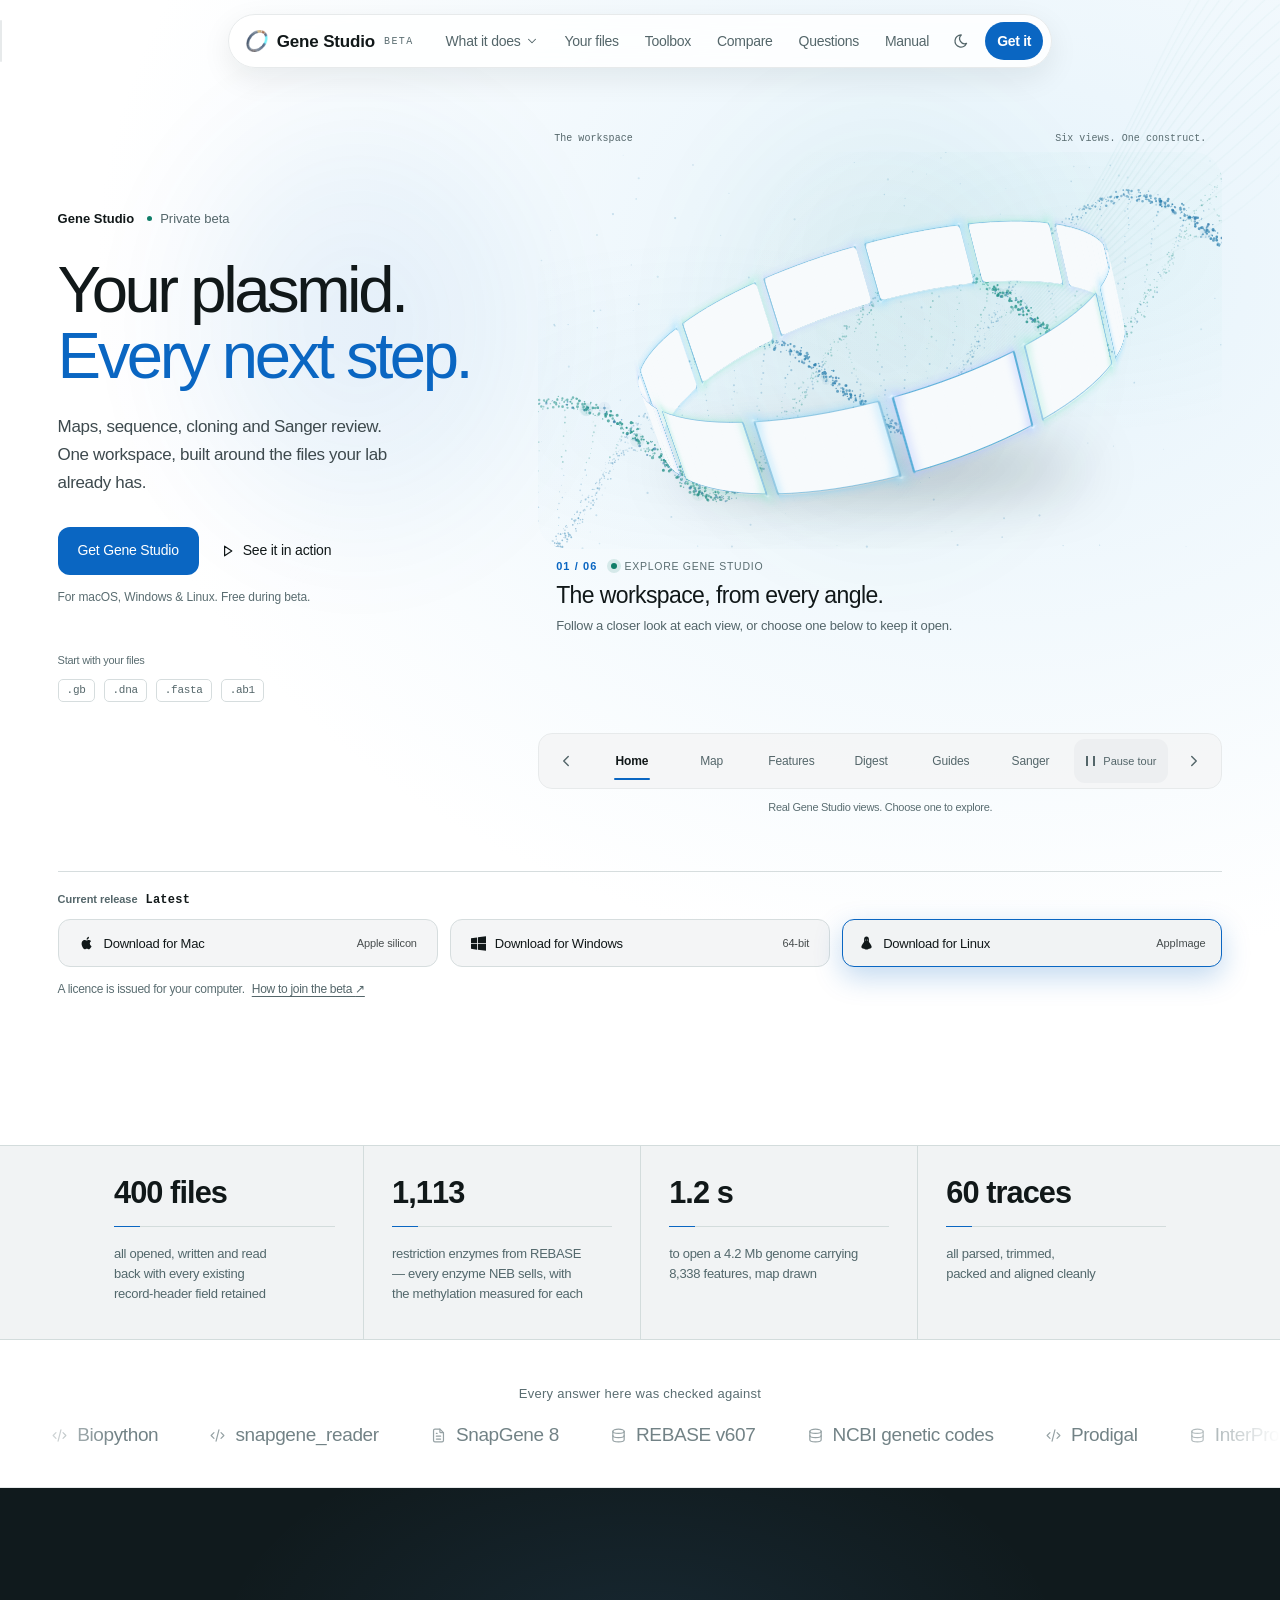
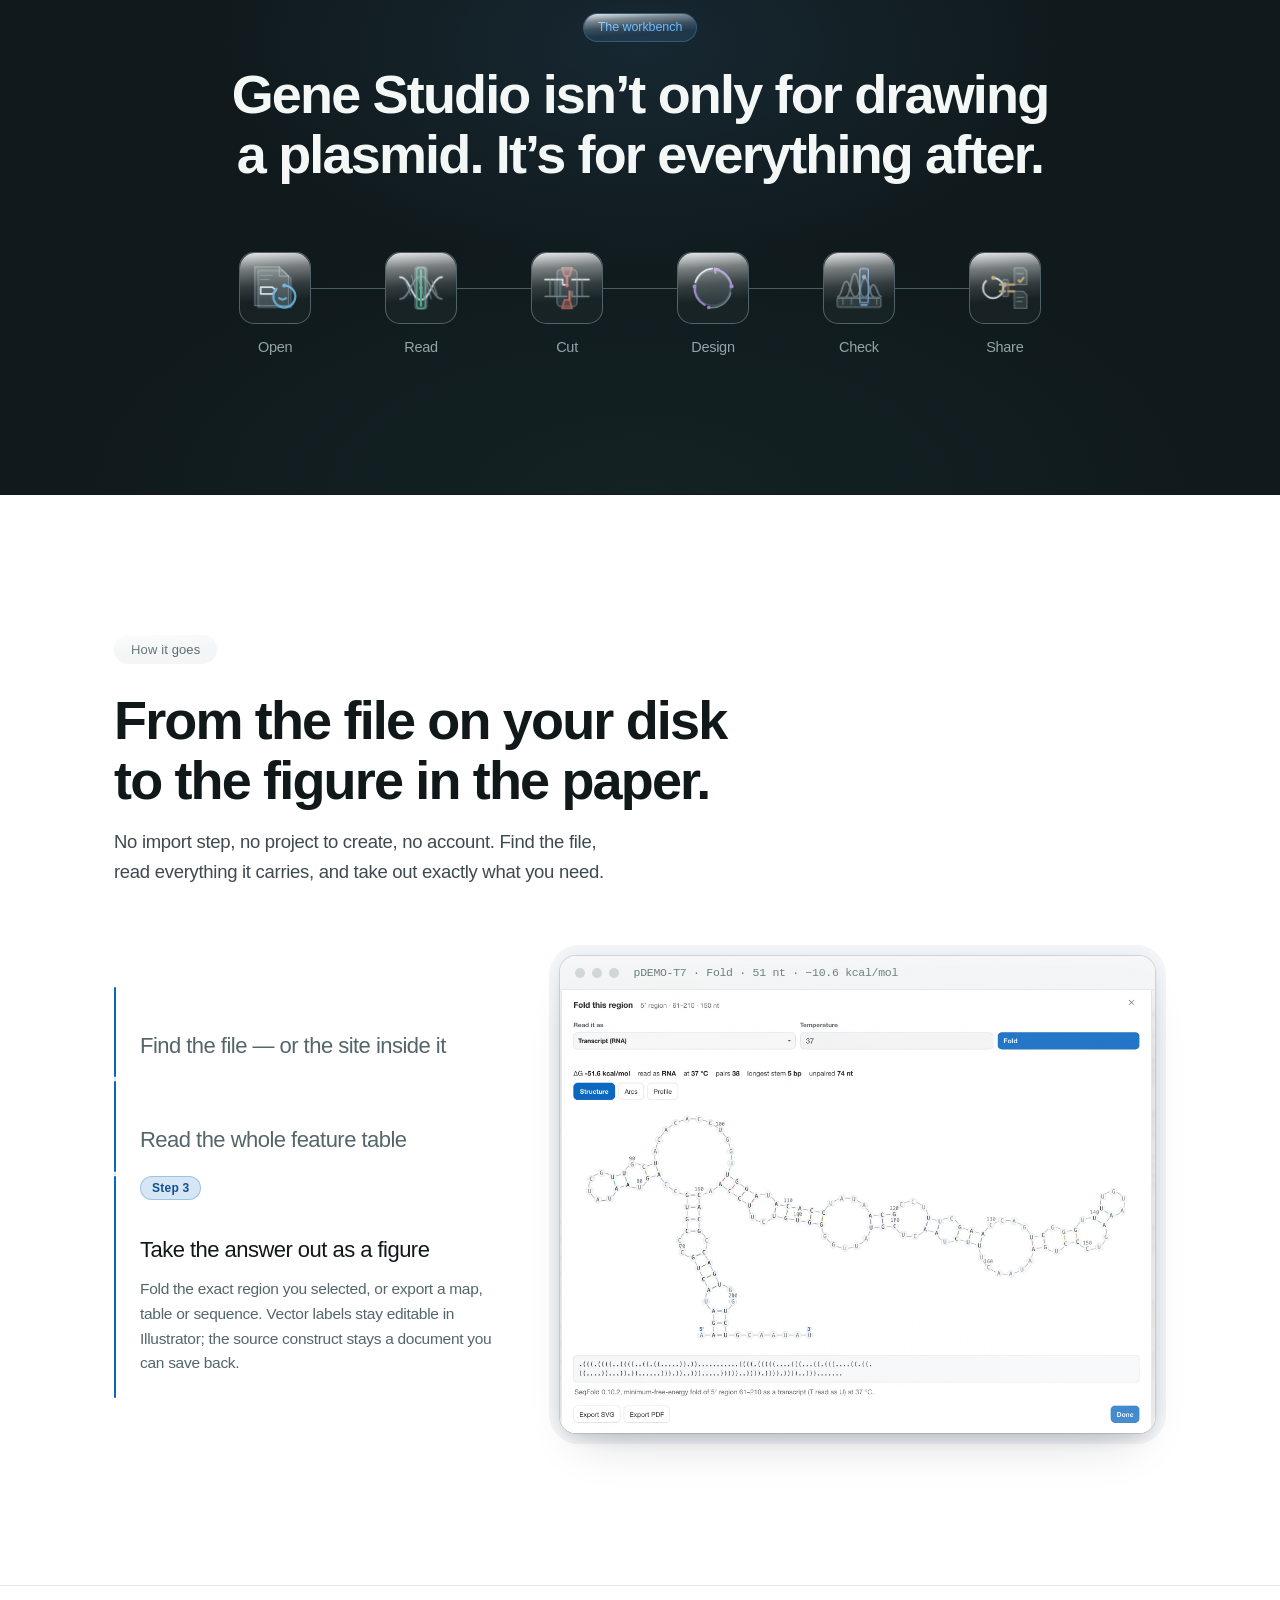
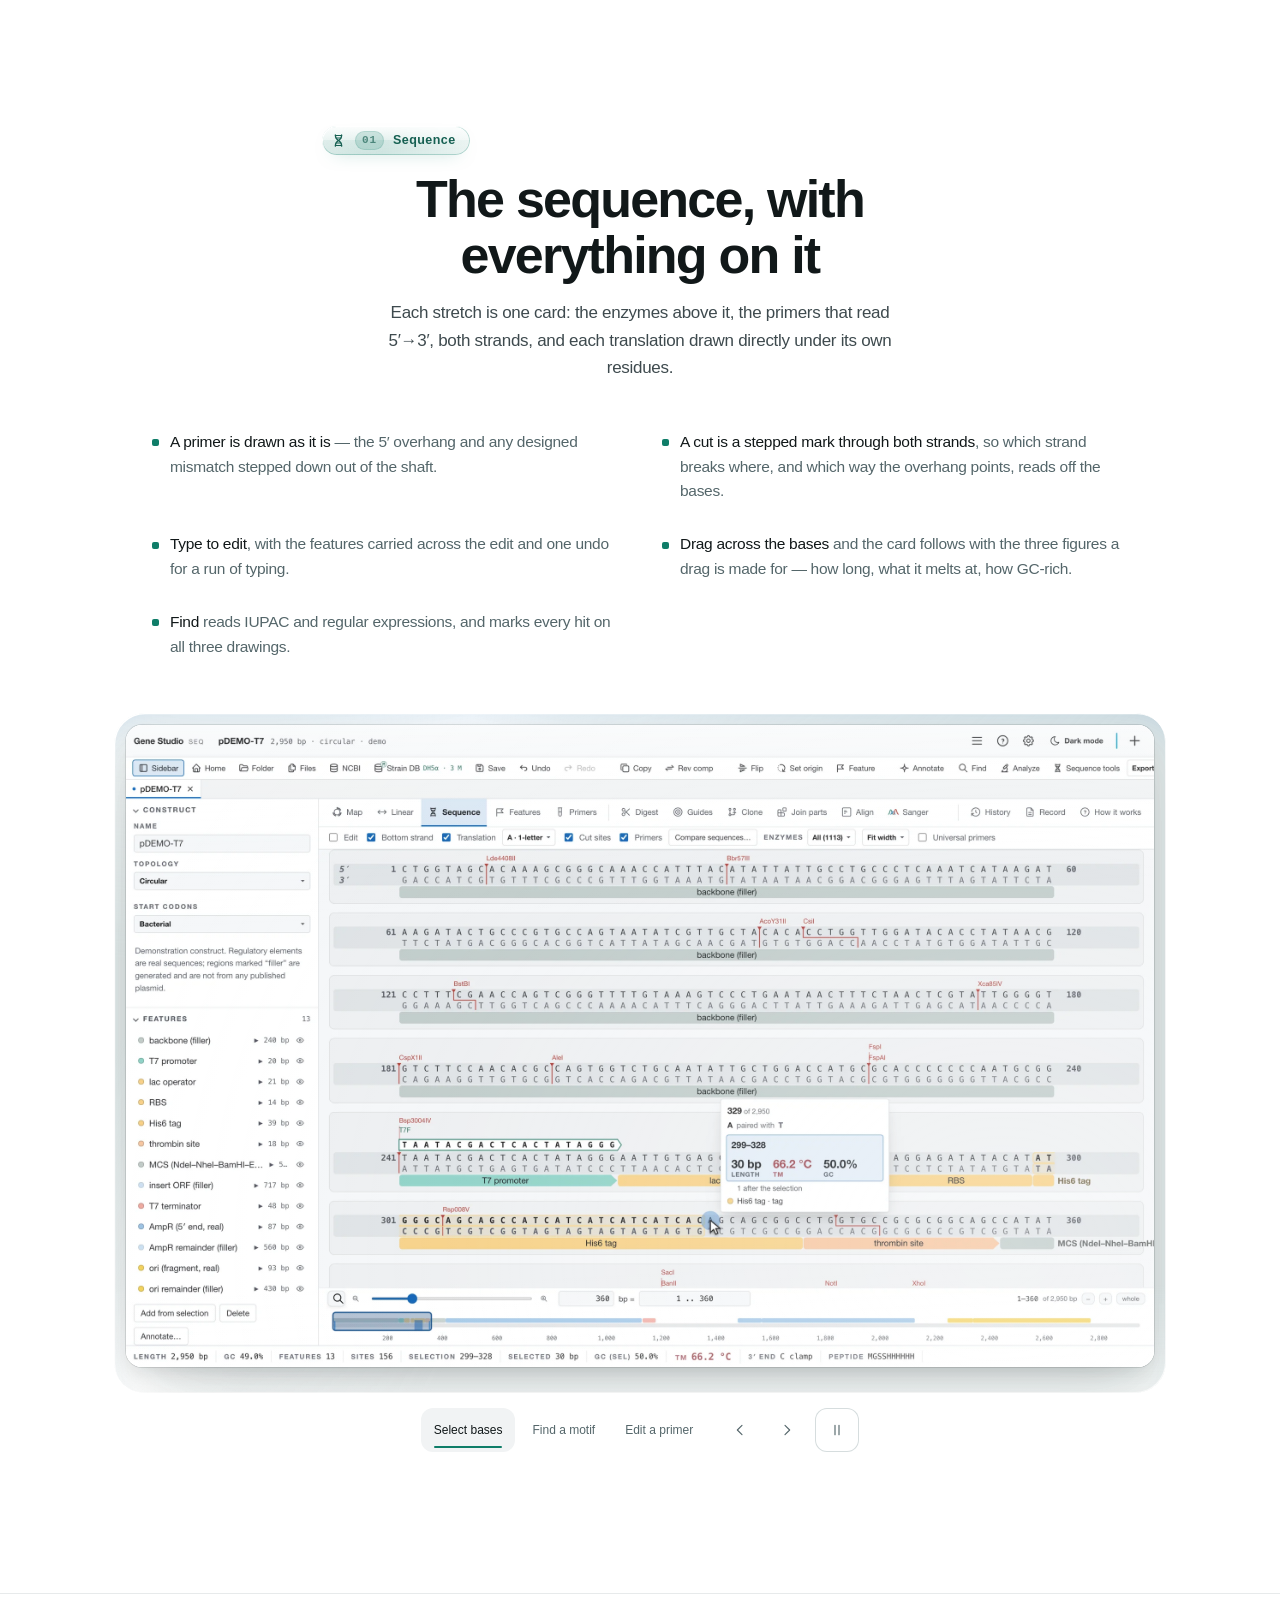
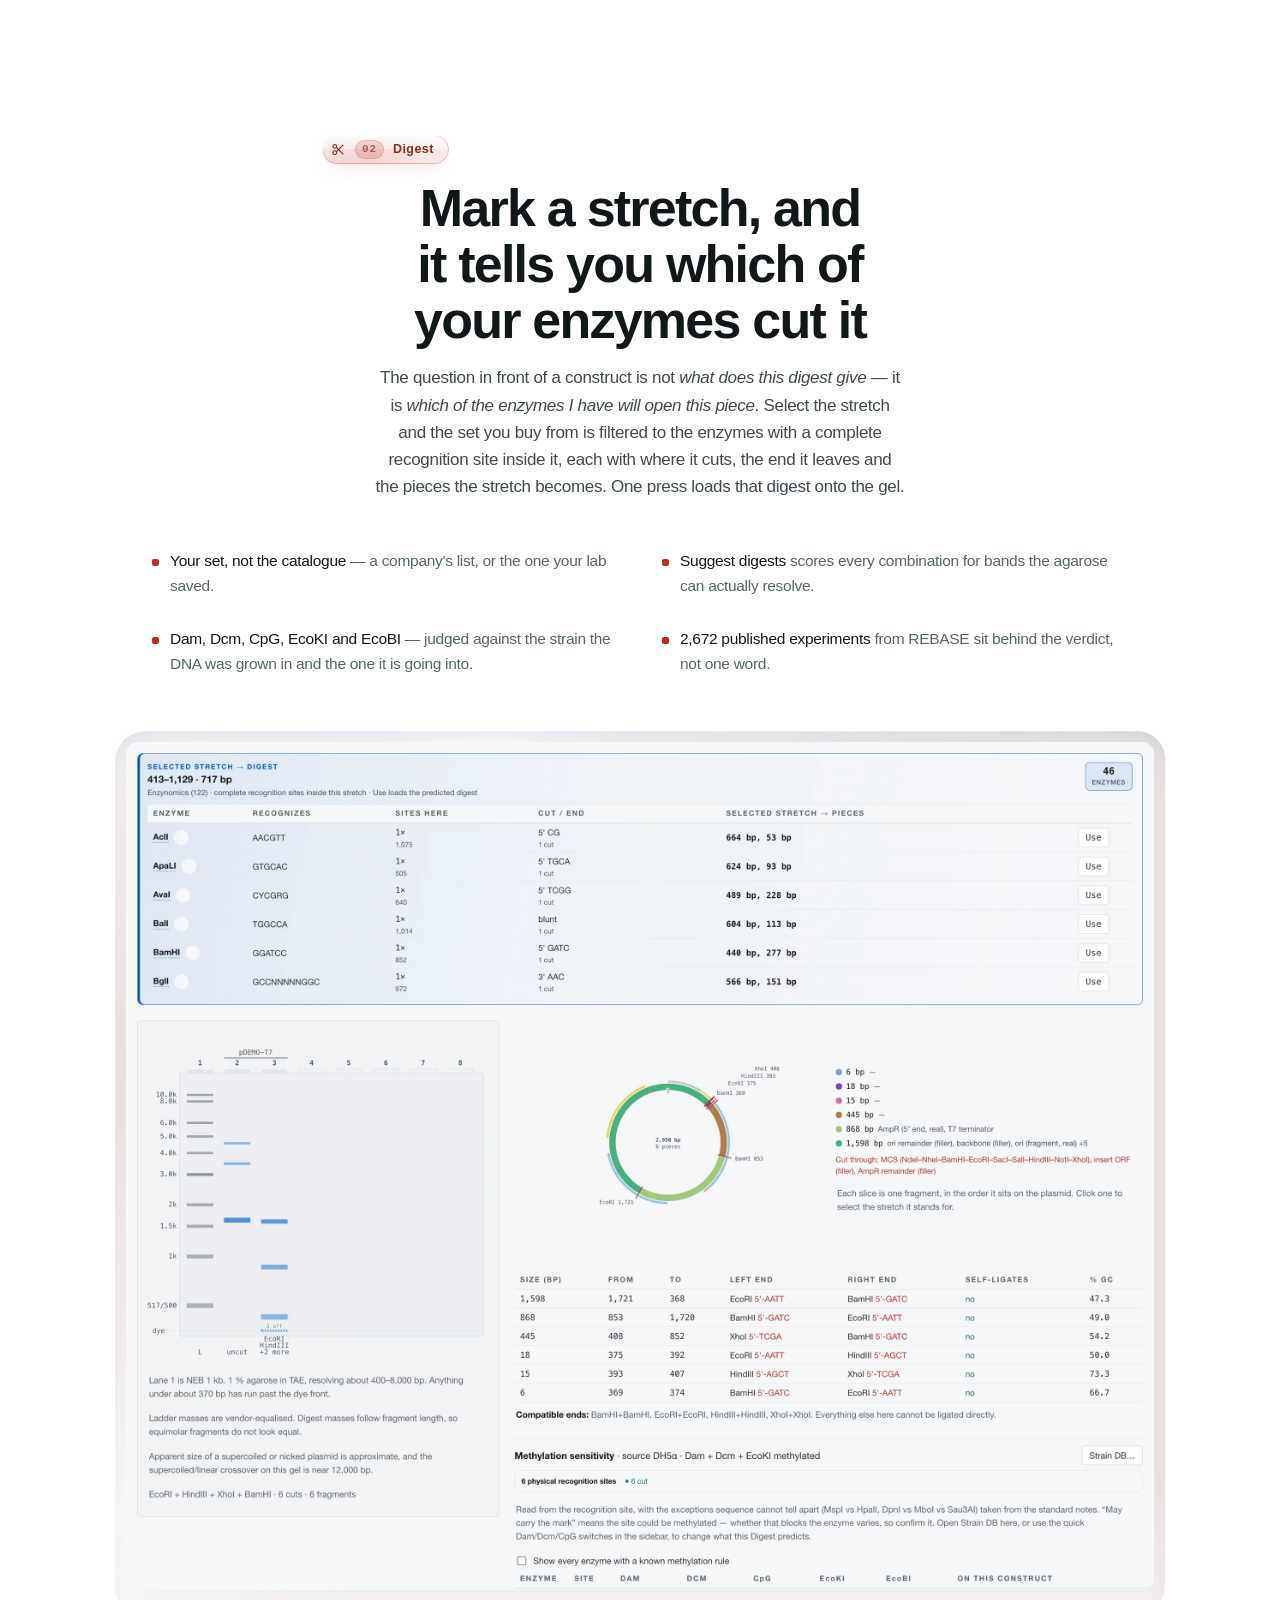
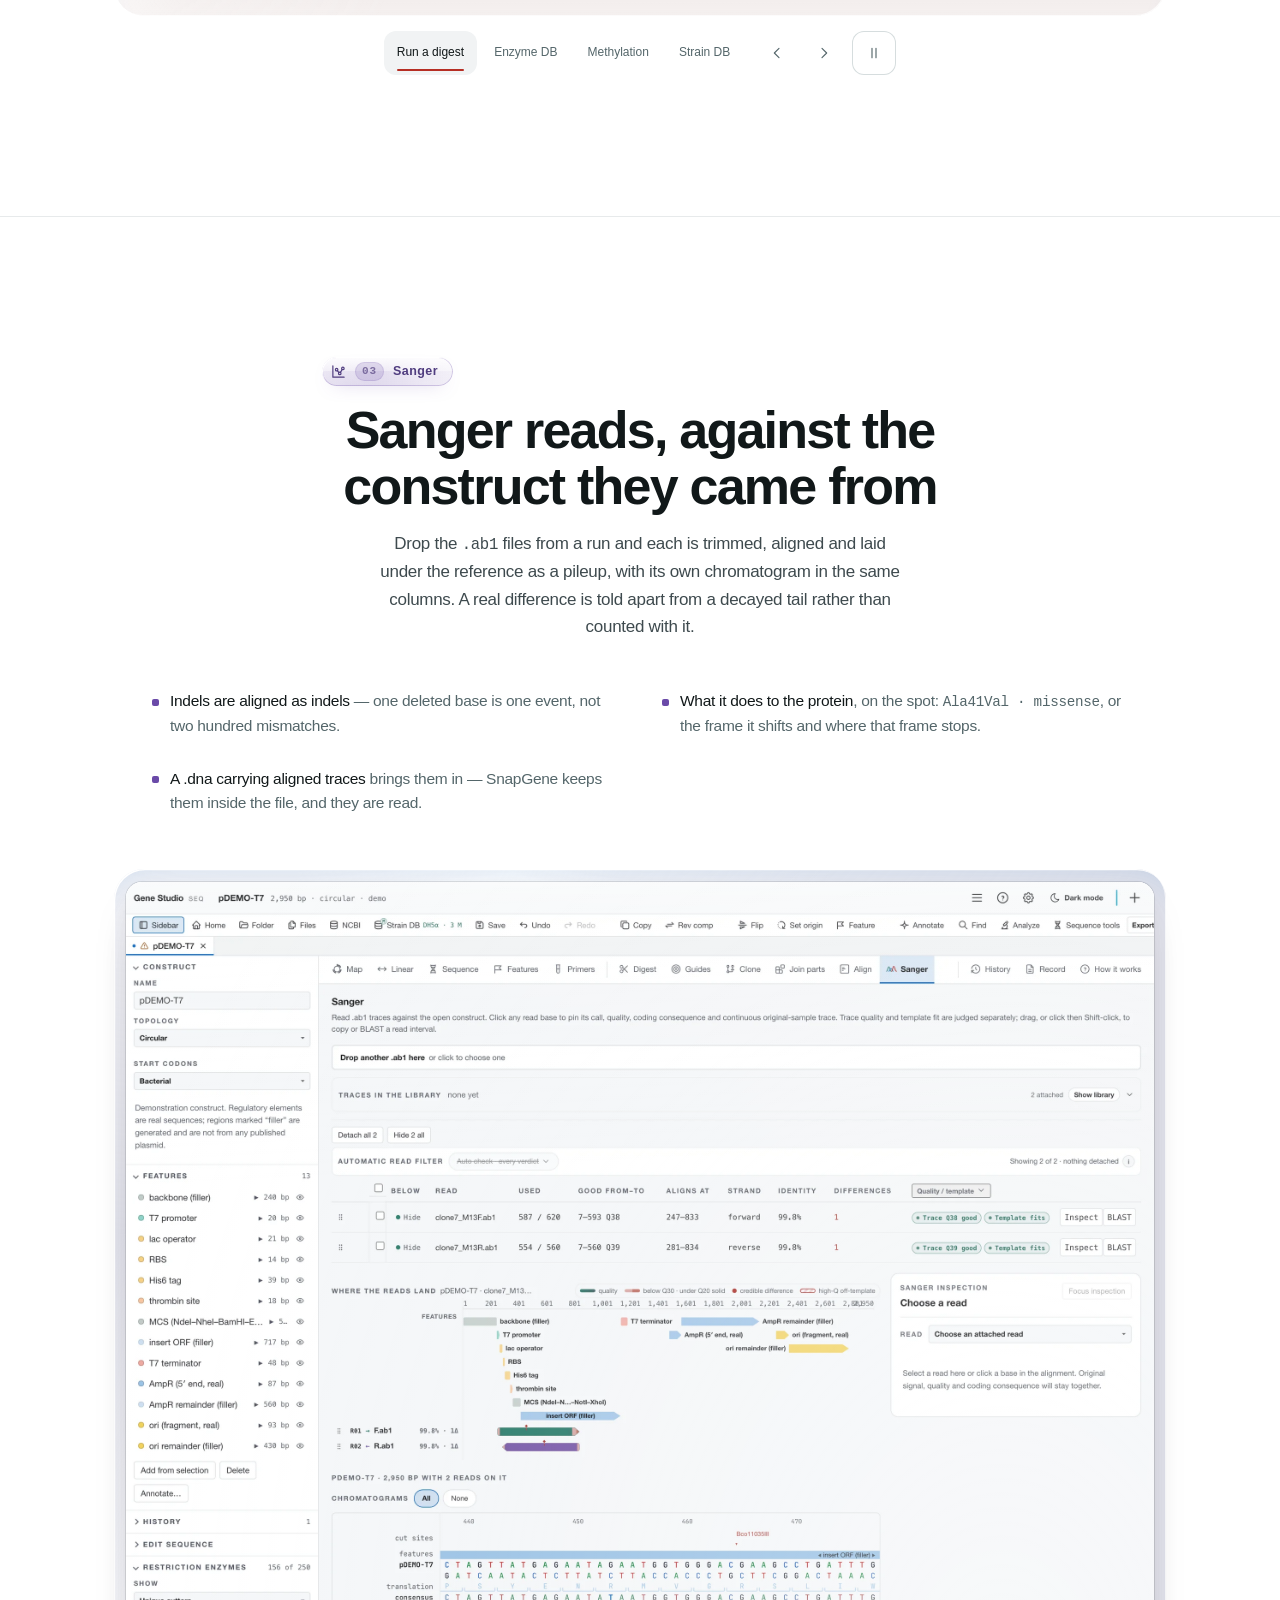
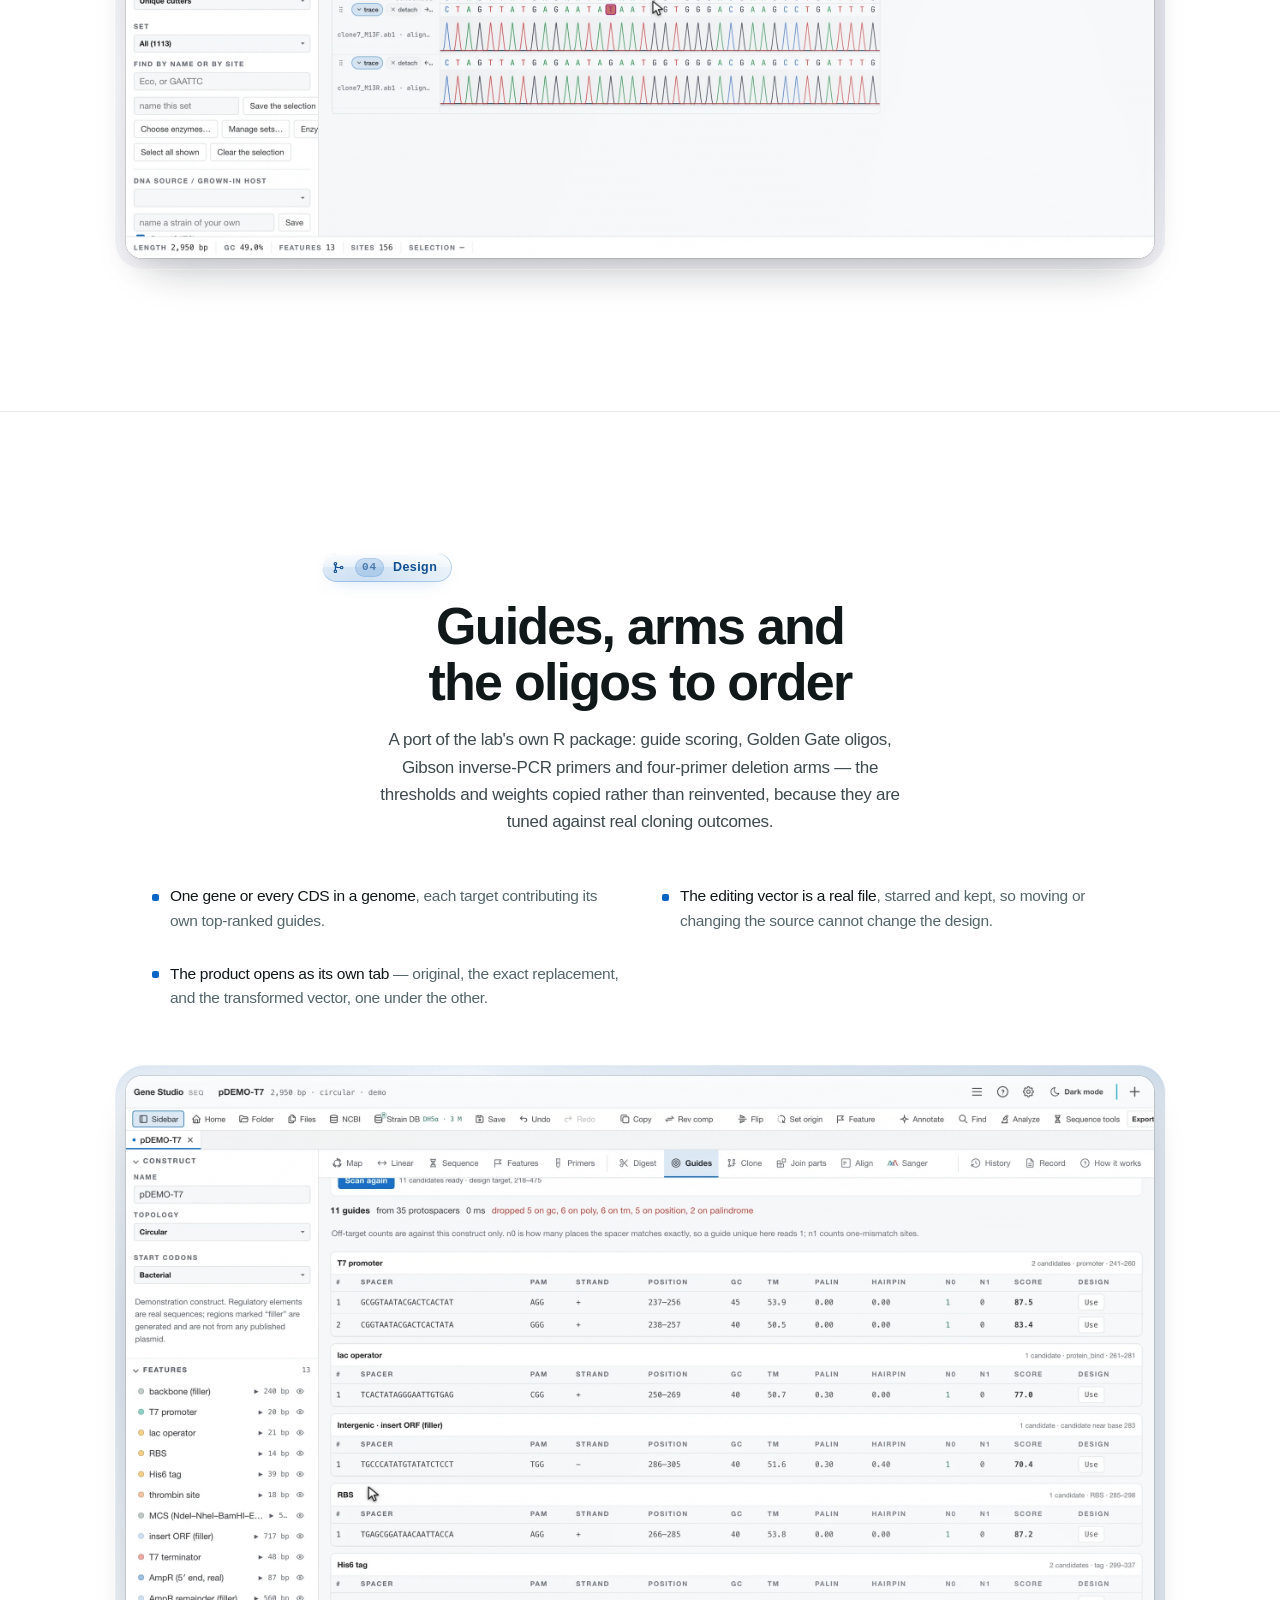
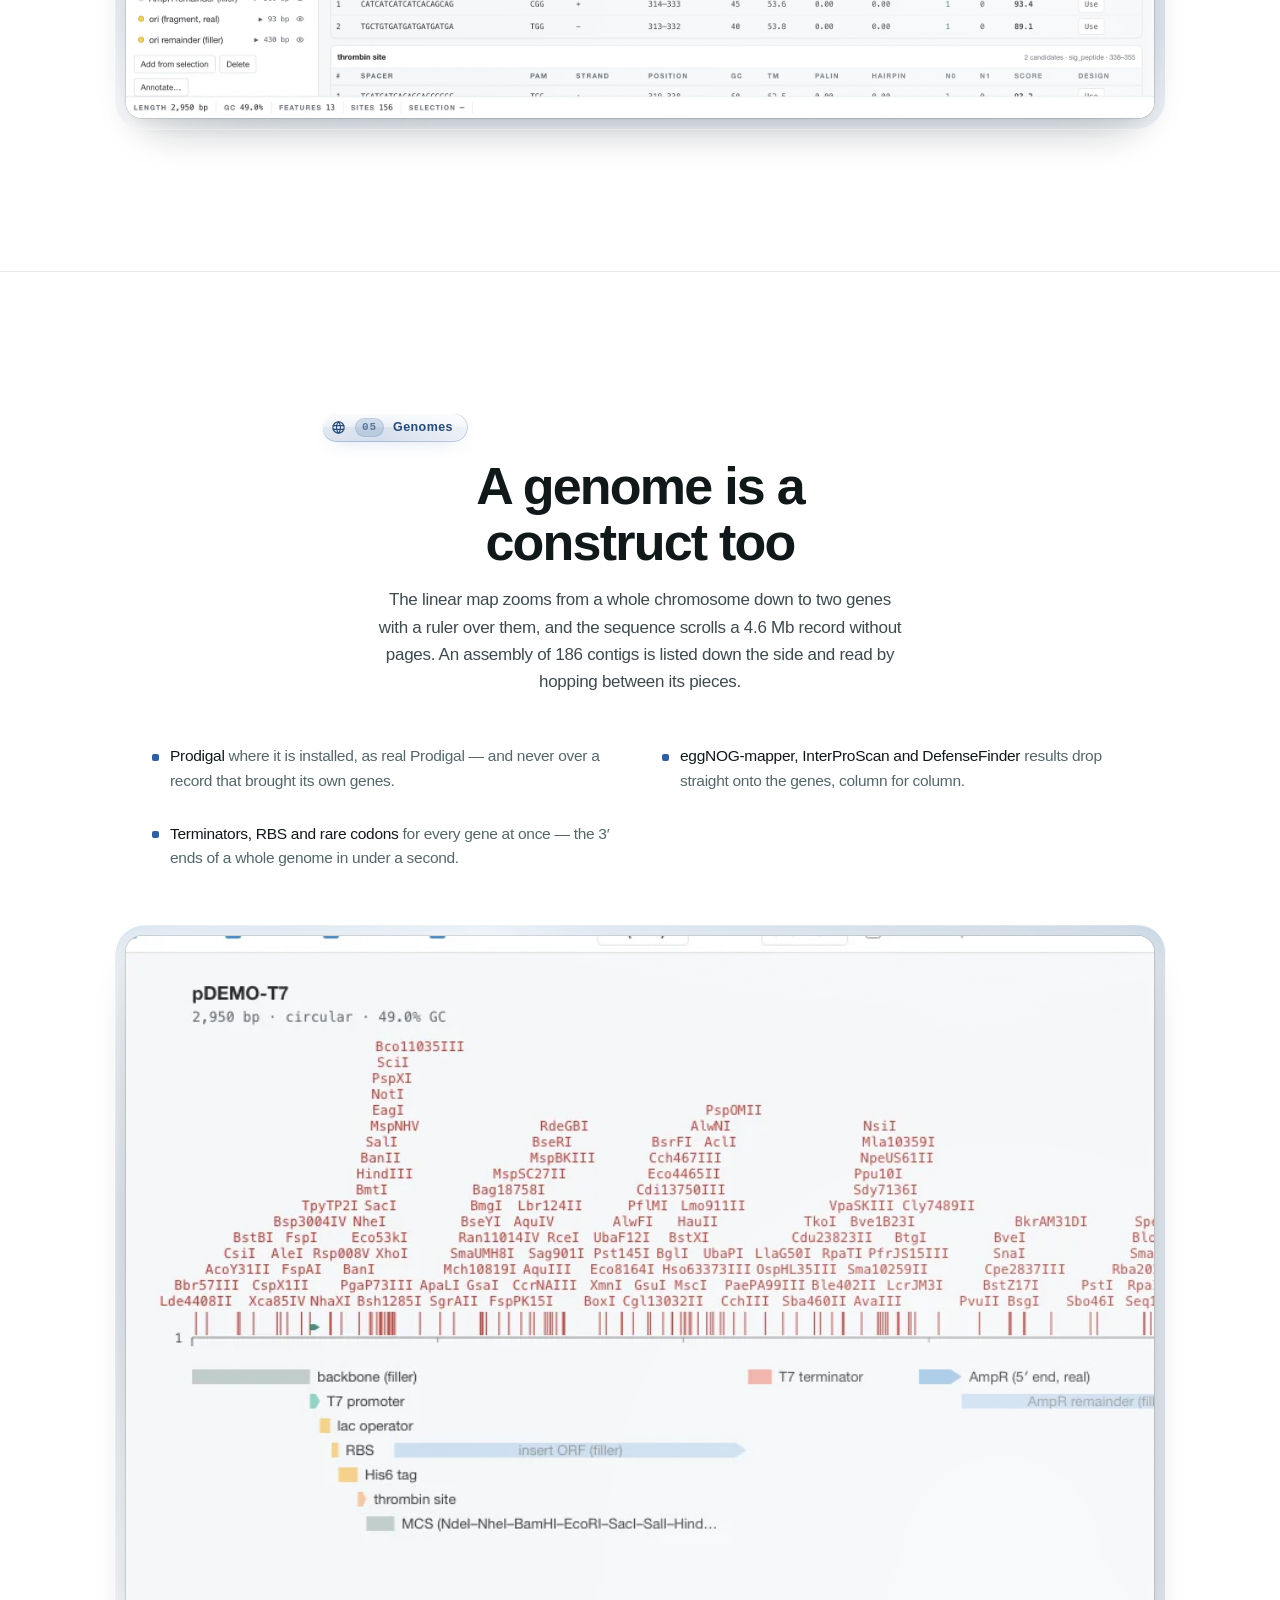
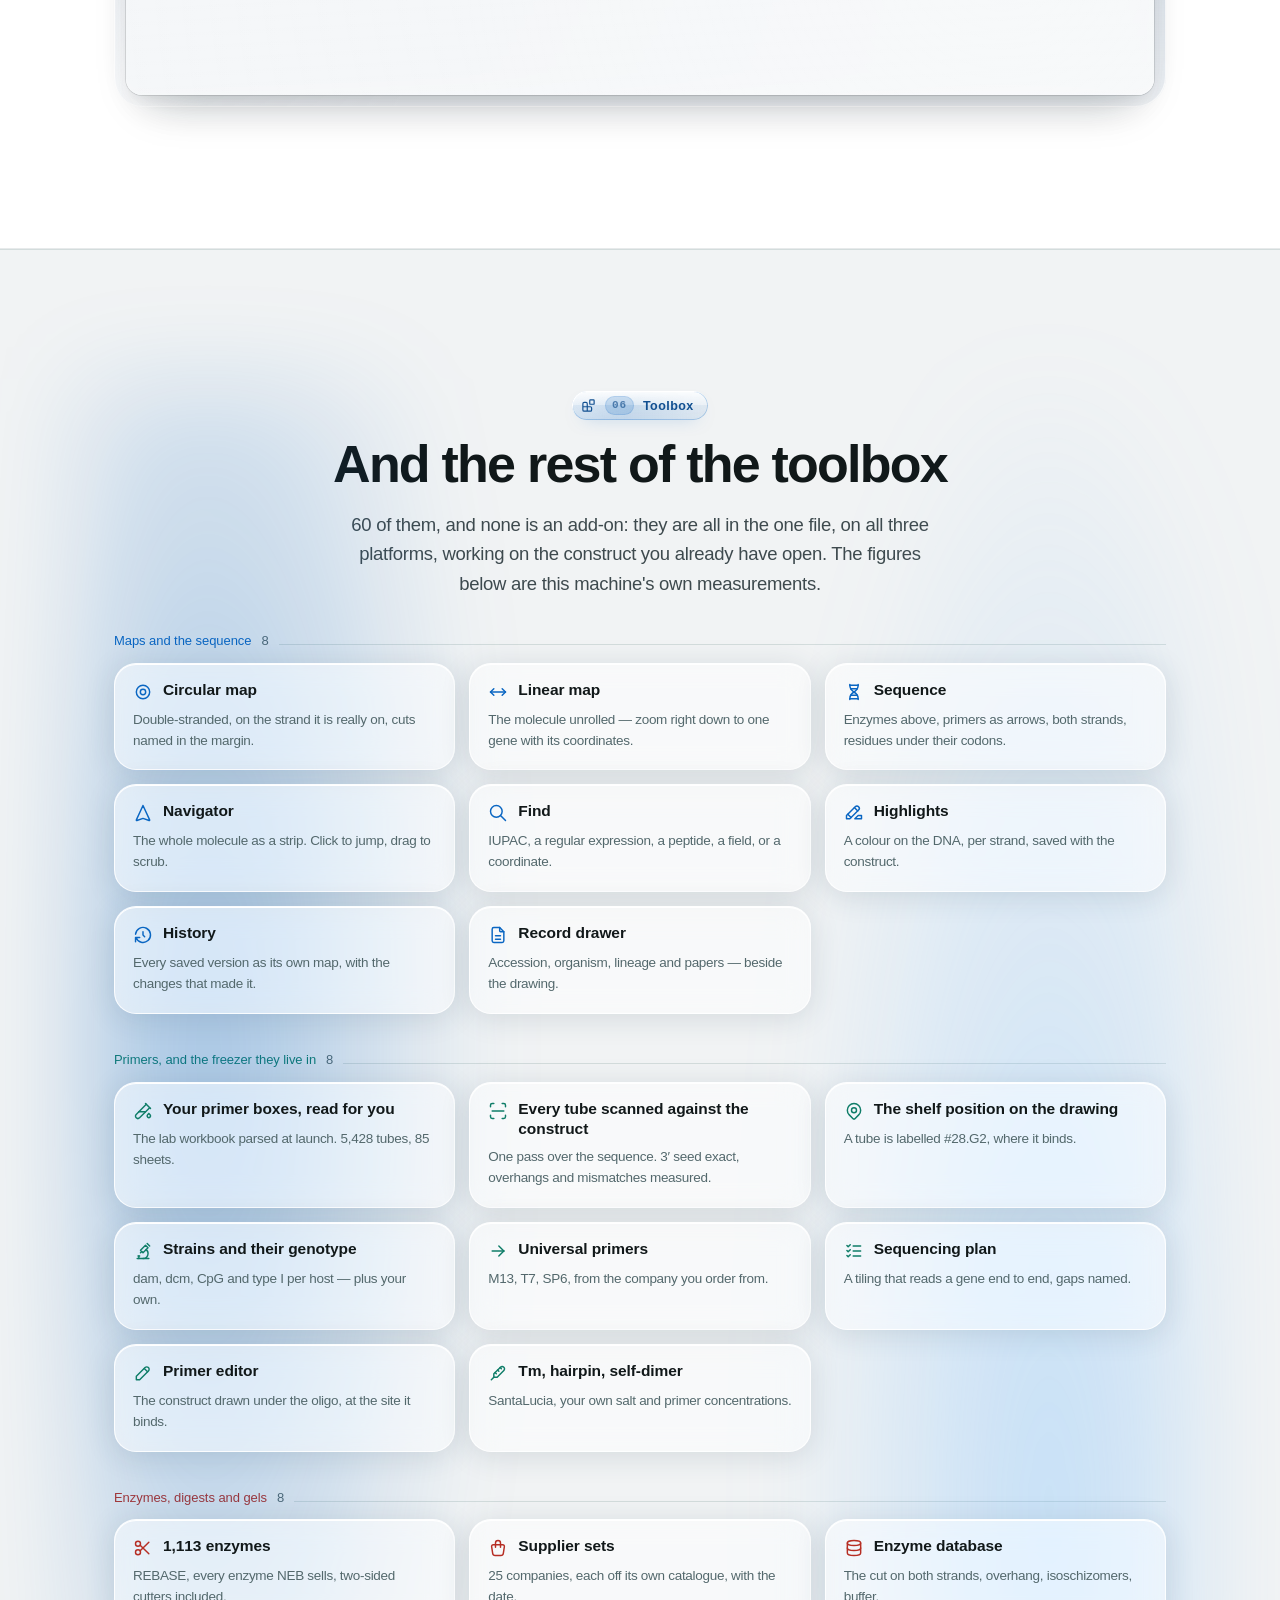
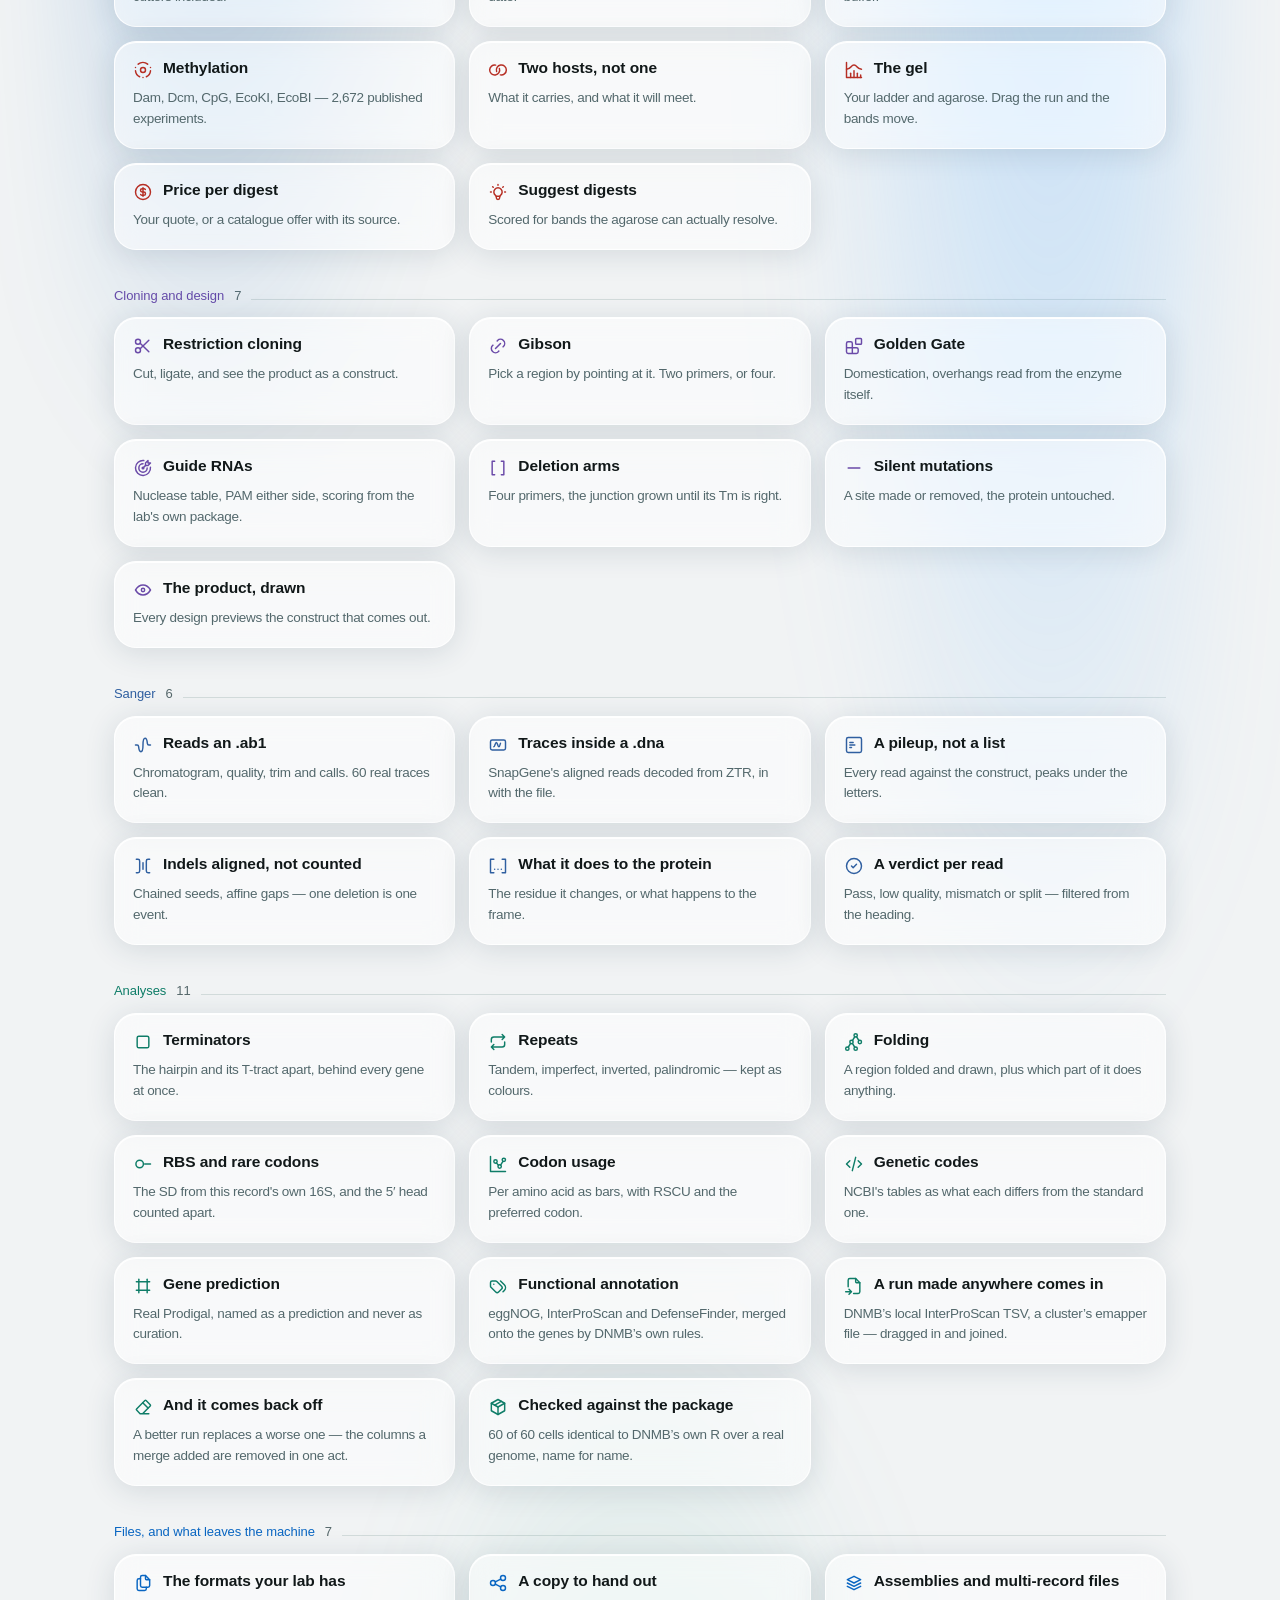
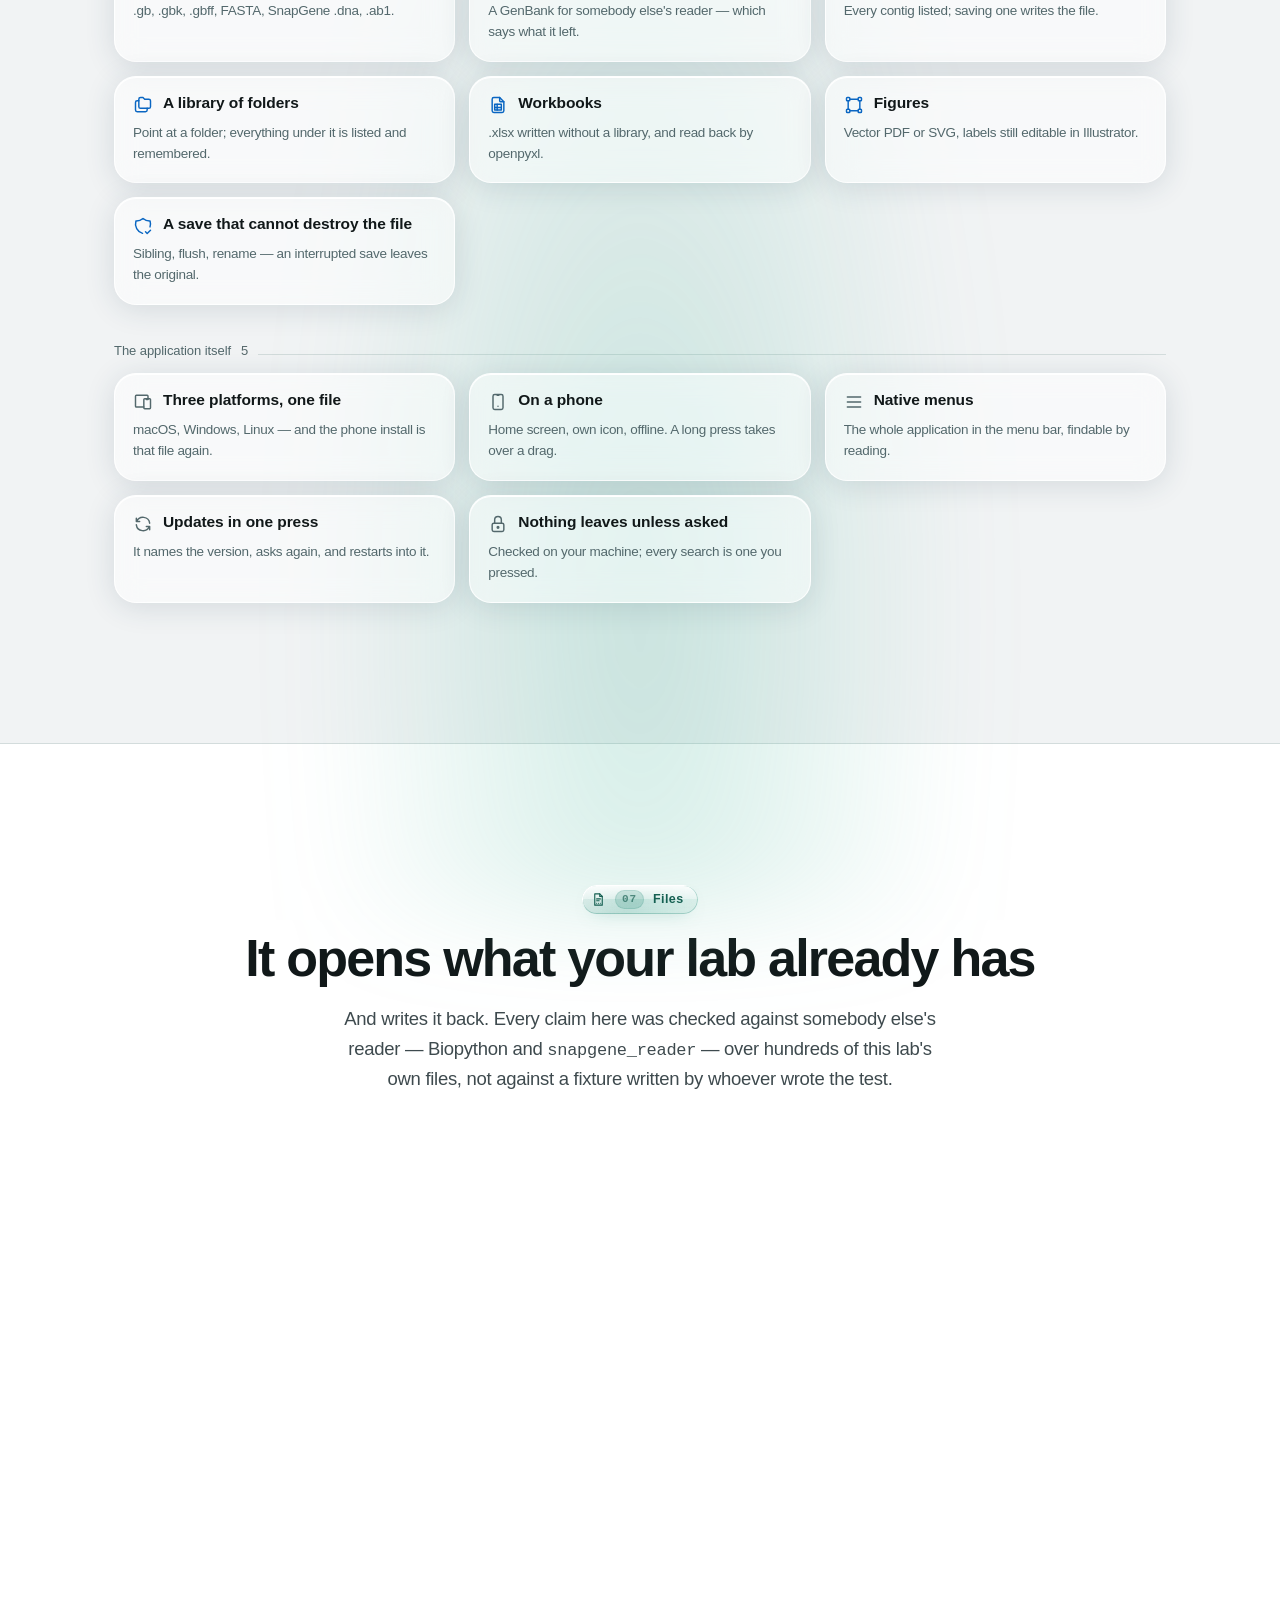
==== commit 92829658: "The landing page" ====
--- a/docs/index.html
+++ b/docs/index.html
@@ -63,12 +63,13 @@
 <link rel="preload" href="font/inter-latin.woff2" as="font" type="font/woff2" crossorigin>
 <link rel="preload" href="font/inter-tight-latin.woff2" as="font" type="font/woff2" crossorigin>
 <link rel="stylesheet" href="font/fonts.css?v=20260828">
-<link rel="stylesheet" href="base.css?v=20260918-mobile1">
-<link rel="stylesheet" href="ambient-ribbons.css?v=20260918-mobile1">
-<link rel="stylesheet" href="section-motion.css?v=20260918-mobile1">
-<script src="hero-reel.js?v=20260918-mobile1" defer></script>
-<script src="section-motion.js?v=20260918-mobile1" defer></script>
-<script src="ambient-ribbons.js?v=20260918-mobile1" defer></script>
+<link rel="stylesheet" href="base.css?v=20260918-hero1">
+<link rel="stylesheet" href="ambient-ribbons.css?v=20260918-hero1">
+<link rel="stylesheet" href="section-motion.css?v=20260918-hero1">
+<link rel="stylesheet" href="hero.css?v=20260918-hero1">
+<script src="hero-reel.js?v=20260918-hero1" defer></script>
+<script src="section-motion.js?v=20260918-hero1" defer></script>
+<script src="ambient-ribbons.js?v=20260918-hero1" defer></script>
 </head>
 <body>
 <!-- **A phone reports its own state, so nobody has to guess at it.** Open the
@@ -195,51 +196,31 @@
 
 <main id="top">
 
-<section class="hero">
+<section class="hero hero-workspace" aria-labelledby="hero-title">
   <div data-ambient-ribbons="hero" aria-hidden="true"></div>
-  <!-- two slow lights behind the headline, on different periods and in opposite
-       directions, so the first screen breathes rather than being the one screen
-       on this page that is painted once. They are `aria-hidden` by having no
-       content at all, and the vignette that settles the type sits above them. -->
   <div class="aura a" aria-hidden="true"></div>
   <div class="aura b" aria-hidden="true"></div>
-  <div class="wrap hero-intro">
-    <p class="eyebrow">Private beta · macOS, Windows &amp; Linux</p>
-    <!-- **The product had no name above the fold.** The headline is what the
-         thing does and the rail's brand is 15 px of chrome, so a reader who
-         landed here and left could not have said what it was called. The name
-         leads and the sentence follows it. -->
-    <p class="wordmark">Gene Studio</p>
-    <h1>The plasmid you are holding, drawn<br>from the file you already have.</h1>
-    <p class="sub">Maps, sequence, digests, cloning, guides and Sanger review — over the files you already have, written back without losing what was in them.</p>
-  </div>
-  <div class="wrap hero-download-wrap">
-    <div class="download-offer hero-download">
-      <p class="release-once"><span>Current release</span><b data-release-version aria-live="polite">Latest</b></p>
-      <div class="cta platform-rows">
-        <a class="btn primary" data-dl="mac" href="https://github.com/JAEYOONSUNG/GeneStudio-releases/releases/latest">
-          <svg width="16" height="16" viewBox="0 0 16 16" fill="currentColor" aria-hidden="true"><path d="M10.8 8.5c0-1.5 1.2-2.2 1.3-2.3-.7-1-1.8-1.2-2.2-1.2-.9-.1-1.8.6-2.3.6-.5 0-1.2-.6-2-.5-1 0-2 .6-2.5 1.5-1.1 1.9-.3 4.7.8 6.2.5.7 1.1 1.6 1.9 1.5.8 0 1.1-.5 2-.5s1.2.5 2 .5c.8 0 1.4-.7 1.9-1.5.6-.8.8-1.7.8-1.8 0 0-1.6-.6-1.7-2.5zM9.4 3.7c.4-.5.7-1.2.6-1.9-.6 0-1.4.4-1.8.9-.4.5-.7 1.2-.6 1.9.7.1 1.4-.3 1.8-.9z"/></svg>
-          <span>Download for Mac</span><small data-dlv="mac">Apple silicon</small>
+  <div class="hero-layout">
+    <div class="hero-intro">
+      <p class="hero-eyebrow"><strong>Gene Studio</strong><span>Private beta</span></p>
+      <h1 id="hero-title">Your plasmid.<br> <span>Every next step.</span></h1>
+      <p class="sub">Maps, sequence, cloning and Sanger review. One workspace, built around the files your lab already has.</p>
+      <div class="hero-actions">
+        <a class="hero-start" href="#downloads">Get Gene Studio</a>
+        <a class="hero-explore" href="#hero-demo" data-reel-open="1">
+          <svg viewBox="0 0 20 20" aria-hidden="true"><path d="m7 4 9 6-9 6Z"/></svg>
+          See it in action
         </a>
-        <a class="btn" data-dl="win" href="https://github.com/JAEYOONSUNG/GeneStudio-releases/releases/latest">
-          <svg width="15" height="15" viewBox="0 0 16 16" fill="currentColor" aria-hidden="true"><path d="M0 2.4 6.5 1.5v6.1H0zM7.4 1.4 16 .2v7.4H7.4zM0 8.5h6.5v6.1L0 13.7zM7.4 8.5H16v7.3L7.4 14.6z"/></svg>
-          <span>Download for Windows</span><small data-dlv="win">64-bit</small>
-        </a>
-        <!-- All three supported systems occupy their row from first paint. The
-             public feed turns this generic release link into the exact AppImage;
-             if a future current release omits Linux, the feed handler removes the
-             row rather than attaching a different release to this version. -->
-        <a class="btn" data-dl="nix" href="https://github.com/JAEYOONSUNG/GeneStudio-releases/releases/latest">
-          <svg width="15" height="15" viewBox="0 0 16 16" fill="currentColor" aria-hidden="true"><path d="M8 .6c-1.7 0-2.6 1.3-2.6 3 0 .8.1 1.4.1 2 0 .6-.6 1.2-1.1 2.1-.5.9-1.3 2-1.7 3-.3.8-.2 1.5.1 1.9.3.4.8.6 1.4.6.5 0 1 .2 1.4.5.4.3.8.7 1.6.7h1.6c.8 0 1.2-.4 1.6-.7.4-.3.9-.5 1.4-.5.6 0 1.1-.2 1.4-.6.3-.4.4-1.1.1-1.9-.4-1-1.2-2.1-1.7-3-.5-.9-1.1-1.5-1.1-2.1 0-.6.1-1.2.1-2 0-1.7-.9-3-2.6-3zm-.9 3.1c.3 0 .5.3.5.6s-.2.6-.5.6-.5-.3-.5-.6.2-.6.5-.6zm1.8 0c.3 0 .5.3.5.6s-.2.6-.5.6-.5-.3-.5-.6.2-.6.5-.6z"/></svg>
-          <span>Download for Linux</span><small data-dlv="nix">AppImage</small>
-        </a>
+      </div>
+      <p class="hero-note">For macOS, Windows &amp; Linux. Free during beta.</p>
+      <div class="hero-formats" aria-label="Supported file formats">
+        <span>Start with your files</span>
+        <div><code>.gb</code><code>.dna</code><code>.fasta</code><code>.ab1</code></div>
       </div>
     </div>
-  </div>
-
-  <div class="shot hero-reel-shot">
-    <!-- Real product screens roll through one stage; one media element owns playback. -->
-    <figure class="hero-reel" data-hero-reel data-reel-mode="cylinder" data-mode="cylinder" data-reel-period="900" data-state="idle" data-index="0"
+    <div class="shot hero-reel-shot hero-product">
+      <div class="hero-stage-label" aria-hidden="true"><span>The workspace</span><span>Six views. One construct.</span></div>
+    <figure class="hero-reel" id="hero-demo" data-hero-reel data-reel-mode="cylinder" data-mode="cylinder" data-reel-period="900" data-state="idle" data-index="0"
             data-in-view="false" data-user-paused="false" aria-labelledby="hero-reel-title">
       <div class="reel-viewport" data-reel-viewport>
         <div data-ambient-ribbons="reel" aria-hidden="true"></div>
@@ -332,12 +313,34 @@
       </div>
       <p class="sr">The overview moves through Home, Map, Features, Digest, Guides and Sanger in that order.</p>
     </figure>
-    <div class="hero-meta">
-      <p class="verline">Free while the beta lasts. A licence is written for one computer and takes a minute — <b><a href="#get" style="color:inherit">ask for one</a></b>.</p>
-      <ul class="chips" aria-label="File formats">
-        <li>.gb</li><li>.gbk</li><li>.gbff</li><li>.dna</li><li>.fa / .fasta / .fna / .faa</li><li>.ab1</li>
-      </ul>
+      <div class="hero-meta">
+        <p class="hero-product-note">Real Gene Studio views. Choose one to explore.</p>
+      </div>
     </div>
+  </div>
+  <div class="wrap hero-download-wrap" id="downloads">
+    <div class="download-offer hero-download">
+      <p class="release-once"><span>Current release</span><b data-release-version aria-live="polite">Latest</b></p>
+      <div class="cta platform-rows">
+        <a class="btn primary" data-dl="mac" href="https://github.com/JAEYOONSUNG/GeneStudio-releases/releases/latest">
+          <svg width="16" height="16" viewBox="0 0 16 16" fill="currentColor" aria-hidden="true"><path d="M10.8 8.5c0-1.5 1.2-2.2 1.3-2.3-.7-1-1.8-1.2-2.2-1.2-.9-.1-1.8.6-2.3.6-.5 0-1.2-.6-2-.5-1 0-2 .6-2.5 1.5-1.1 1.9-.3 4.7.8 6.2.5.7 1.1 1.6 1.9 1.5.8 0 1.1-.5 2-.5s1.2.5 2 .5c.8 0 1.4-.7 1.9-1.5.6-.8.8-1.7.8-1.8 0 0-1.6-.6-1.7-2.5zM9.4 3.7c.4-.5.7-1.2.6-1.9-.6 0-1.4.4-1.8.9-.4.5-.7 1.2-.6 1.9.7.1 1.4-.3 1.8-.9z"/></svg>
+          <span>Download for Mac</span><small data-dlv="mac">Apple silicon</small>
+        </a>
+        <a class="btn" data-dl="win" href="https://github.com/JAEYOONSUNG/GeneStudio-releases/releases/latest">
+          <svg width="15" height="15" viewBox="0 0 16 16" fill="currentColor" aria-hidden="true"><path d="M0 2.4 6.5 1.5v6.1H0zM7.4 1.4 16 .2v7.4H7.4zM0 8.5h6.5v6.1L0 13.7zM7.4 8.5H16v7.3L7.4 14.6z"/></svg>
+          <span>Download for Windows</span><small data-dlv="win">64-bit</small>
+        </a>
+        <!-- All three supported systems occupy their row from first paint. The
+             public feed turns this generic release link into the exact AppImage;
+             if a future current release omits Linux, the feed handler removes the
+             row rather than attaching a different release to this version. -->
+        <a class="btn" data-dl="nix" href="https://github.com/JAEYOONSUNG/GeneStudio-releases/releases/latest">
+          <svg width="15" height="15" viewBox="0 0 16 16" fill="currentColor" aria-hidden="true"><path d="M8 .6c-1.7 0-2.6 1.3-2.6 3 0 .8.1 1.4.1 2 0 .6-.6 1.2-1.1 2.1-.5.9-1.3 2-1.7 3-.3.8-.2 1.5.1 1.9.3.4.8.6 1.4.6.5 0 1 .2 1.4.5.4.3.8.7 1.6.7h1.6c.8 0 1.2-.4 1.6-.7.4-.3.9-.5 1.4-.5.6 0 1.1-.2 1.4-.6.3-.4.4-1.1.1-1.9-.4-1-1.2-2.1-1.7-3-.5-.9-1.1-1.5-1.1-2.1 0-.6.1-1.2.1-2 0-1.7-.9-3-2.6-3zm-.9 3.1c.3 0 .5.3.5.6s-.2.6-.5.6-.5-.3-.5-.6.2-.6.5-.6zm1.8 0c.3 0 .5.3.5.6s-.2.6-.5.6-.5-.3-.5-.6.2-.6.5-.6z"/></svg>
+          <span>Download for Linux</span><small data-dlv="nix">AppImage</small>
+        </a>
+      </div>
+    </div>
+    <p class="hero-licence">A licence is issued for your computer. <a href="#get">How to join the beta <span aria-hidden="true">↗</span></a></p>
   </div>
 </section>
 
--- a/docs/hero.css
+++ b/docs/hero.css
@@ -0,0 +1,148 @@
+/* A product-led opening: a quiet introduction beside the real workspace.
+   The 3D tour keeps its own projection and media lifecycle. */
+.hero-workspace{
+  display:block; text-align:left; padding:132px 0 42px;
+  --hero-measure:1440px;
+}
+.hero-workspace::before{
+  background:radial-gradient(ellipse at 76% 29%,#20475852,transparent 66%);
+}
+:root[data-theme="light"] .hero-workspace::before{
+  background:radial-gradient(ellipse at 78% 26%,#d9edf9b0,transparent 64%);
+}
+.hero-workspace::after{display:none}
+.hero-workspace > [data-ambient-ribbons="hero"]{
+  height:100%; opacity:.5; mask-image:linear-gradient(90deg,transparent 18%,#000 78%);
+  -webkit-mask-image:linear-gradient(90deg,transparent 18%,#000 78%);
+}
+.hero-workspace > [data-ambient-ribbons="hero"][data-ambient-quiet="true"]{opacity:.24}
+.hero-layout{
+  position:relative; z-index:2; display:grid;
+  grid-template-columns:minmax(0,.84fr) minmax(0,1.3fr);
+  align-items:center; gap:clamp(28px,3vw,48px);
+  max-width:var(--hero-measure); margin:0 auto; padding:0 clamp(24px,4.5vw,72px);
+}
+.hero-workspace .hero-intro{min-width:0; padding:0 0 36px}
+.hero-eyebrow{
+  display:flex; align-items:center; gap:13px; margin:0 0 29px;
+  font:500 13px/1.4 var(--ui); color:var(--slate); letter-spacing:0;
+}
+.hero-eyebrow strong{font-weight:600; color:var(--ink)}
+.hero-eyebrow span{display:inline-flex; align-items:center; gap:8px}
+.hero-eyebrow span::before{
+  content:''; width:5px; height:5px; border-radius:50%; background:var(--fwd);
+}
+.hero-workspace .hero-intro h1{
+  max-width:none; margin:0; white-space:normal; text-wrap:initial;
+  font:500 clamp(54px,5.1vw,78px)/1.01 var(--display); letter-spacing:-.053em;
+}
+.hero-workspace h1 span{color:var(--amber)}
+.hero-workspace .hero-intro .sub{
+  max-width:36ch; margin:24px 0 0;
+  font:400 17px/1.65 var(--ui); letter-spacing:-.02em; text-wrap:pretty;
+}
+.hero-actions{display:flex; align-items:center; flex-wrap:wrap; gap:20px; margin-top:30px}
+.hero-start,.hero-explore{
+  display:inline-flex; align-items:center; justify-content:center; gap:8px;
+  min-height:48px; text-decoration:none; font:500 14px/1.25 var(--ui);
+  letter-spacing:-.015em; transition:background .2s ease,color .2s ease,transform .2s ease;
+}
+.hero-start{padding:13px 20px; border-radius:12px; background:var(--amber); color:var(--amber-ink)}
+.hero-explore{color:var(--ink); padding:10px 0}
+.hero-explore svg{width:16px; height:16px; fill:none; stroke:currentColor; stroke-width:1.5; stroke-linejoin:round}
+.hero-note{font-size:12px; color:var(--faint); margin:13px 0 0; letter-spacing:-.01em}
+.hero-formats{margin-top:46px; font:400 11px/1.4 var(--ui); color:var(--faint)}
+.hero-formats > div{display:flex; gap:9px; margin-top:10px}
+.hero-formats code{
+  padding:5px 8px; border:1px solid var(--line); border-radius:5px;
+  color:var(--slate); font:400 11px/1 var(--mono); background:var(--paper);
+}
+.hero-workspace .hero-product{min-width:0; max-width:none; margin:0; padding:0; width:100%}
+.hero-stage-label{
+  display:flex; align-items:center; justify-content:space-between; gap:12px;
+  margin:0 16px 6px; color:var(--faint); font:400 10px/1.4 var(--mono); letter-spacing:.005em;
+}
+.hero-stage-label > span:first-child{color:var(--slate)}
+.hero-workspace .reel-viewport{
+  height:clamp(330px,31vw,480px); border:0; border-radius:28px;
+  background:transparent; box-shadow:none;
+}
+:root[data-theme="light"] .hero-workspace .reel-viewport{background:transparent; box-shadow:none}
+.hero-workspace [data-ambient-ribbons="reel"]{border-radius:inherit}
+.hero-workspace .reel-caption{
+  min-height:160px; text-align:left; width:100%; margin:10px auto 0; padding:0 18px;
+}
+.hero-workspace .reel-factline{justify-content:flex-start; margin-bottom:8px}
+.hero-workspace .reel-caption strong{font-size:23px; line-height:1.15}
+.hero-workspace .reel-caption p{max-width:60ch; margin:8px 0 0; font-size:13px; line-height:1.5; text-wrap:pretty}
+.hero-workspace .reel-controls{
+  margin-top:14px; padding:5px; gap:4px; border-radius:14px;
+  grid-template-columns:44px minmax(0,1fr) auto 44px;
+}
+.hero-workspace .reel-skip{width:44px}
+.hero-workspace .reel-scenes button{font-size:12px; padding-inline:4px}
+.hero-workspace .reel-tour-toggle{font-size:11px; padding-inline:8px; min-width:94px}
+.hero-workspace .hero-meta{margin:10px 0 0; padding:0; gap:0}
+.hero-product-note{margin:0; color:var(--faint); font:400 11px/1.5 var(--ui); text-align:center}
+.hero-workspace .hero-download-wrap{
+  max-width:var(--hero-measure); margin:32px auto 0; padding:24px clamp(24px,4.5vw,72px) 0;
+}
+.hero-workspace .hero-download{width:100%; margin:0; border-top:1px solid var(--line); padding-top:22px}
+.hero-workspace .release-once{justify-content:flex-start; font-size:11px}
+.hero-workspace .platform-rows{grid-template-columns:repeat(3,minmax(0,1fr)); gap:12px; margin-top:13px}
+.hero-workspace .platform-rows .btn{
+  border-radius:12px; padding:12px 16px; min-height:48px; font-size:13px;
+  box-shadow:none; background:var(--ground); border-color:var(--line); color:var(--ink);
+}
+.hero-workspace .platform-rows .btn::after{display:none}
+.hero-workspace .platform-rows .btn.primary{background:var(--plate); border-color:var(--amber); color:var(--ink)}
+.hero-workspace .platform-rows .btn small{font-size:11px}
+.hero-licence{margin:13px 0 0; font-size:12px; color:var(--faint)}
+.hero-licence a{margin-left:4px; text-underline-offset:3px; color:var(--slate)}
+@media (hover:hover) and (pointer:fine){
+  .hero-start:hover{transform:translateY(-2px); background:color-mix(in srgb,var(--amber) 85%,var(--ink))}
+  .hero-explore:hover{color:var(--amber)}
+  .hero-workspace .platform-rows .btn:hover{background:var(--plate); border-color:var(--amber)}
+}
+@media (max-width:1099px){
+  .hero-workspace{padding-top:112px}
+  .hero-layout{grid-template-columns:minmax(0,1fr); gap:30px; max-width:860px}
+  .hero-workspace .hero-intro{text-align:center; padding:0}
+  .hero-eyebrow,.hero-actions{justify-content:center}
+  .hero-workspace .hero-intro h1{font-size:clamp(44px,7.3vw,72px)}
+  .hero-workspace .hero-intro .sub{max-width:50ch; margin:19px auto 0}
+  .hero-formats{display:none}
+  .hero-workspace .reel-viewport{height:clamp(340px,53vw,480px)}
+  .hero-workspace .hero-download-wrap{max-width:860px}
+  .hero-workspace .platform-rows{grid-template-columns:1fr}
+}
+@media (max-width:760px){
+  .hero-workspace{padding:102px 0 32px}
+  .hero-layout{padding-inline:20px; gap:26px}
+  .hero-eyebrow{margin-bottom:19px; font-size:12px}
+  .hero-workspace .hero-intro h1{font-size:clamp(39px,10.7vw,64px); letter-spacing:-.047em; line-height:1.04}
+  .hero-workspace .hero-intro .sub{font-size:15px; line-height:1.55; max-width:37ch; margin-top:17px}
+  .hero-actions{gap:16px; margin-top:22px}
+  .hero-start{padding-inline:16px}
+  .hero-note{font-size:11px; margin-top:11px}
+  .hero-stage-label{margin-inline:2px; font-size:9px}
+  .hero-workspace .reel-viewport{height:clamp(270px,83vw,410px); border-radius:20px}
+  .hero-workspace .reel-caption{min-height:156px; margin-top:13px; padding:0 4px}
+  .hero-workspace .reel-caption strong{font-size:22px}
+  .hero-workspace .reel-caption p{font-size:12.5px}
+  .hero-workspace .reel-live-state{font-size:9px}
+  .hero-workspace .reel-controls{grid-template-columns:44px minmax(0,1fr) 44px; margin-top:10px}
+  .hero-workspace .reel-tour-toggle{font-size:12px; min-height:44px}
+  .hero-workspace .hero-download-wrap{margin-top:24px; padding:16px 20px 0}
+  .hero-workspace .hero-download{padding-top:20px}
+  .hero-workspace .platform-rows{grid-template-columns:1fr; gap:8px}
+  .hero-workspace .release-once{justify-content:center}
+  .hero-licence{text-align:center; font-size:11px}
+  .hero-licence a{display:inline-block}
+}
+@media (max-width:360px){
+  .hero-workspace .reel-caption{min-height:180px}
+}
+@media (prefers-reduced-motion:reduce){
+  html:not(.motion-on) .hero-start,html:not(.motion-on) .hero-explore{transition:none; transform:none}
+}
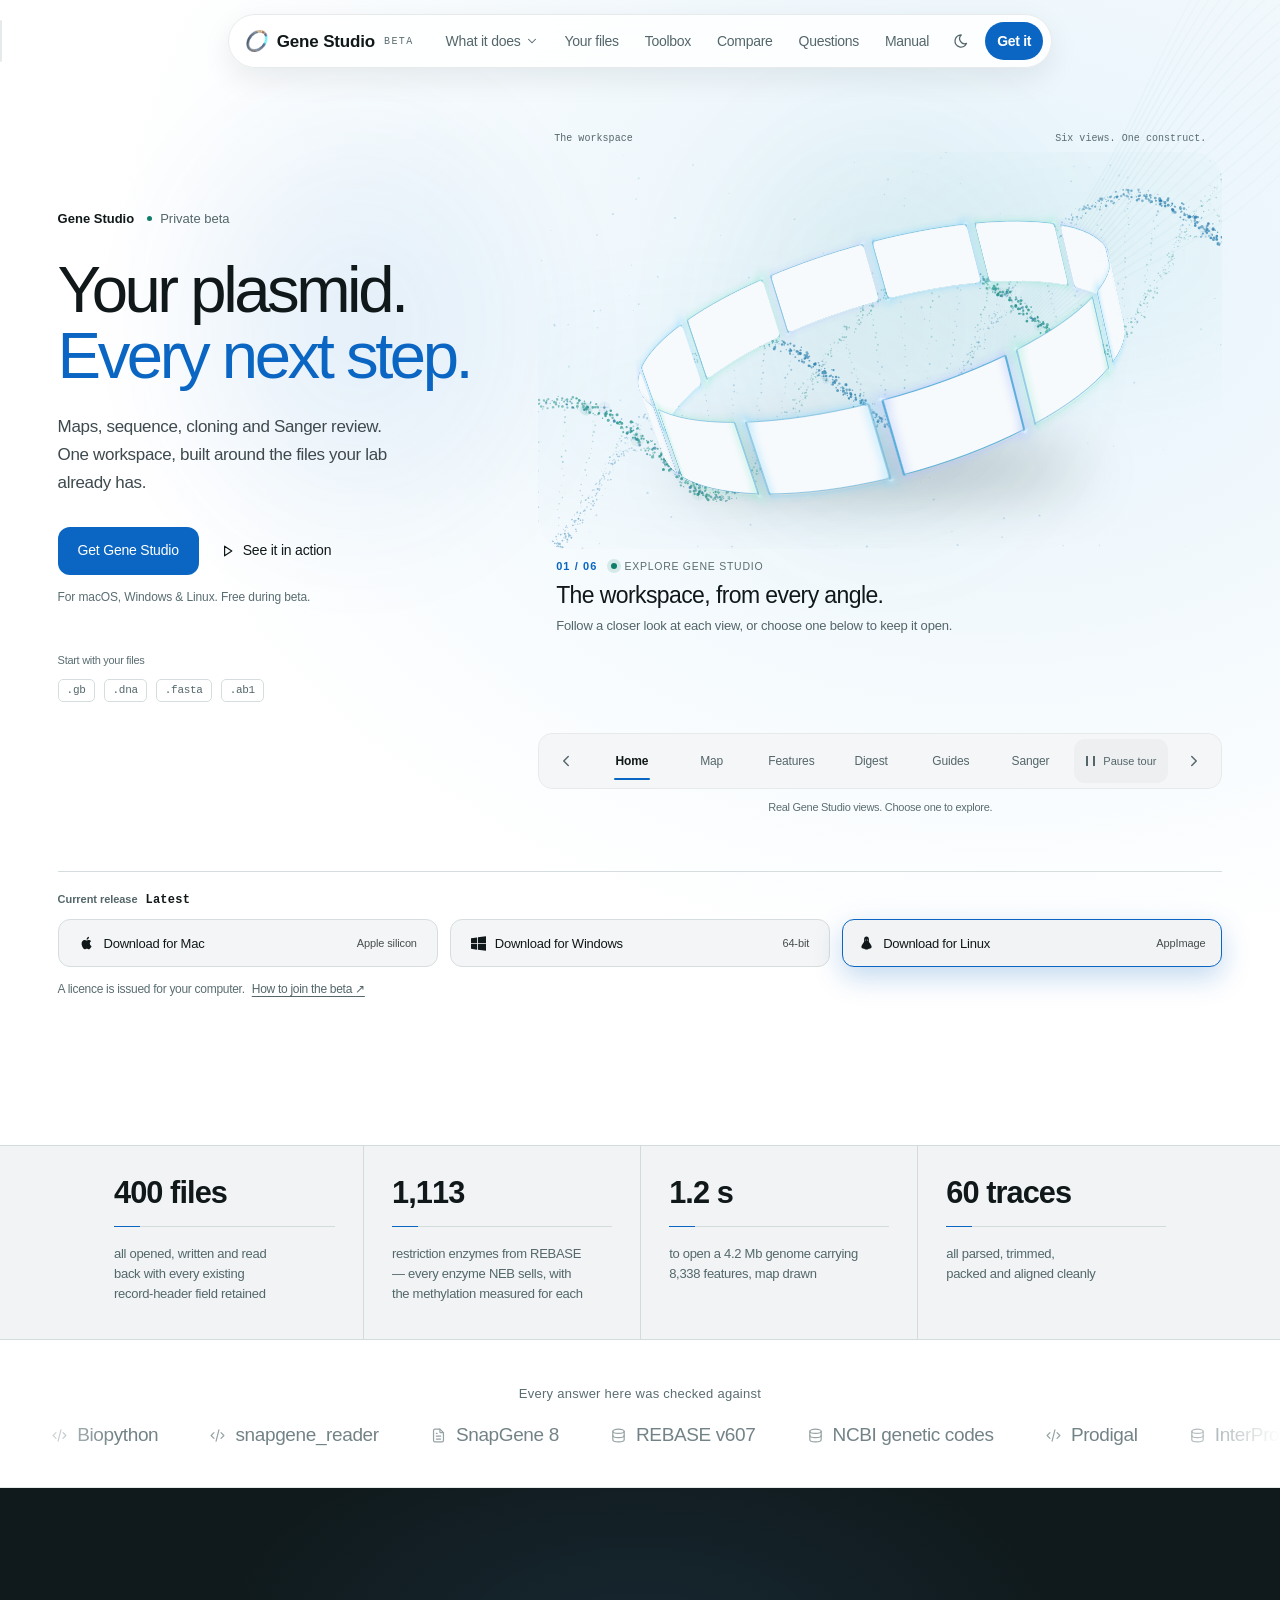
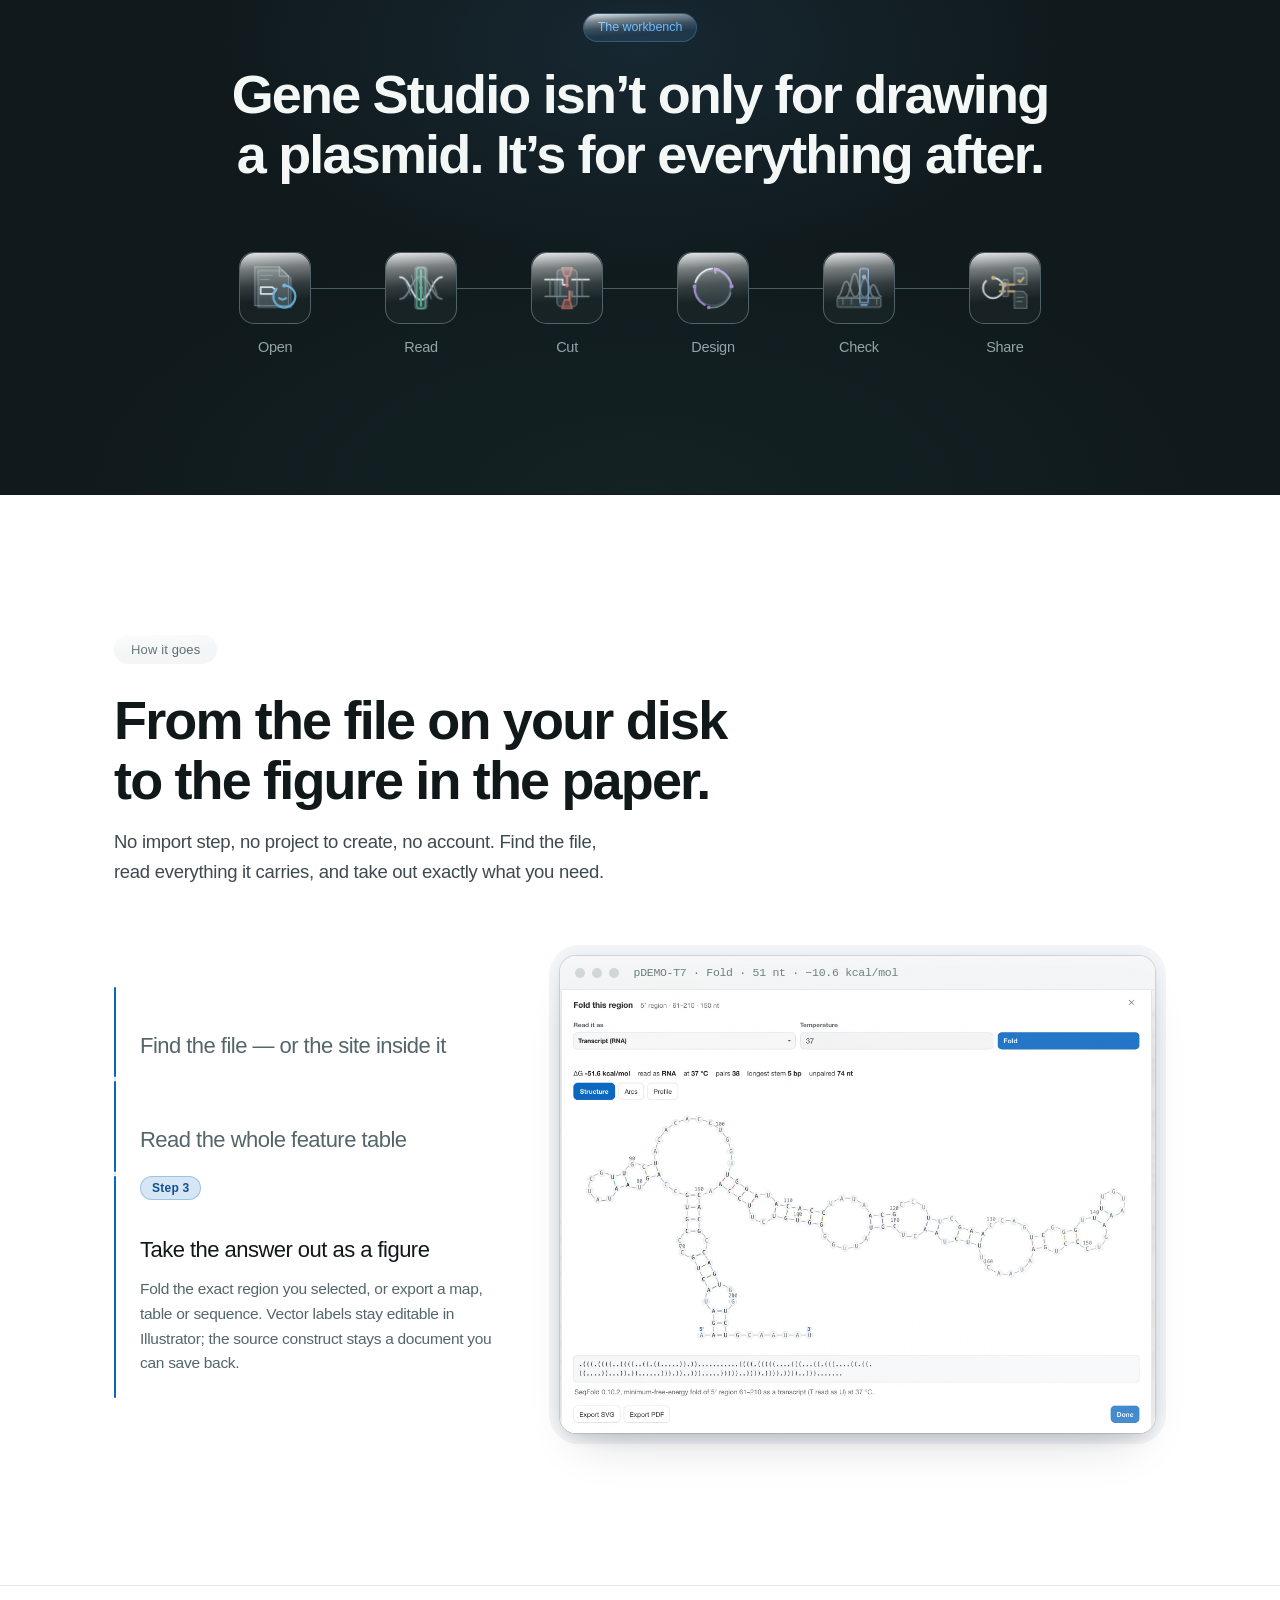
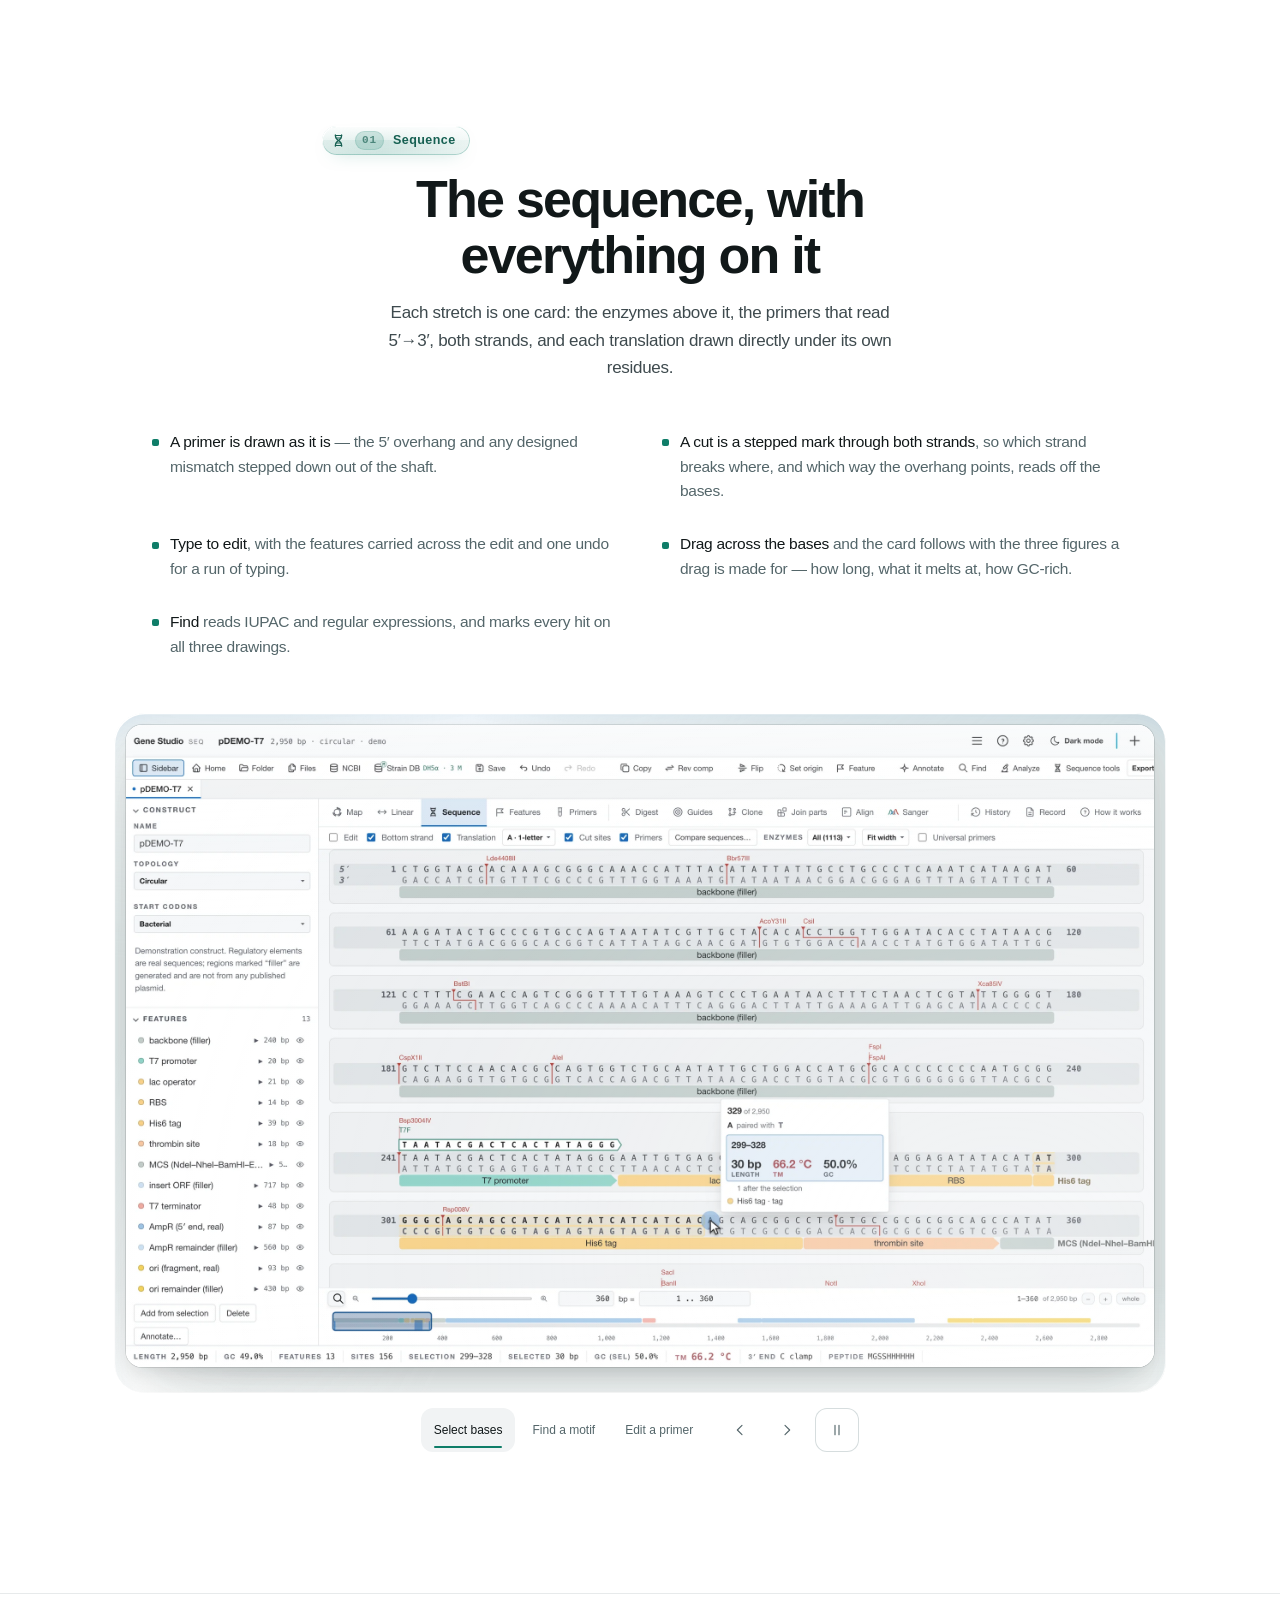
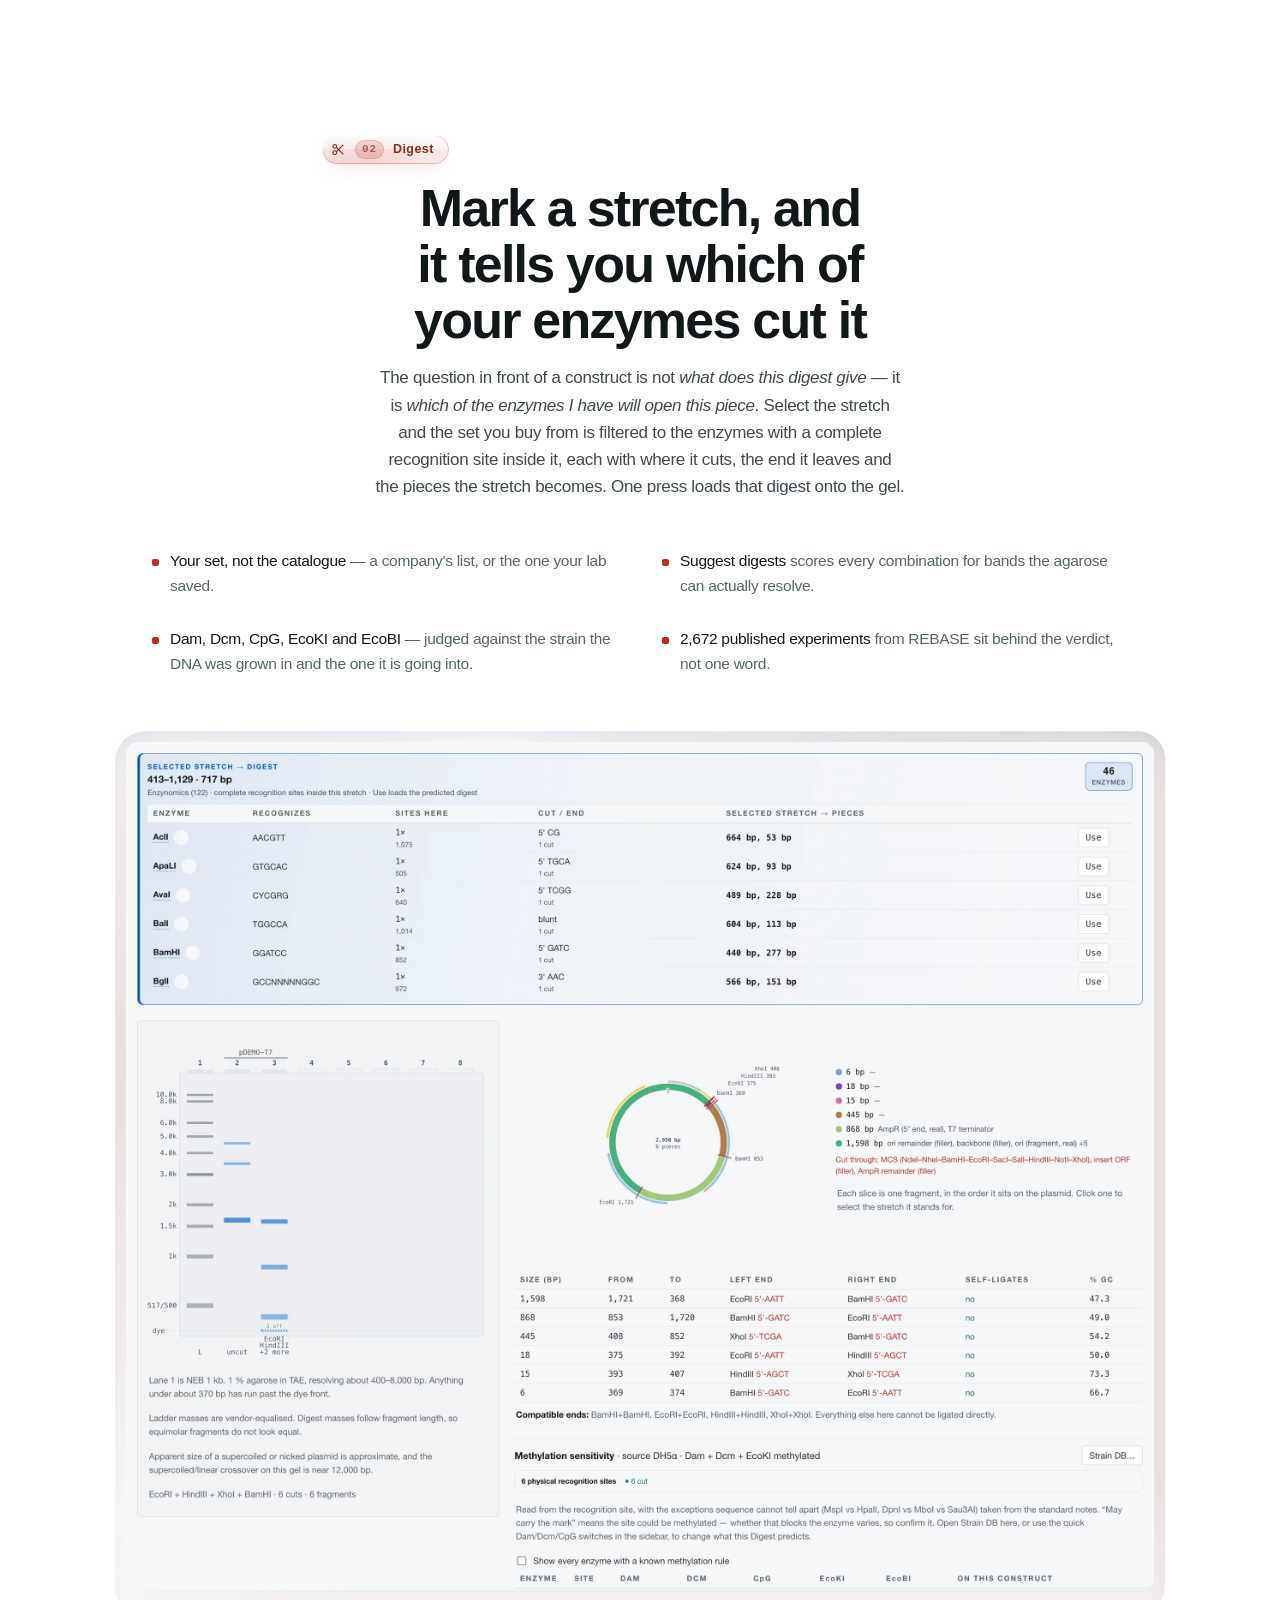
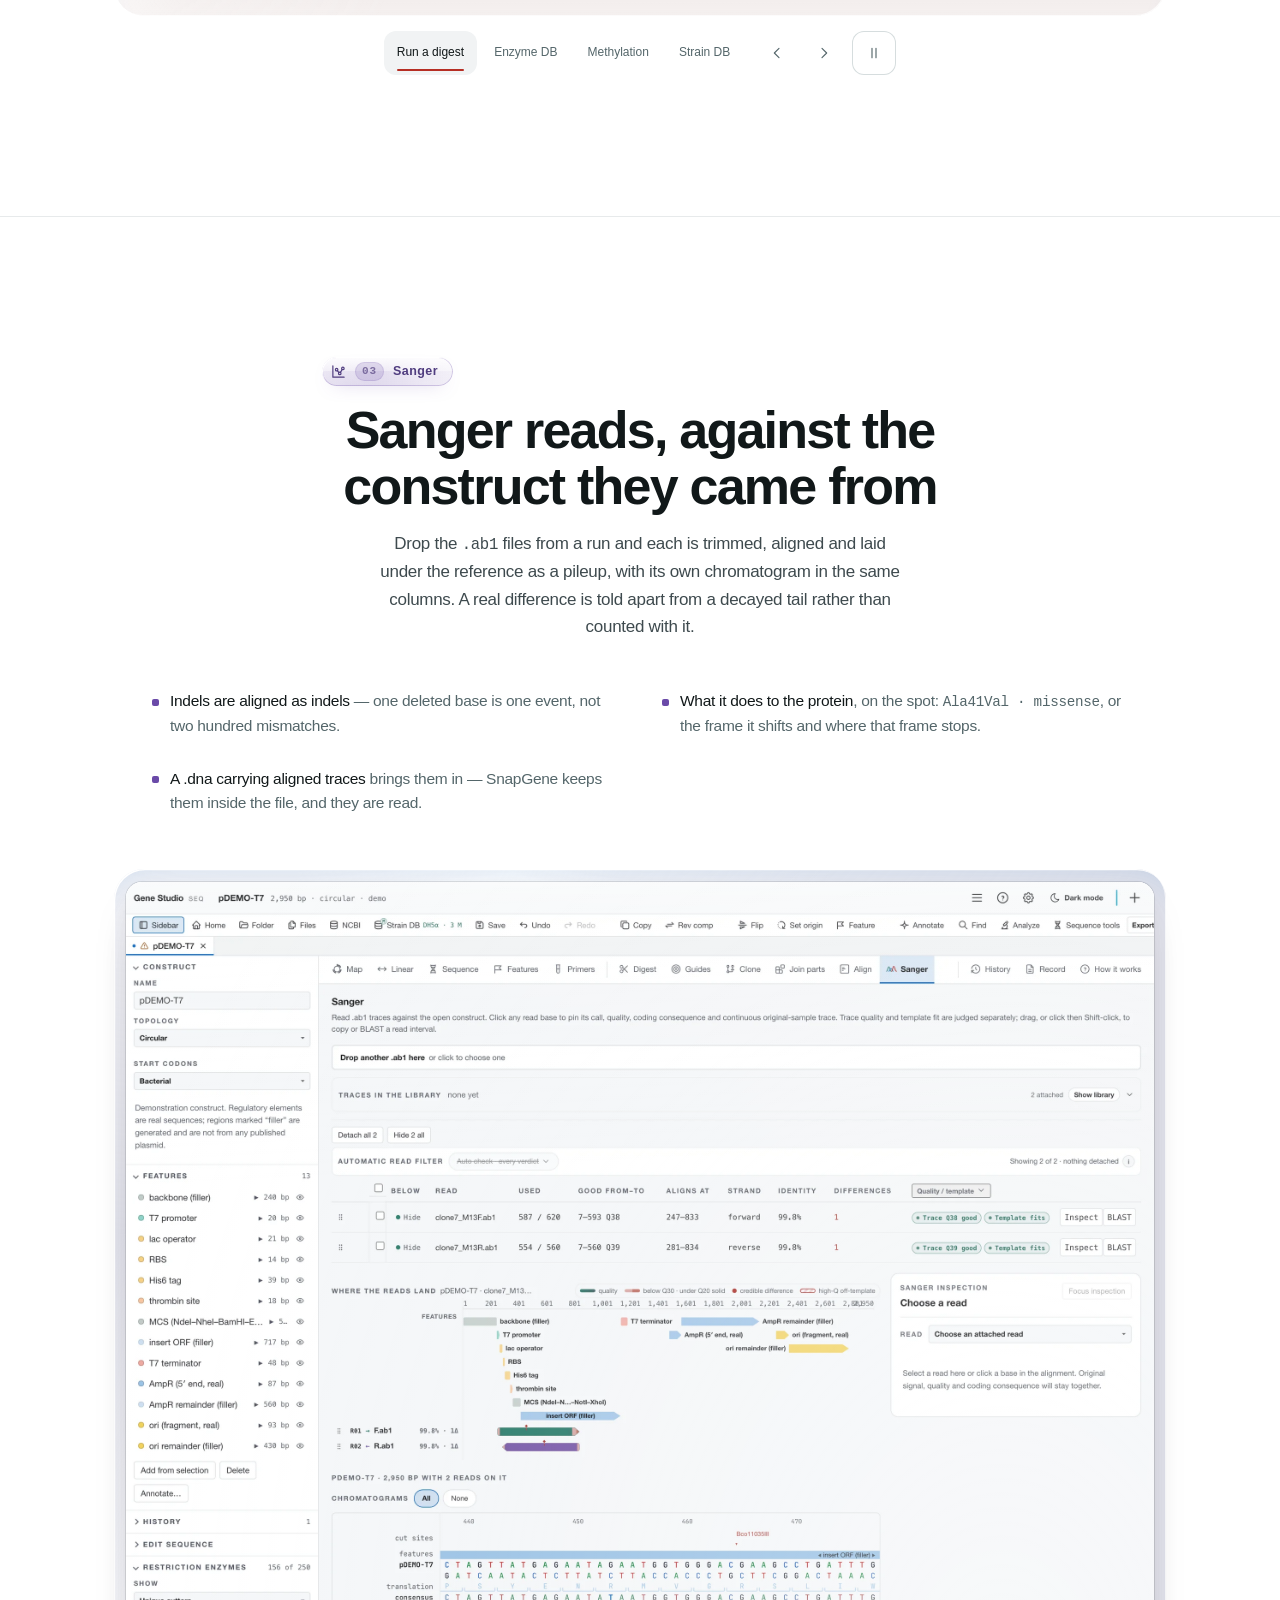
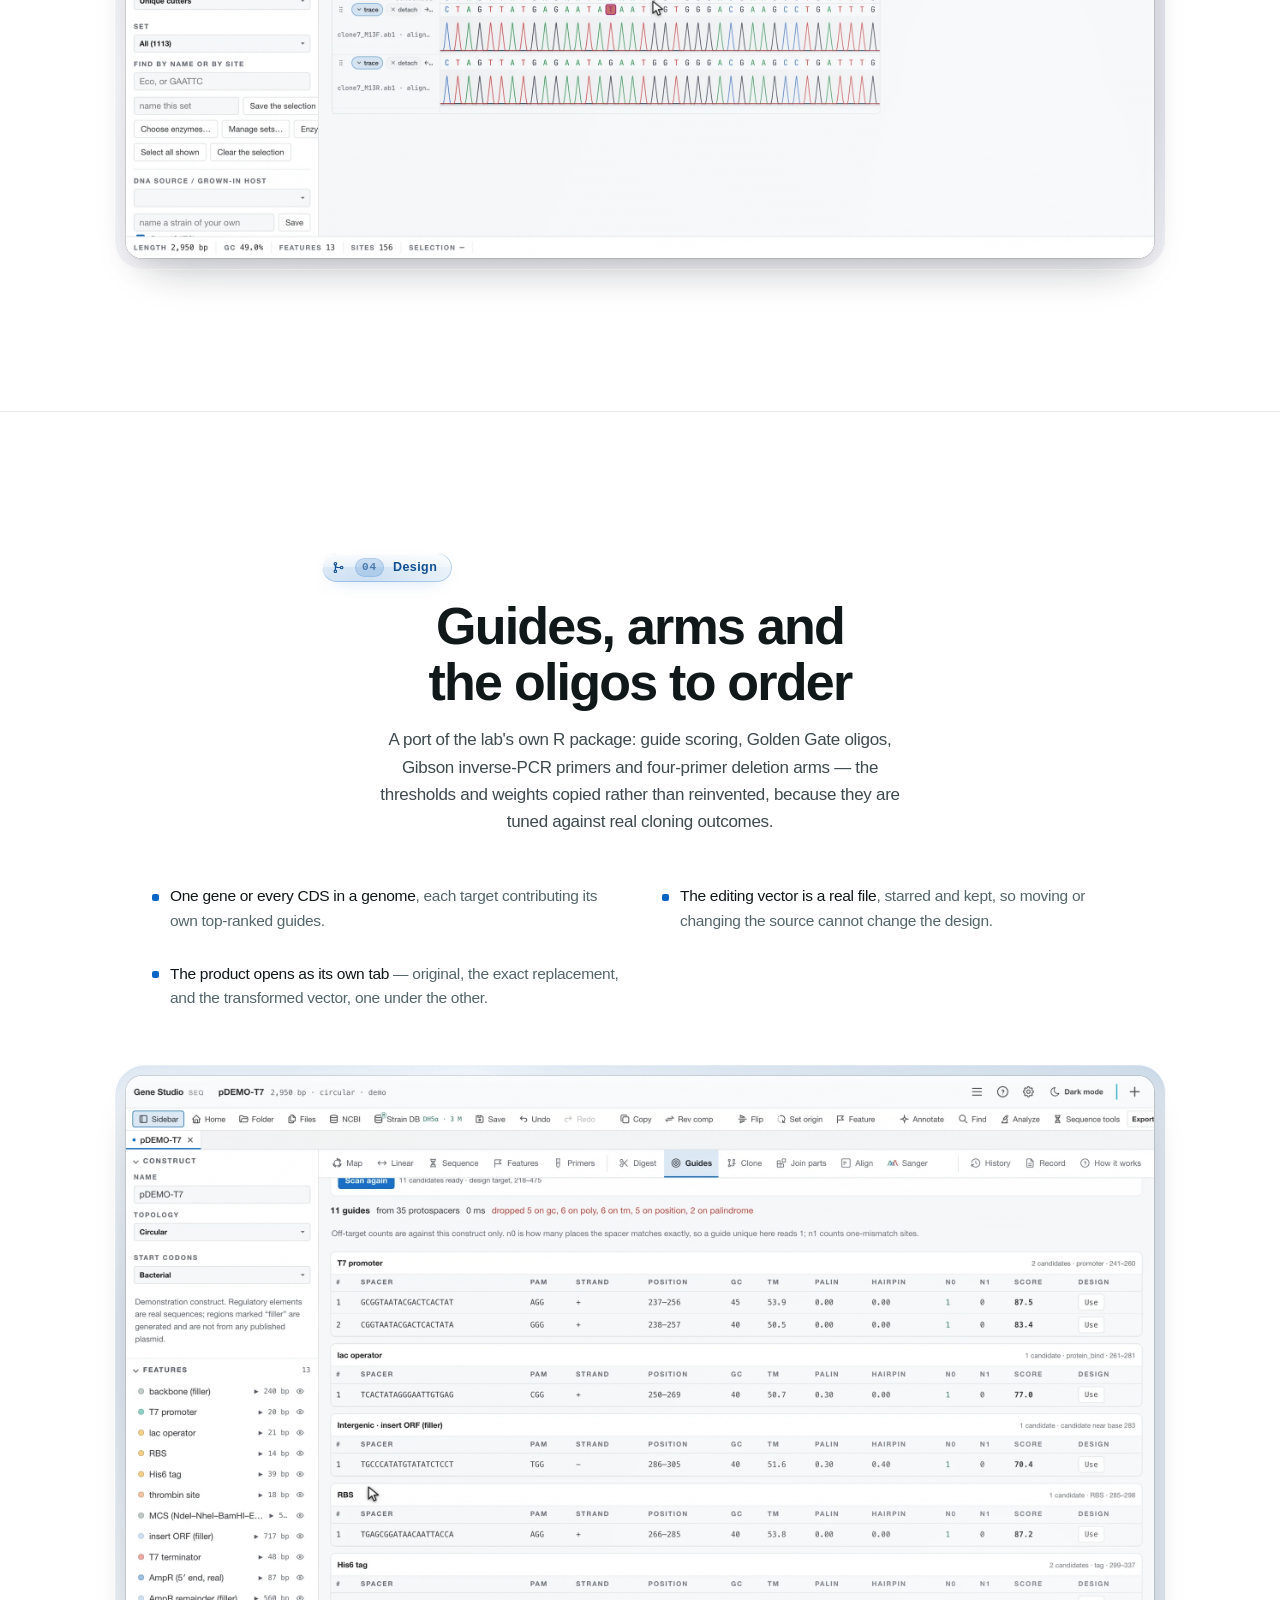
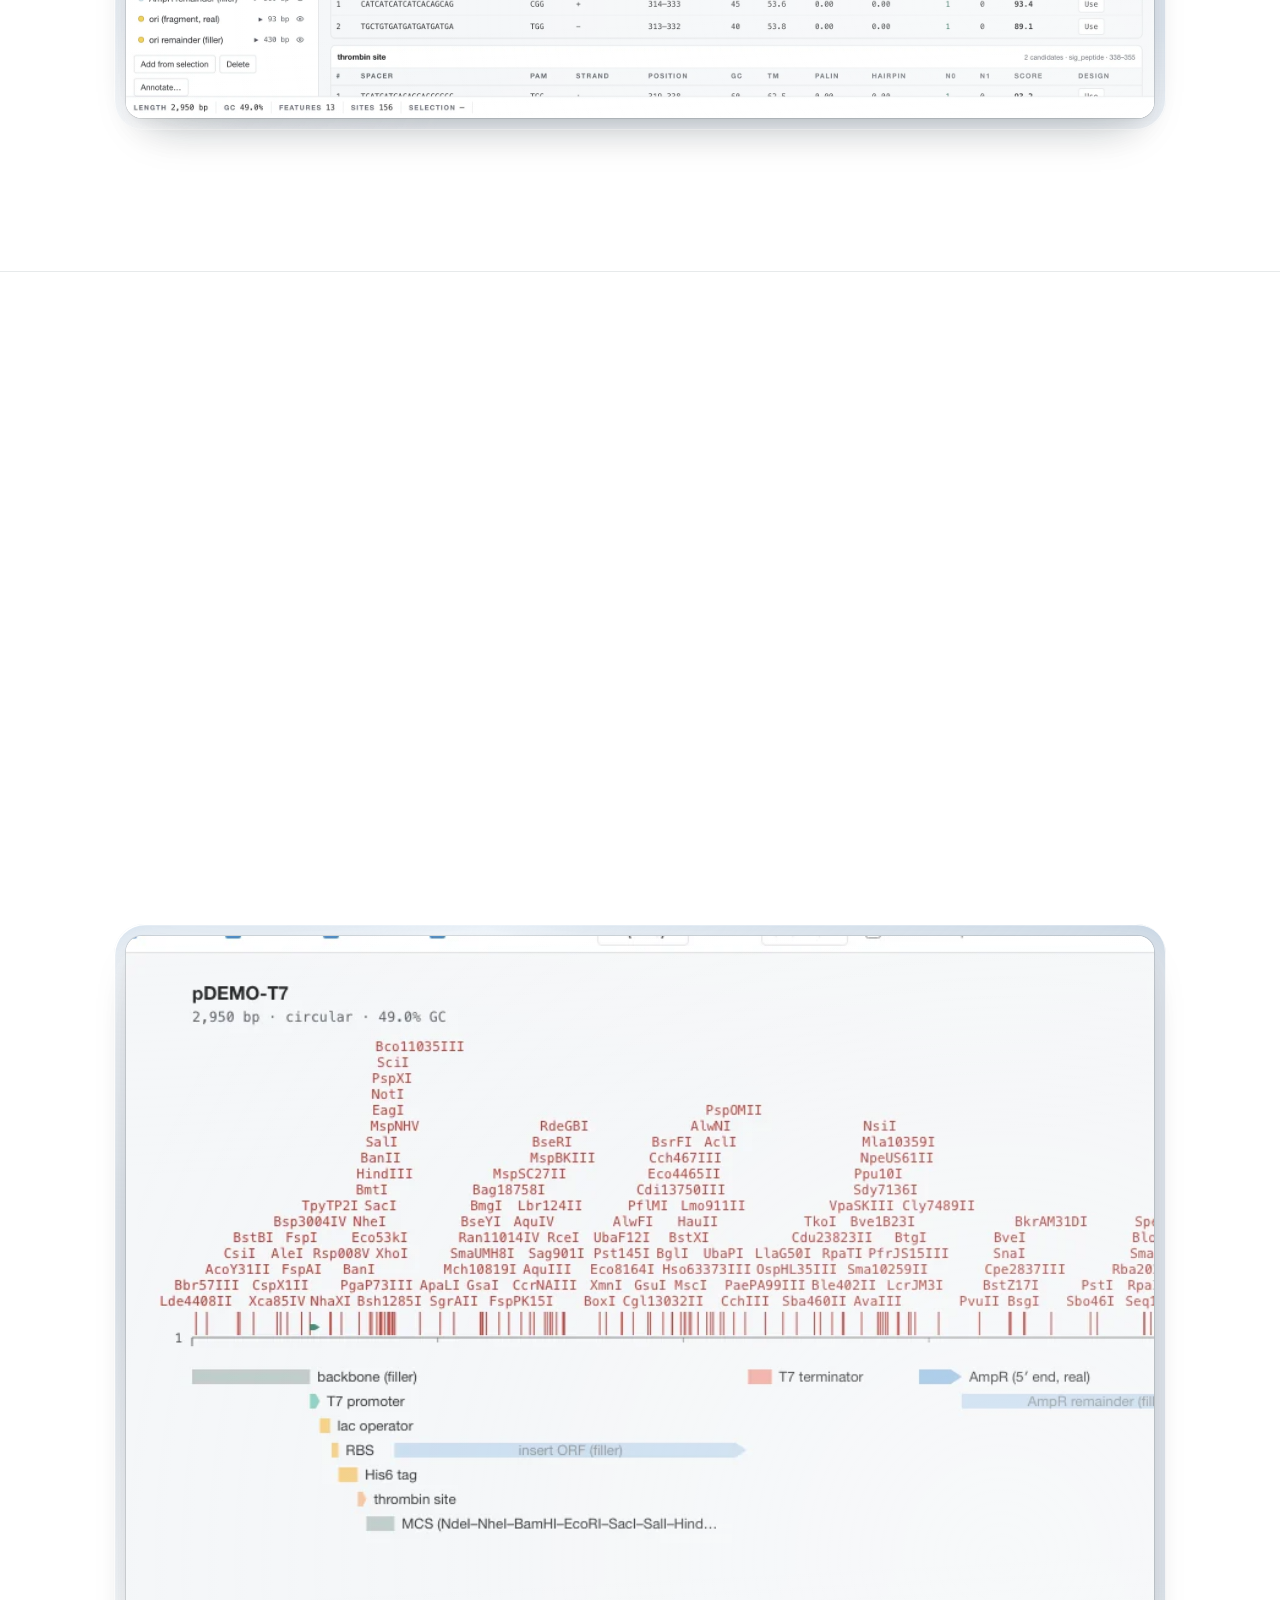
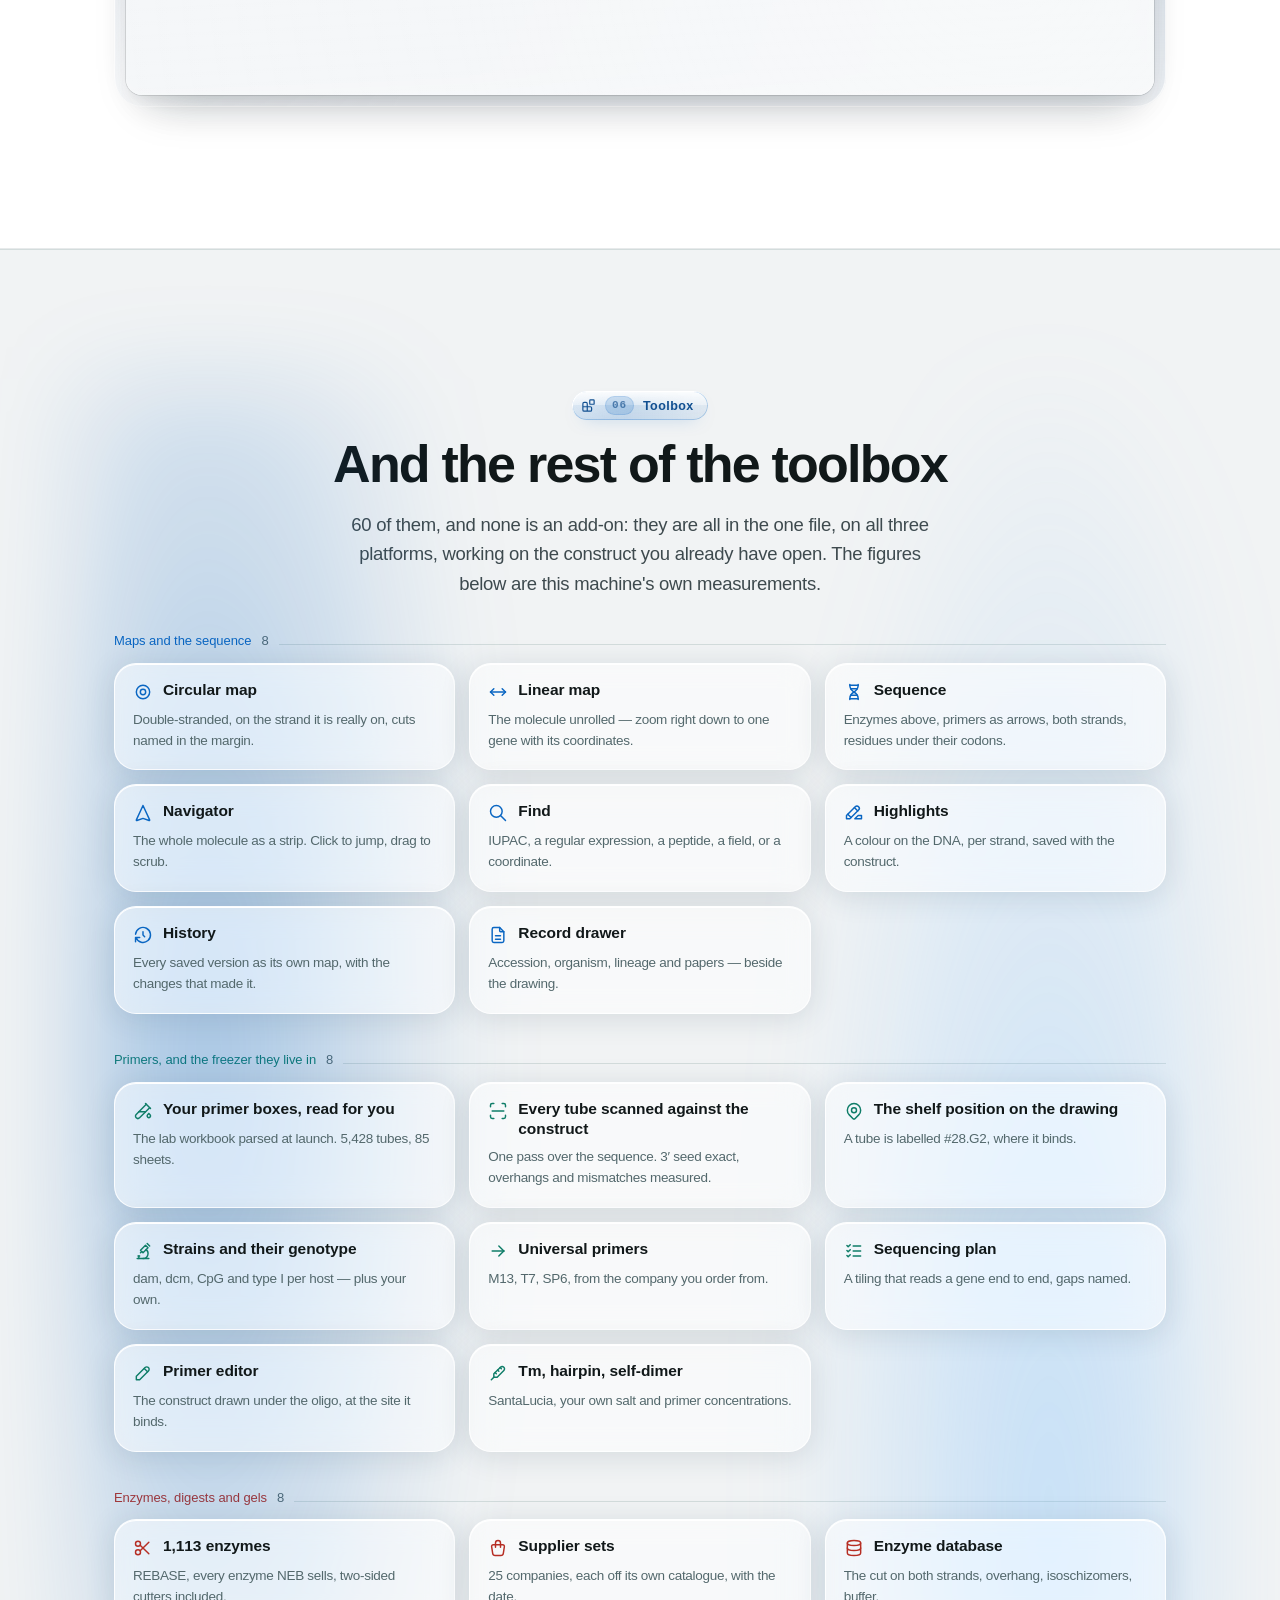
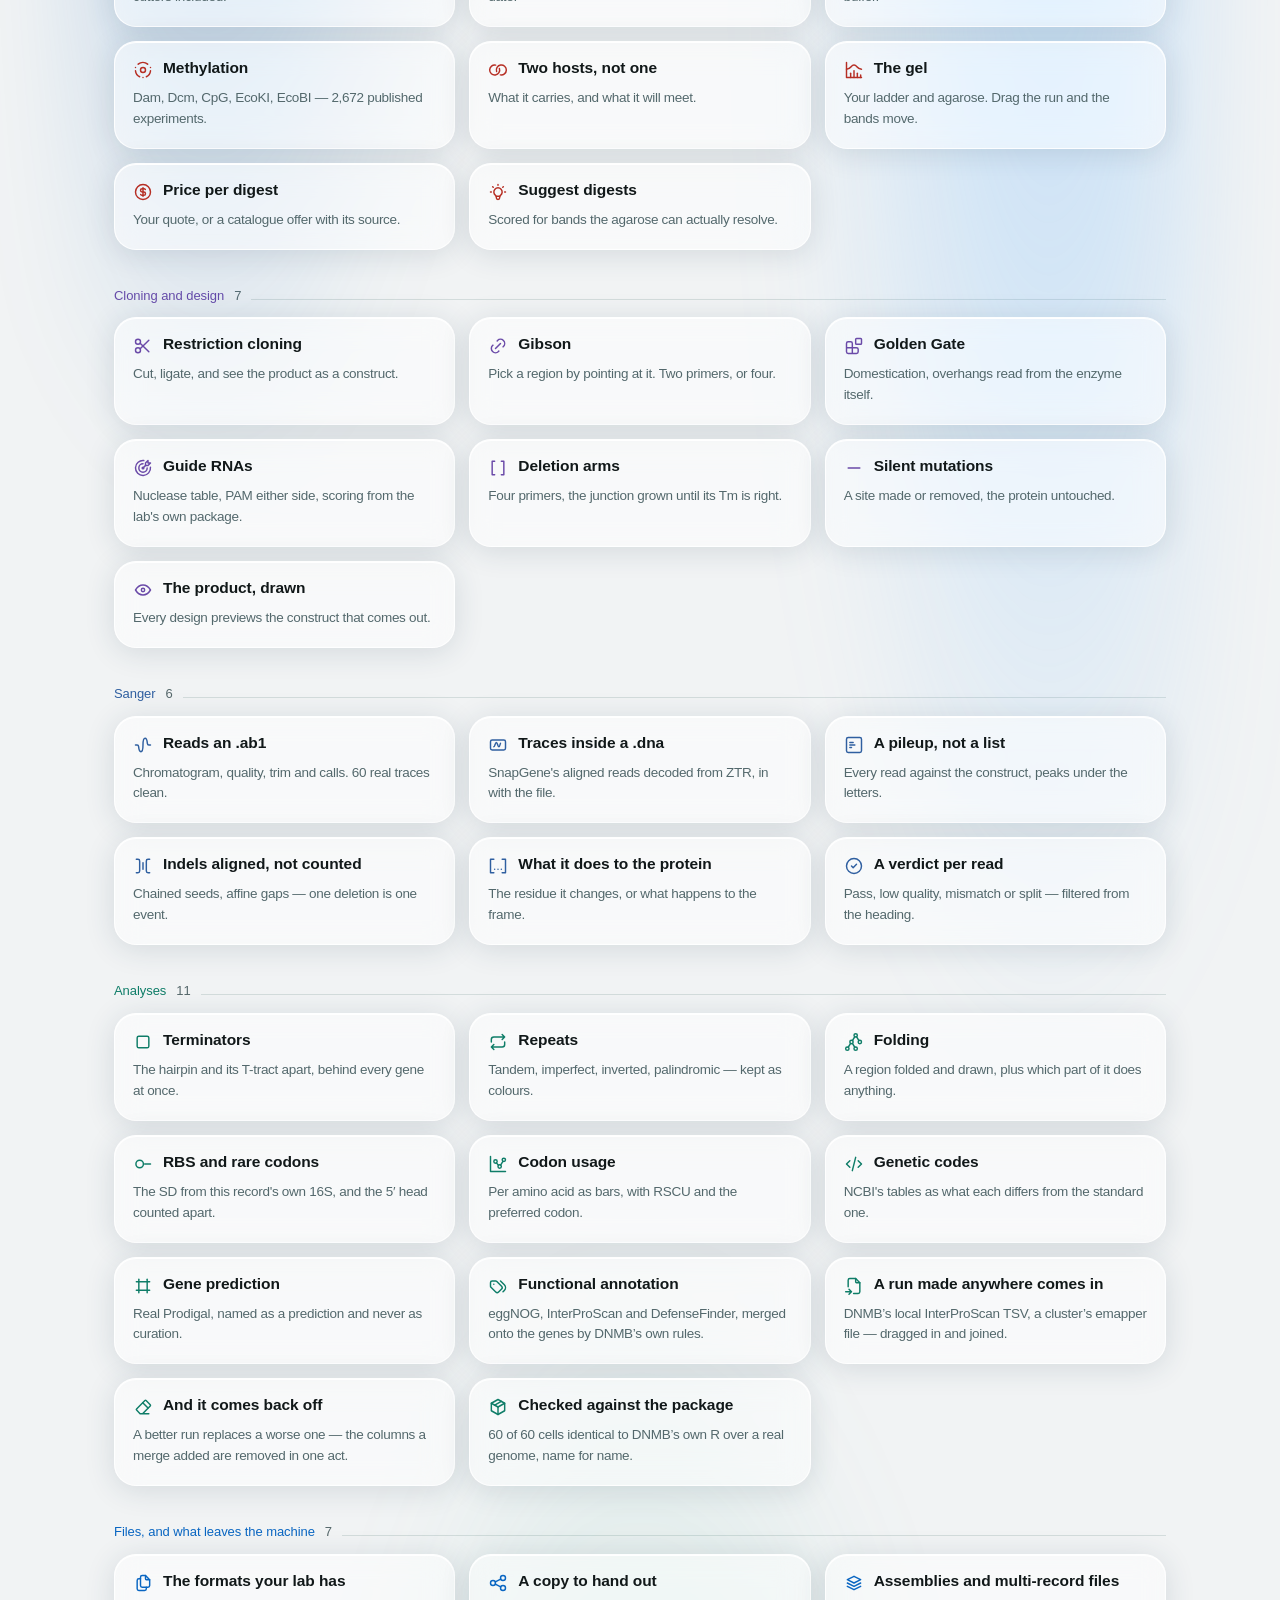
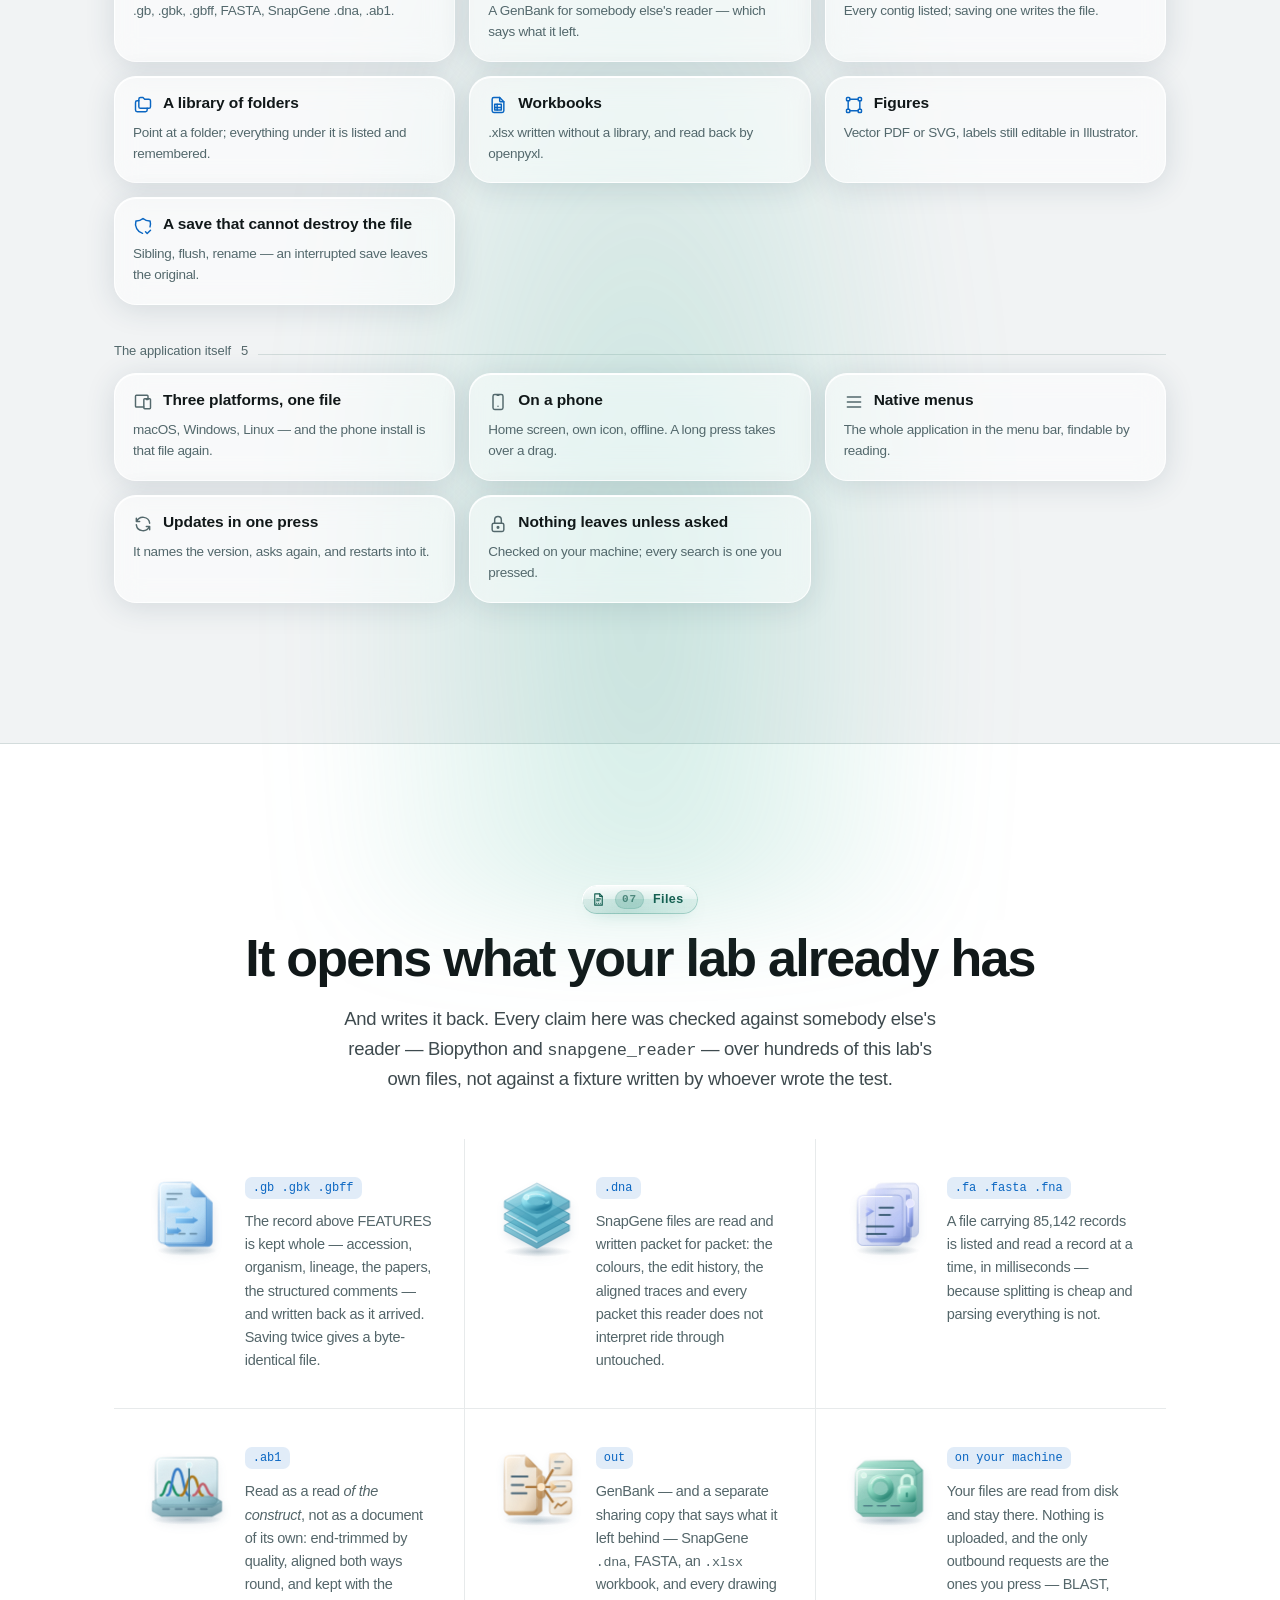
==== commit 0f6b02c3: "The landing page" ====
--- a/docs/index.html
+++ b/docs/index.html
@@ -29,6 +29,29 @@
 preference.addEventListener('change',function(){window.dispatchEvent(new Event('gs-motion'))});
 document.addEventListener('visibilitychange',function(){document.documentElement.dataset.pageHidden=String(document.hidden)});
 })()</script>
+<!-- Reload opens the introduction; ordinary section links and history keep
+     their own destinations. Run before layout can restore an old position. -->
+<script>
+(() => {
+  const navigation = performance.getEntriesByType('navigation')[0];
+  if(navigation?.type !== 'reload') return;
+  const restoration = history.scrollRestoration;
+  history.scrollRestoration = 'manual';
+  if(location.hash) history.replaceState(history.state, '', location.pathname + location.search);
+  const startAtTop = () => scrollTo({top:0, left:0, behavior:'instant'});
+  startAtTop();
+  document.addEventListener('DOMContentLoaded', startAtTop, {once:true});
+  addEventListener('pageshow', event => {
+    if(event.persisted) return;
+    startAtTop();
+    // Persisted scroll restoration can follow pageshow in the browser.
+    requestAnimationFrame(() => {
+      startAtTop();
+      history.scrollRestoration = restoration;
+    });
+  }, {once:true});
+})();
+</script>
 <meta property="og:title" content="Gene Studio">
 <meta property="og:description" content="A plasmid workbench that opens what your lab already has — GenBank, SnapGene .dna, FASTA and Sanger traces — and writes them back without losing what was in them.">
 <meta property="og:type" content="website">
@@ -63,13 +86,13 @@
 <link rel="preload" href="font/inter-latin.woff2" as="font" type="font/woff2" crossorigin>
 <link rel="preload" href="font/inter-tight-latin.woff2" as="font" type="font/woff2" crossorigin>
 <link rel="stylesheet" href="font/fonts.css?v=20260828">
-<link rel="stylesheet" href="base.css?v=20260918-hero1">
-<link rel="stylesheet" href="ambient-ribbons.css?v=20260918-hero1">
-<link rel="stylesheet" href="section-motion.css?v=20260918-hero1">
-<link rel="stylesheet" href="hero.css?v=20260918-hero1">
-<script src="hero-reel.js?v=20260918-hero1" defer></script>
-<script src="section-motion.js?v=20260918-hero1" defer></script>
-<script src="ambient-ribbons.js?v=20260918-hero1" defer></script>
+<link rel="stylesheet" href="base.css?v=20260918-scroll1">
+<link rel="stylesheet" href="ambient-ribbons.css?v=20260918-scroll1">
+<link rel="stylesheet" href="section-motion.css?v=20260918-scroll1">
+<link rel="stylesheet" href="hero.css?v=20260918-scroll1">
+<script src="hero-reel.js?v=20260918-scroll1" defer></script>
+<script src="section-motion.js?v=20260918-scroll1" defer></script>
+<script src="ambient-ribbons.js?v=20260918-scroll1" defer></script>
 </head>
 <body>
 <!-- **A phone reports its own state, so nobody has to guess at it.** Open the
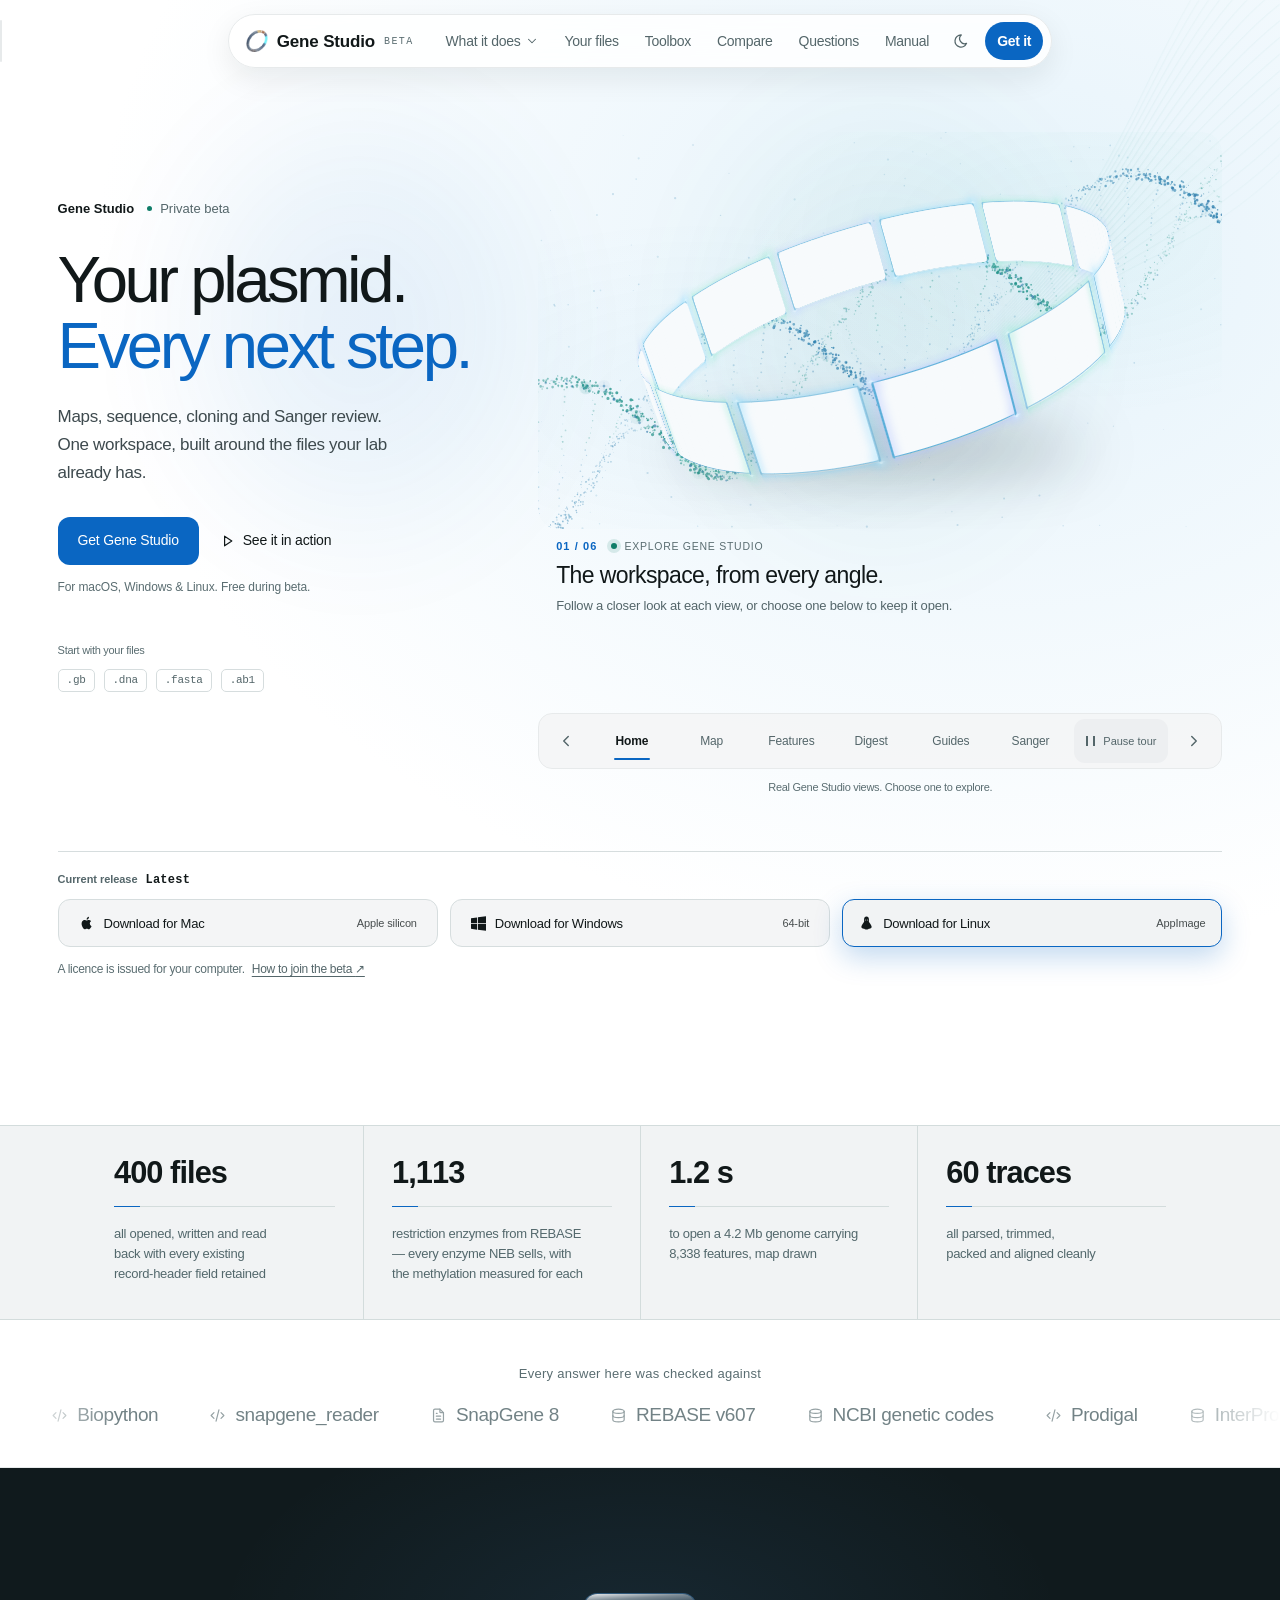
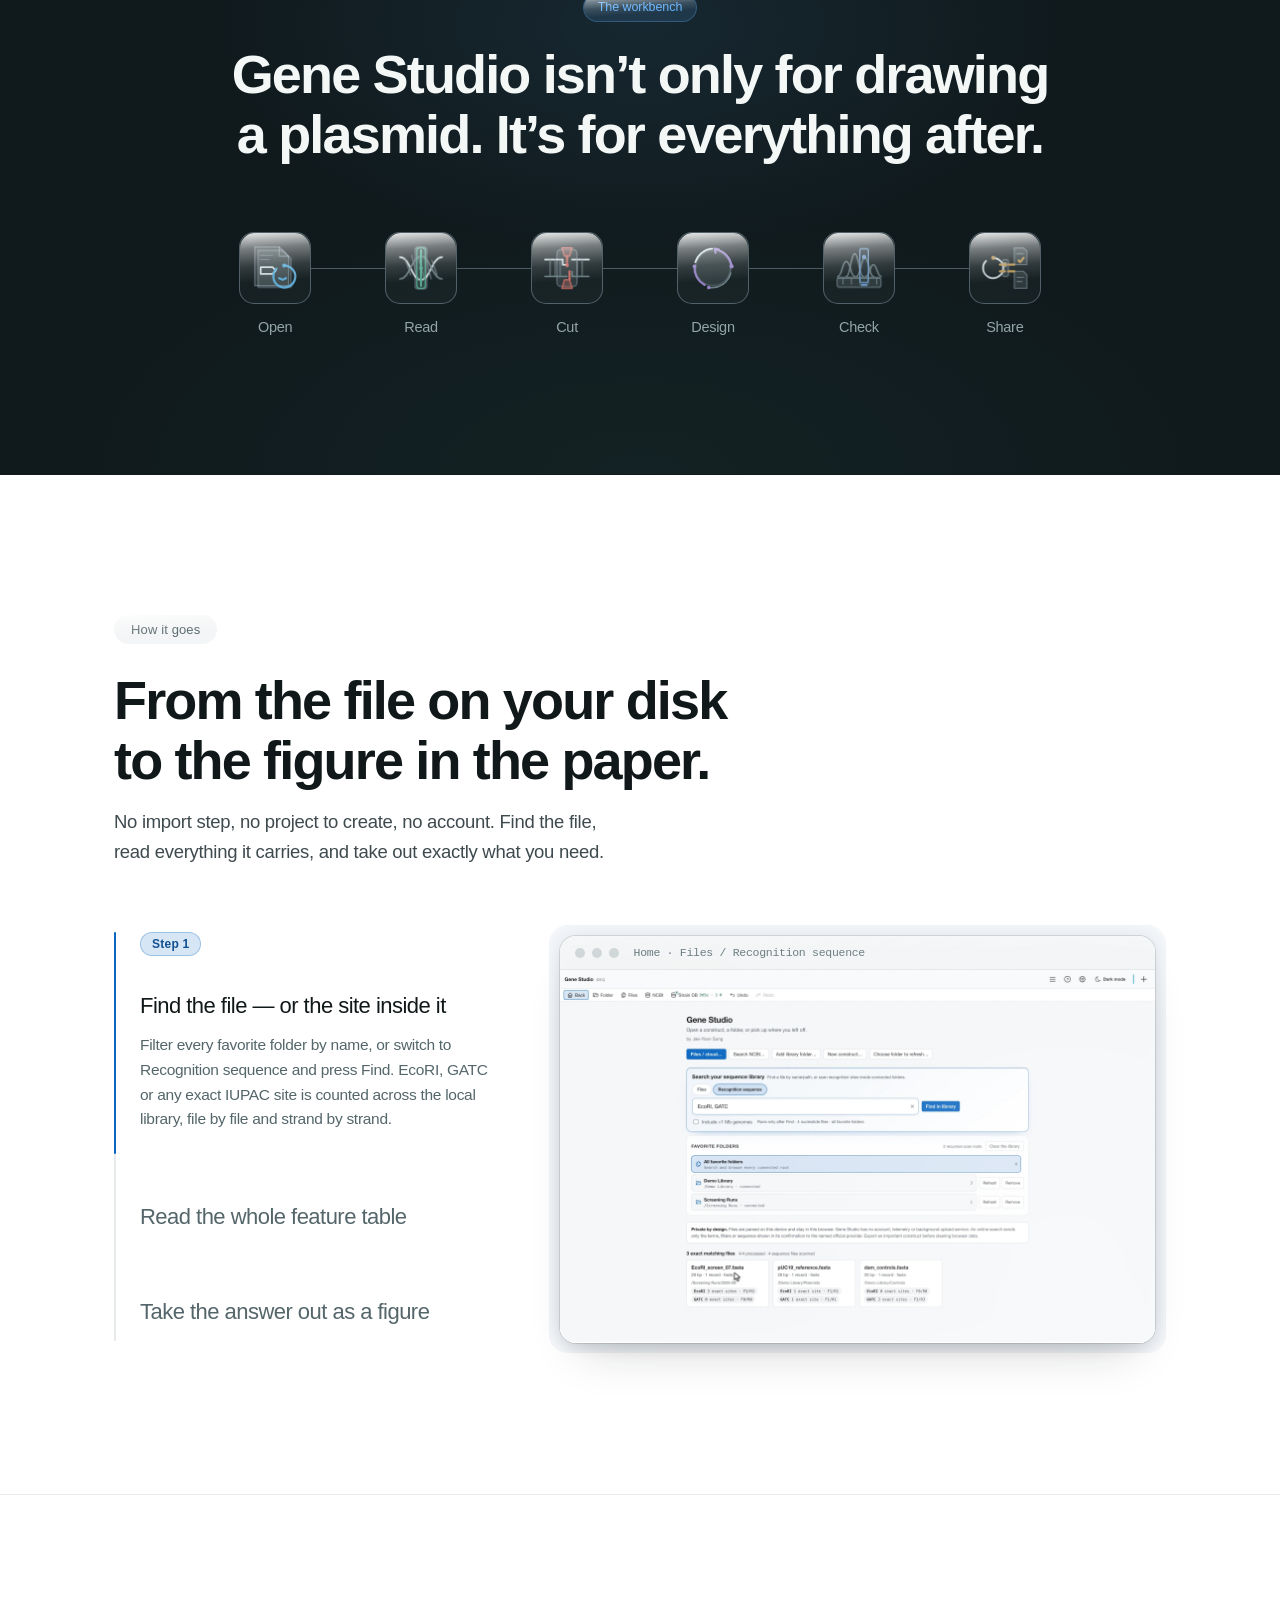
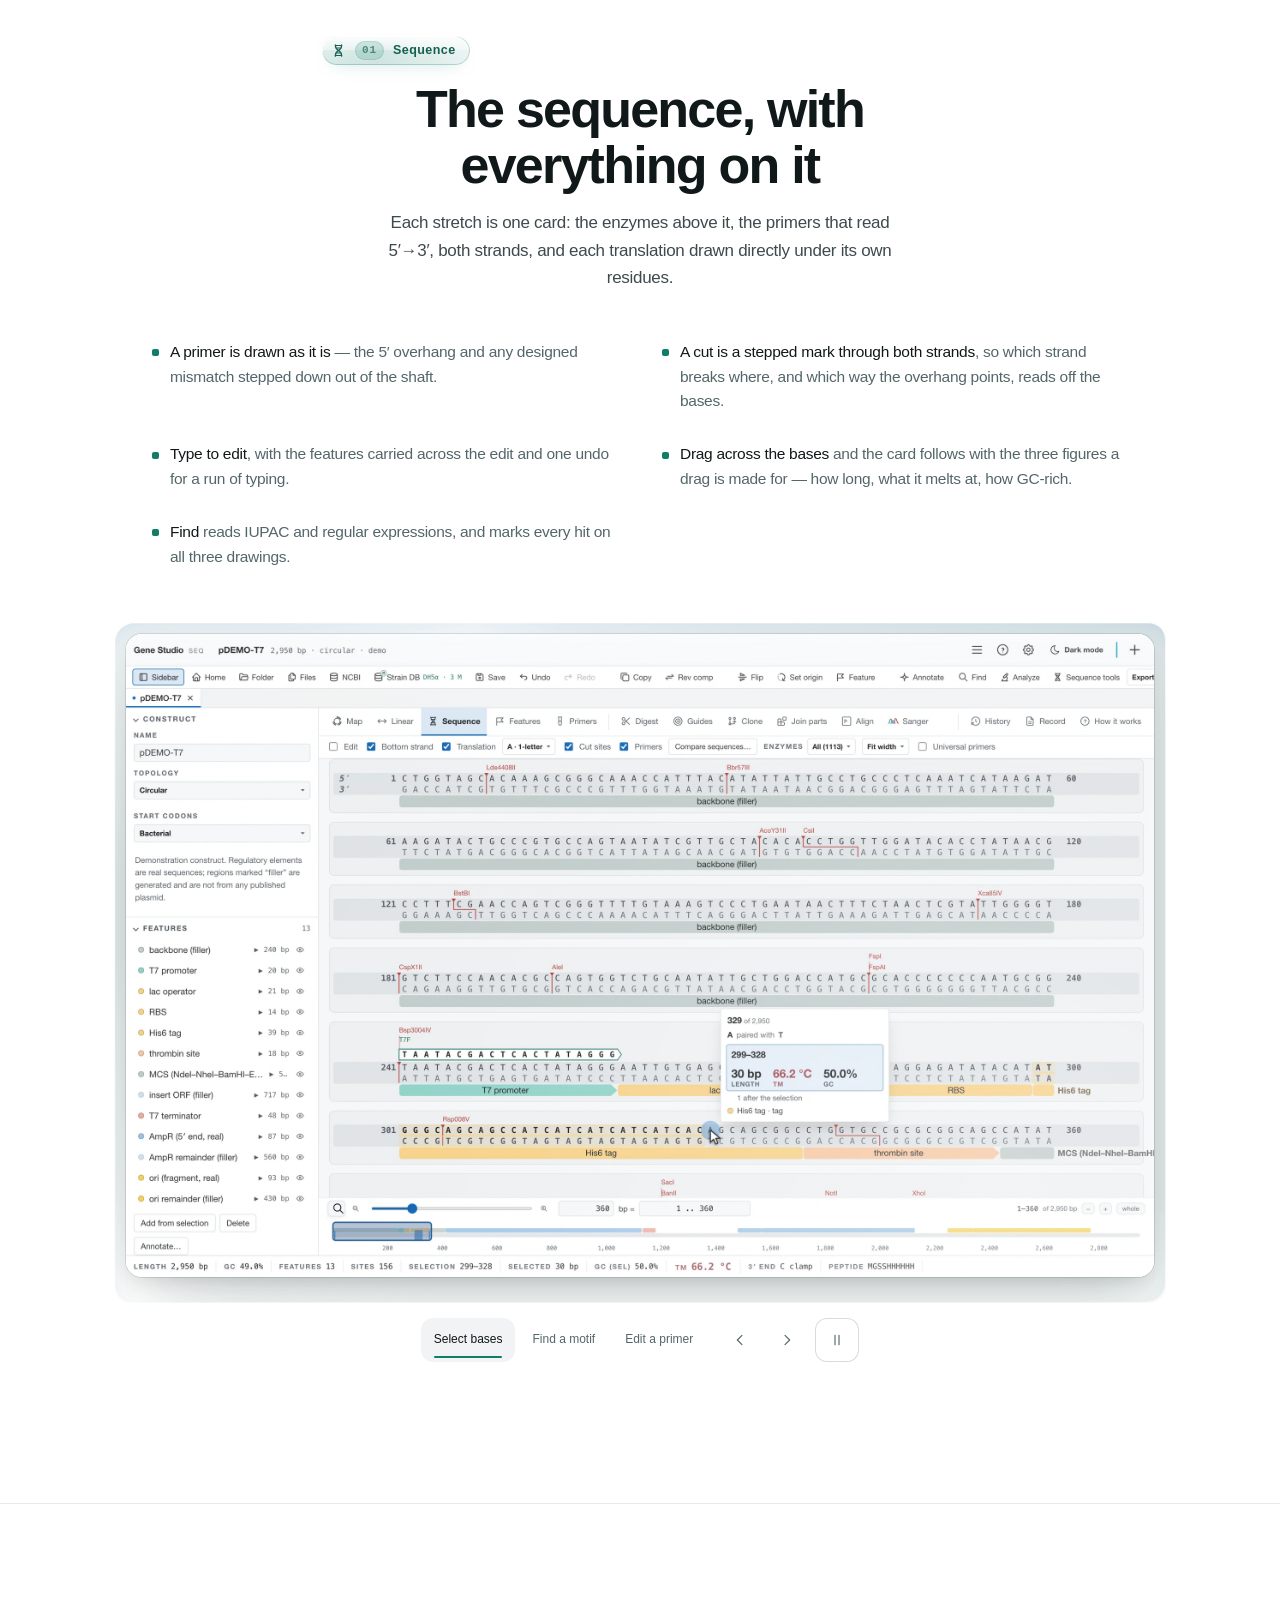
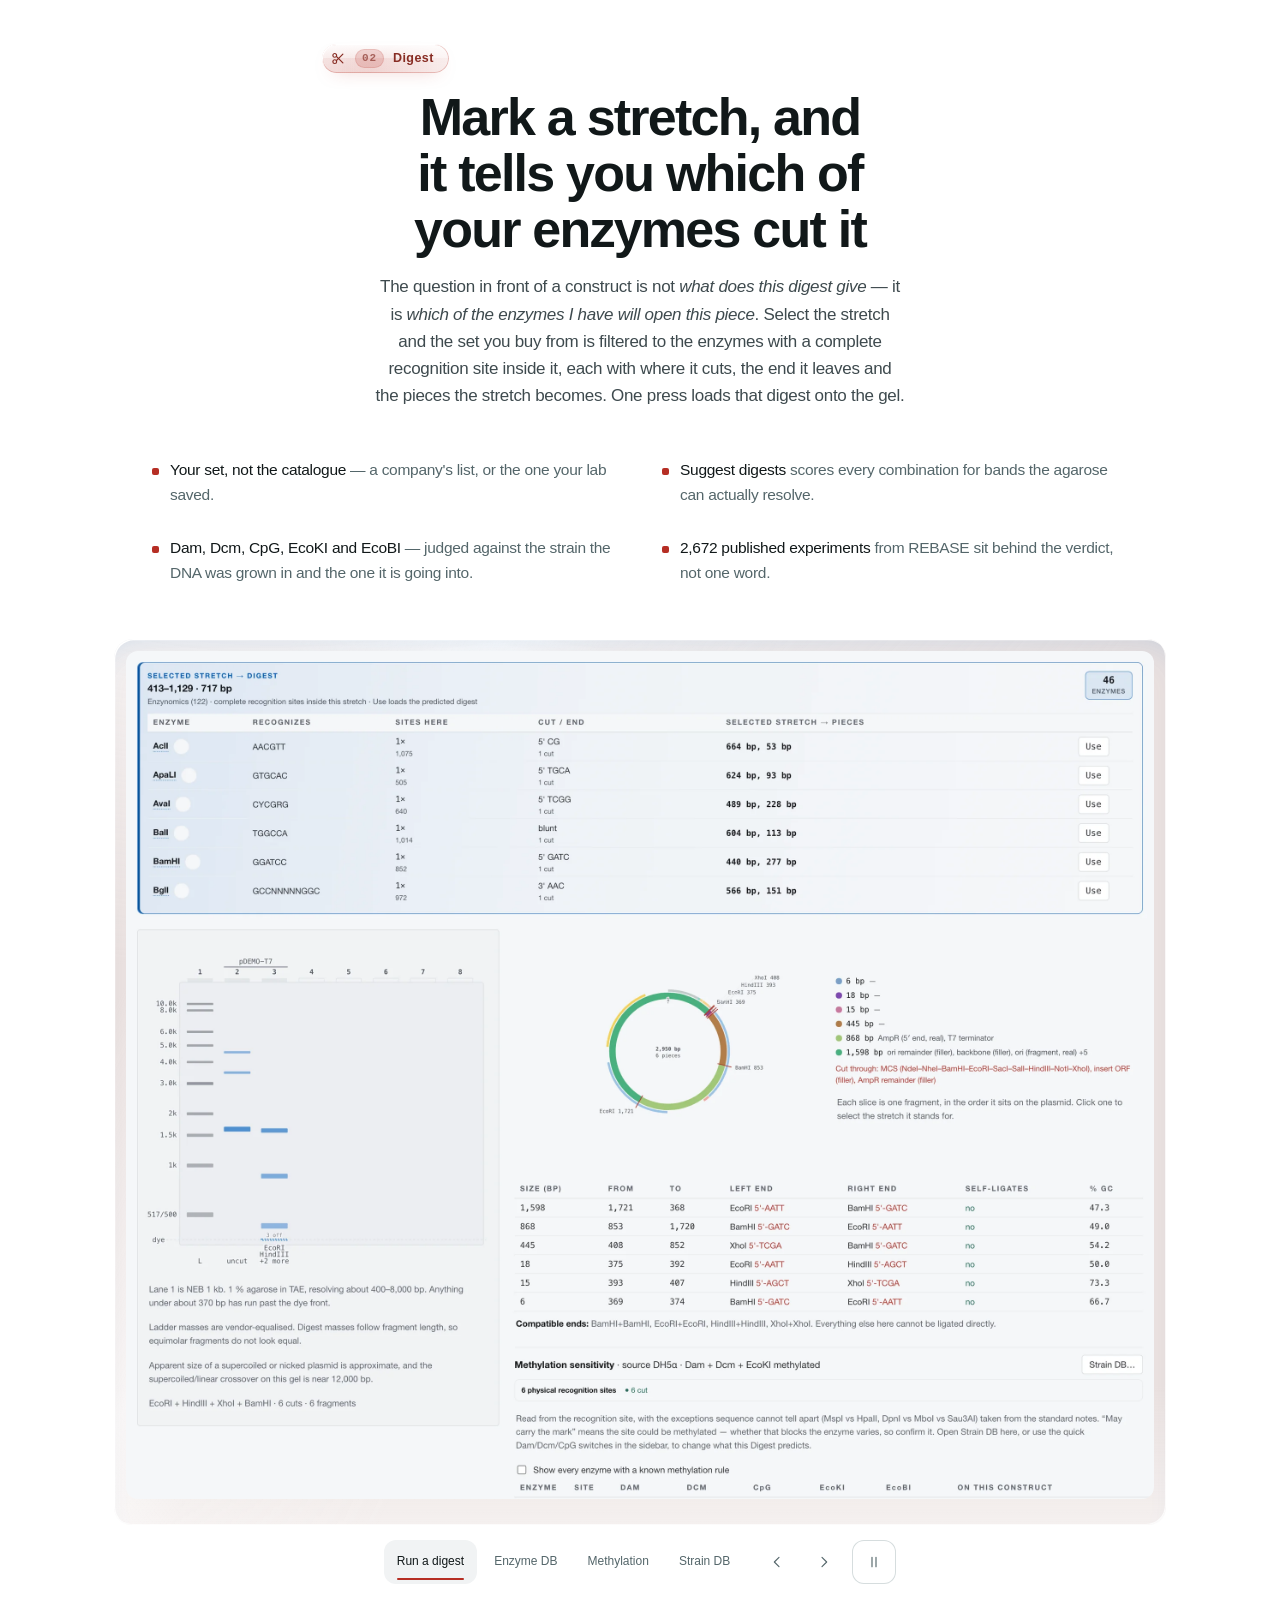
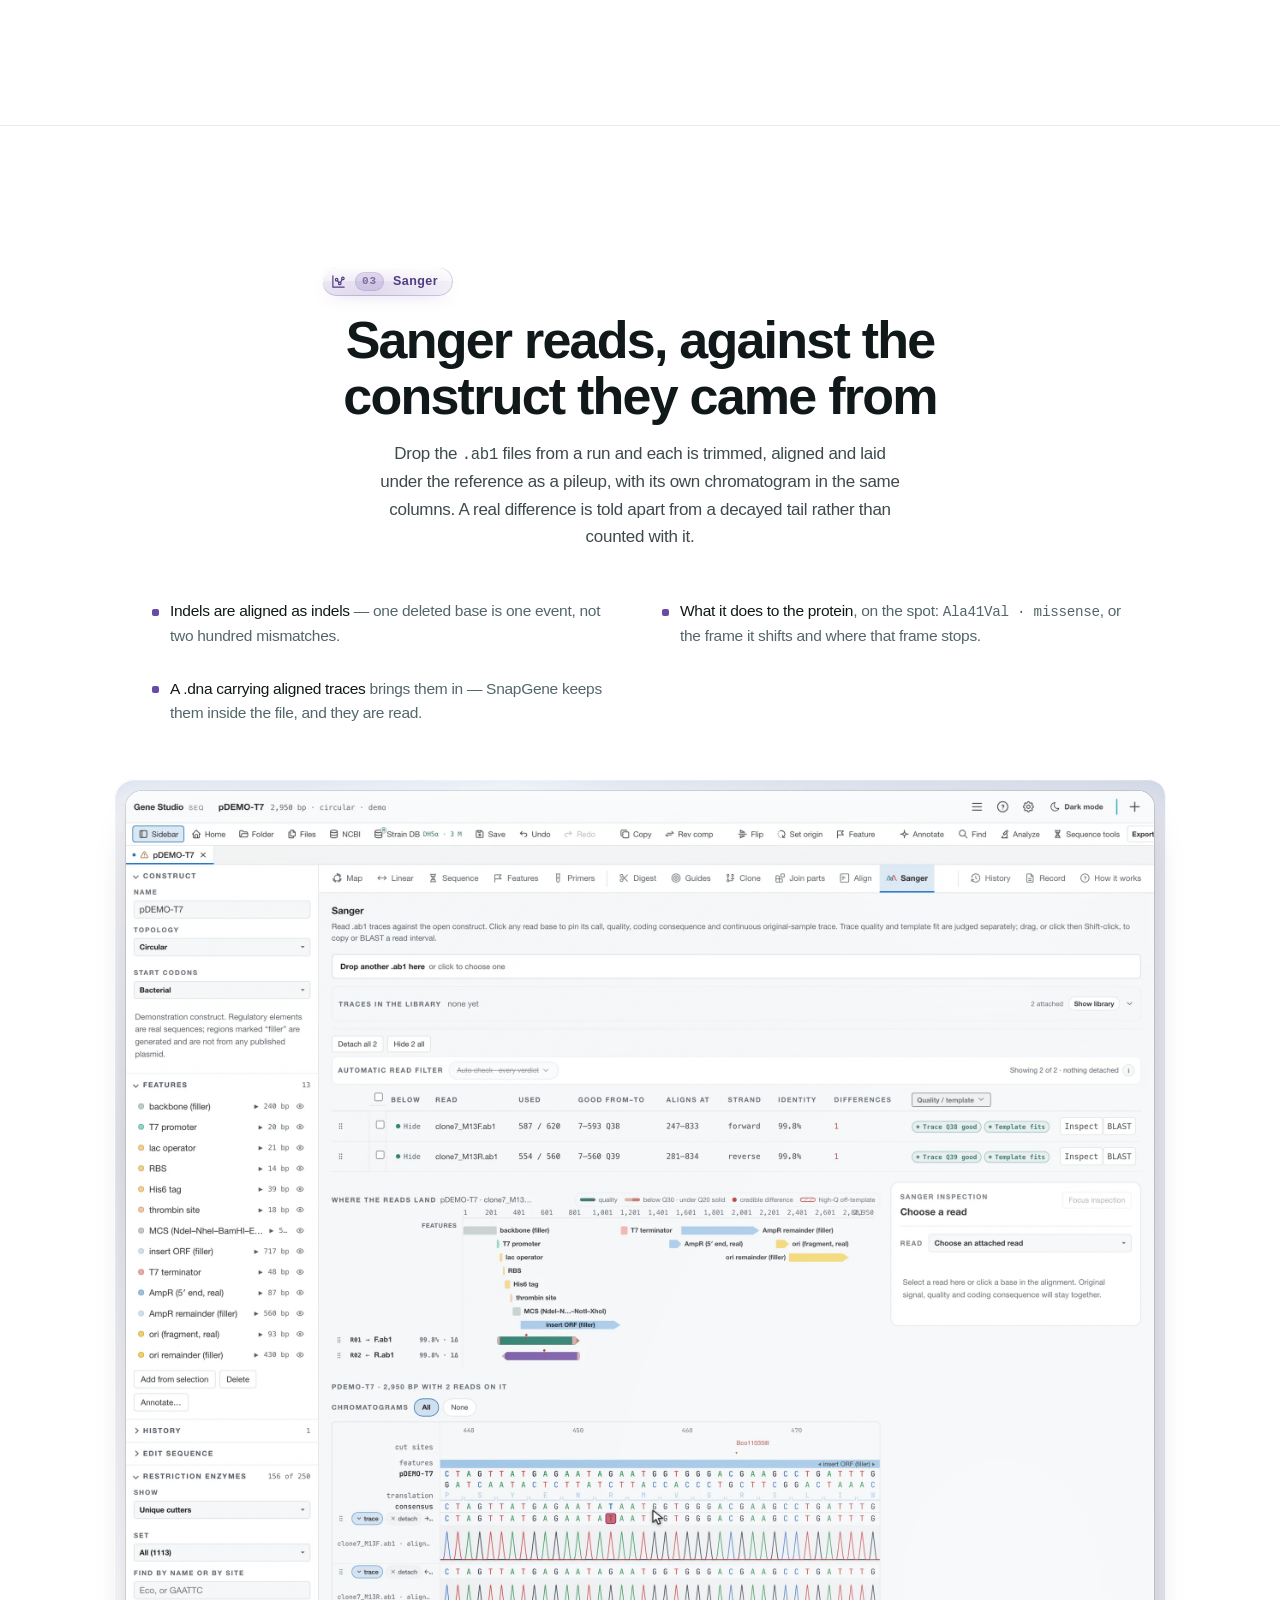
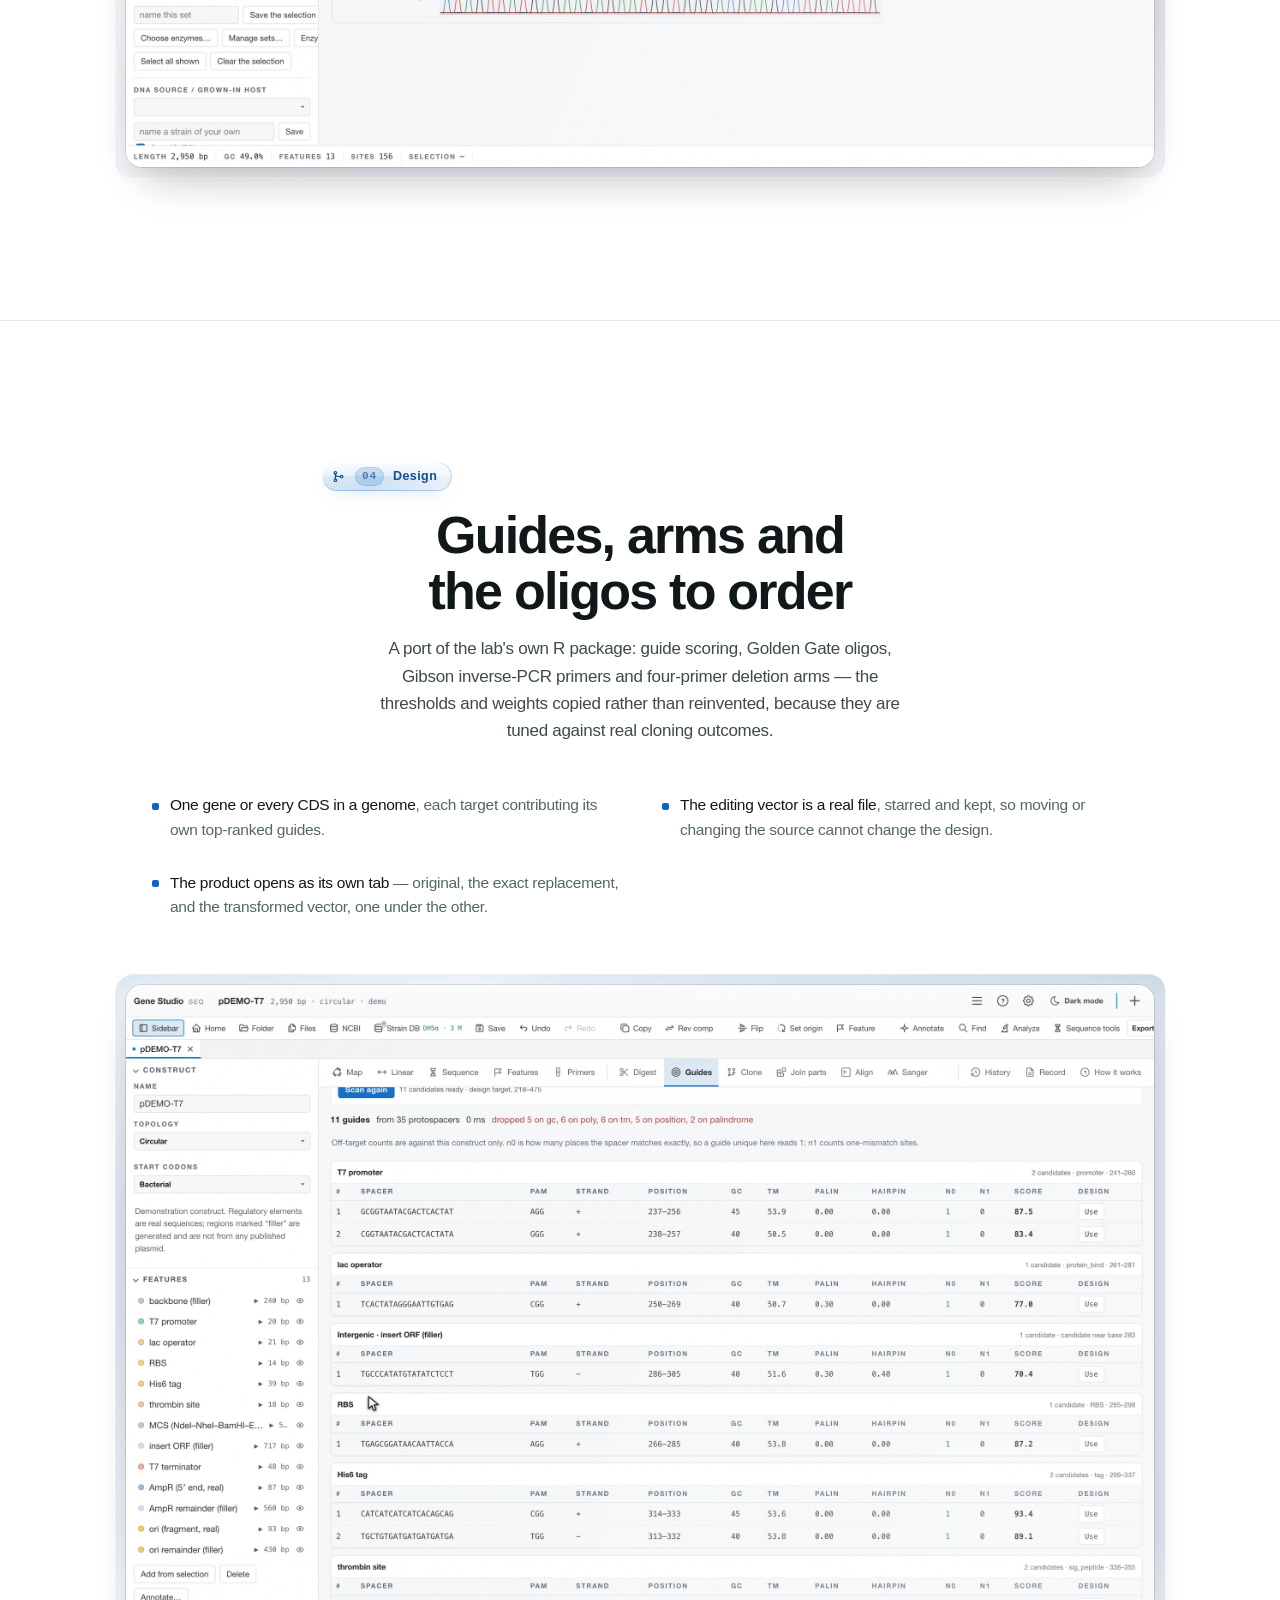
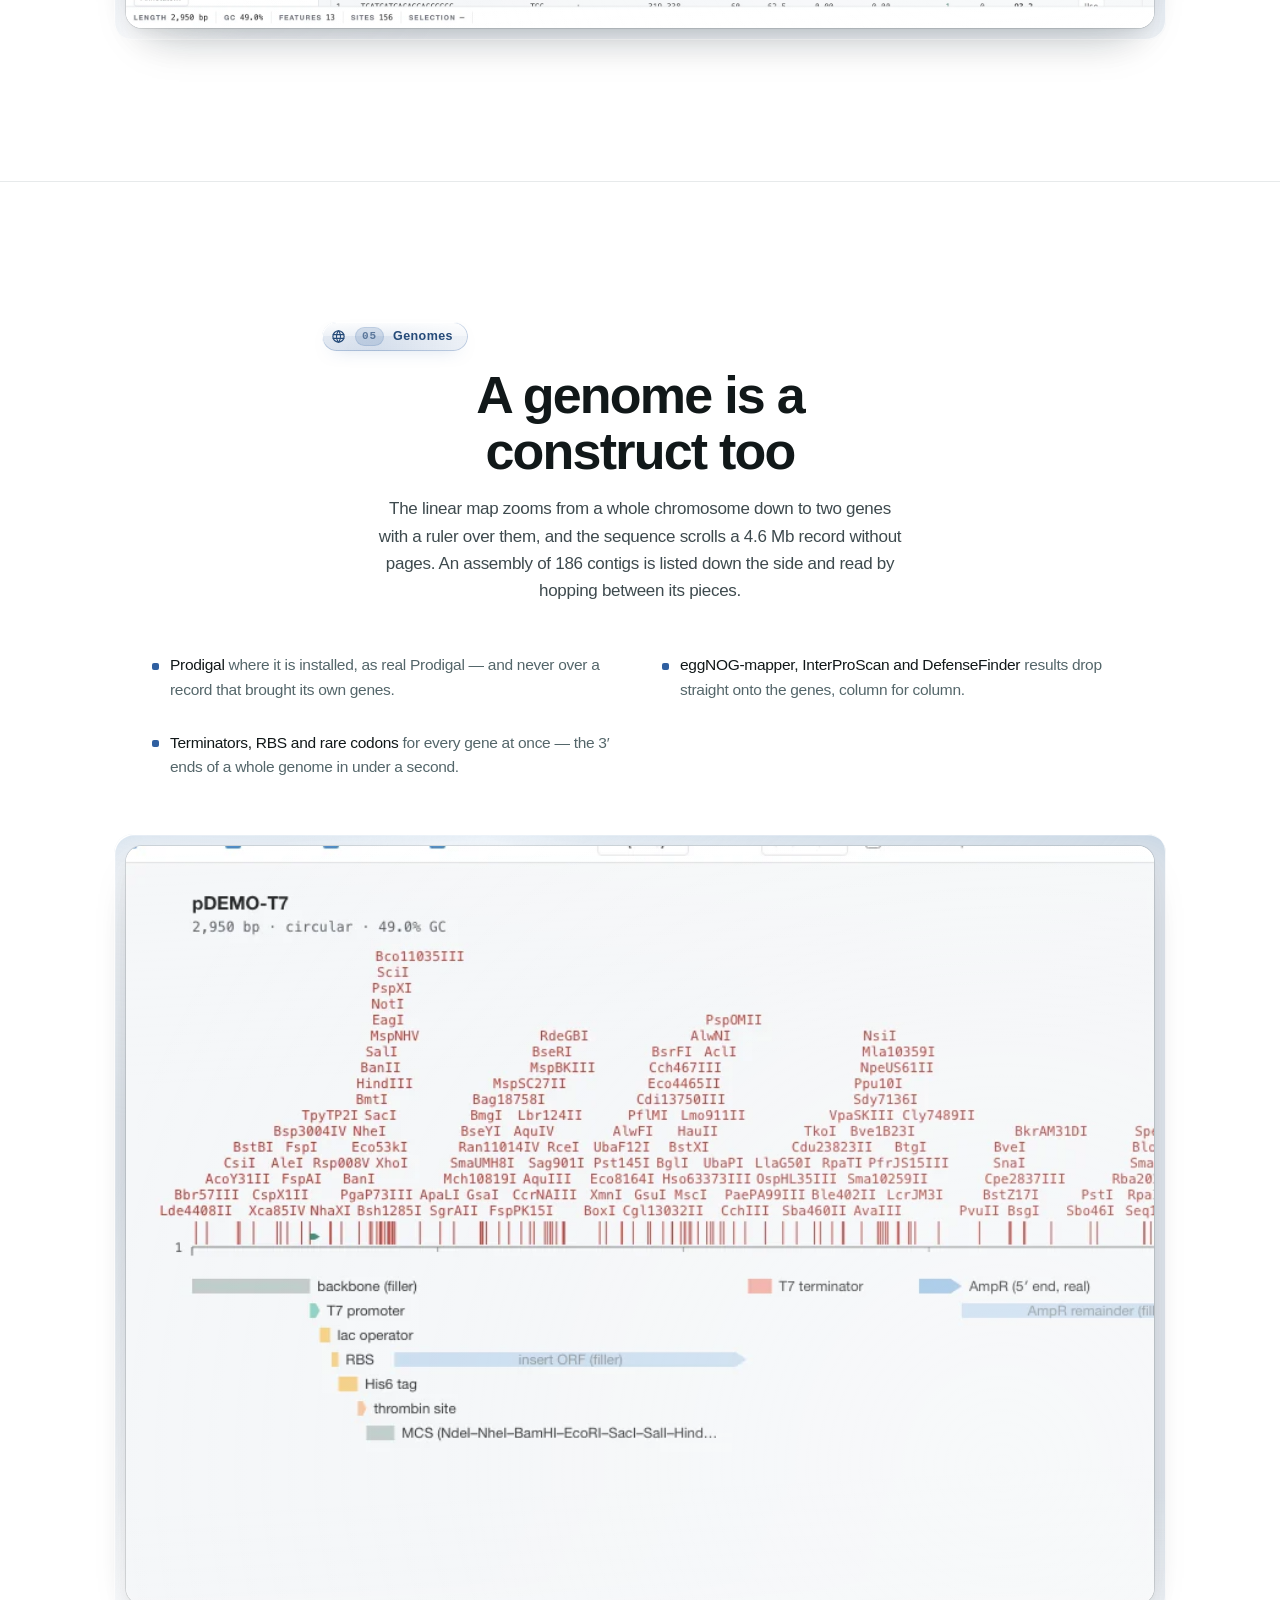
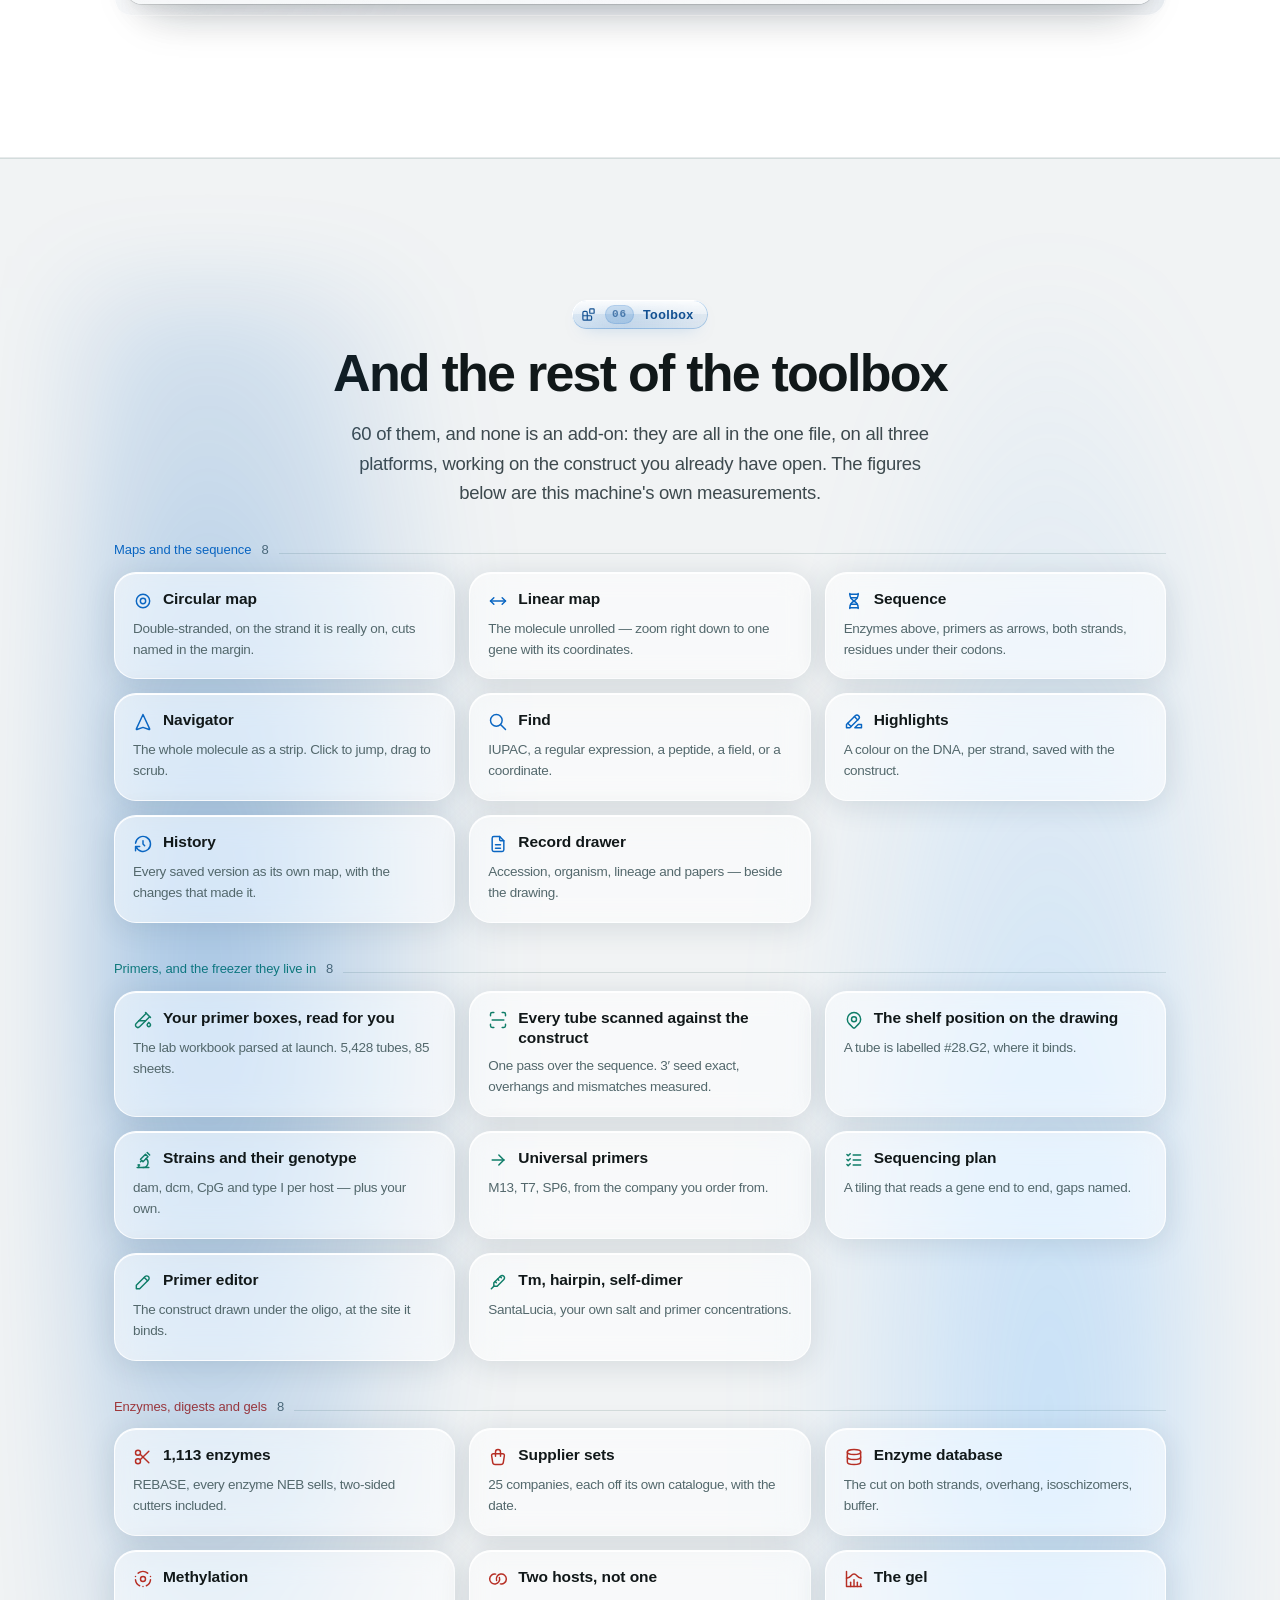
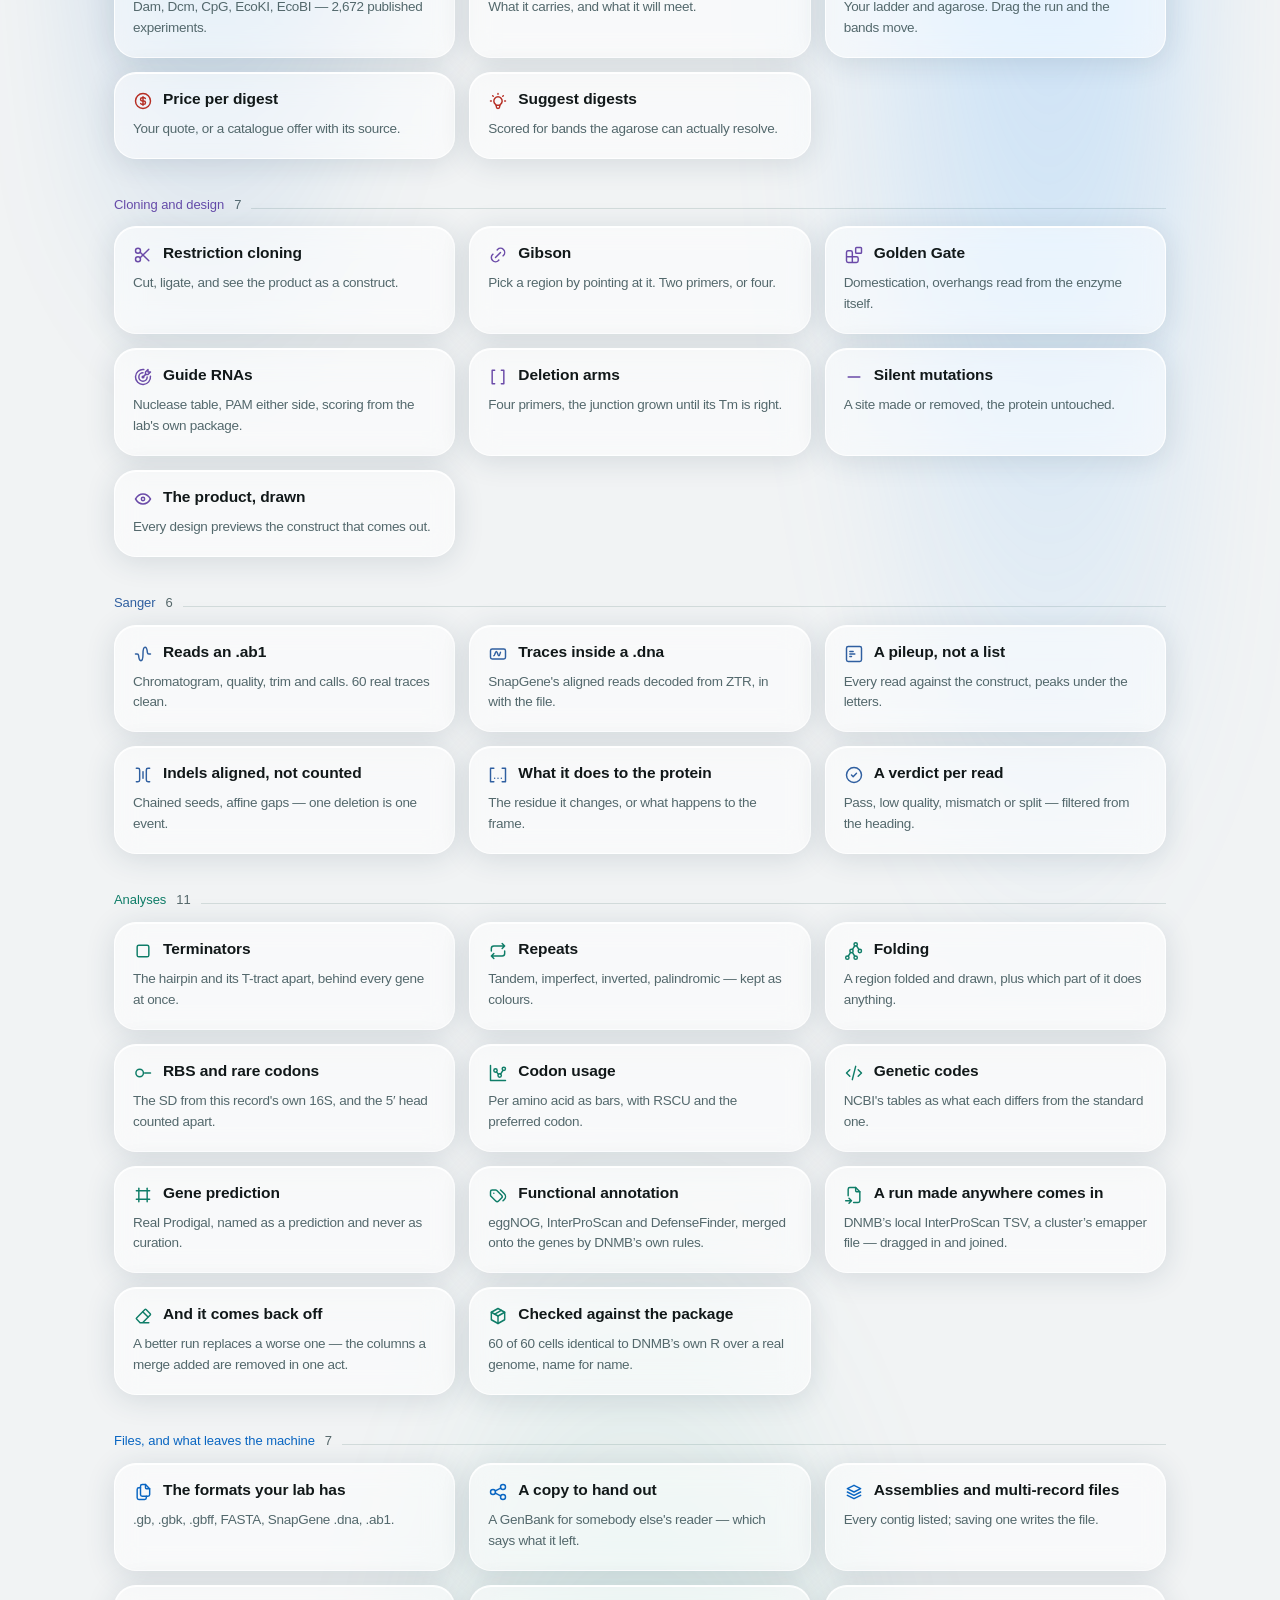
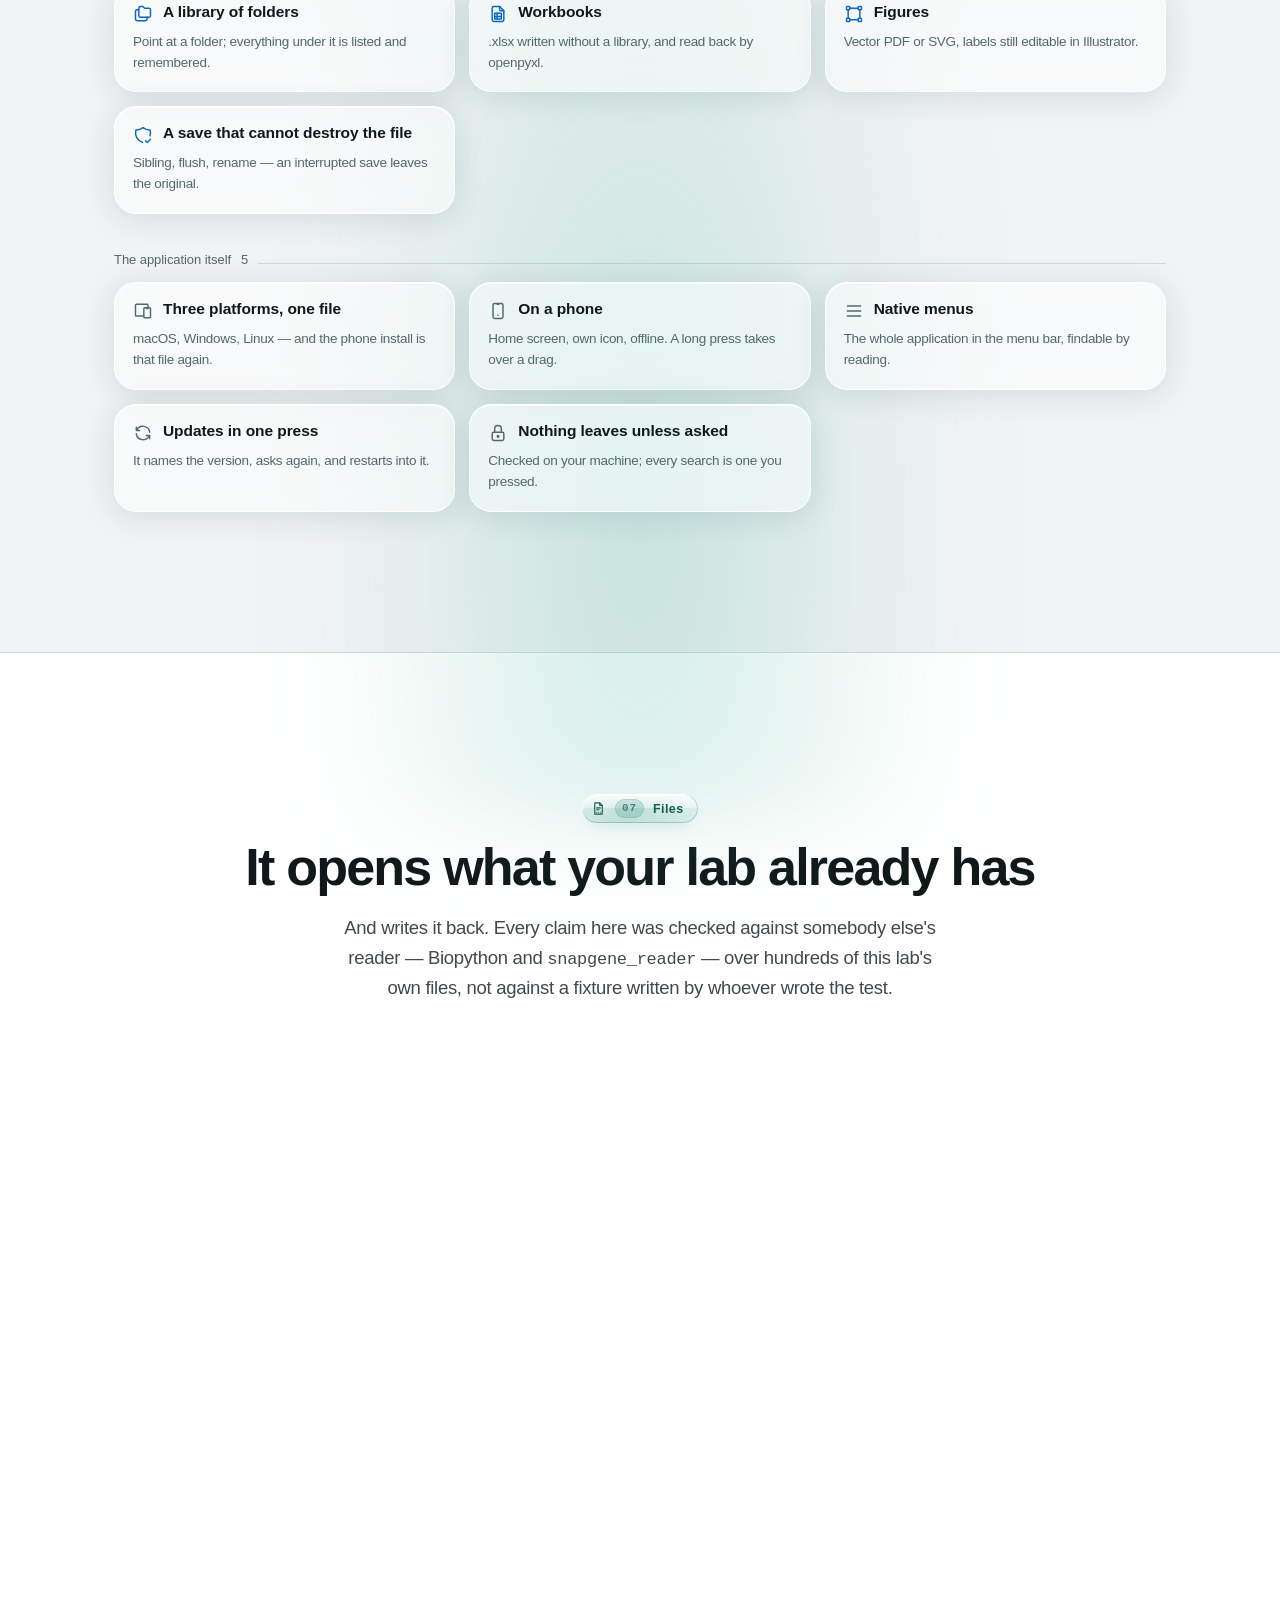
==== commit 1f19095f: "The landing page" ====
--- a/docs/index.html
+++ b/docs/index.html
@@ -86,13 +86,15 @@
 <link rel="preload" href="font/inter-latin.woff2" as="font" type="font/woff2" crossorigin>
 <link rel="preload" href="font/inter-tight-latin.woff2" as="font" type="font/woff2" crossorigin>
 <link rel="stylesheet" href="font/fonts.css?v=20260828">
-<link rel="stylesheet" href="base.css?v=20260918-scroll1">
-<link rel="stylesheet" href="ambient-ribbons.css?v=20260918-scroll1">
-<link rel="stylesheet" href="section-motion.css?v=20260918-scroll1">
-<link rel="stylesheet" href="hero.css?v=20260918-scroll1">
-<script src="hero-reel.js?v=20260918-scroll1" defer></script>
-<script src="section-motion.js?v=20260918-scroll1" defer></script>
-<script src="ambient-ribbons.js?v=20260918-scroll1" defer></script>
+<link rel="stylesheet" href="base.css?v=20260918-refined2">
+<link rel="stylesheet" href="ambient-ribbons.css?v=20260918-refined2">
+<link rel="stylesheet" href="section-motion.css?v=20260918-refined2">
+<link rel="stylesheet" href="hero.css?v=20260918-refined2">
+<link rel="stylesheet" href="flow-motion.css?v=20260918-refined2">
+<script src="hero-reel.js?v=20260918-refined2" defer></script>
+<script src="section-motion.js?v=20260918-refined2" defer></script>
+<script src="flow-motion.js?v=20260918-refined2" defer></script>
+<script src="ambient-ribbons.js?v=20260918-refined2" defer></script>
 </head>
 <body>
 <!-- **A phone reports its own state, so nobody has to guess at it.** Open the
@@ -242,7 +244,6 @@
       </div>
     </div>
     <div class="shot hero-reel-shot hero-product">
-      <div class="hero-stage-label" aria-hidden="true"><span>The workspace</span><span>Six views. One construct.</span></div>
     <figure class="hero-reel" id="hero-demo" data-hero-reel data-reel-mode="cylinder" data-mode="cylinder" data-reel-period="900" data-state="idle" data-index="0"
             data-in-view="false" data-user-paused="false" aria-labelledby="hero-reel-title">
       <div class="reel-viewport" data-reel-viewport>
@@ -1652,31 +1653,23 @@
          gaps puts one, which is what the reference does with the same six-up
          shape and is why its feature grid reads as a table of one thing
          rather than as a row of tiles. -->
-    <!-- Six optical-glass specimens: an annotated record, a plasmid packet
-         stack, an indexed FASTA record, four trace channels, an export gate,
-         and a closed local cartridge. Their surfaces share one light source;
-         the coloured records remain visible through the clear front faces. -->
+    <!-- Satin surfaces, continuous corners, and a shared mineral palette.
+         Colour identifies the annotations, channels, packets and local lock. -->
     <div class="gridlines rise" data-glyphs>
       <div>
         <span class="gico lg" data-glyph="genbank"><svg viewBox="0 0 80 80" aria-hidden="true">
           <defs>
-            <linearGradient id="genbank-pane" x1="0" y1="0" x2="1" y2="1"><stop class="glass-top"/><stop offset=".34" class="glass-clear"/><stop offset=".72" class="glass-tint"/><stop offset="1" class="glass-base"/></linearGradient>
-            <linearGradient id="genbank-side" x1="0" y1="0" x2=".8" y2="1"><stop class="glass-side-top"/><stop offset="1" class="glass-side-base"/></linearGradient>
-            <linearGradient id="genbank-edge" x1="0" y1="0" x2=".65" y2="1"><stop class="glass-edge-top"/><stop offset=".44" class="glass-edge-mid"/><stop offset="1" class="glass-edge-base"/></linearGradient>
-            <linearGradient id="genbank-shine" x1="0" y1="0" x2=".8" y2="1"><stop stop-color="#fff" stop-opacity=".66"/><stop offset=".47" stop-color="#fff" stop-opacity=".12"/><stop offset="1" stop-color="#fff" stop-opacity="0"/></linearGradient>
-            <linearGradient id="genbank-signal" x1="0" y1="0" x2=".7" y2="1"><stop class="glass-signal-top"/><stop offset=".48" class="glass-signal-mid"/><stop offset="1" class="glass-signal-base"/></linearGradient>
-            <radialGradient id="genbank-contact"><stop class="glass-contact-core"/><stop offset="1" class="glass-contact-edge"/></radialGradient>
+            <linearGradient id="format-genbank-paper" x1="0" y1="0" x2=".6" y2="1"><stop class="format-paper-top"/><stop offset="1" class="format-paper-base"/></linearGradient>
+            <linearGradient id="format-genbank-color" x1="0" y1="0" x2=".7" y2="1"><stop class="format-color-top"/><stop offset="1" class="format-color-base"/></linearGradient>
           </defs>
-          <ellipse class="glass-ground" cx="40" cy="72" rx="29" ry="5" fill="url(#genbank-contact)"/>
-          <g class="depth"><path class="glass-back" d="M23 13h28l13 13v38a4 4 0 0 1-4 4H23a4 4 0 0 1-4-4V17a4 4 0 0 1 4-4Z" fill="url(#genbank-pane)" stroke="url(#genbank-edge)"/>
-            <path d="m58 21 6 5v38a4 4 0 0 1-4 4H23l-6-3h37a4 4 0 0 0 4-4Z" fill="url(#genbank-side)"/></g>
-          <g class="face"><path class="glass-shell" d="M17 7h27l14 14v40a4 4 0 0 1-4 4H17a4 4 0 0 1-4-4V11a4 4 0 0 1 4-4Z" fill="url(#genbank-pane)" stroke="url(#genbank-edge)"/>
-            <path class="glass-polish" d="M17 8h26v13h14v6L14 47V12a4 4 0 0 1 3-4Z" fill="url(#genbank-shine)"/>
-            <path class="glass-fold" d="M44 7v10a4 4 0 0 0 4 4h10Z" fill="url(#genbank-side)" stroke="url(#genbank-edge)"/>
-            <path class="glass-engrave" d="M21 18h14M21 23h9M21 56h6m5 0h6m5 0h6"/>
-            <path class="glass-rim" d="M14.5 43V12a3.5 3.5 0 0 1 3.5-3.5h21"/></g>
-          <g class="mov"><path class="glass-mark" d="M21 30h18l5 3-5 3H21Zm8 10h17l5 3-5 3H29Zm-8 10h10l4 3-4 3H21Z" fill="url(#genbank-signal)"/>
-            <path class="glass-signal-glint" d="M22 30.7h16M30 40.7h15M22 50.7h8"/></g>
+          <path class="format-surface" d="M22 9H45.5C47.5 9 48.5 9.5 50 11L61 22C62.5 23.5 63 24.5 63 26.5V64C63 68 63 70 62 71C61 72 59 72 55 72H22C18 72 16 72 15 71C14 70 14 68 14 64V17C14 13 14 11 15 10C16 9 18 9 22 9Z" fill="url(#format-genbank-paper)"/>
+          <path class="format-fold" d="M46 9.5V18C46 21.5 46 23.2 47 24.1C47.9 25 49.5 25 53 25H62"/>
+          <path class="format-primary" d="M21.2 16H21.8C22.4 16 22.7 16 22.85 16.15C23 16.3 23 16.6 23 17.2V25.8C23 26.4 23 26.7 22.85 26.85C22.7 27 22.4 27 21.8 27H21.2C20.6 27 20.3 27 20.15 26.85C20 26.7 20 26.4 20 25.8V17.2C20 16.6 20 16.3 20.15 16.15C20.3 16 20.6 16 21.2 16Z"/>
+          <path class="format-ink" d="M28 18h11M28 23h7"/>
+          <path class="format-primary" d="M22 34h20l5 4-5 4H22Z"/>
+          <path class="format-secondary" d="M30 46h19l5 4-5 4H30Z"/>
+          <path class="format-gold" d="M22 58h9l4 3-4 3H22Z"/>
+          <path class="format-detail" d="M40 61h5m4 0h6"/>
         </svg></span>
         <h3><code>.gb .gbk .gbff</code></h3>
         <p>The record above FEATURES is kept whole — accession, organism, lineage, the papers, the structured comments — and written back as it arrived. Saving twice gives a byte-identical file.</p>
@@ -1684,27 +1677,19 @@
       <div>
         <span class="gico lg" data-glyph="dna"><svg viewBox="0 0 80 80" aria-hidden="true">
           <defs>
-            <linearGradient id="dna-pane" x1="0" y1="0" x2="1" y2="1"><stop class="glass-top"/><stop offset=".34" class="glass-clear"/><stop offset=".72" class="glass-tint"/><stop offset="1" class="glass-base"/></linearGradient>
-            <linearGradient id="dna-side" x1="0" y1="0" x2=".8" y2="1"><stop class="glass-side-top"/><stop offset="1" class="glass-side-base"/></linearGradient>
-            <linearGradient id="dna-edge" x1="0" y1="0" x2=".65" y2="1"><stop class="glass-edge-top"/><stop offset=".44" class="glass-edge-mid"/><stop offset="1" class="glass-edge-base"/></linearGradient>
-            <linearGradient id="dna-shine" x1="0" y1="0" x2=".8" y2="1"><stop stop-color="#fff" stop-opacity=".66"/><stop offset=".47" stop-color="#fff" stop-opacity=".12"/><stop offset="1" stop-color="#fff" stop-opacity="0"/></linearGradient>
-            <linearGradient id="dna-signal" x1="0" y1="0" x2=".7" y2="1"><stop class="glass-signal-top"/><stop offset=".48" class="glass-signal-mid"/><stop offset="1" class="glass-signal-base"/></linearGradient>
-            <radialGradient id="dna-contact"><stop class="glass-contact-core"/><stop offset="1" class="glass-contact-edge"/></radialGradient>
+            <linearGradient id="format-dna-paper" x1="0" y1="0" x2=".6" y2="1"><stop class="format-paper-top"/><stop offset="1" class="format-paper-base"/></linearGradient>
+            <linearGradient id="format-dna-color" x1="0" y1="0" x2=".7" y2="1"><stop class="format-color-top"/><stop offset="1" class="format-color-base"/></linearGradient>
           </defs>
-          <ellipse class="glass-ground" cx="40" cy="73" rx="33" ry="5" fill="url(#dna-contact)"/>
-          <g class="depth"><path class="glass-shell" d="m8 48 31-17 31 17v5L39 70 8 53Z" fill="url(#dna-side)" stroke="url(#dna-edge)"/>
-            <path class="glass-shell" d="m8 48 31-17 31 17-31 17Z" fill="url(#dna-pane)" stroke="url(#dna-edge)"/>
-            <path class="glass-shell" d="m8 37 31-17 31 17v5L39 59 8 42Z" fill="url(#dna-side)" stroke="url(#dna-edge)"/>
-            <path class="glass-shell" d="m8 37 31-17 31 17-31 17Z" fill="url(#dna-pane)" stroke="url(#dna-edge)"/></g>
-          <g class="face"><path class="glass-shell" d="m8 25 31-17 31 17v6L39 48 8 31Z" fill="url(#dna-side)" stroke="url(#dna-edge)"/>
-            <path class="glass-shell" d="m8 25 31-17 31 17-31 17Z" fill="url(#dna-pane)" stroke="url(#dna-edge)"/>
-            <path class="glass-polish" d="M9 25 39 9l18 10-42 9Z" fill="url(#dna-shine)"/>
-            <path class="glass-rim" d="m10 25 29-16 13 7M10 37l29 16M10 48l29 16"/></g>
-          <g class="mov"><ellipse cx="39" cy="27" rx="12" ry="7" fill="none" stroke="url(#dna-side)" stroke-width="6"/>
-            <ellipse cx="39" cy="24.5" rx="12" ry="7" fill="none" stroke="url(#dna-signal)" stroke-width="5.5"/>
-            <path class="glass-signal-glint" d="M28 22c2-4 11-6 18-2"/>
-            <path d="m46 27 5-3 1 5Z" fill="url(#dna-signal)" stroke="url(#dna-edge)" stroke-width=".6"/>
-            <circle cx="29" cy="21" r="2.5" class="glass-bead"/></g>
+          <path class="format-back" d="M19 28H61C64 28 65.5 28 66.25 28.75C67 29.5 67 31 67 34V64C67 67 67 68.5 66.25 69.25C65.5 70 64 70 61 70H19C16 70 14.5 70 13.75 69.25C13 68.5 13 67 13 64V34C13 31 13 29.5 13.75 28.75C14.5 28 16 28 19 28Z"/>
+          <path class="format-mid" d="M19 21H61C64 21 65.5 21 66.25 21.75C67 22.5 67 24 67 27V57C67 60 67 61.5 66.25 62.25C65.5 63 64 63 61 63H19C16 63 14.5 63 13.75 62.25C13 61.5 13 60 13 57V27C13 24 13 22.5 13.75 21.75C14.5 21 16 21 19 21Z"/>
+          <path class="format-surface" d="M19 11H61C64 11 65.5 11 66.25 11.75C67 12.5 67 14 67 17V50C67 53 67 54.5 66.25 55.25C65.5 56 64 56 61 56H19C16 56 14.5 56 13.75 55.25C13 54.5 13 53 13 50V17C13 14 13 12.5 13.75 11.75C14.5 11 16 11 19 11Z" fill="url(#format-dna-paper)"/>
+          <circle class="format-ring-base" cx="40" cy="33" r="14"/>
+          <path class="format-ring-primary" d="M40 19a14 14 0 0 1 13.15 18.8"/>
+          <path class="format-ring-secondary" d="M50.7 42a14 14 0 0 1-23.85-13.8"/>
+          <path class="format-ring-gold" d="M29.3 24a14 14 0 0 1 5.9-4.15"/>
+          <path class="format-guide" d="M40 26v14m-7-7h14"/>
+          <circle class="format-primary" cx="40" cy="33" r="2.2"/>
+          <path class="format-detail" d="M20 62h10m-10 7h10"/>
         </svg></span>
         <h3><code>.dna</code></h3>
         <p>SnapGene files are read and written packet for packet: the colours, the edit history, the aligned traces and every packet this reader does not interpret ride through untouched.</p>
@@ -1712,24 +1697,19 @@
       <div>
         <span class="gico lg" data-glyph="fasta"><svg viewBox="0 0 80 80" aria-hidden="true">
           <defs>
-            <linearGradient id="fasta-pane" x1="0" y1="0" x2="1" y2="1"><stop class="glass-top"/><stop offset=".34" class="glass-clear"/><stop offset=".72" class="glass-tint"/><stop offset="1" class="glass-base"/></linearGradient>
-            <linearGradient id="fasta-side" x1="0" y1="0" x2=".8" y2="1"><stop class="glass-side-top"/><stop offset="1" class="glass-side-base"/></linearGradient>
-            <linearGradient id="fasta-edge" x1="0" y1="0" x2=".65" y2="1"><stop class="glass-edge-top"/><stop offset=".44" class="glass-edge-mid"/><stop offset="1" class="glass-edge-base"/></linearGradient>
-            <linearGradient id="fasta-shine" x1="0" y1="0" x2=".8" y2="1"><stop stop-color="#fff" stop-opacity=".66"/><stop offset=".47" stop-color="#fff" stop-opacity=".12"/><stop offset="1" stop-color="#fff" stop-opacity="0"/></linearGradient>
-            <linearGradient id="fasta-signal" x1="0" y1="0" x2=".7" y2="1"><stop class="glass-signal-top"/><stop offset=".48" class="glass-signal-mid"/><stop offset="1" class="glass-signal-base"/></linearGradient>
-            <radialGradient id="fasta-contact"><stop class="glass-contact-core"/><stop offset="1" class="glass-contact-edge"/></radialGradient>
+            <linearGradient id="format-fasta-paper" x1="0" y1="0" x2=".6" y2="1"><stop class="format-paper-top"/><stop offset="1" class="format-paper-base"/></linearGradient>
+            <linearGradient id="format-fasta-color" x1="0" y1="0" x2=".7" y2="1"><stop class="format-color-top"/><stop offset="1" class="format-color-base"/></linearGradient>
           </defs>
-          <ellipse class="glass-ground" cx="39" cy="72" rx="31" ry="5" fill="url(#fasta-contact)"/>
-          <g class="depth"><rect class="glass-back" x="27" y="8" width="41" height="51" rx="5" fill="url(#fasta-pane)" stroke="url(#fasta-edge)"/>
-            <rect class="glass-shell" x="19" y="13" width="42" height="51" rx="5" fill="url(#fasta-pane)" stroke="url(#fasta-edge)"/>
-            <path d="M56 19h4v41a4 4 0 0 1-4 4H23l-6-4h34a5 5 0 0 0 5-5Z" fill="url(#fasta-side)"/></g>
-          <g class="face"><rect class="glass-shell" x="10" y="19" width="43" height="48" rx="5" fill="url(#fasta-pane)" stroke="url(#fasta-edge)"/>
-            <path class="glass-polish" d="M15 20h33a4 4 0 0 1 4 4v9L11 50V24a4 4 0 0 1 4-4Z" fill="url(#fasta-shine)"/>
-            <path class="glass-rim" d="M11.5 46V25a4.5 4.5 0 0 1 4.5-4.5h27"/>
-            <path class="glass-engrave glass-record" d="M31 31h13M31 38h10M19 49h25M19 56h18"/>
-            <path class="glass-mark" d="m18 29 8 5.5-8 5.5v-4l3-1.5-3-1.5Z" fill="url(#fasta-signal)"/></g>
-          <g class="mov"><rect class="glass-mark" x="57" y="27" width="6" height="23" rx="3" fill="url(#fasta-signal)"/>
-            <path class="glass-signal-glint" d="M58.5 45V31"/><circle cx="60" cy="27" r="4" class="glass-bead"/></g>
+          <path class="format-back" d="M32 9H61C63.5 9 64.75 9 65.375 9.625C66 10.25 66 11.5 66 14V56C66 58.5 66 59.75 65.375 60.375C64.75 61 63.5 61 61 61H32C29.5 61 28.25 61 27.625 60.375C27 59.75 27 58.5 27 56V14C27 11.5 27 10.25 27.625 9.625C28.25 9 29.5 9 32 9Z"/>
+          <path class="format-mid" d="M26 14H55C57.5 14 58.75 14 59.375 14.625C60 15.25 60 16.5 60 19V61C60 63.5 60 64.75 59.375 65.375C58.75 66 57.5 66 55 66H26C23.5 66 22.25 66 21.625 65.375C21 64.75 21 63.5 21 61V19C21 16.5 21 15.25 21.625 14.625C22.25 14 23.5 14 26 14Z"/>
+          <path class="format-surface" d="M18 20H50C52.5 20 53.75 20 54.375 20.625C55 21.25 55 22.5 55 25V66C55 68.5 55 69.75 54.375 70.375C53.75 71 52.5 71 50 71H18C15.5 71 14.25 71 13.625 70.375C13 69.75 13 68.5 13 66V25C13 22.5 13 21.25 13.625 20.625C14.25 20 15.5 20 18 20Z" fill="url(#format-fasta-paper)"/>
+          <path class="format-color" d="M55 28H60C61.5 28 62.25 28 62.625 28.375C63 28.75 63 29.5 63 31V46C63 47.5 63 48.25 62.625 48.625C62.25 49 61.5 49 60 49H55C53.5 49 52.75 49 52.375 48.625C52 48.25 52 47.5 52 46V31C52 29.5 52 28.75 52.375 28.375C52.75 28 53.5 28 55 28Z" fill="url(#format-fasta-color)"/>
+          <path class="format-on-color" d="M56 34h3m-3 5h3m-3 5h3"/>
+          <path class="format-accent" d="m21 29 4 3-4 3"/>
+          <path class="format-ink" d="M30 32h16"/>
+          <path class="format-data" d="M21 42h8m4 0h13m-25 6h15m4 0h6"/>
+          <path class="format-secondary-line" d="m21 56 4 3-4 3"/>
+          <path class="format-detail" d="M30 59h16m-25 7h9m4 0h8"/>
         </svg></span>
         <h3><code>.fa .fasta .fna</code></h3>
         <p>A file carrying 85,142 records is listed and read a record at a time, in milliseconds — because splitting is cheap and parsing everything is not.</p>
@@ -1737,25 +1717,18 @@
       <div>
         <span class="gico lg" data-glyph="ab1"><svg viewBox="0 0 80 80" aria-hidden="true">
           <defs>
-            <linearGradient id="ab1-pane" x1="0" y1="0" x2="1" y2="1"><stop class="glass-top"/><stop offset=".34" class="glass-clear"/><stop offset=".72" class="glass-tint"/><stop offset="1" class="glass-base"/></linearGradient>
-            <linearGradient id="ab1-side" x1="0" y1="0" x2=".8" y2="1"><stop class="glass-side-top"/><stop offset="1" class="glass-side-base"/></linearGradient>
-            <linearGradient id="ab1-edge" x1="0" y1="0" x2=".65" y2="1"><stop class="glass-edge-top"/><stop offset=".44" class="glass-edge-mid"/><stop offset="1" class="glass-edge-base"/></linearGradient>
-            <linearGradient id="ab1-shine" x1="0" y1="0" x2=".8" y2="1"><stop stop-color="#fff" stop-opacity=".66"/><stop offset=".47" stop-color="#fff" stop-opacity=".12"/><stop offset="1" stop-color="#fff" stop-opacity="0"/></linearGradient>
-            <linearGradient id="ab1-signal" x1="0" y1="0" x2=".7" y2="1"><stop class="glass-signal-top"/><stop offset=".48" class="glass-signal-mid"/><stop offset="1" class="glass-signal-base"/></linearGradient>
-            <radialGradient id="ab1-contact"><stop class="glass-contact-core"/><stop offset="1" class="glass-contact-edge"/></radialGradient>
+            <linearGradient id="format-ab1-paper" x1="0" y1="0" x2=".6" y2="1"><stop class="format-paper-top"/><stop offset="1" class="format-paper-base"/></linearGradient>
+            <linearGradient id="format-ab1-color" x1="0" y1="0" x2=".7" y2="1"><stop class="format-color-top"/><stop offset="1" class="format-color-base"/></linearGradient>
           </defs>
-          <ellipse class="glass-ground" cx="40" cy="71" rx="33" ry="5" fill="url(#ab1-contact)"/>
-          <g class="depth"><path class="glass-shell" d="m7 54 9-5h48l9 5v9l-9 5H16l-9-5Z" fill="url(#ab1-side)" stroke="url(#ab1-edge)"/>
-            <path class="glass-shell" d="m7 54 9-5h48l9 5-9 5H16Z" fill="url(#ab1-pane)" stroke="url(#ab1-edge)"/></g>
-          <g class="face"><rect class="glass-shell" x="10" y="12" width="59" height="45" rx="5" fill="url(#ab1-pane)" stroke="url(#ab1-edge)"/>
-            <path class="glass-polish" d="M15 13h48a5 5 0 0 1 5 5v6L11 44V18a5 5 0 0 1 4-5Z" fill="url(#ab1-shine)"/>
-            <path class="glass-rim" d="M11.5 36V18a4.5 4.5 0 0 1 4.5-4.5h40"/>
-            <path class="glass-engrave" d="M17 61h6m6 0h6m6 0h6m6 0h6"/>
-            <path class="trace trace-a" d="M15 48c4 0 4-13 8-13s4 13 9 13"/>
-            <path class="trace trace-c" d="M21 48c5 0 4-25 10-25s5 25 11 25"/>
-            <path class="trace trace-g" d="M34 48c6 0 5-18 11-18s5 18 10 18"/>
-            <path class="trace trace-t" d="M46 48c5 0 5-11 9-11s4 11 9 11"/></g>
-          <g class="mov"><path class="glass-reader" d="M42 19v34"/><circle cx="42" cy="19" r="3" class="glass-bead"/></g>
+          <path class="format-surface" d="M14 15H66C69 15 70.5 15 71.25 15.75C72 16.5 72 18 72 21V59C72 62 72 63.5 71.25 64.25C70.5 65 69 65 66 65H14C11 65 9.5 65 8.75 64.25C8 63.5 8 62 8 59V21C8 18 8 16.5 8.75 15.75C9.5 15 11 15 14 15Z" fill="url(#format-ab1-paper)"/>
+          <path class="format-screen" d="M17 21H63C64.5 21 65.25 21 65.625 21.375C66 21.75 66 22.5 66 24V54C66 55.5 66 56.25 65.625 56.625C65.25 57 64.5 57 63 57H17C15.5 57 14.75 57 14.375 56.625C14 56.25 14 55.5 14 54V24C14 22.5 14 21.75 14.375 21.375C14.75 21 15.5 21 17 21Z"/>
+          <path class="format-grid" d="M19 30h42M19 41h42M26 26v27m14-27v27m14-27v27"/>
+          <path class="format-channel-a" d="M17 52c5 0 4-14 9-14s4 14 9 14"/>
+          <path class="format-channel-c" d="M23 52c6 0 5-26 11-26s5 26 12 26"/>
+          <path class="format-channel-g" d="M36 52c6 0 5-19 11-19s5 19 11 19"/>
+          <path class="format-channel-t" d="M48 52c5 0 4-11 9-11s4 11 8 11"/>
+          <path class="format-detail" d="M16 60h6m5 0h6m5 0h6"/>
+          <circle class="format-secondary" cx="63" cy="60" r="1.8"/>
         </svg></span>
         <h3><code>.ab1</code></h3>
         <p>Read as a read <em>of the construct</em>, not as a document of its own: end-trimmed by quality, aligned both ways round, and kept with the plasmid it was read against.</p>
@@ -1763,28 +1736,20 @@
       <div>
         <span class="gico lg" data-glyph="out"><svg viewBox="0 0 80 80" aria-hidden="true">
           <defs>
-            <linearGradient id="out-pane" x1="0" y1="0" x2="1" y2="1"><stop class="glass-top"/><stop offset=".34" class="glass-clear"/><stop offset=".72" class="glass-tint"/><stop offset="1" class="glass-base"/></linearGradient>
-            <linearGradient id="out-side" x1="0" y1="0" x2=".8" y2="1"><stop class="glass-side-top"/><stop offset="1" class="glass-side-base"/></linearGradient>
-            <linearGradient id="out-edge" x1="0" y1="0" x2=".65" y2="1"><stop class="glass-edge-top"/><stop offset=".44" class="glass-edge-mid"/><stop offset="1" class="glass-edge-base"/></linearGradient>
-            <linearGradient id="out-shine" x1="0" y1="0" x2=".8" y2="1"><stop stop-color="#fff" stop-opacity=".66"/><stop offset=".47" stop-color="#fff" stop-opacity=".12"/><stop offset="1" stop-color="#fff" stop-opacity="0"/></linearGradient>
-            <linearGradient id="out-signal" x1="0" y1="0" x2=".7" y2="1"><stop class="glass-signal-top"/><stop offset=".48" class="glass-signal-mid"/><stop offset="1" class="glass-signal-base"/></linearGradient>
-            <radialGradient id="out-contact"><stop class="glass-contact-core"/><stop offset="1" class="glass-contact-edge"/></radialGradient>
+            <linearGradient id="format-out-paper" x1="0" y1="0" x2=".6" y2="1"><stop class="format-paper-top"/><stop offset="1" class="format-paper-base"/></linearGradient>
+            <linearGradient id="format-out-color" x1="0" y1="0" x2=".7" y2="1"><stop class="format-color-top"/><stop offset="1" class="format-color-base"/></linearGradient>
           </defs>
-          <ellipse class="glass-ground" cx="40" cy="72" rx="33" ry="5" fill="url(#out-contact)"/>
-          <g class="depth"><path class="glass-shell" d="M51 8h15l6 6v15H51Z" fill="url(#out-pane)" stroke="url(#out-edge)"/>
-            <rect class="glass-shell" x="51" y="34" width="21" height="11" rx="3" fill="url(#out-pane)" stroke="url(#out-edge)"/>
-            <rect class="glass-shell" x="51" y="50" width="21" height="16" rx="3" fill="url(#out-pane)" stroke="url(#out-edge)"/>
-            <path class="glass-engrave" d="M56 16h8M56 22h5M56 39.5h10"/>
-            <path class="glass-reader" d="m56 60 3-4 3 2 5-4"/>
-            <path d="m39 21 5 4v38l-5 4H12l-4-4h26a5 5 0 0 0 5-5Z" fill="url(#out-side)"/></g>
-          <g class="face"><path class="glass-shell" d="M12 10h16l11 11v40a4 4 0 0 1-4 4H12a4 4 0 0 1-4-4V14a4 4 0 0 1 4-4Z" fill="url(#out-pane)" stroke="url(#out-edge)"/>
-            <path class="glass-polish" d="M12 11h15v10h11v7L9 45V15a4 4 0 0 1 3-4Z" fill="url(#out-shine)"/>
-            <path class="glass-fold" d="M28 10v8a3 3 0 0 0 3 3h8Z" fill="url(#out-side)" stroke="url(#out-edge)"/>
-            <path class="glass-rim" d="M9.5 42V15a3.5 3.5 0 0 1 3.5-3.5h10"/>
-            <path class="glass-engrave glass-record" d="M15 30h15M15 38h11M15 46h14"/>
-            <rect class="glass-shell" x="39" y="29" width="8" height="22" rx="4" fill="url(#out-side)" stroke="url(#out-edge)"/></g>
-          <g class="mov"><path class="glass-flow" d="M29 40h18m0-4 7-12m-7 16h7m-7 4 7 10"/>
-            <path class="glass-mark" d="m52 35 6 5-6 5Z" fill="url(#out-signal)"/><circle class="packet glass-bead" cx="43" cy="40" r="3.5"/></g>
+          <path class="format-surface" d="M14 13H37C39.5 13 40.75 13 41.375 13.625C42 14.25 42 15.5 42 18V62C42 64.5 42 65.75 41.375 66.375C40.75 67 39.5 67 37 67H14C11.5 67 10.25 67 9.625 66.375C9 65.75 9 64.5 9 62V18C9 15.5 9 14.25 9.625 13.625C10.25 13 11.5 13 14 13Z" fill="url(#format-out-paper)"/>
+          <path class="format-primary" d="M16 19H17C17.5 19 17.75 19 17.875 19.125C18 19.25 18 19.5 18 20V28C18 28.5 18 28.75 17.875 28.875C17.75 29 17.5 29 17 29H16C15.5 29 15.25 29 15.125 28.875C15 28.75 15 28.5 15 28V20C15 19.5 15 19.25 15.125 19.125C15.25 19 15.5 19 16 19Z"/>
+          <path class="format-detail" d="M22 21h12m-12 6h8M16 36h18m-18 7h12m-12 13h13"/>
+          <path class="format-route" d="M37 42h9c3 0 5-2 5-5V24h7M46 42h12m-7 5v12c0 3 2 4 7 4"/>
+          <path class="format-surface" d="M59 14H70C71.5 14 72.25 14 72.625 14.375C73 14.75 73 15.5 73 17V31C73 32.5 73 33.25 72.625 33.625C72.25 34 71.5 34 70 34H59C57.5 34 56.75 34 56.375 33.625C56 33.25 56 32.5 56 31V17C56 15.5 56 14.75 56.375 14.375C56.75 14 57.5 14 59 14Z" fill="url(#format-out-paper)"/>
+          <path class="format-surface" d="M58.5 37H70.5C71.75 37 72.375 37 72.6875 37.3125C73 37.625 73 38.25 73 39.5V47.5C73 48.75 73 49.375 72.6875 49.6875C72.375 50 71.75 50 70.5 50H58.5C57.25 50 56.625 50 56.3125 49.6875C56 49.375 56 48.75 56 47.5V39.5C56 38.25 56 37.625 56.3125 37.3125C56.625 37 57.25 37 58.5 37Z" fill="url(#format-out-paper)"/>
+          <path class="format-surface" d="M59 56H70C71.5 56 72.25 56 72.625 56.375C73 56.75 73 57.5 73 59V69C73 70.5 73 71.25 72.625 71.625C72.25 72 71.5 72 70 72H59C57.5 72 56.75 72 56.375 71.625C56 71.25 56 70.5 56 69V59C56 57.5 56 56.75 56.375 56.375C56.75 56 57.5 56 59 56Z" fill="url(#format-out-paper)"/>
+          <path class="format-detail" d="M61 20h7m-7 5h5"/>
+          <path class="format-secondary-line" d="M61 41h7m-7 4h7m-4-4v4"/>
+          <path class="format-secondary-line" d="m60 67 3-5 3 2 3-4"/>
+          <circle class="format-primary" cx="46" cy="42" r="3"/>
         </svg></span>
         <h3><code>out</code></h3>
         <p>GenBank — and a separate sharing copy that says what it left behind — SnapGene <code>.dna</code>, FASTA, an <code>.xlsx</code> workbook, and every drawing as vector.</p>
@@ -1792,27 +1757,19 @@
       <div>
         <span class="gico lg" data-glyph="local"><svg viewBox="0 0 80 80" aria-hidden="true">
           <defs>
-            <linearGradient id="local-pane" x1="0" y1="0" x2="1" y2="1"><stop class="glass-top"/><stop offset=".34" class="glass-clear"/><stop offset=".72" class="glass-tint"/><stop offset="1" class="glass-base"/></linearGradient>
-            <linearGradient id="local-side" x1="0" y1="0" x2=".8" y2="1"><stop class="glass-side-top"/><stop offset="1" class="glass-side-base"/></linearGradient>
-            <linearGradient id="local-edge" x1="0" y1="0" x2=".65" y2="1"><stop class="glass-edge-top"/><stop offset=".44" class="glass-edge-mid"/><stop offset="1" class="glass-edge-base"/></linearGradient>
-            <linearGradient id="local-shine" x1="0" y1="0" x2=".8" y2="1"><stop stop-color="#fff" stop-opacity=".66"/><stop offset=".47" stop-color="#fff" stop-opacity=".12"/><stop offset="1" stop-color="#fff" stop-opacity="0"/></linearGradient>
-            <linearGradient id="local-signal" x1="0" y1="0" x2=".7" y2="1"><stop class="glass-signal-top"/><stop offset=".48" class="glass-signal-mid"/><stop offset="1" class="glass-signal-base"/></linearGradient>
-            <radialGradient id="local-contact"><stop class="glass-contact-core"/><stop offset="1" class="glass-contact-edge"/></radialGradient>
+            <linearGradient id="format-local-paper" x1="0" y1="0" x2=".6" y2="1"><stop class="format-paper-top"/><stop offset="1" class="format-paper-base"/></linearGradient>
+            <linearGradient id="format-local-color" x1="0" y1="0" x2=".7" y2="1"><stop class="format-color-top"/><stop offset="1" class="format-color-base"/></linearGradient>
           </defs>
-          <ellipse class="glass-ground" cx="40" cy="72" rx="33" ry="5" fill="url(#local-contact)"/>
-          <g class="depth"><path class="glass-shell" d="m10 22 7-7h46l9 9v39l-7 5H15l-5-5Z" fill="url(#local-side)" stroke="url(#local-edge)"/>
-            <path class="glass-shell" d="m10 22 7-7h46l9 9-7 5H15Z" fill="url(#local-pane)" stroke="url(#local-edge)"/></g>
-          <g class="face"><rect class="glass-shell" x="8" y="22" width="58" height="43" rx="5" fill="url(#local-pane)" stroke="url(#local-edge)"/>
-            <path class="glass-polish" d="M13 23h48a4 4 0 0 1 4 4v6L9 54V27a4 4 0 0 1 4-4Z" fill="url(#local-shine)"/>
-            <path class="glass-rim" d="M9.5 48V28a4.5 4.5 0 0 1 4.5-4.5h40"/>
-            <circle cx="32" cy="42" r="10" fill="none" stroke="url(#local-side)" stroke-width="6"/>
-            <circle cx="32" cy="40" r="10" fill="none" stroke="url(#local-signal)" stroke-width="4.5"/>
-            <path class="glass-signal-glint" d="M23 37a9.5 9.5 0 0 1 13-6"/>
-            <path class="glass-engrave" d="M16 58h8m5 0h8m5 0h8"/></g>
-          <g class="mov"><path class="glass-lock" d="M52 40v-6a5 5 0 0 1 10 0v6"/>
-            <rect class="glass-mark" x="48" y="38" width="18" height="17" rx="4" fill="url(#local-signal)"/>
-            <path class="glass-signal-glint" d="M50 46v-4a2 2 0 0 1 2-2h8"/>
-            <path class="glass-key" d="M57 46v3"/><circle cx="16" cy="29" r="2.5" class="glass-bead"/></g>
+          <path class="format-surface" d="M15 18H62C65 18 66.5 18 67.25 18.75C68 19.5 68 21 68 24V59C68 62 68 63.5 67.25 64.25C66.5 65 65 65 62 65H15C12 65 10.5 65 9.75 64.25C9 63.5 9 62 9 59V24C9 21 9 19.5 9.75 18.75C10.5 18 12 18 15 18Z" fill="url(#format-local-paper)"/>
+          <path class="format-screen" d="M19 24H45C47 24 48 24 48.5 24.5C49 25 49 26 49 28V52C49 54 49 55 48.5 55.5C48 56 47 56 45 56H19C17 56 16 56 15.5 55.5C15 55 15 54 15 52V28C15 26 15 25 15.5 24.5C16 24 17 24 19 24Z"/>
+          <circle class="format-ring-base" cx="32" cy="40" r="11"/>
+          <path class="format-disk" d="M32 29a11 11 0 1 1-7.8 3.2"/>
+          <circle class="format-secondary" cx="32" cy="40" r="3.3"/>
+          <path class="format-detail" d="M17 60h8m5 0h8"/>
+          <path class="format-shackle" d="M54 42v-7c0-5 2-7 6-7s6 2 6 7v7"/>
+          <path class="format-color" d="M53.5 40H67.5C69.75 40 70.875 40 71.4375 40.5625C72 41.125 72 42.25 72 44.5V59.5C72 61.75 72 62.875 71.4375 63.4375C70.875 64 69.75 64 67.5 64H53.5C51.25 64 50.125 64 49.5625 63.4375C49 62.875 49 61.75 49 59.5V44.5C49 42.25 49 41.125 49.5625 40.5625C50.125 40 51.25 40 53.5 40Z" fill="url(#format-local-color)"/>
+          <path class="format-on-color" d="M60.5 49v6"/>
+          <circle class="format-secondary" cx="60.5" cy="48.5" r="2"/>
         </svg></span>
         <h3><code>on your machine</code></h3>
         <p>Your files are read from disk and stay there. Nothing is uploaded, and the only outbound requests are the ones you press — BLAST, InterProScan, eggNOG — each named before it is made.</p>
@@ -2240,12 +2197,43 @@
   const videos = [...document.querySelectorAll('video[data-clip]')];
   const loops = [...document.querySelectorAll('img[data-anim]')];
   for(const v of videos)if(!v.getAttribute('poster'))v.poster=v.dataset.poster;
-  const rendered = v => !v.closest('[hidden], [data-motion-inactive="true"]') && getComputedStyle(v).display !== 'none' && getComputedStyle(v).visibility !== 'hidden' && v.getClientRects().length > 0;
+  const held = v => !!v.closest('[data-media-hold="true"]');
+  const rendered = v => !v.closest('[hidden]') &&
+    (held(v) || !v.closest('[data-motion-inactive="true"]')) &&
+    getComputedStyle(v).display !== 'none' && getComputedStyle(v).visibility !== 'hidden' && v.getClientRects().length > 0;
   const motionAllowed = () => !still.matches;
+  const imageLoads = new Map();
+  const loopRequests = new WeakMap();
+  const decodeLoop = source => {
+    if(imageLoads.has(source)) return imageLoads.get(source);
+    const ready = new Promise(resolve => {
+      const image = new Image();
+      let done = false;
+      const finish = ok => { if(done) return; done = true; clearTimeout(timer); resolve(ok); };
+      const timer = setTimeout(() => finish(false), 6000);
+      image.src = source;
+      image.decode().then(() => finish(true)).catch(() => finish(image.complete && image.naturalWidth > 0));
+    });
+    imageLoads.set(source, ready);
+    ready.then(ok => { if(!ok) imageLoads.delete(source); });
+    return ready;
+  };
   const setLoop = (img, visible) => {
     if(!img.dataset.still) img.dataset.still = img.getAttribute('src');
     const want = visible ? img.dataset.anim : img.dataset.still;
-    if(img.getAttribute('src') !== want) img.setAttribute('src', want);
+    if(!want) return;
+    if(img.getAttribute('src') === want){ loopRequests.delete(img); return; }
+    if(loopRequests.get(img) === want) return;
+    loopRequests.set(img, want);
+    // Keep the painted frame until its replacement is decoded. The request
+    // identity prevents a late load from reviving a clip that was just hidden.
+    decodeLoop(want).then(ok => {
+      if(loopRequests.get(img) !== want) return;
+      loopRequests.delete(img);
+      if(!ok) return;
+      if(visible && (document.hidden || still.matches || !rendered(img))) return;
+      img.setAttribute('src', want);
+    });
   };
   const playOne = v => {
     if(document.hidden || v.dataset.clipVisible !== 'true' || still.matches || !rendered(v)) return;
@@ -2253,7 +2241,7 @@
        top of the page that meant ten invisible loops decoding together. A clip
        now owns playback only while its own figure is near the viewport, and it
        first releases every other product clip — including the hero's one node. */
-    for(const other of document.querySelectorAll('video')) if(other !== v) other.pause?.();
+    for(const other of document.querySelectorAll('video')) if(other !== v && !held(other)) other.pause?.();
     if(v.dataset.clipVisible === 'true' && !still.matches) v.play?.().catch(() => {});
   };
   const ensure = v => {
@@ -2262,9 +2250,31 @@
     v.dataset.armed = '1';
     const src = document.createElement('source');
     src.type = 'video/mp4'; src.src = v.dataset.clip;
+    src.addEventListener('error', () => { v.dataset.clipFailed = 'true'; });
     v.appendChild(src);
     v.addEventListener('loadeddata', () => playOne(v), {once:true});
     v.load();
+  };
+  window.gsPrepareClip = v => {
+    v.preload = 'auto';
+    ensure(v);
+    if(v.readyState >= 2) return Promise.resolve(true);
+    if(v.dataset.clipFailed === 'true' || v.error)
+      return Promise.resolve(false);
+    return new Promise(resolve => {
+      const sources = [...v.querySelectorAll('source')];
+      const finish = () => {
+        clearTimeout(timer);
+        v.removeEventListener('loadeddata', finish);
+        v.removeEventListener('error', finish);
+        sources.forEach(source => source.removeEventListener('error', finish));
+        resolve(v.readyState >= 2);
+      };
+      const timer = setTimeout(finish, 6000);
+      v.addEventListener('loadeddata', finish, {once:true});
+      v.addEventListener('error', finish, {once:true});
+      sources.forEach(source => source.addEventListener('error', finish, {once:true}));
+    });
   };
   const visibleNow = v => {
     if(document.hidden || !rendered(v) || !motionAllowed(v)) return false;
@@ -2272,6 +2282,9 @@
     return r.bottom >= -120 && r.top <= innerHeight + 120;
   };
   const setVisible = (v, visible) => {
+    // Exiting surfaces remain visible through the complete blend. Background
+    // tabs and reduced motion still stop immediately.
+    if(held(v) && visibleNow(v)) return;
     v.dataset.clipVisible = String(visible);
     if(v.tagName === 'IMG'){ setLoop(v, visible); return; }
     if(!visible){ v.removeAttribute('autoplay'); v.pause?.(); return; }
@@ -2409,118 +2422,7 @@
   }
 }
 
-/* ── the three-move rail ────────────────────────────────────────────────────
-   It advances by itself and any step can be pressed. Three rules make that
-   bearable rather than fidgety: it only runs **while it is on screen** (a page
-   cycling in a tab nobody is looking at is work for nothing), a press stops the
-   advance for good — somebody who has chosen a step is reading it, and moving
-   them off it is the fault this whole page's notes keep naming — and a reader
-   who has asked for less motion gets no advance at all, only the presses.
-
-   A step is a real button rather than a `<li>` with a click handler, so the
-   keyboard reaches it and says what it is; the markup stays a list because
-   three steps in order is what a list is. */
-{
-  const flow = document.querySelector('[data-flow]');
-  if(flow){
-    const steps = [...flow.querySelectorAll('.step')];
-    const clips = [...flow.querySelectorAll('[data-flow-clip]')];
-    const name  = flow.querySelector('[data-flow-name]');
-    const names = ['Home · Files / Recognition sequence',
-                   'annotated_operon.gb · Features · Full + computed',
-                   'pDEMO-T7 · Fold · 51 nt · −10.6 kcal/mol'];
-    const still = window.gsMotion;
-    /* `driven` is the reader's scroll having taken over from the timer: the
-       rail introduces itself on its own until the first scroll actually chooses
-       a step, and after that the clock is the reader's. */
-    let at = 0, timer = 0, stopped = false, driven = false, visible = false;
-
-    /* the paragraph is what the button labels, so the button is the title and
-       the paragraph is described by it rather than swallowed into the name */
-    steps.forEach((li, i) => {
-      const b = li.querySelector('b');
-      if(b){
-        const btn = document.createElement('button');
-        btn.type = 'button';
-        btn.className = 'stepbtn';
-        btn.append(...b.childNodes);
-        b.append(btn);
-      }
-      li.addEventListener('click', () => { stopped = true; clearTimeout(timer); show(i); });
-    });
-
-    function show(i){
-      at = i;
-      steps.forEach((li, k) => {
-        li.classList.toggle('on', k === i);
-        li.classList.toggle('done', k < i);
-        const btn = li.querySelector('.stepbtn');
-        if(btn) btn.setAttribute('aria-current', k === i ? 'step' : 'false');
-      });
-      clips.forEach((box, k) => {
-        box.classList.toggle('on', k === i);
-        /* a step off screen keeps decoding otherwise, and three clips decoding
-           at once is what the page's own clip armer already exists to avoid */
-        if(k !== i) for(const v of box.querySelectorAll('video')) v.pause?.();
-      });
-      if(name) name.textContent = names[i] || names[0];
-      /* the clip that has just been shown may never have been armed: the armer
-         asks whether a video is *drawn*, and until this moment it was not */
-      armClips?.();
-      if(!stopped && !still.matches) queue();
-    }
-    function queue(){
-      clearTimeout(timer);
-      if(stopped || driven || !visible || still.matches || document.hidden) return;
-      timer = setTimeout(() => show((at + 1) % steps.length), 5200);
-    }
-
-    if('IntersectionObserver' in window){
-      new IntersectionObserver(entries => {
-        visible = entries.some(entry => entry.isIntersecting);
-        queue();
-      }, {threshold:0}).observe(flow.querySelector('.flowshot'));
-    }
-    still.addEventListener('change', queue);
-    document.addEventListener('visibilitychange', queue);
-
-    /* **Scrolling is what should advance a walkthrough.** It ran on a timer, so
-       the step you were reading changed under you at five seconds whether or
-       not you had finished, and reading it at your own pace meant pressing a
-       button. The reader's own scroll is the better clock: the step whose
-       heading is nearest the middle of the screen is the step being read, which
-       is how the reference drives its own gallery.
-
-       The timer stays as what runs before the section has been scrolled
-       *through* — it is what makes the rail introduce itself — and the first
-       scroll that actually chooses a step takes over for good. A click still
-       stops both, since a press is a decision. */
-    {
-      let frame = 0;
-      const follow = () => {
-        frame = 0;
-        if(stopped || still.matches || document.hidden) return;
-        const box = flow.getBoundingClientRect();
-        /* only while the rail is the thing on screen: outside that the nearest
-           heading is whichever one the section ended on, which would drag the
-           step back every time the reader left */
-        if(box.bottom < innerHeight * 0.25 || box.top > innerHeight * 0.75) return;
-        const shot = flow.querySelector('.flowshot').getBoundingClientRect();
-        const stacked = matchMedia('(max-width:900px) and (min-height:600px)').matches;
-        const mid = stacked ? Math.min(innerHeight * .86, shot.bottom + (innerHeight - shot.bottom) / 2) : innerHeight / 2;
-        let best = 0, near = Infinity;
-        steps.forEach((li, i) => {
-          const r = li.getBoundingClientRect();
-          const d = Math.abs(r.top + r.height / 2 - mid);
-          if(d < near){ near = d; best = i; }
-        });
-        if(best !== at){ driven = true; clearTimeout(timer); show(best); }
-      };
-      addEventListener('scroll', () => { if(!frame) frame = requestAnimationFrame(follow); },
-                       {passive:true});
-    }
-  }
-}
+/* The three-step walkthrough is controlled by flow-motion.js. */
 
 /* ── what may move, and only while it is on screen ─────────────────────────
    One observer arms the wall's drift and the glyphs' animations when their
--- a/docs/base.css
+++ b/docs/base.css
@@ -2484,7 +2484,7 @@
 
 /* ── one card, and it is big and round ───────────────────────────────────── */
 .card, .tbcard{border-radius:22px}
-.feat figure, .flowshot{border-radius:clamp(22px,2.4vw,30px)}
+.feat figure, .flowshot{border-radius:clamp(14px,1.5vw,20px)}
 .betabox{border-radius:26px}
 .wall blockquote{border-radius:20px}
 
@@ -2896,142 +2896,86 @@
   .lg .accent-fill,.lg .signal-fill,.lg .packet,.lg .feature-fill,.lg .cut-dot{fill:Highlight}
 }
 
-/* ── file specimens, cast in optical glass ──────────────────────────────────
-   The object itself carries the material. Clear faces reveal a coloured rear
-   plane, a darker side gives each sheet thickness, and a single upper-left
-   reflection is interrupted by its fold or bevel. The six silhouettes stand
-   directly on the page; there is no enclosing app tile. All paint is local
-   SVG, so the smaller mobile specimens retain their edges and reflections. */
+/* ── file specimens: restrained colour and continuous contours ─────────────
+   A shared mineral palette carries the scientific detail. Broad satin faces
+   have a small tonal range; contour pairs keep straight edges and smooth
+   corners without the pillow shape or specular lighting of app tiles. */
 #formats .gico.lg{
-  --glass-color:#88C9F6; --glass-deep:#347CC3; --glass-bright:#D1EDFF;
-  --glass-ink:#DCEFF9; --glass-shadow:rgba(1,9,18,.42);
-  --glass-contact:rgba(17,54,83,.58);
+  --fi-blue:#5277A5; --fi-teal:#43867F; --fi-violet:#81749C;
+  --fi-gold:#B18E55; --fi-rose:#AF7886; --fi-ink:#526477;
+  --fi-primary:var(--fi-blue); --fi-secondary:var(--fi-teal);
+  --fi-paper:#F8FAFC; --fi-base:#E3E9EE;
+  --fi-line:color-mix(in oklab,var(--fi-primary) 45%,var(--fi-base));
   width:80px; height:80px;
-  border:0; border-radius:0; background:none; box-shadow:none;
-  transition:transform .3s cubic-bezier(.2,.7,.2,1);
-}
+  border:0; border-radius:0; background:none; box-shadow:none; transition:none;
+}
+#formats .gico.lg[data-glyph="dna"]{--fi-primary:var(--fi-teal); --fi-secondary:var(--fi-blue)}
+#formats .gico.lg[data-glyph="fasta"]{--fi-primary:var(--fi-violet); --fi-secondary:var(--fi-blue)}
+#formats .gico.lg[data-glyph="out"]{--fi-primary:var(--fi-gold); --fi-secondary:var(--fi-blue)}
+#formats .gico.lg[data-glyph="local"]{--fi-primary:var(--fi-teal); --fi-secondary:var(--fi-gold)}
 #formats .gico.lg::before,#formats .gico.lg::after{content:none}
 #formats .gico.lg svg{
-  width:84px; height:84px; overflow:visible;
-  filter:drop-shadow(1px 5px 4px var(--glass-shadow));
-}
-#formats .gico.lg[data-glyph="dna"]{
-  --glass-color:#83D8E9; --glass-deep:#247E9D; --glass-bright:#C3F3F8;
-}
-#formats .gico.lg[data-glyph="fasta"]{
-  --glass-color:#A8B6F6; --glass-deep:#667EC5; --glass-bright:#E3E5FF;
-}
-#formats .gico.lg[data-glyph="ab1"]{
-  --glass-color:#9CCDD9; --glass-deep:#437988; --glass-bright:#DAF3F6;
-}
-#formats .gico.lg[data-glyph="out"]{
-  --glass-color:#E8C18C; --glass-deep:#AC783D; --glass-bright:#FFE8C6;
-}
-#formats .gico.lg[data-glyph="local"]{
-  --glass-color:#8ED8C2; --glass-deep:#328D7B; --glass-bright:#D8F7E9;
-}
-#formats .glass-top{stop-color:var(--glass-bright); stop-opacity:.58}
-#formats .glass-clear{stop-color:var(--glass-color); stop-opacity:.12}
-#formats .glass-tint{stop-color:var(--glass-color); stop-opacity:.27}
-#formats .glass-base{stop-color:var(--glass-deep); stop-opacity:.65}
-#formats .glass-side-top{stop-color:var(--glass-color); stop-opacity:.75}
-#formats .glass-side-base{stop-color:var(--glass-deep); stop-opacity:.72}
-#formats .glass-edge-top{stop-color:#fff; stop-opacity:.95}
-#formats .glass-edge-mid{stop-color:var(--glass-color); stop-opacity:.55}
-#formats .glass-edge-base{stop-color:var(--glass-color); stop-opacity:.3}
-#formats .glass-signal-top{stop-color:var(--glass-bright)}
-#formats .glass-signal-mid{stop-color:var(--glass-color)}
-#formats .glass-signal-base{stop-color:var(--glass-deep)}
-#formats .glass-contact-core{stop-color:var(--glass-contact)}
-#formats .glass-contact-edge{stop-color:var(--glass-contact); stop-opacity:0}
-#formats .glass-shell,#formats .glass-back,#formats .glass-fold{
-  stroke-width:.85; stroke-linejoin:round;
-}
-#formats .glass-back{opacity:.78}
-#formats .glass-rim{
-  fill:none; stroke:#fff; stroke-width:1; stroke-linecap:round; opacity:.65;
-}
-#formats .glass-engrave{
-  fill:none; stroke:var(--glass-ink); stroke-width:1.5;
-  stroke-linecap:round; opacity:.56;
-}
-#formats .glass-record{stroke-width:2; opacity:.83}
-#formats .glass-mark{stroke:var(--glass-bright); stroke-opacity:.4; stroke-width:.55}
-#formats .glass-signal-glint{
-  fill:none; stroke:#fff; stroke-width:.85; stroke-linecap:round; opacity:.8;
-}
-#formats .glass-bead{
-  fill:var(--glass-bright); stroke:#fff; stroke-width:.65; stroke-opacity:.8;
-}
-#formats .glass-reader{
-  fill:none; stroke:var(--glass-bright); stroke-width:1.7; stroke-linecap:round;
-}
-#formats .glass-flow{
-  fill:none; stroke:var(--glass-color); stroke-width:2.4;
-  stroke-linecap:round; stroke-linejoin:round;
-}
-#formats .glass-lock{
-  fill:none; stroke:var(--glass-bright); stroke-width:3; stroke-linecap:round;
-}
-#formats .glass-key{stroke:var(--glass-deep); stroke-width:2; stroke-linecap:round}
-#formats .lg .trace{stroke-width:2.5}
-#formats .lg .trace-a{stroke:#77DCAD}
-#formats .lg .trace-c{stroke:#7AC0FF}
-#formats .lg .trace-g{stroke:#EDCF83}
-#formats .lg .trace-t{stroke:#EE9296}
-
-:root[data-theme="light"] #formats .gico.lg{
-  --glass-ink:#284D65; --glass-shadow:rgba(30,70,101,.15);
-  --glass-contact:rgba(48,87,112,.27);
-  background:none;
-}
-:root[data-theme="light"] #formats .glass-top{stop-opacity:.87}
-:root[data-theme="light"] #formats .glass-clear{stop-opacity:.21}
-:root[data-theme="light"] #formats .glass-tint{stop-opacity:.4}
-:root[data-theme="light"] #formats .glass-base{stop-opacity:.51}
-:root[data-theme="light"] #formats .glass-edge-mid{
-  stop-color:var(--glass-deep); stop-opacity:.5;
-}
-:root[data-theme="light"] #formats .glass-edge-base{
-  stop-color:var(--glass-deep); stop-opacity:.48;
-}
-:root[data-theme="light"] #formats .glass-polish{opacity:.77}
-:root[data-theme="light"] #formats .glass-rim{opacity:.98}
-:root[data-theme="light"] #formats .glass-reader{stroke:var(--glass-deep)}
-:root[data-theme="light"] #formats .glass-flow{stroke:var(--glass-deep)}
-:root[data-theme="light"] #formats .lg .trace-a{stroke:#198D60}
-:root[data-theme="light"] #formats .lg .trace-c{stroke:#337BC6}
-:root[data-theme="light"] #formats .lg .trace-g{stroke:#AA781A}
-:root[data-theme="light"] #formats .lg .trace-t{stroke:#C05E6A}
+  width:80px; height:80px; overflow:visible; fill:none; filter:none;
+  stroke-width:1.05; stroke-linecap:round; stroke-linejoin:round;
+}
+#formats .format-paper-top{stop-color:color-mix(in oklab,var(--fi-primary) 5%,var(--fi-paper))}
+#formats .format-paper-base{stop-color:color-mix(in oklab,var(--fi-primary) 17%,var(--fi-base))}
+#formats .format-color-top{stop-color:color-mix(in oklab,var(--fi-primary) 83%,var(--fi-paper))}
+#formats .format-color-base{stop-color:var(--fi-primary)}
+#formats .format-surface{stroke:var(--fi-line)}
+#formats .format-back{fill:color-mix(in oklab,var(--fi-primary) 27%,var(--fi-base)); stroke:var(--fi-line)}
+#formats .format-mid{fill:color-mix(in oklab,var(--fi-primary) 15%,var(--fi-base)); stroke:var(--fi-line)}
+#formats .format-fold{fill:color-mix(in oklab,var(--fi-primary) 24%,var(--fi-base)); stroke:var(--fi-line)}
+#formats .format-screen{fill:var(--fi-paper); stroke:var(--fi-line); stroke-opacity:.55}
+#formats .format-color{stroke:var(--fi-primary); stroke-opacity:.65}
+#formats .format-primary{fill:var(--fi-primary)}
+#formats .format-secondary{fill:var(--fi-secondary)}
+#formats .format-gold{fill:var(--fi-gold)}
+#formats .format-ink{stroke:var(--fi-ink); stroke-width:1.7}
+#formats .format-detail{stroke:var(--fi-ink); stroke-width:1.35; opacity:.7}
+#formats .format-data{stroke:var(--fi-primary); stroke-width:2; opacity:.75}
+#formats .format-accent,#formats .format-secondary-line{stroke:var(--fi-primary); stroke-width:1.8}
+#formats .format-secondary-line{stroke:var(--fi-secondary)}
+#formats .format-on-color{stroke:var(--fi-paper); stroke-width:1.6}
+#formats .format-guide,#formats .format-grid{stroke:var(--fi-line); stroke-width:.7; opacity:.4}
+#formats .format-ring-base{stroke:var(--fi-line); stroke-width:4; opacity:.35}
+#formats .format-ring-primary{stroke:var(--fi-primary); stroke-width:4.5; stroke-linecap:butt}
+#formats .format-ring-secondary{stroke:var(--fi-secondary); stroke-width:4.5; stroke-linecap:butt}
+#formats .format-ring-gold{stroke:var(--fi-gold); stroke-width:4.5; stroke-linecap:butt}
+#formats .format-route{stroke:var(--fi-primary); stroke-width:1.9}
+#formats .format-disk{stroke:var(--fi-primary); stroke-width:2.5}
+#formats .format-shackle{stroke:var(--fi-primary); stroke-width:3}
+#formats [class*="format-channel-"]{stroke-width:2.1}
+#formats .format-channel-a{stroke:var(--fi-teal)}
+#formats .format-channel-c{stroke:var(--fi-blue)}
+#formats .format-channel-g{stroke:var(--fi-gold)}
+#formats .format-channel-t{stroke:var(--fi-rose)}
+:root[data-theme="dark"] #formats .gico.lg{
+  --fi-blue:#86A8CF; --fi-teal:#73B2A8; --fi-violet:#ADA0C5;
+  --fi-gold:#CCAE77; --fi-rose:#CB98A5; --fi-ink:#ADBDCD;
+  --fi-paper:#26353D; --fi-base:#19272F;
+}
+:root[data-theme="light"] #formats .gico.lg{background:none}
 @media (hover:hover) and (pointer:fine){
   #formats .gridlines > div:hover .gico.lg{
-    transform:translateY(-2px); border:0; background:none; box-shadow:none;
+    transform:none; border:0; background:none; box-shadow:none;
   }
 }
 @media (max-width:600px){
   #formats .gico.lg{width:70px; height:70px}
-  #formats .gico.lg svg{width:74px; height:74px}
-}
-@media (prefers-reduced-motion:reduce){
-  html:not(.motion-on) #formats .gico.lg,
-  html:not(.motion-on) #formats .gridlines > div:hover .gico.lg{
-    transform:none; transition:none;
+  #formats .gico.lg svg{width:70px; height:70px}
+}
+@media (forced-colors:active){
+  #formats .gico.lg{
+    --fi-primary:Highlight; --fi-secondary:Highlight; --fi-line:CanvasText;
+    --fi-ink:CanvasText; --fi-paper:Canvas; --fi-base:Canvas;
+    --fi-blue:Highlight; --fi-teal:Highlight; --fi-gold:Highlight; --fi-rose:Highlight;
+    background:none; forced-color-adjust:auto;
   }
-}
-@media (forced-colors:active){
-  #formats .gico.lg{background:none; forced-color-adjust:auto}
-  #formats .gico.lg svg{filter:none}
-  #formats :where([fill^="url("]){fill:Canvas; stroke:CanvasText}
-  #formats .glass-ground,#formats .glass-polish,#formats .glass-rim,
-  #formats .glass-signal-glint{display:none}
-  #formats .glass-shell,#formats .glass-back,#formats .glass-fold{
-    fill:Canvas; stroke:CanvasText; opacity:1;
-  }
-  #formats .glass-engrave,#formats .glass-key{stroke:CanvasText; opacity:1}
-  #formats .glass-mark,#formats .glass-bead{fill:Highlight; stroke:CanvasText}
-  #formats .glass-reader,#formats .glass-flow,#formats .glass-lock,
-  #formats .lg .trace{stroke:Highlight}
-  #formats .gico.lg ellipse[stroke],#formats .gico.lg path[stroke-width]{stroke:Highlight}
+  #formats .format-surface,#formats .format-color,#formats .format-back,
+  #formats .format-mid,#formats .format-fold,#formats .format-screen{fill:Canvas; stroke:CanvasText}
+  #formats .format-on-color{stroke:CanvasText}
+  #formats .format-detail,#formats .format-ring-base{opacity:1}
 }
 
 /* On a phone the window stays in view while the three steps are read.
--- a/docs/section-motion.css
+++ b/docs/section-motion.css
@@ -7,7 +7,7 @@
 .motion-stage{
   display:grid; grid-template-columns:minmax(0,1fr); position:relative;
   isolation:isolate; perspective:1600px; overflow:hidden;
-  border-radius:clamp(22px,2.4vw,30px);
+  border-radius:clamp(13px,1.25vw,18px);
 }
 .motion-stage > figure,
 .motion-stage > figure[hidden]{
@@ -84,3 +84,11 @@
   html:not(.motion-on) .window-motion-ready{perspective:none}
   html:not(.motion-on) .motion-fan-layer{display:none}
 }
+
+/* One captured final frame covers the seek at a short video loop boundary. */
+.media-loop-host{position:relative}
+.media-loop-blend{
+  position:absolute; display:block;
+  opacity:0; pointer-events:none; z-index:1; object-fit:fill;
+}
+@media(max-width:760px){.media-loop-blend{display:none}}
--- a/docs/hero.css
+++ b/docs/hero.css
@@ -58,16 +58,26 @@
   color:var(--slate); font:400 11px/1 var(--mono); background:var(--paper);
 }
 .hero-workspace .hero-product{min-width:0; max-width:none; margin:0; padding:0; width:100%}
-.hero-stage-label{
-  display:flex; align-items:center; justify-content:space-between; gap:12px;
-  margin:0 16px 6px; color:var(--faint); font:400 10px/1.4 var(--mono); letter-spacing:.005em;
-}
-.hero-stage-label > span:first-child{color:var(--slate)}
 .hero-workspace .reel-viewport{
-  height:clamp(330px,31vw,480px); border:0; border-radius:28px;
+  height:clamp(330px,31vw,480px); border:0; border-radius:20px;
   background:transparent; box-shadow:none;
 }
 :root[data-theme="light"] .hero-workspace .reel-viewport{background:transparent; box-shadow:none}
+.hero-workspace .detail-plane > [data-reel-frozen-frame]{
+  position:absolute; inset:0; display:block; width:100%; height:100%; opacity:0;
+}
+.hero-workspace .reel-detail[data-frozen-frame="true"] [data-reel-frozen-frame]{opacity:1}
+.hero-workspace .reel-detail[data-frozen-frame="true"][data-detail-live="true"] [data-reel-frozen-frame]{
+  opacity:0; transition:opacity .28s ease-out;
+}
+/* Reveal decoded media over the matching poster/frozen frame. Source release
+   remains immediate so an outgoing decoder can never bleed into the next view. */
+.hero-workspace .reel-detail[data-detail-live="true"] .detail-plane > :is([data-reel-video],[data-reel-loop]){
+  transition:opacity .24s ease-out;
+}
+.hero-workspace .reel-detail[data-frozen-frame="true"][data-detail-live="true"] .detail-plane > :is([data-reel-video],[data-reel-loop]){
+  transition:none;
+}
 .hero-workspace [data-ambient-ribbons="reel"]{border-radius:inherit}
 .hero-workspace .reel-caption{
   min-height:160px; text-align:left; width:100%; margin:10px auto 0; padding:0 18px;
@@ -125,8 +135,7 @@
   .hero-actions{gap:16px; margin-top:22px}
   .hero-start{padding-inline:16px}
   .hero-note{font-size:11px; margin-top:11px}
-  .hero-stage-label{margin-inline:2px; font-size:9px}
-  .hero-workspace .reel-viewport{height:clamp(270px,83vw,410px); border-radius:20px}
+  .hero-workspace .reel-viewport{height:clamp(270px,83vw,410px); border-radius:16px}
   .hero-workspace .reel-caption{min-height:156px; margin-top:13px; padding:0 4px}
   .hero-workspace .reel-caption strong{font-size:22px}
   .hero-workspace .reel-caption p{font-size:12.5px}
@@ -145,4 +154,5 @@
 }
 @media (prefers-reduced-motion:reduce){
   html:not(.motion-on) .hero-start,html:not(.motion-on) .hero-explore{transition:none; transform:none}
+  html:not(.motion-on) .hero-workspace .detail-plane > :is([data-reel-video],[data-reel-loop],[data-reel-frozen-frame]){transition:none}
 }
--- a/docs/flow-motion.css
+++ b/docs/flow-motion.css
@@ -0,0 +1,22 @@
+/* The window chrome stays put while the views roll through its aperture. */
+.flow-ready .flow-viewport{
+  position:relative; overflow:hidden; isolation:isolate;
+  background:var(--sunk); overflow-anchor:none;
+}
+.flow-ready .flow-viewport > .flowclip{
+  display:block; position:absolute; top:0; left:0; width:100%;
+  visibility:hidden; pointer-events:none; transform:none;
+}
+.flow-ready .flow-viewport > .flowclip.on,
+.flow-ready .flow-viewport > .flowclip.flow-entering,
+.flow-ready .flow-viewport > .flowclip.flow-leaving{visibility:visible}
+.flow-ready .flow-viewport > .flowclip.on{z-index:2; pointer-events:auto}
+.flow-ready .flow-viewport > .flowclip.flow-leaving{z-index:1}
+.flow-ready .flowclip:is(.flow-entering,.flow-leaving){will-change:transform}
+.flow-ready[data-flow-transition="true"] .flow-viewport{will-change:height}
+@media (min-width:901px){
+  .flow-ready .flowshot{align-self:start}
+}
+@media (prefers-reduced-motion:reduce){
+  html:not(.motion-on) .flow-ready .flowclip{will-change:auto}
+}
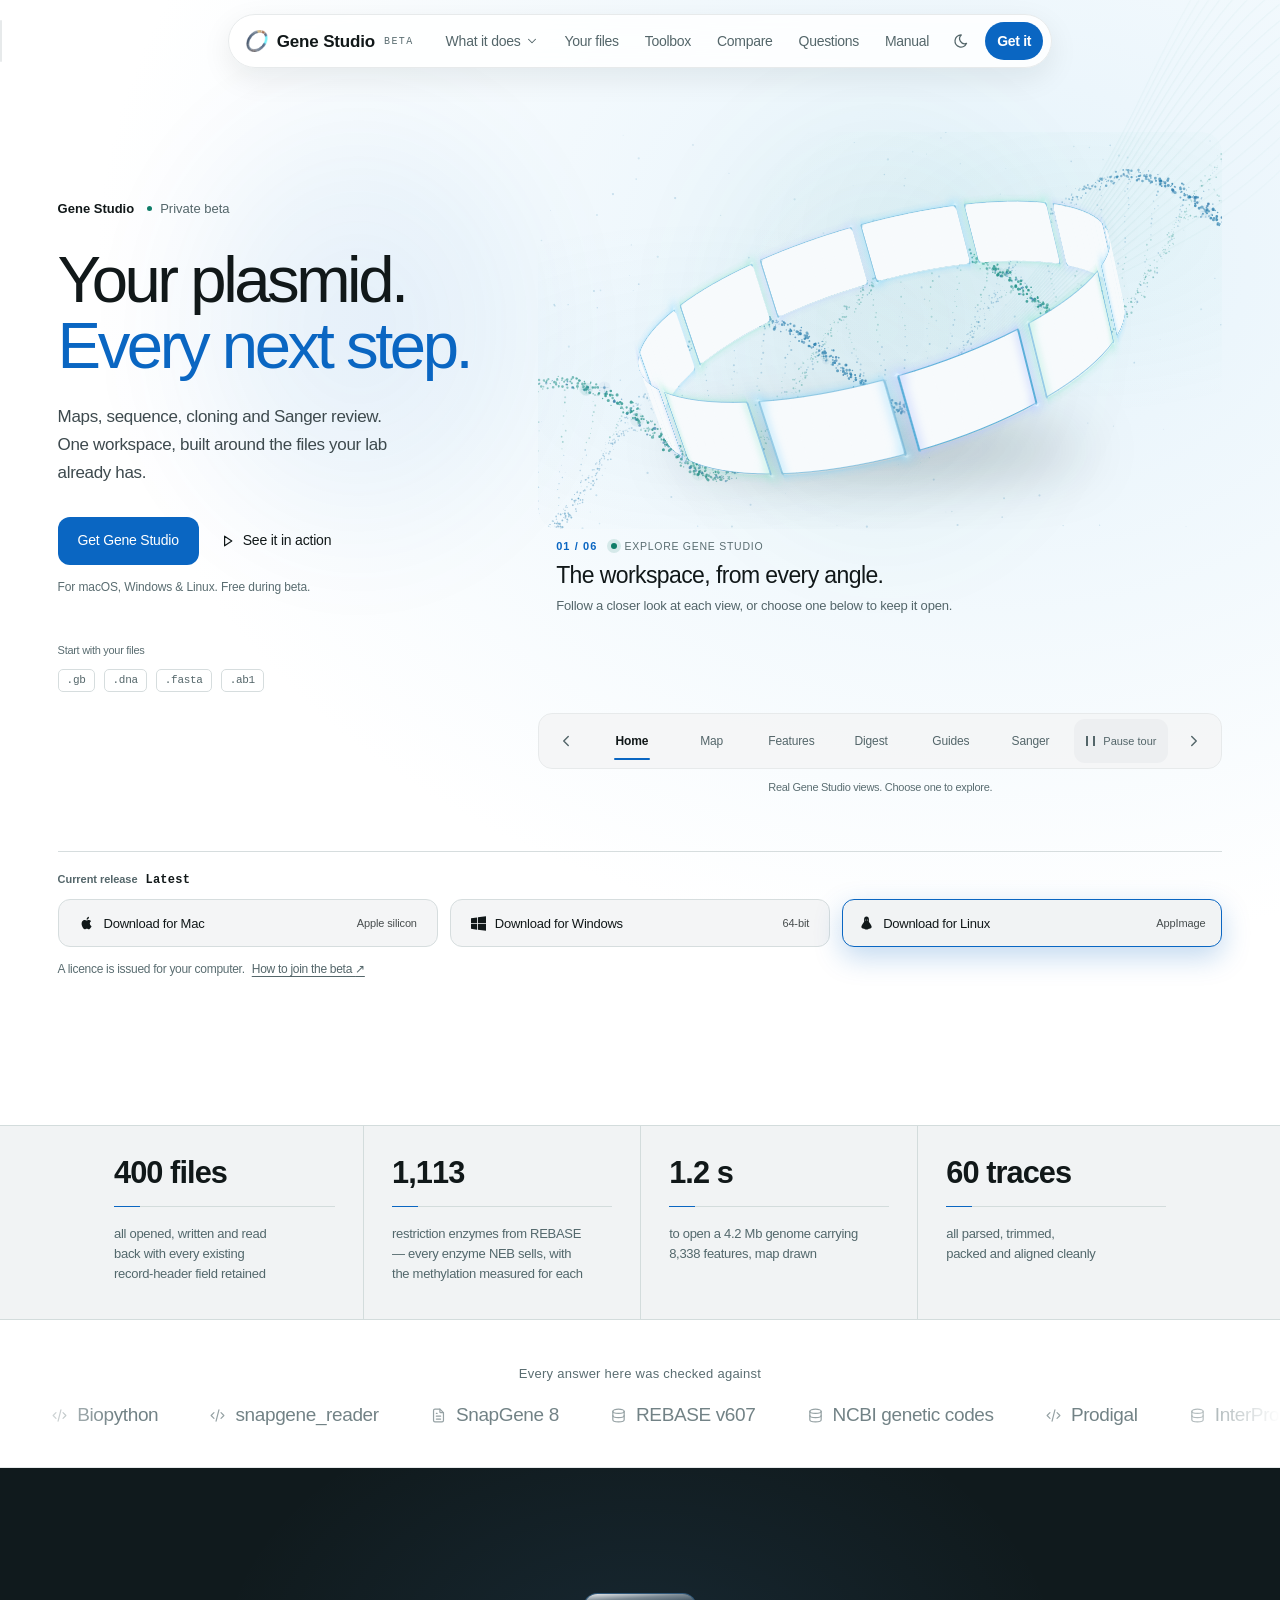
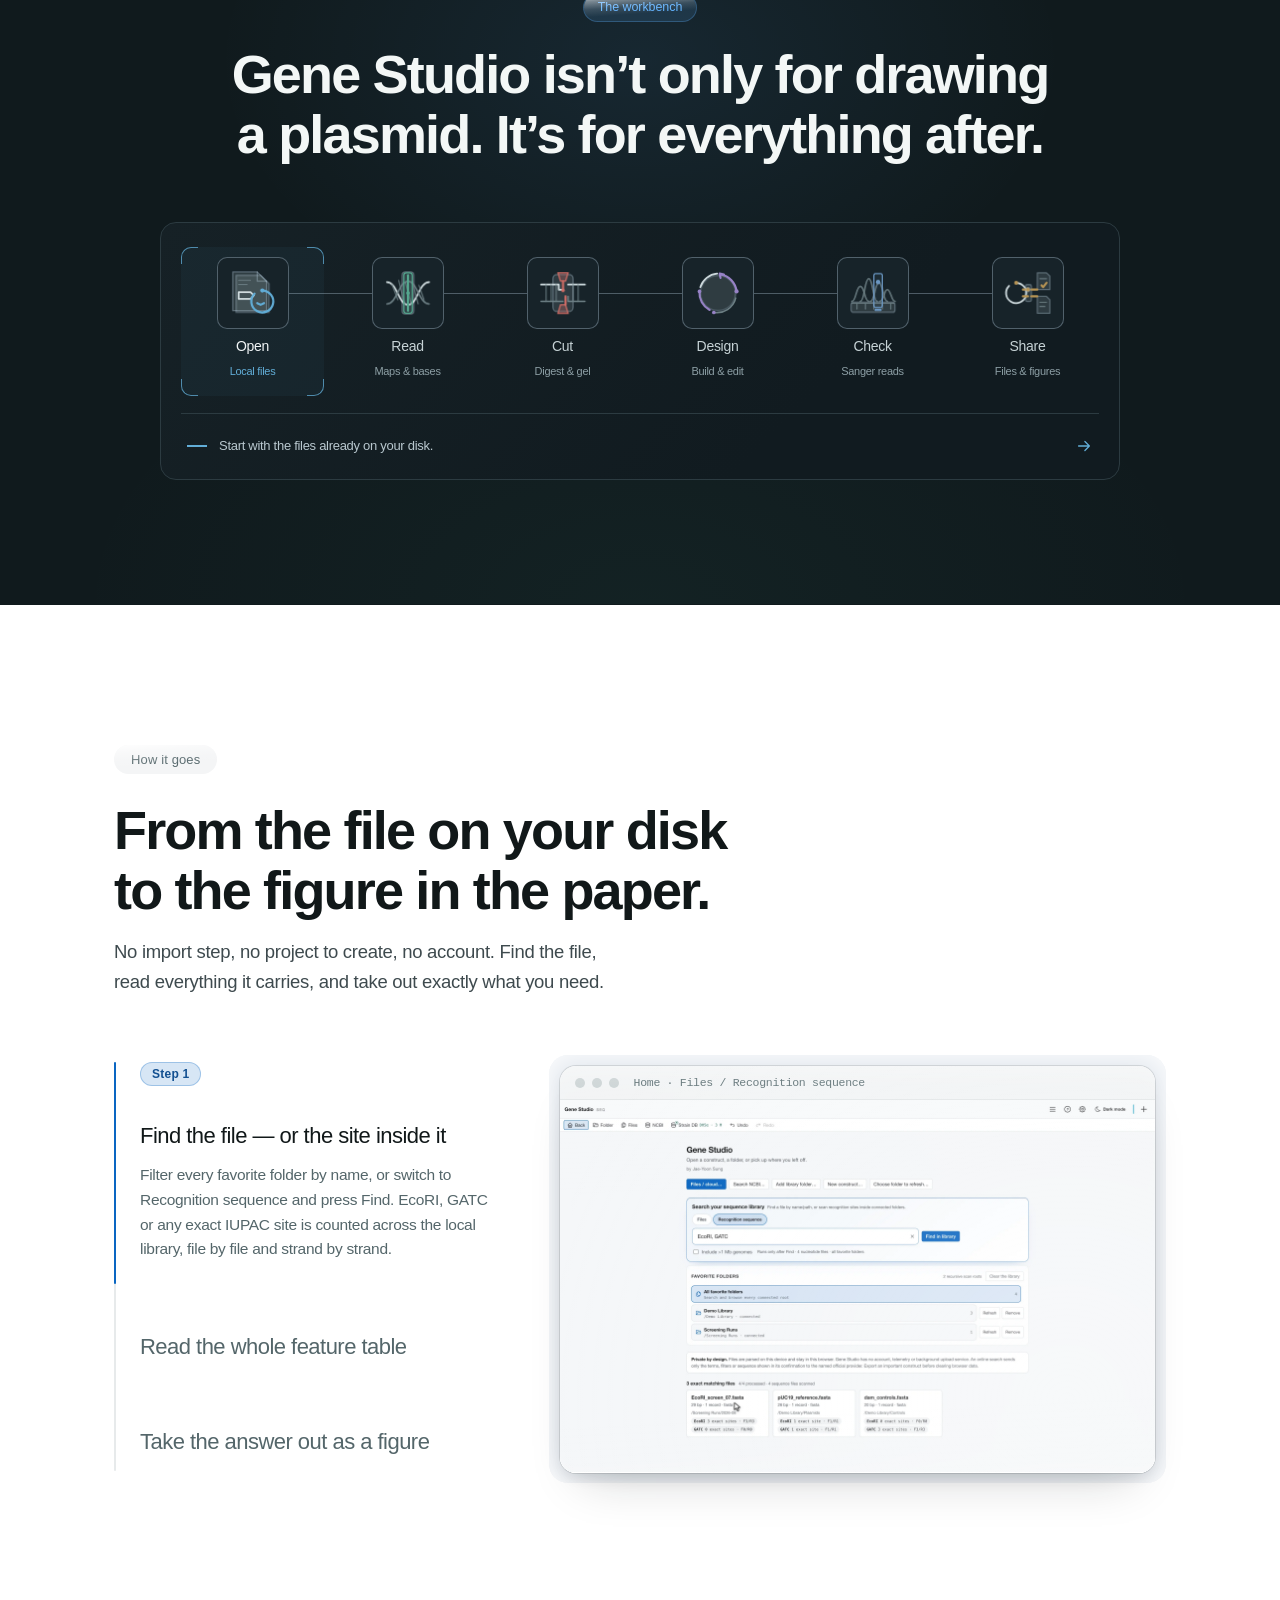
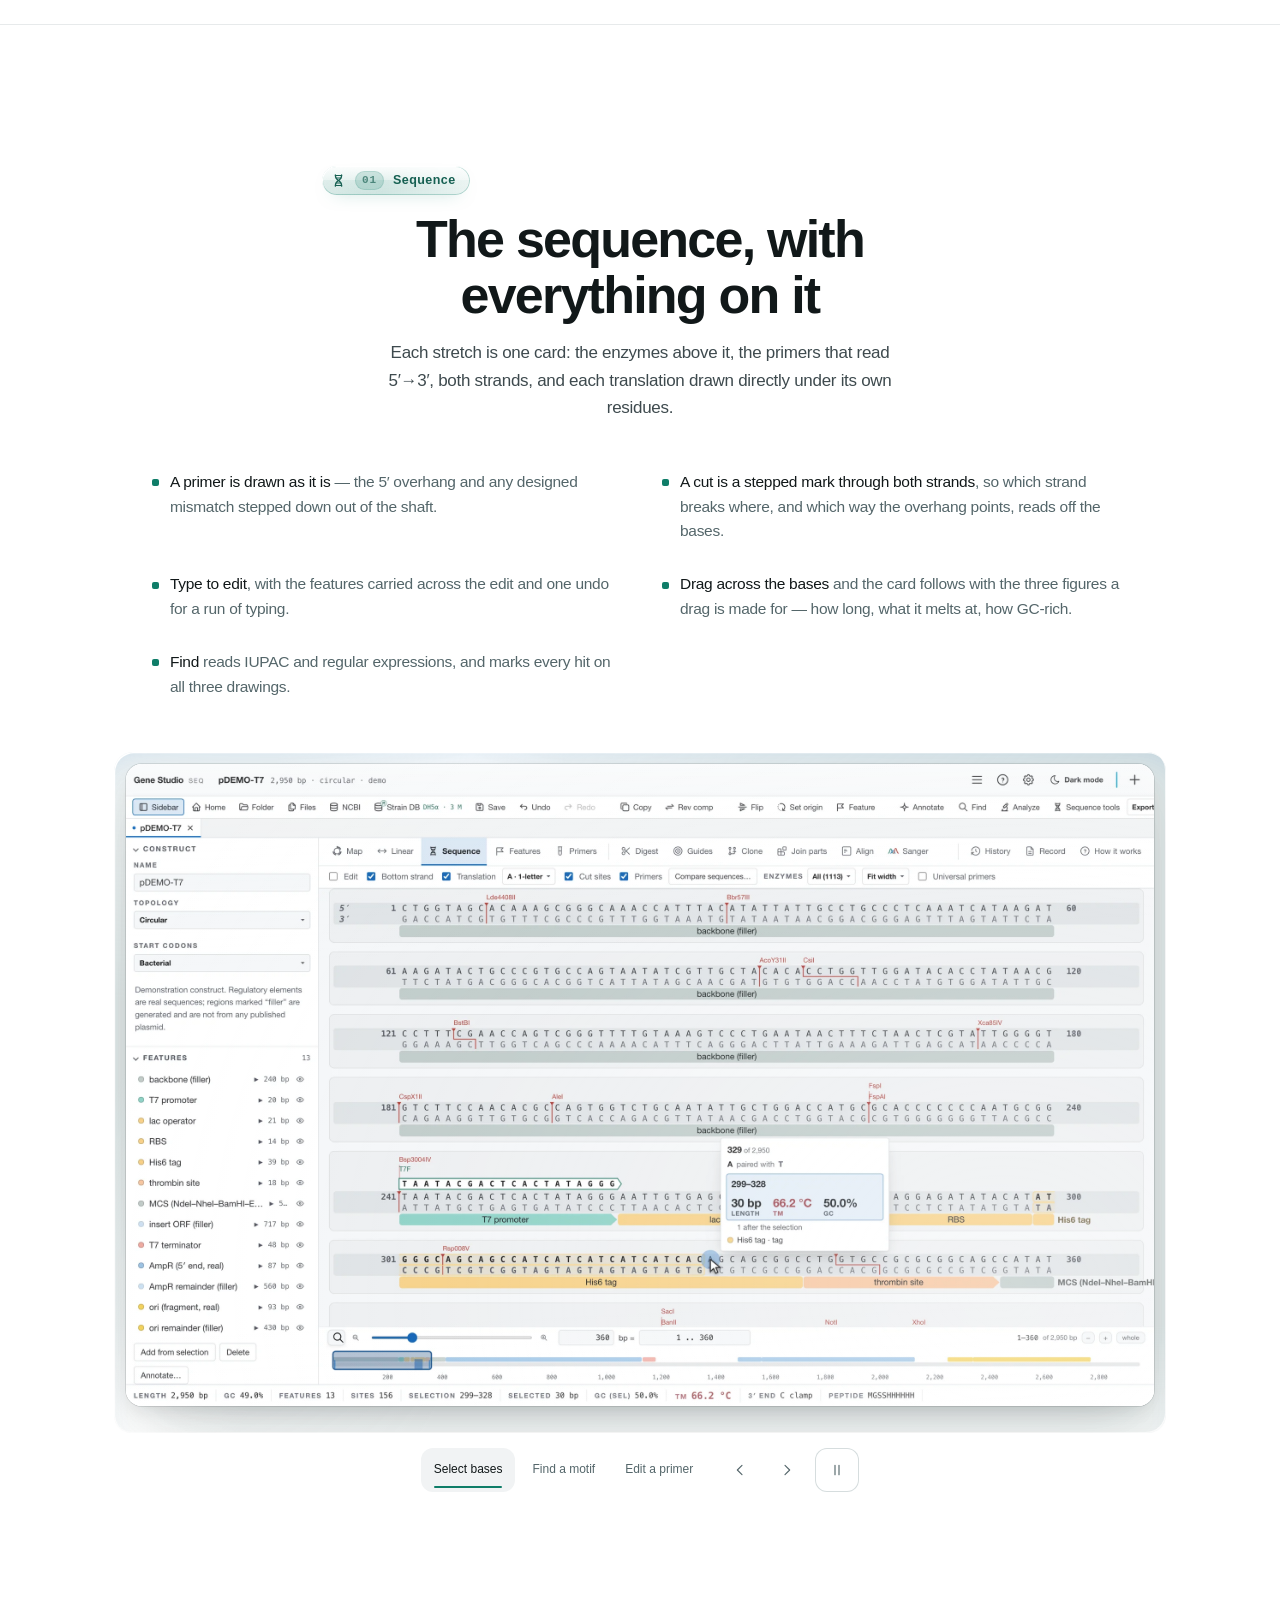
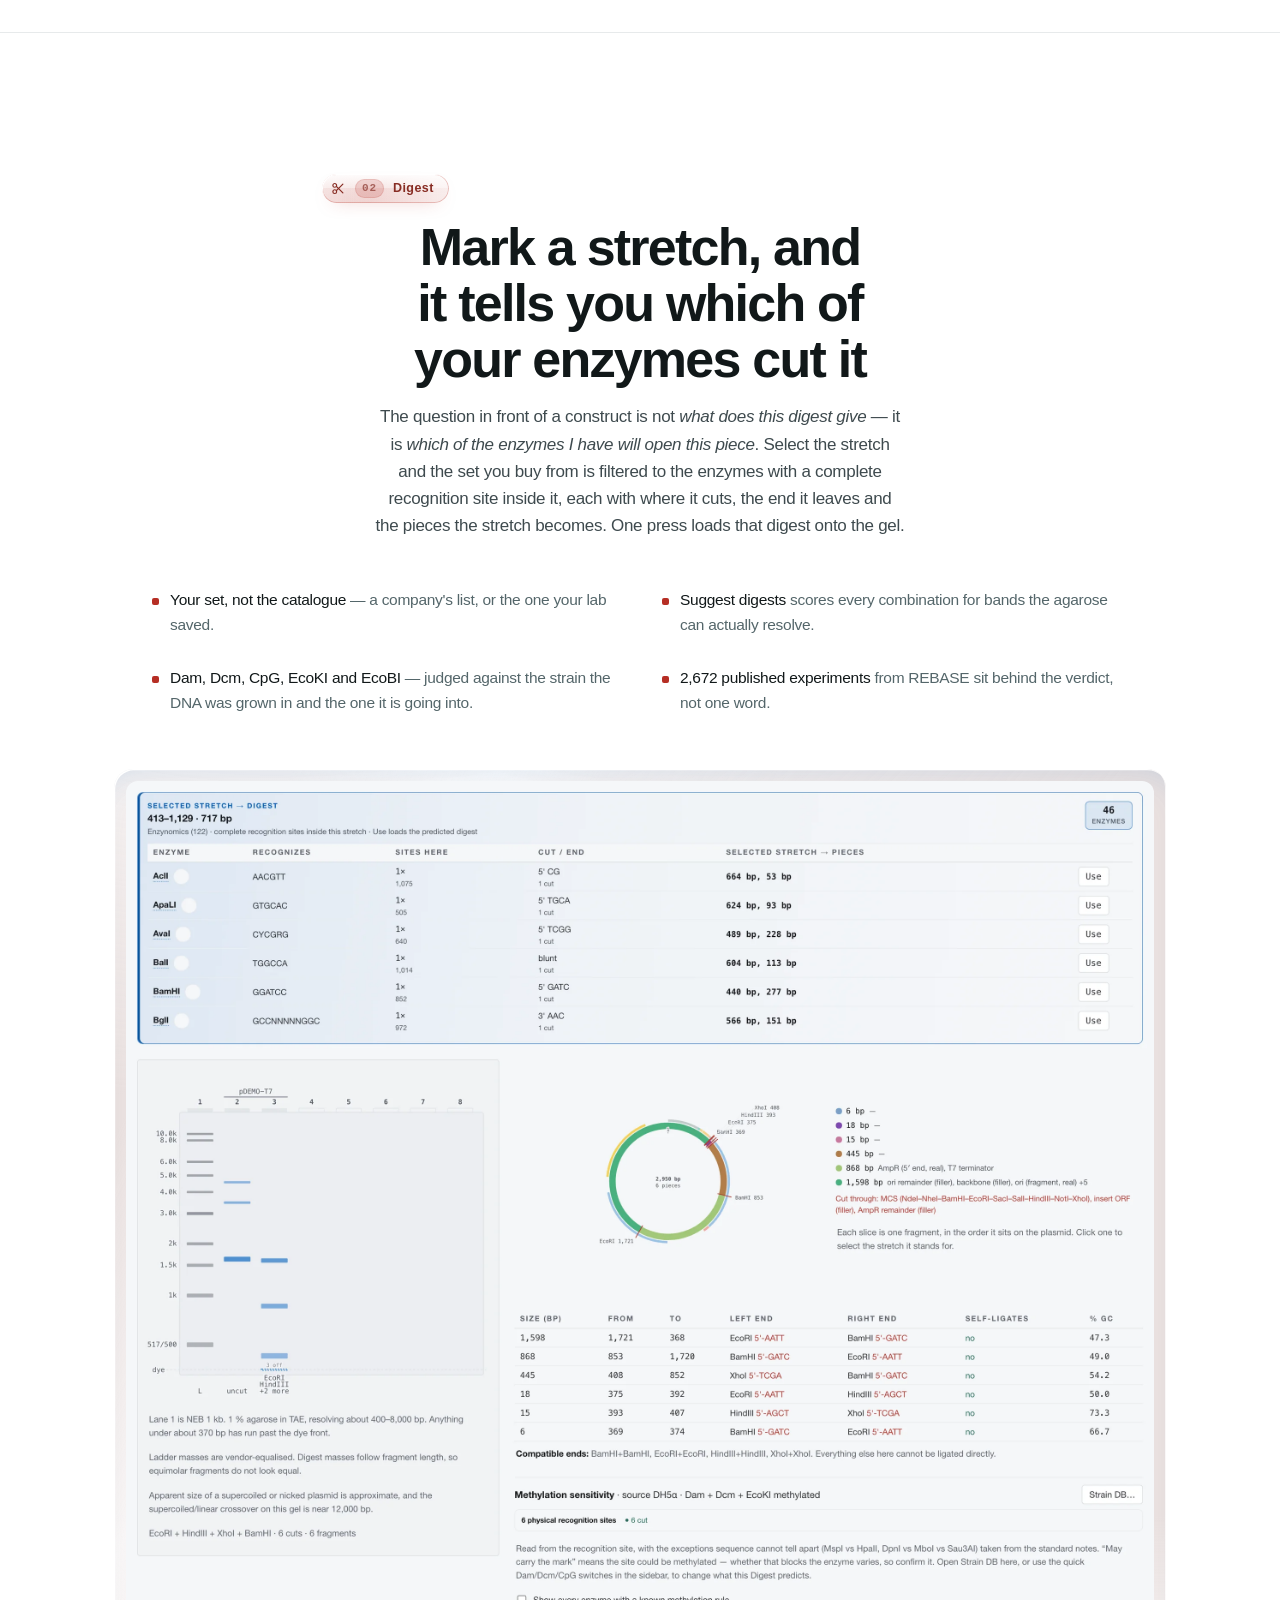
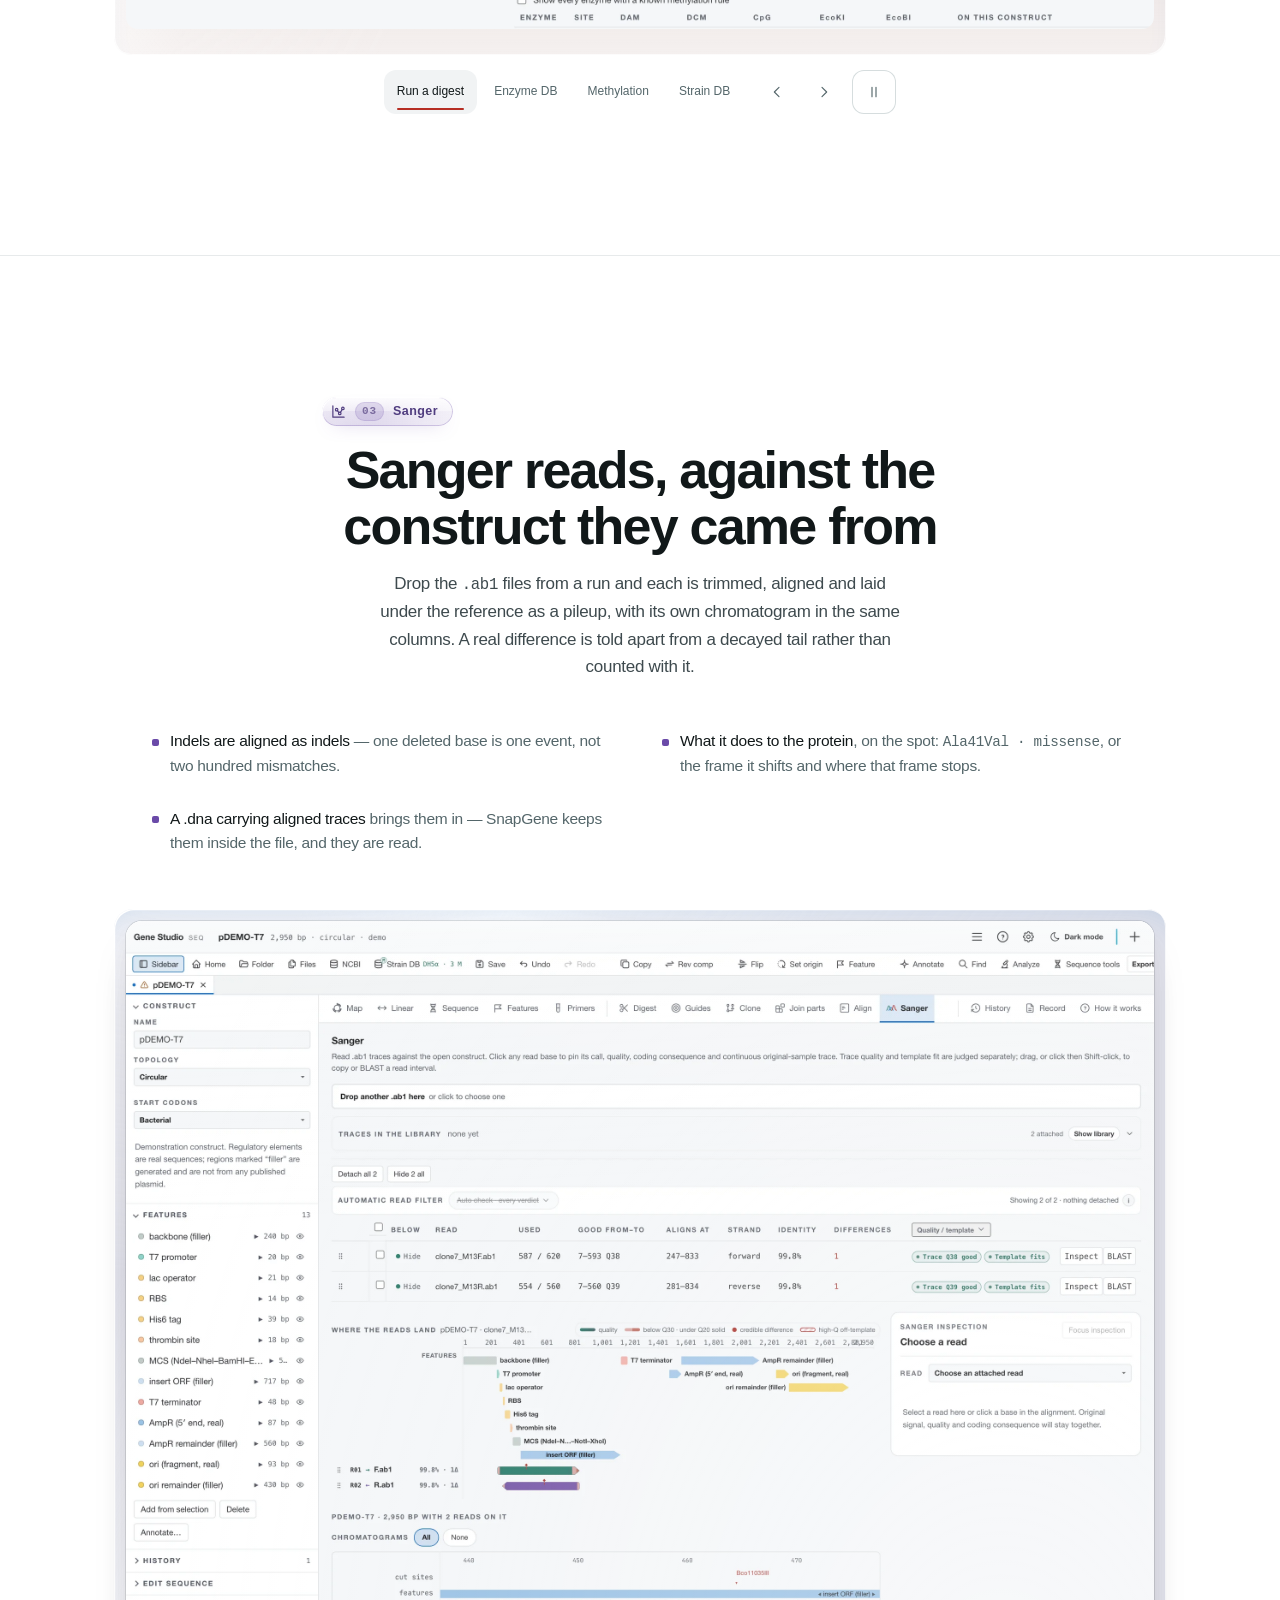
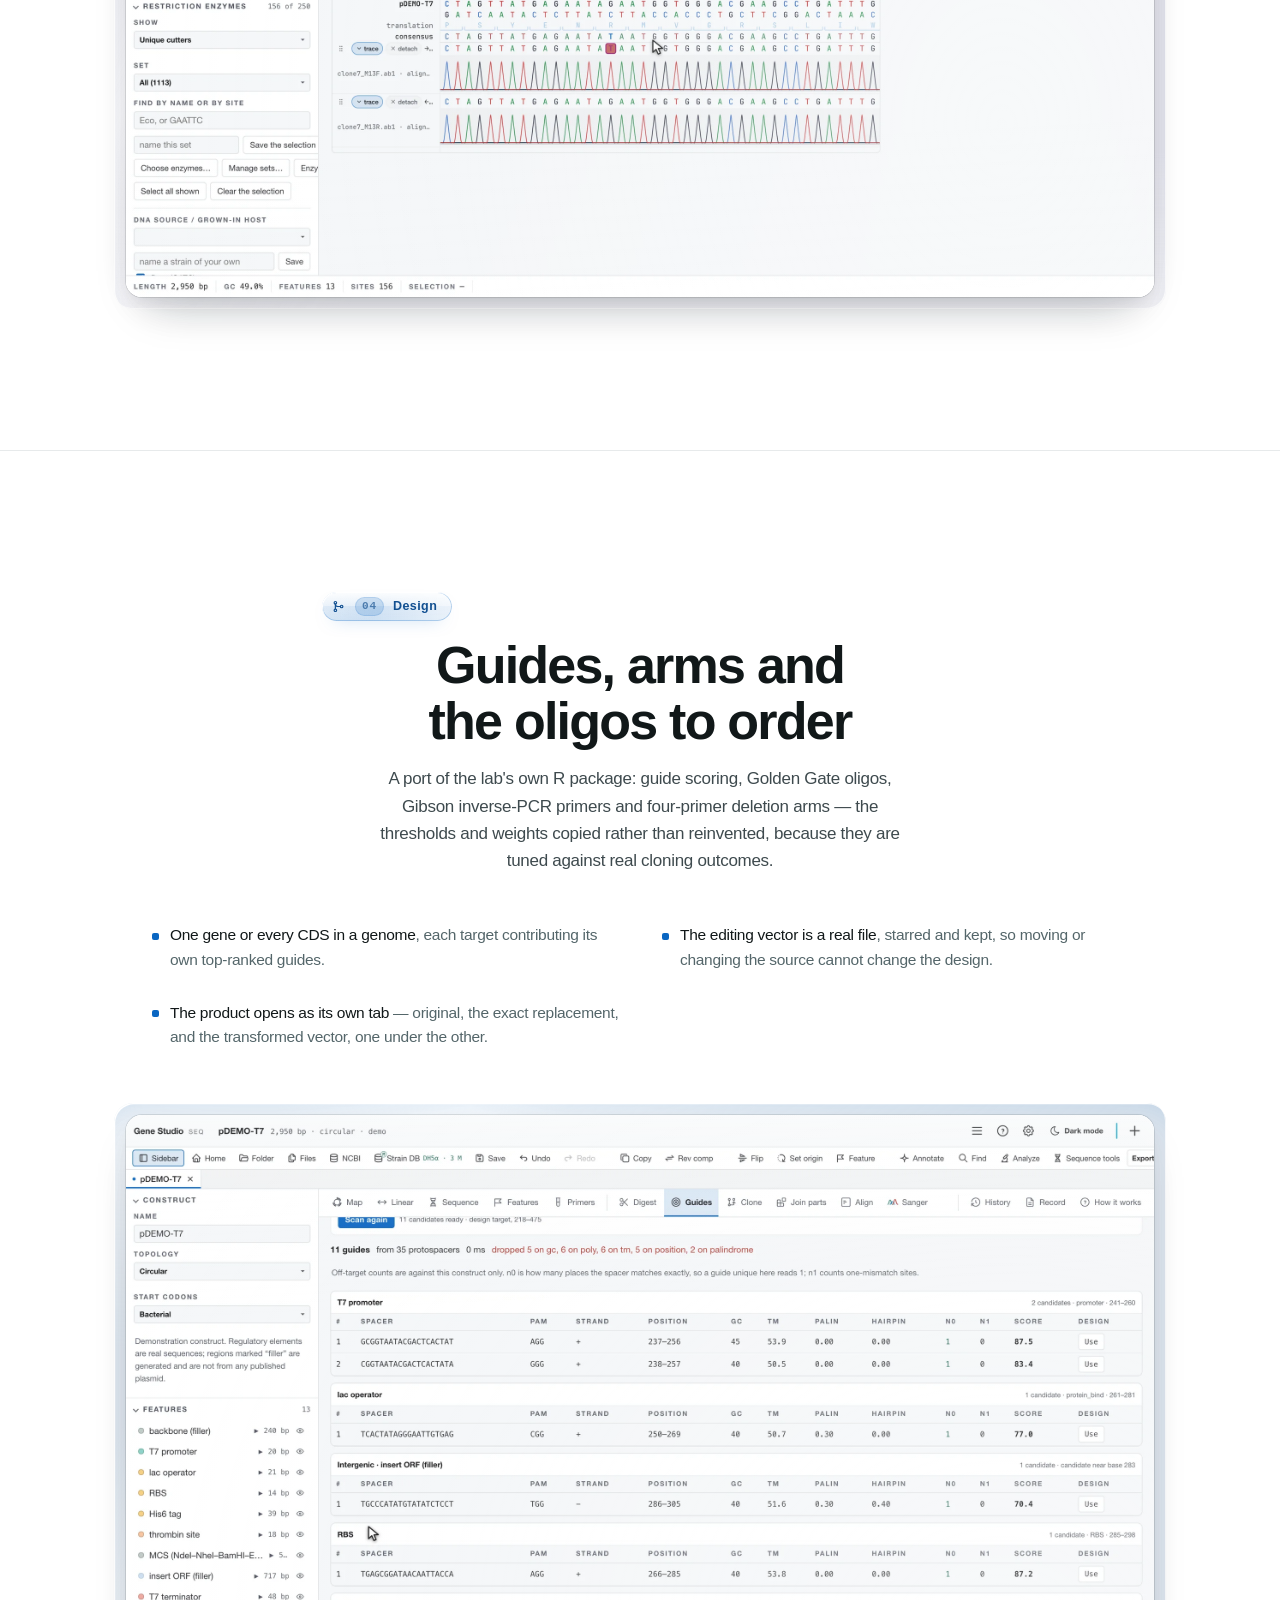
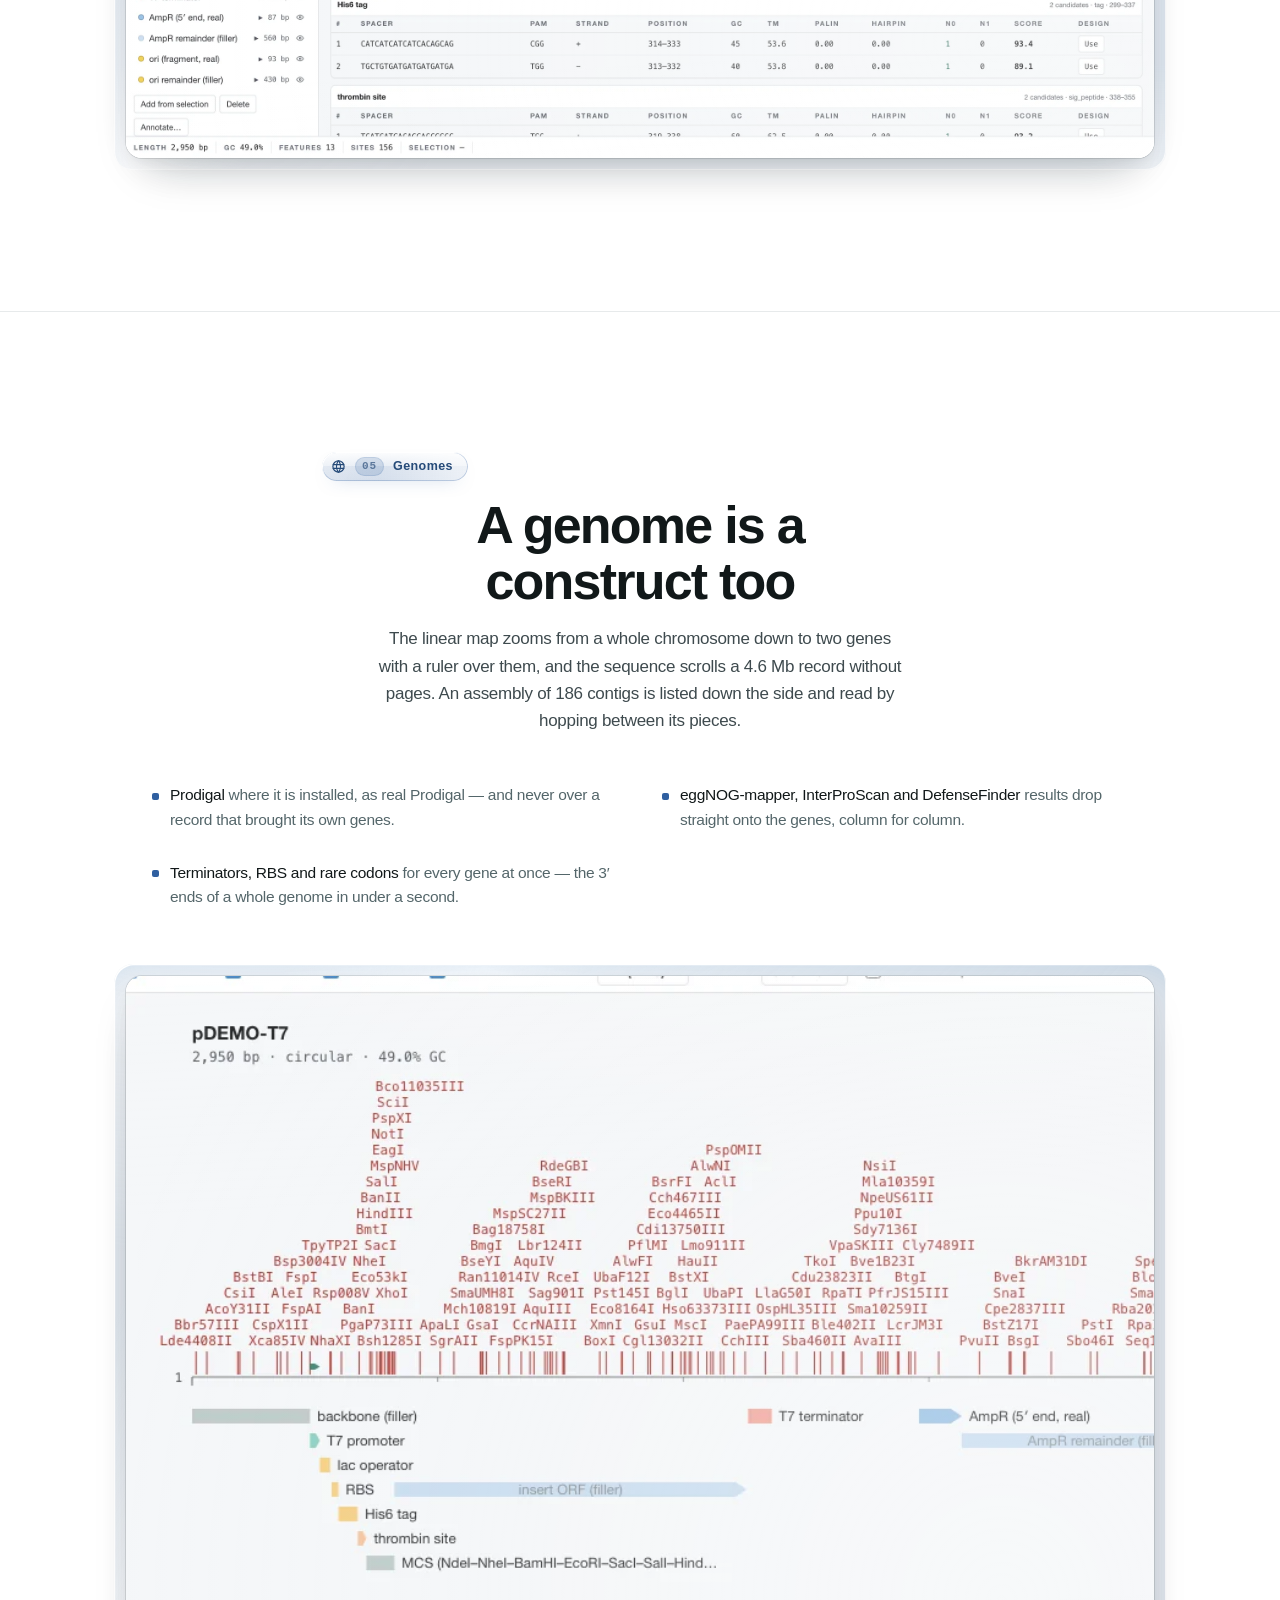
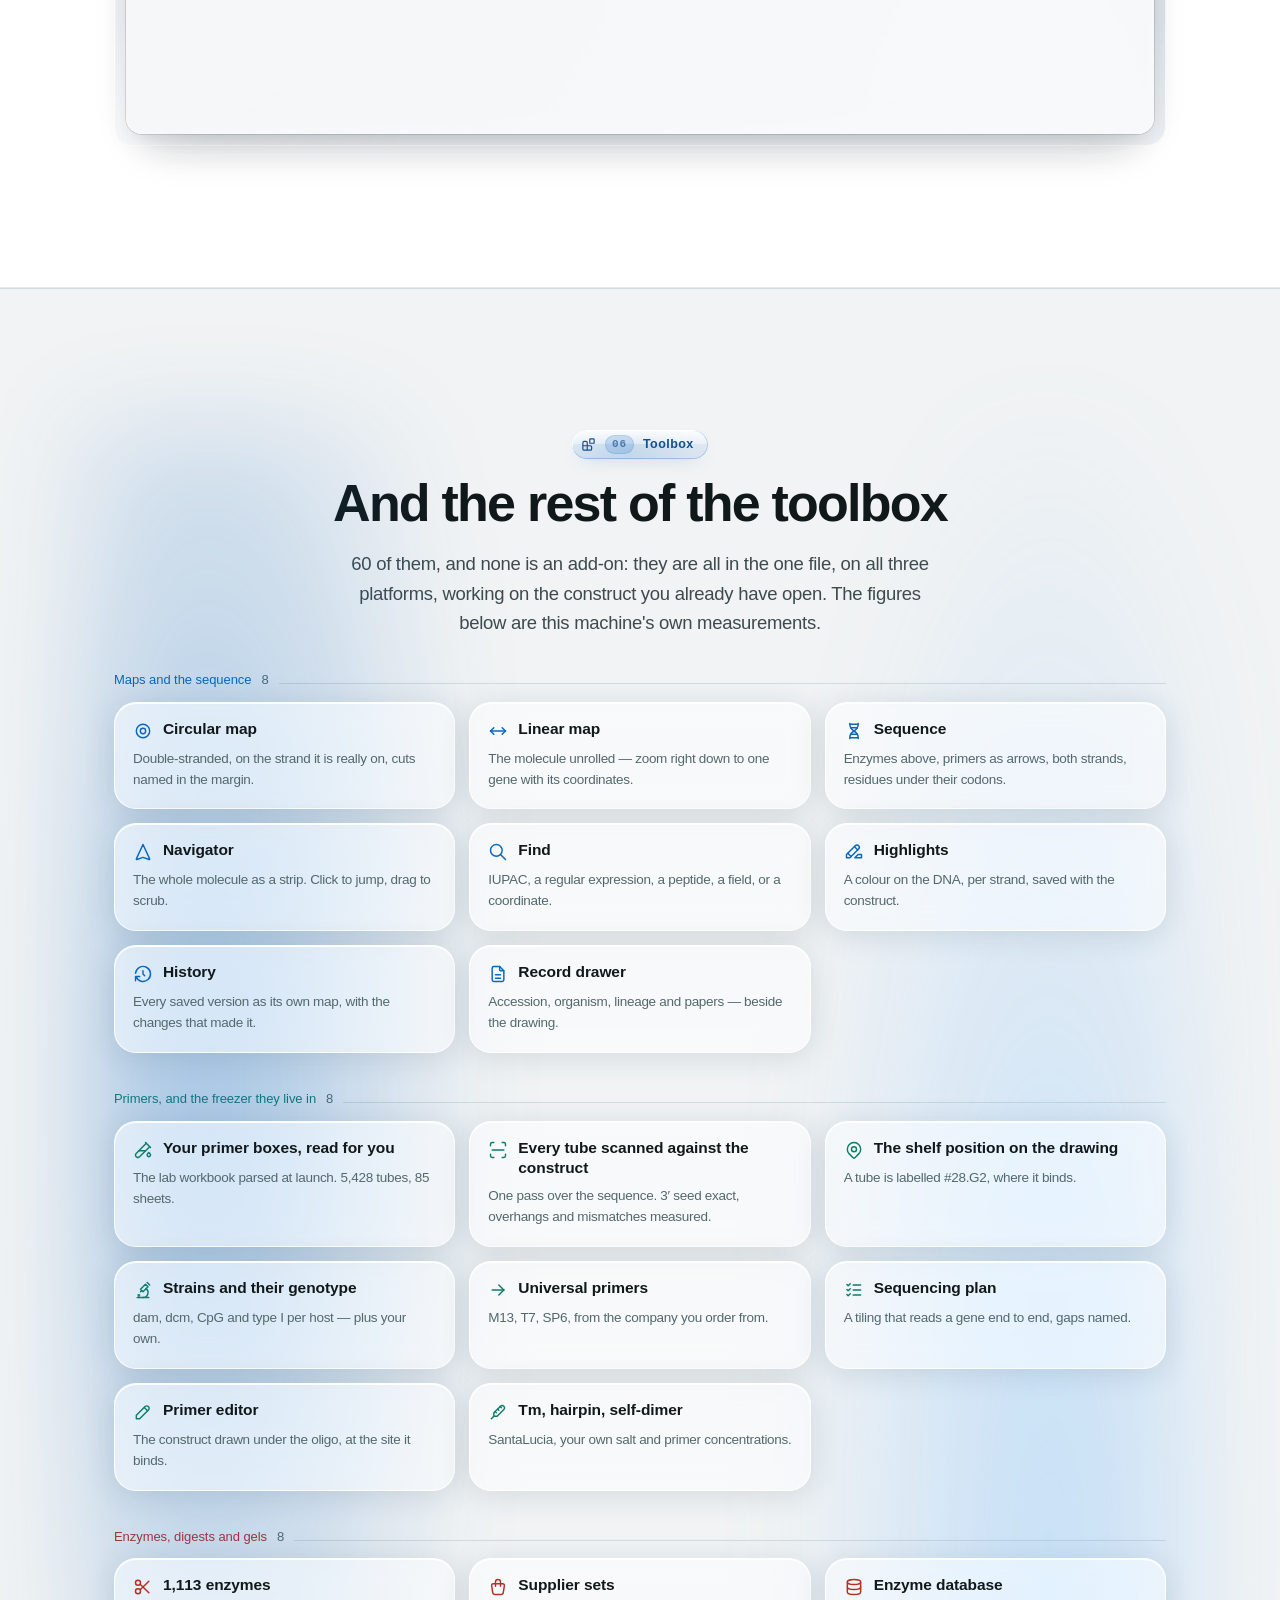
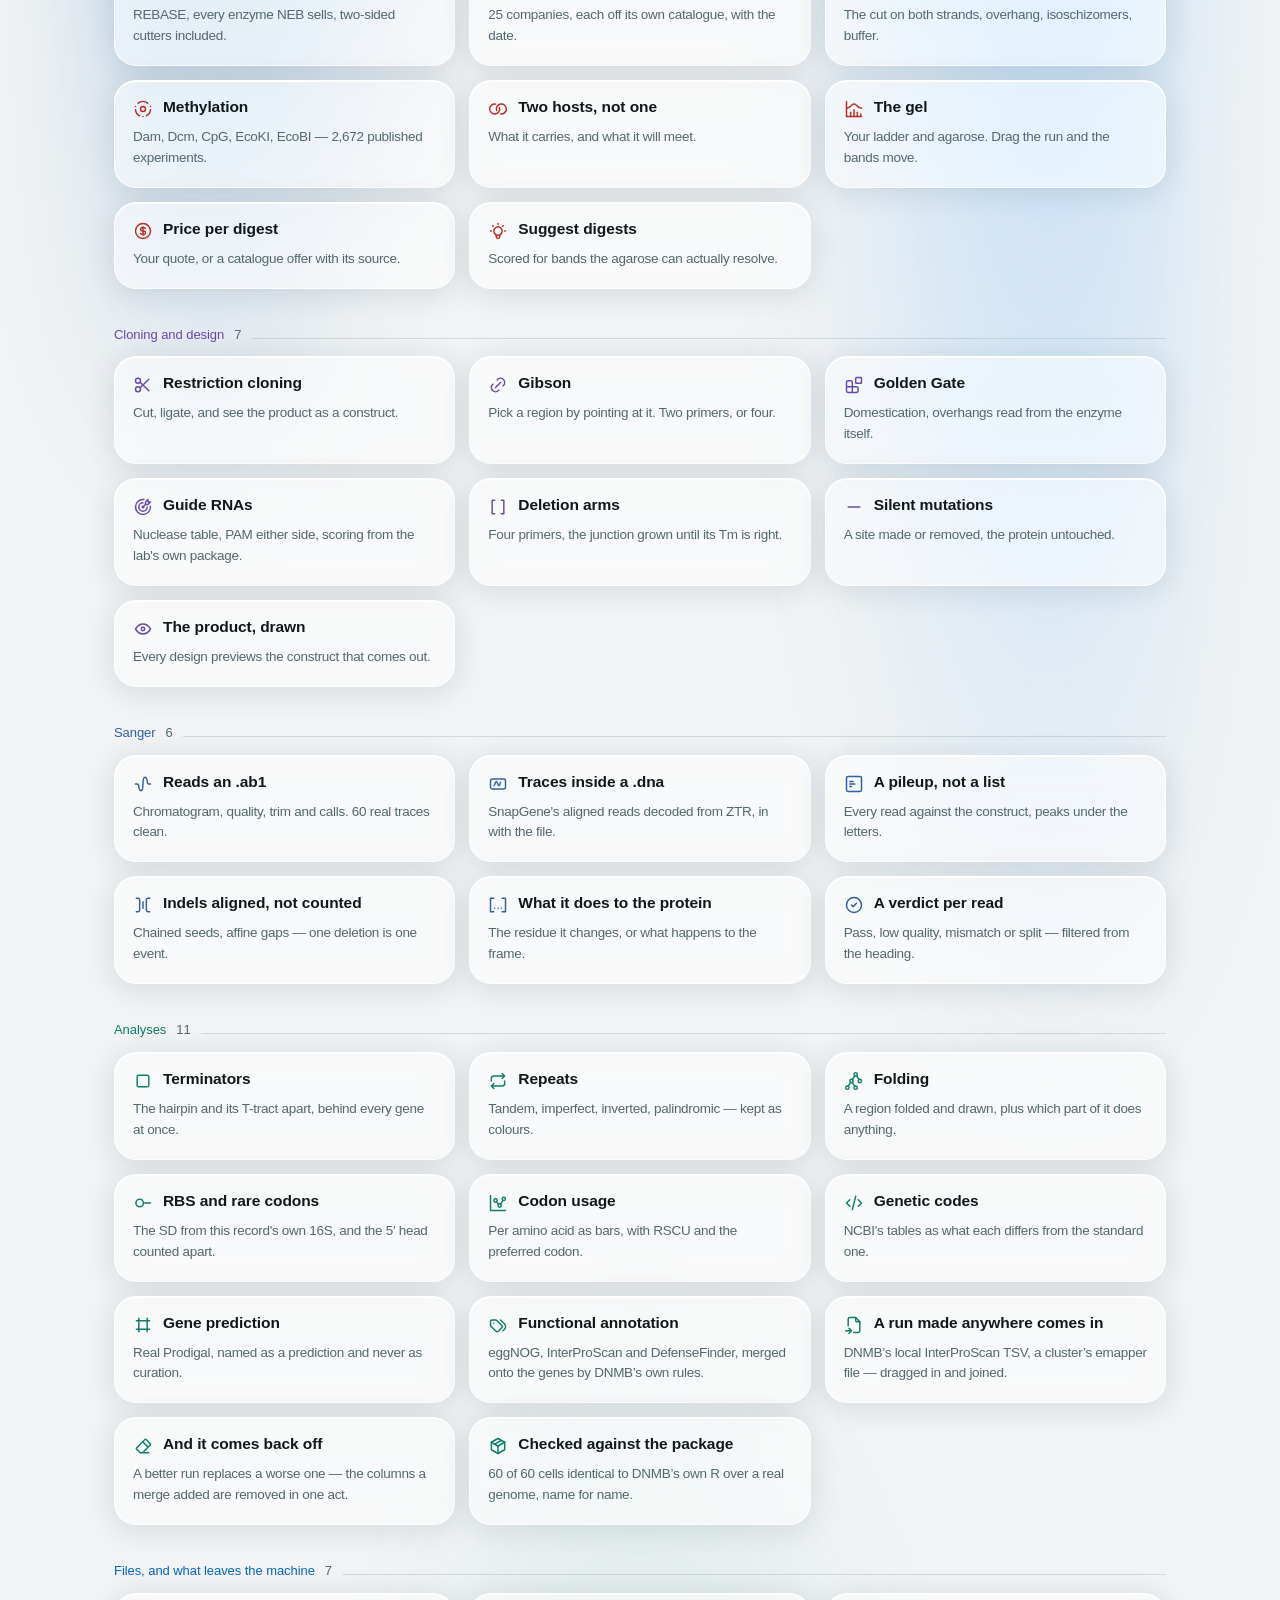
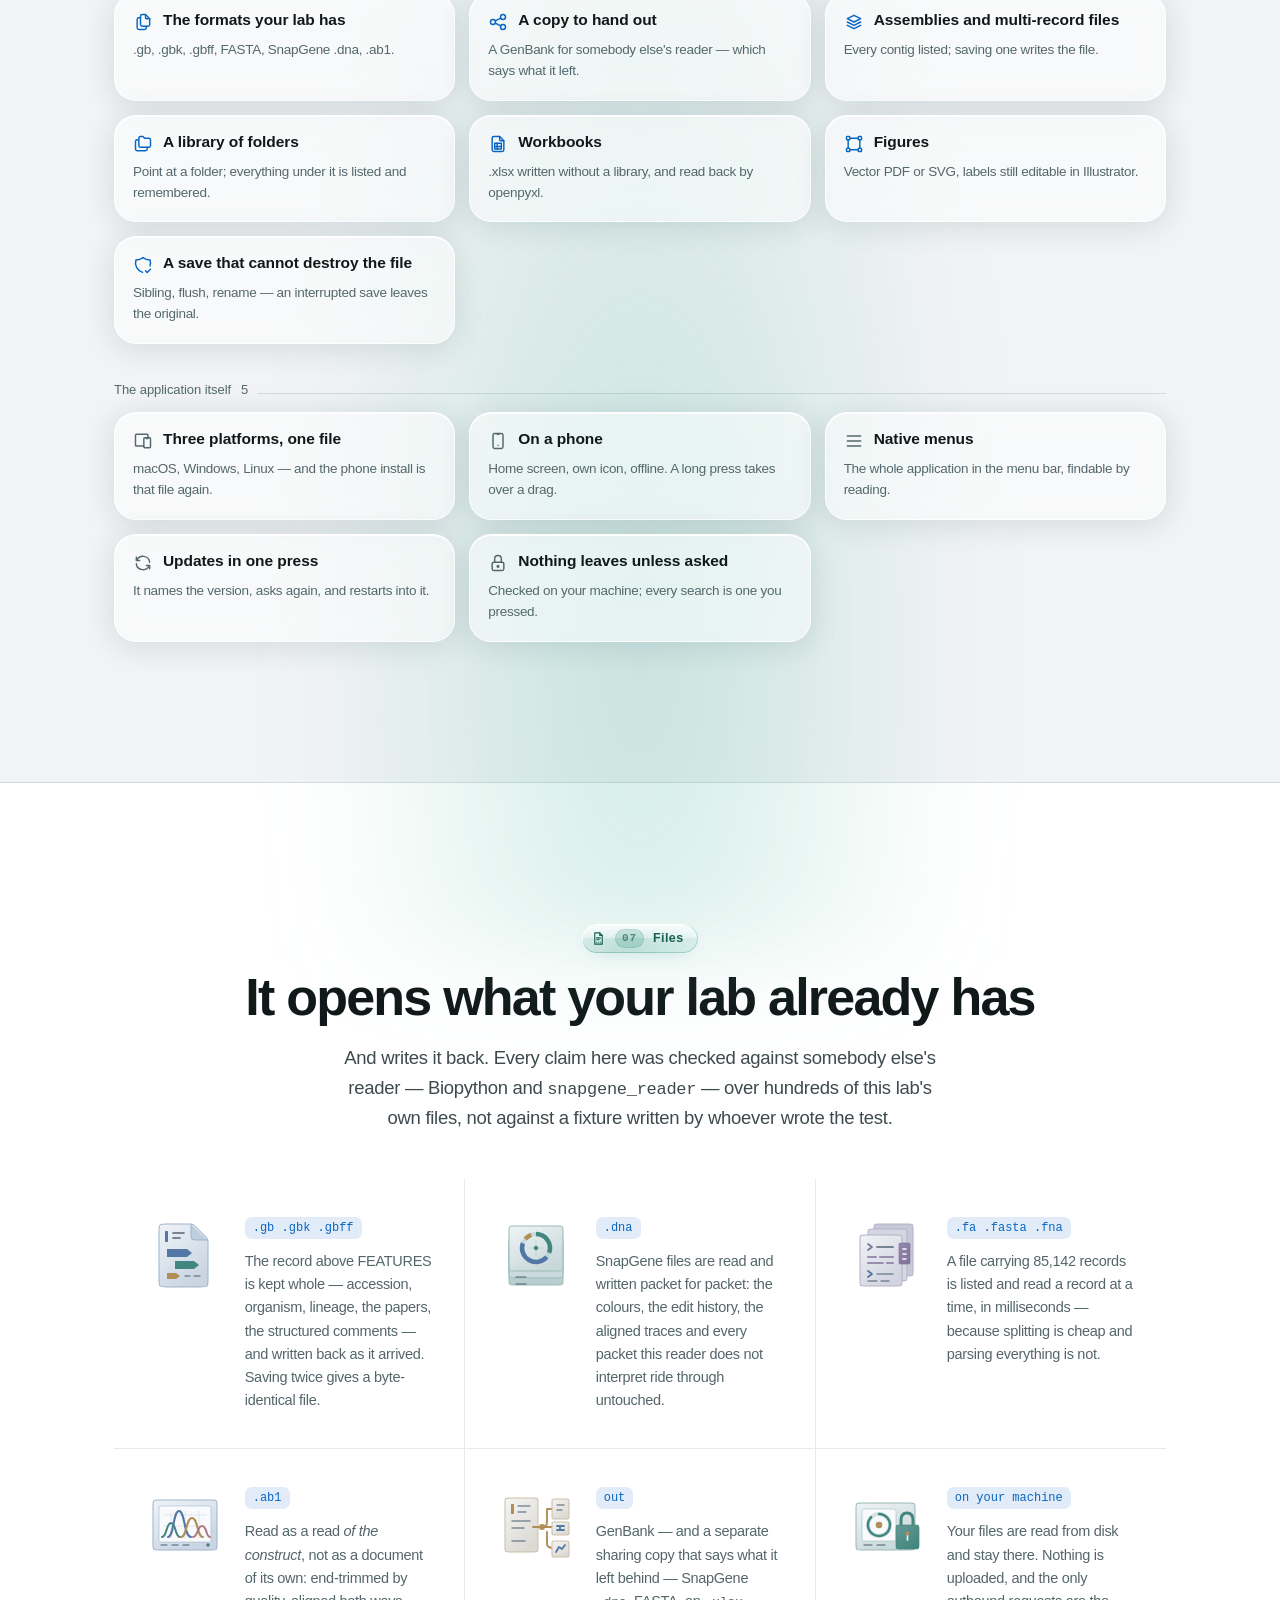
==== commit 1f661cee: "The landing page" ====
--- a/docs/index.html
+++ b/docs/index.html
@@ -86,15 +86,15 @@
 <link rel="preload" href="font/inter-latin.woff2" as="font" type="font/woff2" crossorigin>
 <link rel="preload" href="font/inter-tight-latin.woff2" as="font" type="font/woff2" crossorigin>
 <link rel="stylesheet" href="font/fonts.css?v=20260828">
-<link rel="stylesheet" href="base.css?v=20260918-refined2">
-<link rel="stylesheet" href="ambient-ribbons.css?v=20260918-refined2">
-<link rel="stylesheet" href="section-motion.css?v=20260918-refined2">
-<link rel="stylesheet" href="hero.css?v=20260918-refined2">
-<link rel="stylesheet" href="flow-motion.css?v=20260918-refined2">
-<script src="hero-reel.js?v=20260918-refined2" defer></script>
-<script src="section-motion.js?v=20260918-refined2" defer></script>
-<script src="flow-motion.js?v=20260918-refined2" defer></script>
-<script src="ambient-ribbons.js?v=20260918-refined2" defer></script>
+<link rel="stylesheet" href="base.css?v=20260918-bench1">
+<link rel="stylesheet" href="ambient-ribbons.css?v=20260918-bench1">
+<link rel="stylesheet" href="section-motion.css?v=20260918-bench1">
+<link rel="stylesheet" href="hero.css?v=20260918-bench1">
+<link rel="stylesheet" href="flow-motion.css?v=20260918-bench1">
+<script src="hero-reel.js?v=20260918-bench1" defer></script>
+<script src="section-motion.js?v=20260918-bench1" defer></script>
+<script src="flow-motion.js?v=20260918-bench1" defer></script>
+<script src="ambient-ribbons.js?v=20260918-bench1" defer></script>
 </head>
 <body>
 <!-- **A phone reports its own state, so nobody has to guess at it.** Open the
@@ -435,16 +435,18 @@
          and `mov` are material, instrument and active locus. The active part
          moves once on arrival or focus and every reduced-motion state is a
          complete, scientifically legible drawing. -->
+    <div class="bench-route" data-bench-route>
+      <div class="bench-focus" aria-hidden="true"><i></i><i></i><i></i><i></i></div>
     <ul class="verbs" data-glyphs data-glyphs-once>
-      <li><a href="#formats"><span class="vb lg" data-glyph="open">
+      <li><a href="#formats" aria-describedby="bench-hint-open"><span class="vb lg" data-glyph="open">
         <svg viewBox="0 0 64 64" aria-hidden="true">
           <g class="depth"><path class="plate" d="M12 11h29l10 10v34H12z"/></g>
           <g class="face"><path class="plate" d="M8 7h29l11 11v35H8z"/><path class="edge" d="M37 7v11h11"/>
             <path class="micro" d="M15 17h14M15 22h10"/><path class="ink" d="M15 31h14l4 4-4 4H15z"/></g>
           <g class="mov"><path class="accent" d="M43 29a13 13 0 1 1-9.2 3.8"/>
             <circle class="accent-fill" cx="43" cy="29" r="2.5"/><path class="signal" d="M37 44l4 2 4-2"/></g>
-        </svg></span>Open</a></li>
-      <li><a href="#sequence"><span class="vb lg" data-glyph="read">
+        </svg></span><span class="verb-label">Open</span><span class="verb-caption">Local files</span></a><span class="sr" id="bench-hint-open">Start with the files already on your disk.</span></li>
+      <li><a href="#sequence" aria-describedby="bench-hint-read"><span class="vb lg" data-glyph="read">
         <svg viewBox="0 0 64 64" aria-hidden="true">
           <g class="depth"><rect class="plate" x="25" y="7" width="14" height="50" rx="4"/></g>
           <g class="face"><path class="ink" d="M7 19c12 0 14 27 25 27s13-27 25-27"/>
@@ -452,16 +454,16 @@
             <path class="micro" d="M13 22l7 18M21 17l7 28M29 19l7 26M37 18l7 27M45 23l6 17"/></g>
           <g class="mov"><rect class="scan-fill" x="27" y="8" width="10" height="48" rx="3"/>
             <path class="signal" d="M32 11v42"/><circle class="signal-fill" cx="32" cy="32" r="2.2"/></g>
-        </svg></span>Read</a></li>
-      <li><a href="#digest"><span class="vb lg" data-glyph="cut">
+        </svg></span><span class="verb-label">Read</span><span class="verb-caption">Maps & bases</span></a><span class="sr" id="bench-hint-read">Move between the whole construct and the exact base.</span></li>
+      <li><a href="#digest" aria-describedby="bench-hint-cut"><span class="vb lg" data-glyph="cut">
         <svg viewBox="0 0 64 64" aria-hidden="true">
           <g class="depth"><rect class="plate" x="20" y="10" width="24" height="44" rx="5"/></g>
           <g class="face"><path class="ink" d="M6 22h21v6h5M38 22h20"/><path class="muted" d="M6 42h26M38 36v6h20"/>
             <path class="micro" d="M12 22v20M18 22v20M24 22v20M44 22v20M50 22v20"/></g>
           <g class="mov"><path class="cut-fill" d="M26 8h12l-3 10h-6zM29 46h6l3 10H26z"/>
             <path class="cut-stroke" d="M32 18v10M35 36v10"/><circle class="cut-dot" cx="32" cy="29" r="2"/></g>
-        </svg></span>Cut</a></li>
-      <li><a href="#design"><span class="vb lg" data-glyph="design">
+        </svg></span><span class="verb-label">Cut</span><span class="verb-caption">Digest & gel</span></a><span class="sr" id="bench-hint-cut">See the fragments and the gel before you cut.</span></li>
+      <li><a href="#design" aria-describedby="bench-hint-design"><span class="vb lg" data-glyph="design">
         <svg viewBox="0 0 64 64" aria-hidden="true">
           <g class="depth"><circle class="plate" cx="32" cy="32" r="21"/></g>
           <g class="face"><path class="ink" d="M31 9A23 23 0 0 0 11 25"/><path class="signal" d="M10 30a23 23 0 0 0 12 22"/>
@@ -469,8 +471,8 @@
             <circle class="accent-fill" cx="27" cy="55" r="2.2"/></g>
           <g class="mov"><path class="accent" d="M35 10a23 23 0 0 1 19 20"/><path class="accent" d="M35 14l-1-5 5 1"/>
             <circle class="accent-fill" cx="54" cy="30" r="2.5"/></g>
-        </svg></span>Design</a></li>
-      <li><a href="#sanger"><span class="vb lg" data-glyph="check">
+        </svg></span><span class="verb-label">Design</span><span class="verb-caption">Build & edit</span></a><span class="sr" id="bench-hint-design">Plan the construct and the oligos together.</span></li>
+      <li><a href="#sanger" aria-describedby="bench-hint-check"><span class="vb lg" data-glyph="check">
         <svg viewBox="0 0 64 64" aria-hidden="true">
           <g class="depth"><rect class="plate" x="6" y="43" width="52" height="12" rx="3"/></g>
           <g class="face"><path class="micro" d="M7 44h50M13 44v7M23 44v7M33 44v7M43 44v7M53 44v7"/>
@@ -478,16 +480,21 @@
             <path class="trace trace-g" d="M29 42c5 0 5-22 10-22s5 22 10 22"/><path class="trace trace-t" d="M40 42c5 0 5-14 9-14s5 14 9 14"/></g>
           <g class="mov"><rect class="call-window" x="33" y="9" width="10" height="40" rx="2"/>
             <circle class="signal-fill" cx="38" cy="19" r="2.6"/><path class="signal" d="M35 52h6"/></g>
-        </svg></span>Check</a></li>
-      <li><a href="#formats"><span class="vb lg" data-glyph="share">
+        </svg></span><span class="verb-label">Check</span><span class="verb-caption">Sanger reads</span></a><span class="sr" id="bench-hint-check">Follow the trace back to the construct it came from.</span></li>
+      <li><a href="#formats" aria-describedby="bench-hint-share"><span class="vb lg" data-glyph="share">
         <svg viewBox="0 0 64 64" aria-hidden="true">
           <g class="depth"><path class="plate" d="M43 8h11l4 4v16H43zM43 36h11l4 4v16H43z"/></g>
           <g class="face"><path class="ink" d="M18 20a12 12 0 1 1-8.5 3.5"/><circle class="signal-fill" cx="18" cy="20" r="2.4"/>
             <rect class="plate" x="29" y="22" width="7" height="20" rx="2"/><path class="micro" d="M46 15h8M46 43h8M46 48h6"/></g>
           <g class="mov"><path class="accent" d="M26 28h6M36 28h7M26 36h6M36 36h7"/>
             <circle class="packet" cx="32" cy="28" r="2.5"/><path class="signal" d="M48 23l2 2 4-5"/></g>
-        </svg></span>Share</a></li>
+        </svg></span><span class="verb-label">Share</span><span class="verb-caption">Files & figures</span></a><span class="sr" id="bench-hint-share">Take your work out as sequence files and editable figures.</span></li>
     </ul>
+      <div class="bench-note" aria-hidden="true">
+        <span class="bench-note-mark"></span><span data-bench-note>Start with the files already on your disk.</span>
+        <svg viewBox="0 0 20 20" fill="none"><path d="M4 10h12m-5-5 5 5-5 5"/></svg>
+      </div>
+    </div>
   </div>
 </section>
 
@@ -2169,6 +2176,57 @@
 
 /* The hero has its own shared animation and media lifecycle in hero-reel.js. */
 
+/* One inspection frame travels between the six workbench links. The glyphs
+   stay put; the frame and short description show what each link will open. */
+(() => {
+  const route = document.querySelector('[data-bench-route]');
+  if(!route) return;
+  const links = [...route.querySelectorAll('.verbs a')];
+  const lens = route.querySelector('.bench-focus');
+  const note = route.querySelector('[data-bench-note]');
+  if(!links.length || !lens || !note) return;
+  const fine = matchMedia('(hover:hover) and (pointer:fine)');
+  let active = links[0], noteAnimation, reflowFrame = 0;
+  const position = (instant = false) => {
+    if(instant){ cancelAnimationFrame(reflowFrame); route.classList.add('bench-reflow'); }
+    const box = active.getBoundingClientRect(), origin = route.getBoundingClientRect();
+    lens.style.width = `${box.width}px`;
+    lens.style.height = `${box.height}px`;
+    lens.style.transform = `translate3d(${box.left - origin.left - route.clientLeft}px,${box.top - origin.top - route.clientTop}px,0)`;
+    if(instant){
+      lens.getBoundingClientRect();
+      reflowFrame = requestAnimationFrame(() => route.classList.remove('bench-reflow'));
+    }
+  };
+  const inspect = link => {
+    const changed = active !== link;
+    active = link;
+    links.forEach(item => item.classList.toggle('is-inspected', item === link));
+    const glyph = link.querySelector('.lg');
+    route.style.setProperty('--bench-accent', getComputedStyle(glyph).getPropertyValue('--g-accent').trim());
+    note.textContent = document.getElementById(link.getAttribute('aria-describedby')).textContent;
+    position();
+    noteAnimation?.cancel();
+    if(changed && !window.gsMotion.matches)
+      noteAnimation = note.animate([{opacity:.35,transform:'translateY(3px)'},{opacity:1,transform:'none'}],
+        {duration:260,easing:'cubic-bezier(.2,.7,.2,1)'});
+  };
+  for(const link of links){
+    link.addEventListener('pointerenter', () => {
+      if(fine.matches && (!route.contains(document.activeElement) || document.activeElement === link)) inspect(link);
+    });
+    link.addEventListener('focus', () => inspect(link));
+  }
+  inspect(active);
+  route.classList.add('bench-ready');
+  if('ResizeObserver' in window) new ResizeObserver(() => position(true)).observe(route);
+  addEventListener('resize', () => position(true), {passive:true});
+  document.fonts?.ready.then(() => position(true));
+  addEventListener('gs-motion', () => { noteAnimation?.cancel(); position(true); });
+})();
+
+
+
 /* ── a clip plays where a clip is worth playing ────────────────────────────
    The source is attached in script, not in the markup, so nothing is fetched
    for a screen that will not show it and nothing plays for a reader who has
--- a/docs/base.css
+++ b/docs/base.css
@@ -2896,6 +2896,81 @@
   .lg .accent-fill,.lg .signal-fill,.lg .packet,.lg .feature-fill,.lg .cut-dot{fill:Highlight}
 }
 
+/* ── one inspection frame along the workbench ──────────────────────────────
+   The instruments share a quiet mount. A single set of corner marks follows
+   pointer or keyboard focus; their short descriptions explain each destination. */
+.chapter .bench-route{
+  --bench-accent:#62AED8;
+  position:relative; isolation:isolate; max-width:960px; overflow:hidden; overflow:clip;
+  margin:clamp(38px,5vw,58px) auto 0; padding:24px 20px 0;
+  border:1px solid #2C3B41; border-radius:16px;
+  background:linear-gradient(135deg,#162126,#111B20 68%);
+  text-align:left;
+}
+.bench-route .verbs{position:relative; z-index:1; width:100%; margin:0; --vgap:12px}
+.bench-route .verbs a{
+  padding:var(--vpad) 5px 16px; grid-template-rows:var(--vtile) auto 1fr;
+  gap:8px; border-radius:10px; min-height:142px; text-align:center;
+}
+.chapter .bench-route .verbs a:hover{background:none}
+.bench-route .verbs .lg{
+  border-radius:10px; background:#172329; box-shadow:none; transition:none;
+}
+.bench-route .verbs .lg::after{content:none}
+.bench-route .verbs a:hover .lg{transform:none; background:#172329; border-color:var(--vedge)}
+.bench-route .verb-label{font-size:14px; line-height:1.3; color:#C6D2D5; transition:color .2s ease}
+.bench-route .verb-caption{max-width:13ch; font-size:11px; line-height:1.45; color:#8D9FA5}
+.bench-route .verbs .sr{color:#C6D2D5}
+.bench-route .verbs .is-inspected .verb-label{color:#F1F5F6}
+.bench-route .verbs .is-inspected .verb-caption{color:var(--bench-accent)}
+.bench-focus{
+  position:absolute; z-index:0; top:0; left:0; pointer-events:none;
+  border-radius:10px; opacity:0;
+  background:color-mix(in srgb,var(--bench-accent) 5%,transparent);
+}
+.bench-ready .bench-focus{opacity:1;
+  transition:transform .4s cubic-bezier(.22,.75,.2,1),width .4s ease,height .4s ease,background .3s ease}
+.bench-route.bench-reflow .bench-focus{transition:none}
+.bench-focus i{position:absolute; width:17px; height:17px;
+  border:1px solid var(--bench-accent); opacity:.75; transition:border-color .3s ease}
+.bench-focus i:nth-child(1){top:0; left:0; border-right:0; border-bottom:0; border-radius:10px 0 0 0}
+.bench-focus i:nth-child(2){top:0; right:0; border-left:0; border-bottom:0; border-radius:0 10px 0 0}
+.bench-focus i:nth-child(3){bottom:0; left:0; border-right:0; border-top:0; border-radius:0 0 0 10px}
+.bench-focus i:nth-child(4){bottom:0; right:0; border-left:0; border-top:0; border-radius:0 0 10px 0}
+.bench-note{
+  display:flex; align-items:center; gap:12px; min-height:66px;
+  margin-top:17px; padding:16px 6px;
+  border-top:1px solid #2C3B41; font:400 13px/1.5 var(--ui); color:#B9C8CF;
+}
+.bench-note-mark{width:20px; height:2px; flex:none; background:var(--bench-accent); transition:background .3s ease}
+.bench-note [data-bench-note]{flex:1}
+.bench-note svg{flex:none; width:18px; height:18px; stroke:var(--bench-accent); stroke-width:1.4; stroke-linecap:round; stroke-linejoin:round}
+@media(max-width:900px){
+  .chapter .bench-route{max-width:560px}
+  .bench-route .verbs{grid-template-columns:repeat(3,minmax(0,1fr)); gap:14px 12px}
+}
+@media(max-width:620px){
+  .chapter .bench-route{padding:14px 10px 0; border-radius:13px}
+  .bench-route .verbs{--vgap:6px; gap:8px 6px}
+  .bench-route .verbs a{min-height:132px; padding-inline:2px; padding-bottom:12px}
+  .bench-route .verb-label{font-size:13px}
+  .bench-route .verb-caption{font-size:10px}
+  .bench-note{min-height:78px; margin-top:12px; padding:14px 4px; gap:9px; font-size:12px}
+  .bench-note-mark{width:12px}
+}
+@media(prefers-reduced-motion:reduce){
+  html:not(.motion-on) .bench-route *{transition:none !important}
+}
+@media(forced-colors:active){
+  .chapter .bench-route,.bench-route .verbs .lg{background:Canvas; border-color:CanvasText}
+  .bench-focus{background:none}
+  .bench-focus i{border-color:Highlight; opacity:1}
+  .bench-route .verb-label,.bench-route .verb-caption,.bench-note{color:CanvasText}
+  .bench-note{border-color:CanvasText}
+  .bench-note-mark{background:Highlight}
+  .bench-note svg{stroke:Highlight}
+}
+
 /* ── file specimens: restrained colour and continuous contours ─────────────
    A shared mineral palette carries the scientific detail. Broad satin faces
    have a small tonal range; contour pairs keep straight edges and smooth
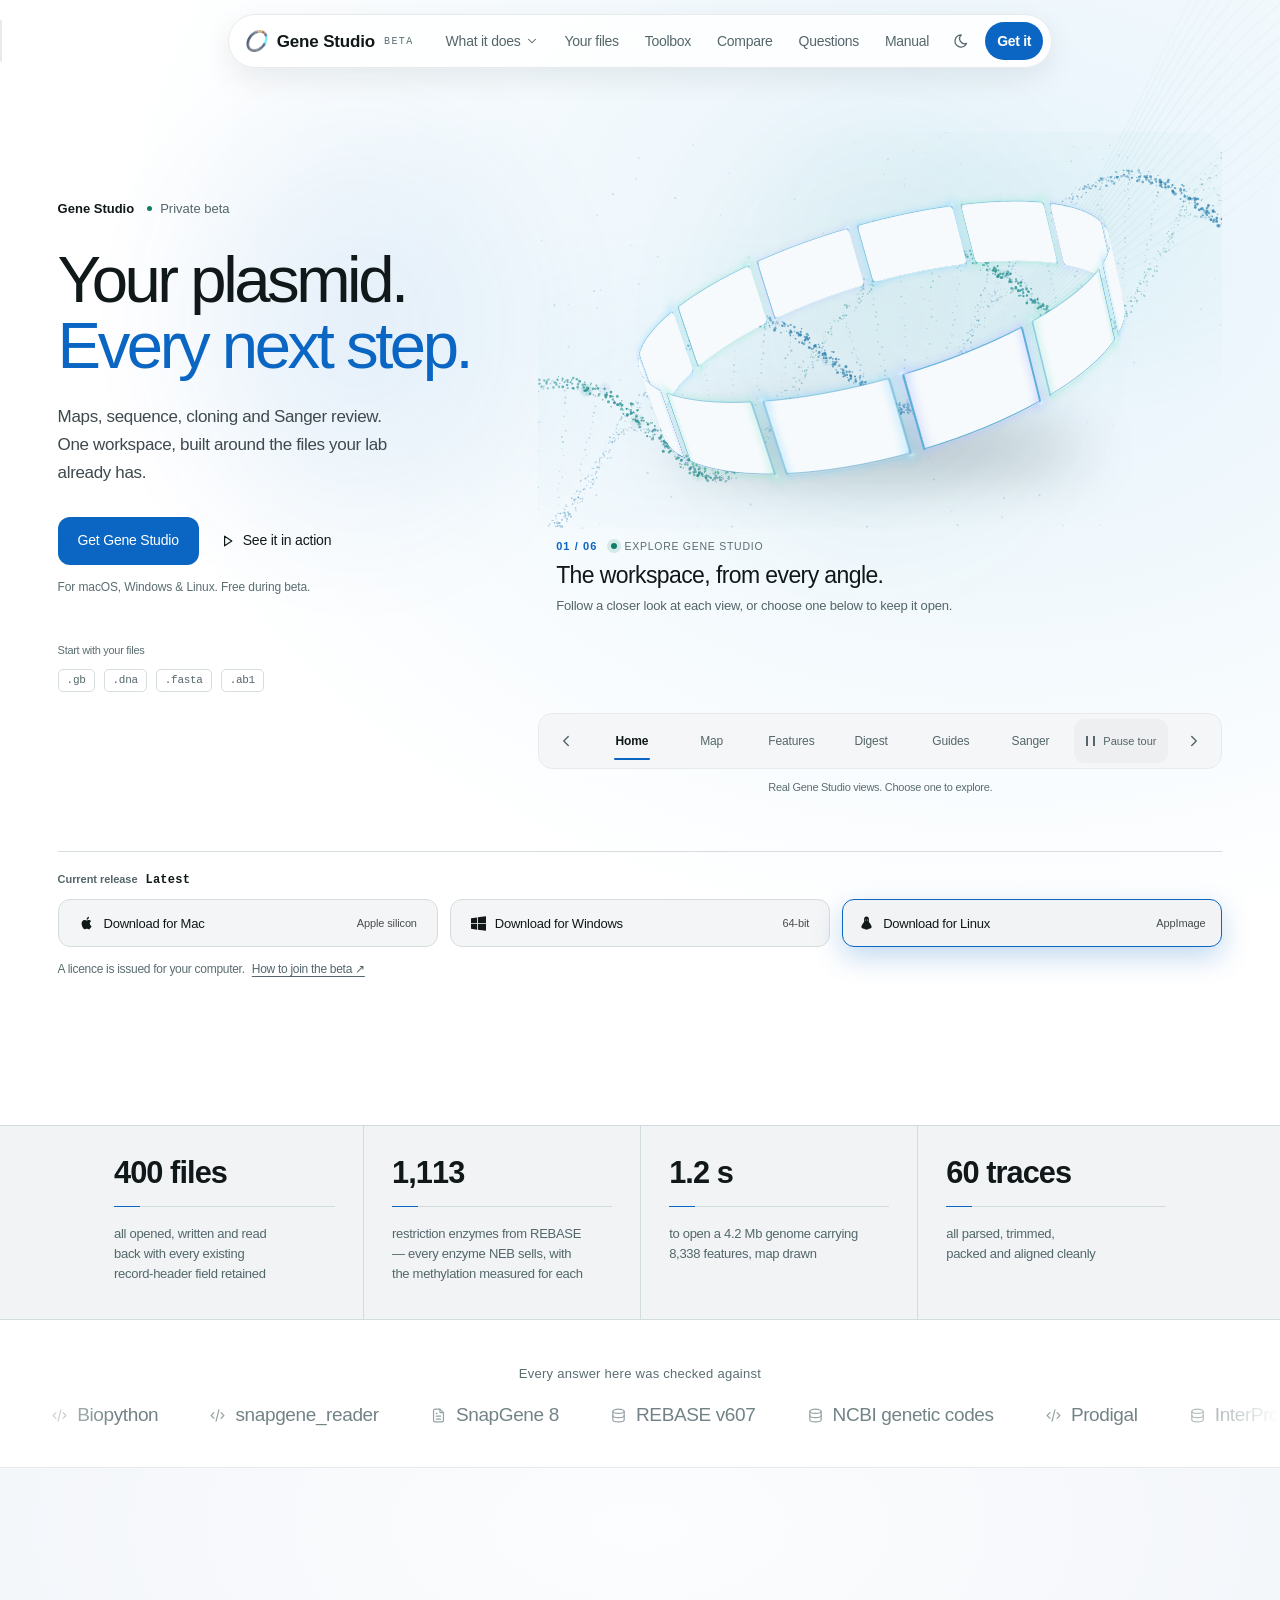
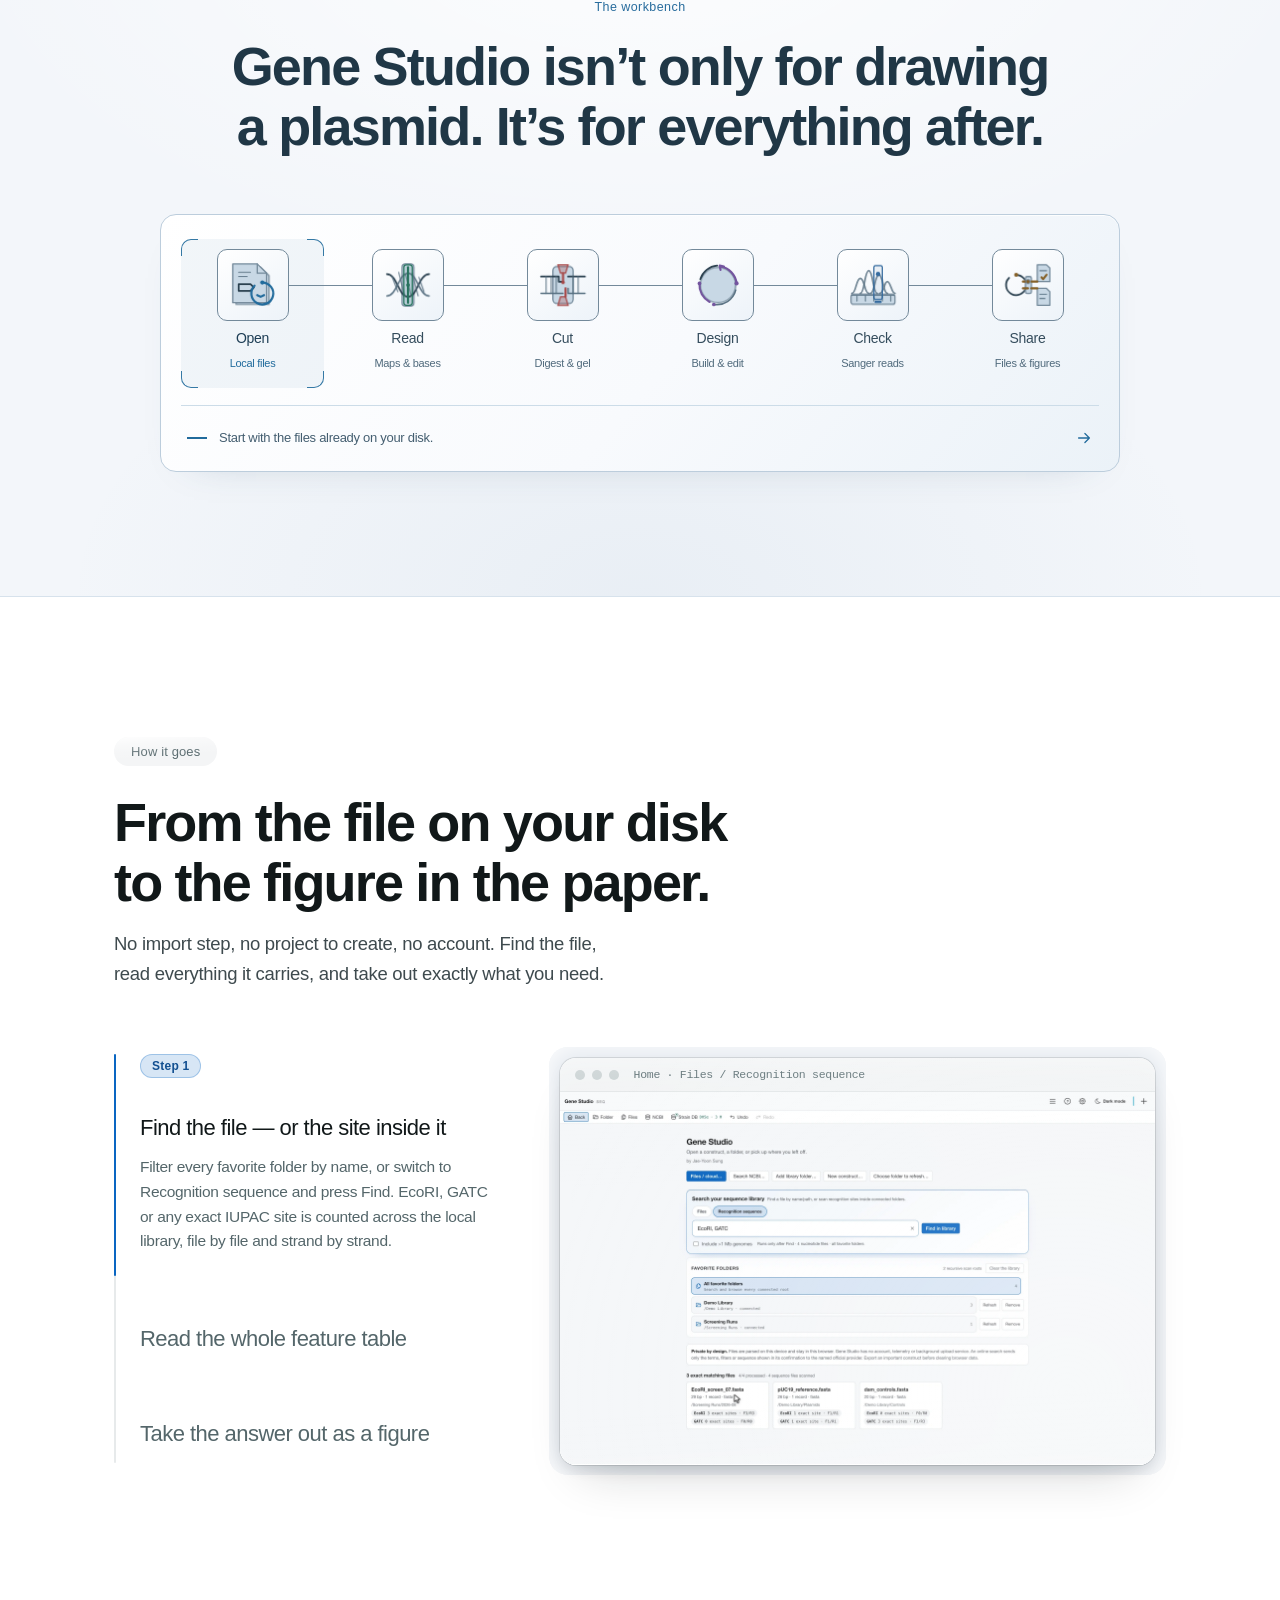
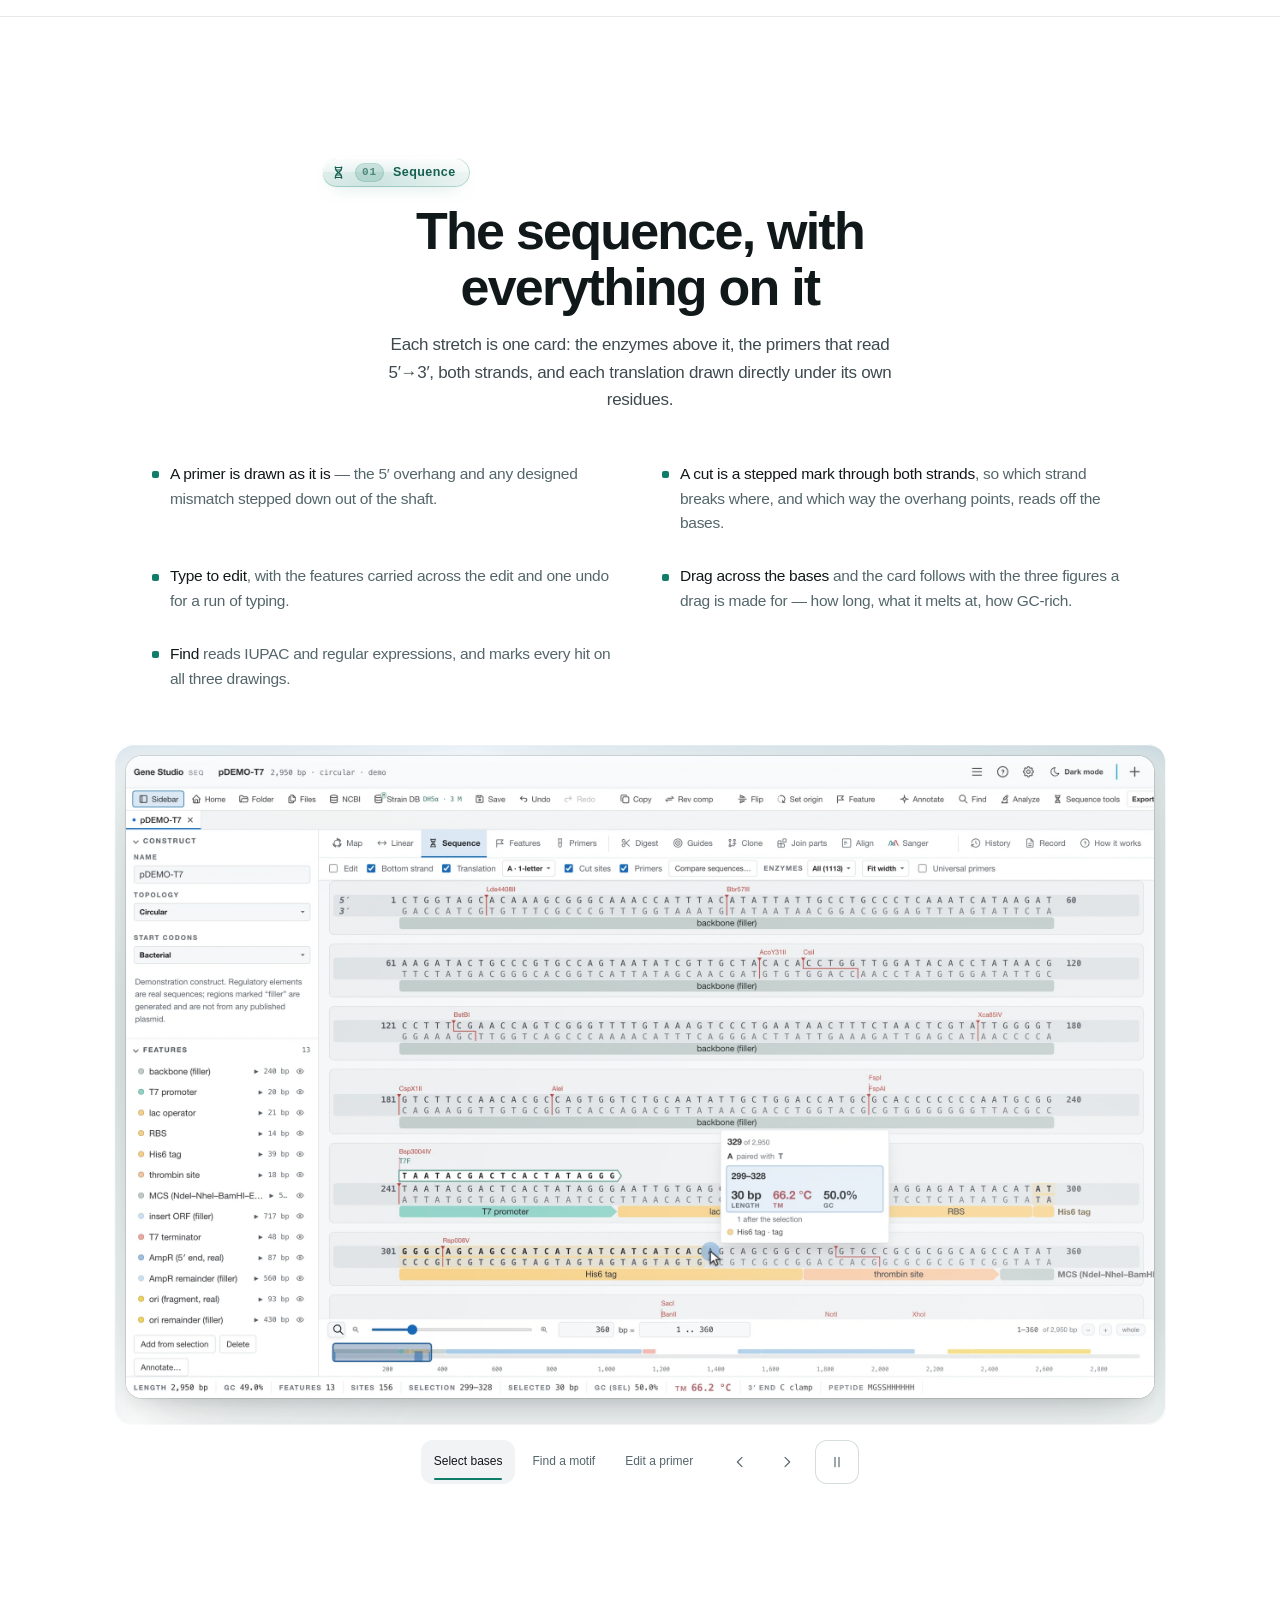
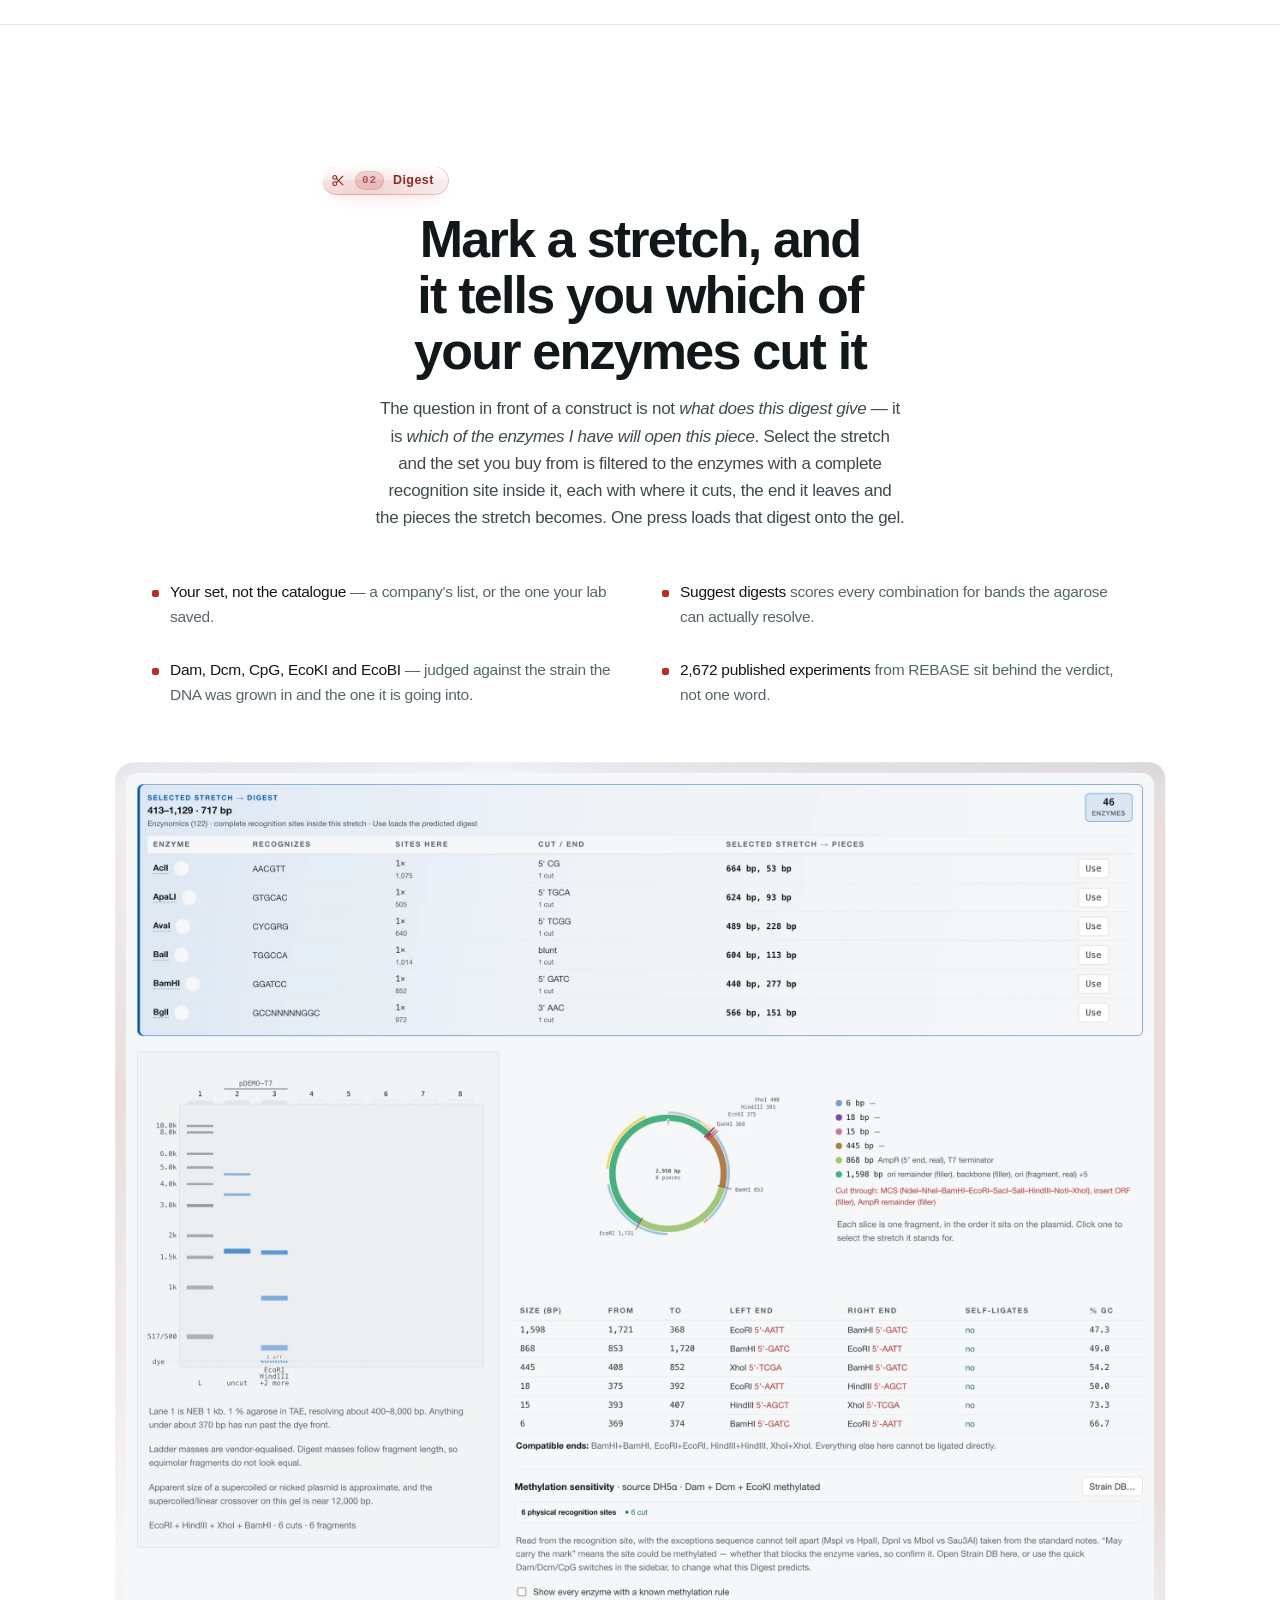
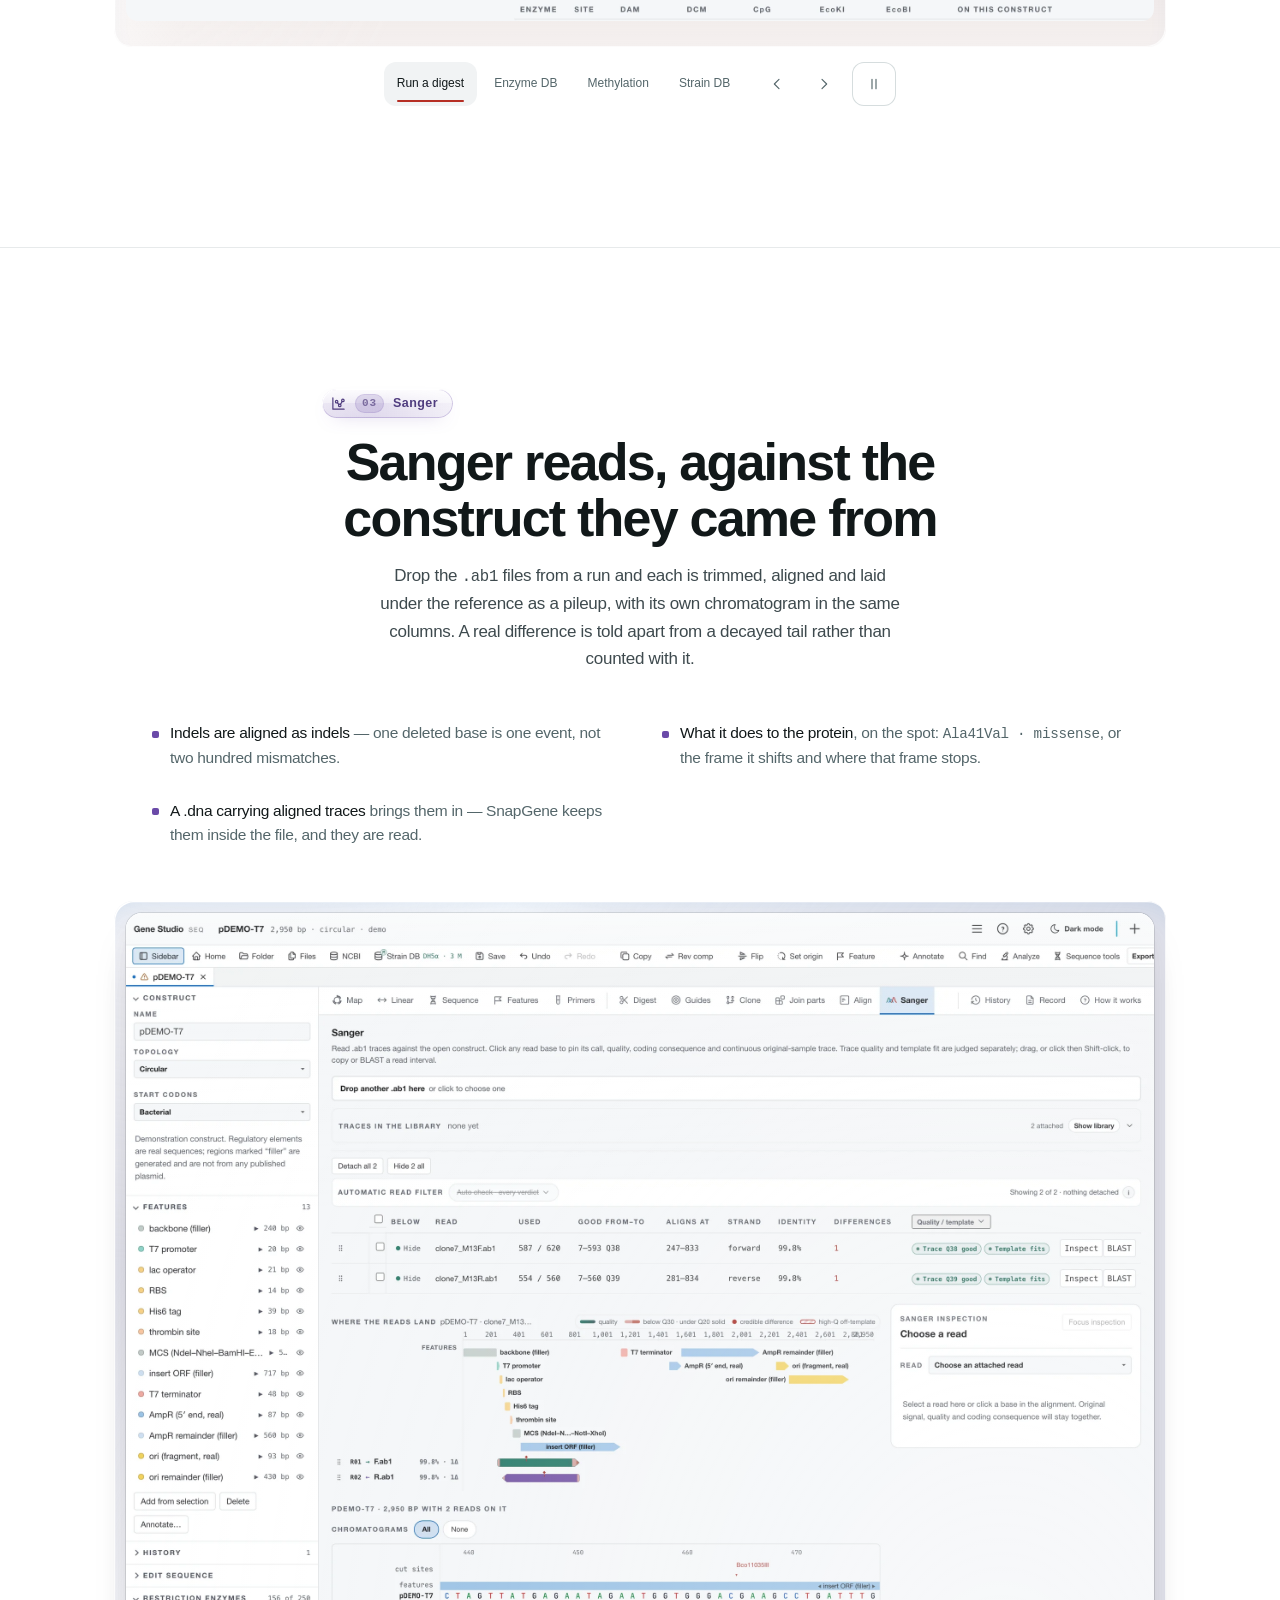
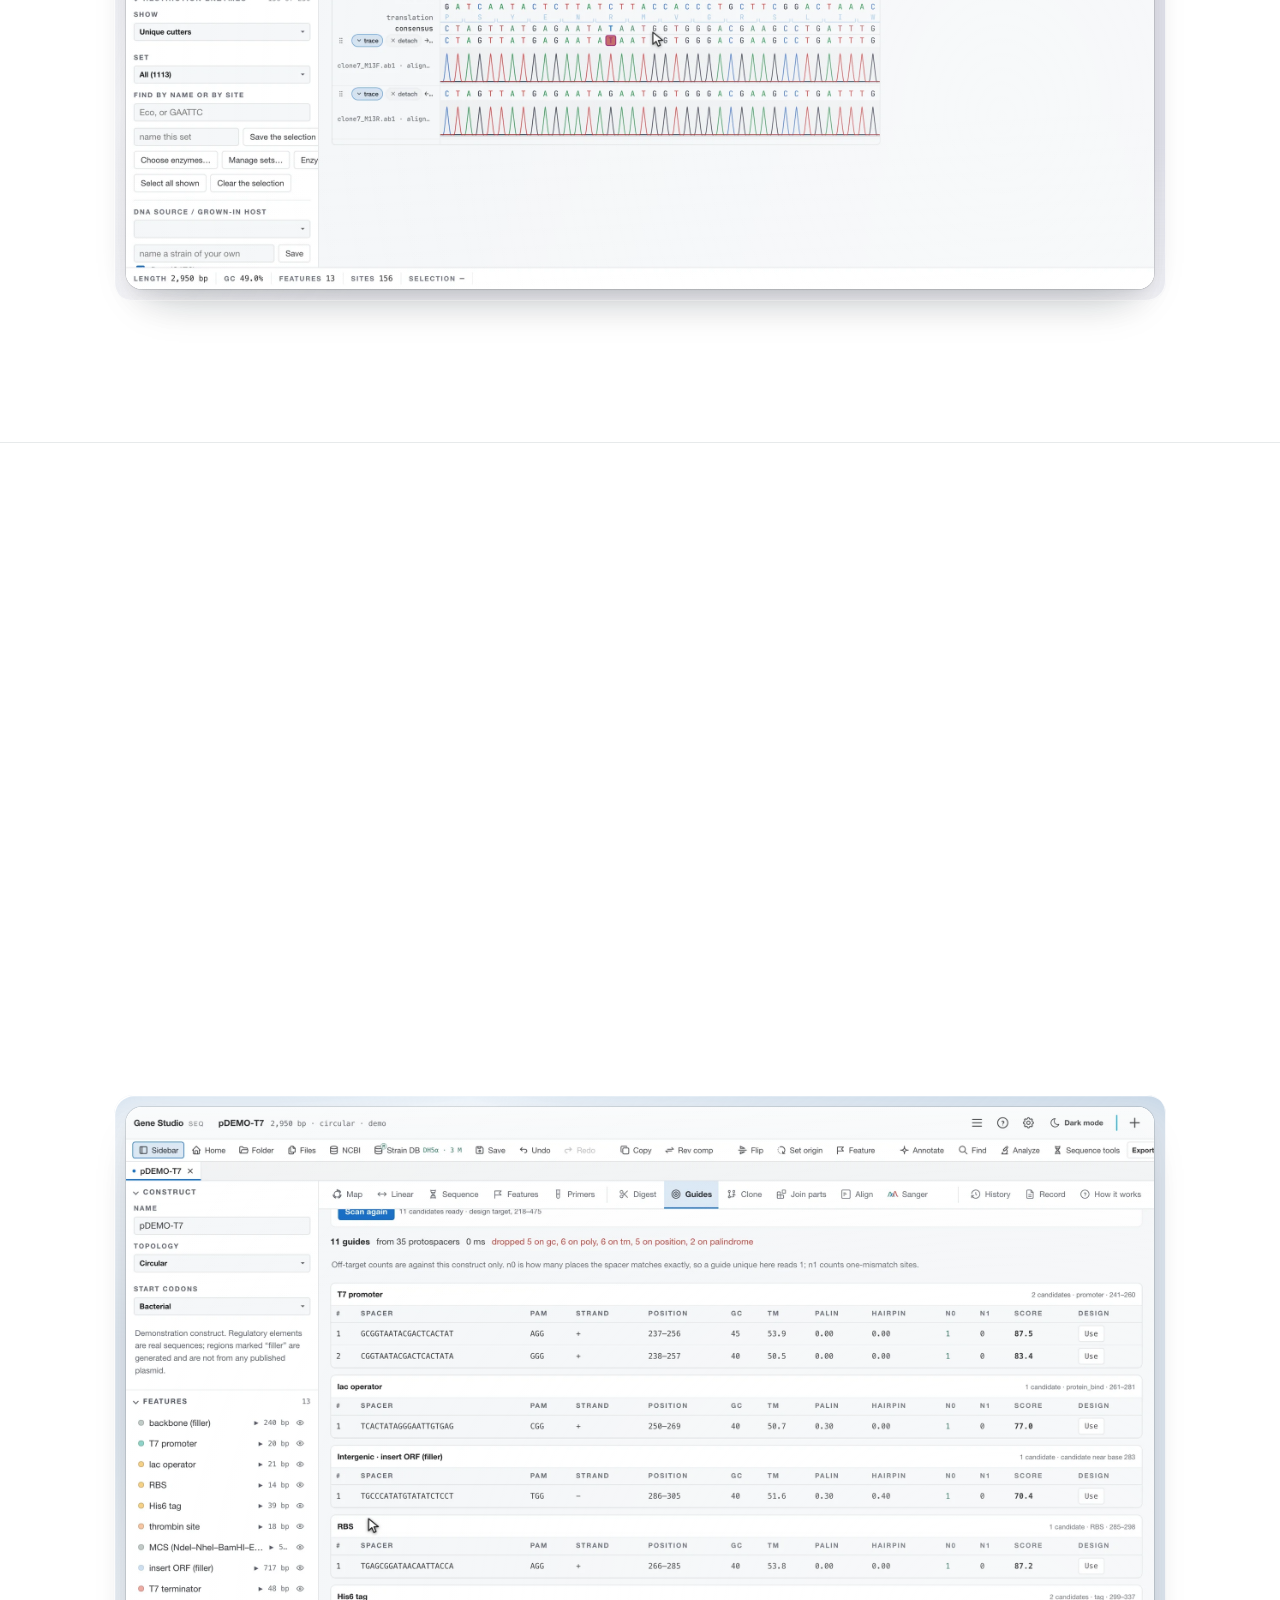
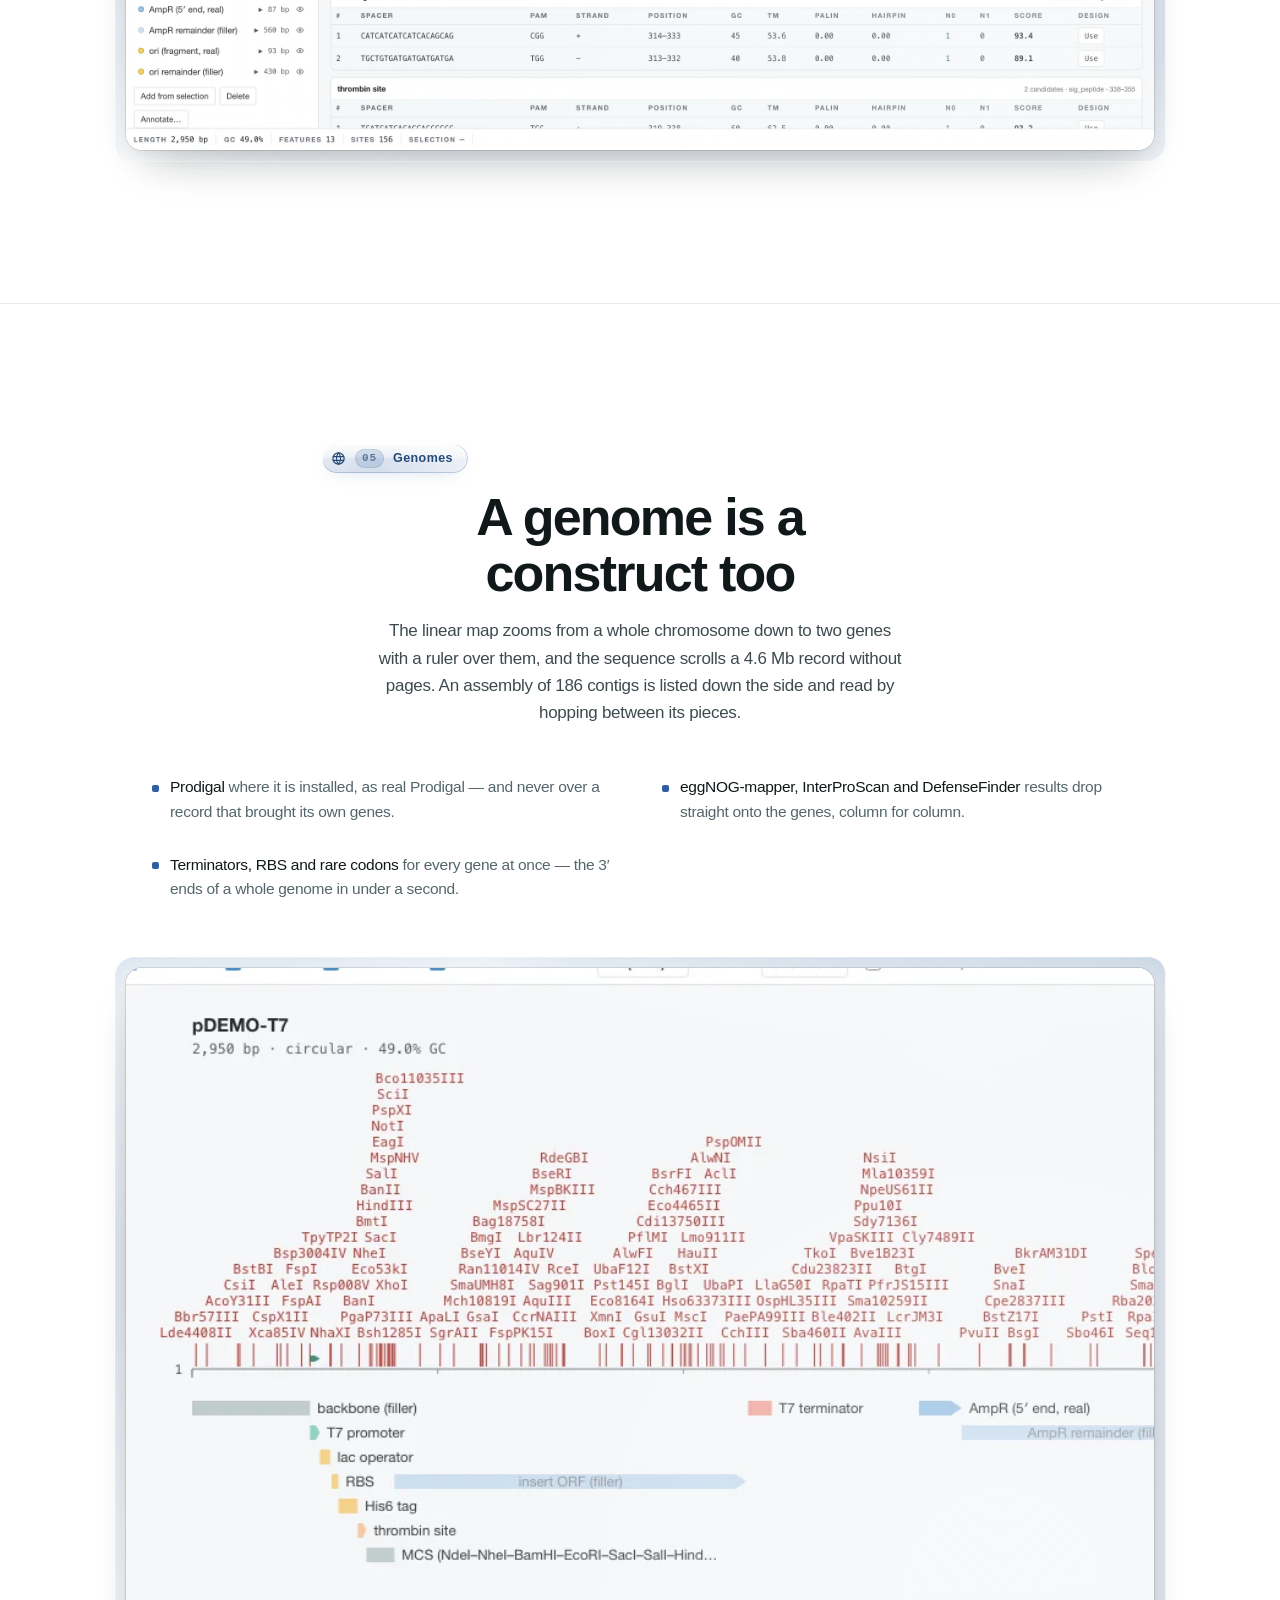
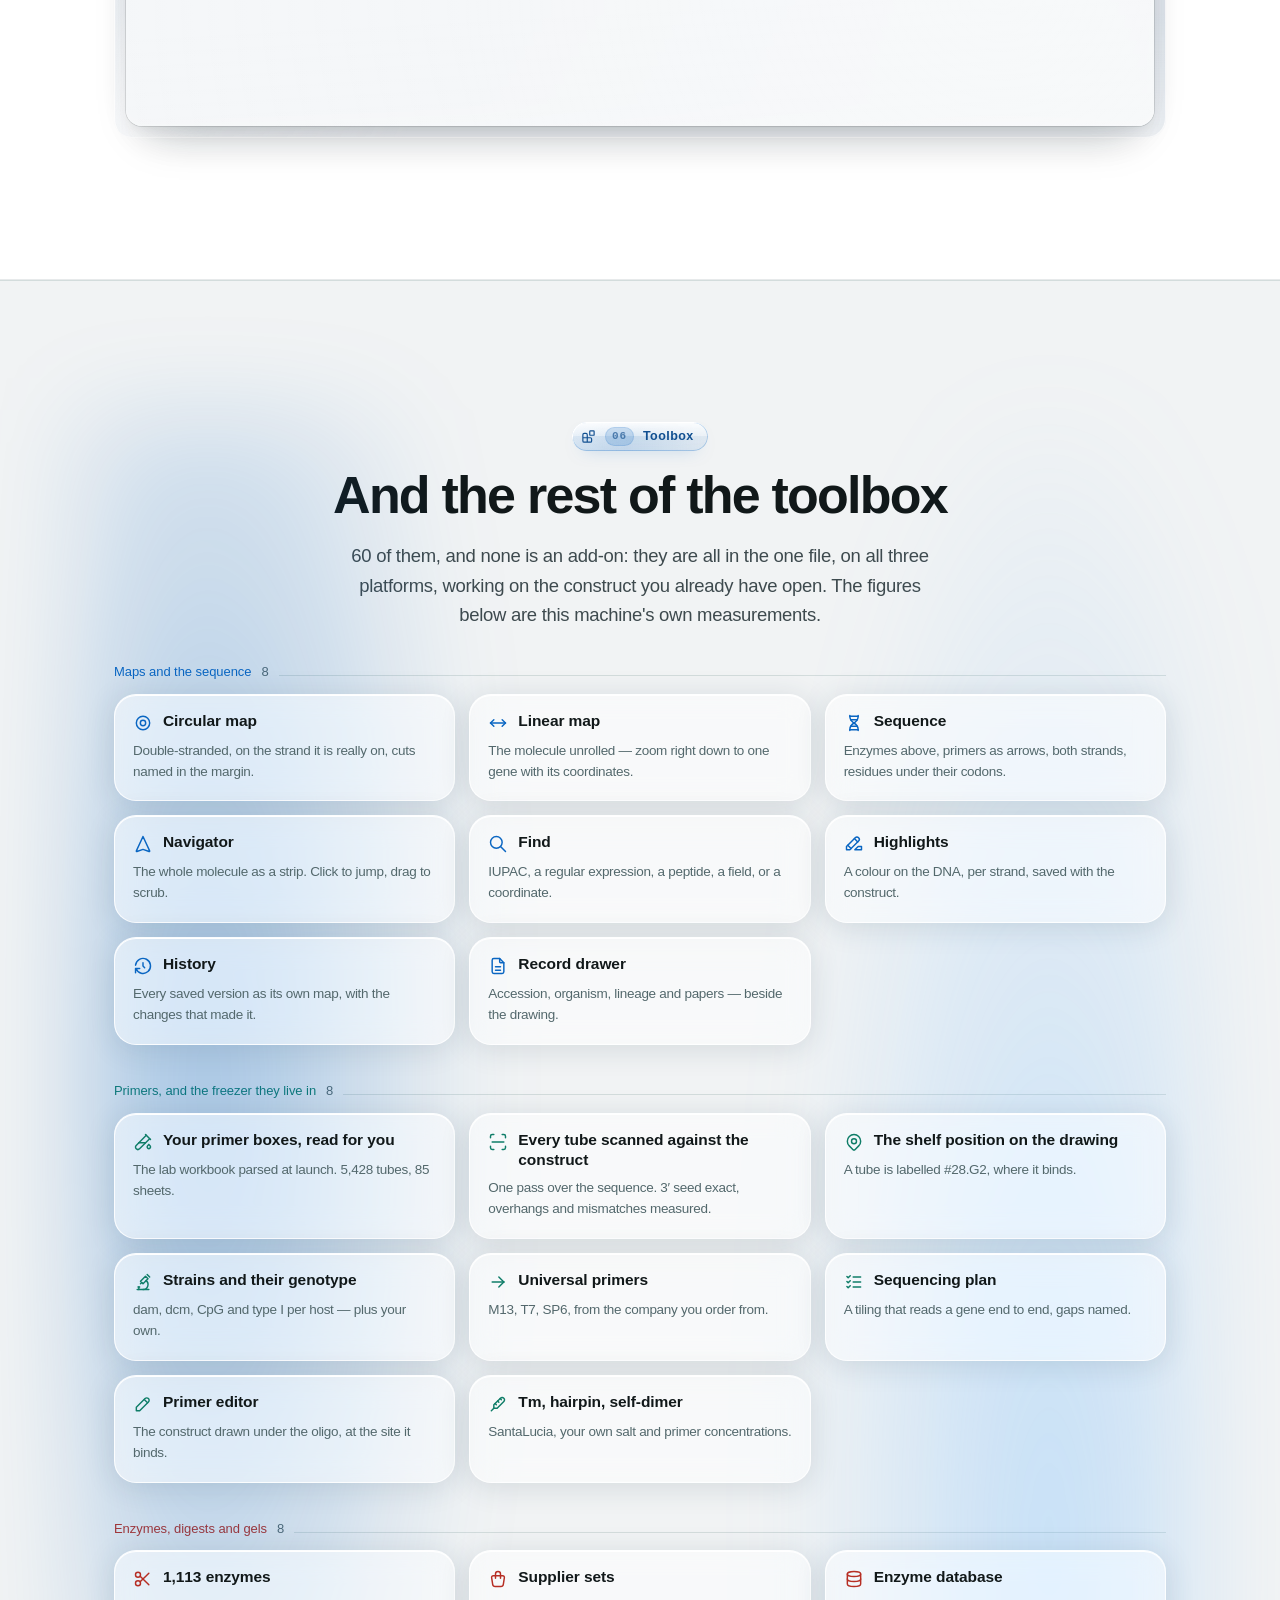
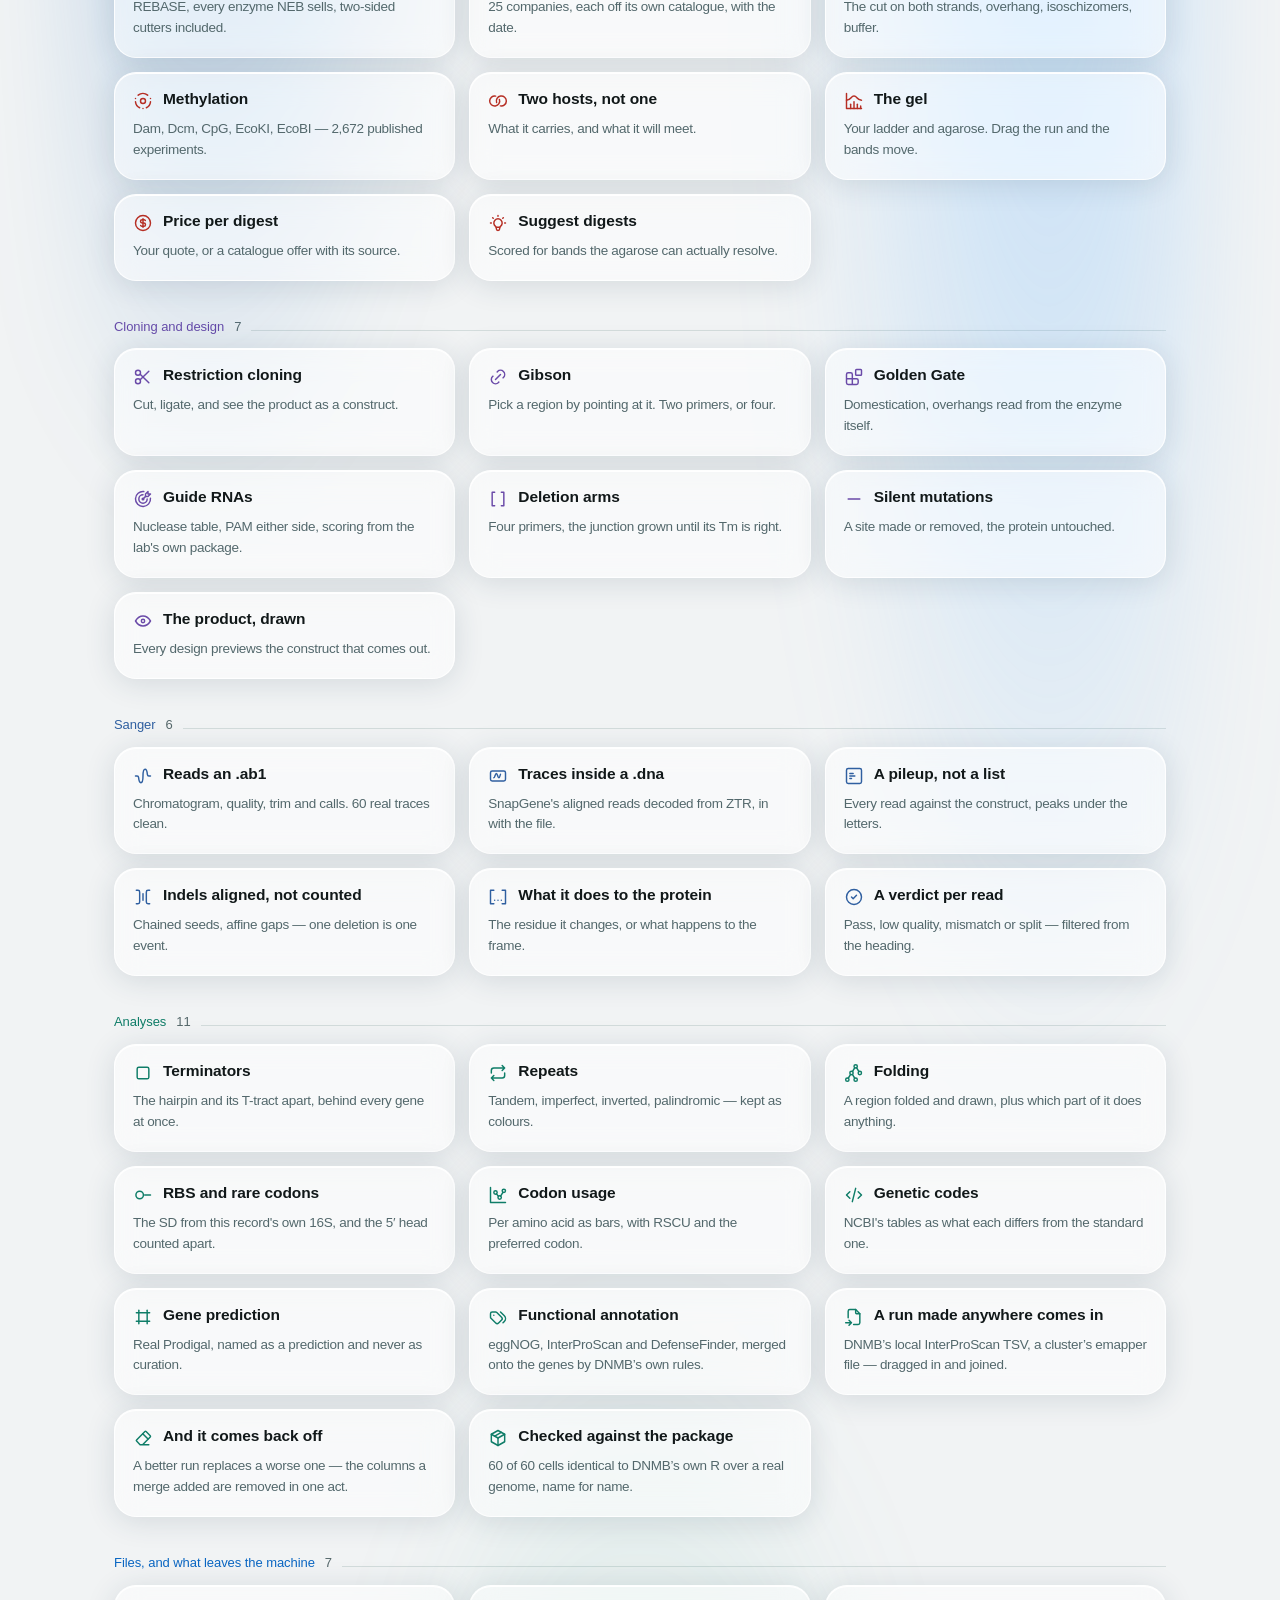
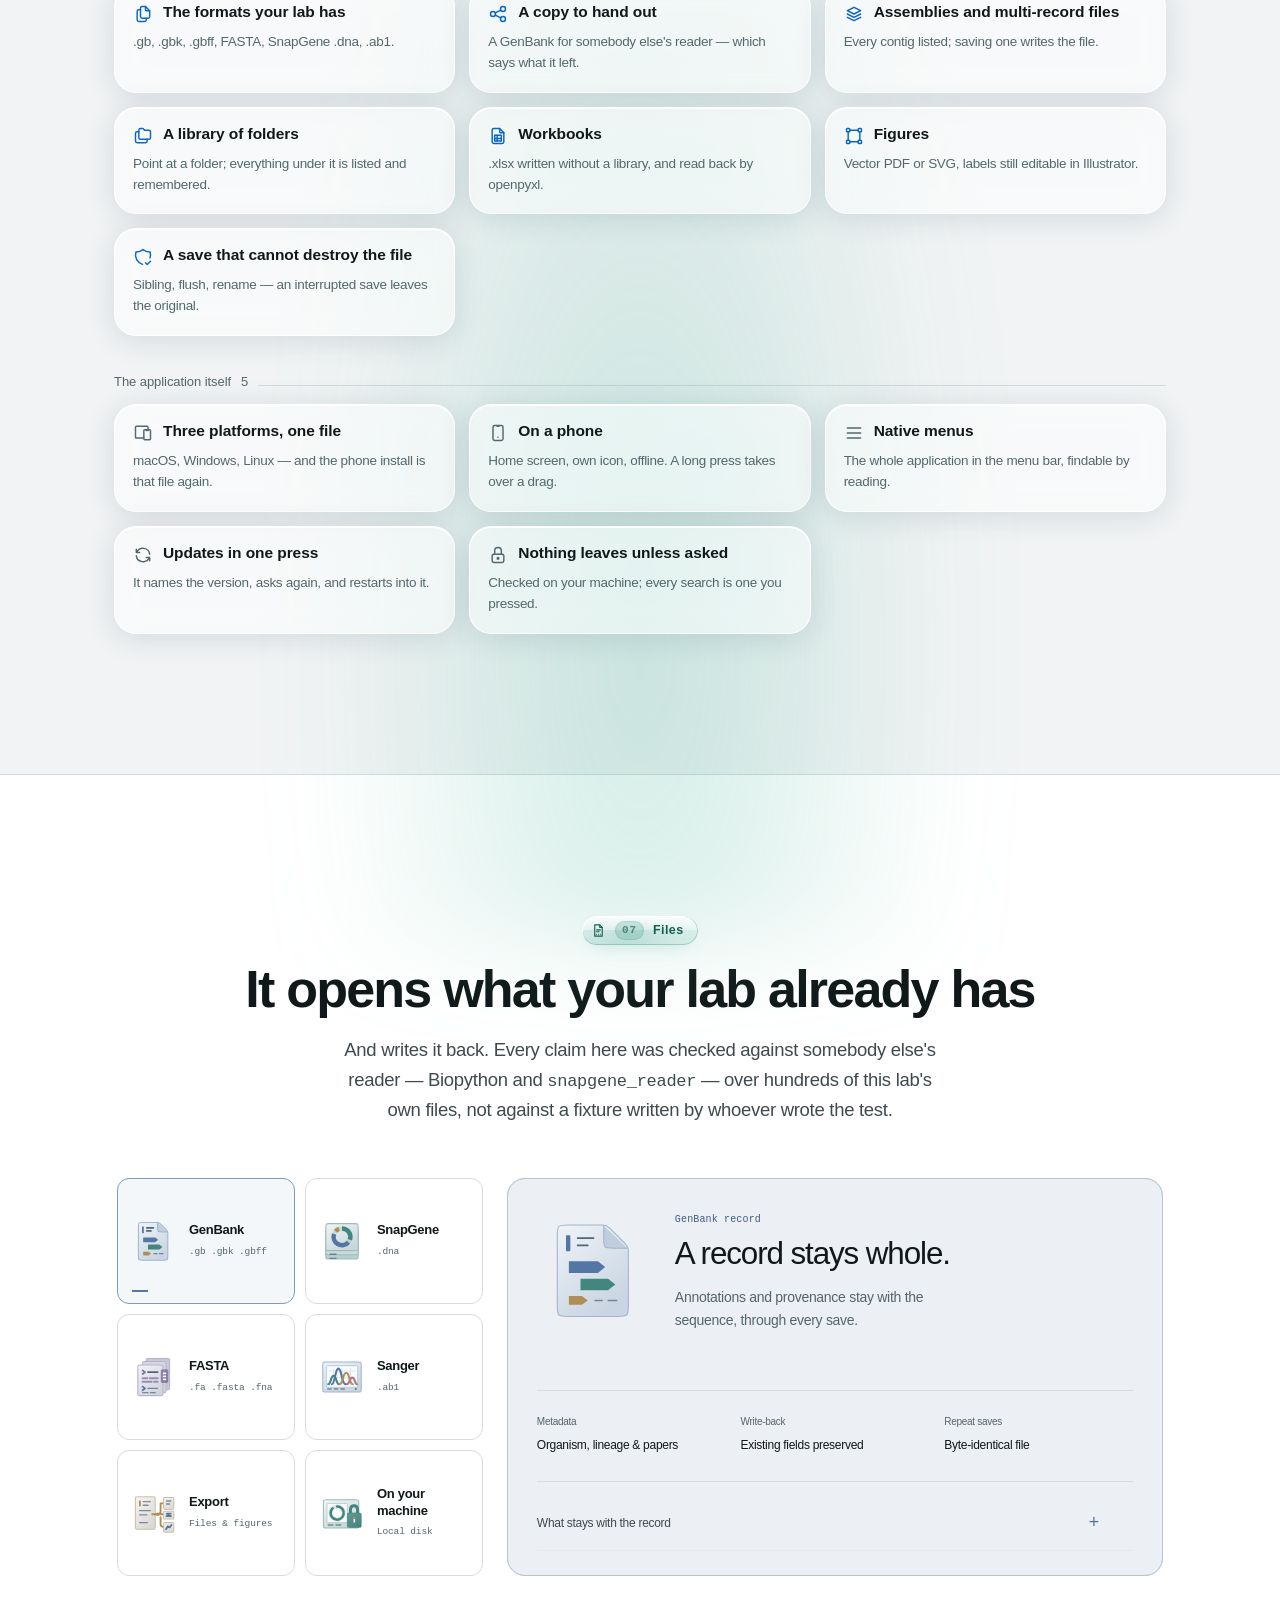
==== commit 30248aa4: "The landing page" ====
--- a/docs/index.html
+++ b/docs/index.html
@@ -86,15 +86,17 @@
 <link rel="preload" href="font/inter-latin.woff2" as="font" type="font/woff2" crossorigin>
 <link rel="preload" href="font/inter-tight-latin.woff2" as="font" type="font/woff2" crossorigin>
 <link rel="stylesheet" href="font/fonts.css?v=20260828">
-<link rel="stylesheet" href="base.css?v=20260918-bench1">
-<link rel="stylesheet" href="ambient-ribbons.css?v=20260918-bench1">
-<link rel="stylesheet" href="section-motion.css?v=20260918-bench1">
-<link rel="stylesheet" href="hero.css?v=20260918-bench1">
-<link rel="stylesheet" href="flow-motion.css?v=20260918-bench1">
-<script src="hero-reel.js?v=20260918-bench1" defer></script>
-<script src="section-motion.js?v=20260918-bench1" defer></script>
-<script src="flow-motion.js?v=20260918-bench1" defer></script>
-<script src="ambient-ribbons.js?v=20260918-bench1" defer></script>
+<link rel="stylesheet" href="base.css?v=20260918-formats2">
+<link rel="stylesheet" href="ambient-ribbons.css?v=20260918-formats2">
+<link rel="stylesheet" href="section-motion.css?v=20260918-formats2">
+<link rel="stylesheet" href="hero.css?v=20260918-formats2">
+<link rel="stylesheet" href="flow-motion.css?v=20260918-formats2">
+<link rel="stylesheet" href="formats-browser.css?v=20260918-formats2">
+<script src="hero-reel.js?v=20260918-formats2" defer></script>
+<script src="section-motion.js?v=20260918-formats2" defer></script>
+<script src="flow-motion.js?v=20260918-formats2" defer></script>
+<script src="formats-browser.js?v=20260918-formats2" defer></script>
+<script src="ambient-ribbons.js?v=20260918-formats2" defer></script>
 </head>
 <body>
 <!-- **A phone reports its own state, so nobody has to guess at it.** Open the
@@ -1655,16 +1657,10 @@
       <h2>It opens what your lab already has</h2>
       <p class="lede">And writes it back. Every claim here was checked against somebody else's reader — Biopython and <code>snapgene_reader</code> — over hundreds of this lab's own files, not against a fixture written by whoever wrote the test.</p>
     </div>
-    <!-- **A card is a box and these are not six boxes.** Six bordered cards
-         put five hairlines between every pair; one grid ruled by its own
-         gaps puts one, which is what the reference does with the same six-up
-         shape and is why its feature grid reads as a table of one thing
-         rather than as a row of tiles. -->
-    <!-- Satin surfaces, continuous corners, and a shared mineral palette.
-         Colour identifies the annotations, channels, packets and local lock. -->
-    <div class="gridlines rise" data-glyphs>
-      <div>
-        <span class="gico lg" data-glyph="genbank"><svg viewBox="0 0 80 80" aria-hidden="true">
+    <div class="format-browser" data-format-browser data-format-active="genbank">
+      <div class="format-tabs" role="tablist" aria-label="Files and formats">
+        <button class="format-tab" type="button" role="tab" id="format-tab-genbank" data-format-tab="genbank" aria-controls="format-panel-genbank" aria-selected="true" tabindex="0">
+          <span class="gico lg" data-glyph="genbank"><svg viewBox="0 0 80 80" aria-hidden="true">
           <defs>
             <linearGradient id="format-genbank-paper" x1="0" y1="0" x2=".6" y2="1"><stop class="format-paper-top"/><stop offset="1" class="format-paper-base"/></linearGradient>
             <linearGradient id="format-genbank-color" x1="0" y1="0" x2=".7" y2="1"><stop class="format-color-top"/><stop offset="1" class="format-color-base"/></linearGradient>
@@ -1678,11 +1674,10 @@
           <path class="format-gold" d="M22 58h9l4 3-4 3H22Z"/>
           <path class="format-detail" d="M40 61h5m4 0h6"/>
         </svg></span>
-        <h3><code>.gb .gbk .gbff</code></h3>
-        <p>The record above FEATURES is kept whole — accession, organism, lineage, the papers, the structured comments — and written back as it arrived. Saving twice gives a byte-identical file.</p>
-      </div>
-      <div>
-        <span class="gico lg" data-glyph="dna"><svg viewBox="0 0 80 80" aria-hidden="true">
+          <span class="format-tab-name">GenBank</span> <code>.gb .gbk .gbff</code>
+        </button>
+        <button class="format-tab" type="button" role="tab" id="format-tab-dna" data-format-tab="dna" aria-controls="format-panel-dna" aria-selected="false" tabindex="-1">
+          <span class="gico lg" data-glyph="dna"><svg viewBox="0 0 80 80" aria-hidden="true">
           <defs>
             <linearGradient id="format-dna-paper" x1="0" y1="0" x2=".6" y2="1"><stop class="format-paper-top"/><stop offset="1" class="format-paper-base"/></linearGradient>
             <linearGradient id="format-dna-color" x1="0" y1="0" x2=".7" y2="1"><stop class="format-color-top"/><stop offset="1" class="format-color-base"/></linearGradient>
@@ -1694,15 +1689,14 @@
           <path class="format-ring-primary" d="M40 19a14 14 0 0 1 13.15 18.8"/>
           <path class="format-ring-secondary" d="M50.7 42a14 14 0 0 1-23.85-13.8"/>
           <path class="format-ring-gold" d="M29.3 24a14 14 0 0 1 5.9-4.15"/>
-          <path class="format-guide" d="M40 26v14m-7-7h14"/>
-          <circle class="format-primary" cx="40" cy="33" r="2.2"/>
+
+
           <path class="format-detail" d="M20 62h10m-10 7h10"/>
         </svg></span>
-        <h3><code>.dna</code></h3>
-        <p>SnapGene files are read and written packet for packet: the colours, the edit history, the aligned traces and every packet this reader does not interpret ride through untouched.</p>
-      </div>
-      <div>
-        <span class="gico lg" data-glyph="fasta"><svg viewBox="0 0 80 80" aria-hidden="true">
+          <span class="format-tab-name">SnapGene</span> <code>.dna</code>
+        </button>
+        <button class="format-tab" type="button" role="tab" id="format-tab-fasta" data-format-tab="fasta" aria-controls="format-panel-fasta" aria-selected="false" tabindex="-1">
+          <span class="gico lg" data-glyph="fasta"><svg viewBox="0 0 80 80" aria-hidden="true">
           <defs>
             <linearGradient id="format-fasta-paper" x1="0" y1="0" x2=".6" y2="1"><stop class="format-paper-top"/><stop offset="1" class="format-paper-base"/></linearGradient>
             <linearGradient id="format-fasta-color" x1="0" y1="0" x2=".7" y2="1"><stop class="format-color-top"/><stop offset="1" class="format-color-base"/></linearGradient>
@@ -1718,11 +1712,10 @@
           <path class="format-secondary-line" d="m21 56 4 3-4 3"/>
           <path class="format-detail" d="M30 59h16m-25 7h9m4 0h8"/>
         </svg></span>
-        <h3><code>.fa .fasta .fna</code></h3>
-        <p>A file carrying 85,142 records is listed and read a record at a time, in milliseconds — because splitting is cheap and parsing everything is not.</p>
-      </div>
-      <div>
-        <span class="gico lg" data-glyph="ab1"><svg viewBox="0 0 80 80" aria-hidden="true">
+          <span class="format-tab-name">FASTA</span> <code>.fa .fasta .fna</code>
+        </button>
+        <button class="format-tab" type="button" role="tab" id="format-tab-ab1" data-format-tab="ab1" aria-controls="format-panel-ab1" aria-selected="false" tabindex="-1">
+          <span class="gico lg" data-glyph="ab1"><svg viewBox="0 0 80 80" aria-hidden="true">
           <defs>
             <linearGradient id="format-ab1-paper" x1="0" y1="0" x2=".6" y2="1"><stop class="format-paper-top"/><stop offset="1" class="format-paper-base"/></linearGradient>
             <linearGradient id="format-ab1-color" x1="0" y1="0" x2=".7" y2="1"><stop class="format-color-top"/><stop offset="1" class="format-color-base"/></linearGradient>
@@ -1737,11 +1730,10 @@
           <path class="format-detail" d="M16 60h6m5 0h6m5 0h6"/>
           <circle class="format-secondary" cx="63" cy="60" r="1.8"/>
         </svg></span>
-        <h3><code>.ab1</code></h3>
-        <p>Read as a read <em>of the construct</em>, not as a document of its own: end-trimmed by quality, aligned both ways round, and kept with the plasmid it was read against.</p>
-      </div>
-      <div>
-        <span class="gico lg" data-glyph="out"><svg viewBox="0 0 80 80" aria-hidden="true">
+          <span class="format-tab-name">Sanger</span> <code>.ab1</code>
+        </button>
+        <button class="format-tab" type="button" role="tab" id="format-tab-out" data-format-tab="out" aria-controls="format-panel-out" aria-selected="false" tabindex="-1">
+          <span class="gico lg" data-glyph="out"><svg viewBox="0 0 80 80" aria-hidden="true">
           <defs>
             <linearGradient id="format-out-paper" x1="0" y1="0" x2=".6" y2="1"><stop class="format-paper-top"/><stop offset="1" class="format-paper-base"/></linearGradient>
             <linearGradient id="format-out-color" x1="0" y1="0" x2=".7" y2="1"><stop class="format-color-top"/><stop offset="1" class="format-color-base"/></linearGradient>
@@ -1758,11 +1750,10 @@
           <path class="format-secondary-line" d="m60 67 3-5 3 2 3-4"/>
           <circle class="format-primary" cx="46" cy="42" r="3"/>
         </svg></span>
-        <h3><code>out</code></h3>
-        <p>GenBank — and a separate sharing copy that says what it left behind — SnapGene <code>.dna</code>, FASTA, an <code>.xlsx</code> workbook, and every drawing as vector.</p>
-      </div>
-      <div>
-        <span class="gico lg" data-glyph="local"><svg viewBox="0 0 80 80" aria-hidden="true">
+          <span class="format-tab-name">Export</span> <code>Files &amp; figures</code>
+        </button>
+        <button class="format-tab" type="button" role="tab" id="format-tab-local" data-format-tab="local" aria-controls="format-panel-local" aria-selected="false" tabindex="-1">
+          <span class="gico lg" data-glyph="local"><svg viewBox="0 0 80 80" aria-hidden="true">
           <defs>
             <linearGradient id="format-local-paper" x1="0" y1="0" x2=".6" y2="1"><stop class="format-paper-top"/><stop offset="1" class="format-paper-base"/></linearGradient>
             <linearGradient id="format-local-color" x1="0" y1="0" x2=".7" y2="1"><stop class="format-color-top"/><stop offset="1" class="format-color-base"/></linearGradient>
@@ -1771,15 +1762,219 @@
           <path class="format-screen" d="M19 24H45C47 24 48 24 48.5 24.5C49 25 49 26 49 28V52C49 54 49 55 48.5 55.5C48 56 47 56 45 56H19C17 56 16 56 15.5 55.5C15 55 15 54 15 52V28C15 26 15 25 15.5 24.5C16 24 17 24 19 24Z"/>
           <circle class="format-ring-base" cx="32" cy="40" r="11"/>
           <path class="format-disk" d="M32 29a11 11 0 1 1-7.8 3.2"/>
-          <circle class="format-secondary" cx="32" cy="40" r="3.3"/>
+
           <path class="format-detail" d="M17 60h8m5 0h8"/>
           <path class="format-shackle" d="M54 42v-7c0-5 2-7 6-7s6 2 6 7v7"/>
           <path class="format-color" d="M53.5 40H67.5C69.75 40 70.875 40 71.4375 40.5625C72 41.125 72 42.25 72 44.5V59.5C72 61.75 72 62.875 71.4375 63.4375C70.875 64 69.75 64 67.5 64H53.5C51.25 64 50.125 64 49.5625 63.4375C49 62.875 49 61.75 49 59.5V44.5C49 42.25 49 41.125 49.5625 40.5625C50.125 40 51.25 40 53.5 40Z" fill="url(#format-local-color)"/>
           <path class="format-on-color" d="M60.5 49v6"/>
           <circle class="format-secondary" cx="60.5" cy="48.5" r="2"/>
         </svg></span>
-        <h3><code>on your machine</code></h3>
-        <p>Your files are read from disk and stay there. Nothing is uploaded, and the only outbound requests are the ones you press — BLAST, InterProScan, eggNOG — each named before it is made.</p>
+          <span class="format-tab-name">On your machine</span> <code>Local disk</code>
+        </button>
+      </div>
+      <div class="format-stage" data-format-stage>
+        <section class="format-panel" id="format-panel-genbank" role="tabpanel" aria-labelledby="format-tab-genbank" data-format-panel="genbank" tabindex="0">
+          <div class="format-panel-top">
+            <div class="format-preview" data-format-preview><span class="gico lg" data-glyph="genbank"><svg viewBox="0 0 80 80" aria-hidden="true">
+          <defs>
+            <linearGradient id="preview-format-genbank-paper" x1="0" y1="0" x2=".6" y2="1"><stop class="format-paper-top"/><stop offset="1" class="format-paper-base"/></linearGradient>
+            <linearGradient id="preview-format-genbank-color" x1="0" y1="0" x2=".7" y2="1"><stop class="format-color-top"/><stop offset="1" class="format-color-base"/></linearGradient>
+          </defs>
+          <path class="format-surface" d="M22 9H45.5C47.5 9 48.5 9.5 50 11L61 22C62.5 23.5 63 24.5 63 26.5V64C63 68 63 70 62 71C61 72 59 72 55 72H22C18 72 16 72 15 71C14 70 14 68 14 64V17C14 13 14 11 15 10C16 9 18 9 22 9Z" fill="url(#preview-format-genbank-paper)"/>
+          <path class="format-fold" d="M46 9.5V18C46 21.5 46 23.2 47 24.1C47.9 25 49.5 25 53 25H62"/>
+          <path class="format-primary" d="M21.2 16H21.8C22.4 16 22.7 16 22.85 16.15C23 16.3 23 16.6 23 17.2V25.8C23 26.4 23 26.7 22.85 26.85C22.7 27 22.4 27 21.8 27H21.2C20.6 27 20.3 27 20.15 26.85C20 26.7 20 26.4 20 25.8V17.2C20 16.6 20 16.3 20.15 16.15C20.3 16 20.6 16 21.2 16Z"/>
+          <path class="format-ink" d="M28 18h11M28 23h7"/>
+          <path class="format-primary" d="M22 34h20l5 4-5 4H22Z"/>
+          <path class="format-secondary" d="M30 46h19l5 4-5 4H30Z"/>
+          <path class="format-gold" d="M22 58h9l4 3-4 3H22Z"/>
+          <path class="format-detail" d="M40 61h5m4 0h6"/>
+        </svg></span></div>
+            <div class="format-intro" data-format-copy>
+              <span class="format-kind">GenBank record</span>
+              <h3 class="format-title">A record stays whole.</h3>
+              <p class="format-summary">Annotations and provenance stay with the sequence, through every save.</p>
+            </div>
+          </div>
+          <dl class="format-facts" data-format-copy>
+            <div><dt>Metadata</dt><dd>Organism, lineage &amp; papers</dd></div>
+            <div><dt>Write-back</dt><dd>Existing fields preserved</dd></div>
+            <div><dt>Repeat saves</dt><dd>Byte-identical file</dd></div>
+          </dl>
+          <details class="format-details" data-format-copy>
+            <summary>What stays with the record<span aria-hidden="true">+</span></summary>
+            <p>The record above FEATURES is kept whole — accession, organism, lineage, the papers, the structured comments — and written back as it arrived. Saving twice gives a byte-identical file.</p>
+          </details>
+        </section>
+        <section class="format-panel" id="format-panel-dna" role="tabpanel" aria-labelledby="format-tab-dna" data-format-panel="dna" tabindex="0">
+          <div class="format-panel-top">
+            <div class="format-preview" data-format-preview><span class="gico lg" data-glyph="dna"><svg viewBox="0 0 80 80" aria-hidden="true">
+          <defs>
+            <linearGradient id="preview-format-dna-paper" x1="0" y1="0" x2=".6" y2="1"><stop class="format-paper-top"/><stop offset="1" class="format-paper-base"/></linearGradient>
+            <linearGradient id="preview-format-dna-color" x1="0" y1="0" x2=".7" y2="1"><stop class="format-color-top"/><stop offset="1" class="format-color-base"/></linearGradient>
+          </defs>
+          <path class="format-back" d="M19 28H61C64 28 65.5 28 66.25 28.75C67 29.5 67 31 67 34V64C67 67 67 68.5 66.25 69.25C65.5 70 64 70 61 70H19C16 70 14.5 70 13.75 69.25C13 68.5 13 67 13 64V34C13 31 13 29.5 13.75 28.75C14.5 28 16 28 19 28Z"/>
+          <path class="format-mid" d="M19 21H61C64 21 65.5 21 66.25 21.75C67 22.5 67 24 67 27V57C67 60 67 61.5 66.25 62.25C65.5 63 64 63 61 63H19C16 63 14.5 63 13.75 62.25C13 61.5 13 60 13 57V27C13 24 13 22.5 13.75 21.75C14.5 21 16 21 19 21Z"/>
+          <path class="format-surface" d="M19 11H61C64 11 65.5 11 66.25 11.75C67 12.5 67 14 67 17V50C67 53 67 54.5 66.25 55.25C65.5 56 64 56 61 56H19C16 56 14.5 56 13.75 55.25C13 54.5 13 53 13 50V17C13 14 13 12.5 13.75 11.75C14.5 11 16 11 19 11Z" fill="url(#preview-format-dna-paper)"/>
+          <circle class="format-ring-base" cx="40" cy="33" r="14"/>
+          <path class="format-ring-primary" d="M40 19a14 14 0 0 1 13.15 18.8"/>
+          <path class="format-ring-secondary" d="M50.7 42a14 14 0 0 1-23.85-13.8"/>
+          <path class="format-ring-gold" d="M29.3 24a14 14 0 0 1 5.9-4.15"/>
+
+
+          <path class="format-detail" d="M20 62h10m-10 7h10"/>
+        </svg></span></div>
+            <div class="format-intro" data-format-copy>
+              <span class="format-kind">SnapGene construct</span>
+              <h3 class="format-title">Every packet comes along.</h3>
+              <p class="format-summary">Colours, edit history and aligned traces survive the round trip.</p>
+            </div>
+          </div>
+          <dl class="format-facts" data-format-copy>
+            <div><dt>Read &amp; write</dt><dd>Packet for packet</dd></div>
+            <div><dt>Preserved</dt><dd>History, colours &amp; traces</dd></div>
+            <div><dt>Unknown packets</dt><dd>Kept untouched</dd></div>
+          </dl>
+          <details class="format-details" data-format-copy>
+            <summary>Inside the round trip<span aria-hidden="true">+</span></summary>
+            <p>SnapGene files are read and written packet for packet: the colours, the edit history, the aligned traces and every packet this reader does not interpret ride through untouched.</p>
+          </details>
+        </section>
+        <section class="format-panel" id="format-panel-fasta" role="tabpanel" aria-labelledby="format-tab-fasta" data-format-panel="fasta" tabindex="0">
+          <div class="format-panel-top">
+            <div class="format-preview" data-format-preview><span class="gico lg" data-glyph="fasta"><svg viewBox="0 0 80 80" aria-hidden="true">
+          <defs>
+            <linearGradient id="preview-format-fasta-paper" x1="0" y1="0" x2=".6" y2="1"><stop class="format-paper-top"/><stop offset="1" class="format-paper-base"/></linearGradient>
+            <linearGradient id="preview-format-fasta-color" x1="0" y1="0" x2=".7" y2="1"><stop class="format-color-top"/><stop offset="1" class="format-color-base"/></linearGradient>
+          </defs>
+          <path class="format-back" d="M32 9H61C63.5 9 64.75 9 65.375 9.625C66 10.25 66 11.5 66 14V56C66 58.5 66 59.75 65.375 60.375C64.75 61 63.5 61 61 61H32C29.5 61 28.25 61 27.625 60.375C27 59.75 27 58.5 27 56V14C27 11.5 27 10.25 27.625 9.625C28.25 9 29.5 9 32 9Z"/>
+          <path class="format-mid" d="M26 14H55C57.5 14 58.75 14 59.375 14.625C60 15.25 60 16.5 60 19V61C60 63.5 60 64.75 59.375 65.375C58.75 66 57.5 66 55 66H26C23.5 66 22.25 66 21.625 65.375C21 64.75 21 63.5 21 61V19C21 16.5 21 15.25 21.625 14.625C22.25 14 23.5 14 26 14Z"/>
+          <path class="format-surface" d="M18 20H50C52.5 20 53.75 20 54.375 20.625C55 21.25 55 22.5 55 25V66C55 68.5 55 69.75 54.375 70.375C53.75 71 52.5 71 50 71H18C15.5 71 14.25 71 13.625 70.375C13 69.75 13 68.5 13 66V25C13 22.5 13 21.25 13.625 20.625C14.25 20 15.5 20 18 20Z" fill="url(#preview-format-fasta-paper)"/>
+          <path class="format-color" d="M55 28H60C61.5 28 62.25 28 62.625 28.375C63 28.75 63 29.5 63 31V46C63 47.5 63 48.25 62.625 48.625C62.25 49 61.5 49 60 49H55C53.5 49 52.75 49 52.375 48.625C52 48.25 52 47.5 52 46V31C52 29.5 52 28.75 52.375 28.375C52.75 28 53.5 28 55 28Z" fill="url(#preview-format-fasta-color)"/>
+          <path class="format-on-color" d="M56 34h3m-3 5h3m-3 5h3"/>
+          <path class="format-accent" d="m21 29 4 3-4 3"/>
+          <path class="format-ink" d="M30 32h16"/>
+          <path class="format-data" d="M21 42h8m4 0h13m-25 6h15m4 0h6"/>
+          <path class="format-secondary-line" d="m21 56 4 3-4 3"/>
+          <path class="format-detail" d="M30 59h16m-25 7h9m4 0h8"/>
+        </svg></span></div>
+            <div class="format-intro" data-format-copy>
+              <span class="format-kind">FASTA sequence library</span>
+              <h3 class="format-title">One record at a time.</h3>
+              <p class="format-summary">Browse large sequence libraries without parsing every record up front.</p>
+            </div>
+          </div>
+          <dl class="format-facts" data-format-copy>
+            <div><dt>File tested</dt><dd>85,142 records</dd></div>
+            <div><dt>Listing</dt><dd>In milliseconds</dd></div>
+            <div><dt>Reading</dt><dd>On demand</dd></div>
+          </dl>
+          <details class="format-details" data-format-copy>
+            <summary>How large files are read<span aria-hidden="true">+</span></summary>
+            <p>A file carrying 85,142 records is listed and read a record at a time, in milliseconds — because splitting is cheap and parsing everything is not.</p>
+          </details>
+        </section>
+        <section class="format-panel" id="format-panel-ab1" role="tabpanel" aria-labelledby="format-tab-ab1" data-format-panel="ab1" tabindex="0">
+          <div class="format-panel-top">
+            <div class="format-preview" data-format-preview><span class="gico lg" data-glyph="ab1"><svg viewBox="0 0 80 80" aria-hidden="true">
+          <defs>
+            <linearGradient id="preview-format-ab1-paper" x1="0" y1="0" x2=".6" y2="1"><stop class="format-paper-top"/><stop offset="1" class="format-paper-base"/></linearGradient>
+            <linearGradient id="preview-format-ab1-color" x1="0" y1="0" x2=".7" y2="1"><stop class="format-color-top"/><stop offset="1" class="format-color-base"/></linearGradient>
+          </defs>
+          <path class="format-surface" d="M14 15H66C69 15 70.5 15 71.25 15.75C72 16.5 72 18 72 21V59C72 62 72 63.5 71.25 64.25C70.5 65 69 65 66 65H14C11 65 9.5 65 8.75 64.25C8 63.5 8 62 8 59V21C8 18 8 16.5 8.75 15.75C9.5 15 11 15 14 15Z" fill="url(#preview-format-ab1-paper)"/>
+          <path class="format-screen" d="M17 21H63C64.5 21 65.25 21 65.625 21.375C66 21.75 66 22.5 66 24V54C66 55.5 66 56.25 65.625 56.625C65.25 57 64.5 57 63 57H17C15.5 57 14.75 57 14.375 56.625C14 56.25 14 55.5 14 54V24C14 22.5 14 21.75 14.375 21.375C14.75 21 15.5 21 17 21Z"/>
+          <path class="format-grid" d="M19 30h42M19 41h42M26 26v27m14-27v27m14-27v27"/>
+          <path class="format-channel-a" d="M17 52c5 0 4-14 9-14s4 14 9 14"/>
+          <path class="format-channel-c" d="M23 52c6 0 5-26 11-26s5 26 12 26"/>
+          <path class="format-channel-g" d="M36 52c6 0 5-19 11-19s5 19 11 19"/>
+          <path class="format-channel-t" d="M48 52c5 0 4-11 9-11s4 11 8 11"/>
+          <path class="format-detail" d="M16 60h6m5 0h6m5 0h6"/>
+          <circle class="format-secondary" cx="63" cy="60" r="1.8"/>
+        </svg></span></div>
+            <div class="format-intro" data-format-copy>
+              <span class="format-kind">Sanger trace</span>
+              <h3 class="format-title">A read, with its construct.</h3>
+              <p class="format-summary">Trim by quality, align both directions and keep each trace beside its plasmid.</p>
+            </div>
+          </div>
+          <dl class="format-facts" data-format-copy>
+            <div><dt>Quality</dt><dd>End-trimmed reads</dd></div>
+            <div><dt>Alignment</dt><dd>Both directions</dd></div>
+            <div><dt>Context</dt><dd>The original plasmid</dd></div>
+          </dl>
+          <details class="format-details" data-format-copy>
+            <summary>How traces stay connected<span aria-hidden="true">+</span></summary>
+            <p>Read as a read <em>of the construct</em>, not as a document of its own: end-trimmed by quality, aligned both ways round, and kept with the plasmid it was read against.</p>
+          </details>
+        </section>
+        <section class="format-panel" id="format-panel-out" role="tabpanel" aria-labelledby="format-tab-out" data-format-panel="out" tabindex="0">
+          <div class="format-panel-top">
+            <div class="format-preview" data-format-preview><span class="gico lg" data-glyph="out"><svg viewBox="0 0 80 80" aria-hidden="true">
+          <defs>
+            <linearGradient id="preview-format-out-paper" x1="0" y1="0" x2=".6" y2="1"><stop class="format-paper-top"/><stop offset="1" class="format-paper-base"/></linearGradient>
+            <linearGradient id="preview-format-out-color" x1="0" y1="0" x2=".7" y2="1"><stop class="format-color-top"/><stop offset="1" class="format-color-base"/></linearGradient>
+          </defs>
+          <path class="format-surface" d="M14 13H37C39.5 13 40.75 13 41.375 13.625C42 14.25 42 15.5 42 18V62C42 64.5 42 65.75 41.375 66.375C40.75 67 39.5 67 37 67H14C11.5 67 10.25 67 9.625 66.375C9 65.75 9 64.5 9 62V18C9 15.5 9 14.25 9.625 13.625C10.25 13 11.5 13 14 13Z" fill="url(#preview-format-out-paper)"/>
+          <path class="format-primary" d="M16 19H17C17.5 19 17.75 19 17.875 19.125C18 19.25 18 19.5 18 20V28C18 28.5 18 28.75 17.875 28.875C17.75 29 17.5 29 17 29H16C15.5 29 15.25 29 15.125 28.875C15 28.75 15 28.5 15 28V20C15 19.5 15 19.25 15.125 19.125C15.25 19 15.5 19 16 19Z"/>
+          <path class="format-detail" d="M22 21h12m-12 6h8M16 36h18m-18 7h12m-12 13h13"/>
+          <path class="format-route" d="M37 42h9c3 0 5-2 5-5V24h7M46 42h12m-7 5v12c0 3 2 4 7 4"/>
+          <path class="format-surface" d="M59 14H70C71.5 14 72.25 14 72.625 14.375C73 14.75 73 15.5 73 17V31C73 32.5 73 33.25 72.625 33.625C72.25 34 71.5 34 70 34H59C57.5 34 56.75 34 56.375 33.625C56 33.25 56 32.5 56 31V17C56 15.5 56 14.75 56.375 14.375C56.75 14 57.5 14 59 14Z" fill="url(#preview-format-out-paper)"/>
+          <path class="format-surface" d="M58.5 37H70.5C71.75 37 72.375 37 72.6875 37.3125C73 37.625 73 38.25 73 39.5V47.5C73 48.75 73 49.375 72.6875 49.6875C72.375 50 71.75 50 70.5 50H58.5C57.25 50 56.625 50 56.3125 49.6875C56 49.375 56 48.75 56 47.5V39.5C56 38.25 56 37.625 56.3125 37.3125C56.625 37 57.25 37 58.5 37Z" fill="url(#preview-format-out-paper)"/>
+          <path class="format-surface" d="M59 56H70C71.5 56 72.25 56 72.625 56.375C73 56.75 73 57.5 73 59V69C73 70.5 73 71.25 72.625 71.625C72.25 72 71.5 72 70 72H59C57.5 72 56.75 72 56.375 71.625C56 71.25 56 70.5 56 69V59C56 57.5 56 56.75 56.375 56.375C56.75 56 57.5 56 59 56Z" fill="url(#preview-format-out-paper)"/>
+          <path class="format-detail" d="M61 20h7m-7 5h5"/>
+          <path class="format-secondary-line" d="M61 41h7m-7 4h7m-4-4v4"/>
+          <path class="format-secondary-line" d="m60 67 3-5 3 2 3-4"/>
+          <circle class="format-primary" cx="46" cy="42" r="3"/>
+        </svg></span></div>
+            <div class="format-intro" data-format-copy>
+              <span class="format-kind">Sharing &amp; export</span>
+              <h3 class="format-title">Take the right copy with you.</h3>
+              <p class="format-summary">Keep a GenBank original and make a sharing copy that explains what it leaves behind.</p>
+            </div>
+          </div>
+          <dl class="format-facts" data-format-copy>
+            <div><dt>Sequences</dt><dd>.dna &amp; FASTA</dd></div>
+            <div><dt>Tables</dt><dd>.xlsx workbooks</dd></div>
+            <div><dt>Drawings</dt><dd>Editable vectors</dd></div>
+          </dl>
+          <details class="format-details" data-format-copy>
+            <summary>Choose what goes out<span aria-hidden="true">+</span></summary>
+            <p>GenBank — and a separate sharing copy that says what it left behind — SnapGene <code>.dna</code>, FASTA, an <code>.xlsx</code> workbook, and every drawing as vector.</p>
+          </details>
+        </section>
+        <section class="format-panel" id="format-panel-local" role="tabpanel" aria-labelledby="format-tab-local" data-format-panel="local" tabindex="0">
+          <div class="format-panel-top">
+            <div class="format-preview" data-format-preview><span class="gico lg" data-glyph="local"><svg viewBox="0 0 80 80" aria-hidden="true">
+          <defs>
+            <linearGradient id="preview-format-local-paper" x1="0" y1="0" x2=".6" y2="1"><stop class="format-paper-top"/><stop offset="1" class="format-paper-base"/></linearGradient>
+            <linearGradient id="preview-format-local-color" x1="0" y1="0" x2=".7" y2="1"><stop class="format-color-top"/><stop offset="1" class="format-color-base"/></linearGradient>
+          </defs>
+          <path class="format-surface" d="M15 18H62C65 18 66.5 18 67.25 18.75C68 19.5 68 21 68 24V59C68 62 68 63.5 67.25 64.25C66.5 65 65 65 62 65H15C12 65 10.5 65 9.75 64.25C9 63.5 9 62 9 59V24C9 21 9 19.5 9.75 18.75C10.5 18 12 18 15 18Z" fill="url(#preview-format-local-paper)"/>
+          <path class="format-screen" d="M19 24H45C47 24 48 24 48.5 24.5C49 25 49 26 49 28V52C49 54 49 55 48.5 55.5C48 56 47 56 45 56H19C17 56 16 56 15.5 55.5C15 55 15 54 15 52V28C15 26 15 25 15.5 24.5C16 24 17 24 19 24Z"/>
+          <circle class="format-ring-base" cx="32" cy="40" r="11"/>
+          <path class="format-disk" d="M32 29a11 11 0 1 1-7.8 3.2"/>
+
+          <path class="format-detail" d="M17 60h8m5 0h8"/>
+          <path class="format-shackle" d="M54 42v-7c0-5 2-7 6-7s6 2 6 7v7"/>
+          <path class="format-color" d="M53.5 40H67.5C69.75 40 70.875 40 71.4375 40.5625C72 41.125 72 42.25 72 44.5V59.5C72 61.75 72 62.875 71.4375 63.4375C70.875 64 69.75 64 67.5 64H53.5C51.25 64 50.125 64 49.5625 63.4375C49 62.875 49 61.75 49 59.5V44.5C49 42.25 49 41.125 49.5625 40.5625C50.125 40 51.25 40 53.5 40Z" fill="url(#preview-format-local-color)"/>
+          <path class="format-on-color" d="M60.5 49v6"/>
+          <circle class="format-secondary" cx="60.5" cy="48.5" r="2"/>
+        </svg></span></div>
+            <div class="format-intro" data-format-copy>
+              <span class="format-kind">Your files, locally</span>
+              <h3 class="format-title">Your files stay here.</h3>
+              <p class="format-summary">Files are read from disk. Online searches run only when you ask.</p>
+            </div>
+          </div>
+          <dl class="format-facts" data-format-copy>
+            <div><dt>Storage</dt><dd>On your machine</dd></div>
+            <div><dt>Uploads</dt><dd>No automatic uploads</dd></div>
+            <div><dt>Online searches</dt><dd>Explicitly requested</dd></div>
+          </dl>
+          <details class="format-details" data-format-copy>
+            <summary>What connects to the network<span aria-hidden="true">+</span></summary>
+            <p>Your files are read from disk and stay there. Nothing is uploaded, and the only outbound requests are the ones you press — BLAST, InterProScan, eggNOG — each named before it is made.</p>
+          </details>
+        </section>
       </div>
     </div>
   </div>
@@ -2222,6 +2417,7 @@
   if('ResizeObserver' in window) new ResizeObserver(() => position(true)).observe(route);
   addEventListener('resize', () => position(true), {passive:true});
   document.fonts?.ready.then(() => position(true));
+  new MutationObserver(() => inspect(active)).observe(document.documentElement, {attributes:true,attributeFilter:['data-theme']});
   addEventListener('gs-motion', () => { noteAnimation?.cancel(); position(true); });
 })();
 
--- a/docs/base.css
+++ b/docs/base.css
@@ -1592,6 +1592,9 @@
    nothing. The description is the span *after* the name. */
 .tbcard b + span{grid-column:1 / -1; grid-row:2; display:block; margin-top:8px;
   font-size:13.5px; line-height:1.55; color:var(--slate)}
+/* These translucent cards lift above the dark plate. Their small descriptions
+   need a brighter slate than labels painted directly on the page. */
+:root[data-theme="dark"] .tbcard b + span{color:#92A3A5}
 /* **On a phone the toolbox is the longest section on the page**, and the
    comment this replaced had already bought 3,425 px of it back once. A card
    one column wide is read with the eye against its left edge rather than
@@ -2359,20 +2362,22 @@
    dark value on a white ground. Each of these was measured on the surface it
    is actually composited over. */
 :root[data-theme="light"] .chapter{
-  /* the chapter break is the one screen that stays dark in both themes — it is
-     a picture of the application, which is dark, and a light band between two
-     light sections would separate nothing */
-  background:#101A1D; border-color:#101A1D;
-  --ink:#F3F7F6; --body:#C9D5D3; --slate:#93A5A7; --faint:#8FA1A4;
-  --ground:#18262A; --hair:#243338;
-  /* **And the accent, which is a colour in the dark and a reading in the
-     light.** The light theme darkens `--amber` to #97590A so 11.5 px of it
-     clears 4.5 on white — and this block is the one screen that stays dark, so
-     that value lands on a near-black ground: measured, the eyebrow read
-     **2.52**. The dark theme's own amber is what belongs on a dark ground, and
-     on this one it reads 5.89 over its own tint. */
-  --amber:#5EB1FF; --amber-soft:rgba(94,177,255,.16); --amber-ink:#06121C;
-}
+  /* A light chapter separates through its cool surface and precise edges.
+     Its text and operation signals are solved for that surface together. */
+  background:#F3F6FA; border-color:#D7E2EC;
+  --ink:#203746; --body:#405867; --slate:#506878; --faint:#556D7D;
+  --ground:#FFFFFF; --sunk:#EBF1F7; --hair:#D8E3EC; --line:#BFCDDA;
+  --amber:#286C9D; --amber-soft:rgba(40,108,157,.10); --amber-ink:#FFFFFF;
+}
+:root[data-theme="light"] .chapter::before{
+  background:radial-gradient(70% 62% at 50% 8%,rgba(255,255,255,.78),transparent 78%),
+    radial-gradient(60% 60% at 50% 100%,rgba(111,149,184,.08),transparent 75%);
+}
+:root[data-theme="light"] .chapter-eyebrow{
+  color:var(--amber); background:none; border:0; border-radius:0; padding:0;
+  letter-spacing:.035em;
+}
+:root[data-theme="light"] .chapter-eyebrow::after{content:none}
 :root[data-theme="light"] .agree{background:var(--paper)}
 :root[data-theme="light"] .kicker{background:var(--ground); box-shadow:none}
 :root[data-theme="light"] .wall blockquote{
@@ -2945,6 +2950,38 @@
 .bench-note-mark{width:20px; height:2px; flex:none; background:var(--bench-accent); transition:background .3s ease}
 .bench-note [data-bench-note]{flex:1}
 .bench-note svg{flex:none; width:18px; height:18px; stroke:var(--bench-accent); stroke-width:1.4; stroke-linecap:round; stroke-linejoin:round}
+/* The same instrument drawings on a light mount. The selected caption uses
+   its operation accent as text, so these colors are darker than dark-mode
+   signals. Neutral outlines remain shared with the connectors. */
+:root[data-theme="light"] .chapter .verbs{--vedge:#73899A}
+:root[data-theme="light"] .chapter .verbs .lg{
+  --g-ink:#293F4E; --g-muted:#566F80; --g-body:#C8D8E5; --g-edge:var(--vedge);
+}
+:root[data-theme="light"] .chapter .verbs [data-glyph="open"]{--g-accent:#216B9C}
+:root[data-theme="light"] .chapter .verbs [data-glyph="read"]{--g-accent:#26725D}
+:root[data-theme="light"] .chapter .verbs [data-glyph="cut"]{--g-accent:#A74949}
+:root[data-theme="light"] .chapter .verbs [data-glyph="design"]{--g-accent:#73549E}
+:root[data-theme="light"] .chapter .verbs [data-glyph="check"]{--g-accent:#356B9F}
+:root[data-theme="light"] .chapter .verbs [data-glyph="share"]{--g-accent:#856027}
+:root[data-theme="light"] .chapter .bench-route{
+  --bench-accent:#216B9C;
+  border-color:#BCCDDC; background-color:#F5F8FC;
+  background-image:linear-gradient(132deg,#FFFFFF 0%,#F8FAFD 54%,#EBF2F8 100%);
+  box-shadow:0 1px 0 rgba(255,255,255,.85) inset,0 16px 40px -34px rgba(47,79,108,.36);
+}
+:root[data-theme="light"] .chapter .bench-route .verbs .lg,
+:root[data-theme="light"] .chapter .bench-route .verbs a:hover .lg{
+  background-color:#F4F8FB; background-image:linear-gradient(145deg,#FFFFFF,#EDF3F9);
+  border-color:var(--vedge);
+}
+:root[data-theme="light"] .bench-route .verb-label,
+:root[data-theme="light"] .bench-route .verbs .sr{color:#354D5D}
+:root[data-theme="light"] .bench-route .verb-caption{color:#506A7C}
+:root[data-theme="light"] .bench-route .verbs .is-inspected .verb-label{color:#1E3E55}
+:root[data-theme="light"] .bench-route .verbs .is-inspected .verb-caption{color:var(--bench-accent)}
+:root[data-theme="light"] .bench-route .bench-focus{background:color-mix(in srgb,var(--bench-accent) 6%,transparent)}
+:root[data-theme="light"] .bench-route .bench-focus i{opacity:.9}
+:root[data-theme="light"] .bench-route .bench-note{border-color:#CCDCE8; color:#445E70}
 @media(max-width:900px){
   .chapter .bench-route{max-width:560px}
   .bench-route .verbs{grid-template-columns:repeat(3,minmax(0,1fr)); gap:14px 12px}
@@ -2962,11 +2999,21 @@
   html:not(.motion-on) .bench-route *{transition:none !important}
 }
 @media(forced-colors:active){
-  .chapter .bench-route,.bench-route .verbs .lg{background:Canvas; border-color:CanvasText}
-  .bench-focus{background:none}
-  .bench-focus i{border-color:Highlight; opacity:1}
-  .bench-route .verb-label,.bench-route .verb-caption,.bench-note{color:CanvasText}
-  .bench-note{border-color:CanvasText}
+  :root[data-theme] .chapter{background:Canvas; --ink:CanvasText; --body:CanvasText; --slate:CanvasText; --faint:CanvasText}
+  :root[data-theme] .chapter::before{background:none}
+  :root[data-theme] .chapter .bench-route,
+  :root[data-theme] .chapter .bench-route .verbs .lg,
+  :root[data-theme] .chapter .bench-route .verbs a:hover .lg{background:Canvas; border-color:CanvasText; box-shadow:none}
+  :root[data-theme] .chapter .verbs{--vedge:CanvasText}
+  :root[data-theme] .chapter .verbs .lg{--g-ink:CanvasText; --g-muted:CanvasText; --g-body:Canvas; --g-edge:CanvasText}
+  :root[data-theme] .chapter .verbs [data-glyph]{--g-accent:Highlight}
+  :root[data-theme] .bench-route .bench-focus{background:none}
+  :root[data-theme] .bench-route .bench-focus i{border-color:Highlight; opacity:1}
+  :root[data-theme] .bench-route .verb-label,:root[data-theme] .bench-route .verb-caption,
+  :root[data-theme] .bench-route .verbs .is-inspected .verb-label,
+  :root[data-theme] .bench-route .verbs .is-inspected .verb-caption,
+  :root[data-theme] .bench-route .bench-note{color:CanvasText}
+  :root[data-theme] .bench-route .bench-note{border-color:CanvasText}
   .bench-note-mark{background:Highlight}
   .bench-note svg{stroke:Highlight}
 }
--- a/docs/formats-browser.css
+++ b/docs/formats-browser.css
@@ -0,0 +1,144 @@
+/* A file tray and one shared inspection surface. The icon travels from the
+   chosen file to its preview; copy stays crisp and the original detail remains
+   available in a native disclosure. */
+#formats{
+  --fb-blue:#5277A5; --fb-teal:#43867F; --fb-violet:#81749C; --fb-gold:#B18E55;
+}
+:root[data-theme="dark"] #formats{
+  --fb-blue:#86A8CF; --fb-teal:#73B2A8; --fb-violet:#ADA0C5; --fb-gold:#CCAE77;
+}
+.format-browser{
+  --fb-accent:var(--fb-blue);
+  position:relative; isolation:isolate; display:grid;
+  grid-template-columns:minmax(285px,.92fr) minmax(0,1.65fr);
+  gap:24px; margin-top:clamp(32px,4vw,50px); text-align:left;
+  padding:3px; overflow:hidden; overflow:clip;
+}
+.format-browser[data-format-active="dna"],.format-browser[data-format-active="local"]{--fb-accent:var(--fb-teal)}
+.format-browser[data-format-active="fasta"]{--fb-accent:var(--fb-violet)}
+.format-browser[data-format-active="out"]{--fb-accent:var(--fb-gold)}
+.format-tabs{
+  display:grid; grid-template-columns:repeat(2,minmax(0,1fr)); gap:10px;
+  align-self:start; min-width:0; position:relative; z-index:1;
+}
+.format-tab{
+  --tab-accent:var(--fb-blue);
+  appearance:none; position:relative; display:grid;
+  grid-template-columns:48px minmax(0,1fr); grid-template-rows:auto auto;
+  align-content:center; align-items:center; gap:5px 11px;
+  min-width:0; min-height:126px; padding:15px 12px;
+  border:1px solid var(--line); border-radius:12px;
+  background:var(--paper); color:var(--body); cursor:pointer; text-align:left;
+  font-family:var(--ui); letter-spacing:inherit;
+  transition:border-color .24s ease,background-color .24s ease;
+}
+.format-tab[data-format-tab="dna"],.format-tab[data-format-tab="local"]{--tab-accent:var(--fb-teal)}
+.format-tab[data-format-tab="fasta"]{--tab-accent:var(--fb-violet)}
+.format-tab[data-format-tab="out"]{--tab-accent:var(--fb-gold)}
+.format-tab::after{
+  content:''; position:absolute; left:14px; bottom:11px; width:16px; height:2px;
+  background:var(--tab-accent); opacity:0; transform:scaleX(.3); transform-origin:left;
+  transition:opacity .24s ease,transform .35s cubic-bezier(.2,.7,.2,1);
+}
+.format-tab[aria-selected="true"]{
+  border-color:color-mix(in oklab,var(--tab-accent) 64%,var(--line));
+  background:color-mix(in oklab,var(--tab-accent) 6%,var(--paper));
+}
+.format-tab[aria-selected="true"]::after{opacity:1; transform:none}
+.format-tab-name{grid-column:2; align-self:end; color:var(--ink); font-size:13px; font-weight:550; line-height:1.3}
+.format-tab code{grid-column:2; align-self:start; color:var(--slate); font-size:9.5px; line-height:1.6; letter-spacing:-.015em; white-space:normal; overflow-wrap:anywhere}
+#formats .format-tab .gico.lg{grid-column:1; grid-row:1/span 2; width:48px; height:48px; margin:0; pointer-events:none}
+#formats .format-tab .gico.lg svg{width:48px; height:48px}
+.format-tab:focus-visible{outline:2px solid var(--amber); outline-offset:1px}
+@media(hover:hover) and (pointer:fine){
+  .format-tab:hover{border-color:var(--tab-accent); background:color-mix(in oklab,var(--tab-accent) 4%,var(--paper))}
+}
+.format-stage{position:relative; z-index:2; min-width:0; align-self:start; overflow:visible; border-radius:18px}
+.format-stage::before,.format-stage::after{content:'';position:absolute; inset:0; border-radius:inherit; pointer-events:none}
+.format-stage::before{z-index:-2; background:var(--ground); border:1px solid var(--line)}
+.format-stage::after{z-index:-1; background-color:color-mix(in oklab,var(--fb-accent) 5%,transparent); border:1px solid color-mix(in oklab,var(--fb-accent) 24%,var(--line)); transition:background-color .45s ease,border-color .45s ease}
+.format-panel{
+  position:relative; width:100%; min-width:0; min-height:398px;
+  display:flex; flex-direction:column; gap:27px; padding:34px 30px 25px;
+  background:transparent; overflow:visible;
+}
+.format-panel.is-entering,.format-panel.is-leaving{position:absolute;top:0;left:0;width:100%}
+.format-panel[aria-hidden="true"]{pointer-events:none}
+.format-panel:focus-visible{outline:2px solid var(--amber);outline-offset:1px;border-radius:18px}
+.format-panel-top{display:grid;grid-template-columns:116px minmax(0,1fr);gap:22px;align-items:start;min-width:0}
+.format-preview{position:relative;z-index:3;pointer-events:none;overflow:visible;min-width:0}
+#formats .format-preview .gico.lg{width:116px;height:116px;display:block; margin:0; transform-origin:center; pointer-events:none}
+#formats .format-preview .gico.lg svg{width:116px;height:116px}
+.format-intro{min-width:0}
+.format-kind{display:block;margin:1px 0 10px; color:color-mix(in oklab,var(--fb-accent) 75%,var(--ink));font:500 10px/1.4 var(--mono);letter-spacing:.015em}
+#formats .format-title{margin:0; font:500 clamp(27px,2.45vw,34px)/1.1 var(--display);letter-spacing:-.035em;text-wrap:balance;max-width:16ch}
+#formats .format-summary{margin:15px 0 0;color:var(--slate);font-size:14px;line-height:1.65;max-width:38ch;text-wrap:pretty}
+.format-facts{display:grid;grid-template-columns:repeat(3,minmax(0,1fr));gap:15px; margin:auto 0 0; padding-top:24px; border-top:1px solid var(--line)}
+.format-facts > div{min-width:0}
+.format-facts dt{margin:0 0 7px;color:var(--slate);font:400 10px/1.4 var(--ui)}
+.format-facts dd{margin:0;color:var(--ink);font:500 12px/1.5 var(--ui);overflow-wrap:anywhere}
+.format-details{border-top:1px solid var(--line);margin:0;padding-top:14px;min-width:0}
+.format-details > summary{display:flex;align-items:center;justify-content:space-between;gap:16px;cursor:pointer;list-style:none;color:var(--body);font:400 12px/1.5 var(--ui);min-height:24px}
+.format-details > summary::-webkit-details-marker{display:none}
+.format-details > summary::after{content:none}
+.format-details > summary span{font:400 18px/1 var(--mono);color:var(--fb-accent);transition:transform .25s ease}
+.format-details[open] > summary span{transform:rotate(45deg)}
+#formats .format-details p{color:var(--slate);font-size:13px;line-height:1.7;margin:13px 0 0;max-width:none}
+.format-browser:not(.formats-ready){grid-template-columns:1fr}
+.format-browser:not(.formats-ready) .format-tabs{display:none}
+.format-browser:not(.formats-ready) .format-stage{display:grid;gap:18px}
+.format-browser:not(.formats-ready) .format-stage::before,.format-browser:not(.formats-ready) .format-stage::after{content:none}
+.format-browser:not(.formats-ready) .format-panel{border:1px solid var(--line);border-radius:16px;background:var(--ground)}
+@media(max-width:1040px) and (min-width:761px){
+  .format-browser{grid-template-columns:minmax(245px,.8fr) minmax(0,1.4fr);gap:16px}
+  .format-tab{grid-template-columns:38px minmax(0,1fr);padding:12px 9px;gap:5px 8px}
+  #formats .format-tab .gico.lg,#formats .format-tab .gico.lg svg{width:38px;height:38px}
+  .format-panel{padding:28px 23px 22px}
+  .format-panel-top{grid-template-columns:84px minmax(0,1fr);gap:17px}
+  #formats .format-preview .gico.lg,#formats .format-preview .gico.lg svg{width:84px;height:84px}
+  #formats .format-title{font-size:28px}
+  .format-facts{gap:10px}
+}
+@media(max-width:760px){
+  .format-browser{grid-template-columns:minmax(0,1fr);gap:17px;overflow:hidden;overflow:clip}
+  .format-tabs{display:flex;gap:8px;overflow-x:auto;scroll-snap-type:x proximity;scrollbar-width:thin;scrollbar-color:var(--line) transparent;padding:3px 2px 9px;overscroll-behavior-x:contain}
+  .format-tab{flex:0 0 104px;display:flex;flex-direction:column;justify-content:center;align-items:center;min-height:125px;padding:12px 7px;gap:6px;text-align:center;scroll-snap-align:center}
+  .format-tab-name{align-self:auto;font-size:12px;min-height:30px;display:grid;align-items:center;line-height:1.25}
+  .format-tab code{align-self:auto;font-size:9px;line-height:1.3;min-height:24px}
+  .format-tab::after{left:calc(50% - 8px);bottom:8px}
+  #formats .format-tab .gico.lg,#formats .format-tab .gico.lg svg{width:40px;height:40px}
+  .format-panel{padding:25px 22px 22px;gap:22px;min-height:380px}
+  .format-panel-top{grid-template-columns:76px minmax(0,1fr);gap:17px}
+  #formats .format-preview .gico.lg,#formats .format-preview .gico.lg svg{width:76px;height:76px}
+  #formats .format-title{font-size:27px}
+  #formats .format-summary{font-size:13px;line-height:1.6;margin-top:12px}
+  .format-kind{font-size:9px;margin-bottom:8px}
+  .format-facts{grid-template-columns:1fr;gap:0;padding-top:8px}
+  .format-facts > div{display:grid;grid-template-columns:90px minmax(0,1fr);gap:15px;align-items:baseline;padding:9px 0;border-bottom:1px solid var(--hair)}
+  .format-facts > div:last-child{border:0}
+  .format-facts dt{margin:0}
+  .format-details > summary{font-size:11px;min-height:32px}
+}
+@media(max-width:360px){
+  .format-panel{padding:22px 17px 18px}
+  .format-panel-top{grid-template-columns:60px minmax(0,1fr);gap:13px}
+  #formats .format-preview .gico.lg,#formats .format-preview .gico.lg svg{width:60px;height:60px}
+  #formats .format-title{font-size:25px}
+}
+@media(prefers-reduced-motion:reduce){
+  html:not(.motion-on) .format-browser *,
+  html:not(.motion-on) .format-browser *::before,
+  html:not(.motion-on) .format-browser *::after{transition:none !important;scroll-behavior:auto !important}
+}
+@media(forced-colors:active){
+  .format-stage::before{background:Canvas;border-color:CanvasText}
+  .format-stage::after{background:none;border-color:CanvasText}
+  .format-tab,.format-tab[aria-selected="true"]{background:Canvas;border-color:CanvasText}
+  .format-tab[aria-selected="true"]{outline:2px solid Highlight;outline-offset:-3px}
+  .format-tab::after{background:Highlight}
+  .format-kind,.format-tab-name,.format-tab code,.format-facts dt,.format-facts dd,.format-details>summary{color:CanvasText}
+}
+
+:root[data-page-hidden="true"] .format-browser *,
+:root[data-page-hidden="true"] .format-browser *::before,
+:root[data-page-hidden="true"] .format-browser *::after{transition:none !important}
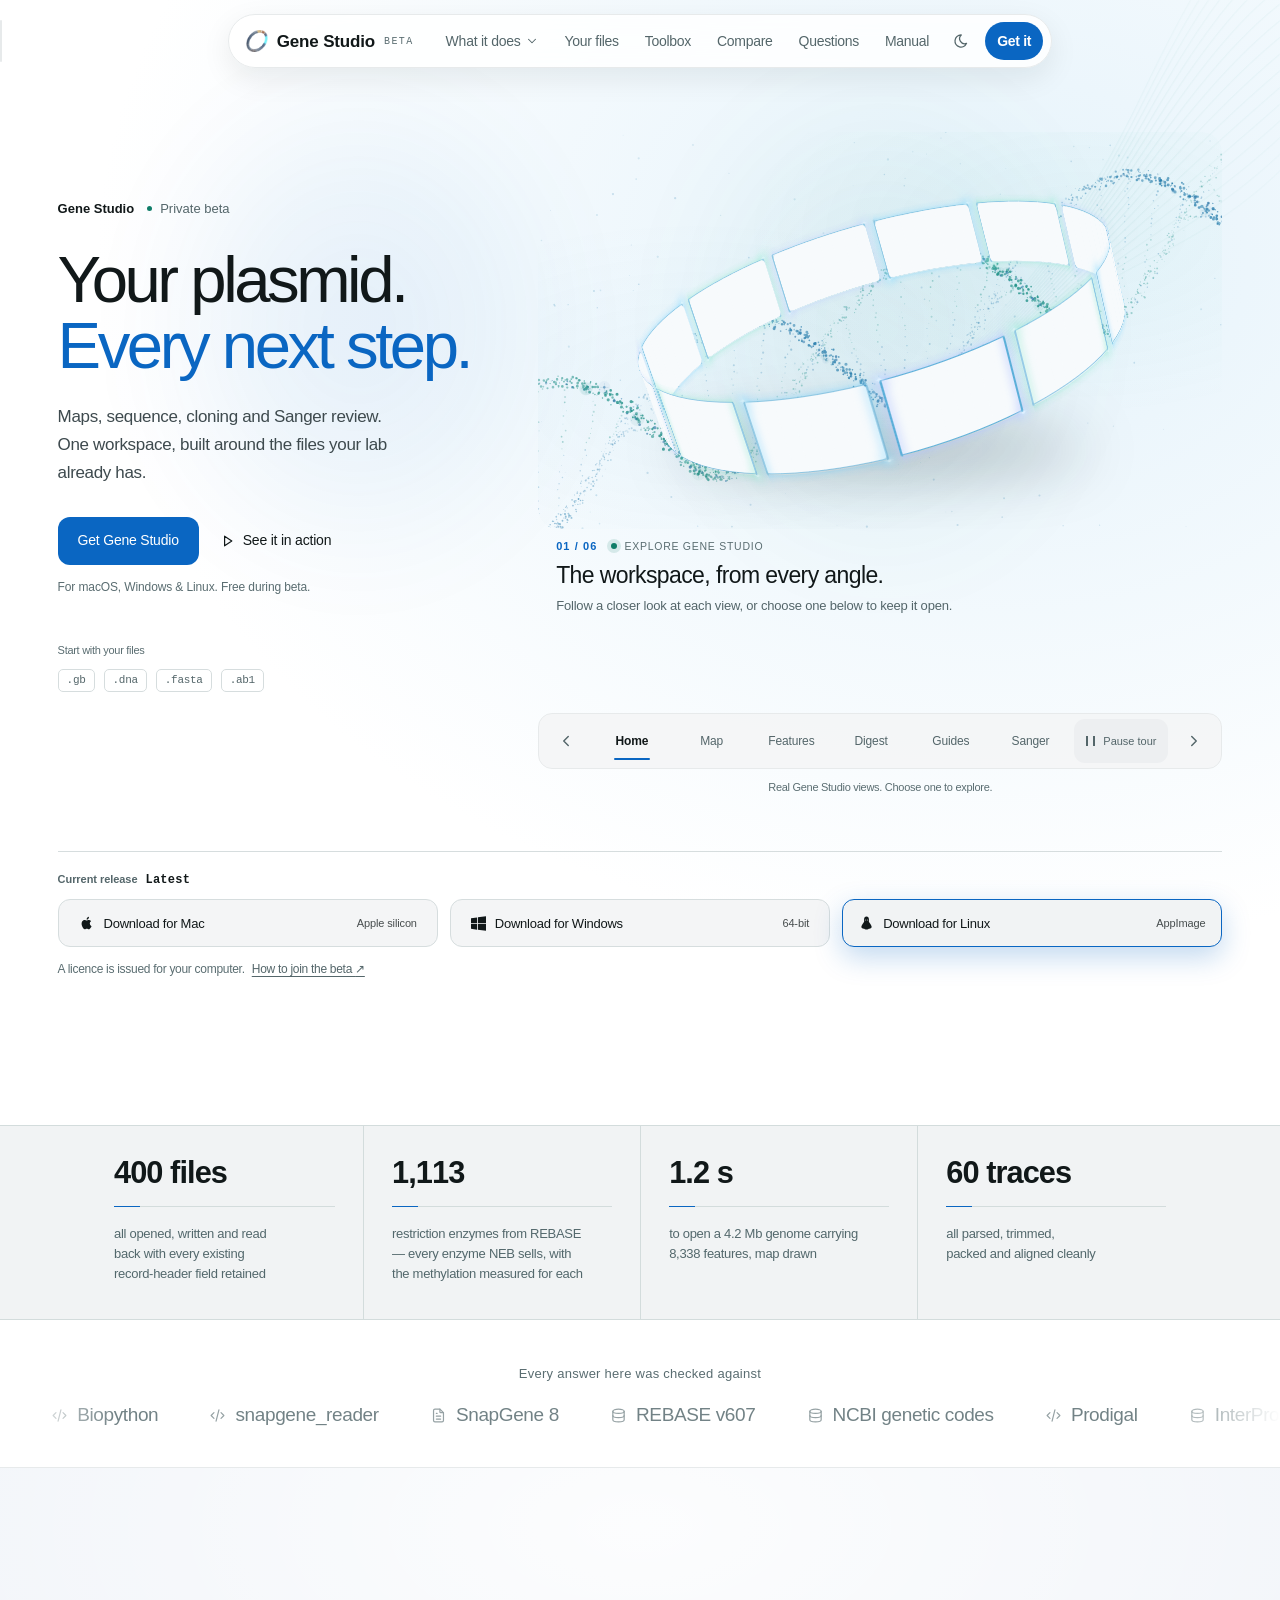
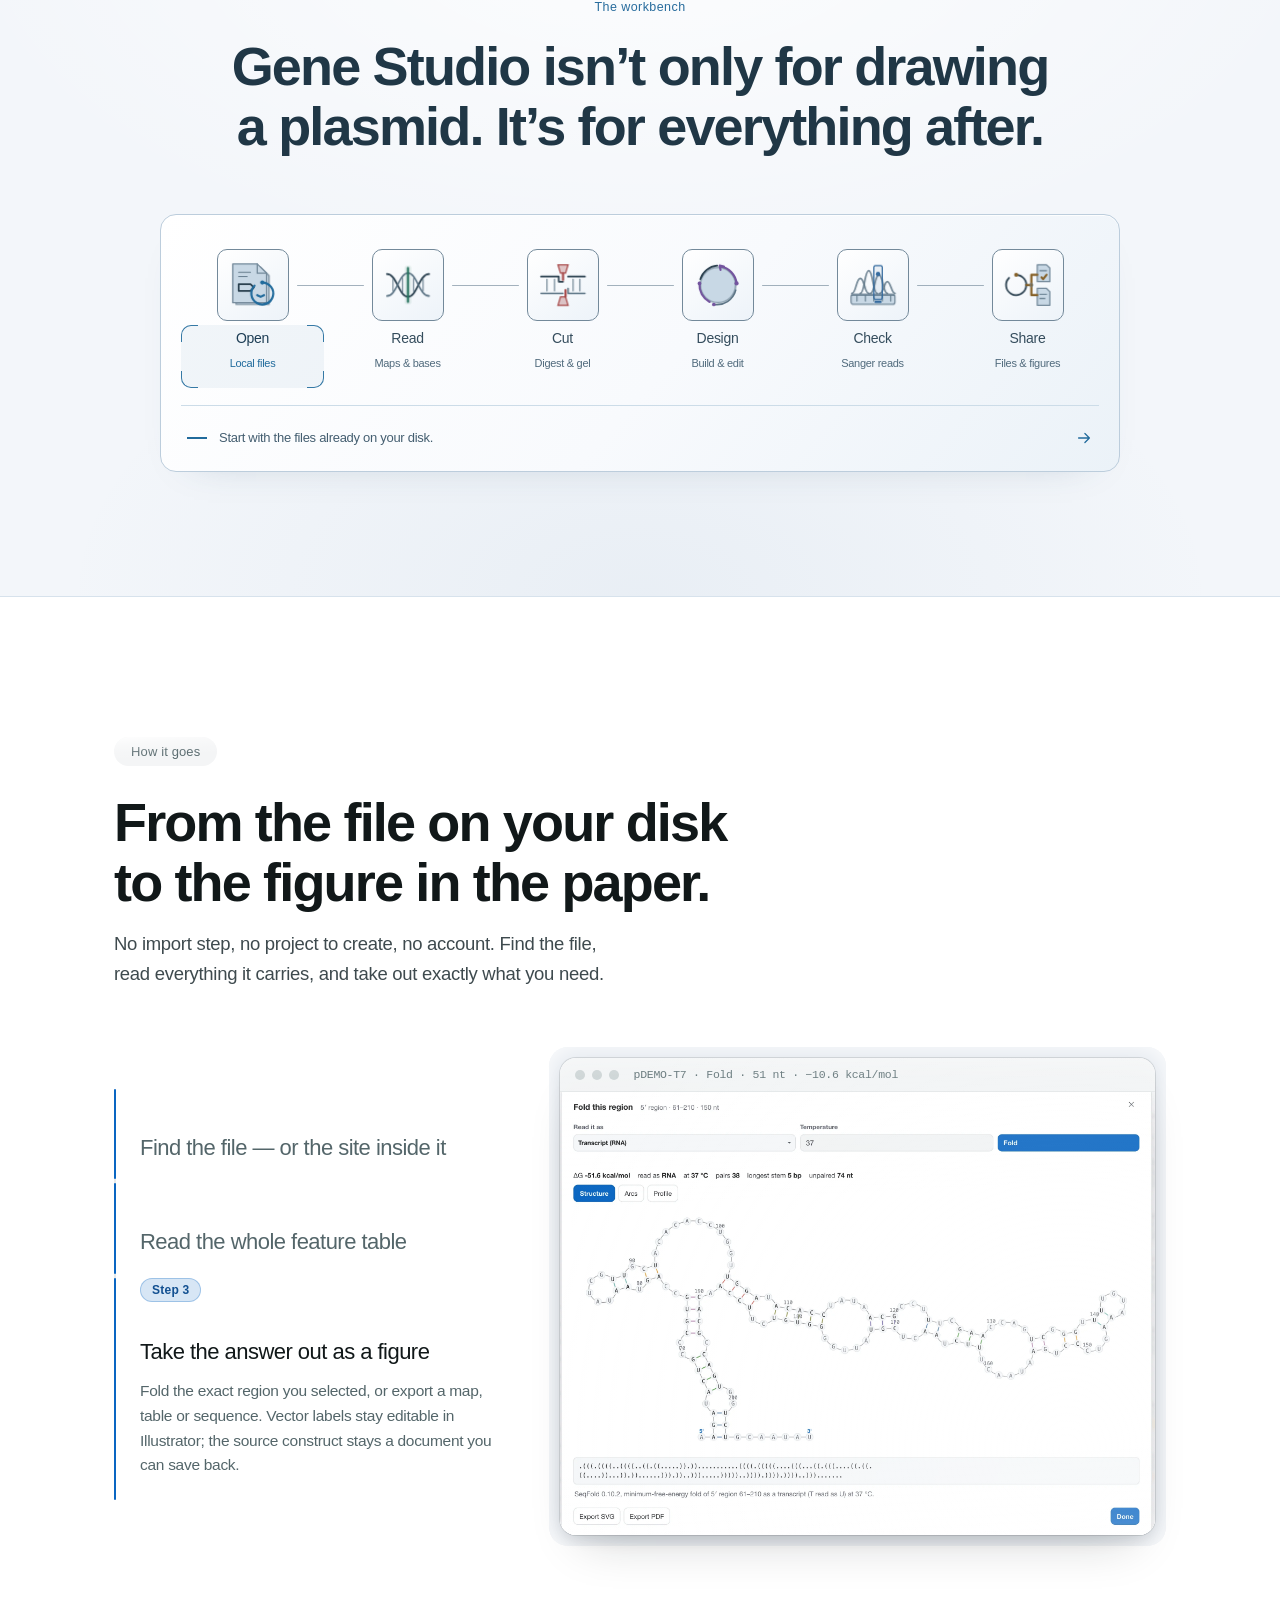
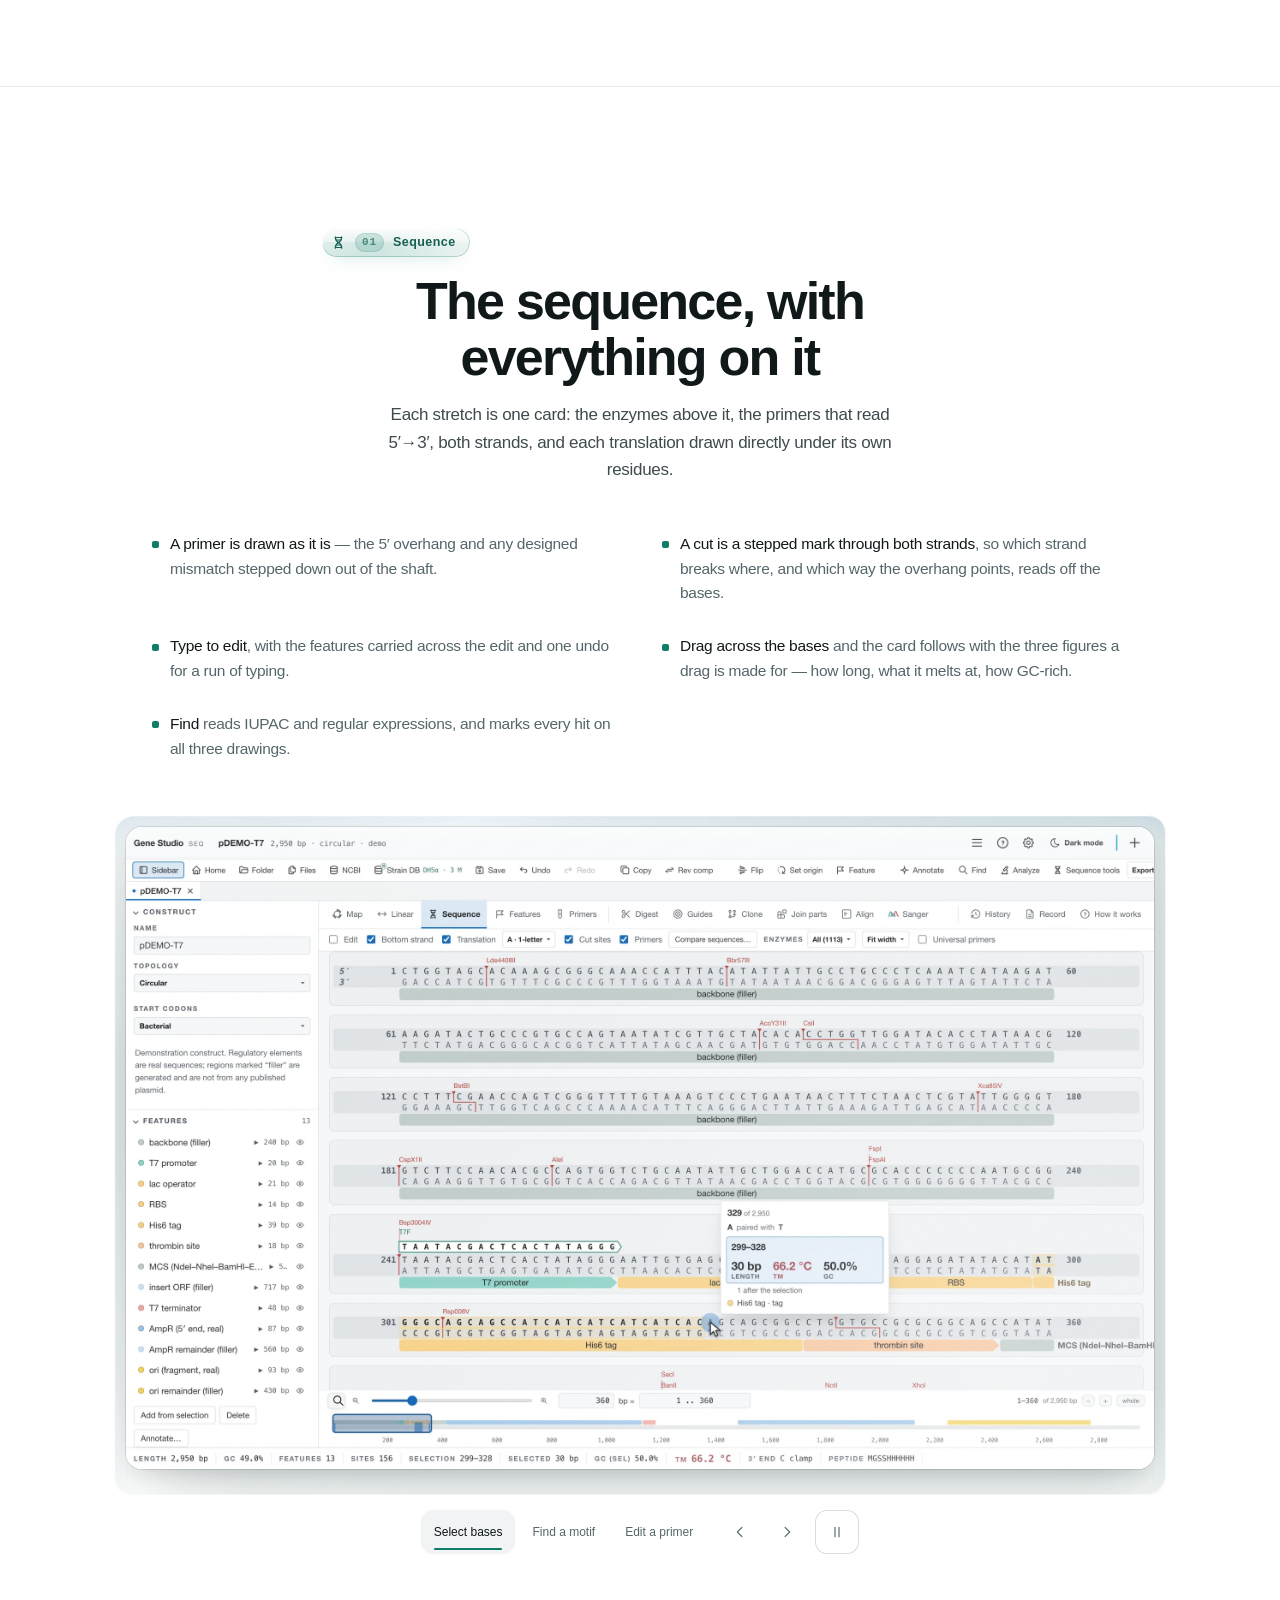
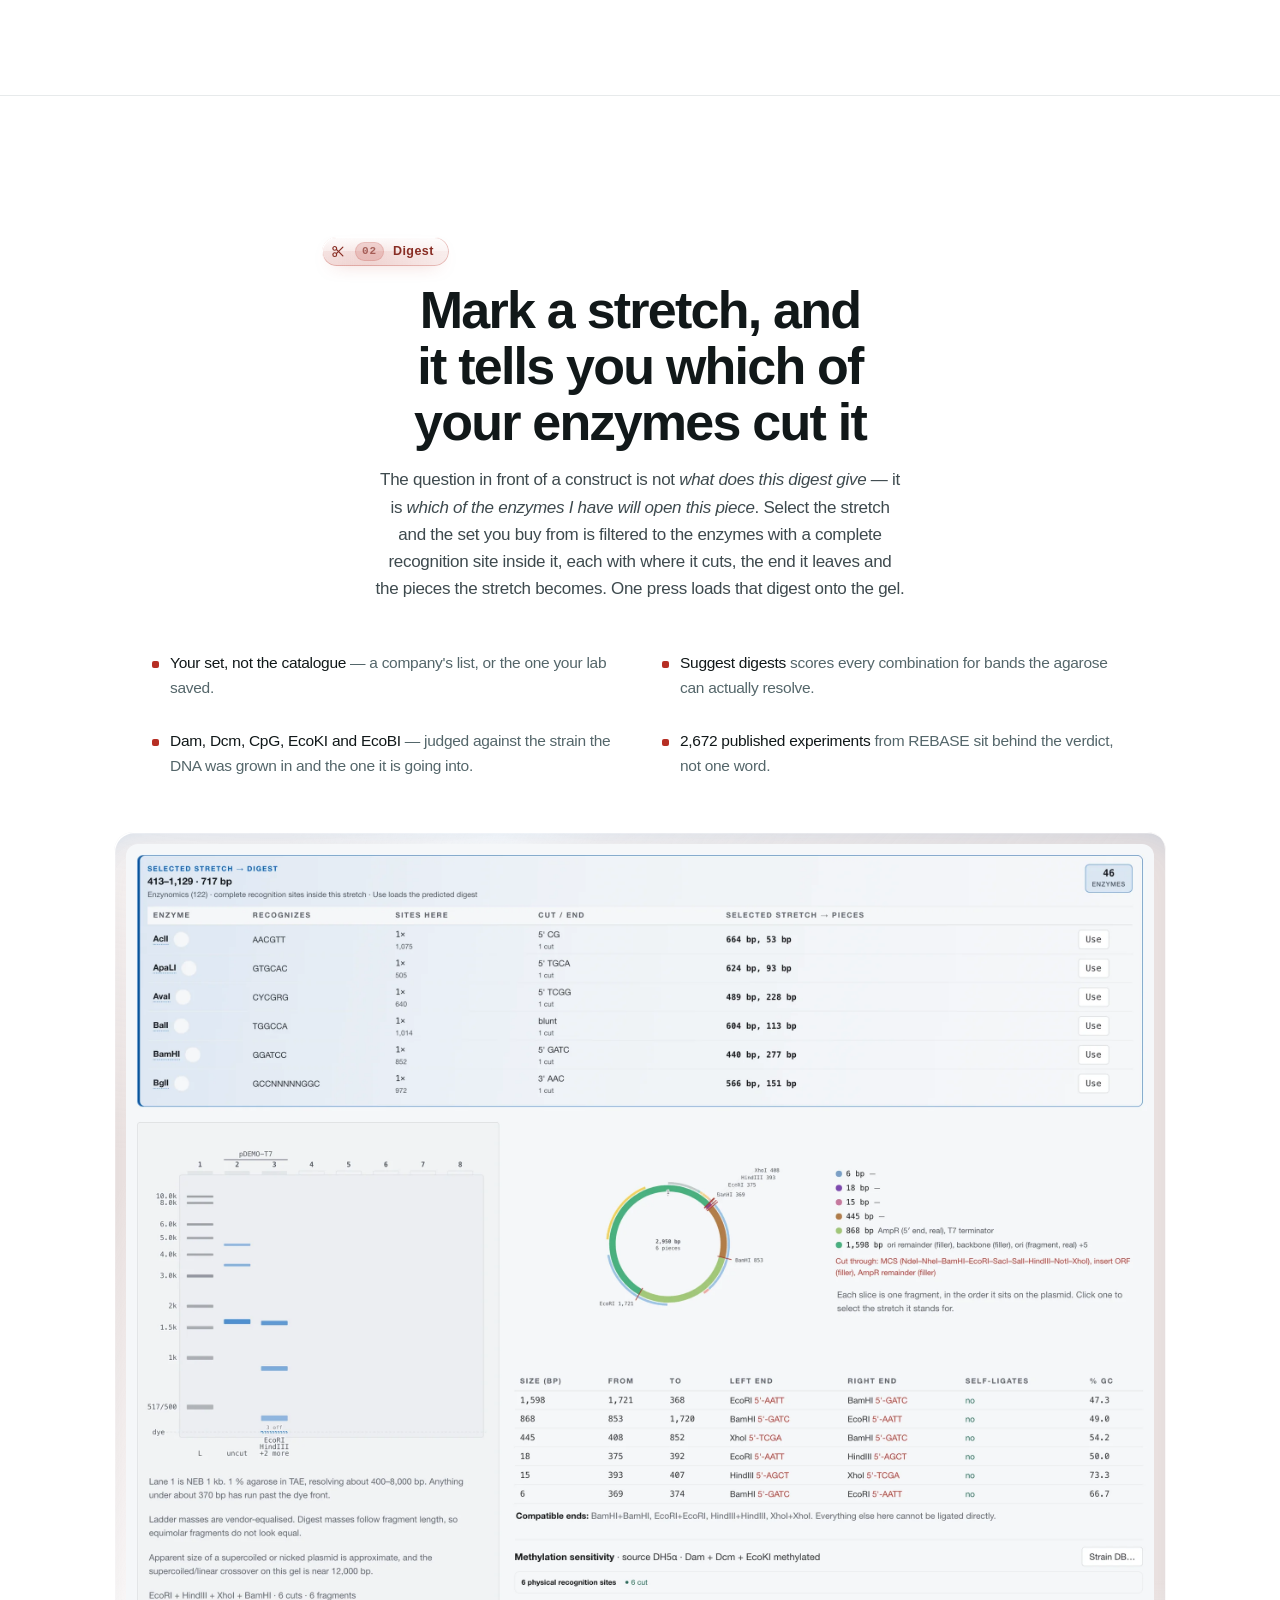
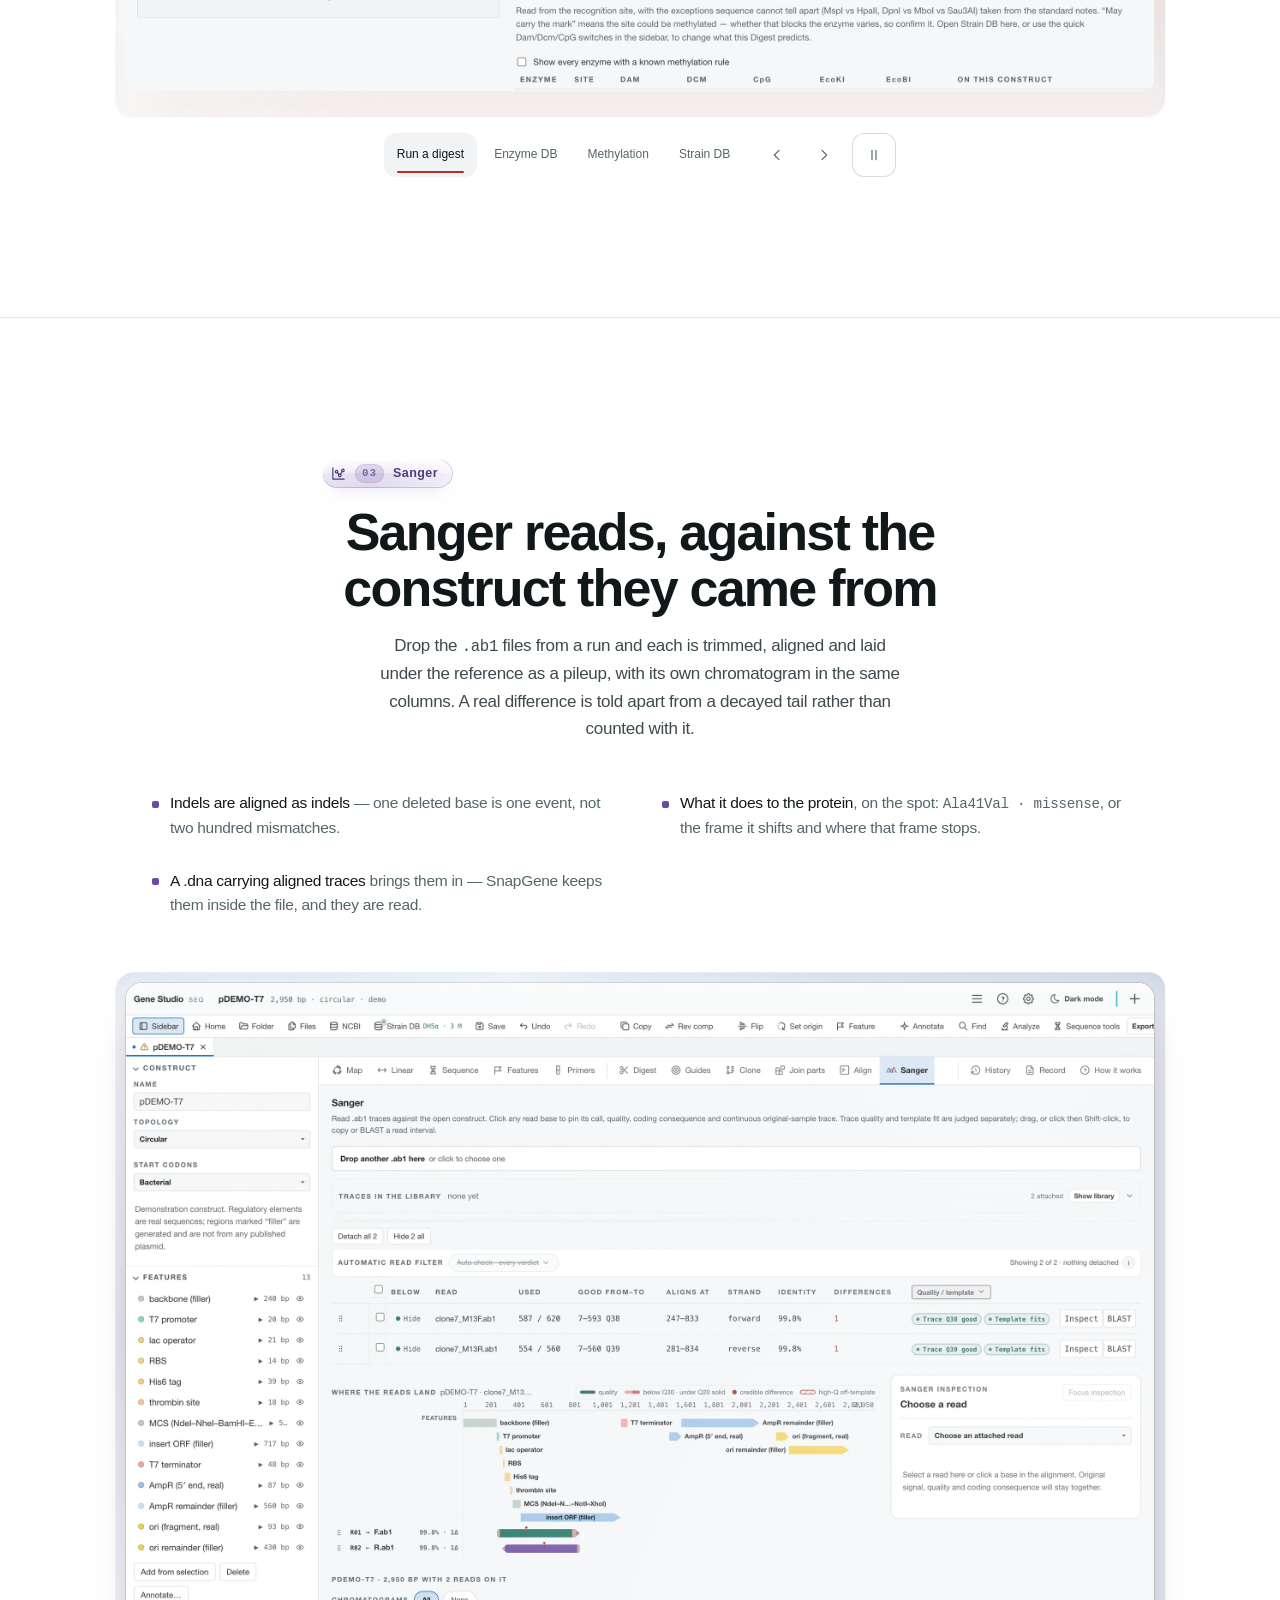
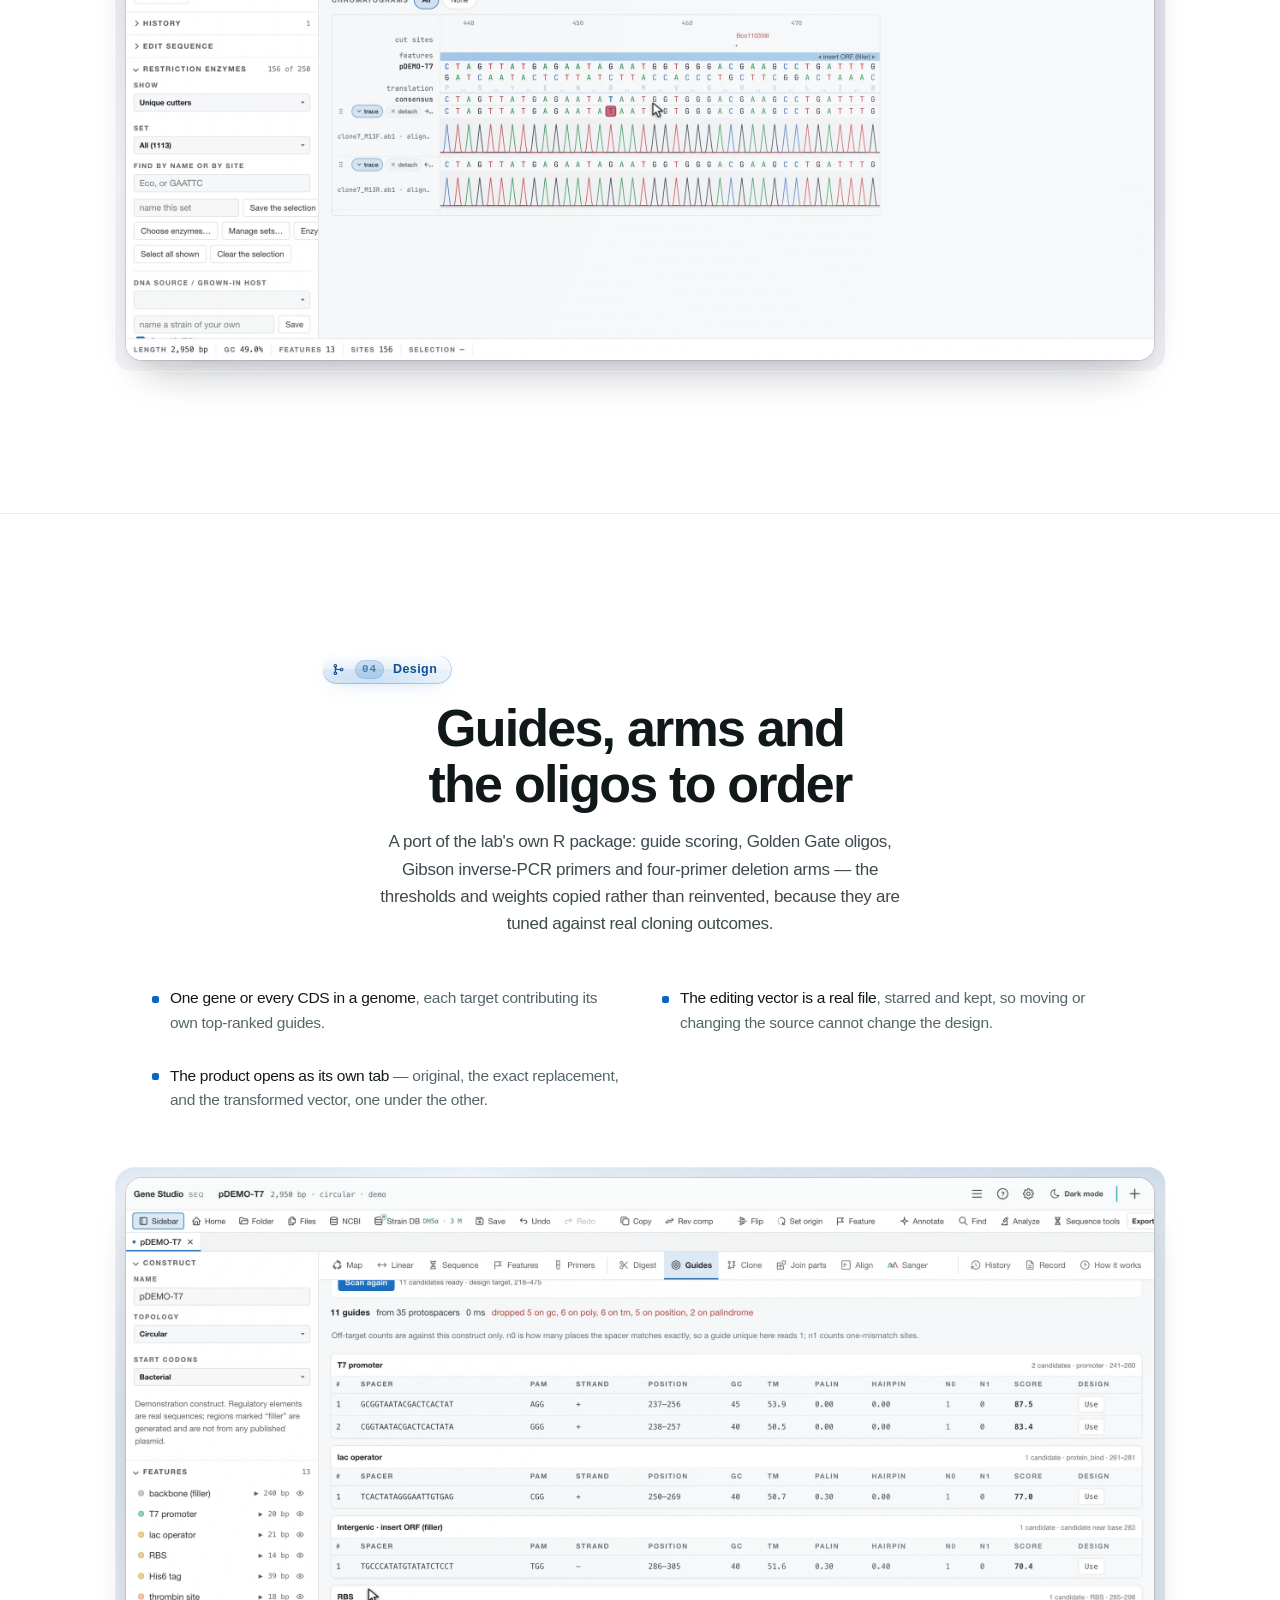
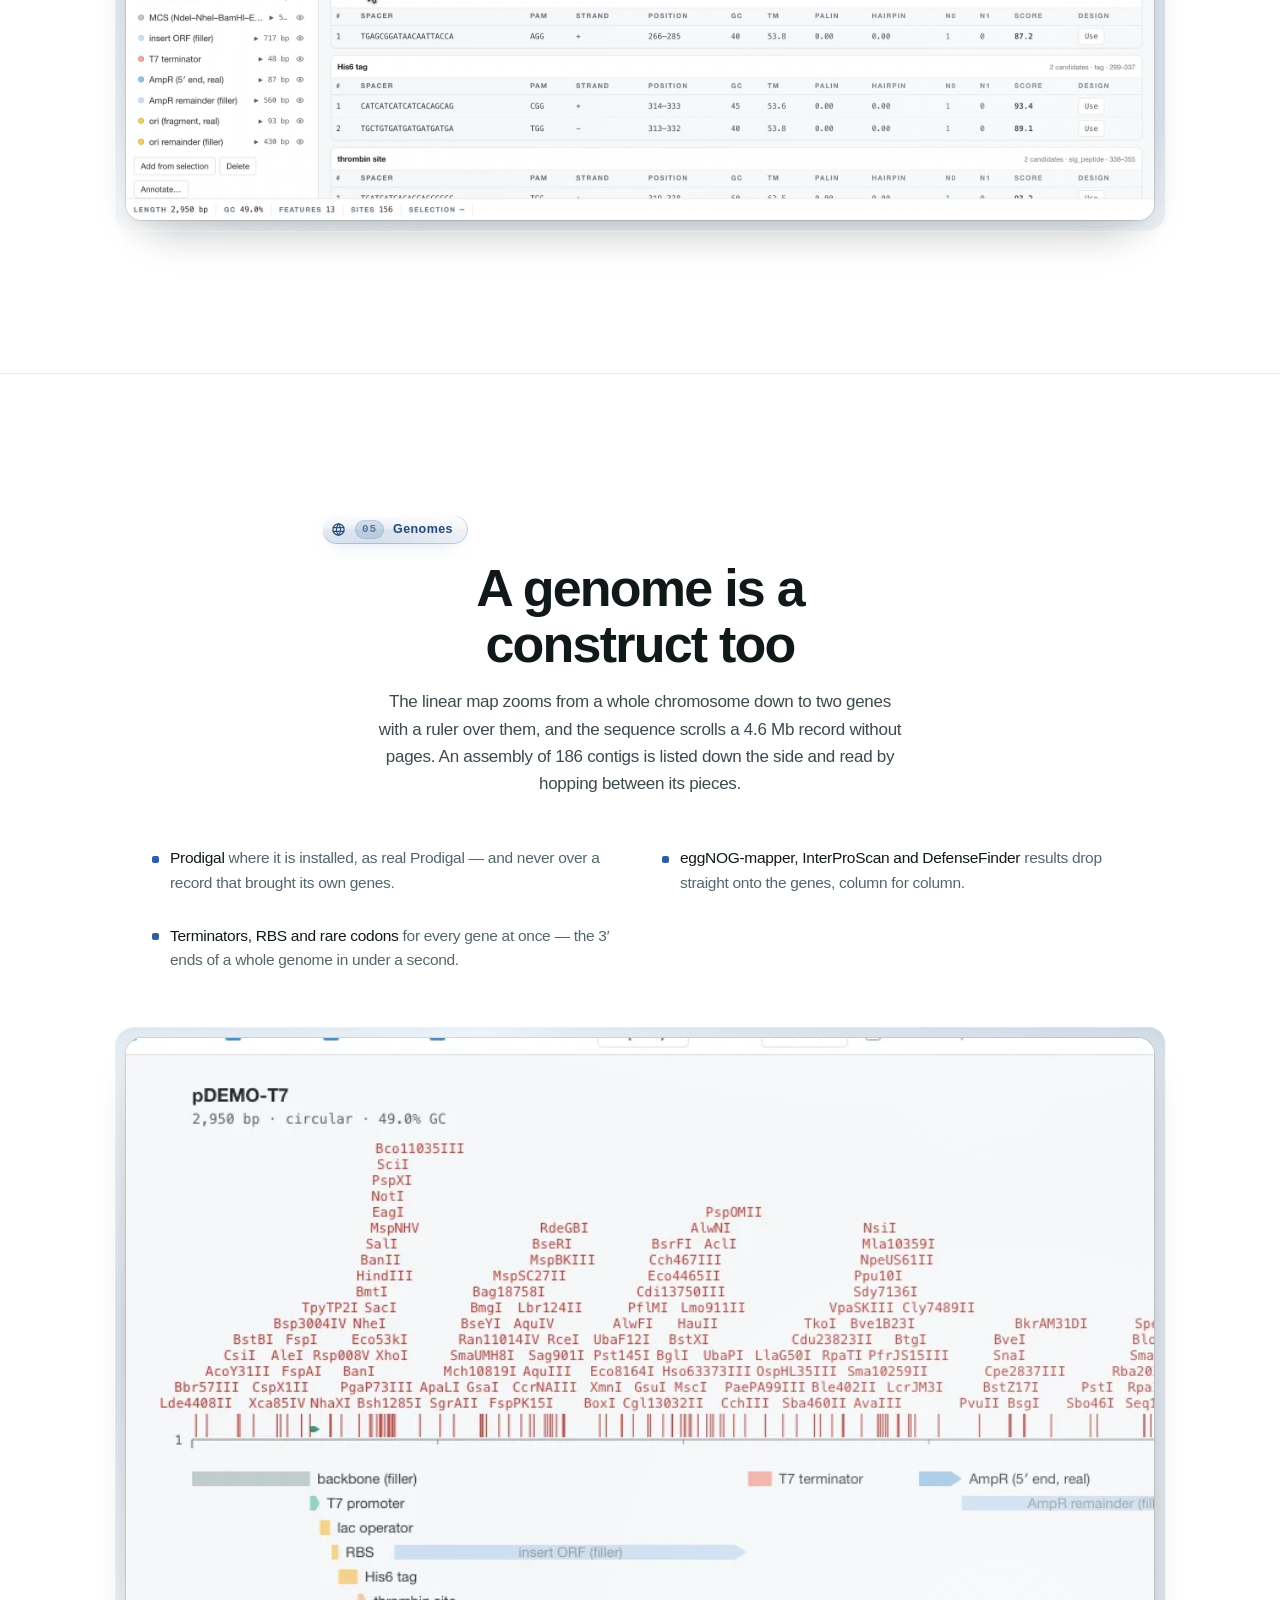
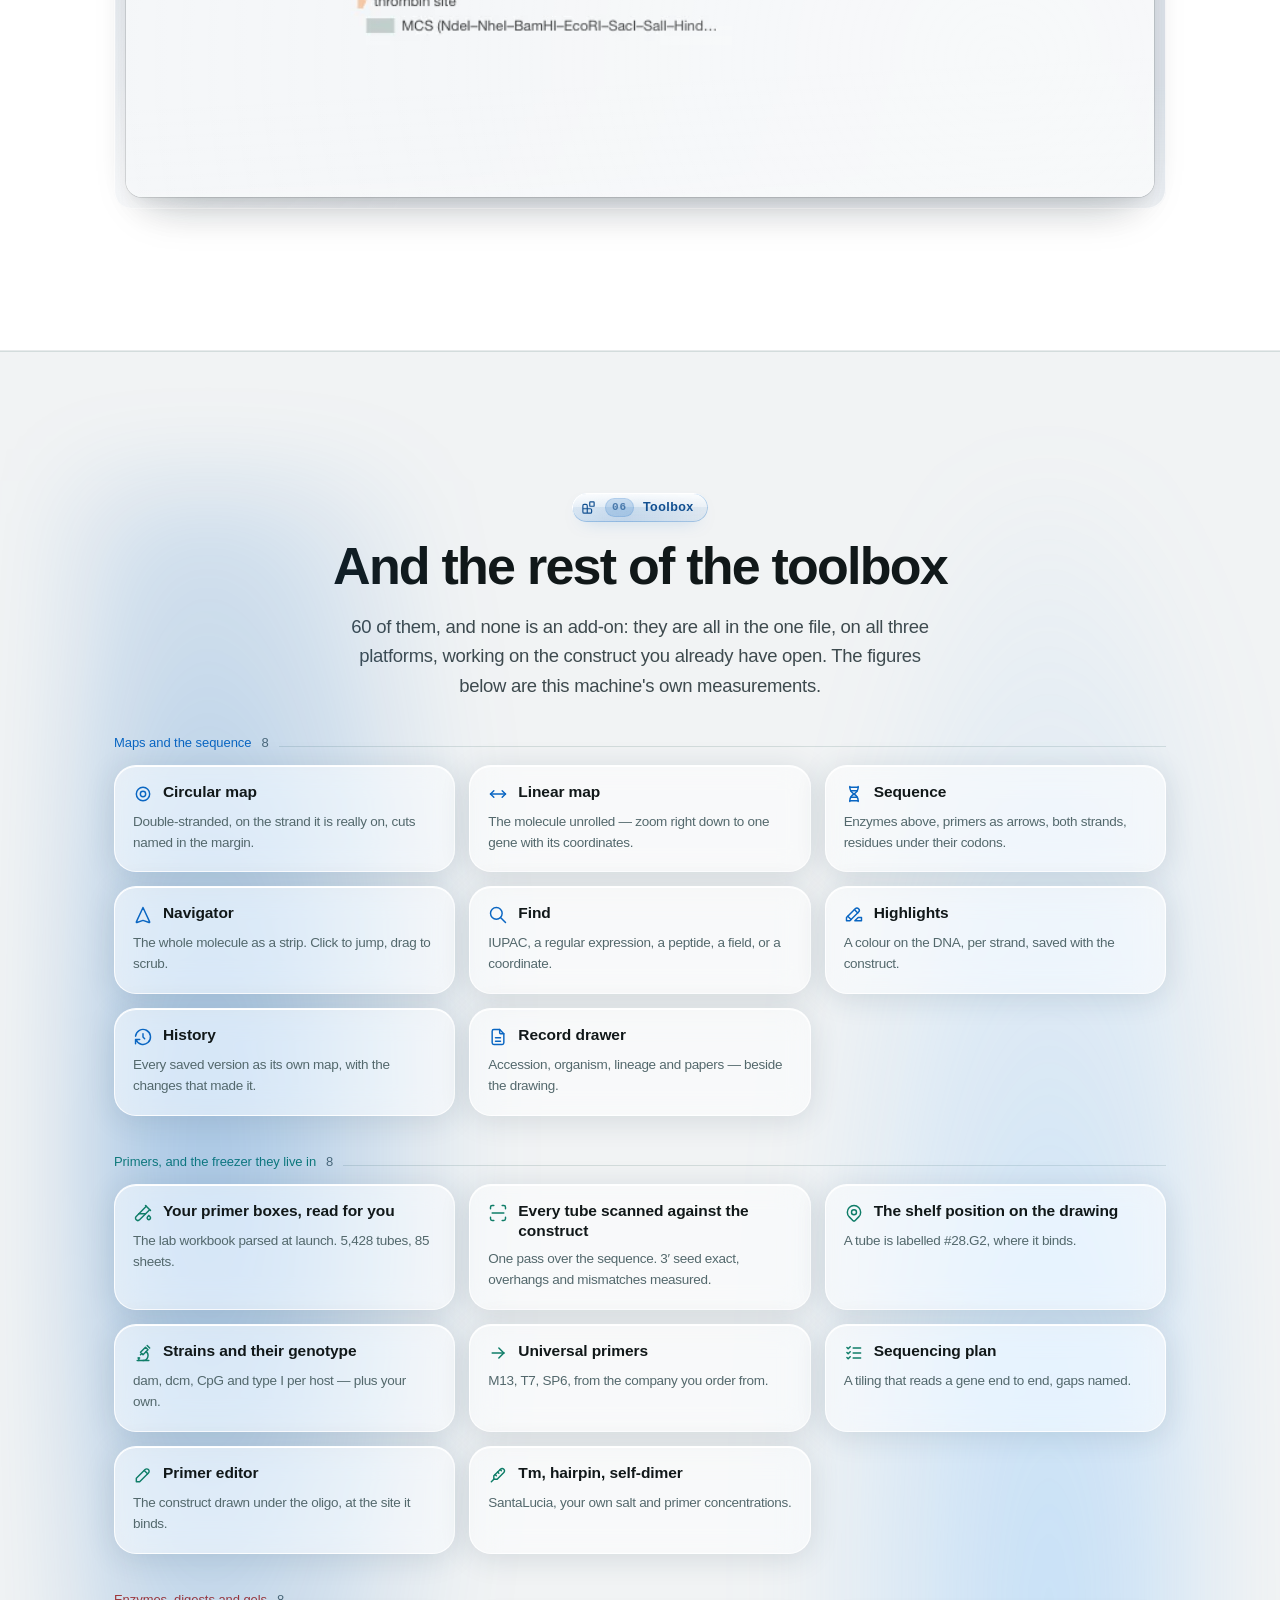
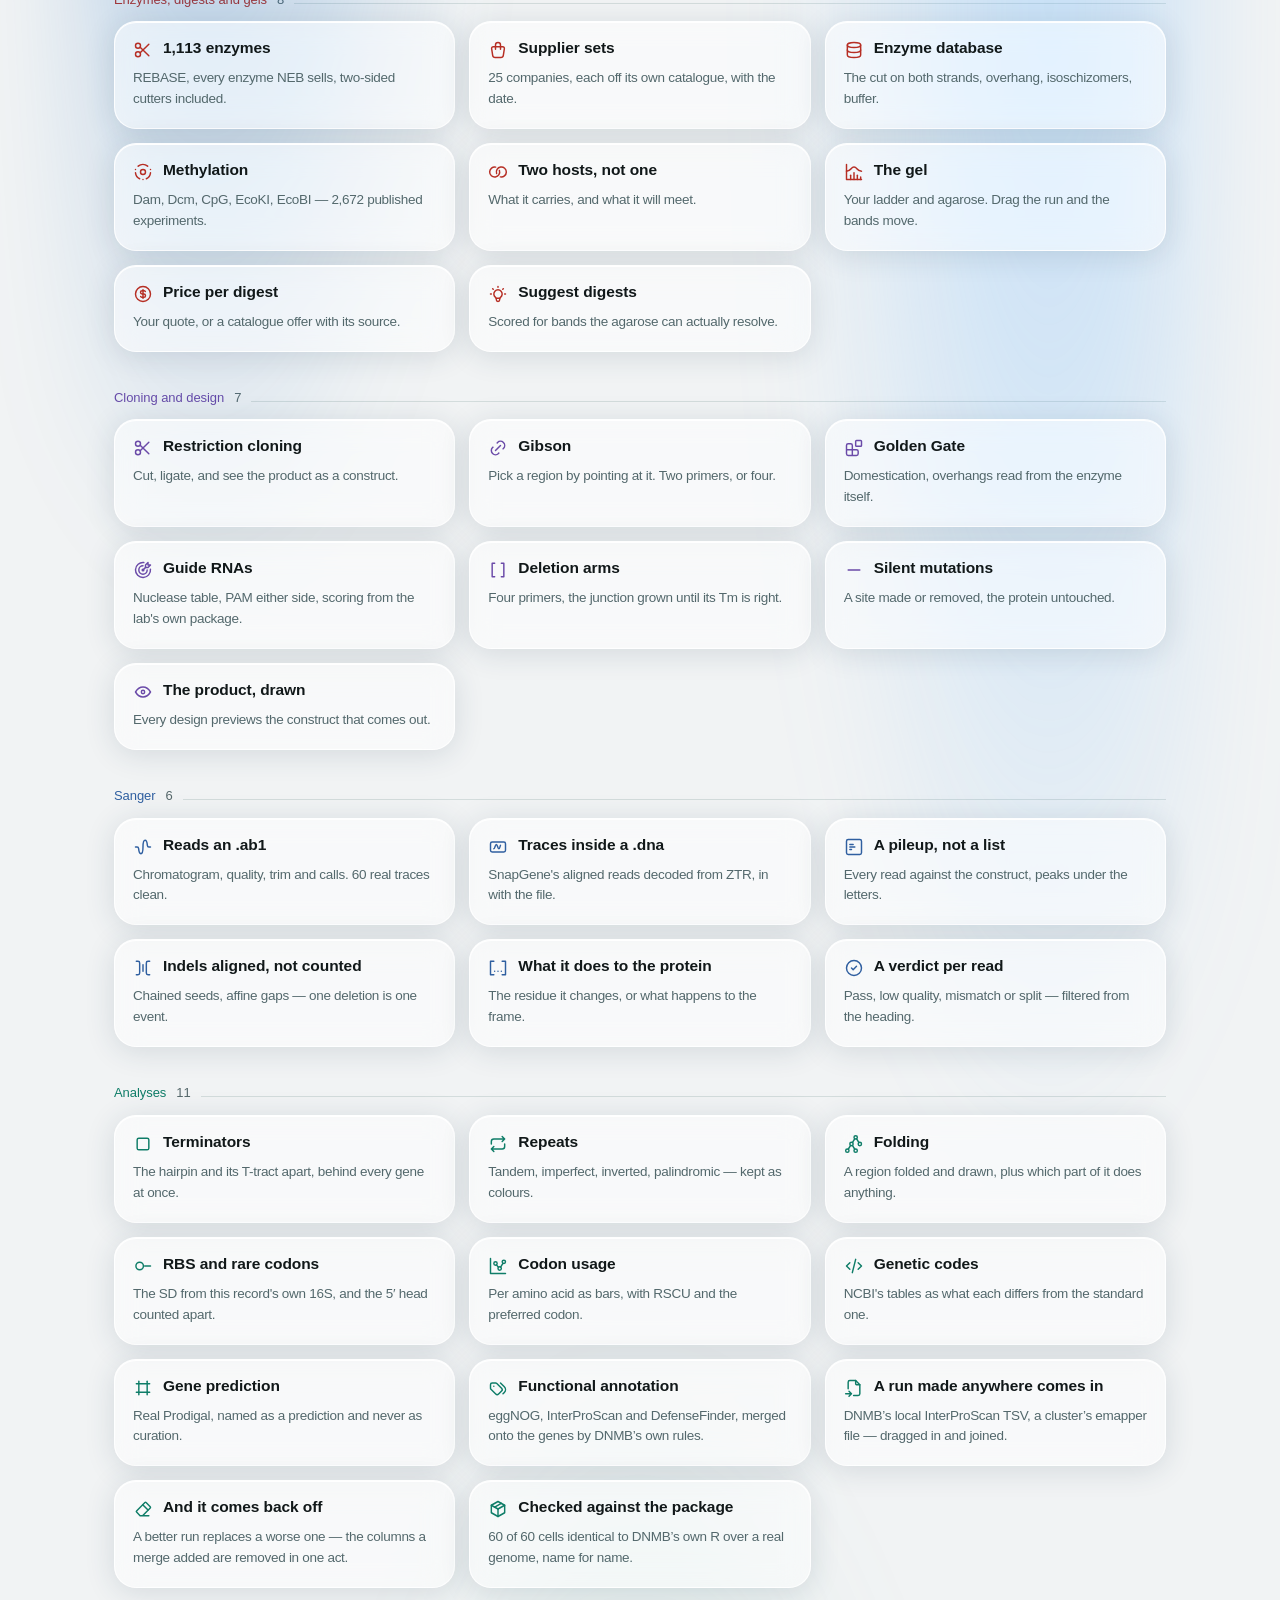
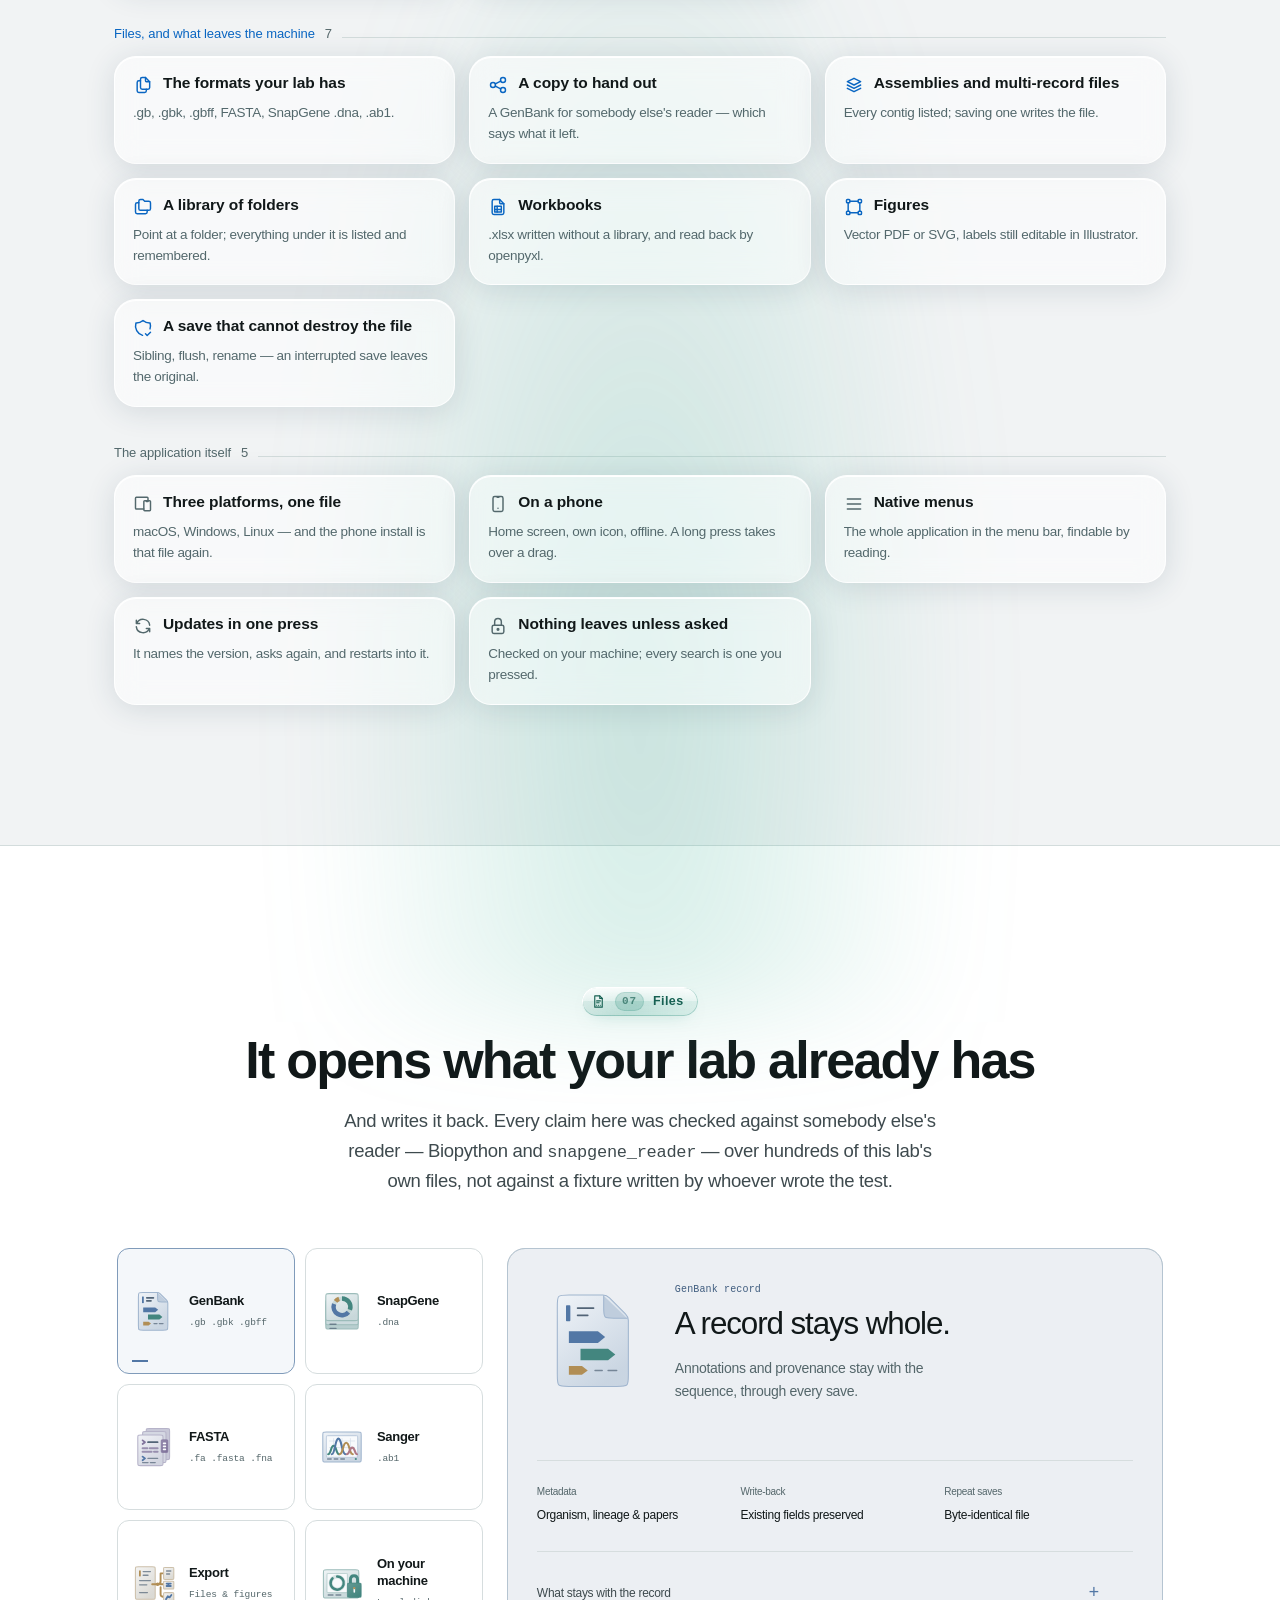
==== commit b367f109: "The landing page" ====
--- a/docs/index.html
+++ b/docs/index.html
@@ -86,17 +86,17 @@
 <link rel="preload" href="font/inter-latin.woff2" as="font" type="font/woff2" crossorigin>
 <link rel="preload" href="font/inter-tight-latin.woff2" as="font" type="font/woff2" crossorigin>
 <link rel="stylesheet" href="font/fonts.css?v=20260828">
-<link rel="stylesheet" href="base.css?v=20260918-formats2">
-<link rel="stylesheet" href="ambient-ribbons.css?v=20260918-formats2">
-<link rel="stylesheet" href="section-motion.css?v=20260918-formats2">
-<link rel="stylesheet" href="hero.css?v=20260918-formats2">
-<link rel="stylesheet" href="flow-motion.css?v=20260918-formats2">
-<link rel="stylesheet" href="formats-browser.css?v=20260918-formats2">
-<script src="hero-reel.js?v=20260918-formats2" defer></script>
-<script src="section-motion.js?v=20260918-formats2" defer></script>
-<script src="flow-motion.js?v=20260918-formats2" defer></script>
-<script src="formats-browser.js?v=20260918-formats2" defer></script>
-<script src="ambient-ribbons.js?v=20260918-formats2" defer></script>
+<link rel="stylesheet" href="base.css?v=20260918-lines1">
+<link rel="stylesheet" href="ambient-ribbons.css?v=20260918-lines1">
+<link rel="stylesheet" href="section-motion.css?v=20260918-lines1">
+<link rel="stylesheet" href="hero.css?v=20260918-lines1">
+<link rel="stylesheet" href="flow-motion.css?v=20260918-lines1">
+<link rel="stylesheet" href="formats-browser.css?v=20260918-lines1">
+<script src="hero-reel.js?v=20260918-lines1" defer></script>
+<script src="section-motion.js?v=20260918-lines1" defer></script>
+<script src="flow-motion.js?v=20260918-lines1" defer></script>
+<script src="formats-browser.js?v=20260918-lines1" defer></script>
+<script src="ambient-ribbons.js?v=20260918-lines1" defer></script>
 </head>
 <body>
 <!-- **A phone reports its own state, so nobody has to guess at it.** Open the
@@ -450,20 +450,18 @@
         </svg></span><span class="verb-label">Open</span><span class="verb-caption">Local files</span></a><span class="sr" id="bench-hint-open">Start with the files already on your disk.</span></li>
       <li><a href="#sequence" aria-describedby="bench-hint-read"><span class="vb lg" data-glyph="read">
         <svg viewBox="0 0 64 64" aria-hidden="true">
-          <g class="depth"><rect class="plate" x="25" y="7" width="14" height="50" rx="4"/></g>
+          <g class="depth"><rect class="scan-wash" x="28" y="9" width="8" height="46" rx="3"/></g>
           <g class="face"><path class="ink" d="M7 19c12 0 14 27 25 27s13-27 25-27"/>
             <path class="muted" d="M7 45c12 0 14-27 25-27s13 27 25 27"/>
-            <path class="micro" d="M13 22l7 18M21 17l7 28M29 19l7 26M37 18l7 27M45 23l6 17"/></g>
-          <g class="mov"><rect class="scan-fill" x="27" y="8" width="10" height="48" rx="3"/>
-            <path class="signal" d="M32 11v42"/><circle class="signal-fill" cx="32" cy="32" r="2.2"/></g>
+            <path class="micro" d="M14.2 25v14M25.6 24v16M38.6 24v16M49.9 25v14"/></g>
+          <g class="mov"><path class="signal" d="M32 12v40"/></g>
         </svg></span><span class="verb-label">Read</span><span class="verb-caption">Maps & bases</span></a><span class="sr" id="bench-hint-read">Move between the whole construct and the exact base.</span></li>
       <li><a href="#digest" aria-describedby="bench-hint-cut"><span class="vb lg" data-glyph="cut">
         <svg viewBox="0 0 64 64" aria-hidden="true">
-          <g class="depth"><rect class="plate" x="20" y="10" width="24" height="44" rx="5"/></g>
           <g class="face"><path class="ink" d="M6 22h21v6h5M38 22h20"/><path class="muted" d="M6 42h26M38 36v6h20"/>
-            <path class="micro" d="M12 22v20M18 22v20M24 22v20M44 22v20M50 22v20"/></g>
+            <path class="micro" d="M13 25v14M22 25v14M44 25v14M52 25v14"/></g>
           <g class="mov"><path class="cut-fill" d="M26 8h12l-3 10h-6zM29 46h6l3 10H26z"/>
-            <path class="cut-stroke" d="M32 18v10M35 36v10"/><circle class="cut-dot" cx="32" cy="29" r="2"/></g>
+            <path class="cut-stroke" d="M32 18v8M35 38v8"/></g>
         </svg></span><span class="verb-label">Cut</span><span class="verb-caption">Digest & gel</span></a><span class="sr" id="bench-hint-cut">See the fragments and the gel before you cut.</span></li>
       <li><a href="#design" aria-describedby="bench-hint-design"><span class="vb lg" data-glyph="design">
         <svg viewBox="0 0 64 64" aria-hidden="true">
@@ -487,9 +485,9 @@
         <svg viewBox="0 0 64 64" aria-hidden="true">
           <g class="depth"><path class="plate" d="M43 8h11l4 4v16H43zM43 36h11l4 4v16H43z"/></g>
           <g class="face"><path class="ink" d="M18 20a12 12 0 1 1-8.5 3.5"/><circle class="signal-fill" cx="18" cy="20" r="2.4"/>
-            <rect class="plate" x="29" y="22" width="7" height="20" rx="2"/><path class="micro" d="M46 15h8M46 43h8M46 48h6"/></g>
-          <g class="mov"><path class="accent" d="M26 28h6M36 28h7M26 36h6M36 36h7"/>
-            <circle class="packet" cx="32" cy="28" r="2.5"/><path class="signal" d="M48 23l2 2 4-5"/></g>
+            <path class="micro" d="M46 15h8M46 43h8M46 48h6"/></g>
+          <g class="mov"><path class="accent" d="M30 32h6M36 20v24M36 20h7M36 44h7"/>
+            <circle class="packet" cx="36" cy="32" r="1.8"/><path class="signal" d="M48 23l2 2 4-5"/></g>
         </svg></span><span class="verb-label">Share</span><span class="verb-caption">Files & figures</span></a><span class="sr" id="bench-hint-share">Take your work out as sequence files and editable figures.</span></li>
     </ul>
       <div class="bench-note" aria-hidden="true">
@@ -2371,8 +2369,8 @@
 
 /* The hero has its own shared animation and media lifecycle in hero-reel.js. */
 
-/* One inspection frame travels between the six workbench links. The glyphs
-   stay put; the frame and short description show what each link will open. */
+/* One inspection frame travels below the six instruments. Its label and
+   caption stay separate from the icon mounts and connecting rail. */
 (() => {
   const route = document.querySelector('[data-bench-route]');
   if(!route) return;
@@ -2384,10 +2382,11 @@
   let active = links[0], noteAnimation, reflowFrame = 0;
   const position = (instant = false) => {
     if(instant){ cancelAnimationFrame(reflowFrame); route.classList.add('bench-reflow'); }
-    const box = active.getBoundingClientRect(), origin = route.getBoundingClientRect();
+    const box = active.getBoundingClientRect(), origin = route.getBoundingClientRect(),
+      label = active.querySelector('.verb-label').getBoundingClientRect(), top = label.top - 4;
     lens.style.width = `${box.width}px`;
-    lens.style.height = `${box.height}px`;
-    lens.style.transform = `translate3d(${box.left - origin.left - route.clientLeft}px,${box.top - origin.top - route.clientTop}px,0)`;
+    lens.style.height = `${box.bottom - top}px`;
+    lens.style.transform = `translate3d(${box.left - origin.left - route.clientLeft}px,${top - origin.top - route.clientTop}px,0)`;
     if(instant){
       lens.getBoundingClientRect();
       reflowFrame = requestAnimationFrame(() => route.classList.remove('bench-reflow'));
--- a/docs/base.css
+++ b/docs/base.css
@@ -1976,11 +1976,10 @@
    **one quiet colour** rather than six: the glyphs already carry an accent
    apiece, and a rail repeating them would be the same thing said twice.
 
-   The geometry is derived rather than written down twice — the gap, the tile
-   and the padding are variables, so a segment always spans exactly the space
-   between two tile edges and cannot come adrift when any of them changes. */
+   Each connector leaves a small breathing space at both mounts, so their
+   outlines stay independent instead of meeting in dark T-junctions. */
 .verbs{
-  --vgap:clamp(12px,2vw,26px); --vtile:72px; --vpad:10px;
+  --vgap:clamp(12px,2vw,26px); --vtile:72px; --vpad:10px; --vclear:8px;
   display:grid; grid-template-columns:repeat(6,minmax(76px,1fr));
   gap:var(--vgap); width:min(100%,850px);
   margin:clamp(38px,5vw,58px) auto 0; padding:0; list-style:none;
@@ -1988,10 +1987,11 @@
 .verbs li{min-width:0; position:relative}
 /* the segment *leaving* a tile, so the one to suppress is the last of a row */
 .verbs li::after{
-  content:''; position:absolute; height:1px; background:var(--vedge);
+  content:''; position:absolute; height:1px; border-radius:1px;
+  background:color-mix(in srgb,var(--vedge) 65%,transparent);
   top:calc(var(--vpad) + var(--vtile)/2);
-  left:calc(50% + var(--vtile)/2);
-  width:calc(100% + var(--vgap) - var(--vtile));
+  left:calc(50% + var(--vtile)/2 + var(--vclear));
+  width:calc(100% + var(--vgap) - var(--vtile) - 2*var(--vclear));
 }
 /* **A rail's ends belong to a row, not to the list.** At 900 px the six wrap
    to 3 x 2, and `:last-child` is then the end of the second row only — the
@@ -2685,15 +2685,8 @@
   transition:transform .2s cubic-bezier(.22,.75,.2,1),border-color .2s ease,
     background .2s ease;
 }
-/* **The rail between the tiles has to be the same line as their borders**, and
-   it cannot get there by inheriting: `.lg` sets `--g-edge` on the element
-   itself, and a value set directly on an element beats an inherited one
-   whatever the specificity of the rule that inherited it. So the edge is
-   written once on the list and read twice — by the tile's border here and by
-   `.verbs li::after` below. Measured off `--line` instead, the rail came out
-   `rgba(214,221,222)` against the tiles' `rgba(194,216,233,.22)`: brighter
-   than the borders it runs between, in the theme where the chapter's ground
-   does not change at all. */
+/* Mounts and connectors share a neutral hue. The connectors are quieter and
+   stop short of the mounts; instrument outlines carry the stronger edge. */
 .chapter .verbs{--vedge:rgba(194,216,233,.34)}
 .chapter .lg{--g-body:rgba(111,146,169,.09); --g-edge:var(--vedge);
   background:linear-gradient(155deg,rgba(104,139,162,.09),rgba(30,48,58,.03))}
@@ -2917,11 +2910,14 @@
   padding:var(--vpad) 5px 16px; grid-template-rows:var(--vtile) auto 1fr;
   gap:8px; border-radius:10px; min-height:142px; text-align:center;
 }
+.bench-route .verbs a:focus-visible{outline:none}
+.bench-route .verbs a:focus-visible .verb-label{text-decoration:underline;text-decoration-color:var(--bench-accent);text-decoration-thickness:2px;text-underline-offset:3px}
 .chapter .bench-route .verbs a:hover{background:none}
 .bench-route .verbs .lg{
   border-radius:10px; background:#172329; box-shadow:none; transition:none;
 }
 .bench-route .verbs .lg::after{content:none}
+.bench-route .scan-wash{fill:color-mix(in srgb,var(--g-accent) 10%,transparent)}
 .bench-route .verbs a:hover .lg{transform:none; background:#172329; border-color:var(--vedge)}
 .bench-route .verb-label{font-size:14px; line-height:1.3; color:#C6D2D5; transition:color .2s ease}
 .bench-route .verb-caption{max-width:13ch; font-size:11px; line-height:1.45; color:#8D9FA5}
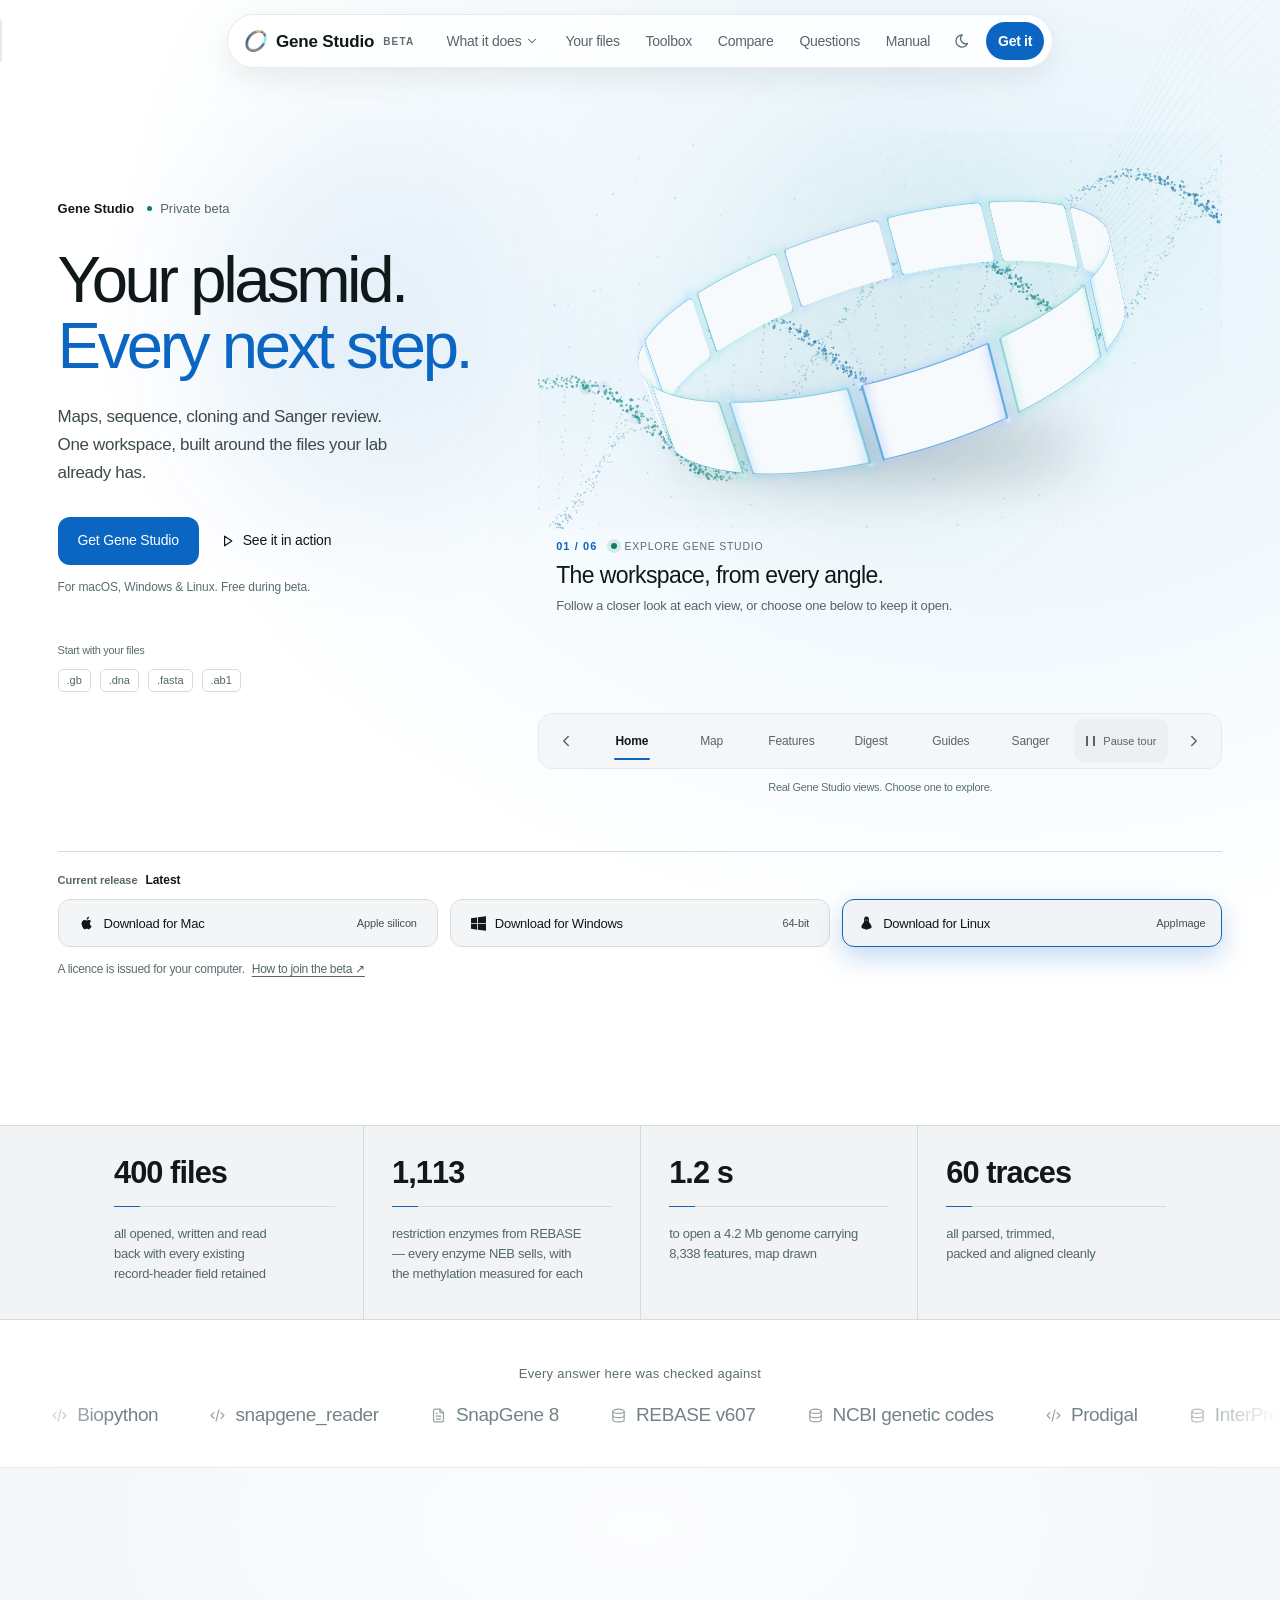
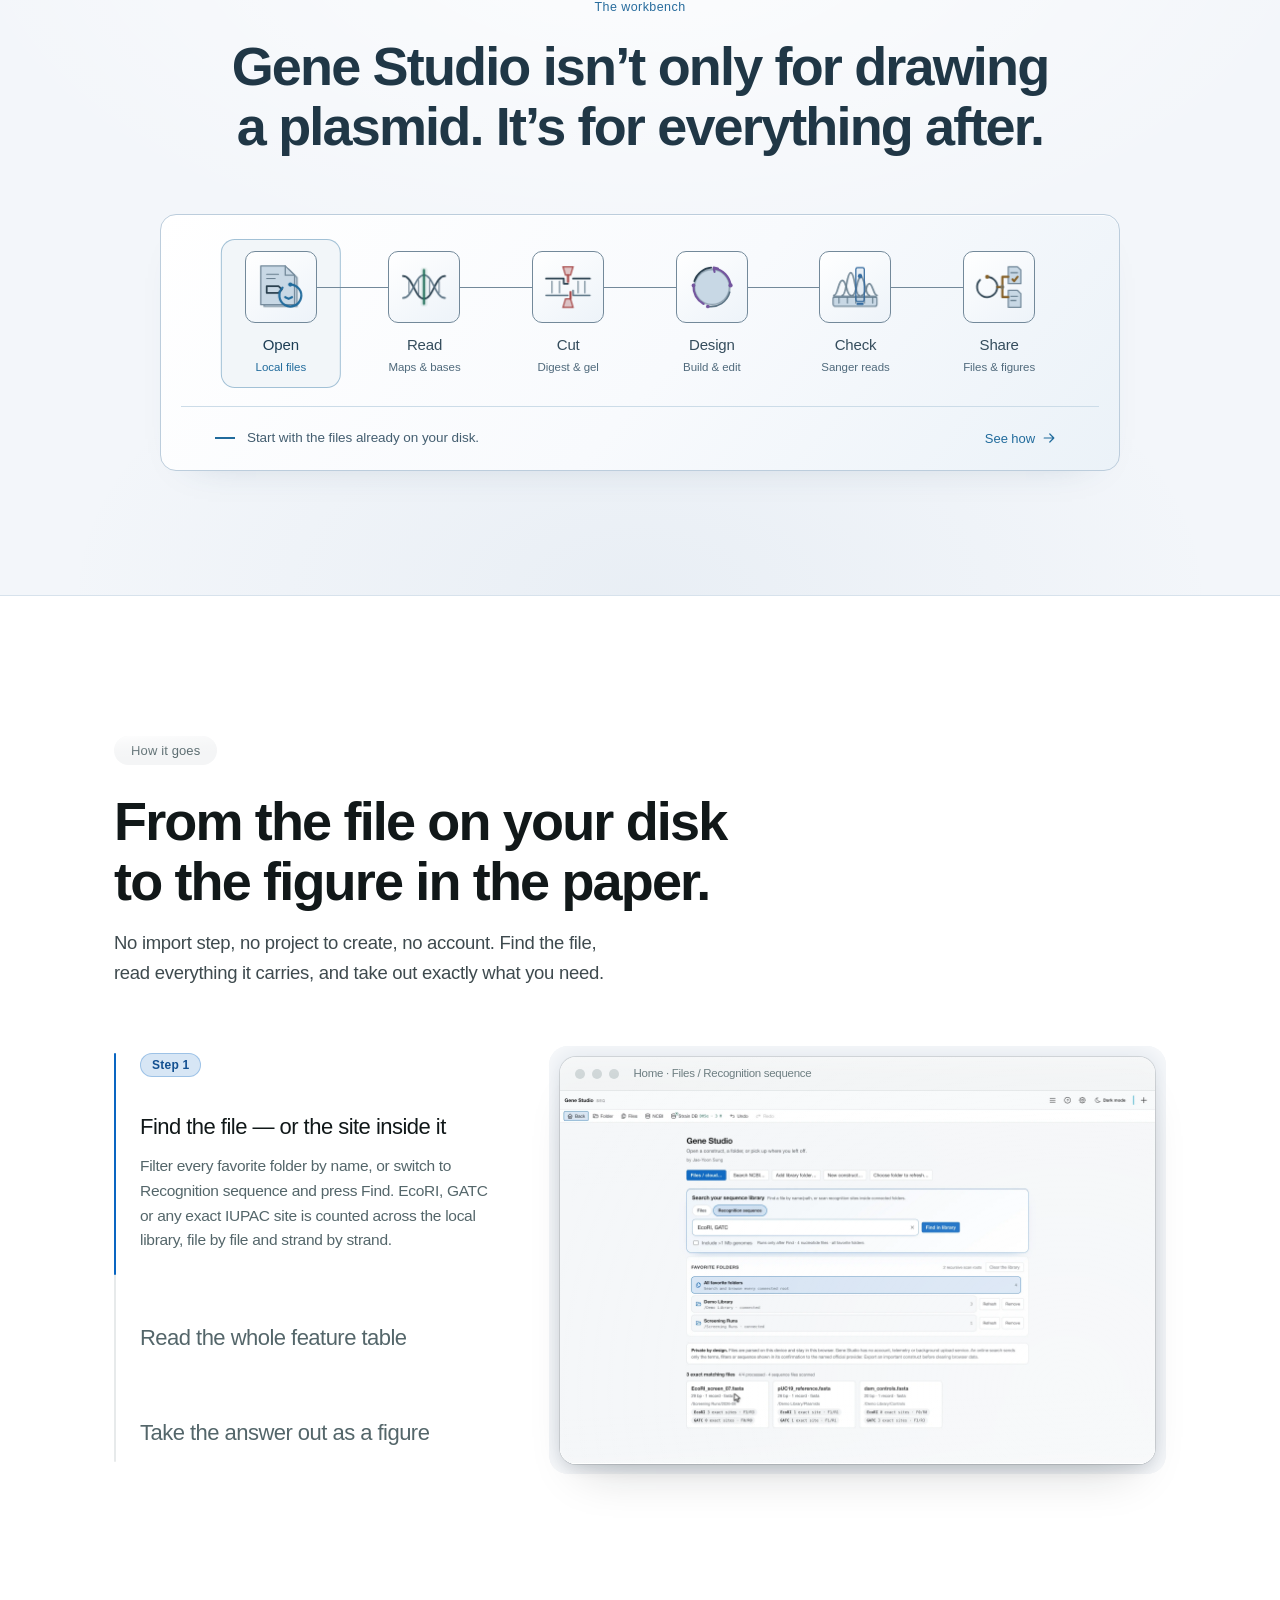
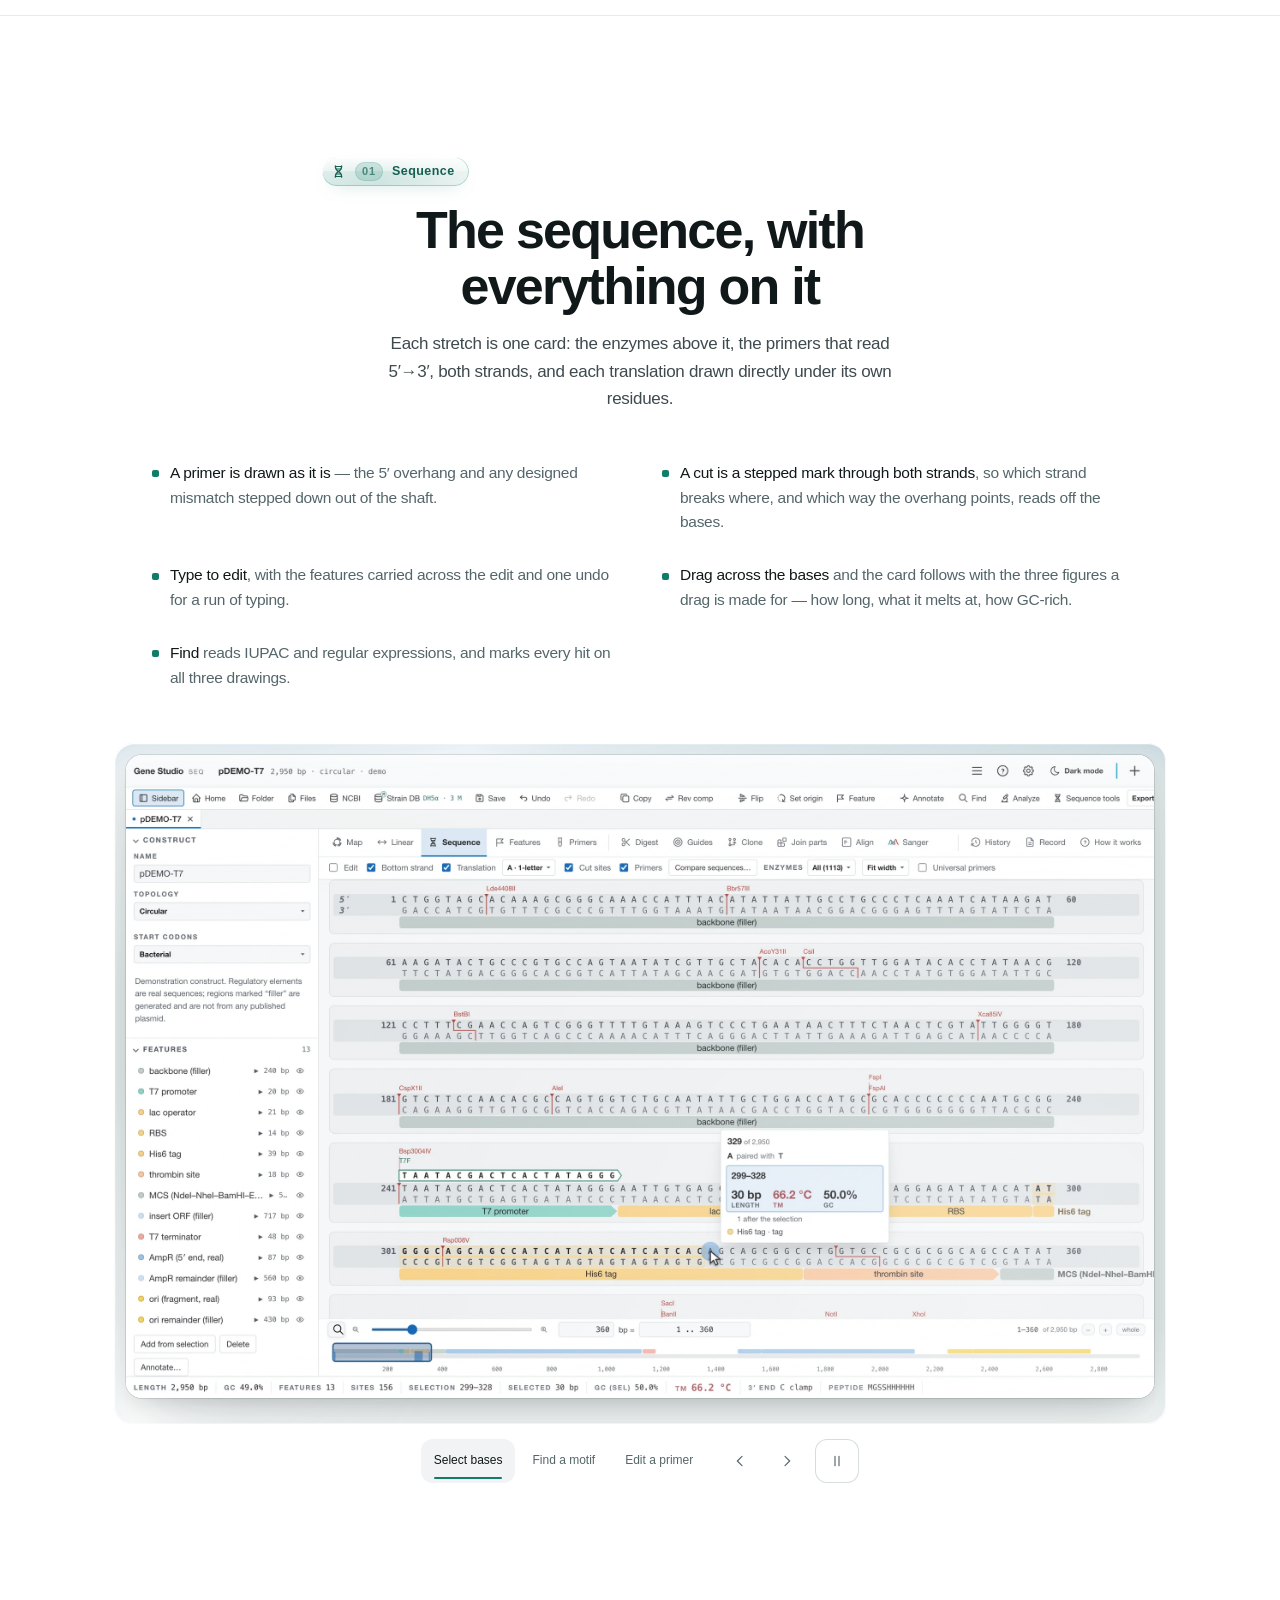
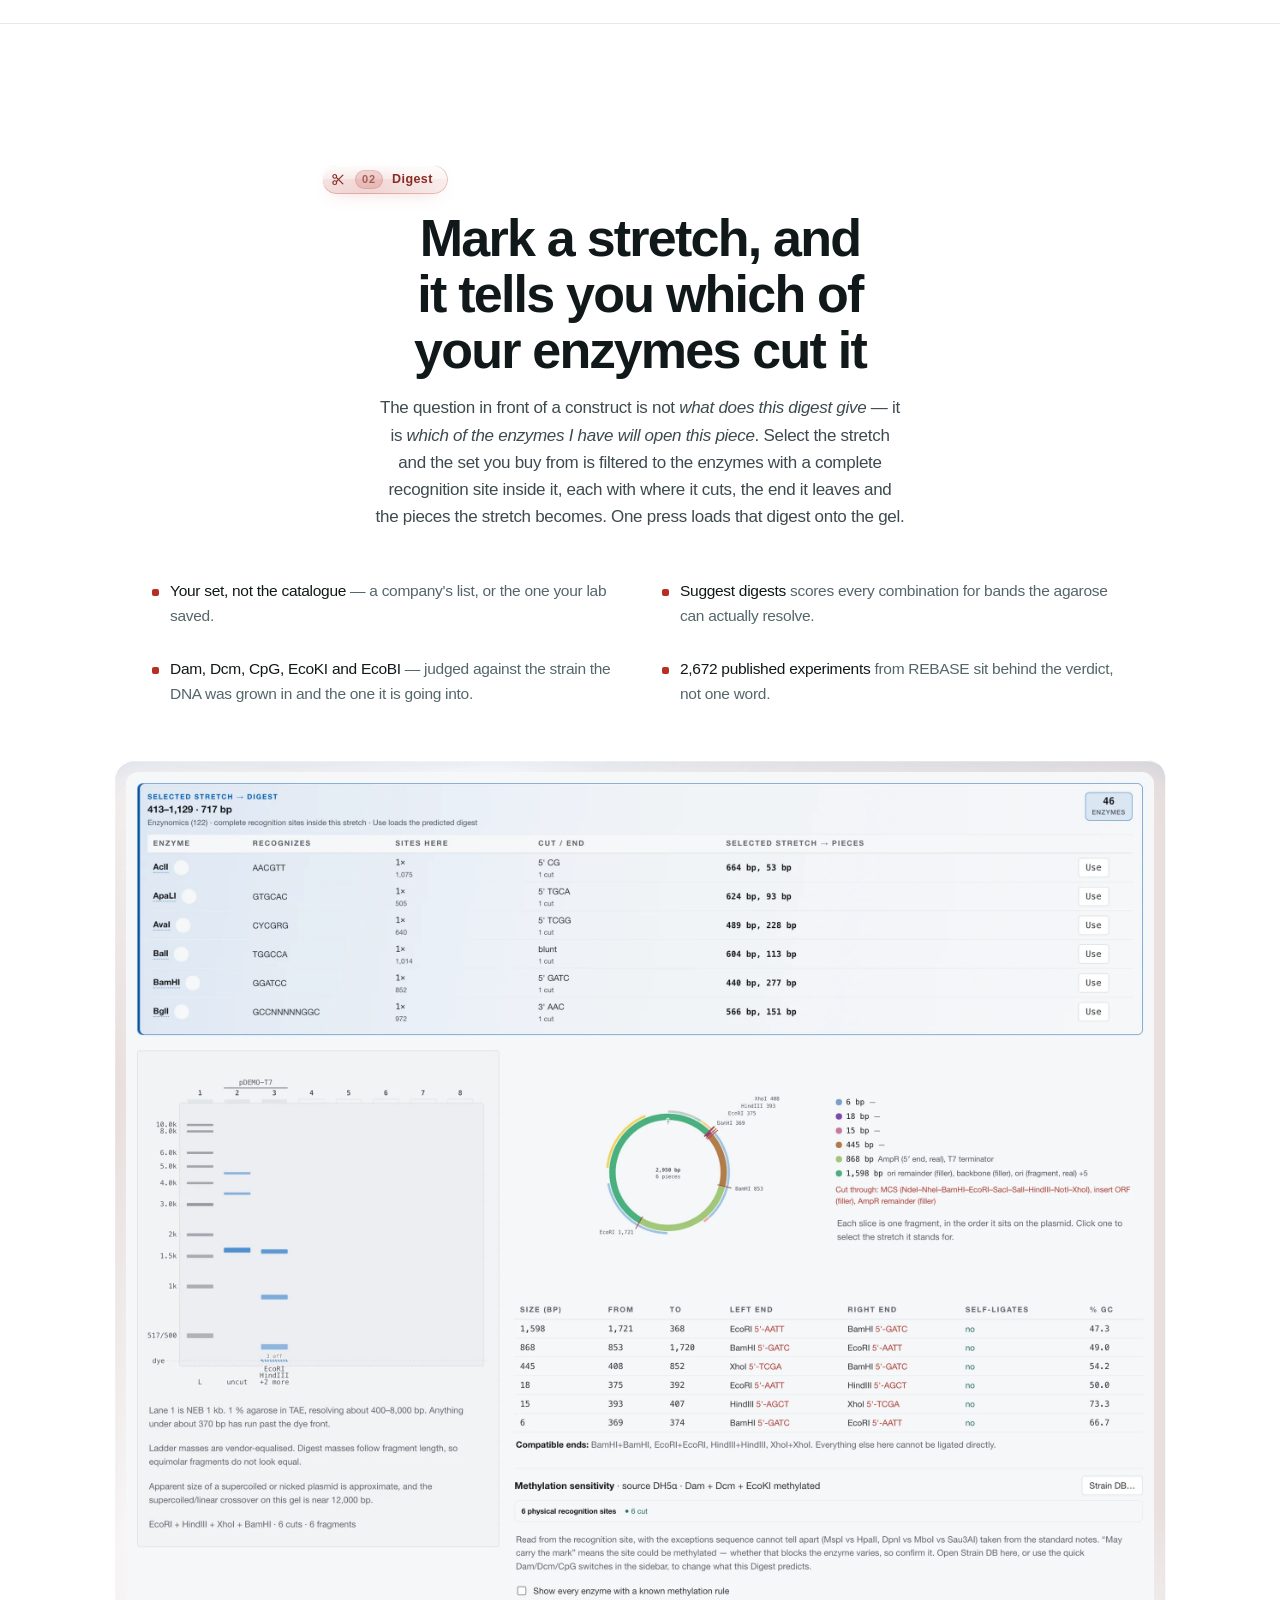
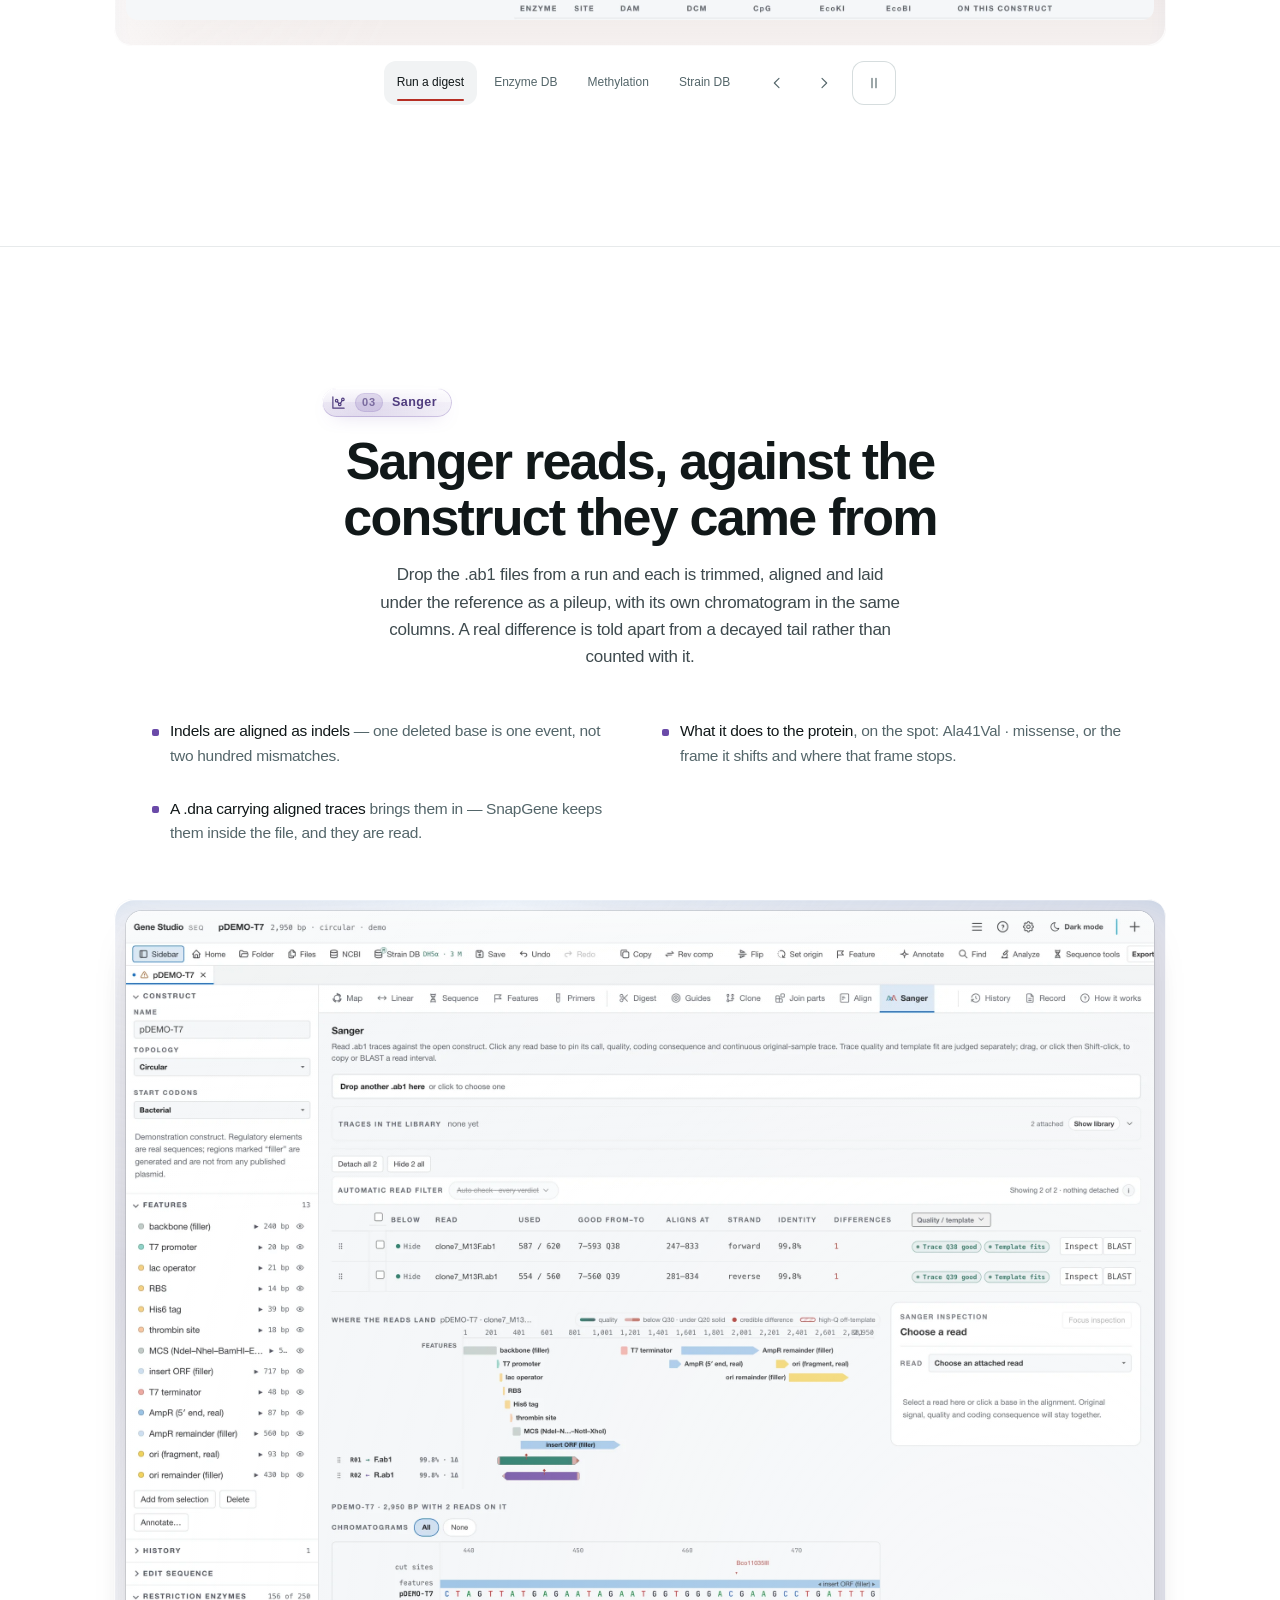
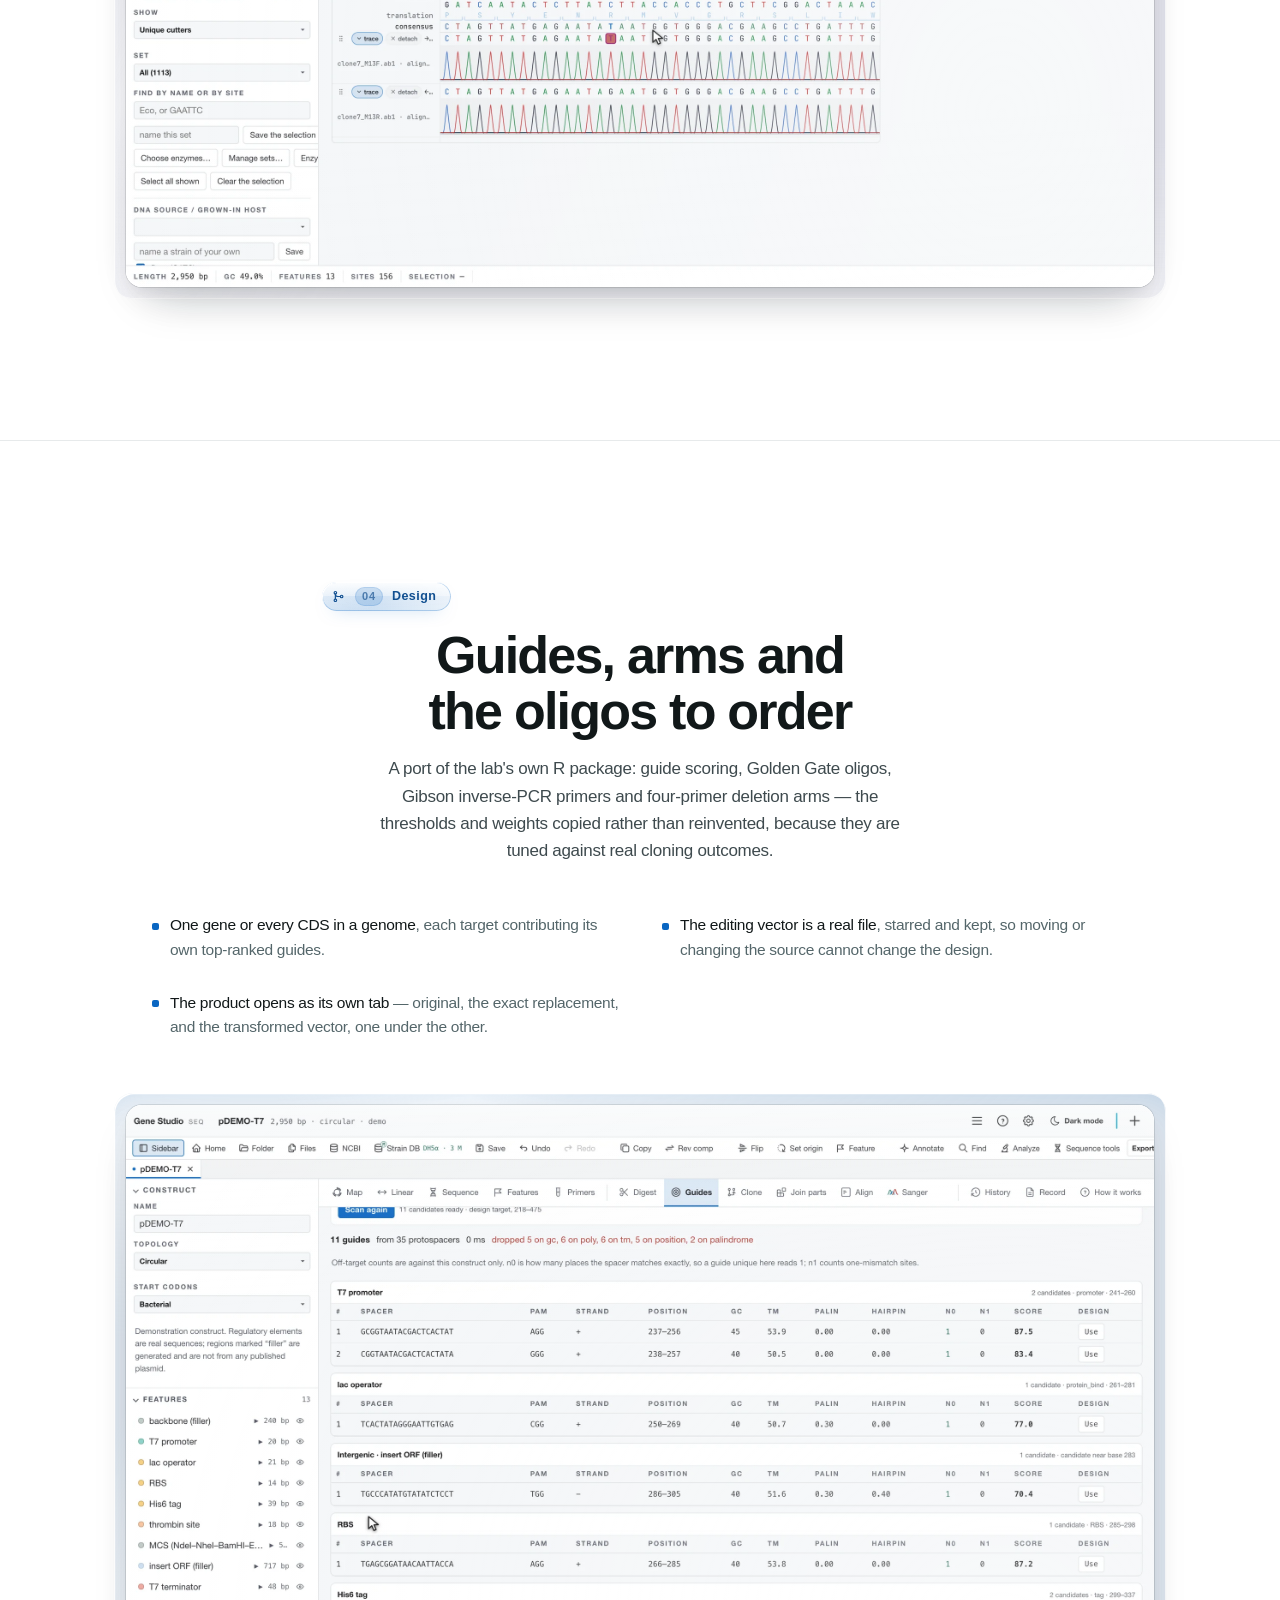
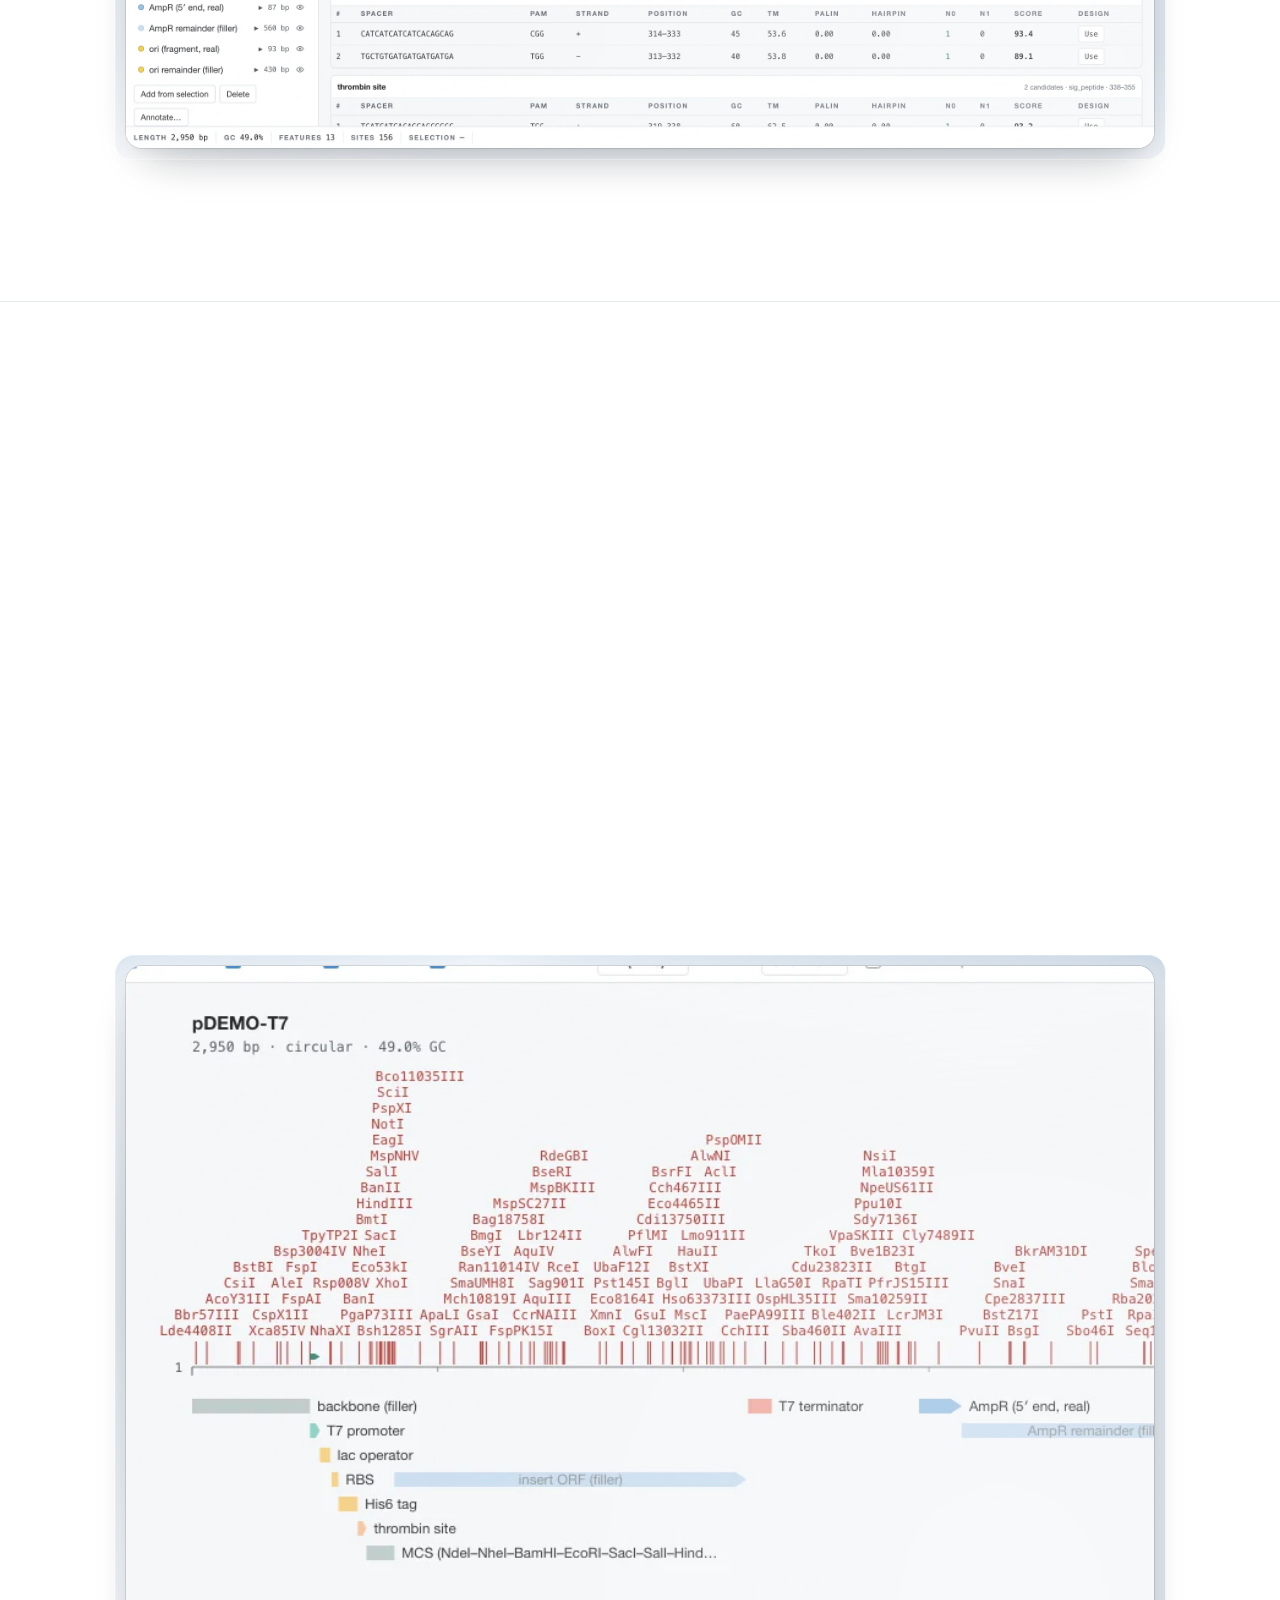
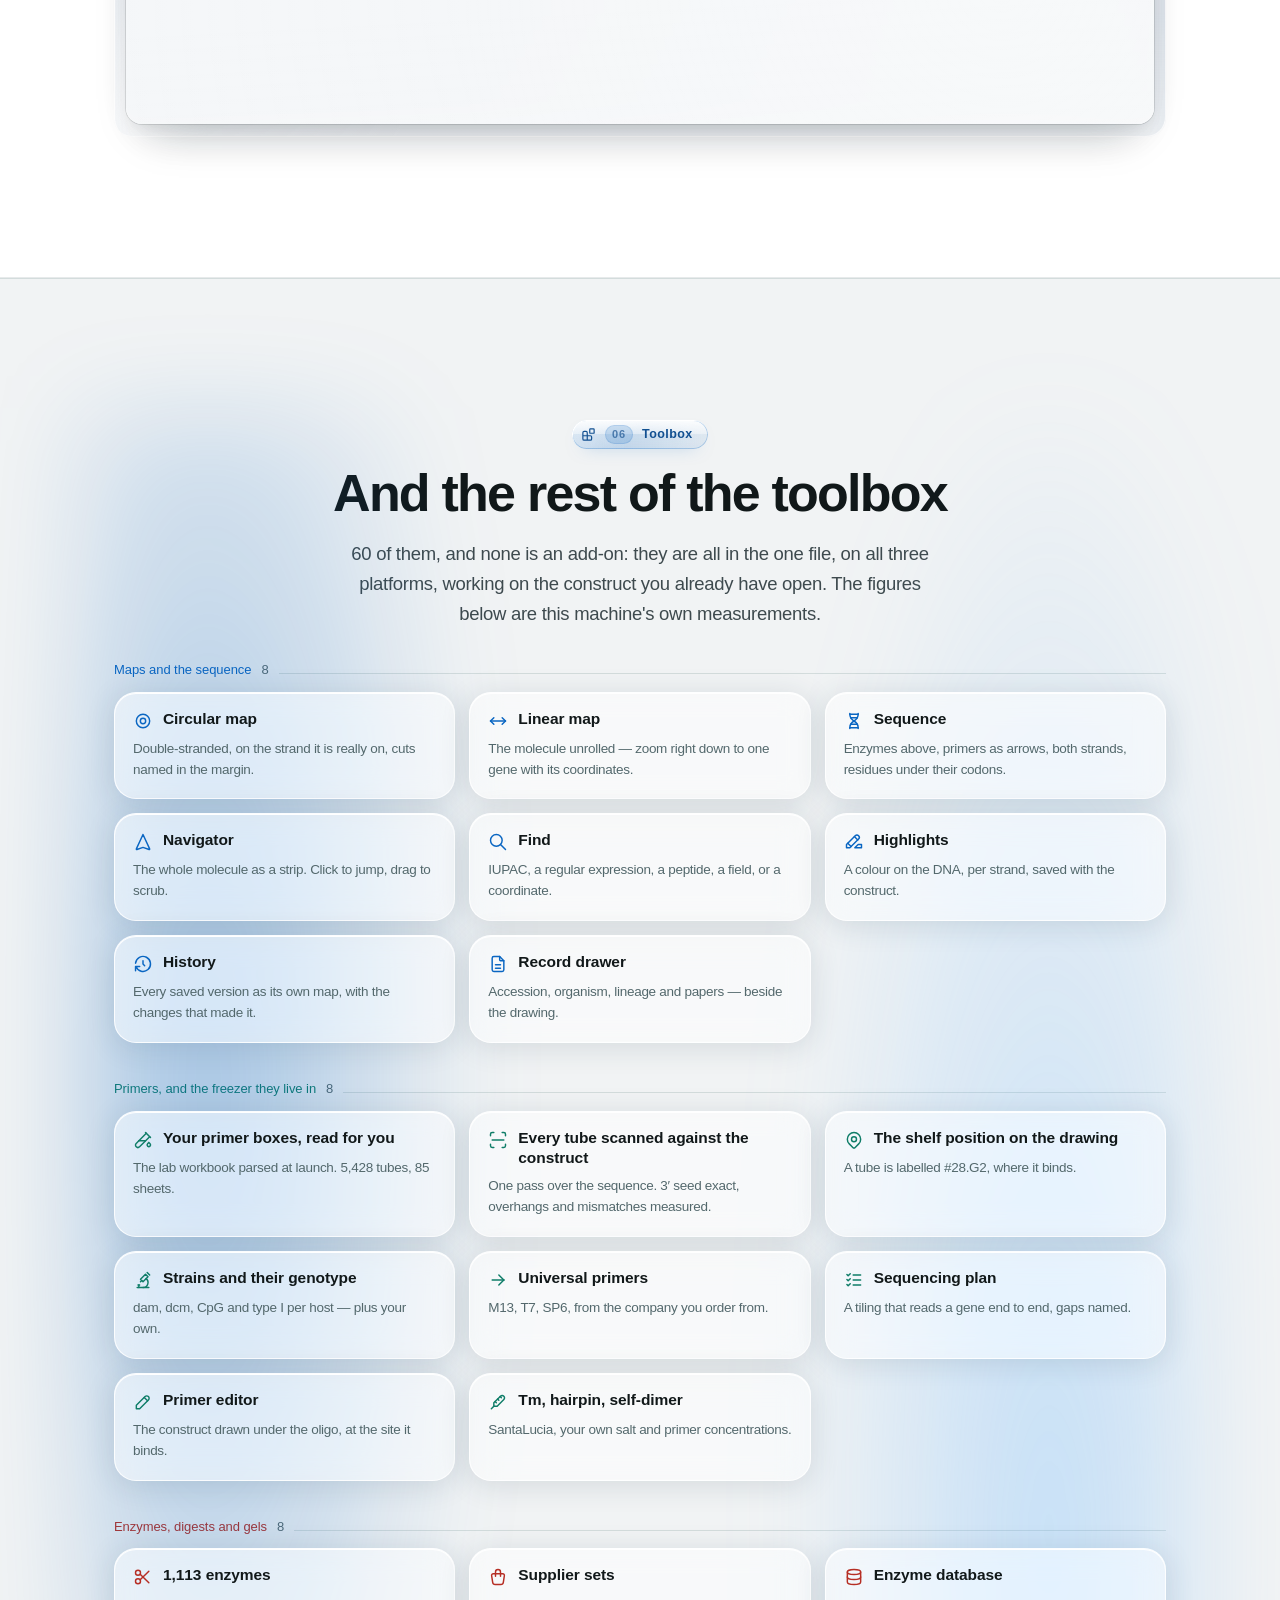
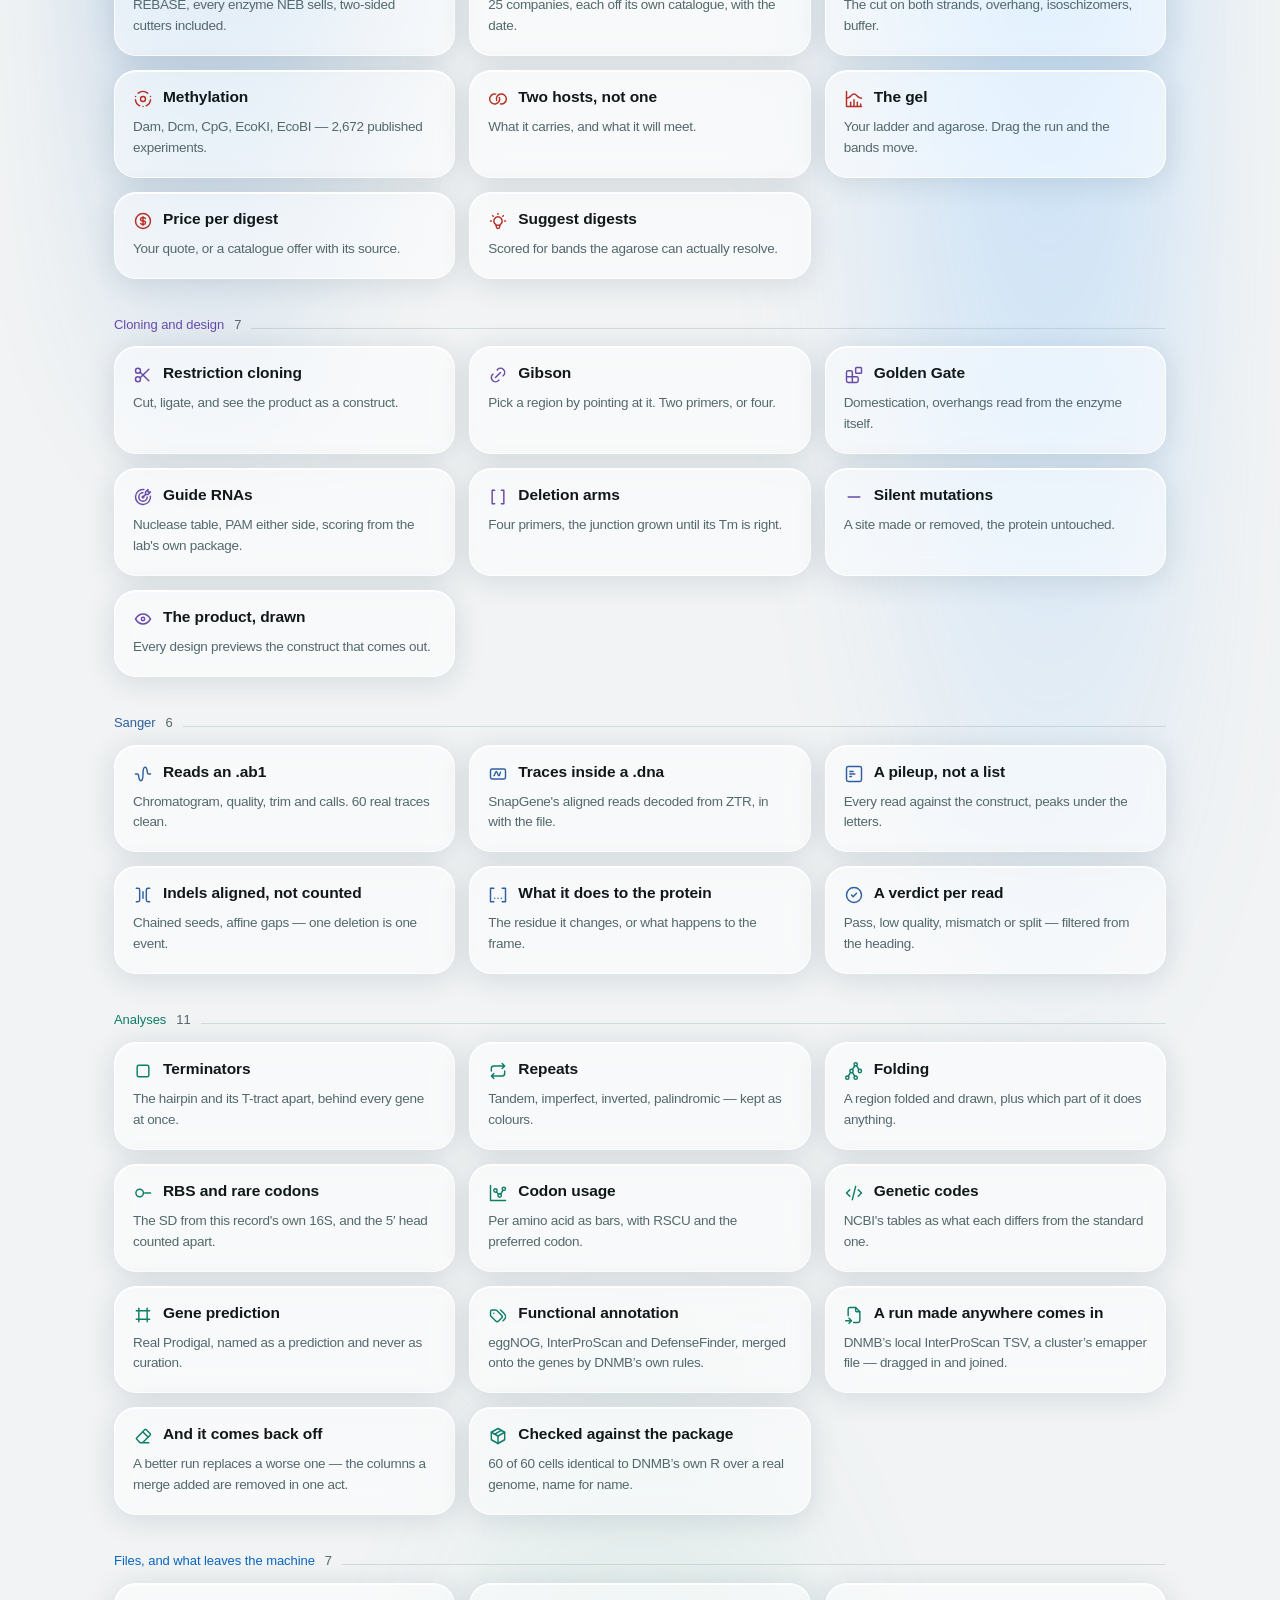
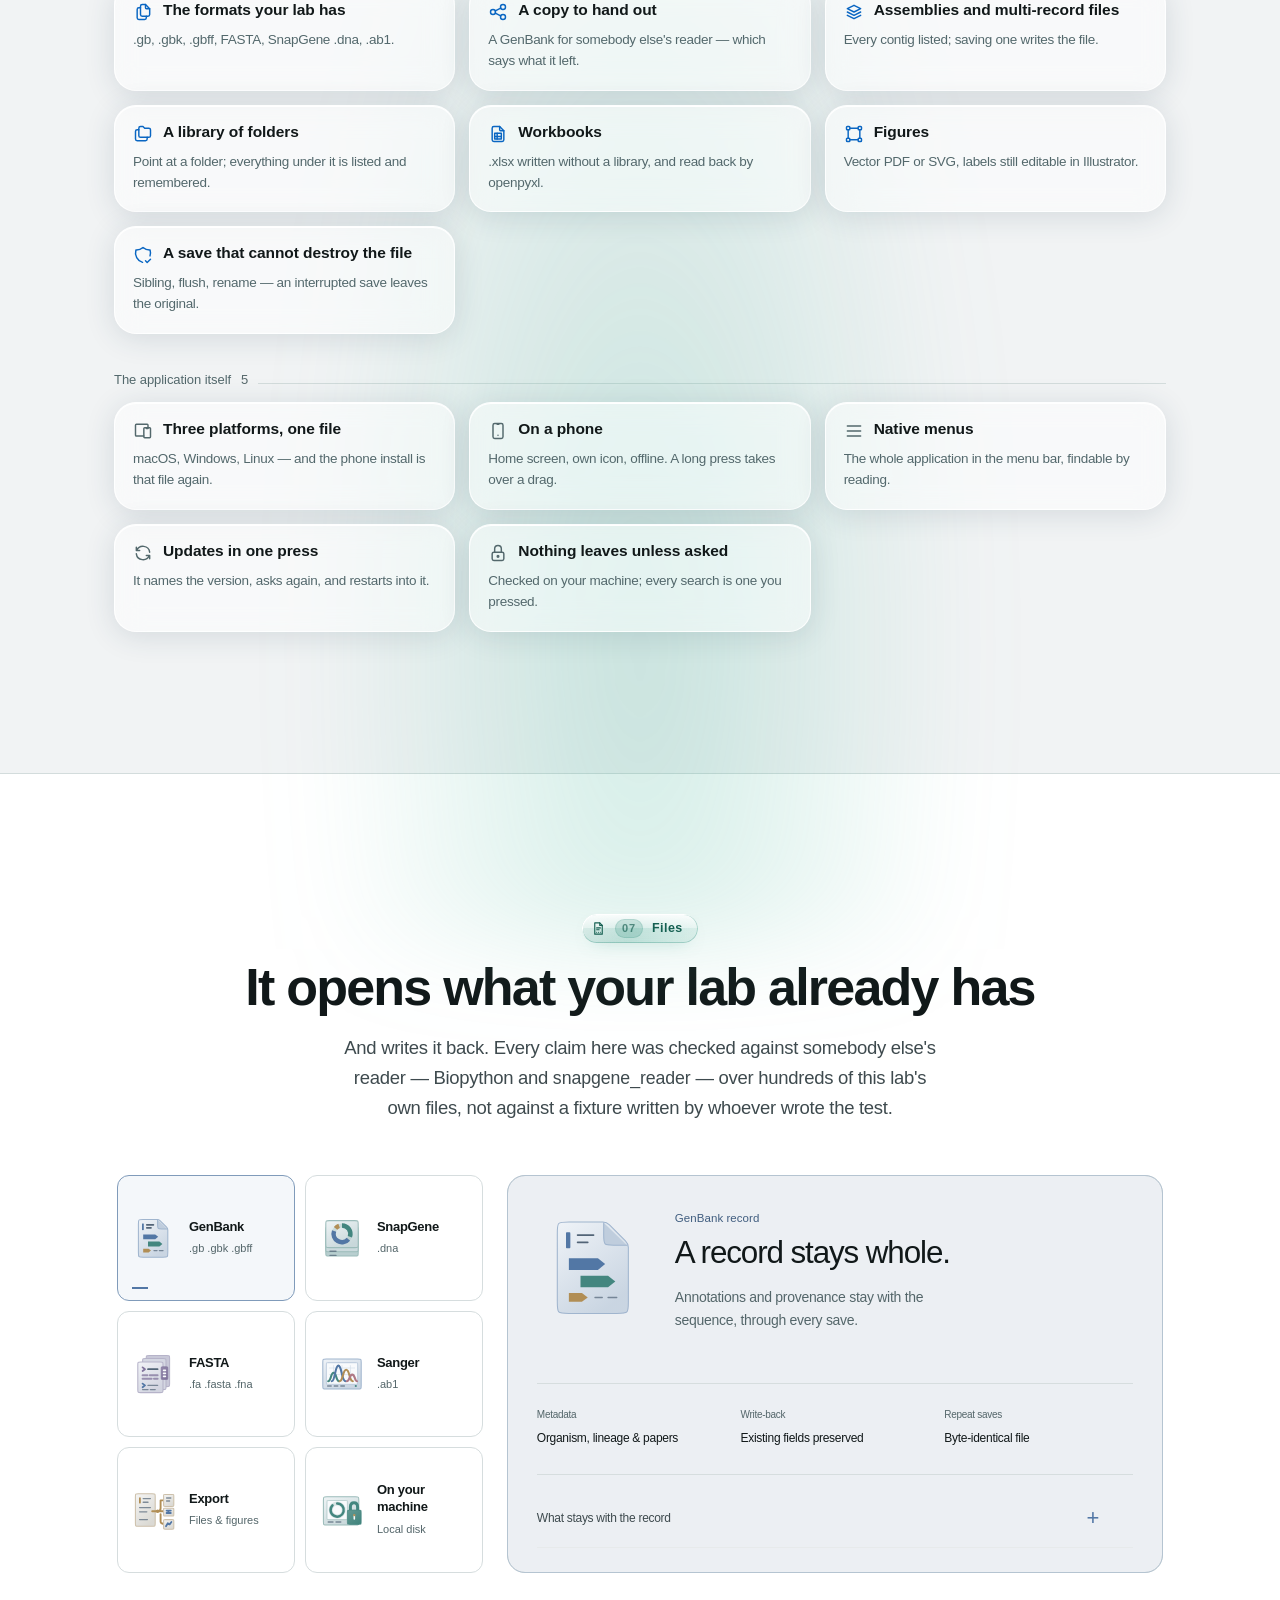
==== commit dfea4321: "The landing page" ====
--- a/docs/index.html
+++ b/docs/index.html
@@ -86,17 +86,17 @@
 <link rel="preload" href="font/inter-latin.woff2" as="font" type="font/woff2" crossorigin>
 <link rel="preload" href="font/inter-tight-latin.woff2" as="font" type="font/woff2" crossorigin>
 <link rel="stylesheet" href="font/fonts.css?v=20260828">
-<link rel="stylesheet" href="base.css?v=20260918-lines1">
-<link rel="stylesheet" href="ambient-ribbons.css?v=20260918-lines1">
-<link rel="stylesheet" href="section-motion.css?v=20260918-lines1">
-<link rel="stylesheet" href="hero.css?v=20260918-lines1">
-<link rel="stylesheet" href="flow-motion.css?v=20260918-lines1">
-<link rel="stylesheet" href="formats-browser.css?v=20260918-lines1">
-<script src="hero-reel.js?v=20260918-lines1" defer></script>
-<script src="section-motion.js?v=20260918-lines1" defer></script>
-<script src="flow-motion.js?v=20260918-lines1" defer></script>
-<script src="formats-browser.js?v=20260918-lines1" defer></script>
-<script src="ambient-ribbons.js?v=20260918-lines1" defer></script>
+<link rel="stylesheet" href="base.css?v=20260919-rail1">
+<link rel="stylesheet" href="ambient-ribbons.css?v=20260919-rail1">
+<link rel="stylesheet" href="section-motion.css?v=20260919-rail1">
+<link rel="stylesheet" href="hero.css?v=20260919-rail1">
+<link rel="stylesheet" href="flow-motion.css?v=20260919-rail1">
+<link rel="stylesheet" href="formats-browser.css?v=20260919-rail1">
+<script src="hero-reel.js?v=20260919-rail1" defer></script>
+<script src="section-motion.js?v=20260919-rail1" defer></script>
+<script src="flow-motion.js?v=20260919-rail1" defer></script>
+<script src="formats-browser.js?v=20260919-rail1" defer></script>
+<script src="ambient-ribbons.js?v=20260919-rail1" defer></script>
 </head>
 <body>
 <!-- **A phone reports its own state, so nobody has to guess at it.** Open the
@@ -438,7 +438,7 @@
          moves once on arrival or focus and every reduced-motion state is a
          complete, scientifically legible drawing. -->
     <div class="bench-route" data-bench-route>
-      <div class="bench-focus" aria-hidden="true"><i></i><i></i><i></i><i></i></div>
+      <div class="bench-focus" aria-hidden="true"></div>
     <ul class="verbs" data-glyphs data-glyphs-once>
       <li><a href="#formats" aria-describedby="bench-hint-open"><span class="vb lg" data-glyph="open">
         <svg viewBox="0 0 64 64" aria-hidden="true">
@@ -490,9 +490,15 @@
             <circle class="packet" cx="36" cy="32" r="1.8"/><path class="signal" d="M48 23l2 2 4-5"/></g>
         </svg></span><span class="verb-label">Share</span><span class="verb-caption">Files & figures</span></a><span class="sr" id="bench-hint-share">Take your work out as sequence files and editable figures.</span></li>
     </ul>
+      <!-- The arrow used to sit alone at the far end of the bar, 800 px from
+           the sentence, and pressed nothing. It is a link now, to the section
+           the inspected instrument opens, and it carries a word so the eye has
+           something to land on. Pointer only: the six links above are the
+           keyboard's way in, and the whole bar is already hidden from readers. -->
       <div class="bench-note" aria-hidden="true">
         <span class="bench-note-mark"></span><span data-bench-note>Start with the files already on your disk.</span>
-        <svg viewBox="0 0 20 20" fill="none"><path d="M4 10h12m-5-5 5 5-5 5"/></svg>
+        <a class="bench-note-go" data-bench-go href="#formats" tabindex="-1">See how
+          <svg viewBox="0 0 20 20" fill="none"><path d="M4 10h12m-5-5 5 5-5 5"/></svg></a>
       </div>
     </div>
   </div>
@@ -2369,24 +2375,32 @@
 
 /* The hero has its own shared animation and media lifecycle in hero-reel.js. */
 
-/* One inspection frame travels below the six instruments. Its label and
-   caption stay separate from the icon mounts and connecting rail. */
+/* One inspection frame travels between the six instruments, holding the
+   one being read — tile, label and caption — while the rail runs through. */
 (() => {
   const route = document.querySelector('[data-bench-route]');
   if(!route) return;
   const links = [...route.querySelectorAll('.verbs a')];
   const lens = route.querySelector('.bench-focus');
-  const note = route.querySelector('[data-bench-note]');
+  const note = route.querySelector('[data-bench-note]'), go = route.querySelector('[data-bench-go]');
   if(!links.length || !lens || !note) return;
   const fine = matchMedia('(hover:hover) and (pointer:fine)');
   let active = links[0], noteAnimation, reflowFrame = 0;
   const position = (instant = false) => {
     if(instant){ cancelAnimationFrame(reflowFrame); route.classList.add('bench-reflow'); }
+    /* the frame holds the whole step — tile, label and caption — with the
+       same room above the tile and below the caption, centred on the tile's
+       own axis; the link's box ends at its padding and min-height, so a frame
+       cut from it was loose at the foot */
     const box = active.getBoundingClientRect(), origin = route.getBoundingClientRect(),
-      label = active.querySelector('.verb-label').getBoundingClientRect(), top = label.top - 4;
-    lens.style.width = `${box.width}px`;
-    lens.style.height = `${box.bottom - top}px`;
-    lens.style.transform = `translate3d(${box.left - origin.left - route.clientLeft}px,${top - origin.top - route.clientTop}px,0)`;
+      caption = active.querySelector('.verb-caption').getBoundingClientRect(),
+      tile = active.querySelector('.lg').getBoundingClientRect(),
+      pad = 12, top = tile.top - pad, bottom = caption.bottom + pad,
+      width = Math.min(box.width, Math.max(tile.width + 2 * pad + 24, caption.width + 2 * pad)),
+      left = tile.left + tile.width / 2 - width / 2;
+    lens.style.width = `${width}px`;
+    lens.style.height = `${bottom - top}px`;
+    lens.style.transform = `translate3d(${left - origin.left - route.clientLeft}px,${top - origin.top - route.clientTop}px,0)`;
     if(instant){
       lens.getBoundingClientRect();
       reflowFrame = requestAnimationFrame(() => route.classList.remove('bench-reflow'));
@@ -2399,6 +2413,7 @@
     const glyph = link.querySelector('.lg');
     route.style.setProperty('--bench-accent', getComputedStyle(glyph).getPropertyValue('--g-accent').trim());
     note.textContent = document.getElementById(link.getAttribute('aria-describedby')).textContent;
+    if(go) go.setAttribute('href', link.getAttribute('href'));
     position();
     noteAnimation?.cancel();
     if(changed && !window.gsMotion.matches)
--- a/docs/base.css
+++ b/docs/base.css
@@ -47,6 +47,12 @@
      line gets the page in the system face and it settles rather than blocking. */
   --ui:"Inter",ui-sans-serif,-apple-system,"Segoe UI",Roboto,"Helvetica Neue",Arial,sans-serif;
   --display:"Inter Tight","Inter",ui-sans-serif,-apple-system,"Segoe UI",Roboto,"Helvetica Neue",Arial,sans-serif;
+  /* **The landing page is set in one family.** Nothing on it reads `--mono`
+     any more: extensions, version numbers, the step counters and the inline
+     `code` all take Inter, with tabular figures where digits have to line
+     up. A label in a second face is a label in a different voice, and six
+     places had each drifted into one. The token stays for the guide, whose
+     GenBank and FASTA listings are genuinely column-aligned text. */
   --mono:ui-monospace,"SF Mono",SFMono-Regular,Menlo,Consolas,"Liberation Mono",monospace;
   --pad:clamp(20px, 5vw, 64px);
   --wide:1180px;
@@ -94,7 +100,7 @@
    there" failure it was written to avoid. Found by rendering it, not by reading
    it. */
 [hidden]{display:none !important}
-code{font-family:var(--mono); font-size:.92em}
+code{font-family:var(--ui); font-weight:500; font-size:.96em; letter-spacing:-.005em}
 ::selection{background:var(--amber-soft); color:var(--ink)}
 :focus-visible{outline:2px solid var(--amber); outline-offset:3px; border-radius:6px}
 .wrap{max-width:var(--wide); margin:0 auto; padding:0 var(--pad)}
@@ -146,7 +152,7 @@
    default is what makes a 512 → 22 reduction clean. */
 .brand .mark{flex:none; width:22px; height:22px; display:block}
 .footbrand .mark{width:26px; height:26px}
-.brand .tag{font:500 10px/1 var(--mono); color:var(--faint); letter-spacing:.14em; padding-top:2px}
+.brand .tag{font:600 10px/1 var(--ui); color:var(--faint); letter-spacing:.12em; padding-top:2px}
 .rail nav{margin-left:14px; display:flex; align-items:center; gap:2px}
 .rail nav a{font-size:14px; color:var(--slate); text-decoration:none; padding:8px 12px; border-radius:999px; white-space:nowrap}
 .rail nav a:hover{color:var(--ink); background:rgba(255,255,255,.07)}
@@ -419,7 +425,7 @@
 .chips{display:flex; flex-wrap:wrap; gap:7px; margin:20px 0 0; padding:0; list-style:none;
        justify-content:center}
 .chips li{
-  font:500 12px/1 var(--mono); color:var(--slate);
+  font:500 12px/1 var(--ui); color:var(--slate); letter-spacing:-.005em;
   border:1px solid var(--hair); border-radius:7px; padding:7px 9px; background:var(--ground);
 }
 .cta{display:flex; flex-wrap:wrap; gap:12px; align-items:center; margin:24px 0 0;
@@ -428,8 +434,8 @@
 .download-offer.hero-download{width:min(100%,1120px)}
 .release-once{display:flex; align-items:baseline; justify-content:center; gap:8px;
   margin:0; color:var(--slate); font:600 12px/1 var(--ui); letter-spacing:-.005em}
-.release-once b{color:var(--ink); font:600 12px/1 var(--mono);
-  letter-spacing:.02em; font-variant-numeric:tabular-nums}
+.release-once b{color:var(--ink); font:600 12px/1 var(--ui);
+  letter-spacing:-.005em; font-variant-numeric:tabular-nums}
 .hero .platform-rows{display:grid; grid-template-columns:minmax(0,1fr); gap:8px;
   width:100%; margin:9px 0 0}
 @media (min-width:1000px){
@@ -649,7 +655,7 @@
 .frame .bar{display:flex; align-items:center; gap:7px; padding:11px 15px;
   border-bottom:1px solid var(--hair); background:var(--ground)}
 .frame .bar i{width:10px; height:10px; border-radius:50%; background:var(--line); display:block}
-.frame .bar span{flex:1; min-width:0; margin-left:8px; font:400 11.5px/1 var(--mono);
+.frame .bar span{flex:1; min-width:0; margin-left:8px; font:400 11.5px/1 var(--ui);
   color:var(--faint); white-space:nowrap; overflow:hidden; text-overflow:ellipsis}
 /* **A figure that needs a paragraph under it is a figure that did not land.**
    Every one of these ran three lines of numbers read off the screenshot above
@@ -1308,7 +1314,7 @@
 .num b{padding:4px 7px; border-radius:999px; font-variant-numeric:tabular-nums;
   background:color-mix(in oklab, var(--topic) 24%, transparent);
   box-shadow:0 0 0 1px color-mix(in oklab, var(--topic) 20%, transparent) inset;
-  font-weight:600; font-family:var(--mono); font-size:11px; letter-spacing:.06em;
+  font-weight:600; font-family:var(--ui); font-size:11px; letter-spacing:.04em;
   opacity:.72; letter-spacing:.08em}
 /* ── the scene card ──────────────────────────────────────────────────────────
    **The wash was a guess and the reference does something else entirely.** Read
@@ -1390,7 +1396,7 @@
 .cards{display:grid; grid-template-columns:repeat(auto-fit,minmax(258px,1fr)); gap:14px; margin-top:34px}
 .card{border:1px solid var(--hair); border-radius:16px; padding:20px; background:var(--ground)}
 .card h3{font-size:16px; display:flex; align-items:center; gap:9px}
-.card h3 code{font:500 11.5px/1 var(--mono); color:var(--amber); background:var(--amber-soft); padding:4px 7px; border-radius:6px}
+.card h3 code{font:500 11.5px/1 var(--ui); color:var(--amber); background:var(--amber-soft); padding:4px 7px; border-radius:6px}
 .card p{margin:11px 0 0; font-size:14.5px; color:var(--slate); line-height:1.6}
 .also{display:grid; grid-template-columns:repeat(auto-fit,minmax(216px,1fr)); gap:1px; margin-top:32px; background:var(--hair); border:1px solid var(--hair); border-radius:16px; overflow:hidden}
 .also div{background:var(--paper); padding:17px 18px}
@@ -1439,8 +1445,8 @@
    readings on the whole page that were short, and they had been for a while.
    `--slate` is the next step up and is already solved for these surfaces; it is
    still the quietest thing in its own cell. */
-.cmp .cm .nostate{font-style:normal; font:500 11px/1 var(--mono);
-  letter-spacing:.08em; text-transform:uppercase; color:var(--slate)}
+.cmp .cm .nostate{font-style:normal; font:500 11px/1 var(--ui);
+  letter-spacing:.06em; text-transform:uppercase; color:var(--slate)}
 /* the lit column's own mark, so the eye lands there first */
 .cmp .us svg.tick{stroke:var(--amber)}
 /* the column this page is about is the one that is lit */
@@ -1628,7 +1634,7 @@
 details{border-bottom:1px solid var(--hair)}
 summary{cursor:pointer; list-style:none; padding:18px 34px 18px 0; position:relative; color:var(--ink); font-weight:500; font-size:16.5px}
 summary::-webkit-details-marker{display:none}
-summary::after{content:'+'; position:absolute; right:6px; top:50%; transform:translateY(-50%); font:400 20px/1 var(--mono); color:var(--slate)}
+summary::after{content:'+'; position:absolute; right:6px; top:50%; transform:translateY(-50%); font:300 22px/1 var(--ui); color:var(--slate)}
 details[open] summary::after{content:'–'}
 details p{margin:0 0 20px; max-width:70ch; font-size:15.5px; color:var(--slate)}
 
@@ -1638,7 +1644,7 @@
 .betabox h2{font-size:clamp(24px,3.2vw,32px); margin-top:0}
 .steps{margin:26px 0 0; padding:0; list-style:none; counter-reset:s}
 .steps li{counter-increment:s; position:relative; padding-left:40px; margin:16px 0; max-width:66ch}
-.steps li::before{content:counter(s,decimal-leading-zero); position:absolute; left:0; top:1px; font:500 12px/1.5 var(--mono); color:var(--amber)}
+.steps li::before{content:counter(s,decimal-leading-zero); position:absolute; left:0; top:1px; font:500 12px/1.5 var(--ui); font-variant-numeric:tabular-nums; color:var(--amber)}
 /* stacked, and full width of the column: three buttons in a row would wrap
    raggedly in a 380 px column, and here they are a list of platforms rather
    than a row of choices the way the hero draws them */
@@ -1649,7 +1655,7 @@
 .askdl small{font:500 12px/1 var(--ui); letter-spacing:-.012em; color:inherit}
 .mail{
   display:inline-flex; align-items:center; gap:10px; margin-top:26px;
-  font:500 15px/1 var(--mono); color:var(--ink); text-decoration:none;
+  font:500 15px/1 var(--ui); color:var(--ink); text-decoration:none;
   border:1px solid var(--line); border-radius:10px; padding:13px 18px; background:var(--paper);
   word-break:break-all;
 }
@@ -1976,10 +1982,14 @@
    **one quiet colour** rather than six: the glyphs already carry an accent
    apiece, and a rail repeating them would be the same thing said twice.
 
-   Each connector leaves a small breathing space at both mounts, so their
-   outlines stay independent instead of meeting in dark T-junctions. */
+   **And it is one line, through the mounts.** A pass cut 8 px off each end
+   of every segment so the outlines would not meet in T-junctions — and six
+   dashes between six boxes is a dotted line, not a rail; the arrival draw
+   then read as six things lighting up instead of one line run through the
+   strip. The segments meet the tile edges again, in the edge's own colour,
+   so the rail and the borders are the same line. */
 .verbs{
-  --vgap:clamp(12px,2vw,26px); --vtile:72px; --vpad:10px; --vclear:8px;
+  --vgap:clamp(12px,2vw,26px); --vtile:72px; --vpad:10px; --vclear:0px;
   display:grid; grid-template-columns:repeat(6,minmax(76px,1fr));
   gap:var(--vgap); width:min(100%,850px);
   margin:clamp(38px,5vw,58px) auto 0; padding:0; list-style:none;
@@ -1987,8 +1997,8 @@
 .verbs li{min-width:0; position:relative}
 /* the segment *leaving* a tile, so the one to suppress is the last of a row */
 .verbs li::after{
-  content:''; position:absolute; height:1px; border-radius:1px;
-  background:color-mix(in srgb,var(--vedge) 65%,transparent);
+  content:''; position:absolute; height:1px;
+  background:var(--vedge);
   top:calc(var(--vpad) + var(--vtile)/2);
   left:calc(50% + var(--vtile)/2 + var(--vclear));
   width:calc(100% + var(--vgap) - var(--vtile) - 2*var(--vclear));
@@ -2191,7 +2201,7 @@
 .gridlines .gico.lg svg{width:56px; height:56px}
 .gridlines h3{grid-column:2; grid-row:1; font-size:17px; display:flex;
   align-items:center; gap:9px; flex-wrap:wrap; margin-top:2px}
-.gridlines h3 code{font:500 12px/1 var(--mono); color:var(--amber);
+.gridlines h3 code{font:500 12px/1 var(--ui); color:var(--amber);
   background:var(--amber-soft); padding:5px 8px; border-radius:7px; letter-spacing:0}
 .gridlines p{grid-column:2; grid-row:2; margin:11px 0 0; font-size:14.5px;
   color:var(--slate); line-height:1.6}
@@ -2239,7 +2249,7 @@
 .wall blockquote{--faint:#89999C}
 :root[data-theme="light"] .wall blockquote{--faint:#56686B}
 .wall cite{
-  display:block; margin-top:12px; font:400 12px/1.45 var(--mono);
+  display:block; margin-top:12px; font:400 12px/1.45 var(--ui);
   font-style:normal; color:var(--faint); letter-spacing:-.01em;
 }
 @media (max-width:1000px){ .wallcol:nth-child(n+4){display:none} }
@@ -2350,7 +2360,7 @@
   margin-top:clamp(38px,5vw,58px); padding-top:22px; padding-bottom:34px;
   border-top:1px solid var(--hair); font-size:13px; color:var(--faint);
 }
-.footver{font-family:var(--mono); font-size:12px; letter-spacing:-.01em}
+.footver{font-family:var(--ui); font-size:12px; letter-spacing:-.005em; font-variant-numeric:tabular-nums}
 /* the credit sits after the terms as a quieter clause, not as a second line
    of them */
 .footcred{display:inline-block; margin-left:10px; color:var(--faint)}
@@ -2898,18 +2908,19 @@
    The instruments share a quiet mount. A single set of corner marks follows
    pointer or keyboard focus; their short descriptions explain each destination. */
 .chapter .bench-route{
-  --bench-accent:#62AED8;
+  --bench-accent:#62AED8; --vwide:850px;
   position:relative; isolation:isolate; max-width:960px; overflow:hidden; overflow:clip;
-  margin:clamp(38px,5vw,58px) auto 0; padding:24px 20px 0;
+  margin:clamp(38px,5vw,58px) auto 0; padding:26px 20px 0;
   border:1px solid #2C3B41; border-radius:16px;
   background:linear-gradient(135deg,#162126,#111B20 68%);
   text-align:left;
 }
-.bench-route .verbs{position:relative; z-index:1; width:100%; margin:0; --vgap:12px}
+.bench-route .verbs{position:relative; z-index:1; width:min(100%,var(--vwide)); margin:0 auto; --vgap:12px}
 .bench-route .verbs a{
-  padding:var(--vpad) 5px 16px; grid-template-rows:var(--vtile) auto 1fr;
-  gap:8px; border-radius:10px; min-height:142px; text-align:center;
-}
+  padding:var(--vpad) 5px 14px; grid-template-rows:var(--vtile) auto 1fr;
+  gap:12px 0; border-radius:14px; min-height:142px; text-align:center;
+}
+.bench-route .verb-caption{margin-top:-8px}
 .bench-route .verbs a:focus-visible{outline:none}
 .bench-route .verbs a:focus-visible .verb-label{text-decoration:underline;text-decoration-color:var(--bench-accent);text-decoration-thickness:2px;text-underline-offset:3px}
 .chapter .bench-route .verbs a:hover{background:none}
@@ -2919,33 +2930,47 @@
 .bench-route .verbs .lg::after{content:none}
 .bench-route .scan-wash{fill:color-mix(in srgb,var(--g-accent) 10%,transparent)}
 .bench-route .verbs a:hover .lg{transform:none; background:#172329; border-color:var(--vedge)}
-.bench-route .verb-label{font-size:14px; line-height:1.3; color:#C6D2D5; transition:color .2s ease}
-.bench-route .verb-caption{max-width:13ch; font-size:11px; line-height:1.45; color:#8D9FA5}
+.bench-route .verb-label{font:500 15px/1.3 var(--ui); letter-spacing:-.012em; color:#C6D2D5; transition:color .2s ease}
+.bench-route .verb-caption{max-width:14ch; font-size:11.5px; line-height:1.45; letter-spacing:-.005em; color:#8D9FA5}
 .bench-route .verbs .sr{color:#C6D2D5}
 .bench-route .verbs .is-inspected .verb-label{color:#F1F5F6}
 .bench-route .verbs .is-inspected .verb-caption{color:var(--bench-accent)}
+/* **The frame holds the instrument, not a caption under it.** It was first
+   the whole link — icon, label and caption, travelling from one to the next —
+   then a pass dropped it to four corner marks under the text alone, tight at
+   the top and loose at the foot and off the axis the tile sits on. It is one
+   closed hairline round the whole step again, in the instrument's accent over
+   its wash, sized in `position()` from the tile's top to the caption's foot
+   with the same room either end, and centred by construction. */
 .bench-focus{
   position:absolute; z-index:0; top:0; left:0; pointer-events:none;
-  border-radius:10px; opacity:0;
-  background:color-mix(in srgb,var(--bench-accent) 5%,transparent);
+  border-radius:14px; opacity:0;
+  border:1px solid color-mix(in srgb,var(--bench-accent) 42%,transparent);
+  background:color-mix(in srgb,var(--bench-accent) 6%,transparent);
 }
 .bench-ready .bench-focus{opacity:1;
-  transition:transform .4s cubic-bezier(.22,.75,.2,1),width .4s ease,height .4s ease,background .3s ease}
+  transition:transform .4s cubic-bezier(.22,.75,.2,1),width .4s ease,height .4s ease,
+    background .3s ease,border-color .3s ease}
 .bench-route.bench-reflow .bench-focus{transition:none}
-.bench-focus i{position:absolute; width:17px; height:17px;
-  border:1px solid var(--bench-accent); opacity:.75; transition:border-color .3s ease}
-.bench-focus i:nth-child(1){top:0; left:0; border-right:0; border-bottom:0; border-radius:10px 0 0 0}
-.bench-focus i:nth-child(2){top:0; right:0; border-left:0; border-bottom:0; border-radius:0 10px 0 0}
-.bench-focus i:nth-child(3){bottom:0; left:0; border-right:0; border-top:0; border-radius:0 0 0 10px}
-.bench-focus i:nth-child(4){bottom:0; right:0; border-left:0; border-top:0; border-radius:0 0 10px 0}
+/* the bar's contents start where the tile columns start, so the mark stands
+   under the first frame rather than 40 px to its left */
 .bench-note{
-  display:flex; align-items:center; gap:12px; min-height:66px;
-  margin-top:17px; padding:16px 6px;
-  border-top:1px solid #2C3B41; font:400 13px/1.5 var(--ui); color:#B9C8CF;
+  display:flex; align-items:center; gap:12px; min-height:64px;
+  margin-top:16px; padding:14px max(4px,calc((100% - var(--vwide))/2));
+  border-top:1px solid #2C3B41; font:400 13.5px/1.5 var(--ui); letter-spacing:-.005em; color:#B9C8CF;
 }
 .bench-note-mark{width:20px; height:2px; flex:none; background:var(--bench-accent); transition:background .3s ease}
 .bench-note [data-bench-note]{flex:1}
-.bench-note svg{flex:none; width:18px; height:18px; stroke:var(--bench-accent); stroke-width:1.4; stroke-linecap:round; stroke-linejoin:round}
+.bench-note-go{
+  display:inline-flex; align-items:center; gap:6px; flex:none; margin-left:auto;
+  padding:7px 8px 7px 12px; border-radius:999px;
+  font:500 13px/1 var(--ui); letter-spacing:-.005em; color:var(--bench-accent); text-decoration:none;
+  transition:color .3s ease,background-color .2s ease;
+}
+.bench-note-go svg{flex:none; width:16px; height:16px; stroke:currentColor; stroke-width:1.5; stroke-linecap:round; stroke-linejoin:round;
+  transition:transform .25s cubic-bezier(.2,.7,.2,1)}
+.bench-note-go:hover{background:color-mix(in srgb,var(--bench-accent) 10%,transparent)}
+.bench-note-go:hover svg{transform:translateX(2px)}
 /* The same instrument drawings on a light mount. The selected caption uses
    its operation accent as text, so these colors are darker than dark-mode
    signals. Neutral outlines remain shared with the connectors. */
@@ -2975,11 +3000,12 @@
 :root[data-theme="light"] .bench-route .verb-caption{color:#506A7C}
 :root[data-theme="light"] .bench-route .verbs .is-inspected .verb-label{color:#1E3E55}
 :root[data-theme="light"] .bench-route .verbs .is-inspected .verb-caption{color:var(--bench-accent)}
-:root[data-theme="light"] .bench-route .bench-focus{background:color-mix(in srgb,var(--bench-accent) 6%,transparent)}
-:root[data-theme="light"] .bench-route .bench-focus i{opacity:.9}
+:root[data-theme="light"] .bench-route .bench-focus{
+  border-color:color-mix(in srgb,var(--bench-accent) 38%,transparent);
+  background:color-mix(in srgb,var(--bench-accent) 6%,#FFFFFF)}
 :root[data-theme="light"] .bench-route .bench-note{border-color:#CCDCE8; color:#445E70}
 @media(max-width:900px){
-  .chapter .bench-route{max-width:560px}
+  .chapter .bench-route{max-width:560px; --vwide:500px}
   .bench-route .verbs{grid-template-columns:repeat(3,minmax(0,1fr)); gap:14px 12px}
 }
 @media(max-width:620px){
@@ -2988,8 +3014,9 @@
   .bench-route .verbs a{min-height:132px; padding-inline:2px; padding-bottom:12px}
   .bench-route .verb-label{font-size:13px}
   .bench-route .verb-caption{font-size:10px}
-  .bench-note{min-height:78px; margin-top:12px; padding:14px 4px; gap:9px; font-size:12px}
+  .bench-note{min-height:78px; margin-top:12px; padding:14px 4px; gap:9px; font-size:12.5px}
   .bench-note-mark{width:12px}
+  .bench-note-go{padding:7px 4px 7px 8px; font-size:12px}
 }
 @media(prefers-reduced-motion:reduce){
   html:not(.motion-on) .bench-route *{transition:none !important}
@@ -3003,15 +3030,14 @@
   :root[data-theme] .chapter .verbs{--vedge:CanvasText}
   :root[data-theme] .chapter .verbs .lg{--g-ink:CanvasText; --g-muted:CanvasText; --g-body:Canvas; --g-edge:CanvasText}
   :root[data-theme] .chapter .verbs [data-glyph]{--g-accent:Highlight}
-  :root[data-theme] .bench-route .bench-focus{background:none}
-  :root[data-theme] .bench-route .bench-focus i{border-color:Highlight; opacity:1}
+  :root[data-theme] .bench-route .bench-focus{background:none; border-color:Highlight}
+  :root[data-theme] .bench-route .bench-note-go{color:LinkText}
   :root[data-theme] .bench-route .verb-label,:root[data-theme] .bench-route .verb-caption,
   :root[data-theme] .bench-route .verbs .is-inspected .verb-label,
   :root[data-theme] .bench-route .verbs .is-inspected .verb-caption,
   :root[data-theme] .bench-route .bench-note{color:CanvasText}
   :root[data-theme] .bench-route .bench-note{border-color:CanvasText}
   .bench-note-mark{background:Highlight}
-  .bench-note svg{stroke:Highlight}
 }
 
 /* ── file specimens: restrained colour and continuous contours ─────────────
--- a/docs/hero.css
+++ b/docs/hero.css
@@ -55,7 +55,7 @@
 .hero-formats > div{display:flex; gap:9px; margin-top:10px}
 .hero-formats code{
   padding:5px 8px; border:1px solid var(--line); border-radius:5px;
-  color:var(--slate); font:400 11px/1 var(--mono); background:var(--paper);
+  color:var(--slate); font:500 11px/1 var(--ui); background:var(--paper);
 }
 .hero-workspace .hero-product{min-width:0; max-width:none; margin:0; padding:0; width:100%}
 .hero-workspace .reel-viewport{
--- a/docs/formats-browser.css
+++ b/docs/formats-browser.css
@@ -46,7 +46,9 @@
 }
 .format-tab[aria-selected="true"]::after{opacity:1; transform:none}
 .format-tab-name{grid-column:2; align-self:end; color:var(--ink); font-size:13px; font-weight:550; line-height:1.3}
-.format-tab code{grid-column:2; align-self:start; color:var(--slate); font-size:9.5px; line-height:1.6; letter-spacing:-.015em; white-space:normal; overflow-wrap:anywhere}
+/* the extensions and the eyebrow are in the page's own face — the tray was
+   the one place on the page still opening in a second family */
+.format-tab code{grid-column:2; align-self:start; color:var(--slate); font:450 11px/1.6 var(--ui); letter-spacing:0; white-space:normal; overflow-wrap:anywhere}
 #formats .format-tab .gico.lg{grid-column:1; grid-row:1/span 2; width:48px; height:48px; margin:0; pointer-events:none}
 #formats .format-tab .gico.lg svg{width:48px; height:48px}
 .format-tab:focus-visible{outline:2px solid var(--amber); outline-offset:1px}
@@ -70,7 +72,7 @@
 #formats .format-preview .gico.lg{width:116px;height:116px;display:block; margin:0; transform-origin:center; pointer-events:none}
 #formats .format-preview .gico.lg svg{width:116px;height:116px}
 .format-intro{min-width:0}
-.format-kind{display:block;margin:1px 0 10px; color:color-mix(in oklab,var(--fb-accent) 75%,var(--ink));font:500 10px/1.4 var(--mono);letter-spacing:.015em}
+.format-kind{display:block;margin:1px 0 10px; color:color-mix(in oklab,var(--fb-accent) 75%,var(--ink));font:500 11.5px/1.4 var(--ui);letter-spacing:.005em}
 #formats .format-title{margin:0; font:500 clamp(27px,2.45vw,34px)/1.1 var(--display);letter-spacing:-.035em;text-wrap:balance;max-width:16ch}
 #formats .format-summary{margin:15px 0 0;color:var(--slate);font-size:14px;line-height:1.65;max-width:38ch;text-wrap:pretty}
 .format-facts{display:grid;grid-template-columns:repeat(3,minmax(0,1fr));gap:15px; margin:auto 0 0; padding-top:24px; border-top:1px solid var(--line)}
@@ -81,7 +83,7 @@
 .format-details > summary{display:flex;align-items:center;justify-content:space-between;gap:16px;cursor:pointer;list-style:none;color:var(--body);font:400 12px/1.5 var(--ui);min-height:24px}
 .format-details > summary::-webkit-details-marker{display:none}
 .format-details > summary::after{content:none}
-.format-details > summary span{font:400 18px/1 var(--mono);color:var(--fb-accent);transition:transform .25s ease}
+.format-details > summary span{font:300 22px/1 var(--ui);color:var(--fb-accent);transition:transform .25s ease}
 .format-details[open] > summary span{transform:rotate(45deg)}
 #formats .format-details p{color:var(--slate);font-size:13px;line-height:1.7;margin:13px 0 0;max-width:none}
 .format-browser:not(.formats-ready){grid-template-columns:1fr}
@@ -104,7 +106,7 @@
   .format-tabs{display:flex;gap:8px;overflow-x:auto;scroll-snap-type:x proximity;scrollbar-width:thin;scrollbar-color:var(--line) transparent;padding:3px 2px 9px;overscroll-behavior-x:contain}
   .format-tab{flex:0 0 104px;display:flex;flex-direction:column;justify-content:center;align-items:center;min-height:125px;padding:12px 7px;gap:6px;text-align:center;scroll-snap-align:center}
   .format-tab-name{align-self:auto;font-size:12px;min-height:30px;display:grid;align-items:center;line-height:1.25}
-  .format-tab code{align-self:auto;font-size:9px;line-height:1.3;min-height:24px}
+  .format-tab code{align-self:auto;font-size:10px;line-height:1.3;min-height:24px}
   .format-tab::after{left:calc(50% - 8px);bottom:8px}
   #formats .format-tab .gico.lg,#formats .format-tab .gico.lg svg{width:40px;height:40px}
   .format-panel{padding:25px 22px 22px;gap:22px;min-height:380px}
@@ -112,7 +114,7 @@
   #formats .format-preview .gico.lg,#formats .format-preview .gico.lg svg{width:76px;height:76px}
   #formats .format-title{font-size:27px}
   #formats .format-summary{font-size:13px;line-height:1.6;margin-top:12px}
-  .format-kind{font-size:9px;margin-bottom:8px}
+  .format-kind{font-size:10.5px;margin-bottom:8px}
   .format-facts{grid-template-columns:1fr;gap:0;padding-top:8px}
   .format-facts > div{display:grid;grid-template-columns:90px minmax(0,1fr);gap:15px;align-items:baseline;padding:9px 0;border-bottom:1px solid var(--hair)}
   .format-facts > div:last-child{border:0}
